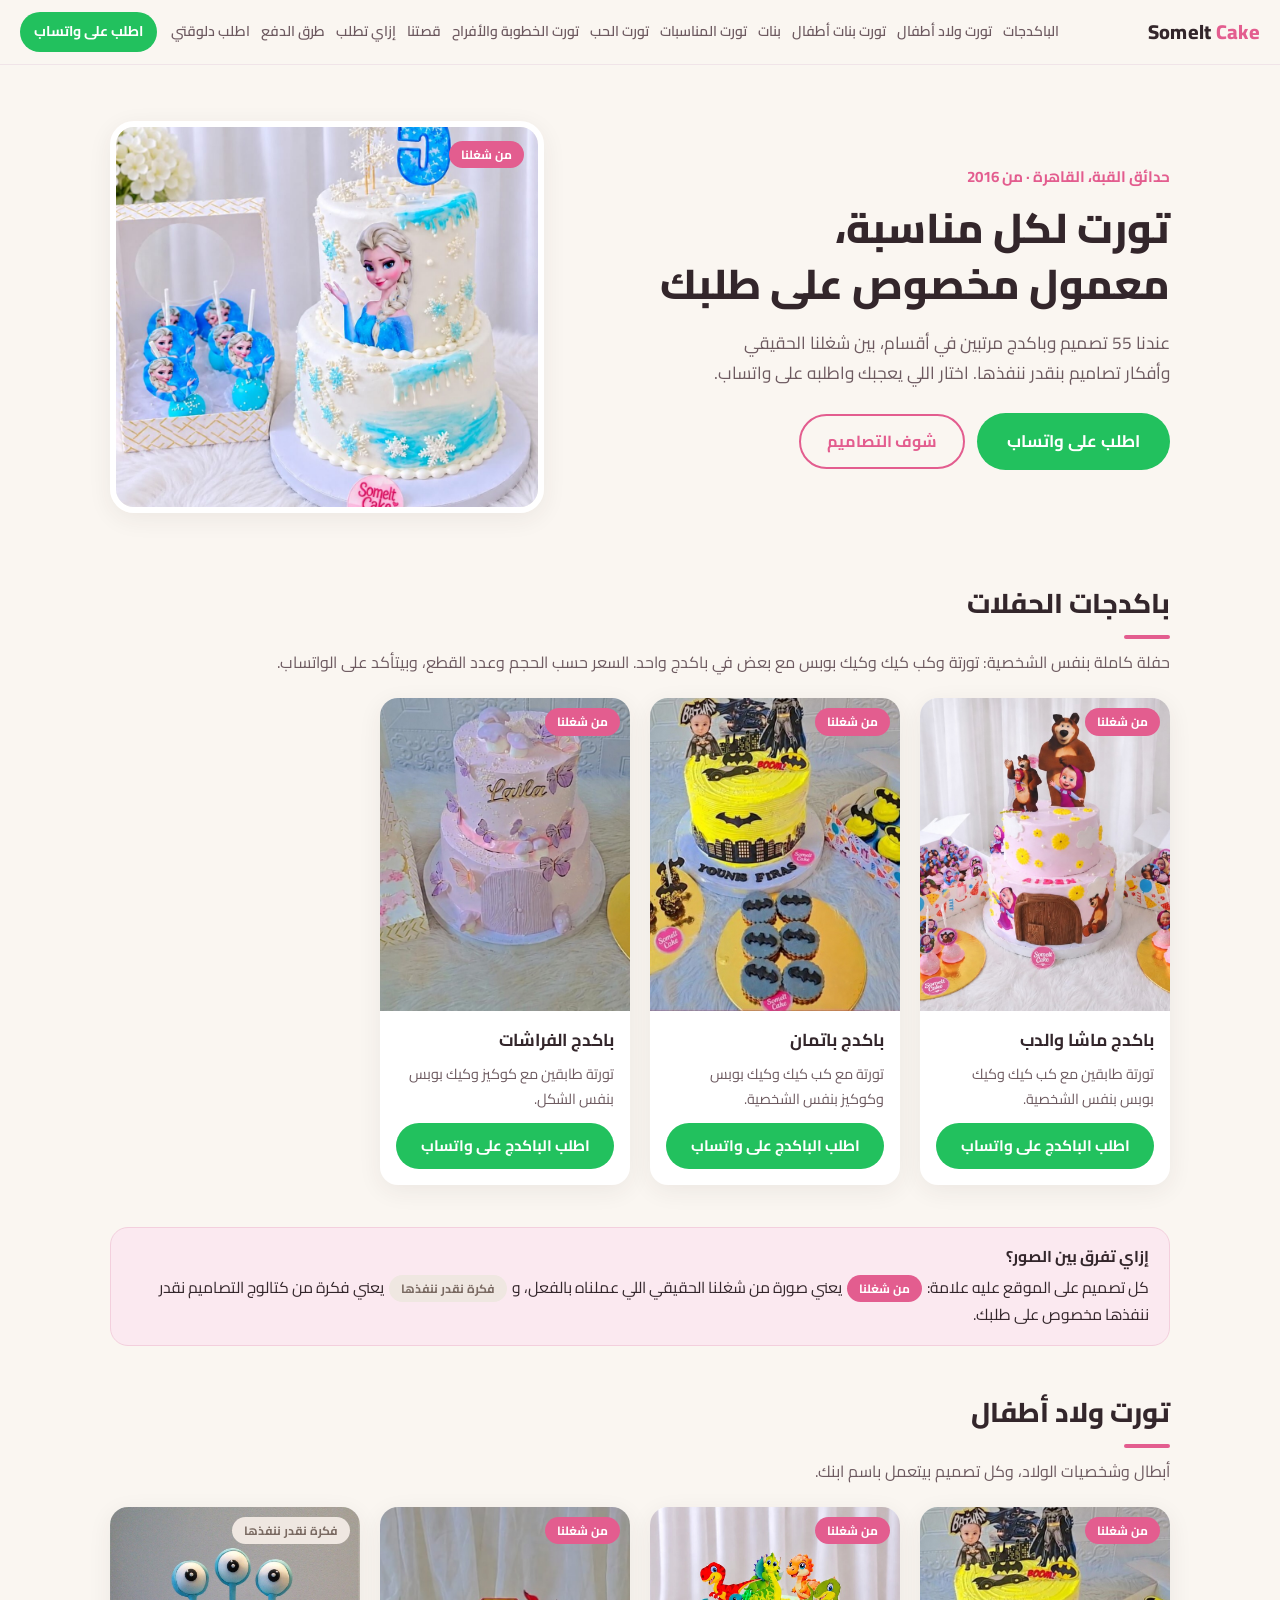
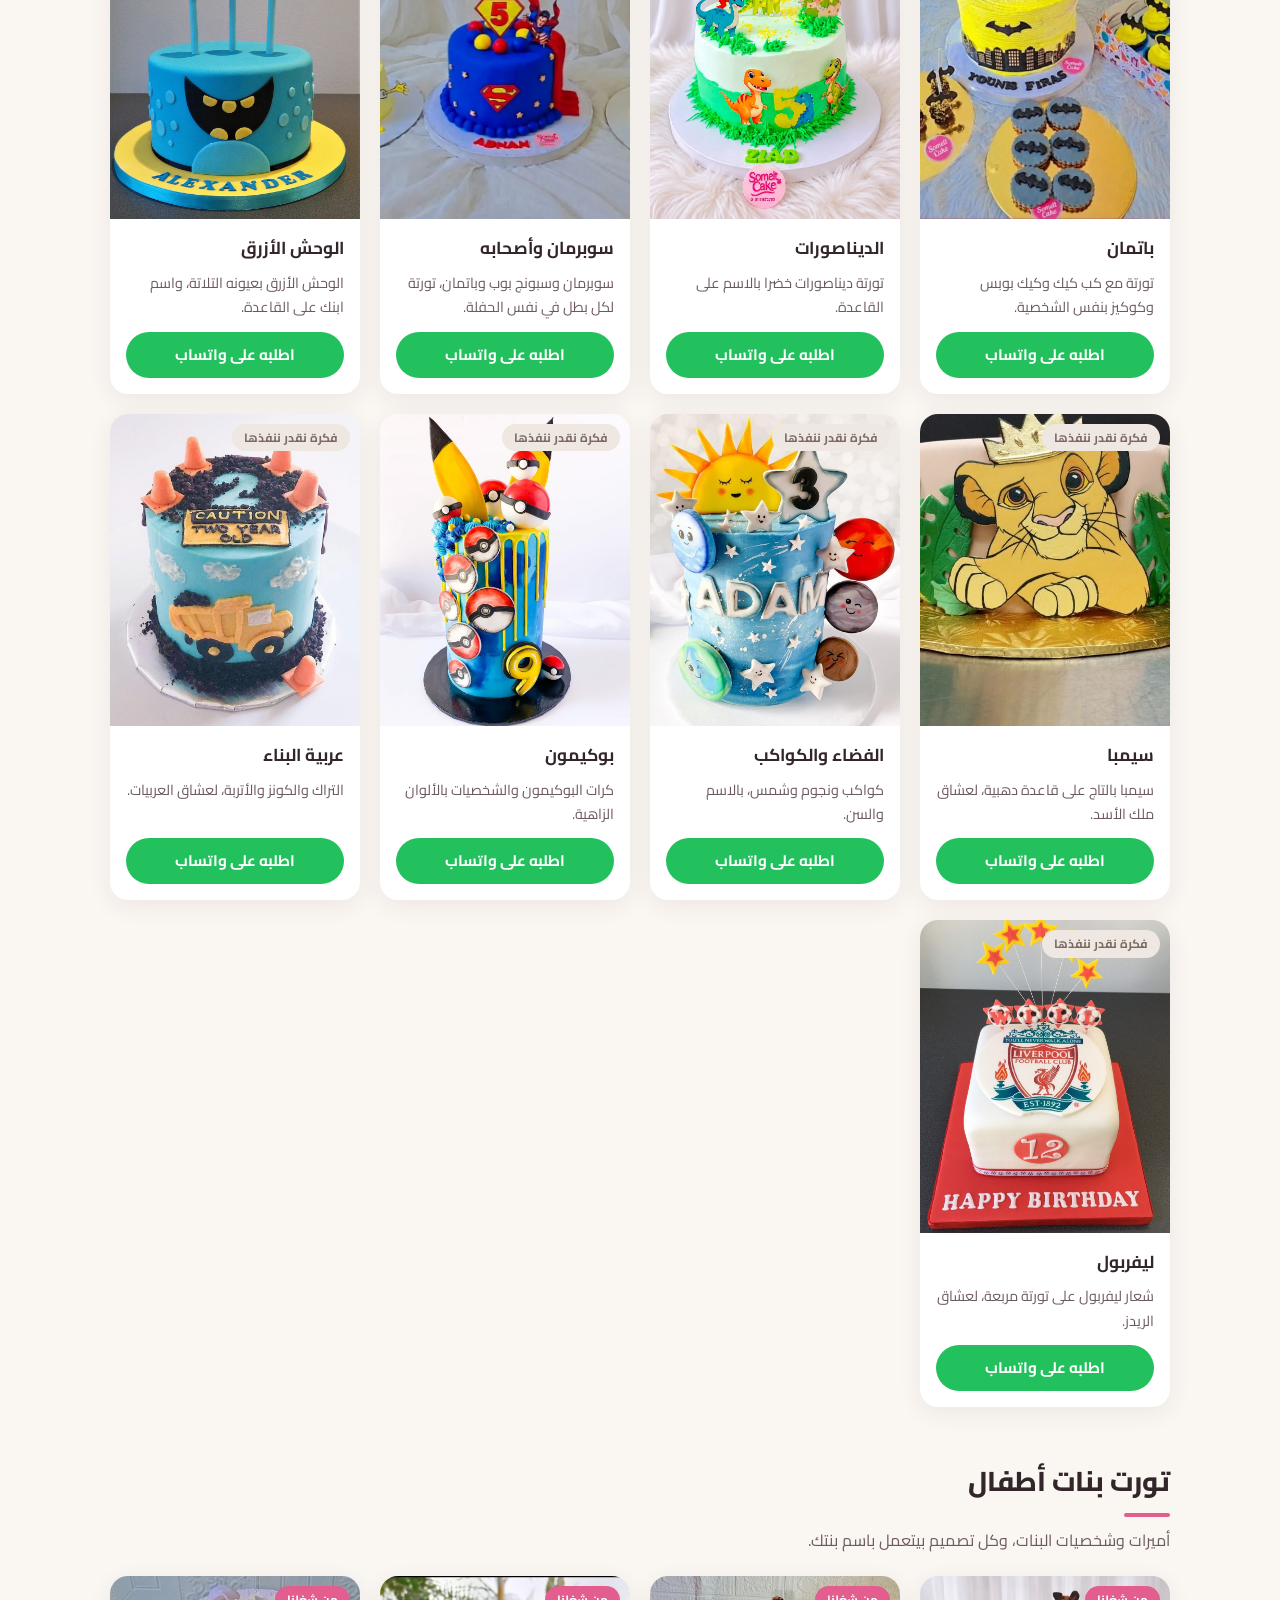
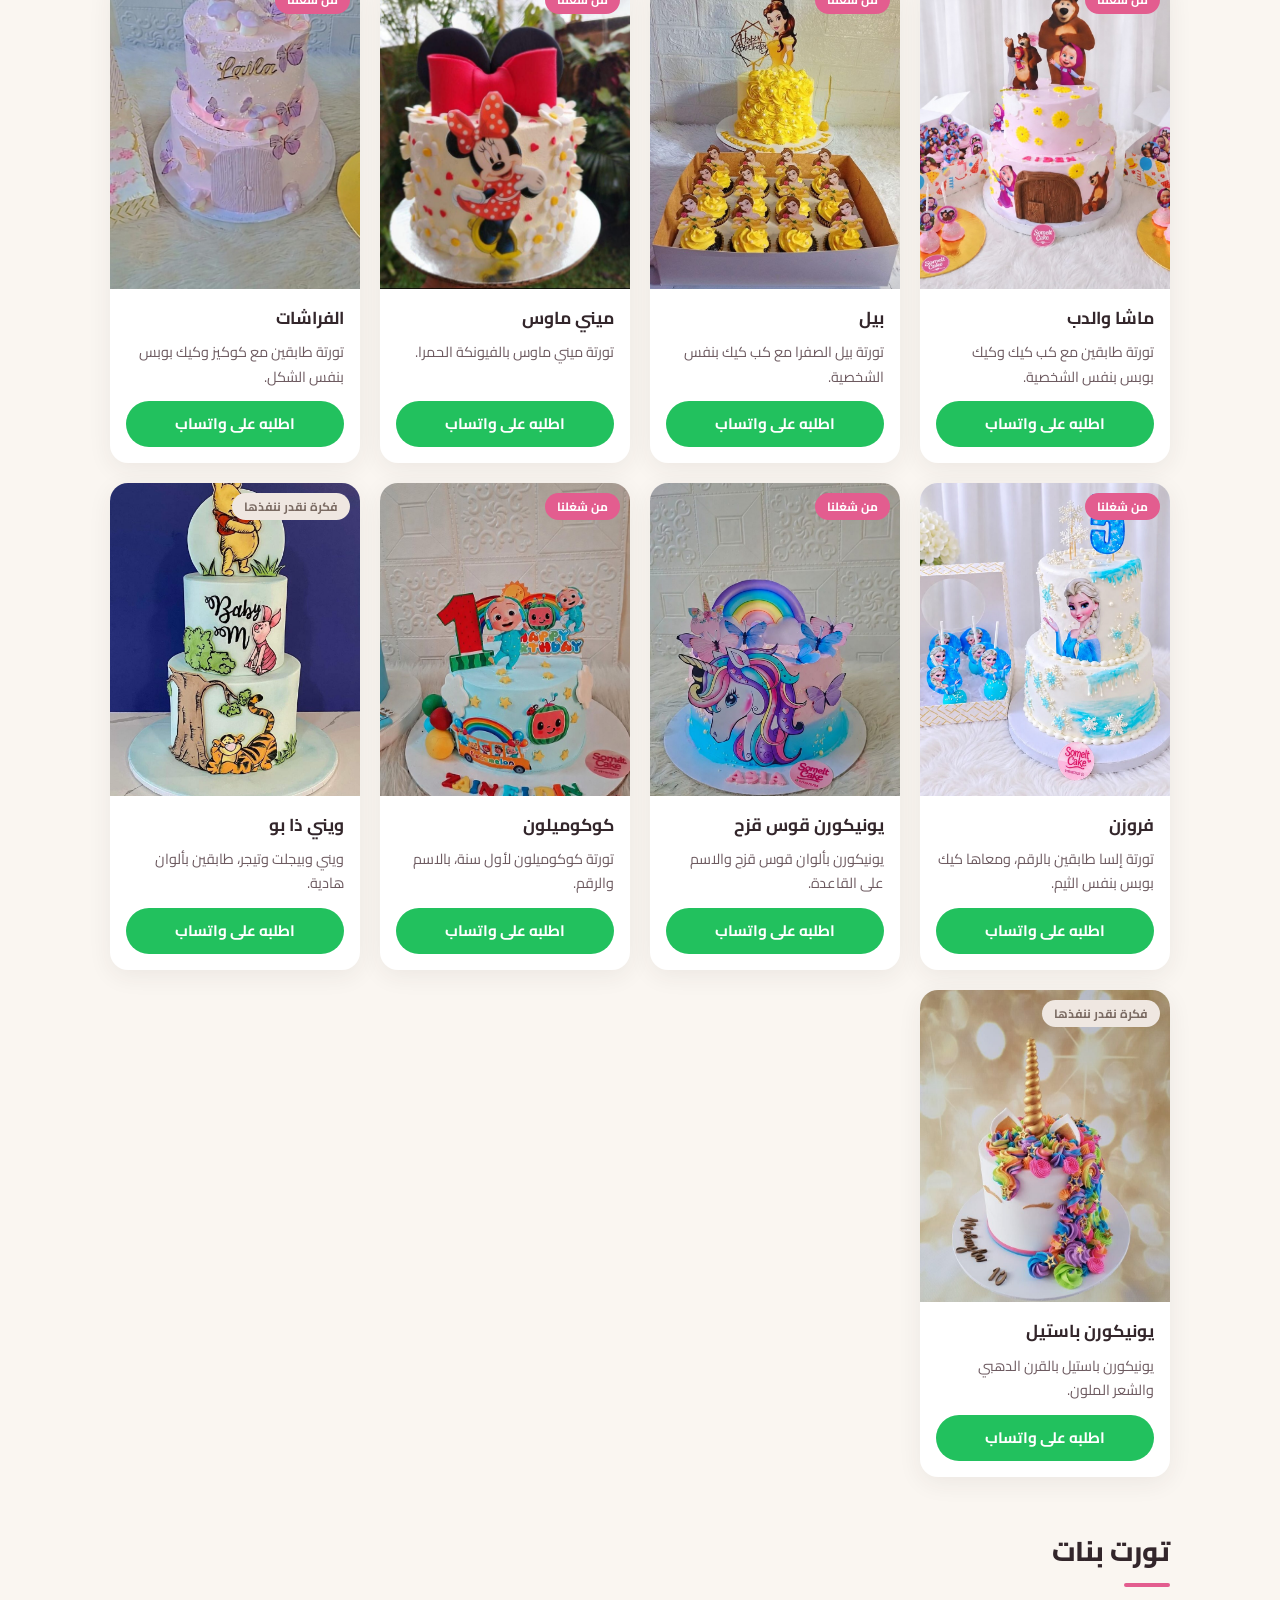
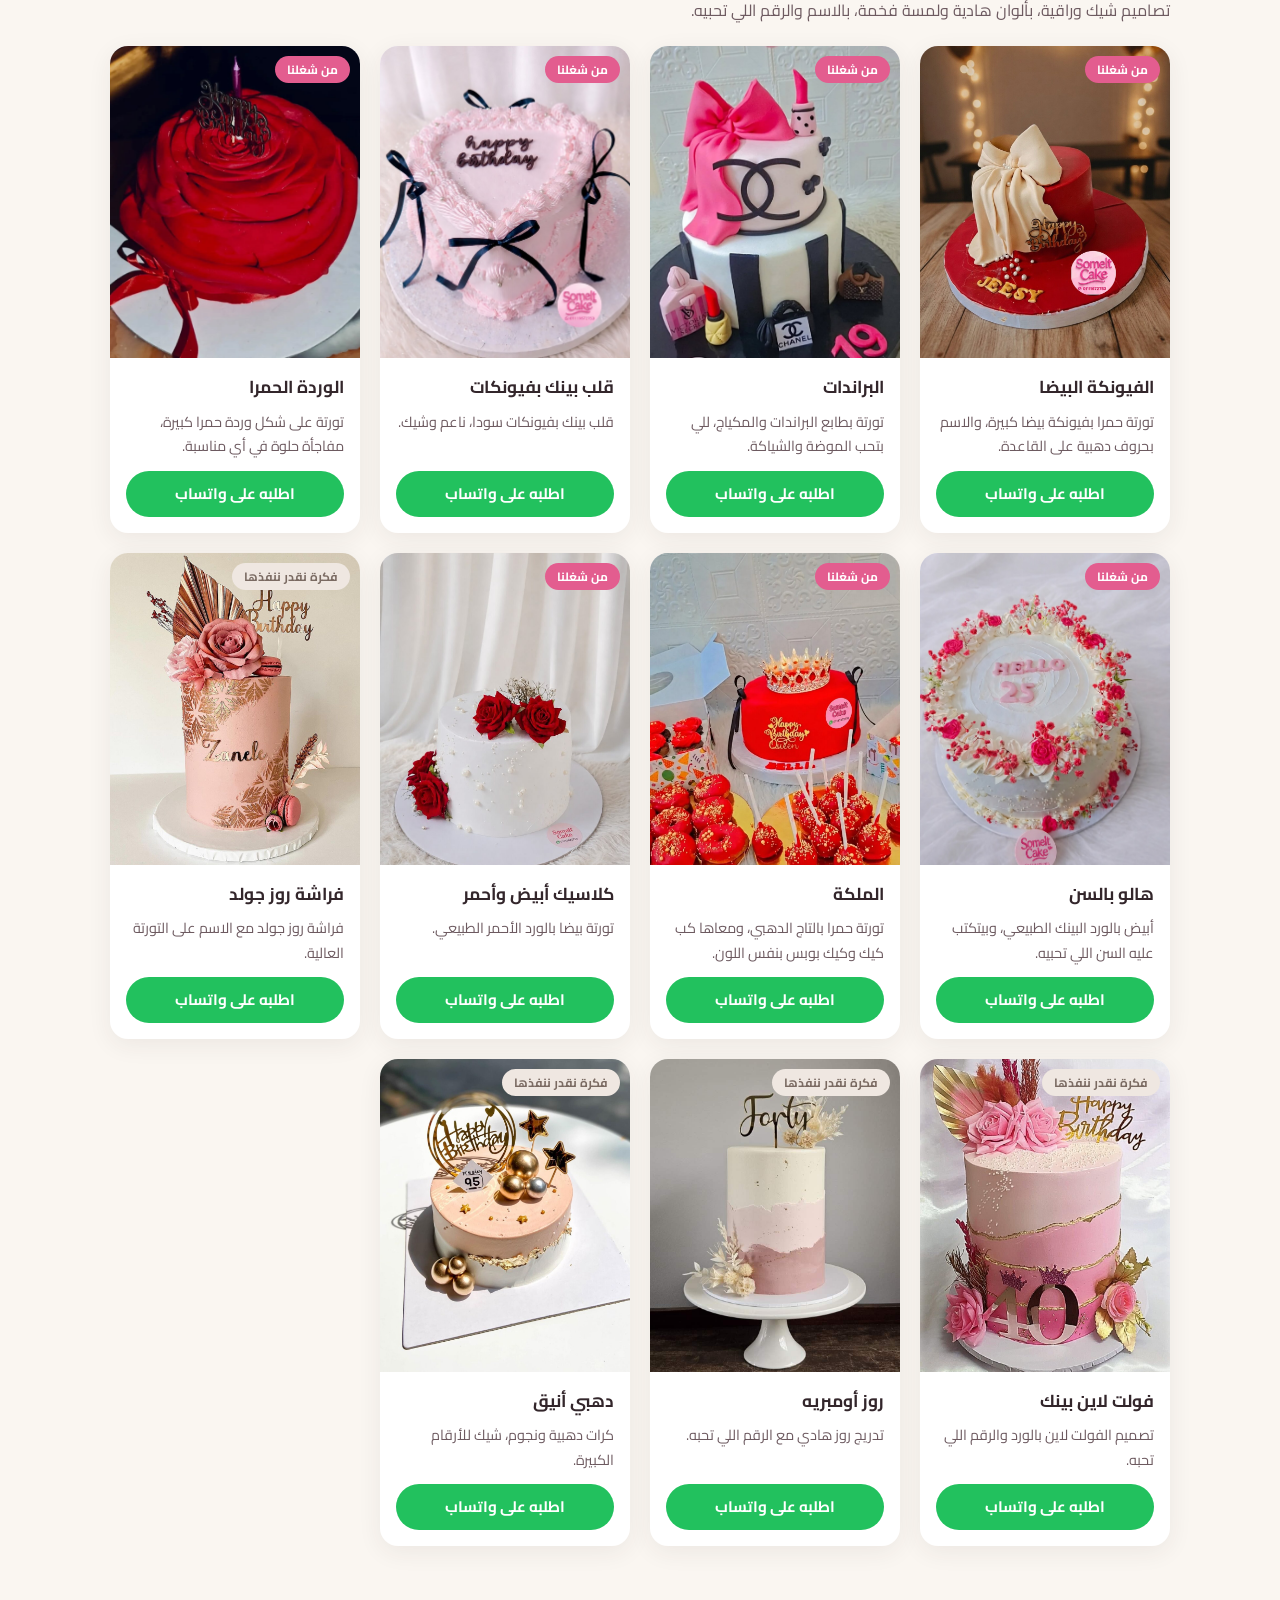
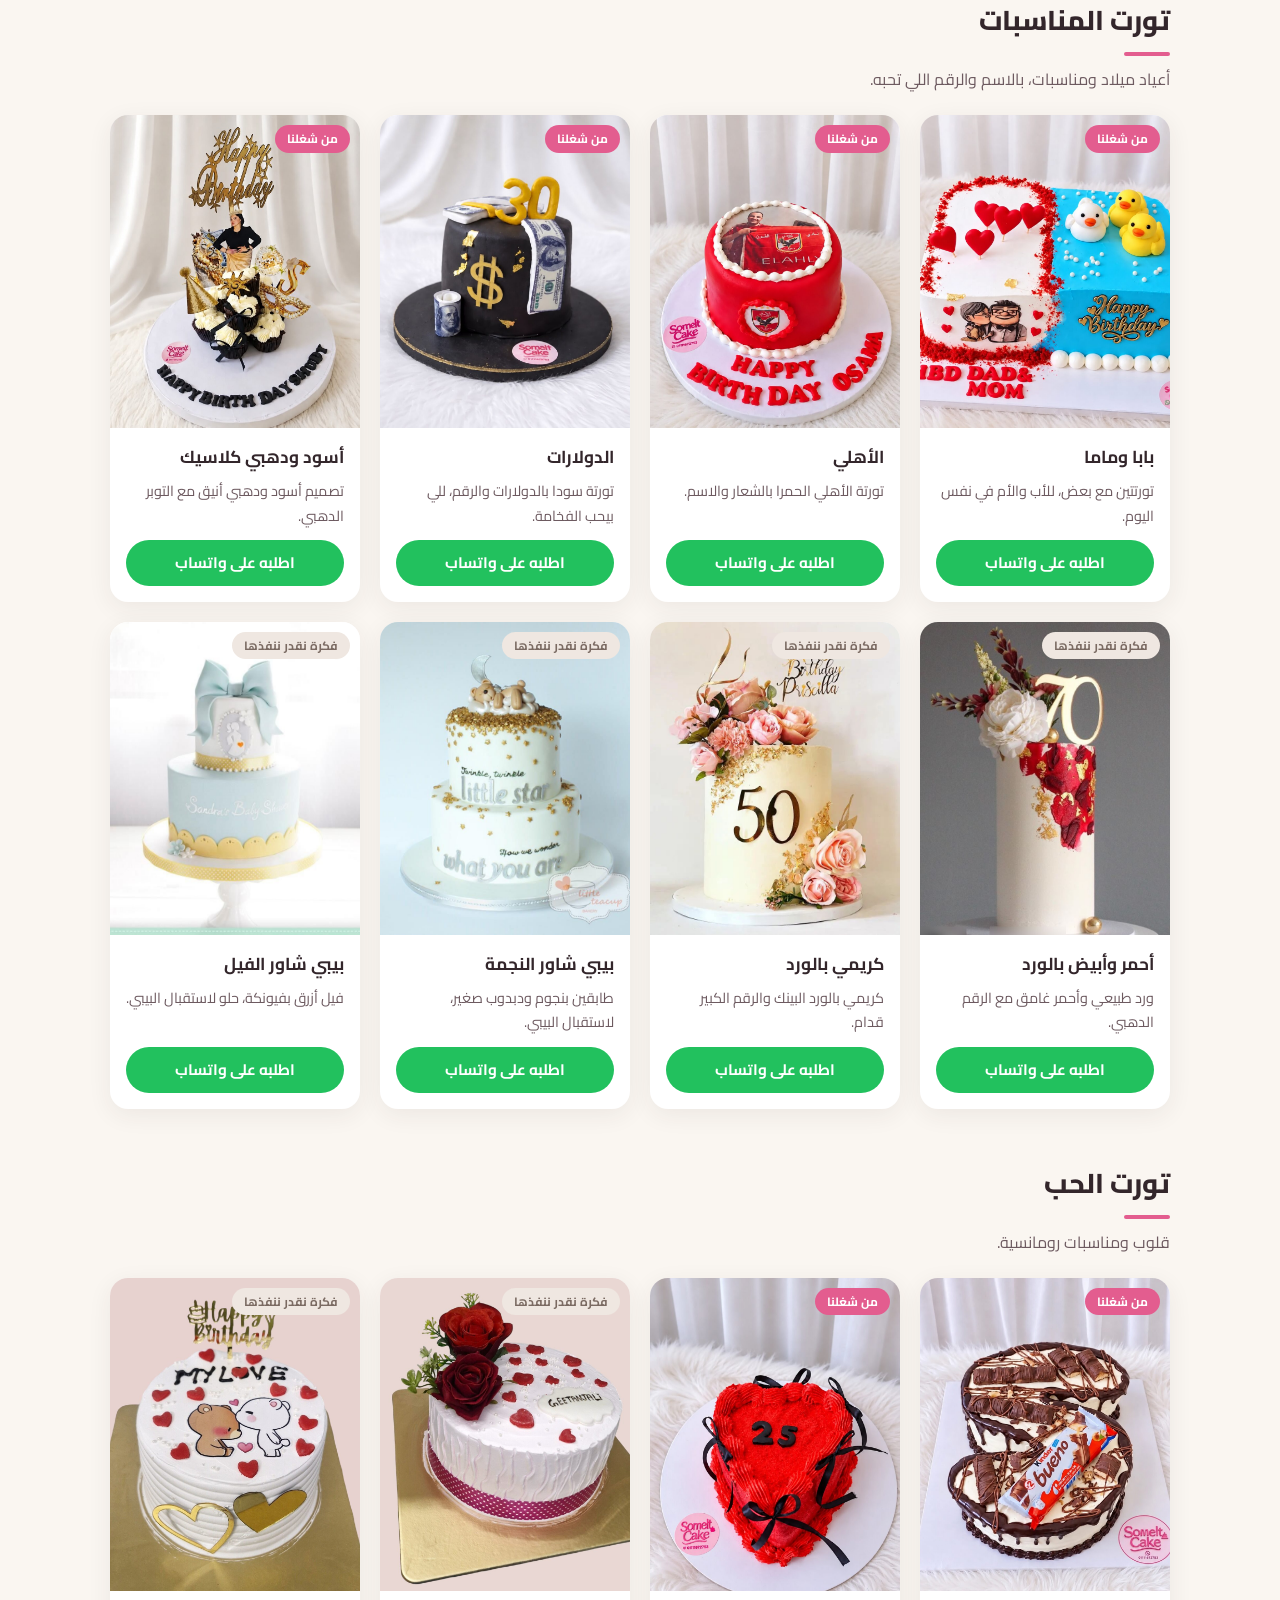
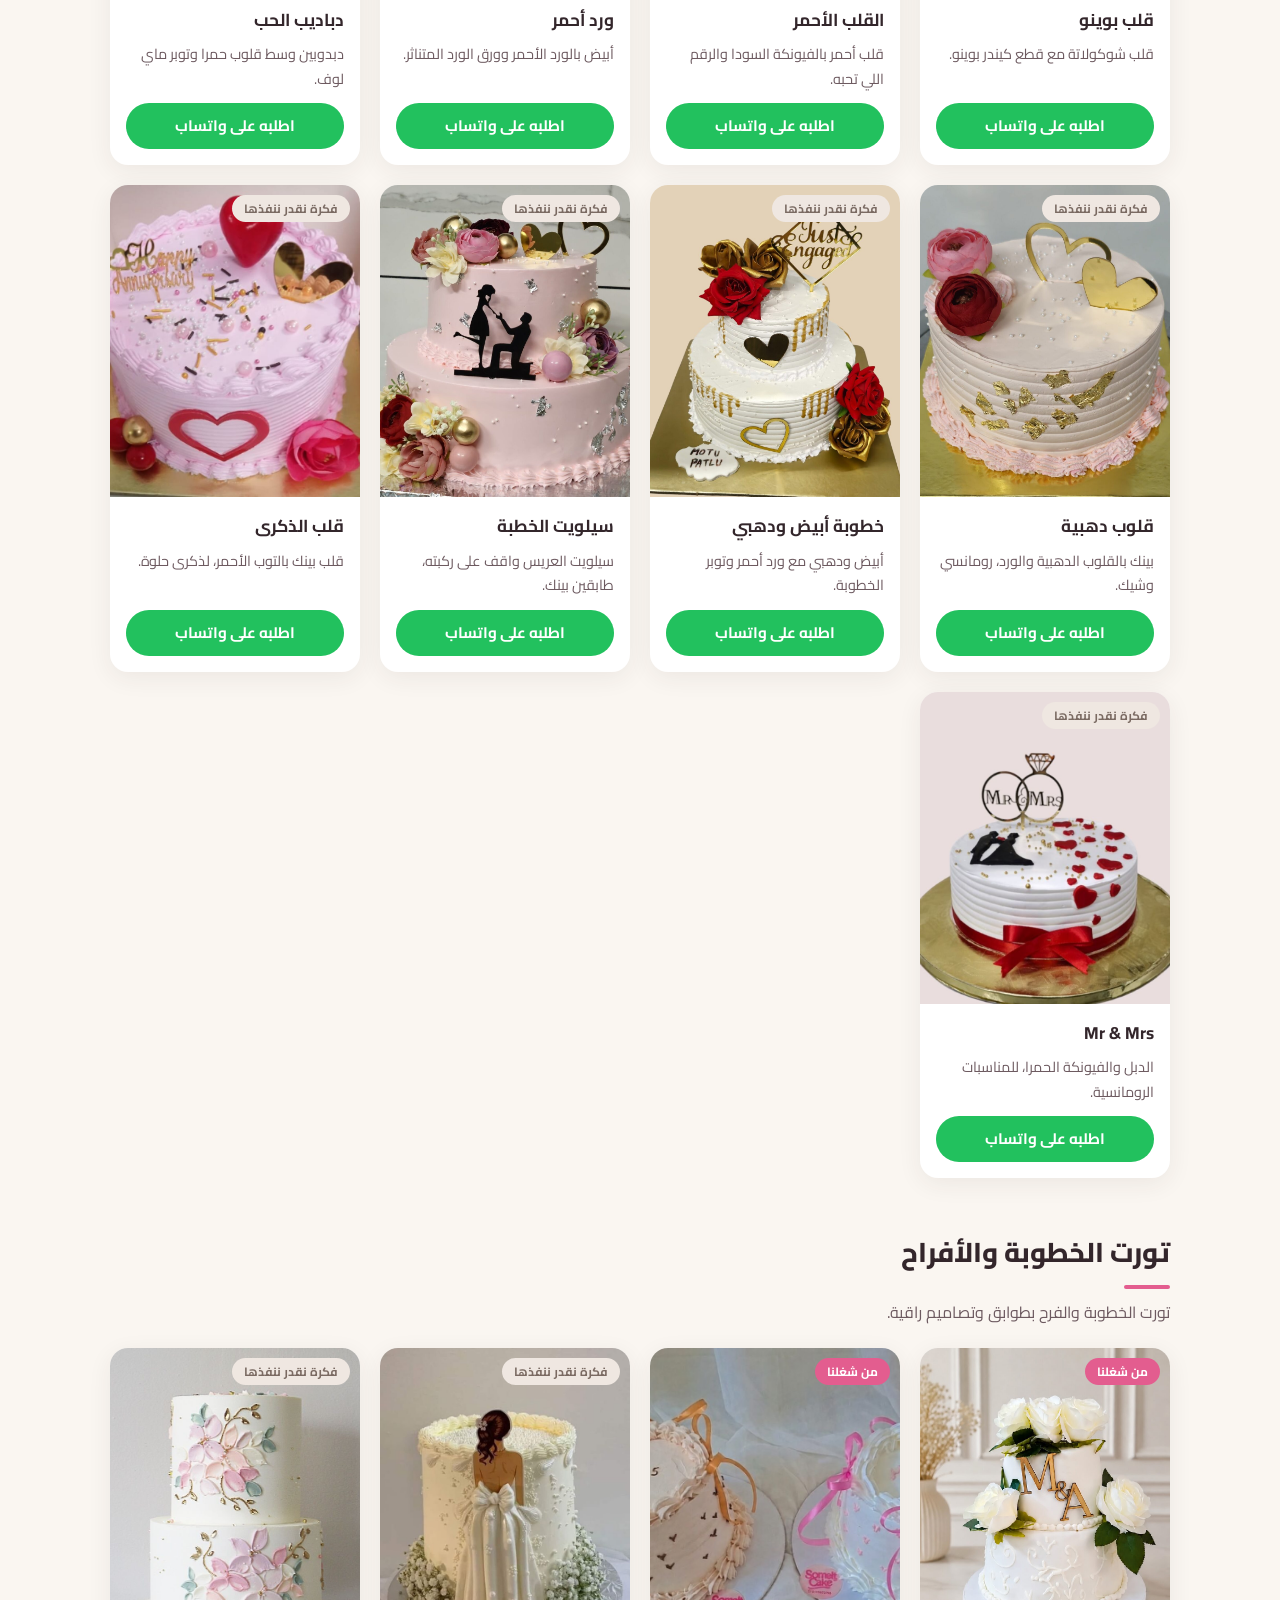
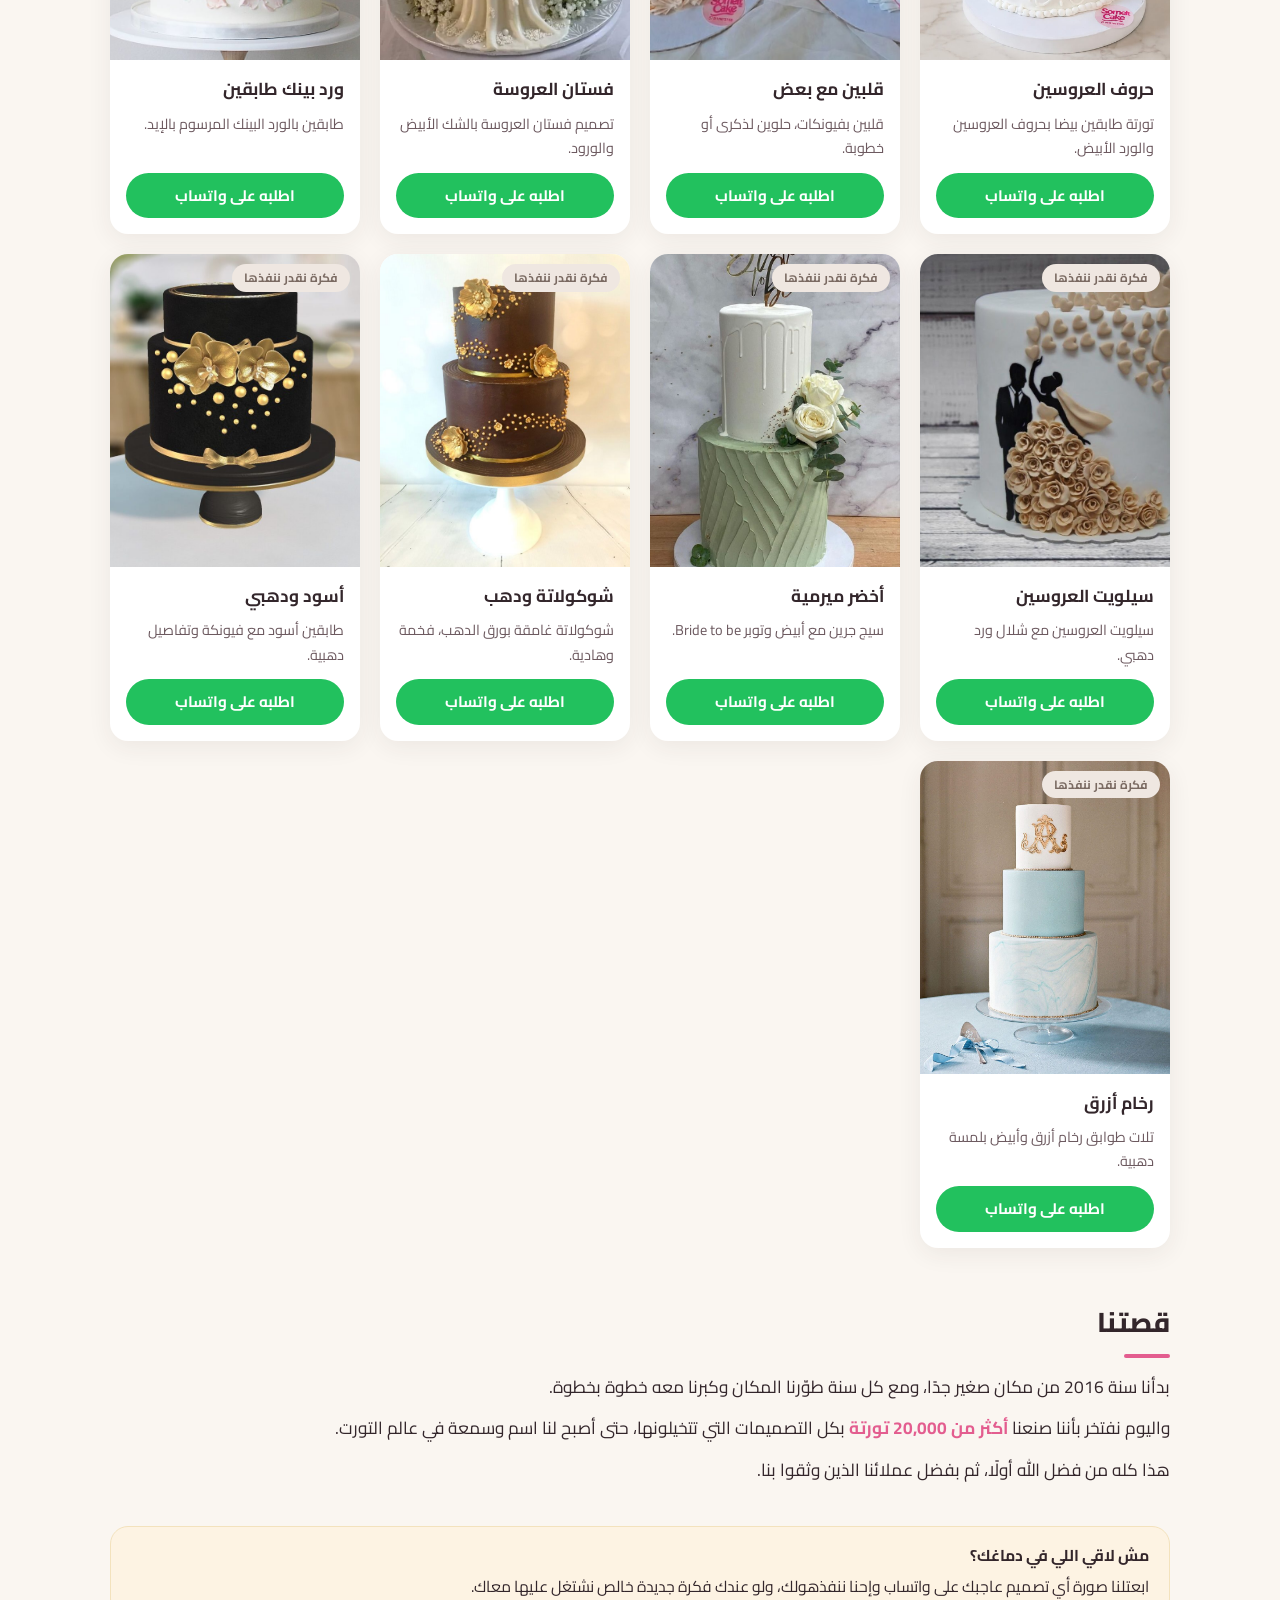
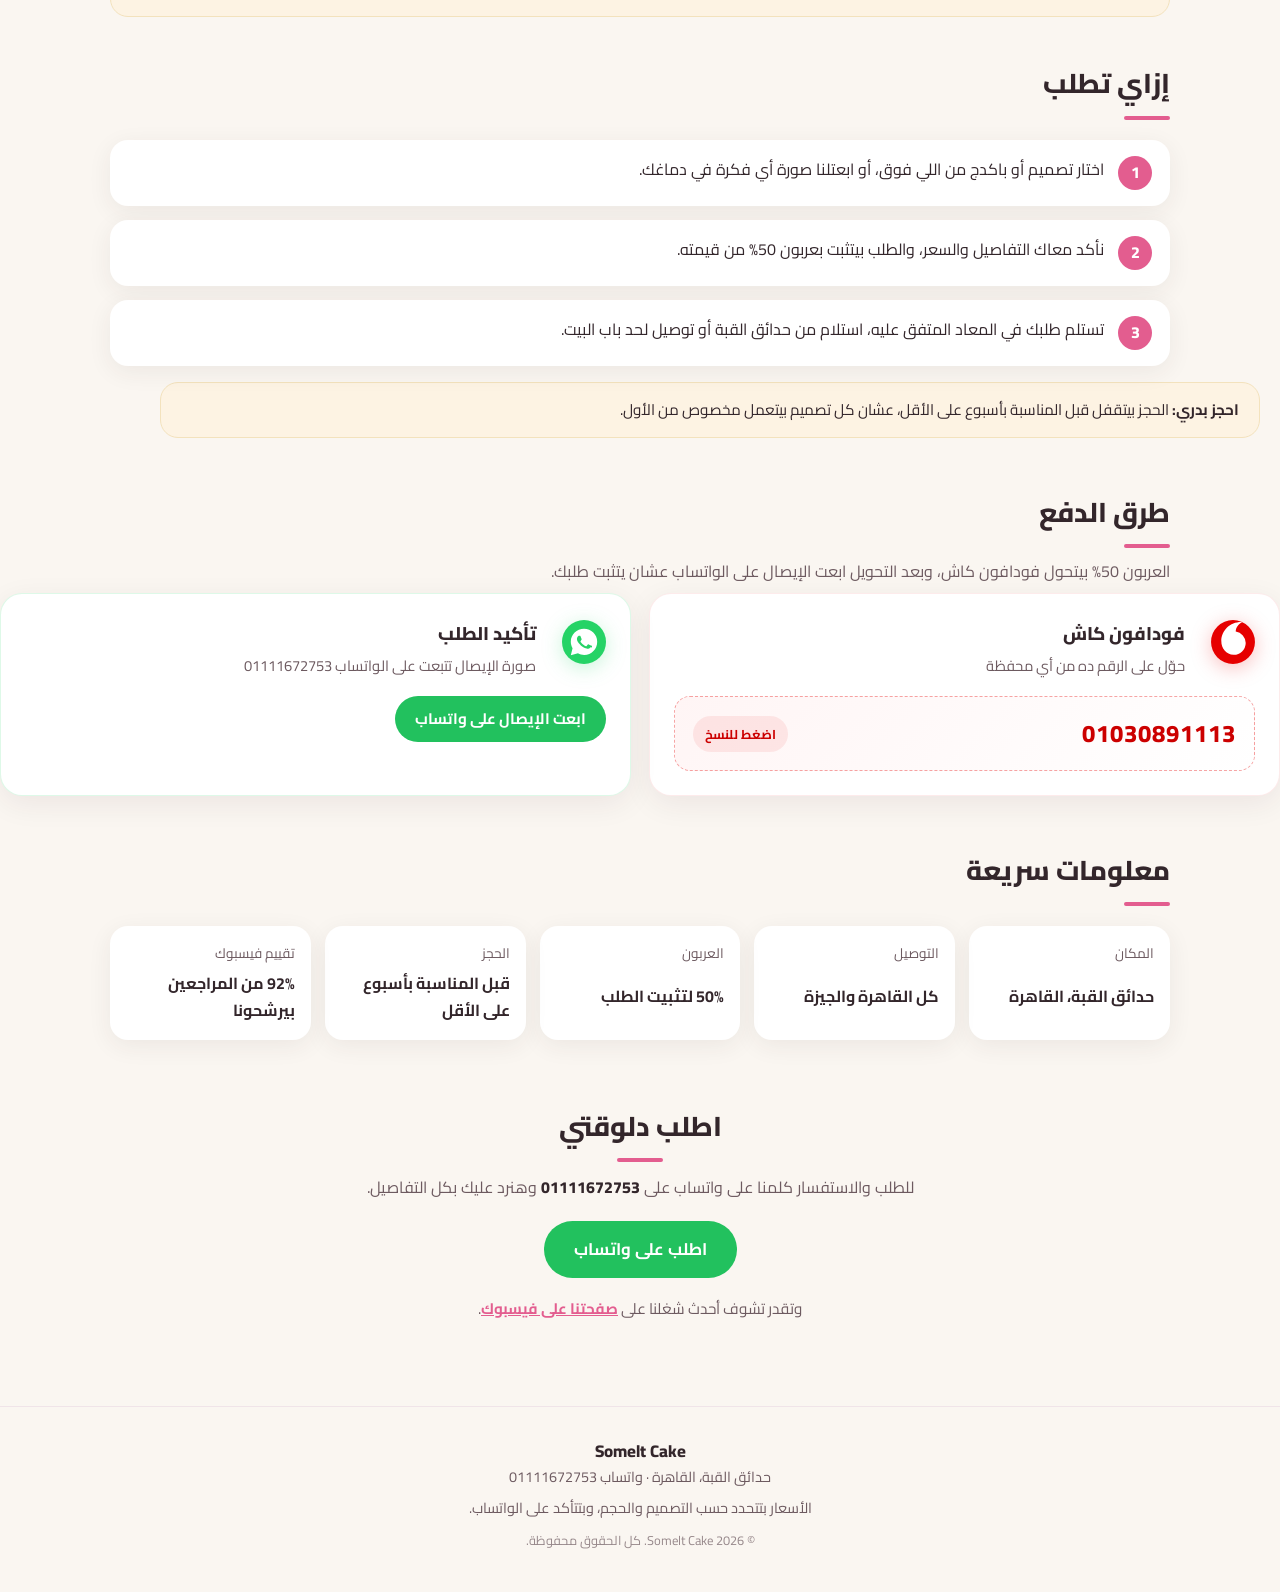
==== index.html @ de7ef9cd "Fix: explicit width/height on payment mark SVGs for mobile browsers" ====
<!DOCTYPE html>
<html lang="ar" dir="rtl">
<head>
<meta charset="UTF-8">
<meta name="viewport" content="width=device-width, initial-scale=1.0">
<title>Somelt Cake | تورت لكل مناسبة</title>
<meta name="description" content="تورت لكل مناسبة، معمول مخصوص على طلبك. 55 تصميم وباكدج من شغلنا وأفكار نقدر ننفذها. حدائق القبة، القاهرة. اطلب على واتساب 01111672753.">
<meta property="og:title" content="Somelt Cake | تورت لكل مناسبة">
<meta property="og:description" content="تورت لكل مناسبة، معمول مخصوص على طلبك. 55 تصميم وباكدج. اطلب على واتساب.">
<meta property="og:image" content="photos/frozen.jpg">
<meta property="og:type" content="website">
<link rel="icon" href="data:image/svg+xml,<svg xmlns=%22http://www.w3.org/2000/svg%22 viewBox=%220 0 100 100%22><text y=%22.9em%22 font-size=%2290%22>🎂</text></svg>">
<link rel="preconnect" href="https://fonts.googleapis.com">
<link rel="preconnect" href="https://fonts.gstatic.com" crossorigin>
<link href="https://fonts.googleapis.com/css2?family=Cairo:wght@400;600;700;800&display=swap" rel="stylesheet">
<link rel="stylesheet" href="style.css">
</head>
<body>

<header class="topbar">
  <div class="container topbar-inner">
    <a class="brand" href="#top">Somelt <span>Cake</span></a>
    <nav class="nav">
      <a href="#packages">الباكدجات</a>
      <a href="#boys">تورت ولاد أطفال</a><a href="#girls">تورت بنات أطفال</a><a href="#women">بنات</a><a href="#occasions">تورت المناسبات</a><a href="#love">تورت الحب</a><a href="#weddings">تورت الخطوبة والأفراح</a>
      <a href="#story">قصتنا</a>
      <a href="#order">إزاي تطلب</a>
      <a href="#payment">طرق الدفع</a>
      <a href="#contact">اطلب دلوقتي</a>
    </nav>
    <a class="wa-btn topbar-cta" href="https://wa.me/201111672753?text=%D8%A7%D9%84%D8%B3%D9%84%D8%A7%D9%85%20%D8%B9%D9%84%D9%8A%D9%83%D9%85%D8%8C%20%D8%B9%D8%A7%D9%8A%D8%B2%20%D8%A3%D8%B3%D8%AA%D9%81%D8%B3%D8%B1%20%D8%B9%D9%86%20%D8%AA%D8%B5%D9%85%D9%8A%D9%85%20%D8%AA%D9%88%D8%B1%D8%AA%D8%A9" target="_blank" rel="noopener">اطلب على واتساب</a>
    <button class="burger" id="burger" aria-label="القائمة" aria-expanded="false"><span></span><span></span><span></span></button>
  </div>
  <nav class="mobile-menu" id="mobileMenu">
    <a href="#packages">الباكدجات</a>
    <a href="#boys">تورت ولاد أطفال</a><a href="#girls">تورت بنات أطفال</a><a href="#women">بنات</a><a href="#occasions">تورت المناسبات</a><a href="#love">تورت الحب</a><a href="#weddings">تورت الخطوبة والأفراح</a>
    <a href="#story">قصتنا</a>
    <a href="#order">إزاي تطلب</a>
    <a href="#payment">طرق الدفع</a>
    <a href="#contact">اطلب دلوقتي</a>
  </nav>
</header>

<main id="top">

  <section class="hero">
    <div class="container hero-inner">
      <div class="hero-text">
        <p class="hero-kicker">حدائق القبة، القاهرة · من 2016</p>
        <h1>تورت لكل مناسبة،<br>معمول مخصوص على طلبك</h1>
        <p class="hero-sub">عندنا 55 تصميم وباكدج مرتبين في أقسام، بين شغلنا الحقيقي وأفكار تصاميم بنقدر ننفذها. اختار اللي يعجبك واطلبه على واتساب.</p>
        <div class="hero-actions">
          <a class="wa-btn big" href="https://wa.me/201111672753?text=%D8%A7%D9%84%D8%B3%D9%84%D8%A7%D9%85%20%D8%B9%D9%84%D9%8A%D9%83%D9%85%D8%8C%20%D8%B9%D8%A7%D9%8A%D8%B2%20%D8%A3%D8%B3%D8%AA%D9%81%D8%B3%D8%B1%20%D8%B9%D9%86%20%D8%AA%D8%B5%D9%85%D9%8A%D9%85%20%D8%AA%D9%88%D8%B1%D8%AA%D8%A9" target="_blank" rel="noopener">اطلب على واتساب</a>
          <a class="ghost-btn" href="#packages">شوف التصاميم</a>
        </div>
      </div>
      <div class="hero-photo">
        <img src="photos/frozen.jpg" alt="تورتة فروزن طابقين من شغل Somelt Cake">
        <span class="badge real">من شغلنا</span>
      </div>
    </div>
  </section>

  <section id="packages" class="section">
    <h2>باكدجات الحفلات</h2>
    <p class="section-note">حفلة كاملة بنفس الشخصية: تورتة وكب كيك وكيك بوبس مع بعض في باكدج واحد. السعر حسب الحجم وعدد القطع، وبيتأكد على الواتساب.</p>
    <div class="grid">
      <article class="card">
        <div class="card-photo">
          <img src="photos/masha.jpg" alt="باكدج ماشا والدب" loading="lazy">
          <span class="badge real">من شغلنا</span>
        </div>
        <div class="card-body">
          <h3>باكدج ماشا والدب</h3>
          <p>تورتة طابقين مع كب كيك وكيك بوبس بنفس الشخصية.</p>
          <a class="wa-btn" href="https://wa.me/201111672753?text=%D8%A7%D9%84%D8%B3%D9%84%D8%A7%D9%85%20%D8%B9%D9%84%D9%8A%D9%83%D9%85%D8%8C%20%D8%B9%D8%A7%D8%AC%D8%A8%D9%86%D9%8A%20%D8%A8%D8%A7%D9%83%D8%AF%D8%AC%20%D9%85%D8%A7%D8%B4%D8%A7%20%D9%88%D8%A7%D9%84%D8%AF%D8%A8%20%D9%85%D9%86%20%D8%A7%D9%84%D9%85%D9%88%D9%82%D8%B9%20%D9%88%D8%B9%D8%A7%D9%8A%D8%B2%20%D8%A3%D8%B3%D8%AA%D9%81%D8%B3%D8%B1%20%D8%B9%D9%86%D9%87" target="_blank" rel="noopener">اطلب الباكدج على واتساب</a>
        </div>
      </article>
      <article class="card">
        <div class="card-photo">
          <img src="photos/batman.jpg" alt="باكدج باتمان" loading="lazy">
          <span class="badge real">من شغلنا</span>
        </div>
        <div class="card-body">
          <h3>باكدج باتمان</h3>
          <p>تورتة مع كب كيك وكيك بوبس وكوكيز بنفس الشخصية.</p>
          <a class="wa-btn" href="https://wa.me/201111672753?text=%D8%A7%D9%84%D8%B3%D9%84%D8%A7%D9%85%20%D8%B9%D9%84%D9%8A%D9%83%D9%85%D8%8C%20%D8%B9%D8%A7%D8%AC%D8%A8%D9%86%D9%8A%20%D8%A8%D8%A7%D9%83%D8%AF%D8%AC%20%D8%A8%D8%A7%D8%AA%D9%85%D8%A7%D9%86%20%D9%85%D9%86%20%D8%A7%D9%84%D9%85%D9%88%D9%82%D8%B9%20%D9%88%D8%B9%D8%A7%D9%8A%D8%B2%20%D8%A3%D8%B3%D8%AA%D9%81%D8%B3%D8%B1%20%D8%B9%D9%86%D9%87" target="_blank" rel="noopener">اطلب الباكدج على واتساب</a>
        </div>
      </article>
      <article class="card">
        <div class="card-photo">
          <img src="photos/butterfly.jpg" alt="باكدج الفراشات" loading="lazy">
          <span class="badge real">من شغلنا</span>
        </div>
        <div class="card-body">
          <h3>باكدج الفراشات</h3>
          <p>تورتة طابقين مع كوكيز وكيك بوبس بنفس الشكل.</p>
          <a class="wa-btn" href="https://wa.me/201111672753?text=%D8%A7%D9%84%D8%B3%D9%84%D8%A7%D9%85%20%D8%B9%D9%84%D9%8A%D9%83%D9%85%D8%8C%20%D8%B9%D8%A7%D8%AC%D8%A8%D9%86%D9%8A%20%D8%A8%D8%A7%D9%83%D8%AF%D8%AC%20%D8%A7%D9%84%D9%81%D8%B1%D8%A7%D8%B4%D8%A7%D8%AA%20%D9%85%D9%86%20%D8%A7%D9%84%D9%85%D9%88%D9%82%D8%B9%20%D9%88%D8%B9%D8%A7%D9%8A%D8%B2%20%D8%A3%D8%B3%D8%AA%D9%81%D8%B3%D8%B1%20%D8%B9%D9%86%D9%87" target="_blank" rel="noopener">اطلب الباكدج على واتساب</a>
        </div>
      </article>
    </div>
  </section>

  <div class="container">
    <div class="labels-note">
      <strong>إزاي تفرق بين الصور؟</strong>
      كل تصميم على الموقع عليه علامة: <span class="badge real inline">من شغلنا</span> يعني صورة من شغلنا الحقيقي اللي عملناه بالفعل، و <span class="badge idea inline">فكرة نقدر ننفذها</span> يعني فكرة من كتالوج التصاميم نقدر ننفذها مخصوص على طلبك.
    </div>
  </div>


  <section id="boys" class="section">
    <h2>تورت ولاد أطفال</h2>
    <p class="section-note">أبطال وشخصيات الولاد، وكل تصميم بيتعمل باسم ابنك.</p>
    <div class="grid">
      <article class="card">
        <div class="card-photo">
          <img src="photos/batman.jpg" alt="باتمان" loading="lazy">
          <span class="badge real">من شغلنا</span>
        </div>
        <div class="card-body">
          <h3>باتمان</h3>
          <p>تورتة مع كب كيك وكيك بوبس وكوكيز بنفس الشخصية.</p>
          <a class="wa-btn" href="https://wa.me/201111672753?text=%D8%A7%D9%84%D8%B3%D9%84%D8%A7%D9%85%20%D8%B9%D9%84%D9%8A%D9%83%D9%85%D8%8C%20%D8%B9%D8%A7%D8%AC%D8%A8%D9%86%D9%8A%20%D8%AA%D8%B5%D9%85%D9%8A%D9%85%20%D8%A8%D8%A7%D8%AA%D9%85%D8%A7%D9%86%20%D9%85%D9%86%20%D8%A7%D9%84%D9%85%D9%88%D9%82%D8%B9%20%D9%88%D8%B9%D8%A7%D9%8A%D8%B2%20%D8%A3%D8%B3%D8%AA%D9%81%D8%B3%D8%B1%20%D8%B9%D9%86%D9%87" target="_blank" rel="noopener">اطلبه على واتساب</a>
        </div>
      </article>
      <article class="card">
        <div class="card-photo">
          <img src="photos/dinosaur.jpg" alt="الديناصورات" loading="lazy">
          <span class="badge real">من شغلنا</span>
        </div>
        <div class="card-body">
          <h3>الديناصورات</h3>
          <p>تورتة ديناصورات خضرا بالاسم على القاعدة.</p>
          <a class="wa-btn" href="https://wa.me/201111672753?text=%D8%A7%D9%84%D8%B3%D9%84%D8%A7%D9%85%20%D8%B9%D9%84%D9%8A%D9%83%D9%85%D8%8C%20%D8%B9%D8%A7%D8%AC%D8%A8%D9%86%D9%8A%20%D8%AA%D8%B5%D9%85%D9%8A%D9%85%20%D8%A7%D9%84%D8%AF%D9%8A%D9%86%D8%A7%D8%B5%D9%88%D8%B1%D8%A7%D8%AA%20%D9%85%D9%86%20%D8%A7%D9%84%D9%85%D9%88%D9%82%D8%B9%20%D9%88%D8%B9%D8%A7%D9%8A%D8%B2%20%D8%A3%D8%B3%D8%AA%D9%81%D8%B3%D8%B1%20%D8%B9%D9%86%D9%87" target="_blank" rel="noopener">اطلبه على واتساب</a>
        </div>
      </article>
      <article class="card">
        <div class="card-photo">
          <img src="photos/superman.jpg" alt="سوبرمان وأصحابه" loading="lazy">
          <span class="badge real">من شغلنا</span>
        </div>
        <div class="card-body">
          <h3>سوبرمان وأصحابه</h3>
          <p>سوبرمان وسبونج بوب وباتمان، تورتة لكل بطل في نفس الحفلة.</p>
          <a class="wa-btn" href="https://wa.me/201111672753?text=%D8%A7%D9%84%D8%B3%D9%84%D8%A7%D9%85%20%D8%B9%D9%84%D9%8A%D9%83%D9%85%D8%8C%20%D8%B9%D8%A7%D8%AC%D8%A8%D9%86%D9%8A%20%D8%AA%D8%B5%D9%85%D9%8A%D9%85%20%D8%B3%D9%88%D8%A8%D8%B1%D9%85%D8%A7%D9%86%20%D9%88%D8%A3%D8%B5%D8%AD%D8%A7%D8%A8%D9%87%20%D9%85%D9%86%20%D8%A7%D9%84%D9%85%D9%88%D9%82%D8%B9%20%D9%88%D8%B9%D8%A7%D9%8A%D8%B2%20%D8%A3%D8%B3%D8%AA%D9%81%D8%B3%D8%B1%20%D8%B9%D9%86%D9%87" target="_blank" rel="noopener">اطلبه على واتساب</a>
        </div>
      </article>
      <article class="card">
        <div class="card-photo">
          <img src="photos/monster.jpg" alt="الوحش الأزرق" loading="lazy">
          <span class="badge idea">فكرة نقدر ننفذها</span>
        </div>
        <div class="card-body">
          <h3>الوحش الأزرق</h3>
          <p>الوحش الأزرق بعيونه التلاتة، واسم ابنك على القاعدة.</p>
          <a class="wa-btn" href="https://wa.me/201111672753?text=%D8%A7%D9%84%D8%B3%D9%84%D8%A7%D9%85%20%D8%B9%D9%84%D9%8A%D9%83%D9%85%D8%8C%20%D8%B9%D8%A7%D8%AC%D8%A8%D9%86%D9%8A%20%D8%AA%D8%B5%D9%85%D9%8A%D9%85%20%D8%A7%D9%84%D9%88%D8%AD%D8%B4%20%D8%A7%D9%84%D8%A3%D8%B2%D8%B1%D9%82%20%D9%85%D9%86%20%D8%A7%D9%84%D9%85%D9%88%D9%82%D8%B9%20%D9%88%D8%B9%D8%A7%D9%8A%D8%B2%20%D8%A3%D8%B3%D8%AA%D9%81%D8%B3%D8%B1%20%D8%B9%D9%86%D9%87" target="_blank" rel="noopener">اطلبه على واتساب</a>
        </div>
      </article>
      <article class="card">
        <div class="card-photo">
          <img src="photos/simba.jpg" alt="سيمبا" loading="lazy">
          <span class="badge idea">فكرة نقدر ننفذها</span>
        </div>
        <div class="card-body">
          <h3>سيمبا</h3>
          <p>سيمبا بالتاج على قاعدة دهبية، لعشاق ملك الأسد.</p>
          <a class="wa-btn" href="https://wa.me/201111672753?text=%D8%A7%D9%84%D8%B3%D9%84%D8%A7%D9%85%20%D8%B9%D9%84%D9%8A%D9%83%D9%85%D8%8C%20%D8%B9%D8%A7%D8%AC%D8%A8%D9%86%D9%8A%20%D8%AA%D8%B5%D9%85%D9%8A%D9%85%20%D8%B3%D9%8A%D9%85%D8%A8%D8%A7%20%D9%85%D9%86%20%D8%A7%D9%84%D9%85%D9%88%D9%82%D8%B9%20%D9%88%D8%B9%D8%A7%D9%8A%D8%B2%20%D8%A3%D8%B3%D8%AA%D9%81%D8%B3%D8%B1%20%D8%B9%D9%86%D9%87" target="_blank" rel="noopener">اطلبه على واتساب</a>
        </div>
      </article>
      <article class="card">
        <div class="card-photo">
          <img src="photos/space.jpg" alt="الفضاء والكواكب" loading="lazy">
          <span class="badge idea">فكرة نقدر ننفذها</span>
        </div>
        <div class="card-body">
          <h3>الفضاء والكواكب</h3>
          <p>كواكب ونجوم وشمس، بالاسم والسن.</p>
          <a class="wa-btn" href="https://wa.me/201111672753?text=%D8%A7%D9%84%D8%B3%D9%84%D8%A7%D9%85%20%D8%B9%D9%84%D9%8A%D9%83%D9%85%D8%8C%20%D8%B9%D8%A7%D8%AC%D8%A8%D9%86%D9%8A%20%D8%AA%D8%B5%D9%85%D9%8A%D9%85%20%D8%A7%D9%84%D9%81%D8%B6%D8%A7%D8%A1%20%D9%88%D8%A7%D9%84%D9%83%D9%88%D8%A7%D9%83%D8%A8%20%D9%85%D9%86%20%D8%A7%D9%84%D9%85%D9%88%D9%82%D8%B9%20%D9%88%D8%B9%D8%A7%D9%8A%D8%B2%20%D8%A3%D8%B3%D8%AA%D9%81%D8%B3%D8%B1%20%D8%B9%D9%86%D9%87" target="_blank" rel="noopener">اطلبه على واتساب</a>
        </div>
      </article>
      <article class="card">
        <div class="card-photo">
          <img src="photos/pokemon.jpg" alt="بوكيمون" loading="lazy">
          <span class="badge idea">فكرة نقدر ننفذها</span>
        </div>
        <div class="card-body">
          <h3>بوكيمون</h3>
          <p>كرات البوكيمون والشخصيات بالألوان الزاهية.</p>
          <a class="wa-btn" href="https://wa.me/201111672753?text=%D8%A7%D9%84%D8%B3%D9%84%D8%A7%D9%85%20%D8%B9%D9%84%D9%8A%D9%83%D9%85%D8%8C%20%D8%B9%D8%A7%D8%AC%D8%A8%D9%86%D9%8A%20%D8%AA%D8%B5%D9%85%D9%8A%D9%85%20%D8%A8%D9%88%D9%83%D9%8A%D9%85%D9%88%D9%86%20%D9%85%D9%86%20%D8%A7%D9%84%D9%85%D9%88%D9%82%D8%B9%20%D9%88%D8%B9%D8%A7%D9%8A%D8%B2%20%D8%A3%D8%B3%D8%AA%D9%81%D8%B3%D8%B1%20%D8%B9%D9%86%D9%87" target="_blank" rel="noopener">اطلبه على واتساب</a>
        </div>
      </article>
      <article class="card">
        <div class="card-photo">
          <img src="photos/truck.jpg" alt="عربية البناء" loading="lazy">
          <span class="badge idea">فكرة نقدر ننفذها</span>
        </div>
        <div class="card-body">
          <h3>عربية البناء</h3>
          <p>التراك والكونز والأتربة، لعشاق العربيات.</p>
          <a class="wa-btn" href="https://wa.me/201111672753?text=%D8%A7%D9%84%D8%B3%D9%84%D8%A7%D9%85%20%D8%B9%D9%84%D9%8A%D9%83%D9%85%D8%8C%20%D8%B9%D8%A7%D8%AC%D8%A8%D9%86%D9%8A%20%D8%AA%D8%B5%D9%85%D9%8A%D9%85%20%D8%B9%D8%B1%D8%A8%D9%8A%D8%A9%20%D8%A7%D9%84%D8%A8%D9%86%D8%A7%D8%A1%20%D9%85%D9%86%20%D8%A7%D9%84%D9%85%D9%88%D9%82%D8%B9%20%D9%88%D8%B9%D8%A7%D9%8A%D8%B2%20%D8%A3%D8%B3%D8%AA%D9%81%D8%B3%D8%B1%20%D8%B9%D9%86%D9%87" target="_blank" rel="noopener">اطلبه على واتساب</a>
        </div>
      </article>
      <article class="card">
        <div class="card-photo">
          <img src="photos/liverpool.jpg" alt="ليفربول" loading="lazy">
          <span class="badge idea">فكرة نقدر ننفذها</span>
        </div>
        <div class="card-body">
          <h3>ليفربول</h3>
          <p>شعار ليفربول على تورتة مربعة، لعشاق الريدز.</p>
          <a class="wa-btn" href="https://wa.me/201111672753?text=%D8%A7%D9%84%D8%B3%D9%84%D8%A7%D9%85%20%D8%B9%D9%84%D9%8A%D9%83%D9%85%D8%8C%20%D8%B9%D8%A7%D8%AC%D8%A8%D9%86%D9%8A%20%D8%AA%D8%B5%D9%85%D9%8A%D9%85%20%D9%84%D9%8A%D9%81%D8%B1%D8%A8%D9%88%D9%84%20%D9%85%D9%86%20%D8%A7%D9%84%D9%85%D9%88%D9%82%D8%B9%20%D9%88%D8%B9%D8%A7%D9%8A%D8%B2%20%D8%A3%D8%B3%D8%AA%D9%81%D8%B3%D8%B1%20%D8%B9%D9%86%D9%87" target="_blank" rel="noopener">اطلبه على واتساب</a>
        </div>
      </article>
    </div>
  </section>

  <section id="girls" class="section">
    <h2>تورت بنات أطفال</h2>
    <p class="section-note">أميرات وشخصيات البنات، وكل تصميم بيتعمل باسم بنتك.</p>
    <div class="grid">
      <article class="card">
        <div class="card-photo">
          <img src="photos/masha.jpg" alt="ماشا والدب" loading="lazy">
          <span class="badge real">من شغلنا</span>
        </div>
        <div class="card-body">
          <h3>ماشا والدب</h3>
          <p>تورتة طابقين مع كب كيك وكيك بوبس بنفس الشخصية.</p>
          <a class="wa-btn" href="https://wa.me/201111672753?text=%D8%A7%D9%84%D8%B3%D9%84%D8%A7%D9%85%20%D8%B9%D9%84%D9%8A%D9%83%D9%85%D8%8C%20%D8%B9%D8%A7%D8%AC%D8%A8%D9%86%D9%8A%20%D8%AA%D8%B5%D9%85%D9%8A%D9%85%20%D9%85%D8%A7%D8%B4%D8%A7%20%D9%88%D8%A7%D9%84%D8%AF%D8%A8%20%D9%85%D9%86%20%D8%A7%D9%84%D9%85%D9%88%D9%82%D8%B9%20%D9%88%D8%B9%D8%A7%D9%8A%D8%B2%20%D8%A3%D8%B3%D8%AA%D9%81%D8%B3%D8%B1%20%D8%B9%D9%86%D9%87" target="_blank" rel="noopener">اطلبه على واتساب</a>
        </div>
      </article>
      <article class="card">
        <div class="card-photo">
          <img src="photos/belle.jpg" alt="بيل" loading="lazy">
          <span class="badge real">من شغلنا</span>
        </div>
        <div class="card-body">
          <h3>بيل</h3>
          <p>تورتة بيل الصفرا مع كب كيك بنفس الشخصية.</p>
          <a class="wa-btn" href="https://wa.me/201111672753?text=%D8%A7%D9%84%D8%B3%D9%84%D8%A7%D9%85%20%D8%B9%D9%84%D9%8A%D9%83%D9%85%D8%8C%20%D8%B9%D8%A7%D8%AC%D8%A8%D9%86%D9%8A%20%D8%AA%D8%B5%D9%85%D9%8A%D9%85%20%D8%A8%D9%8A%D9%84%20%D9%85%D9%86%20%D8%A7%D9%84%D9%85%D9%88%D9%82%D8%B9%20%D9%88%D8%B9%D8%A7%D9%8A%D8%B2%20%D8%A3%D8%B3%D8%AA%D9%81%D8%B3%D8%B1%20%D8%B9%D9%86%D9%87" target="_blank" rel="noopener">اطلبه على واتساب</a>
        </div>
      </article>
      <article class="card">
        <div class="card-photo">
          <img src="photos/minnie.jpg" alt="ميني ماوس" loading="lazy">
          <span class="badge real">من شغلنا</span>
        </div>
        <div class="card-body">
          <h3>ميني ماوس</h3>
          <p>تورتة ميني ماوس بالفيونكة الحمرا.</p>
          <a class="wa-btn" href="https://wa.me/201111672753?text=%D8%A7%D9%84%D8%B3%D9%84%D8%A7%D9%85%20%D8%B9%D9%84%D9%8A%D9%83%D9%85%D8%8C%20%D8%B9%D8%A7%D8%AC%D8%A8%D9%86%D9%8A%20%D8%AA%D8%B5%D9%85%D9%8A%D9%85%20%D9%85%D9%8A%D9%86%D9%8A%20%D9%85%D8%A7%D9%88%D8%B3%20%D9%85%D9%86%20%D8%A7%D9%84%D9%85%D9%88%D9%82%D8%B9%20%D9%88%D8%B9%D8%A7%D9%8A%D8%B2%20%D8%A3%D8%B3%D8%AA%D9%81%D8%B3%D8%B1%20%D8%B9%D9%86%D9%87" target="_blank" rel="noopener">اطلبه على واتساب</a>
        </div>
      </article>
      <article class="card">
        <div class="card-photo">
          <img src="photos/butterfly.jpg" alt="الفراشات" loading="lazy">
          <span class="badge real">من شغلنا</span>
        </div>
        <div class="card-body">
          <h3>الفراشات</h3>
          <p>تورتة طابقين مع كوكيز وكيك بوبس بنفس الشكل.</p>
          <a class="wa-btn" href="https://wa.me/201111672753?text=%D8%A7%D9%84%D8%B3%D9%84%D8%A7%D9%85%20%D8%B9%D9%84%D9%8A%D9%83%D9%85%D8%8C%20%D8%B9%D8%A7%D8%AC%D8%A8%D9%86%D9%8A%20%D8%AA%D8%B5%D9%85%D9%8A%D9%85%20%D8%A7%D9%84%D9%81%D8%B1%D8%A7%D8%B4%D8%A7%D8%AA%20%D9%85%D9%86%20%D8%A7%D9%84%D9%85%D9%88%D9%82%D8%B9%20%D9%88%D8%B9%D8%A7%D9%8A%D8%B2%20%D8%A3%D8%B3%D8%AA%D9%81%D8%B3%D8%B1%20%D8%B9%D9%86%D9%87" target="_blank" rel="noopener">اطلبه على واتساب</a>
        </div>
      </article>
      <article class="card">
        <div class="card-photo">
          <img src="photos/frozen.jpg" alt="فروزن" loading="lazy">
          <span class="badge real">من شغلنا</span>
        </div>
        <div class="card-body">
          <h3>فروزن</h3>
          <p>تورتة إلسا طابقين بالرقم، ومعاها كيك بوبس بنفس الثيم.</p>
          <a class="wa-btn" href="https://wa.me/201111672753?text=%D8%A7%D9%84%D8%B3%D9%84%D8%A7%D9%85%20%D8%B9%D9%84%D9%8A%D9%83%D9%85%D8%8C%20%D8%B9%D8%A7%D8%AC%D8%A8%D9%86%D9%8A%20%D8%AA%D8%B5%D9%85%D9%8A%D9%85%20%D9%81%D8%B1%D9%88%D8%B2%D9%86%20%D9%85%D9%86%20%D8%A7%D9%84%D9%85%D9%88%D9%82%D8%B9%20%D9%88%D8%B9%D8%A7%D9%8A%D8%B2%20%D8%A3%D8%B3%D8%AA%D9%81%D8%B3%D8%B1%20%D8%B9%D9%86%D9%87" target="_blank" rel="noopener">اطلبه على واتساب</a>
        </div>
      </article>
      <article class="card">
        <div class="card-photo">
          <img src="photos/rainbow-unicorn.jpg" alt="يونيكورن قوس قزح" loading="lazy">
          <span class="badge real">من شغلنا</span>
        </div>
        <div class="card-body">
          <h3>يونيكورن قوس قزح</h3>
          <p>يونيكورن بألوان قوس قزح والاسم على القاعدة.</p>
          <a class="wa-btn" href="https://wa.me/201111672753?text=%D8%A7%D9%84%D8%B3%D9%84%D8%A7%D9%85%20%D8%B9%D9%84%D9%8A%D9%83%D9%85%D8%8C%20%D8%B9%D8%A7%D8%AC%D8%A8%D9%86%D9%8A%20%D8%AA%D8%B5%D9%85%D9%8A%D9%85%20%D9%8A%D9%88%D9%86%D9%8A%D9%83%D9%88%D8%B1%D9%86%20%D9%82%D9%88%D8%B3%20%D9%82%D8%B2%D8%AD%20%D9%85%D9%86%20%D8%A7%D9%84%D9%85%D9%88%D9%82%D8%B9%20%D9%88%D8%B9%D8%A7%D9%8A%D8%B2%20%D8%A3%D8%B3%D8%AA%D9%81%D8%B3%D8%B1%20%D8%B9%D9%86%D9%87" target="_blank" rel="noopener">اطلبه على واتساب</a>
        </div>
      </article>
      <article class="card">
        <div class="card-photo">
          <img src="photos/cocomelon.jpg" alt="كوكوميلون" loading="lazy">
          <span class="badge real">من شغلنا</span>
        </div>
        <div class="card-body">
          <h3>كوكوميلون</h3>
          <p>تورتة كوكوميلون لأول سنة، بالاسم والرقم.</p>
          <a class="wa-btn" href="https://wa.me/201111672753?text=%D8%A7%D9%84%D8%B3%D9%84%D8%A7%D9%85%20%D8%B9%D9%84%D9%8A%D9%83%D9%85%D8%8C%20%D8%B9%D8%A7%D8%AC%D8%A8%D9%86%D9%8A%20%D8%AA%D8%B5%D9%85%D9%8A%D9%85%20%D9%83%D9%88%D9%83%D9%88%D9%85%D9%8A%D9%84%D9%88%D9%86%20%D9%85%D9%86%20%D8%A7%D9%84%D9%85%D9%88%D9%82%D8%B9%20%D9%88%D8%B9%D8%A7%D9%8A%D8%B2%20%D8%A3%D8%B3%D8%AA%D9%81%D8%B3%D8%B1%20%D8%B9%D9%86%D9%87" target="_blank" rel="noopener">اطلبه على واتساب</a>
        </div>
      </article>
      <article class="card">
        <div class="card-photo">
          <img src="photos/winnie.jpg" alt="ويني ذا بو" loading="lazy">
          <span class="badge idea">فكرة نقدر ننفذها</span>
        </div>
        <div class="card-body">
          <h3>ويني ذا بو</h3>
          <p>ويني وبيجلت وتيجر، طابقين بألوان هادية.</p>
          <a class="wa-btn" href="https://wa.me/201111672753?text=%D8%A7%D9%84%D8%B3%D9%84%D8%A7%D9%85%20%D8%B9%D9%84%D9%8A%D9%83%D9%85%D8%8C%20%D8%B9%D8%A7%D8%AC%D8%A8%D9%86%D9%8A%20%D8%AA%D8%B5%D9%85%D9%8A%D9%85%20%D9%88%D9%8A%D9%86%D9%8A%20%D8%B0%D8%A7%20%D8%A8%D9%88%20%D9%85%D9%86%20%D8%A7%D9%84%D9%85%D9%88%D9%82%D8%B9%20%D9%88%D8%B9%D8%A7%D9%8A%D8%B2%20%D8%A3%D8%B3%D8%AA%D9%81%D8%B3%D8%B1%20%D8%B9%D9%86%D9%87" target="_blank" rel="noopener">اطلبه على واتساب</a>
        </div>
      </article>
      <article class="card">
        <div class="card-photo">
          <img src="photos/unicorn.jpg" alt="يونيكورن باستيل" loading="lazy">
          <span class="badge idea">فكرة نقدر ننفذها</span>
        </div>
        <div class="card-body">
          <h3>يونيكورن باستيل</h3>
          <p>يونيكورن باستيل بالقرن الدهبي والشعر الملون.</p>
          <a class="wa-btn" href="https://wa.me/201111672753?text=%D8%A7%D9%84%D8%B3%D9%84%D8%A7%D9%85%20%D8%B9%D9%84%D9%8A%D9%83%D9%85%D8%8C%20%D8%B9%D8%A7%D8%AC%D8%A8%D9%86%D9%8A%20%D8%AA%D8%B5%D9%85%D9%8A%D9%85%20%D9%8A%D9%88%D9%86%D9%8A%D9%83%D9%88%D8%B1%D9%86%20%D8%A8%D8%A7%D8%B3%D8%AA%D9%8A%D9%84%20%D9%85%D9%86%20%D8%A7%D9%84%D9%85%D9%88%D9%82%D8%B9%20%D9%88%D8%B9%D8%A7%D9%8A%D8%B2%20%D8%A3%D8%B3%D8%AA%D9%81%D8%B3%D8%B1%20%D8%B9%D9%86%D9%87" target="_blank" rel="noopener">اطلبه على واتساب</a>
        </div>
      </article>
    </div>
  </section>

  <section id="women" class="section">
    <h2>تورت بنات</h2>
    <p class="section-note">تصاميم شيك وراقية، بألوان هادية ولمسة فخمة، بالاسم والرقم اللي تحبيه.</p>
    <div class="grid">
      <article class="card">
        <div class="card-photo">
          <img src="photos/women-red-bow.jpg" alt="الفيونكة البيضا" loading="lazy">
          <span class="badge real">من شغلنا</span>
        </div>
        <div class="card-body">
          <h3>الفيونكة البيضا</h3>
          <p>تورتة حمرا بفيونكة بيضا كبيرة، والاسم بحروف دهبية على القاعدة.</p>
          <a class="wa-btn" href="https://wa.me/201111672753?text=%D8%A7%D9%84%D8%B3%D9%84%D8%A7%D9%85%20%D8%B9%D9%84%D9%8A%D9%83%D9%85%D8%8C%20%D8%B9%D8%A7%D8%AC%D8%A8%D9%86%D9%8A%20%D8%AA%D8%B5%D9%85%D9%8A%D9%85%20%D8%A7%D9%84%D9%81%D9%8A%D9%88%D9%86%D9%83%D8%A9%20%D8%A7%D9%84%D8%A8%D9%8A%D8%B6%D8%A7%20%D9%85%D9%86%20%D8%A7%D9%84%D9%85%D9%88%D9%82%D8%B9%20%D9%88%D8%B9%D8%A7%D9%8A%D8%B2%20%D8%A3%D8%B3%D8%AA%D9%81%D8%B3%D8%B1%20%D8%B9%D9%86%D9%87" target="_blank" rel="noopener">اطلبه على واتساب</a>
        </div>
      </article>
      <article class="card">
        <div class="card-photo">
          <img src="photos/women-chanel.jpg" alt="البراندات" loading="lazy">
          <span class="badge real">من شغلنا</span>
        </div>
        <div class="card-body">
          <h3>البراندات</h3>
          <p>تورتة بطابع البراندات والمكياج، للي بتحب الموضة والشياكة.</p>
          <a class="wa-btn" href="https://wa.me/201111672753?text=%D8%A7%D9%84%D8%B3%D9%84%D8%A7%D9%85%20%D8%B9%D9%84%D9%8A%D9%83%D9%85%D8%8C%20%D8%B9%D8%A7%D8%AC%D8%A8%D9%86%D9%8A%20%D8%AA%D8%B5%D9%85%D9%8A%D9%85%20%D8%A7%D9%84%D8%A8%D8%B1%D8%A7%D9%86%D8%AF%D8%A7%D8%AA%20%D9%85%D9%86%20%D8%A7%D9%84%D9%85%D9%88%D9%82%D8%B9%20%D9%88%D8%B9%D8%A7%D9%8A%D8%B2%20%D8%A3%D8%B3%D8%AA%D9%81%D8%B3%D8%B1%20%D8%B9%D9%86%D9%87" target="_blank" rel="noopener">اطلبه على واتساب</a>
        </div>
      </article>
      <article class="card">
        <div class="card-photo">
          <img src="photos/women-pink-bows.jpg" alt="قلب بينك بفيونكات" loading="lazy">
          <span class="badge real">من شغلنا</span>
        </div>
        <div class="card-body">
          <h3>قلب بينك بفيونكات</h3>
          <p>قلب بينك بفيونكات سودا، ناعم وشيك.</p>
          <a class="wa-btn" href="https://wa.me/201111672753?text=%D8%A7%D9%84%D8%B3%D9%84%D8%A7%D9%85%20%D8%B9%D9%84%D9%8A%D9%83%D9%85%D8%8C%20%D8%B9%D8%A7%D8%AC%D8%A8%D9%86%D9%8A%20%D8%AA%D8%B5%D9%85%D9%8A%D9%85%20%D9%82%D9%84%D8%A8%20%D8%A8%D9%8A%D9%86%D9%83%20%D8%A8%D9%81%D9%8A%D9%88%D9%86%D9%83%D8%A7%D8%AA%20%D9%85%D9%86%20%D8%A7%D9%84%D9%85%D9%88%D9%82%D8%B9%20%D9%88%D8%B9%D8%A7%D9%8A%D8%B2%20%D8%A3%D8%B3%D8%AA%D9%81%D8%B3%D8%B1%20%D8%B9%D9%86%D9%87" target="_blank" rel="noopener">اطلبه على واتساب</a>
        </div>
      </article>
      <article class="card">
        <div class="card-photo">
          <img src="photos/women-red-rose.jpg" alt="الوردة الحمرا" loading="lazy">
          <span class="badge real">من شغلنا</span>
        </div>
        <div class="card-body">
          <h3>الوردة الحمرا</h3>
          <p>تورتة على شكل وردة حمرا كبيرة، مفاجأة حلوة في أي مناسبة.</p>
          <a class="wa-btn" href="https://wa.me/201111672753?text=%D8%A7%D9%84%D8%B3%D9%84%D8%A7%D9%85%20%D8%B9%D9%84%D9%8A%D9%83%D9%85%D8%8C%20%D8%B9%D8%A7%D8%AC%D8%A8%D9%86%D9%8A%20%D8%AA%D8%B5%D9%85%D9%8A%D9%85%20%D8%A7%D9%84%D9%88%D8%B1%D8%AF%D8%A9%20%D8%A7%D9%84%D8%AD%D9%85%D8%B1%D8%A7%20%D9%85%D9%86%20%D8%A7%D9%84%D9%85%D9%88%D9%82%D8%B9%20%D9%88%D8%B9%D8%A7%D9%8A%D8%B2%20%D8%A3%D8%B3%D8%AA%D9%81%D8%B3%D8%B1%20%D8%B9%D9%86%D9%87" target="_blank" rel="noopener">اطلبه على واتساب</a>
        </div>
      </article>
      <article class="card">
        <div class="card-photo">
          <img src="photos/women-hello23.jpg" alt="هالو بالسن" loading="lazy">
          <span class="badge real">من شغلنا</span>
        </div>
        <div class="card-body">
          <h3>هالو بالسن</h3>
          <p>أبيض بالورد البينك الطبيعي، وبيتكتب عليه السن اللي تحبيه.</p>
          <a class="wa-btn" href="https://wa.me/201111672753?text=%D8%A7%D9%84%D8%B3%D9%84%D8%A7%D9%85%20%D8%B9%D9%84%D9%8A%D9%83%D9%85%D8%8C%20%D8%B9%D8%A7%D8%AC%D8%A8%D9%86%D9%8A%20%D8%AA%D8%B5%D9%85%D9%8A%D9%85%20%D9%87%D8%A7%D9%84%D9%88%20%D8%A8%D8%A7%D9%84%D8%B3%D9%86%20%D9%85%D9%86%20%D8%A7%D9%84%D9%85%D9%88%D9%82%D8%B9%20%D9%88%D8%B9%D8%A7%D9%8A%D8%B2%20%D8%A3%D8%B3%D8%AA%D9%81%D8%B3%D8%B1%20%D8%B9%D9%86%D9%87" target="_blank" rel="noopener">اطلبه على واتساب</a>
        </div>
      </article>
      <article class="card">
        <div class="card-photo">
          <img src="photos/red-queen.jpg" alt="الملكة" loading="lazy">
          <span class="badge real">من شغلنا</span>
        </div>
        <div class="card-body">
          <h3>الملكة</h3>
          <p>تورتة حمرا بالتاج الدهبي، ومعاها كب كيك وكيك بوبس بنفس اللون.</p>
          <a class="wa-btn" href="https://wa.me/201111672753?text=%D8%A7%D9%84%D8%B3%D9%84%D8%A7%D9%85%20%D8%B9%D9%84%D9%8A%D9%83%D9%85%D8%8C%20%D8%B9%D8%A7%D8%AC%D8%A8%D9%86%D9%8A%20%D8%AA%D8%B5%D9%85%D9%8A%D9%85%20%D8%A7%D9%84%D9%85%D9%84%D9%83%D8%A9%20%D9%85%D9%86%20%D8%A7%D9%84%D9%85%D9%88%D9%82%D8%B9%20%D9%88%D8%B9%D8%A7%D9%8A%D8%B2%20%D8%A3%D8%B3%D8%AA%D9%81%D8%B3%D8%B1%20%D8%B9%D9%86%D9%87" target="_blank" rel="noopener">اطلبه على واتساب</a>
        </div>
      </article>
      <article class="card">
        <div class="card-photo">
          <img src="photos/white-red-roses.jpg" alt="كلاسيك أبيض وأحمر" loading="lazy">
          <span class="badge real">من شغلنا</span>
        </div>
        <div class="card-body">
          <h3>كلاسيك أبيض وأحمر</h3>
          <p>تورتة بيضا بالورد الأحمر الطبيعي.</p>
          <a class="wa-btn" href="https://wa.me/201111672753?text=%D8%A7%D9%84%D8%B3%D9%84%D8%A7%D9%85%20%D8%B9%D9%84%D9%8A%D9%83%D9%85%D8%8C%20%D8%B9%D8%A7%D8%AC%D8%A8%D9%86%D9%8A%20%D8%AA%D8%B5%D9%85%D9%8A%D9%85%20%D9%83%D9%84%D8%A7%D8%B3%D9%8A%D9%83%20%D8%A3%D8%A8%D9%8A%D8%B6%20%D9%88%D8%A3%D8%AD%D9%85%D8%B1%20%D9%85%D9%86%20%D8%A7%D9%84%D9%85%D9%88%D9%82%D8%B9%20%D9%88%D8%B9%D8%A7%D9%8A%D8%B2%20%D8%A3%D8%B3%D8%AA%D9%81%D8%B3%D8%B1%20%D8%B9%D9%86%D9%87" target="_blank" rel="noopener">اطلبه على واتساب</a>
        </div>
      </article>
      <article class="card">
        <div class="card-photo">
          <img src="photos/butterfly-rosegold.jpg" alt="فراشة روز جولد" loading="lazy">
          <span class="badge idea">فكرة نقدر ننفذها</span>
        </div>
        <div class="card-body">
          <h3>فراشة روز جولد</h3>
          <p>فراشة روز جولد مع الاسم على التورتة العالية.</p>
          <a class="wa-btn" href="https://wa.me/201111672753?text=%D8%A7%D9%84%D8%B3%D9%84%D8%A7%D9%85%20%D8%B9%D9%84%D9%8A%D9%83%D9%85%D8%8C%20%D8%B9%D8%A7%D8%AC%D8%A8%D9%86%D9%8A%20%D8%AA%D8%B5%D9%85%D9%8A%D9%85%20%D9%81%D8%B1%D8%A7%D8%B4%D8%A9%20%D8%B1%D9%88%D8%B2%20%D8%AC%D9%88%D9%84%D8%AF%20%D9%85%D9%86%20%D8%A7%D9%84%D9%85%D9%88%D9%82%D8%B9%20%D9%88%D8%B9%D8%A7%D9%8A%D8%B2%20%D8%A3%D8%B3%D8%AA%D9%81%D8%B3%D8%B1%20%D8%B9%D9%86%D9%87" target="_blank" rel="noopener">اطلبه على واتساب</a>
        </div>
      </article>
      <article class="card">
        <div class="card-photo">
          <img src="photos/faultline.jpg" alt="فولت لاين بينك" loading="lazy">
          <span class="badge idea">فكرة نقدر ننفذها</span>
        </div>
        <div class="card-body">
          <h3>فولت لاين بينك</h3>
          <p>تصميم الفولت لاين بالورد والرقم اللي تحبه.</p>
          <a class="wa-btn" href="https://wa.me/201111672753?text=%D8%A7%D9%84%D8%B3%D9%84%D8%A7%D9%85%20%D8%B9%D9%84%D9%8A%D9%83%D9%85%D8%8C%20%D8%B9%D8%A7%D8%AC%D8%A8%D9%86%D9%8A%20%D8%AA%D8%B5%D9%85%D9%8A%D9%85%20%D9%81%D9%88%D9%84%D8%AA%20%D9%84%D8%A7%D9%8A%D9%86%20%D8%A8%D9%8A%D9%86%D9%83%20%D9%85%D9%86%20%D8%A7%D9%84%D9%85%D9%88%D9%82%D8%B9%20%D9%88%D8%B9%D8%A7%D9%8A%D8%B2%20%D8%A3%D8%B3%D8%AA%D9%81%D8%B3%D8%B1%20%D8%B9%D9%86%D9%87" target="_blank" rel="noopener">اطلبه على واتساب</a>
        </div>
      </article>
      <article class="card">
        <div class="card-photo">
          <img src="photos/ombre-forty.jpg" alt="روز أومبريه" loading="lazy">
          <span class="badge idea">فكرة نقدر ننفذها</span>
        </div>
        <div class="card-body">
          <h3>روز أومبريه</h3>
          <p>تدريج روز هادي مع الرقم اللي تحبه.</p>
          <a class="wa-btn" href="https://wa.me/201111672753?text=%D8%A7%D9%84%D8%B3%D9%84%D8%A7%D9%85%20%D8%B9%D9%84%D9%8A%D9%83%D9%85%D8%8C%20%D8%B9%D8%A7%D8%AC%D8%A8%D9%86%D9%8A%20%D8%AA%D8%B5%D9%85%D9%8A%D9%85%20%D8%B1%D9%88%D8%B2%20%D8%A3%D9%88%D9%85%D8%A8%D8%B1%D9%8A%D9%87%20%D9%85%D9%86%20%D8%A7%D9%84%D9%85%D9%88%D9%82%D8%B9%20%D9%88%D8%B9%D8%A7%D9%8A%D8%B2%20%D8%A3%D8%B3%D8%AA%D9%81%D8%B3%D8%B1%20%D8%B9%D9%86%D9%87" target="_blank" rel="noopener">اطلبه على واتساب</a>
        </div>
      </article>
      <article class="card">
        <div class="card-photo">
          <img src="photos/gold-95.jpg" alt="دهبي أنيق" loading="lazy">
          <span class="badge idea">فكرة نقدر ننفذها</span>
        </div>
        <div class="card-body">
          <h3>دهبي أنيق</h3>
          <p>كرات دهبية ونجوم، شيك للأرقام الكبيرة.</p>
          <a class="wa-btn" href="https://wa.me/201111672753?text=%D8%A7%D9%84%D8%B3%D9%84%D8%A7%D9%85%20%D8%B9%D9%84%D9%8A%D9%83%D9%85%D8%8C%20%D8%B9%D8%A7%D8%AC%D8%A8%D9%86%D9%8A%20%D8%AA%D8%B5%D9%85%D9%8A%D9%85%20%D8%AF%D9%87%D8%A8%D9%8A%20%D8%A3%D9%86%D9%8A%D9%82%20%D9%85%D9%86%20%D8%A7%D9%84%D9%85%D9%88%D9%82%D8%B9%20%D9%88%D8%B9%D8%A7%D9%8A%D8%B2%20%D8%A3%D8%B3%D8%AA%D9%81%D8%B3%D8%B1%20%D8%B9%D9%86%D9%87" target="_blank" rel="noopener">اطلبه على واتساب</a>
        </div>
      </article>
    </div>
  </section>

  <section id="occasions" class="section">
    <h2>تورت المناسبات</h2>
    <p class="section-note">أعياد ميلاد ومناسبات، بالاسم والرقم اللي تحبه.</p>
    <div class="grid">
      <article class="card">
        <div class="card-photo">
          <img src="photos/dad-mom.jpg" alt="بابا وماما" loading="lazy">
          <span class="badge real">من شغلنا</span>
        </div>
        <div class="card-body">
          <h3>بابا وماما</h3>
          <p>تورتتين مع بعض، للأب والأم في نفس اليوم.</p>
          <a class="wa-btn" href="https://wa.me/201111672753?text=%D8%A7%D9%84%D8%B3%D9%84%D8%A7%D9%85%20%D8%B9%D9%84%D9%8A%D9%83%D9%85%D8%8C%20%D8%B9%D8%A7%D8%AC%D8%A8%D9%86%D9%8A%20%D8%AA%D8%B5%D9%85%D9%8A%D9%85%20%D8%A8%D8%A7%D8%A8%D8%A7%20%D9%88%D9%85%D8%A7%D9%85%D8%A7%20%D9%85%D9%86%20%D8%A7%D9%84%D9%85%D9%88%D9%82%D8%B9%20%D9%88%D8%B9%D8%A7%D9%8A%D8%B2%20%D8%A3%D8%B3%D8%AA%D9%81%D8%B3%D8%B1%20%D8%B9%D9%86%D9%87" target="_blank" rel="noopener">اطلبه على واتساب</a>
        </div>
      </article>
      <article class="card">
        <div class="card-photo">
          <img src="photos/ahly.jpg" alt="الأهلي" loading="lazy">
          <span class="badge real">من شغلنا</span>
        </div>
        <div class="card-body">
          <h3>الأهلي</h3>
          <p>تورتة الأهلي الحمرا بالشعار والاسم.</p>
          <a class="wa-btn" href="https://wa.me/201111672753?text=%D8%A7%D9%84%D8%B3%D9%84%D8%A7%D9%85%20%D8%B9%D9%84%D9%8A%D9%83%D9%85%D8%8C%20%D8%B9%D8%A7%D8%AC%D8%A8%D9%86%D9%8A%20%D8%AA%D8%B5%D9%85%D9%8A%D9%85%20%D8%A7%D9%84%D8%A3%D9%87%D9%84%D9%8A%20%D9%85%D9%86%20%D8%A7%D9%84%D9%85%D9%88%D9%82%D8%B9%20%D9%88%D8%B9%D8%A7%D9%8A%D8%B2%20%D8%A3%D8%B3%D8%AA%D9%81%D8%B3%D8%B1%20%D8%B9%D9%86%D9%87" target="_blank" rel="noopener">اطلبه على واتساب</a>
        </div>
      </article>
      <article class="card">
        <div class="card-photo">
          <img src="photos/money-30.jpg" alt="الدولارات" loading="lazy">
          <span class="badge real">من شغلنا</span>
        </div>
        <div class="card-body">
          <h3>الدولارات</h3>
          <p>تورتة سودا بالدولارات والرقم، للي بيحب الفخامة.</p>
          <a class="wa-btn" href="https://wa.me/201111672753?text=%D8%A7%D9%84%D8%B3%D9%84%D8%A7%D9%85%20%D8%B9%D9%84%D9%8A%D9%83%D9%85%D8%8C%20%D8%B9%D8%A7%D8%AC%D8%A8%D9%86%D9%8A%20%D8%AA%D8%B5%D9%85%D9%8A%D9%85%20%D8%A7%D9%84%D8%AF%D9%88%D9%84%D8%A7%D8%B1%D8%A7%D8%AA%20%D9%85%D9%86%20%D8%A7%D9%84%D9%85%D9%88%D9%82%D8%B9%20%D9%88%D8%B9%D8%A7%D9%8A%D8%B2%20%D8%A3%D8%B3%D8%AA%D9%81%D8%B3%D8%B1%20%D8%B9%D9%86%D9%87" target="_blank" rel="noopener">اطلبه على واتساب</a>
        </div>
      </article>
      <article class="card">
        <div class="card-photo">
          <img src="photos/gold-black-hb.jpg" alt="أسود ودهبي كلاسيك" loading="lazy">
          <span class="badge real">من شغلنا</span>
        </div>
        <div class="card-body">
          <h3>أسود ودهبي كلاسيك</h3>
          <p>تصميم أسود ودهبي أنيق مع التوبر الدهبي.</p>
          <a class="wa-btn" href="https://wa.me/201111672753?text=%D8%A7%D9%84%D8%B3%D9%84%D8%A7%D9%85%20%D8%B9%D9%84%D9%8A%D9%83%D9%85%D8%8C%20%D8%B9%D8%A7%D8%AC%D8%A8%D9%86%D9%8A%20%D8%AA%D8%B5%D9%85%D9%8A%D9%85%20%D8%A3%D8%B3%D9%88%D8%AF%20%D9%88%D8%AF%D9%87%D8%A8%D9%8A%20%D9%83%D9%84%D8%A7%D8%B3%D9%8A%D9%83%20%D9%85%D9%86%20%D8%A7%D9%84%D9%85%D9%88%D9%82%D8%B9%20%D9%88%D8%B9%D8%A7%D9%8A%D8%B2%20%D8%A3%D8%B3%D8%AA%D9%81%D8%B3%D8%B1%20%D8%B9%D9%86%D9%87" target="_blank" rel="noopener">اطلبه على واتساب</a>
        </div>
      </article>
      <article class="card">
        <div class="card-photo">
          <img src="photos/floral-70.jpg" alt="أحمر وأبيض بالورد" loading="lazy">
          <span class="badge idea">فكرة نقدر ننفذها</span>
        </div>
        <div class="card-body">
          <h3>أحمر وأبيض بالورد</h3>
          <p>ورد طبيعي وأحمر غامق مع الرقم الدهبي.</p>
          <a class="wa-btn" href="https://wa.me/201111672753?text=%D8%A7%D9%84%D8%B3%D9%84%D8%A7%D9%85%20%D8%B9%D9%84%D9%8A%D9%83%D9%85%D8%8C%20%D8%B9%D8%A7%D8%AC%D8%A8%D9%86%D9%8A%20%D8%AA%D8%B5%D9%85%D9%8A%D9%85%20%D8%A3%D8%AD%D9%85%D8%B1%20%D9%88%D8%A3%D8%A8%D9%8A%D8%B6%20%D8%A8%D8%A7%D9%84%D9%88%D8%B1%D8%AF%20%D9%85%D9%86%20%D8%A7%D9%84%D9%85%D9%88%D9%82%D8%B9%20%D9%88%D8%B9%D8%A7%D9%8A%D8%B2%20%D8%A3%D8%B3%D8%AA%D9%81%D8%B3%D8%B1%20%D8%B9%D9%86%D9%87" target="_blank" rel="noopener">اطلبه على واتساب</a>
        </div>
      </article>
      <article class="card">
        <div class="card-photo">
          <img src="photos/cream-50.jpg" alt="كريمي بالورد" loading="lazy">
          <span class="badge idea">فكرة نقدر ننفذها</span>
        </div>
        <div class="card-body">
          <h3>كريمي بالورد</h3>
          <p>كريمي بالورد البينك والرقم الكبير قدام.</p>
          <a class="wa-btn" href="https://wa.me/201111672753?text=%D8%A7%D9%84%D8%B3%D9%84%D8%A7%D9%85%20%D8%B9%D9%84%D9%8A%D9%83%D9%85%D8%8C%20%D8%B9%D8%A7%D8%AC%D8%A8%D9%86%D9%8A%20%D8%AA%D8%B5%D9%85%D9%8A%D9%85%20%D9%83%D8%B1%D9%8A%D9%85%D9%8A%20%D8%A8%D8%A7%D9%84%D9%88%D8%B1%D8%AF%20%D9%85%D9%86%20%D8%A7%D9%84%D9%85%D9%88%D9%82%D8%B9%20%D9%88%D8%B9%D8%A7%D9%8A%D8%B2%20%D8%A3%D8%B3%D8%AA%D9%81%D8%B3%D8%B1%20%D8%B9%D9%86%D9%87" target="_blank" rel="noopener">اطلبه على واتساب</a>
        </div>
      </article>
      <article class="card">
        <div class="card-photo">
          <img src="photos/babyshower-star.jpg" alt="بيبي شاور النجمة" loading="lazy">
          <span class="badge idea">فكرة نقدر ننفذها</span>
        </div>
        <div class="card-body">
          <h3>بيبي شاور النجمة</h3>
          <p>طابقين بنجوم ودبدوب صغير، لاستقبال البيبي.</p>
          <a class="wa-btn" href="https://wa.me/201111672753?text=%D8%A7%D9%84%D8%B3%D9%84%D8%A7%D9%85%20%D8%B9%D9%84%D9%8A%D9%83%D9%85%D8%8C%20%D8%B9%D8%A7%D8%AC%D8%A8%D9%86%D9%8A%20%D8%AA%D8%B5%D9%85%D9%8A%D9%85%20%D8%A8%D9%8A%D8%A8%D9%8A%20%D8%B4%D8%A7%D9%88%D8%B1%20%D8%A7%D9%84%D9%86%D8%AC%D9%85%D8%A9%20%D9%85%D9%86%20%D8%A7%D9%84%D9%85%D9%88%D9%82%D8%B9%20%D9%88%D8%B9%D8%A7%D9%8A%D8%B2%20%D8%A3%D8%B3%D8%AA%D9%81%D8%B3%D8%B1%20%D8%B9%D9%86%D9%87" target="_blank" rel="noopener">اطلبه على واتساب</a>
        </div>
      </article>
      <article class="card">
        <div class="card-photo">
          <img src="photos/babyshower-elephant.jpg" alt="بيبي شاور الفيل" loading="lazy">
          <span class="badge idea">فكرة نقدر ننفذها</span>
        </div>
        <div class="card-body">
          <h3>بيبي شاور الفيل</h3>
          <p>فيل أزرق بفيونكة، حلو لاستقبال البيبي.</p>
          <a class="wa-btn" href="https://wa.me/201111672753?text=%D8%A7%D9%84%D8%B3%D9%84%D8%A7%D9%85%20%D8%B9%D9%84%D9%8A%D9%83%D9%85%D8%8C%20%D8%B9%D8%A7%D8%AC%D8%A8%D9%86%D9%8A%20%D8%AA%D8%B5%D9%85%D9%8A%D9%85%20%D8%A8%D9%8A%D8%A8%D9%8A%20%D8%B4%D8%A7%D9%88%D8%B1%20%D8%A7%D9%84%D9%81%D9%8A%D9%84%20%D9%85%D9%86%20%D8%A7%D9%84%D9%85%D9%88%D9%82%D8%B9%20%D9%88%D8%B9%D8%A7%D9%8A%D8%B2%20%D8%A3%D8%B3%D8%AA%D9%81%D8%B3%D8%B1%20%D8%B9%D9%86%D9%87" target="_blank" rel="noopener">اطلبه على واتساب</a>
        </div>
      </article>
    </div>
  </section>

  <section id="love" class="section">
    <h2>تورت الحب</h2>
    <p class="section-note">قلوب ومناسبات رومانسية.</p>
    <div class="grid">
      <article class="card">
        <div class="card-photo">
          <img src="photos/bueno-heart.jpg" alt="قلب بوينو" loading="lazy">
          <span class="badge real">من شغلنا</span>
        </div>
        <div class="card-body">
          <h3>قلب بوينو</h3>
          <p>قلب شوكولاتة مع قطع كيندر بوينو.</p>
          <a class="wa-btn" href="https://wa.me/201111672753?text=%D8%A7%D9%84%D8%B3%D9%84%D8%A7%D9%85%20%D8%B9%D9%84%D9%8A%D9%83%D9%85%D8%8C%20%D8%B9%D8%A7%D8%AC%D8%A8%D9%86%D9%8A%20%D8%AA%D8%B5%D9%85%D9%8A%D9%85%20%D9%82%D9%84%D8%A8%20%D8%A8%D9%88%D9%8A%D9%86%D9%88%20%D9%85%D9%86%20%D8%A7%D9%84%D9%85%D9%88%D9%82%D8%B9%20%D9%88%D8%B9%D8%A7%D9%8A%D8%B2%20%D8%A3%D8%B3%D8%AA%D9%81%D8%B3%D8%B1%20%D8%B9%D9%86%D9%87" target="_blank" rel="noopener">اطلبه على واتساب</a>
        </div>
      </article>
      <article class="card">
        <div class="card-photo">
          <img src="photos/red-heart-25.jpg" alt="القلب الأحمر" loading="lazy">
          <span class="badge real">من شغلنا</span>
        </div>
        <div class="card-body">
          <h3>القلب الأحمر</h3>
          <p>قلب أحمر بالفيونكة السودا والرقم اللي تحبه.</p>
          <a class="wa-btn" href="https://wa.me/201111672753?text=%D8%A7%D9%84%D8%B3%D9%84%D8%A7%D9%85%20%D8%B9%D9%84%D9%8A%D9%83%D9%85%D8%8C%20%D8%B9%D8%A7%D8%AC%D8%A8%D9%86%D9%8A%20%D8%AA%D8%B5%D9%85%D9%8A%D9%85%20%D8%A7%D9%84%D9%82%D9%84%D8%A8%20%D8%A7%D9%84%D8%A3%D8%AD%D9%85%D8%B1%20%D9%85%D9%86%20%D8%A7%D9%84%D9%85%D9%88%D9%82%D8%B9%20%D9%88%D8%B9%D8%A7%D9%8A%D8%B2%20%D8%A3%D8%B3%D8%AA%D9%81%D8%B3%D8%B1%20%D8%B9%D9%86%D9%87" target="_blank" rel="noopener">اطلبه على واتساب</a>
        </div>
      </article>
      <article class="card">
        <div class="card-photo">
          <img src="photos/rose-petals.jpg" alt="ورد أحمر" loading="lazy">
          <span class="badge idea">فكرة نقدر ننفذها</span>
        </div>
        <div class="card-body">
          <h3>ورد أحمر</h3>
          <p>أبيض بالورد الأحمر وورق الورد المتناثر.</p>
          <a class="wa-btn" href="https://wa.me/201111672753?text=%D8%A7%D9%84%D8%B3%D9%84%D8%A7%D9%85%20%D8%B9%D9%84%D9%8A%D9%83%D9%85%D8%8C%20%D8%B9%D8%A7%D8%AC%D8%A8%D9%86%D9%8A%20%D8%AA%D8%B5%D9%85%D9%8A%D9%85%20%D9%88%D8%B1%D8%AF%20%D8%A3%D8%AD%D9%85%D8%B1%20%D9%85%D9%86%20%D8%A7%D9%84%D9%85%D9%88%D9%82%D8%B9%20%D9%88%D8%B9%D8%A7%D9%8A%D8%B2%20%D8%A3%D8%B3%D8%AA%D9%81%D8%B3%D8%B1%20%D8%B9%D9%86%D9%87" target="_blank" rel="noopener">اطلبه على واتساب</a>
        </div>
      </article>
      <article class="card">
        <div class="card-photo">
          <img src="photos/teddy.jpg" alt="دباديب الحب" loading="lazy">
          <span class="badge idea">فكرة نقدر ننفذها</span>
        </div>
        <div class="card-body">
          <h3>دباديب الحب</h3>
          <p>دبدوبين وسط قلوب حمرا وتوبر ماي لوف.</p>
          <a class="wa-btn" href="https://wa.me/201111672753?text=%D8%A7%D9%84%D8%B3%D9%84%D8%A7%D9%85%20%D8%B9%D9%84%D9%8A%D9%83%D9%85%D8%8C%20%D8%B9%D8%A7%D8%AC%D8%A8%D9%86%D9%8A%20%D8%AA%D8%B5%D9%85%D9%8A%D9%85%20%D8%AF%D8%A8%D8%A7%D8%AF%D9%8A%D8%A8%20%D8%A7%D9%84%D8%AD%D8%A8%20%D9%85%D9%86%20%D8%A7%D9%84%D9%85%D9%88%D9%82%D8%B9%20%D9%88%D8%B9%D8%A7%D9%8A%D8%B2%20%D8%A3%D8%B3%D8%AA%D9%81%D8%B3%D8%B1%20%D8%B9%D9%86%D9%87" target="_blank" rel="noopener">اطلبه على واتساب</a>
        </div>
      </article>
      <article class="card">
        <div class="card-photo">
          <img src="photos/pink-gold-hearts.jpg" alt="قلوب دهبية" loading="lazy">
          <span class="badge idea">فكرة نقدر ننفذها</span>
        </div>
        <div class="card-body">
          <h3>قلوب دهبية</h3>
          <p>بينك بالقلوب الدهبية والورد، رومانسي وشيك.</p>
          <a class="wa-btn" href="https://wa.me/201111672753?text=%D8%A7%D9%84%D8%B3%D9%84%D8%A7%D9%85%20%D8%B9%D9%84%D9%8A%D9%83%D9%85%D8%8C%20%D8%B9%D8%A7%D8%AC%D8%A8%D9%86%D9%8A%20%D8%AA%D8%B5%D9%85%D9%8A%D9%85%20%D9%82%D9%84%D9%88%D8%A8%20%D8%AF%D9%87%D8%A8%D9%8A%D8%A9%20%D9%85%D9%86%20%D8%A7%D9%84%D9%85%D9%88%D9%82%D8%B9%20%D9%88%D8%B9%D8%A7%D9%8A%D8%B2%20%D8%A3%D8%B3%D8%AA%D9%81%D8%B3%D8%B1%20%D8%B9%D9%86%D9%87" target="_blank" rel="noopener">اطلبه على واتساب</a>
        </div>
      </article>
      <article class="card">
        <div class="card-photo">
          <img src="photos/white-gold-hearts.jpg" alt="خطوبة أبيض ودهبي" loading="lazy">
          <span class="badge idea">فكرة نقدر ننفذها</span>
        </div>
        <div class="card-body">
          <h3>خطوبة أبيض ودهبي</h3>
          <p>أبيض ودهبي مع ورد أحمر وتوبر الخطوبة.</p>
          <a class="wa-btn" href="https://wa.me/201111672753?text=%D8%A7%D9%84%D8%B3%D9%84%D8%A7%D9%85%20%D8%B9%D9%84%D9%8A%D9%83%D9%85%D8%8C%20%D8%B9%D8%A7%D8%AC%D8%A8%D9%86%D9%8A%20%D8%AA%D8%B5%D9%85%D9%8A%D9%85%20%D8%AE%D8%B7%D9%88%D8%A8%D8%A9%20%D8%A3%D8%A8%D9%8A%D8%B6%20%D9%88%D8%AF%D9%87%D8%A8%D9%8A%20%D9%85%D9%86%20%D8%A7%D9%84%D9%85%D9%88%D9%82%D8%B9%20%D9%88%D8%B9%D8%A7%D9%8A%D8%B2%20%D8%A3%D8%B3%D8%AA%D9%81%D8%B3%D8%B1%20%D8%B9%D9%86%D9%87" target="_blank" rel="noopener">اطلبه على واتساب</a>
        </div>
      </article>
      <article class="card">
        <div class="card-photo">
          <img src="photos/proposal.jpg" alt="سيلويت الخطبة" loading="lazy">
          <span class="badge idea">فكرة نقدر ننفذها</span>
        </div>
        <div class="card-body">
          <h3>سيلويت الخطبة</h3>
          <p>سيلويت العريس واقف على ركبته، طابقين بينك.</p>
          <a class="wa-btn" href="https://wa.me/201111672753?text=%D8%A7%D9%84%D8%B3%D9%84%D8%A7%D9%85%20%D8%B9%D9%84%D9%8A%D9%83%D9%85%D8%8C%20%D8%B9%D8%A7%D8%AC%D8%A8%D9%86%D9%8A%20%D8%AA%D8%B5%D9%85%D9%8A%D9%85%20%D8%B3%D9%8A%D9%84%D9%88%D9%8A%D8%AA%20%D8%A7%D9%84%D8%AE%D8%B7%D8%A8%D8%A9%20%D9%85%D9%86%20%D8%A7%D9%84%D9%85%D9%88%D9%82%D8%B9%20%D9%88%D8%B9%D8%A7%D9%8A%D8%B2%20%D8%A3%D8%B3%D8%AA%D9%81%D8%B3%D8%B1%20%D8%B9%D9%86%D9%87" target="_blank" rel="noopener">اطلبه على واتساب</a>
        </div>
      </article>
      <article class="card">
        <div class="card-photo">
          <img src="photos/heart-anniversary.jpg" alt="قلب الذكرى" loading="lazy">
          <span class="badge idea">فكرة نقدر ننفذها</span>
        </div>
        <div class="card-body">
          <h3>قلب الذكرى</h3>
          <p>قلب بينك بالتوب الأحمر، لذكرى حلوة.</p>
          <a class="wa-btn" href="https://wa.me/201111672753?text=%D8%A7%D9%84%D8%B3%D9%84%D8%A7%D9%85%20%D8%B9%D9%84%D9%8A%D9%83%D9%85%D8%8C%20%D8%B9%D8%A7%D8%AC%D8%A8%D9%86%D9%8A%20%D8%AA%D8%B5%D9%85%D9%8A%D9%85%20%D9%82%D9%84%D8%A8%20%D8%A7%D9%84%D8%B0%D9%83%D8%B1%D9%89%20%D9%85%D9%86%20%D8%A7%D9%84%D9%85%D9%88%D9%82%D8%B9%20%D9%88%D8%B9%D8%A7%D9%8A%D8%B2%20%D8%A3%D8%B3%D8%AA%D9%81%D8%B3%D8%B1%20%D8%B9%D9%86%D9%87" target="_blank" rel="noopener">اطلبه على واتساب</a>
        </div>
      </article>
      <article class="card">
        <div class="card-photo">
          <img src="photos/mr-mrs.jpg" alt="Mr &amp; Mrs" loading="lazy">
          <span class="badge idea">فكرة نقدر ننفذها</span>
        </div>
        <div class="card-body">
          <h3>Mr &amp; Mrs</h3>
          <p>الدبل والفيونكة الحمرا، للمناسبات الرومانسية.</p>
          <a class="wa-btn" href="https://wa.me/201111672753?text=%D8%A7%D9%84%D8%B3%D9%84%D8%A7%D9%85%20%D8%B9%D9%84%D9%8A%D9%83%D9%85%D8%8C%20%D8%B9%D8%A7%D8%AC%D8%A8%D9%86%D9%8A%20%D8%AA%D8%B5%D9%85%D9%8A%D9%85%20Mr%20%26%20Mrs%20%D9%85%D9%86%20%D8%A7%D9%84%D9%85%D9%88%D9%82%D8%B9%20%D9%88%D8%B9%D8%A7%D9%8A%D8%B2%20%D8%A3%D8%B3%D8%AA%D9%81%D8%B3%D8%B1%20%D8%B9%D9%86%D9%87" target="_blank" rel="noopener">اطلبه على واتساب</a>
        </div>
      </article>
    </div>
  </section>

  <section id="weddings" class="section">
    <h2>تورت الخطوبة والأفراح</h2>
    <p class="section-note">تورت الخطوبة والفرح بطوابق وتصاميم راقية.</p>
    <div class="grid">
      <article class="card">
        <div class="card-photo">
          <img src="photos/ma-white.jpg" alt="حروف العروسين" loading="lazy">
          <span class="badge real">من شغلنا</span>
        </div>
        <div class="card-body">
          <h3>حروف العروسين</h3>
          <p>تورتة طابقين بيضا بحروف العروسين والورد الأبيض.</p>
          <a class="wa-btn" href="https://wa.me/201111672753?text=%D8%A7%D9%84%D8%B3%D9%84%D8%A7%D9%85%20%D8%B9%D9%84%D9%8A%D9%83%D9%85%D8%8C%20%D8%B9%D8%A7%D8%AC%D8%A8%D9%86%D9%8A%20%D8%AA%D8%B5%D9%85%D9%8A%D9%85%20%D8%AD%D8%B1%D9%88%D9%81%20%D8%A7%D9%84%D8%B9%D8%B1%D9%88%D8%B3%D9%8A%D9%86%20%D9%85%D9%86%20%D8%A7%D9%84%D9%85%D9%88%D9%82%D8%B9%20%D9%88%D8%B9%D8%A7%D9%8A%D8%B2%20%D8%A3%D8%B3%D8%AA%D9%81%D8%B3%D8%B1%20%D8%B9%D9%86%D9%87" target="_blank" rel="noopener">اطلبه على واتساب</a>
        </div>
      </article>
      <article class="card">
        <div class="card-photo">
          <img src="photos/two-hearts.jpg" alt="قلبين مع بعض" loading="lazy">
          <span class="badge real">من شغلنا</span>
        </div>
        <div class="card-body">
          <h3>قلبين مع بعض</h3>
          <p>قلبين بفيونكات، حلوين لذكرى أو خطوبة.</p>
          <a class="wa-btn" href="https://wa.me/201111672753?text=%D8%A7%D9%84%D8%B3%D9%84%D8%A7%D9%85%20%D8%B9%D9%84%D9%8A%D9%83%D9%85%D8%8C%20%D8%B9%D8%A7%D8%AC%D8%A8%D9%86%D9%8A%20%D8%AA%D8%B5%D9%85%D9%8A%D9%85%20%D9%82%D9%84%D8%A8%D9%8A%D9%86%20%D9%85%D8%B9%20%D8%A8%D8%B9%D8%B6%20%D9%85%D9%86%20%D8%A7%D9%84%D9%85%D9%88%D9%82%D8%B9%20%D9%88%D8%B9%D8%A7%D9%8A%D8%B2%20%D8%A3%D8%B3%D8%AA%D9%81%D8%B3%D8%B1%20%D8%B9%D9%86%D9%87" target="_blank" rel="noopener">اطلبه على واتساب</a>
        </div>
      </article>
      <article class="card">
        <div class="card-photo">
          <img src="photos/bride-dress.jpg" alt="فستان العروسة" loading="lazy">
          <span class="badge idea">فكرة نقدر ننفذها</span>
        </div>
        <div class="card-body">
          <h3>فستان العروسة</h3>
          <p>تصميم فستان العروسة بالشك الأبيض والورود.</p>
          <a class="wa-btn" href="https://wa.me/201111672753?text=%D8%A7%D9%84%D8%B3%D9%84%D8%A7%D9%85%20%D8%B9%D9%84%D9%8A%D9%83%D9%85%D8%8C%20%D8%B9%D8%A7%D8%AC%D8%A8%D9%86%D9%8A%20%D8%AA%D8%B5%D9%85%D9%8A%D9%85%20%D9%81%D8%B3%D8%AA%D8%A7%D9%86%20%D8%A7%D9%84%D8%B9%D8%B1%D9%88%D8%B3%D8%A9%20%D9%85%D9%86%20%D8%A7%D9%84%D9%85%D9%88%D9%82%D8%B9%20%D9%88%D8%B9%D8%A7%D9%8A%D8%B2%20%D8%A3%D8%B3%D8%AA%D9%81%D8%B3%D8%B1%20%D8%B9%D9%86%D9%87" target="_blank" rel="noopener">اطلبه على واتساب</a>
        </div>
      </article>
      <article class="card">
        <div class="card-photo">
          <img src="photos/pink-floral-2tier.jpg" alt="ورد بينك طابقين" loading="lazy">
          <span class="badge idea">فكرة نقدر ننفذها</span>
        </div>
        <div class="card-body">
          <h3>ورد بينك طابقين</h3>
          <p>طابقين بالورد البينك المرسوم بالإيد.</p>
          <a class="wa-btn" href="https://wa.me/201111672753?text=%D8%A7%D9%84%D8%B3%D9%84%D8%A7%D9%85%20%D8%B9%D9%84%D9%8A%D9%83%D9%85%D8%8C%20%D8%B9%D8%A7%D8%AC%D8%A8%D9%86%D9%8A%20%D8%AA%D8%B5%D9%85%D9%8A%D9%85%20%D9%88%D8%B1%D8%AF%20%D8%A8%D9%8A%D9%86%D9%83%20%D8%B7%D8%A7%D8%A8%D9%82%D9%8A%D9%86%20%D9%85%D9%86%20%D8%A7%D9%84%D9%85%D9%88%D9%82%D8%B9%20%D9%88%D8%B9%D8%A7%D9%8A%D8%B2%20%D8%A3%D8%B3%D8%AA%D9%81%D8%B3%D8%B1%20%D8%B9%D9%86%D9%87" target="_blank" rel="noopener">اطلبه على واتساب</a>
        </div>
      </article>
      <article class="card">
        <div class="card-photo">
          <img src="photos/gold-silhouette.jpg" alt="سيلويت العروسين" loading="lazy">
          <span class="badge idea">فكرة نقدر ننفذها</span>
        </div>
        <div class="card-body">
          <h3>سيلويت العروسين</h3>
          <p>سيلويت العروسين مع شلال ورد دهبي.</p>
          <a class="wa-btn" href="https://wa.me/201111672753?text=%D8%A7%D9%84%D8%B3%D9%84%D8%A7%D9%85%20%D8%B9%D9%84%D9%8A%D9%83%D9%85%D8%8C%20%D8%B9%D8%A7%D8%AC%D8%A8%D9%86%D9%8A%20%D8%AA%D8%B5%D9%85%D9%8A%D9%85%20%D8%B3%D9%8A%D9%84%D9%88%D9%8A%D8%AA%20%D8%A7%D9%84%D8%B9%D8%B1%D9%88%D8%B3%D9%8A%D9%86%20%D9%85%D9%86%20%D8%A7%D9%84%D9%85%D9%88%D9%82%D8%B9%20%D9%88%D8%B9%D8%A7%D9%8A%D8%B2%20%D8%A3%D8%B3%D8%AA%D9%81%D8%B3%D8%B1%20%D8%B9%D9%86%D9%87" target="_blank" rel="noopener">اطلبه على واتساب</a>
        </div>
      </article>
      <article class="card">
        <div class="card-photo">
          <img src="photos/sage-green.jpg" alt="أخضر ميرمية" loading="lazy">
          <span class="badge idea">فكرة نقدر ننفذها</span>
        </div>
        <div class="card-body">
          <h3>أخضر ميرمية</h3>
          <p>سيج جرين مع أبيض وتوبر Bride to be.</p>
          <a class="wa-btn" href="https://wa.me/201111672753?text=%D8%A7%D9%84%D8%B3%D9%84%D8%A7%D9%85%20%D8%B9%D9%84%D9%8A%D9%83%D9%85%D8%8C%20%D8%B9%D8%A7%D8%AC%D8%A8%D9%86%D9%8A%20%D8%AA%D8%B5%D9%85%D9%8A%D9%85%20%D8%A3%D8%AE%D8%B6%D8%B1%20%D9%85%D9%8A%D8%B1%D9%85%D9%8A%D8%A9%20%D9%85%D9%86%20%D8%A7%D9%84%D9%85%D9%88%D9%82%D8%B9%20%D9%88%D8%B9%D8%A7%D9%8A%D8%B2%20%D8%A3%D8%B3%D8%AA%D9%81%D8%B3%D8%B1%20%D8%B9%D9%86%D9%87" target="_blank" rel="noopener">اطلبه على واتساب</a>
        </div>
      </article>
      <article class="card">
        <div class="card-photo">
          <img src="photos/choco-gold.jpg" alt="شوكولاتة ودهب" loading="lazy">
          <span class="badge idea">فكرة نقدر ننفذها</span>
        </div>
        <div class="card-body">
          <h3>شوكولاتة ودهب</h3>
          <p>شوكولاتة غامقة بورق الدهب، فخمة وهادية.</p>
          <a class="wa-btn" href="https://wa.me/201111672753?text=%D8%A7%D9%84%D8%B3%D9%84%D8%A7%D9%85%20%D8%B9%D9%84%D9%8A%D9%83%D9%85%D8%8C%20%D8%B9%D8%A7%D8%AC%D8%A8%D9%86%D9%8A%20%D8%AA%D8%B5%D9%85%D9%8A%D9%85%20%D8%B4%D9%88%D9%83%D9%88%D9%84%D8%A7%D8%AA%D8%A9%20%D9%88%D8%AF%D9%87%D8%A8%20%D9%85%D9%86%20%D8%A7%D9%84%D9%85%D9%88%D9%82%D8%B9%20%D9%88%D8%B9%D8%A7%D9%8A%D8%B2%20%D8%A3%D8%B3%D8%AA%D9%81%D8%B3%D8%B1%20%D8%B9%D9%86%D9%87" target="_blank" rel="noopener">اطلبه على واتساب</a>
        </div>
      </article>
      <article class="card">
        <div class="card-photo">
          <img src="photos/black-gold.jpg" alt="أسود ودهبي" loading="lazy">
          <span class="badge idea">فكرة نقدر ننفذها</span>
        </div>
        <div class="card-body">
          <h3>أسود ودهبي</h3>
          <p>طابقين أسود مع فيونكة وتفاصيل دهبية.</p>
          <a class="wa-btn" href="https://wa.me/201111672753?text=%D8%A7%D9%84%D8%B3%D9%84%D8%A7%D9%85%20%D8%B9%D9%84%D9%8A%D9%83%D9%85%D8%8C%20%D8%B9%D8%A7%D8%AC%D8%A8%D9%86%D9%8A%20%D8%AA%D8%B5%D9%85%D9%8A%D9%85%20%D8%A3%D8%B3%D9%88%D8%AF%20%D9%88%D8%AF%D9%87%D8%A8%D9%8A%20%D9%85%D9%86%20%D8%A7%D9%84%D9%85%D9%88%D9%82%D8%B9%20%D9%88%D8%B9%D8%A7%D9%8A%D8%B2%20%D8%A3%D8%B3%D8%AA%D9%81%D8%B3%D8%B1%20%D8%B9%D9%86%D9%87" target="_blank" rel="noopener">اطلبه على واتساب</a>
        </div>
      </article>
      <article class="card">
        <div class="card-photo">
          <img src="photos/blue-marble.jpg" alt="رخام أزرق" loading="lazy">
          <span class="badge idea">فكرة نقدر ننفذها</span>
        </div>
        <div class="card-body">
          <h3>رخام أزرق</h3>
          <p>تلات طوابق رخام أزرق وأبيض بلمسة دهبية.</p>
          <a class="wa-btn" href="https://wa.me/201111672753?text=%D8%A7%D9%84%D8%B3%D9%84%D8%A7%D9%85%20%D8%B9%D9%84%D9%8A%D9%83%D9%85%D8%8C%20%D8%B9%D8%A7%D8%AC%D8%A8%D9%86%D9%8A%20%D8%AA%D8%B5%D9%85%D9%8A%D9%85%20%D8%B1%D8%AE%D8%A7%D9%85%20%D8%A3%D8%B2%D8%B1%D9%82%20%D9%85%D9%86%20%D8%A7%D9%84%D9%85%D9%88%D9%82%D8%B9%20%D9%88%D8%B9%D8%A7%D9%8A%D8%B2%20%D8%A3%D8%B3%D8%AA%D9%81%D8%B3%D8%B1%20%D8%B9%D9%86%D9%87" target="_blank" rel="noopener">اطلبه على واتساب</a>
        </div>
      </article>
    </div>
  </section>


  <section id="story" class="section story">
    <h2>قصتنا</h2>
    <div class="story-text">
      <p>بدأنا سنة 2016 من مكان صغير جدًا، ومع كل سنة طوّرنا المكان وكبرنا معه خطوة بخطوة.</p>
      <p>واليوم نفتخر بأننا صنعنا <strong>أكثر من 20,000 تورتة</strong> بكل التصميمات التي تتخيلونها، حتى أصبح لنا اسم وسمعة في عالم التورت.</p>
      <p>هذا كله من فضل الله أولًا، ثم بفضل عملائنا الذين وثقوا بنا.</p>
    </div>
  </section>

  <div class="container">
    <div class="idea-note">
      <strong>مش لاقي اللي في دماغك؟</strong>
      ابعتلنا صورة أي تصميم عاجبك على واتساب وإحنا ننفذهولك، ولو عندك فكرة جديدة خالص نشتغل عليها معاك.
    </div>
  </div>

  <section id="order" class="section">
    <h2>إزاي تطلب</h2>
    <ol class="steps"><li><span class="step-num">1</span><p>اختار تصميم أو باكدج من اللي فوق، أو ابعتلنا صورة أي فكرة في دماغك.</p></li><li><span class="step-num">2</span><p>نأكد معاك التفاصيل والسعر، والطلب بيتثبت بعربون 50% من قيمته.</p></li><li><span class="step-num">3</span><p>تستلم طلبك في المعاد المتفق عليه، استلام من حدائق القبة أو توصيل لحد باب البيت.</p></li>
    </ol>
    <div class="warning-note"><strong>احجز بدري:</strong> الحجز بيتقفل قبل المناسبة بأسبوع على الأقل، عشان كل تصميم بيتعمل مخصوص من الأول.</div>
  </section>

  <section id="payment" class="section">
    <h2>طرق الدفع</h2>
    <p class="section-note">العربون 50% بيتحول فودافون كاش، وبعد التحويل ابعت الإيصال على الواتساب عشان يتثبت طلبك.</p>
    <div class="pay-grid">
      <div class="pay-card">
        <div class="pay-brand">
          <span class="vf-mark" aria-hidden="true">
            <svg width="44" height="44" viewBox="0 0 48 48" xmlns="http://www.w3.org/2000/svg" style="width:44px;height:44px;flex:none">
              <path d="M47.95 23.952a23.993 23.993 0 0 1-24 24 23.907 23.907 0 0 1-23.9-24 23.886 23.886 0 0 1 23.9-23.9 23.972 23.972 0 0 1 24 23.9" fill="#E60000" fill-rule="evenodd"/>
              <path d="M37.877 25.142a13.023 13.023 0 0 1-13.222 12.822c-8.051 0-13.536-7.04-13.395-14.929 0-11.532 9.626-20.867 21.519-20.867q.743 0 1.472.049c-4.245 2.056-7.143 5.907-7.288 10.353a12.92 12.92 0 0 1 10.914 12.572" fill="#ffffff" fill-rule="evenodd"/>
            </svg>
          </span>
          <div class="pay-brand-text">
            <strong>فودافون كاش</strong>
            <span>حوّل على الرقم ده من أي محفظة</span>
          </div>
        </div>
        <button class="pay-number" id="vfNumber" type="button" data-number="01030891113" aria-label="انسخ رقم فودافون كاش">
          <span class="num" dir="ltr">01030891113</span>
          <span class="copy-tag" id="vfCopyTag">اضغط للنسخ</span>
        </button>
      </div>
      <div class="pay-card confirm">
        <div class="pay-brand">
          <span class="vf-mark wa" aria-hidden="true">
            <svg width="44" height="44" viewBox="0 0 100 100" xmlns="http://www.w3.org/2000/svg" style="width:44px;height:44px;flex:none">
              <circle cx="50" cy="50" r="50" fill="#25D366"/>
              <path fill="#fff" d="M50 20c-16.5 0-30 13.2-30 29.5 0 5.2 1.4 10.2 4 14.6L20 80l16.3-4.2c4.3 2.3 9.1 3.6 14.2 3.6C67 79.4 80 66.2 80 49.5S66.5 20 50 20zm14.8 41.8c-.6 1.7-3.5 3.2-4.9 3.3-1.3.1-2.9.4-9.4-2-7.9-3.3-13-11.2-13.4-11.7-.4-.5-3.2-4.3-3.2-8.1s2-5.7 2.8-6.5c.7-.8 1.6-1 2.1-1h1.5c.5 0 1.1-.2 1.8 1.4.6 1.5 2.2 5.3 2.4 5.7.2.4.3.9.1 1.4-.7 1.5-1.4 2.4-2.1 3.2-.4.4-.8.9-.3 1.7.5.8 2.3 3.7 4.9 6 3.4 3 6.2 3.9 7 4.3.9.4 1.4.3 1.9-.2.5-.6 2.2-2.5 2.8-3.4.6-.9 1.1-.7 1.9-.4.8.3 4.9 2.3 5.8 2.7.8.4 1.4.6 1.6 1 .2.3.2 1.8-.4 3.3z"/>
            </svg>
          </span>
          <div class="pay-brand-text">
            <strong>تأكيد الطلب</strong>
            <span>صورة الإيصال تتبعت على الواتساب <span dir="ltr">01111672753</span></span>
          </div>
        </div>
        <a class="wa-btn pay-wa" href="https://wa.me/201111672753?text=%D8%A7%D9%84%D8%B3%D9%84%D8%A7%D9%85%20%D8%B9%D9%84%D9%8A%D9%83%D9%85%D8%8C%20%D8%AD%D9%88%D9%84%D8%AA%20%D8%A7%D9%84%D8%B9%D8%B1%D8%A8%D9%88%D9%86%20%D9%81%D9%88%D8%AF%D8%A7%D9%81%D9%88%D9%86%20%D9%83%D8%A7%D8%B4%20%D9%88%D8%AF%D9%8A%20%D8%B5%D9%88%D8%B1%D8%A9%20%D8%A7%D9%84%D8%A5%D9%8A%D8%B5%D8%A7%D9%84" target="_blank" rel="noopener">ابعت الإيصال على واتساب</a>
      </div>
    </div>
  </section>

  <section class="section">
    <h2>معلومات سريعة</h2>
    <div class="facts"><div class="fact"><span class="fact-label">المكان</span><span class="fact-value">حدائق القبة، القاهرة</span></div><div class="fact"><span class="fact-label">التوصيل</span><span class="fact-value">كل القاهرة والجيزة</span></div><div class="fact"><span class="fact-label">العربون</span><span class="fact-value">50% لتثبيت الطلب</span></div><div class="fact"><span class="fact-label">الحجز</span><span class="fact-value">قبل المناسبة بأسبوع على الأقل</span></div><div class="fact"><span class="fact-label">تقييم فيسبوك</span><span class="fact-value">92% من المراجعين بيرشحونا</span></div>
    </div>
  </section>

  <section id="contact" class="section contact">
    <h2>اطلب دلوقتي</h2>
    <p>للطلب والاستفسار كلمنا على واتساب على <span dir="ltr" class="phone">01111672753</span> وهنرد عليك بكل التفاصيل.</p>
    <a class="wa-btn big" href="https://wa.me/201111672753?text=%D8%A7%D9%84%D8%B3%D9%84%D8%A7%D9%85%20%D8%B9%D9%84%D9%8A%D9%83%D9%85%D8%8C%20%D8%B9%D8%A7%D9%8A%D8%B2%20%D8%A3%D8%B3%D8%AA%D9%81%D8%B3%D8%B1%20%D8%B9%D9%86%20%D8%AA%D8%B5%D9%85%D9%8A%D9%85%20%D8%AA%D9%88%D8%B1%D8%AA%D8%A9" target="_blank" rel="noopener">اطلب على واتساب</a>
    <p class="fb-link">وتقدر تشوف أحدث شغلنا على <a href="https://www.facebook.com/share/1EM8kE3Ein/" target="_blank" rel="noopener">صفحتنا على فيسبوك</a>.</p>
  </section>

</main>

<footer class="footer">
  <div class="container">
    <p class="footer-brand">Somelt Cake</p>
    <p>حدائق القبة، القاهرة · واتساب <span dir="ltr">01111672753</span></p>
    <p class="footer-note">الأسعار بتتحدد حسب التصميم والحجم، وبتتأكد على الواتساب.</p>
    <p class="footer-copy">© 2026 Somelt Cake. كل الحقوق محفوظة.</p>
  </div>
</footer>

<script>
var _vf = document.getElementById('vfNumber');
if (_vf) _vf.addEventListener('click', function () {
  var tag = document.getElementById('vfCopyTag');
  var done = function () { tag.textContent = 'اتنسخ ✓'; setTimeout(function () { tag.textContent = 'اضغط للنسخ'; }, 1600); };
  if (navigator.clipboard && navigator.clipboard.writeText) { navigator.clipboard.writeText(_vf.dataset.number).then(done, done); }
  else { var t = document.createElement('textarea'); t.value = _vf.dataset.number; document.body.appendChild(t); t.select(); try { document.execCommand('copy'); } catch (e) {} t.remove(); done(); }
});
var _b = document.getElementById('burger'), _m = document.getElementById('mobileMenu');
_b.addEventListener('click', function () {
  var o = _m.classList.toggle('open');
  _b.setAttribute('aria-expanded', o ? 'true' : 'false');
});
_m.querySelectorAll('a').forEach(function (a) {
  a.addEventListener('click', function () {
    _m.classList.remove('open');
    _b.setAttribute('aria-expanded', 'false');
  });
});
</script>
</body>
</html>
---- style.css ----
:root {
  --cream: #faf6f1;
  --ink: #33262b;
  --ink-soft: #6d5a60;
  --pink: #e35d8f;
  --pink-soft: #fbe9f0;
  --wa: #22c15e;
  --card: #ffffff;
  --line: #f0e4e8;
  --radius: 18px;
  --shadow: 0 6px 24px rgba(51, 38, 43, 0.07);
}

* { margin: 0; padding: 0; box-sizing: border-box; }

html { scroll-behavior: smooth; }
section[id] { scroll-margin-top: 72px; }

body {
  font-family: 'Cairo', 'Segoe UI', Tahoma, sans-serif;
  background: var(--cream);
  color: var(--ink);
  line-height: 1.7;
}

img { display: block; max-width: 100%; }

.container { max-width: 1100px; margin: 0 auto; padding: 0 20px; }
.topbar .container { max-width: 1300px; }

/* ===== top bar ===== */
.topbar {
  position: sticky;
  top: 0;
  z-index: 50;
  background: rgba(250, 246, 241, 0.92);
  backdrop-filter: blur(10px);
  border-bottom: 1px solid var(--line);
}
.topbar-inner {
  display: flex;
  align-items: center;
  gap: 14px;
  padding-top: 12px;
  padding-bottom: 12px;
}
.brand {
  font-size: 1.25rem;
  font-weight: 800;
  color: var(--ink);
  text-decoration: none;
  letter-spacing: 0.3px;
  white-space: nowrap;
}
.brand span { color: var(--pink); }
.nav {
  display: flex;
  gap: 11px;
  margin-inline-start: auto;
  overflow-x: auto;
  scrollbar-width: none;
}
.nav::-webkit-scrollbar { display: none; }
.nav a {
  color: var(--ink-soft);
  text-decoration: none;
  font-size: 0.88rem;
  font-weight: 600;
  white-space: nowrap;
  transition: color 0.15s;
}
.nav a:hover { color: var(--pink); }
.topbar-cta { padding: 8px 14px !important; font-size: 0.88rem !important; white-space: nowrap; }

/* hamburger (mobile only) */
.burger { display: none; }
.mobile-menu { display: none; }

/* ===== hero ===== */
.hero { padding: 56px 0 24px; }
.hero-inner {
  display: grid;
  grid-template-columns: 1.15fr 0.85fr;
  gap: 40px;
  align-items: center;
}
.hero-kicker {
  color: var(--pink);
  font-weight: 700;
  font-size: 0.95rem;
  margin-bottom: 10px;
}
.hero h1 {
  font-size: 2.6rem;
  font-weight: 800;
  line-height: 1.35;
  margin-bottom: 16px;
}
.hero-sub {
  color: var(--ink-soft);
  font-size: 1.08rem;
  margin-bottom: 26px;
  max-width: 46ch;
}
.hero-actions { display: flex; gap: 12px; flex-wrap: wrap; align-items: center; }
.hero-photo {
  position: relative;
  border-radius: 24px;
  overflow: hidden;
  box-shadow: var(--shadow);
  border: 6px solid #fff;
}
.hero-photo img { width: 100%; height: 380px; object-fit: cover; }
.hero-photo .badge { position: absolute; top: 14px; right: 14px; }

/* ===== buttons ===== */
.wa-btn {
  display: inline-block;
  background: var(--wa);
  color: #fff;
  font-weight: 700;
  font-size: 0.95rem;
  text-decoration: none;
  padding: 10px 20px;
  border-radius: 999px;
  transition: transform 0.12s, box-shadow 0.12s;
  text-align: center;
}
.wa-btn:hover { transform: translateY(-1px); box-shadow: 0 6px 16px rgba(34, 193, 94, 0.3); }
.wa-btn.big { font-size: 1.05rem; padding: 14px 30px; }
.ghost-btn {
  display: inline-block;
  color: var(--pink);
  border: 2px solid var(--pink);
  font-weight: 700;
  font-size: 1rem;
  text-decoration: none;
  padding: 12px 26px;
  border-radius: 999px;
  transition: background 0.15s;
}
.ghost-btn:hover { background: var(--pink-soft); }

/* ===== badges ===== */
.badge {
  display: inline-block;
  font-size: 0.75rem;
  font-weight: 700;
  padding: 4px 12px;
  border-radius: 999px;
  line-height: 1.6;
}
.badge.real { background: var(--pink); color: #fff; }
.badge.idea { background: #efe7e1; color: #7a6a62; }
.badge.inline { margin: 0 2px; }

/* ===== sections ===== */
.section { padding: 44px 0 8px; }
.section h2 {
  font-size: 1.7rem;
  font-weight: 800;
  max-width: 1100px;
  margin: 0 auto;
  padding: 0 20px;
}
.section h2::after {
  content: '';
  display: block;
  width: 46px;
  height: 4px;
  background: var(--pink);
  border-radius: 2px;
  margin-top: 8px;
}
.section-note {
  color: var(--ink-soft);
  max-width: 1100px;
  margin: 10px auto 0;
  padding: 0 20px;
}
.grid {
  max-width: 1100px;
  margin: 22px auto 0;
  padding: 0 20px;
  display: grid;
  grid-template-columns: repeat(auto-fill, minmax(240px, 1fr));
  gap: 20px;
}

/* ===== cards ===== */
.card {
  background: var(--card);
  border-radius: var(--radius);
  overflow: hidden;
  box-shadow: var(--shadow);
  display: flex;
  flex-direction: column;
  transition: transform 0.15s;
}
.card:hover { transform: translateY(-3px); }
.card-photo { position: relative; background: #f4ece6; }
.card-photo img {
  width: 100%;
  aspect-ratio: 4 / 5;
  object-fit: cover;
}
.card-photo .badge { position: absolute; top: 10px; right: 10px; }
.card-body {
  padding: 14px 16px 16px;
  display: flex;
  flex-direction: column;
  gap: 8px;
  flex: 1;
}
.card-body h3 { font-size: 1.08rem; font-weight: 700; }
.card-body p { color: var(--ink-soft); font-size: 0.9rem; flex: 1; }
.card-body .wa-btn { align-self: stretch; margin-top: 4px; }

/* ===== notes ===== */
.labels-note, .idea-note {
  background: var(--pink-soft);
  border: 1px solid #f3cfdd;
  color: var(--ink);
  border-radius: var(--radius);
  padding: 16px 20px;
  margin-top: 34px;
  font-size: 0.98rem;
}
.idea-note { background: #fdf3e3; border-color: #f3e2bd; }
.labels-note strong, .idea-note strong { display: block; margin-bottom: 4px; }

/* ===== story ===== */
.story .story-text {
  max-width: 1100px;
  margin: 14px auto 0;
  padding: 0 20px;
  display: grid;
  gap: 12px;
  font-size: 1.08rem;
  color: var(--ink);
}
.story .story-text strong { color: var(--pink); }

/* ===== steps ===== */
.steps {
  max-width: 1100px;
  margin: 20px auto 0;
  padding: 0 20px;
  list-style: none;
  display: grid;
  gap: 14px;
}
.steps li {
  display: flex;
  gap: 14px;
  align-items: flex-start;
  background: var(--card);
  border-radius: var(--radius);
  box-shadow: var(--shadow);
  padding: 16px 18px;
}
.step-num {
  flex: none;
  width: 34px;
  height: 34px;
  border-radius: 50%;
  background: var(--pink);
  color: #fff;
  font-weight: 800;
  display: flex;
  align-items: center;
  justify-content: center;
}
.warning-note {
  max-width: 1100px;
  margin: 16px auto 0;
  padding: 14px 20px;
  margin-inline: 20px;
  background: #fdf3e3;
  border: 1px solid #f3e2bd;
  border-radius: var(--radius);
  font-size: 0.95rem;
}

/* ===== facts ===== */
.facts {
  max-width: 1100px;
  margin: 20px auto 0;
  padding: 0 20px;
  display: grid;
  grid-template-columns: repeat(auto-fit, minmax(180px, 1fr));
  gap: 14px;
}
.fact {
  background: var(--card);
  border-radius: var(--radius);
  box-shadow: var(--shadow);
  padding: 16px;
  display: grid;
  gap: 4px;
}
.fact-label { color: var(--ink-soft); font-size: 0.85rem; }
.fact-value { font-weight: 700; }

/* ===== contact ===== */
.contact {
  text-align: center;
  padding: 56px 20px 64px;
  max-width: 640px;
  margin: 0 auto;
}
.contact h2 { padding: 0; }
.contact h2::after { margin-inline: auto; }
.contact p { color: var(--ink-soft); margin: 12px 0 20px; }
.contact .phone { font-weight: 800; color: var(--ink); }
.fb-link { margin-top: 18px !important; font-size: 0.95rem; }
.fb-link a { color: var(--pink); font-weight: 700; }

/* ===== footer ===== */
.footer {
  border-top: 1px solid var(--line);
  padding: 30px 0 40px;
  text-align: center;
  color: var(--ink-soft);
  font-size: 0.9rem;
}
.footer-brand { font-weight: 800; color: var(--ink); font-size: 1.05rem; }
.footer-note { margin-top: 6px; }
.footer-copy { margin-top: 10px; font-size: 0.8rem; opacity: 0.7; }

/* ===== mobile ===== */
@media (max-width: 900px) {
  .nav { display: none; }
  .topbar-cta { margin-inline-start: auto; }
  .burger {
    display: flex;
    flex-direction: column;
    justify-content: center;
    gap: 5px;
    width: 40px;
    height: 40px;
    padding: 8px;
    background: #fff;
    border: 1px solid var(--line);
    border-radius: 12px;
    cursor: pointer;
    flex-shrink: 0;
  }
  .burger span { display: block; height: 2px; background: var(--ink); border-radius: 2px; }
  .mobile-menu {
    display: none;
    flex-direction: column;
    background: #fdfaf7;
    border-bottom: 1px solid var(--line);
    box-shadow: 0 12px 24px rgba(60, 30, 45, 0.08);
  }
  .mobile-menu.open { display: flex; }
  .mobile-menu a {
    padding: 14px 22px;
    color: var(--ink);
    text-decoration: none;
    font-weight: 700;
    font-size: 1rem;
    border-top: 1px solid var(--line);
  }
  .mobile-menu a:active { background: #f4ece6; }
  .hero-inner { grid-template-columns: 1fr; gap: 26px; }
  .hero { padding-top: 34px; }
  .hero h1 { font-size: 2rem; }
  .hero-photo img { height: 320px; }
  .grid { grid-template-columns: repeat(auto-fill, minmax(160px, 1fr)); gap: 14px; }
  .card-body h3 { font-size: 0.98rem; }
}

/* ===== payment methods ===== */
.pay-grid {
  display: grid;
  grid-template-columns: repeat(auto-fit, minmax(300px, 1fr));
  gap: 18px;
  margin-top: 8px;
}
.pay-card {
  background: #fff;
  border-radius: 22px;
  padding: 24px;
  box-shadow: 0 8px 30px rgba(60, 20, 40, 0.07);
  border: 1px solid rgba(230, 0, 0, 0.08);
  display: flex;
  flex-direction: column;
  gap: 18px;
}
.pay-card.confirm { border-color: rgba(37, 211, 102, 0.15); }
.pay-brand { display: flex; align-items: center; gap: 14px; }
.vf-mark { width: 56px; height: 56px; flex: 0 0 56px; filter: drop-shadow(0 4px 10px rgba(230, 0, 0, 0.25)); }
.vf-mark.wa { filter: drop-shadow(0 4px 10px rgba(37, 211, 102, 0.25)); }
.vf-mark svg { width: 100%; height: 100%; display: block; }
.pay-brand-text { display: flex; flex-direction: column; gap: 4px; }
.pay-brand-text strong { font-size: 1.15rem; font-weight: 800; }
.pay-brand-text span { color: var(--ink-soft); font-size: 0.92rem; }
.pay-number {
  display: flex; align-items: center; justify-content: space-between; gap: 12px;
  background: linear-gradient(135deg, #fff5f5, #fff);
  border: 1.5px dashed rgba(230, 0, 0, 0.35);
  border-radius: 16px;
  padding: 14px 18px;
  cursor: pointer;
  font-family: inherit;
  transition: transform 0.12s, box-shadow 0.12s;
}
.pay-number:hover { transform: translateY(-1px); box-shadow: 0 6px 18px rgba(230, 0, 0, 0.12); }
.pay-number .num { font-size: 1.5rem; font-weight: 800; letter-spacing: 1px; color: #c00; }
.pay-number .copy-tag {
  font-size: 0.8rem; font-weight: 700; color: #c00;
  background: rgba(230, 0, 0, 0.08); padding: 6px 12px; border-radius: 999px; white-space: nowrap;
}
.pay-wa { align-self: flex-start; }
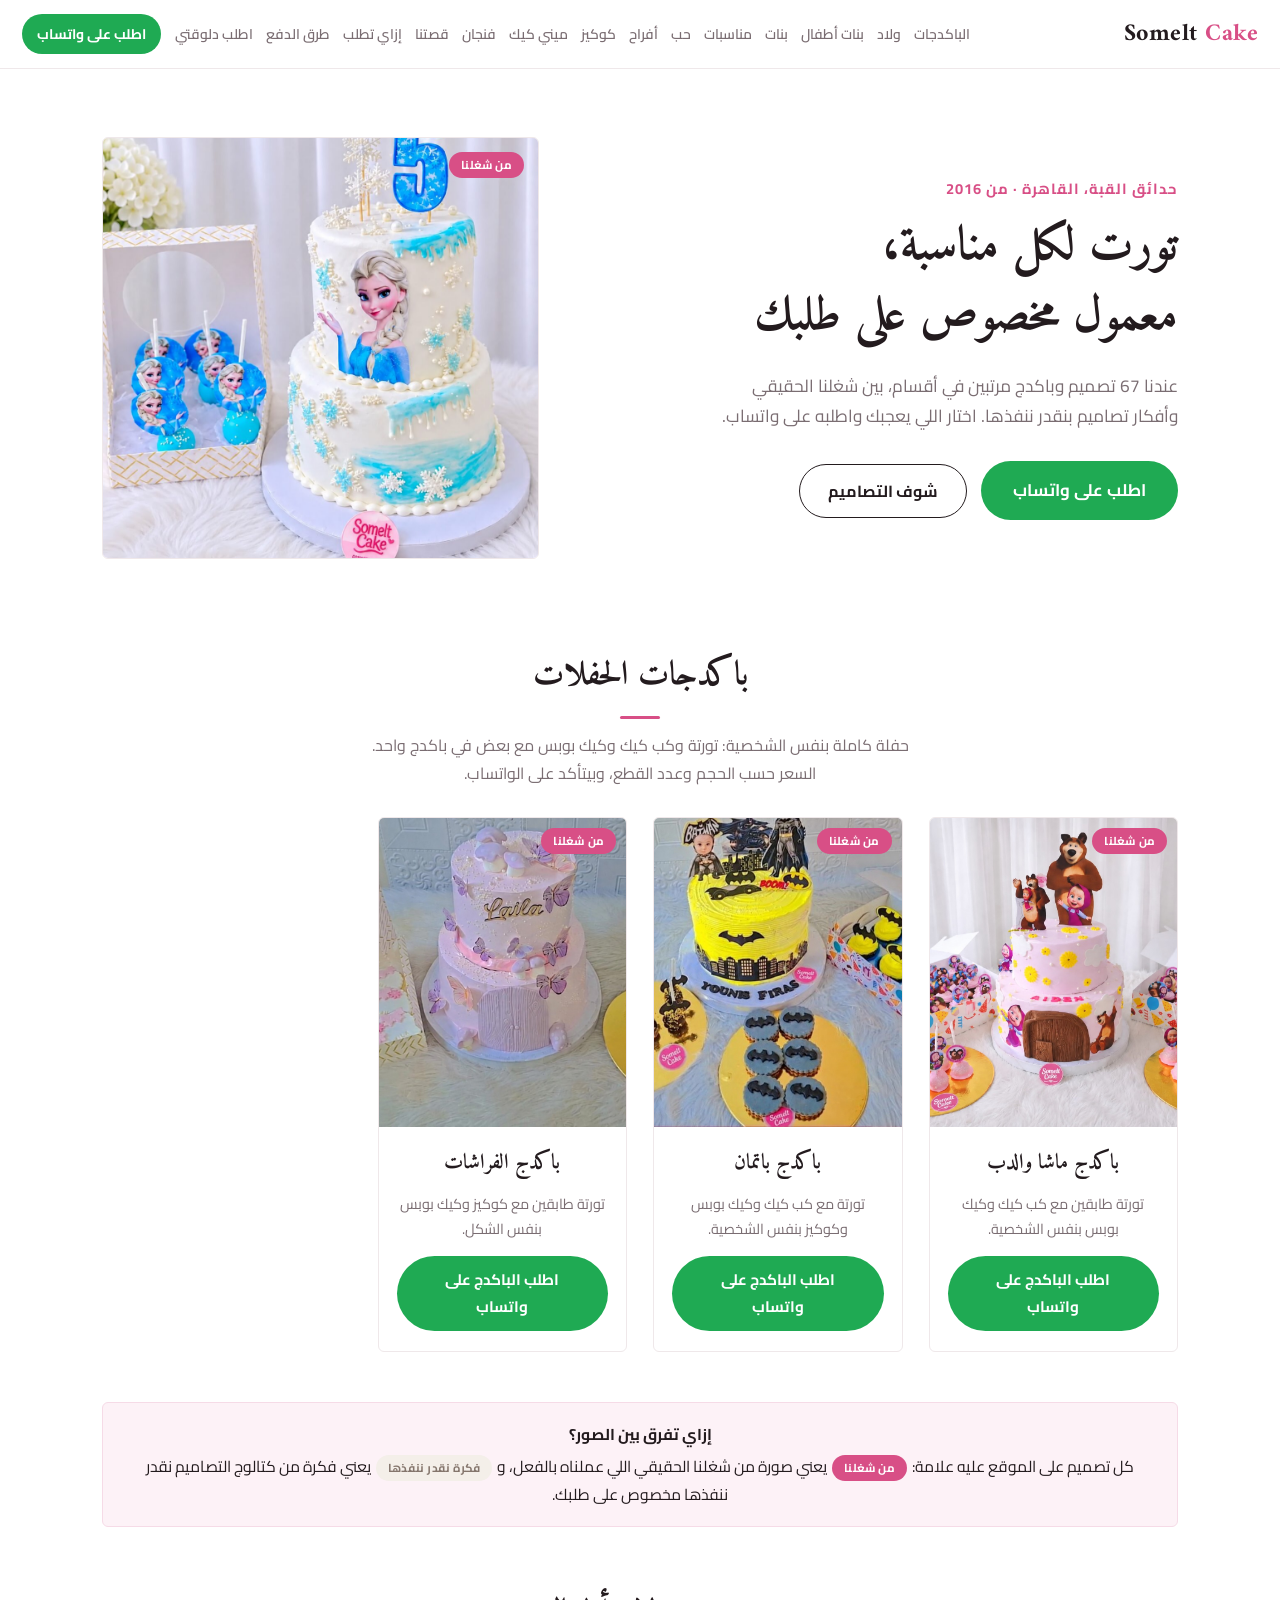
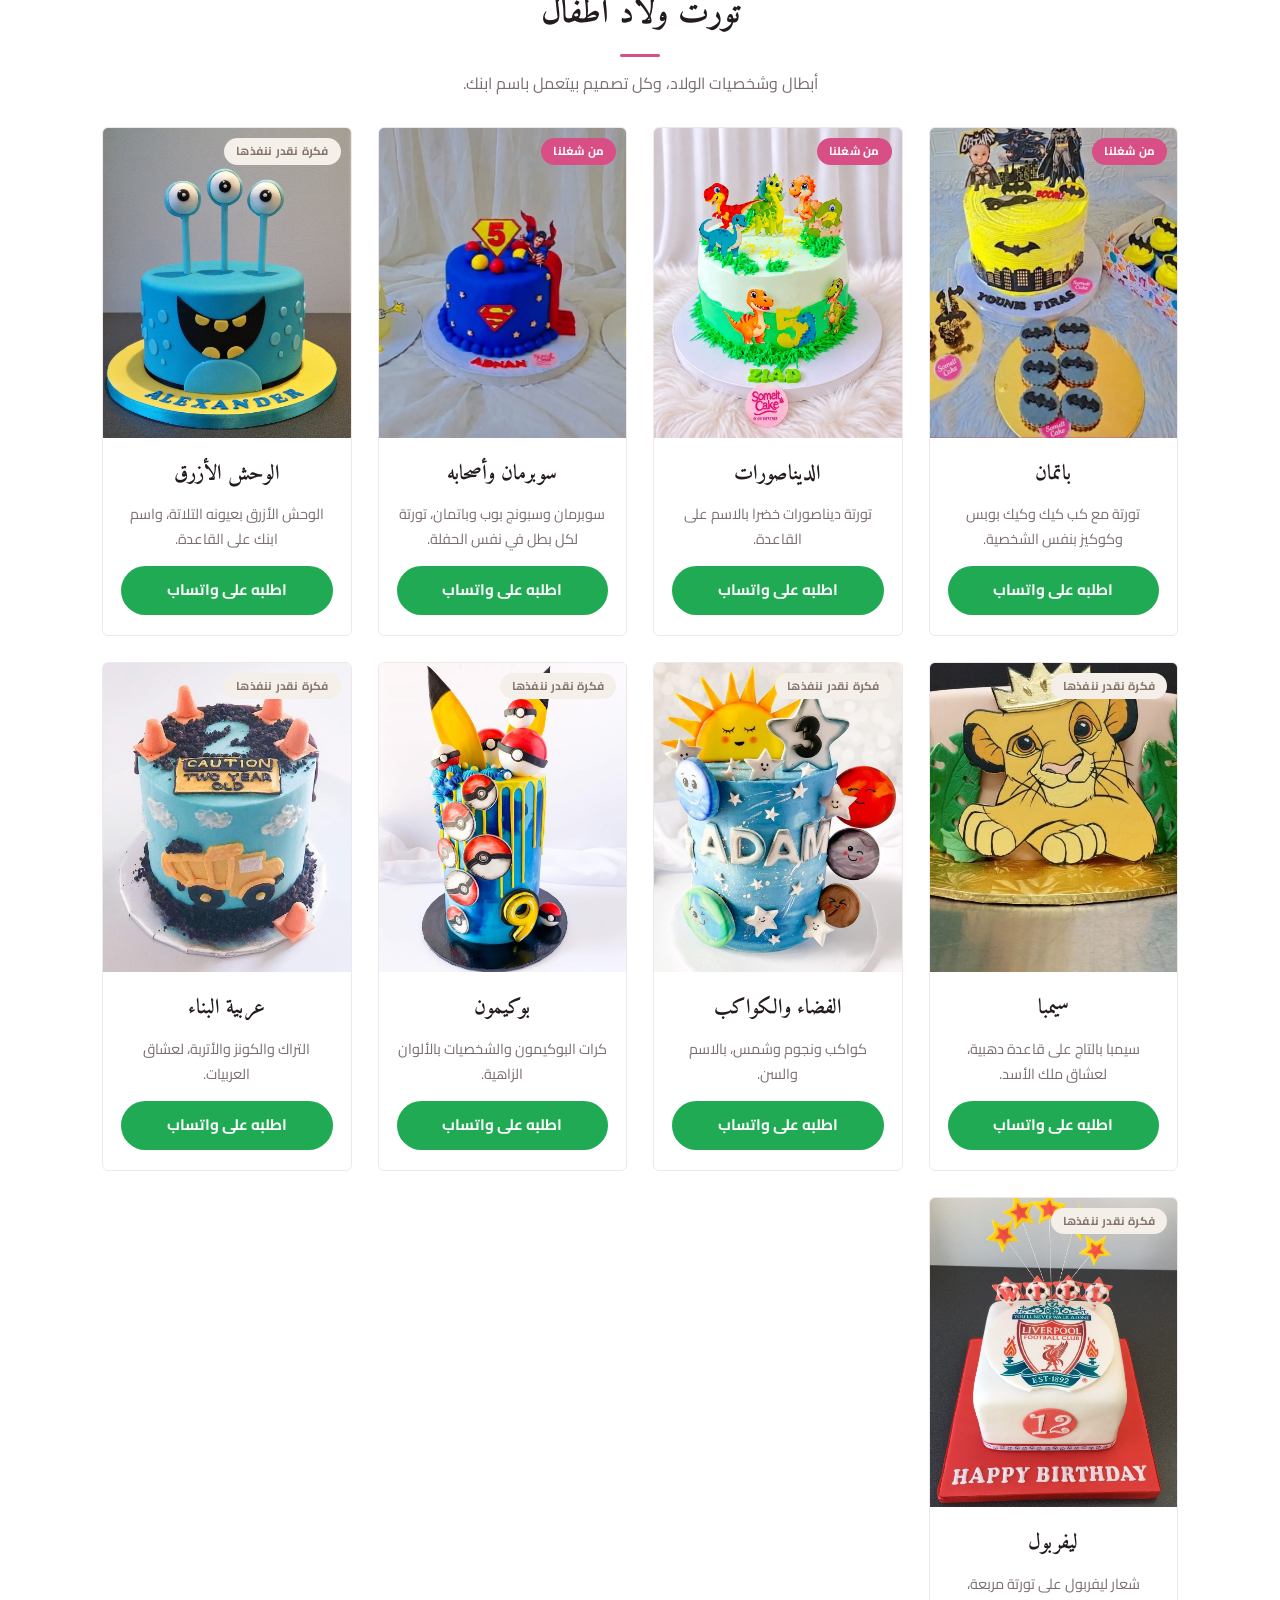
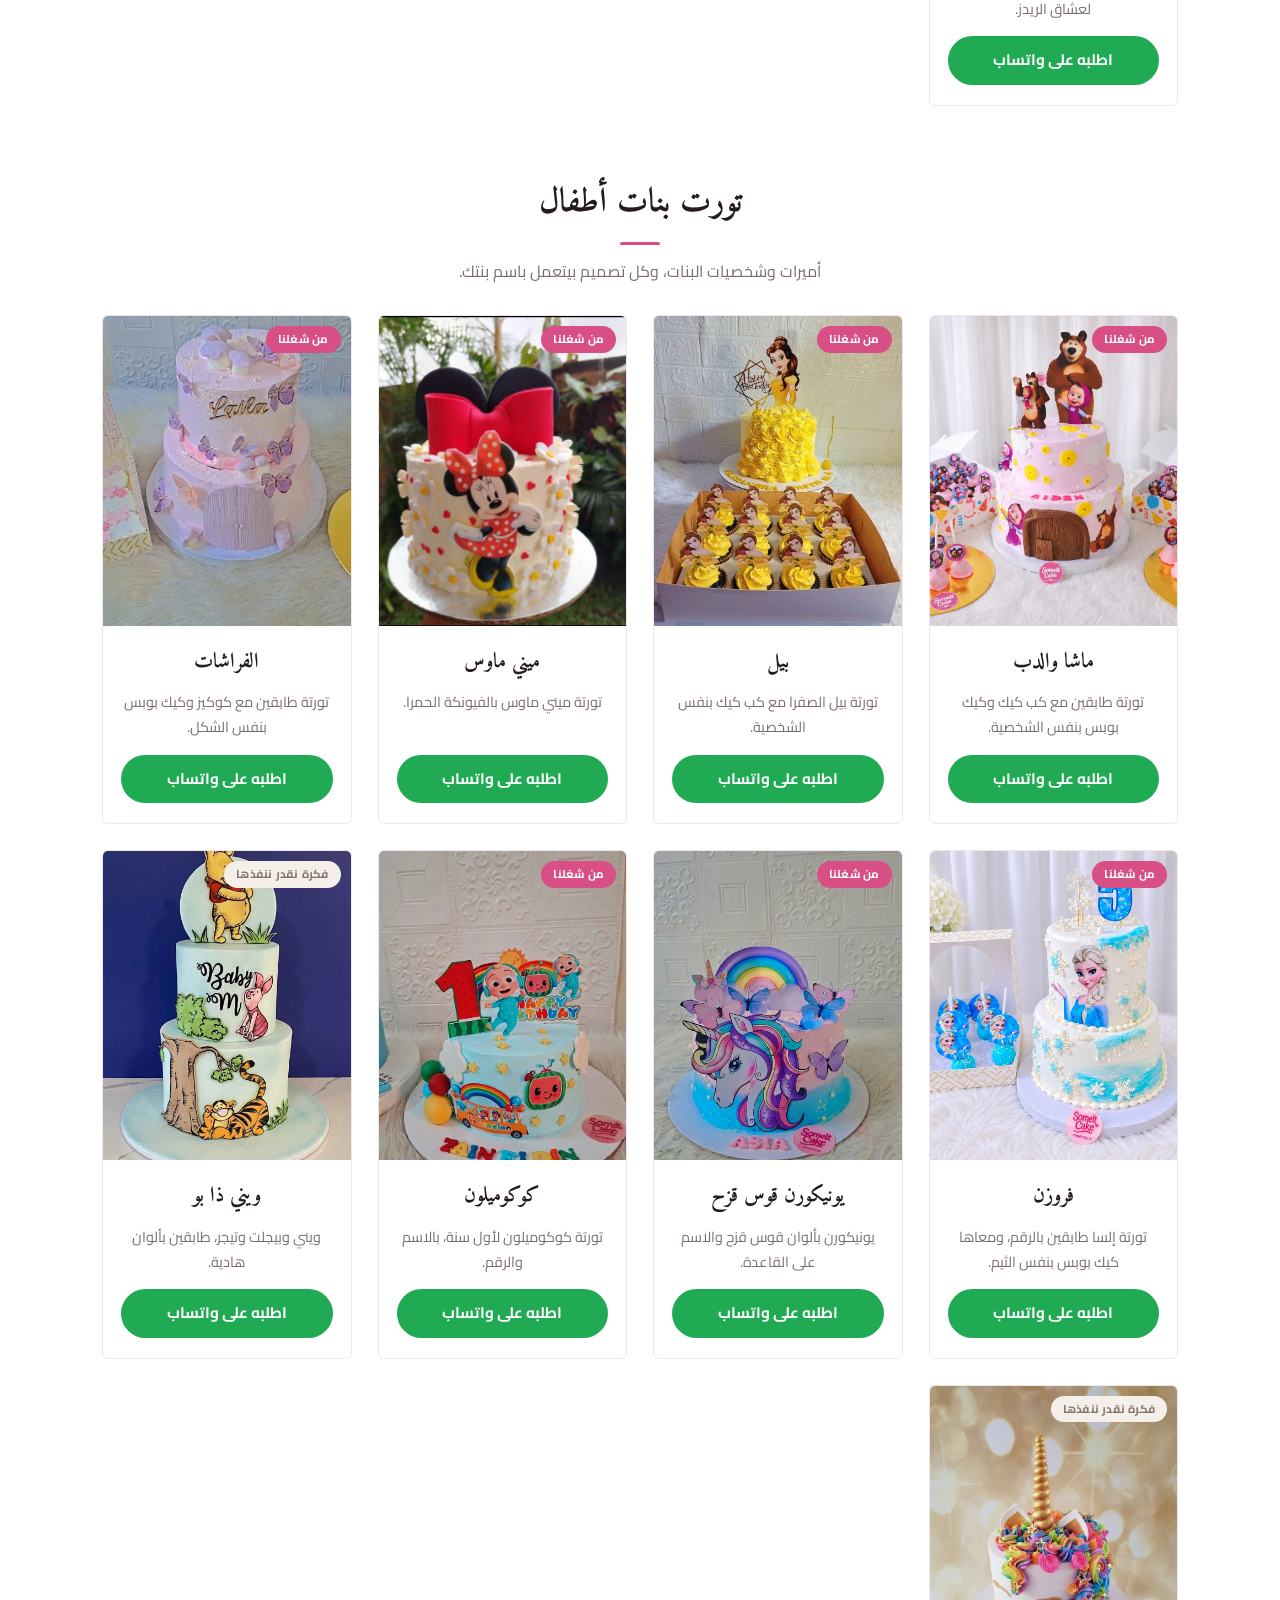
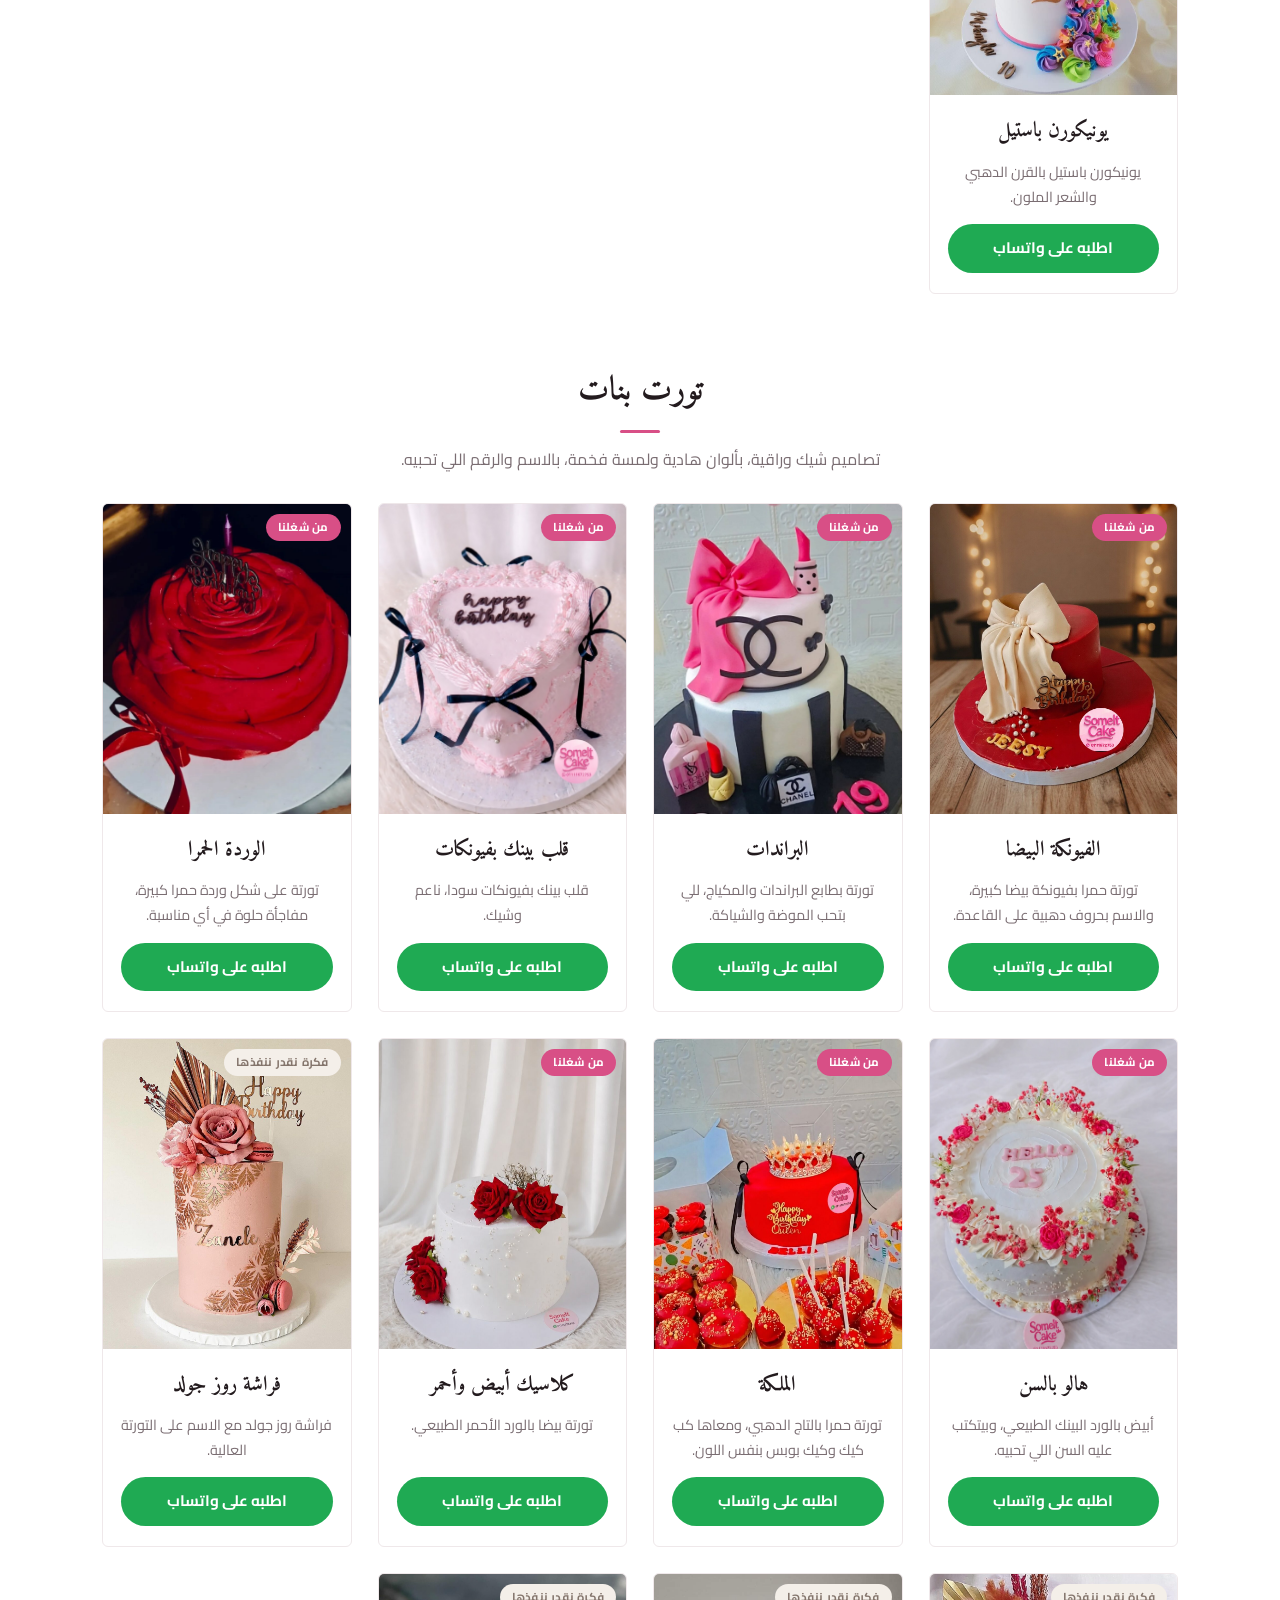
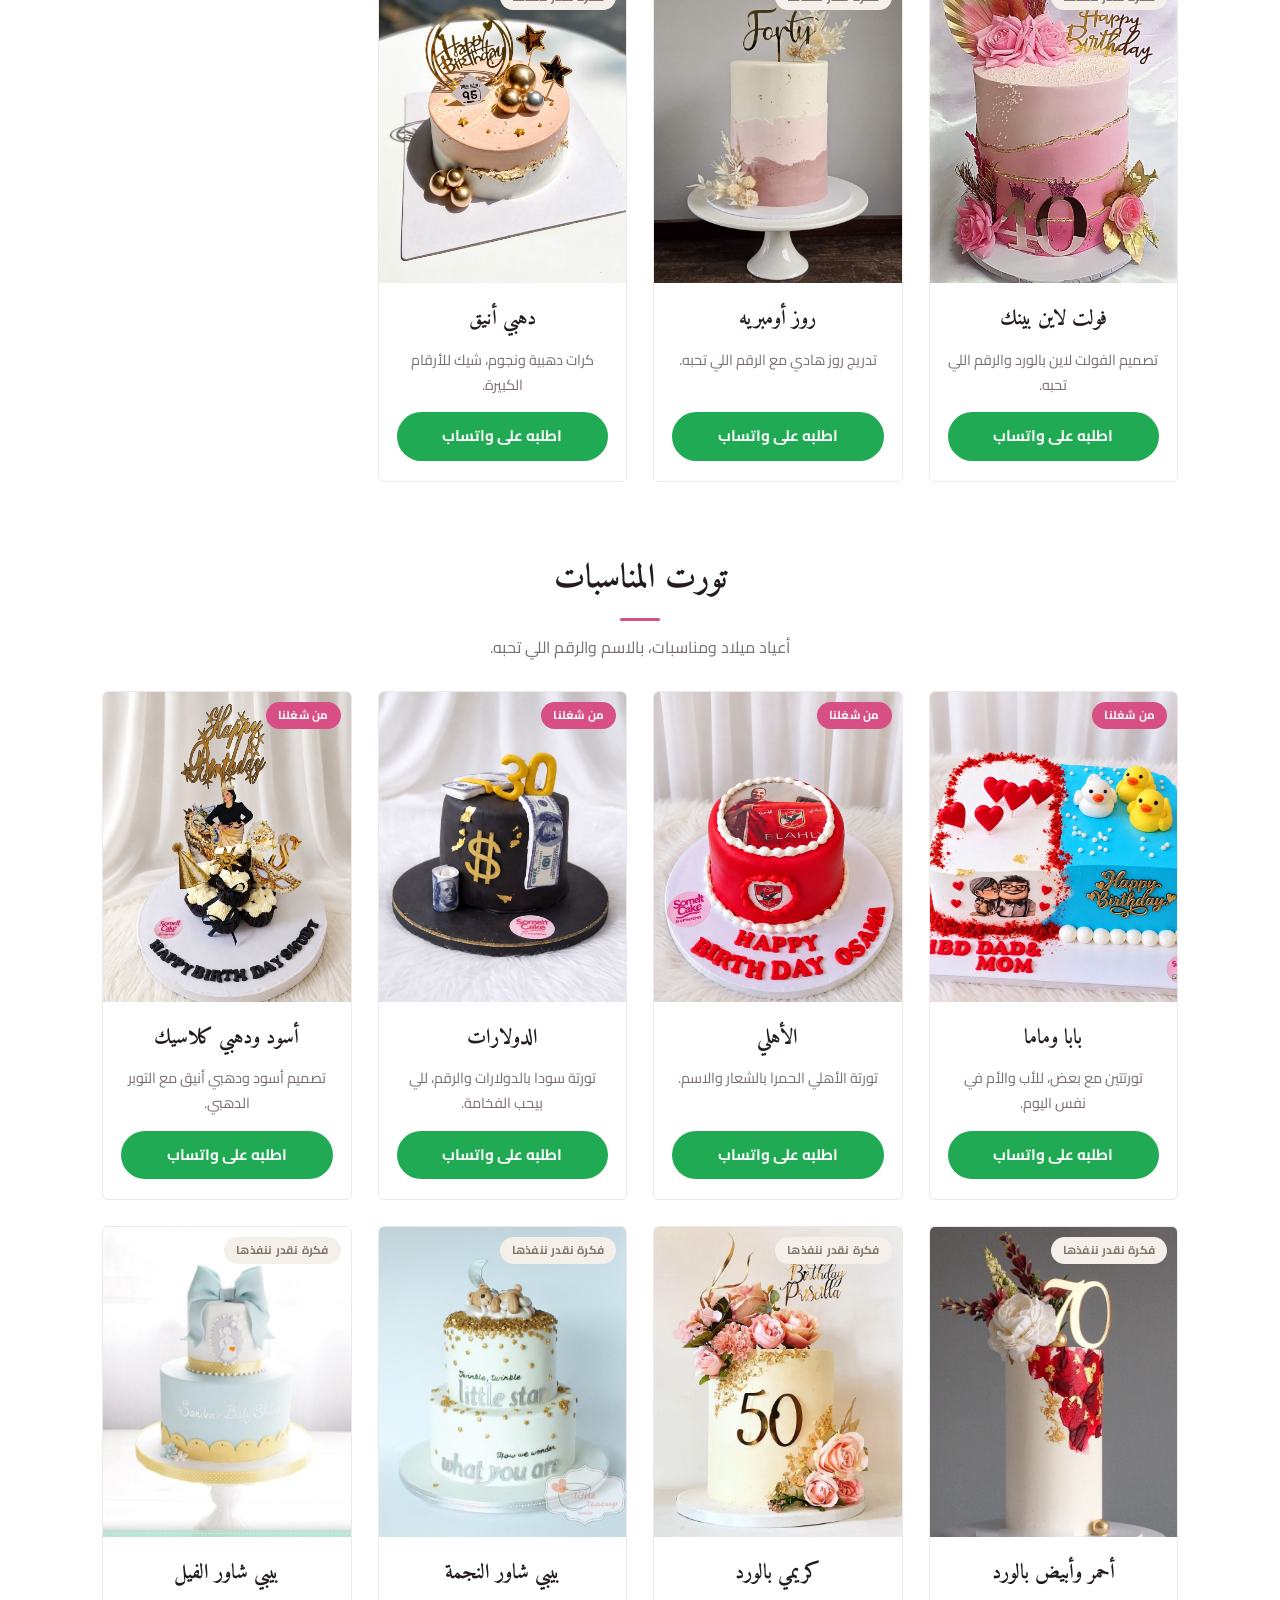
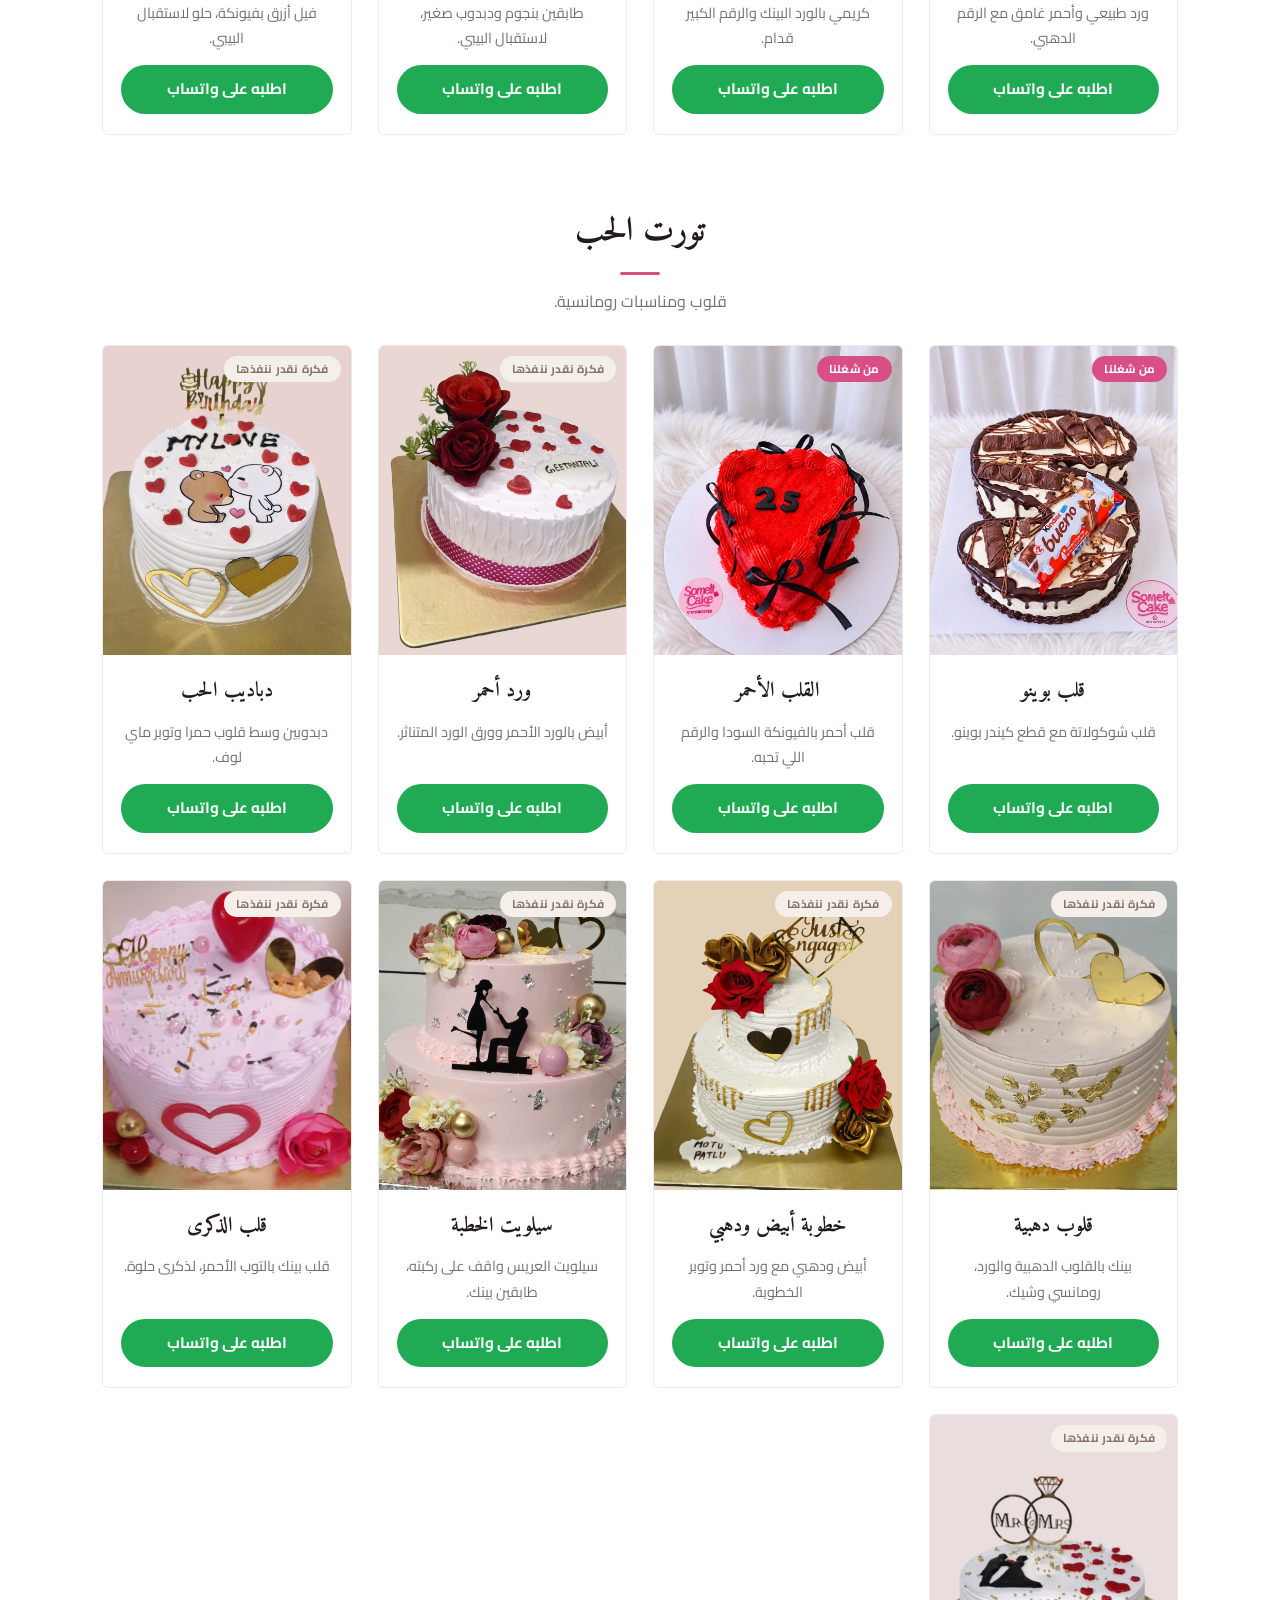
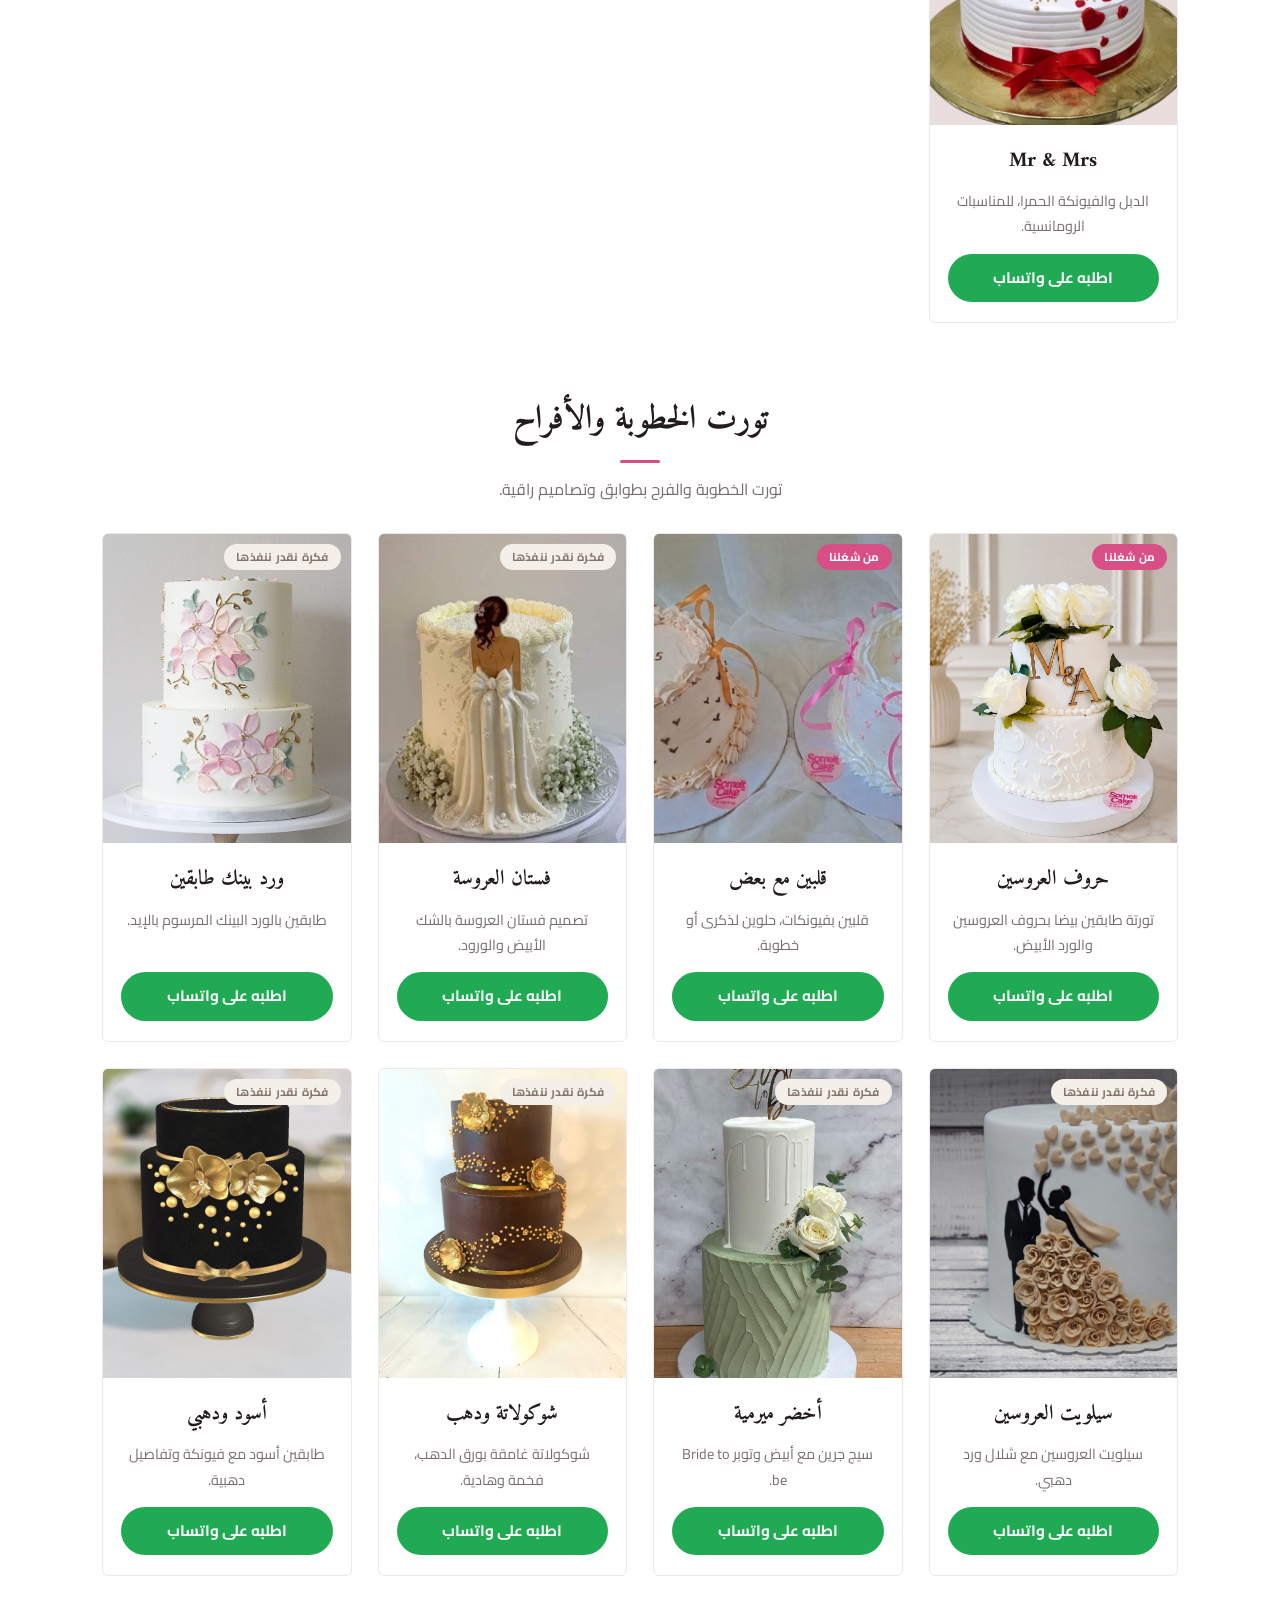
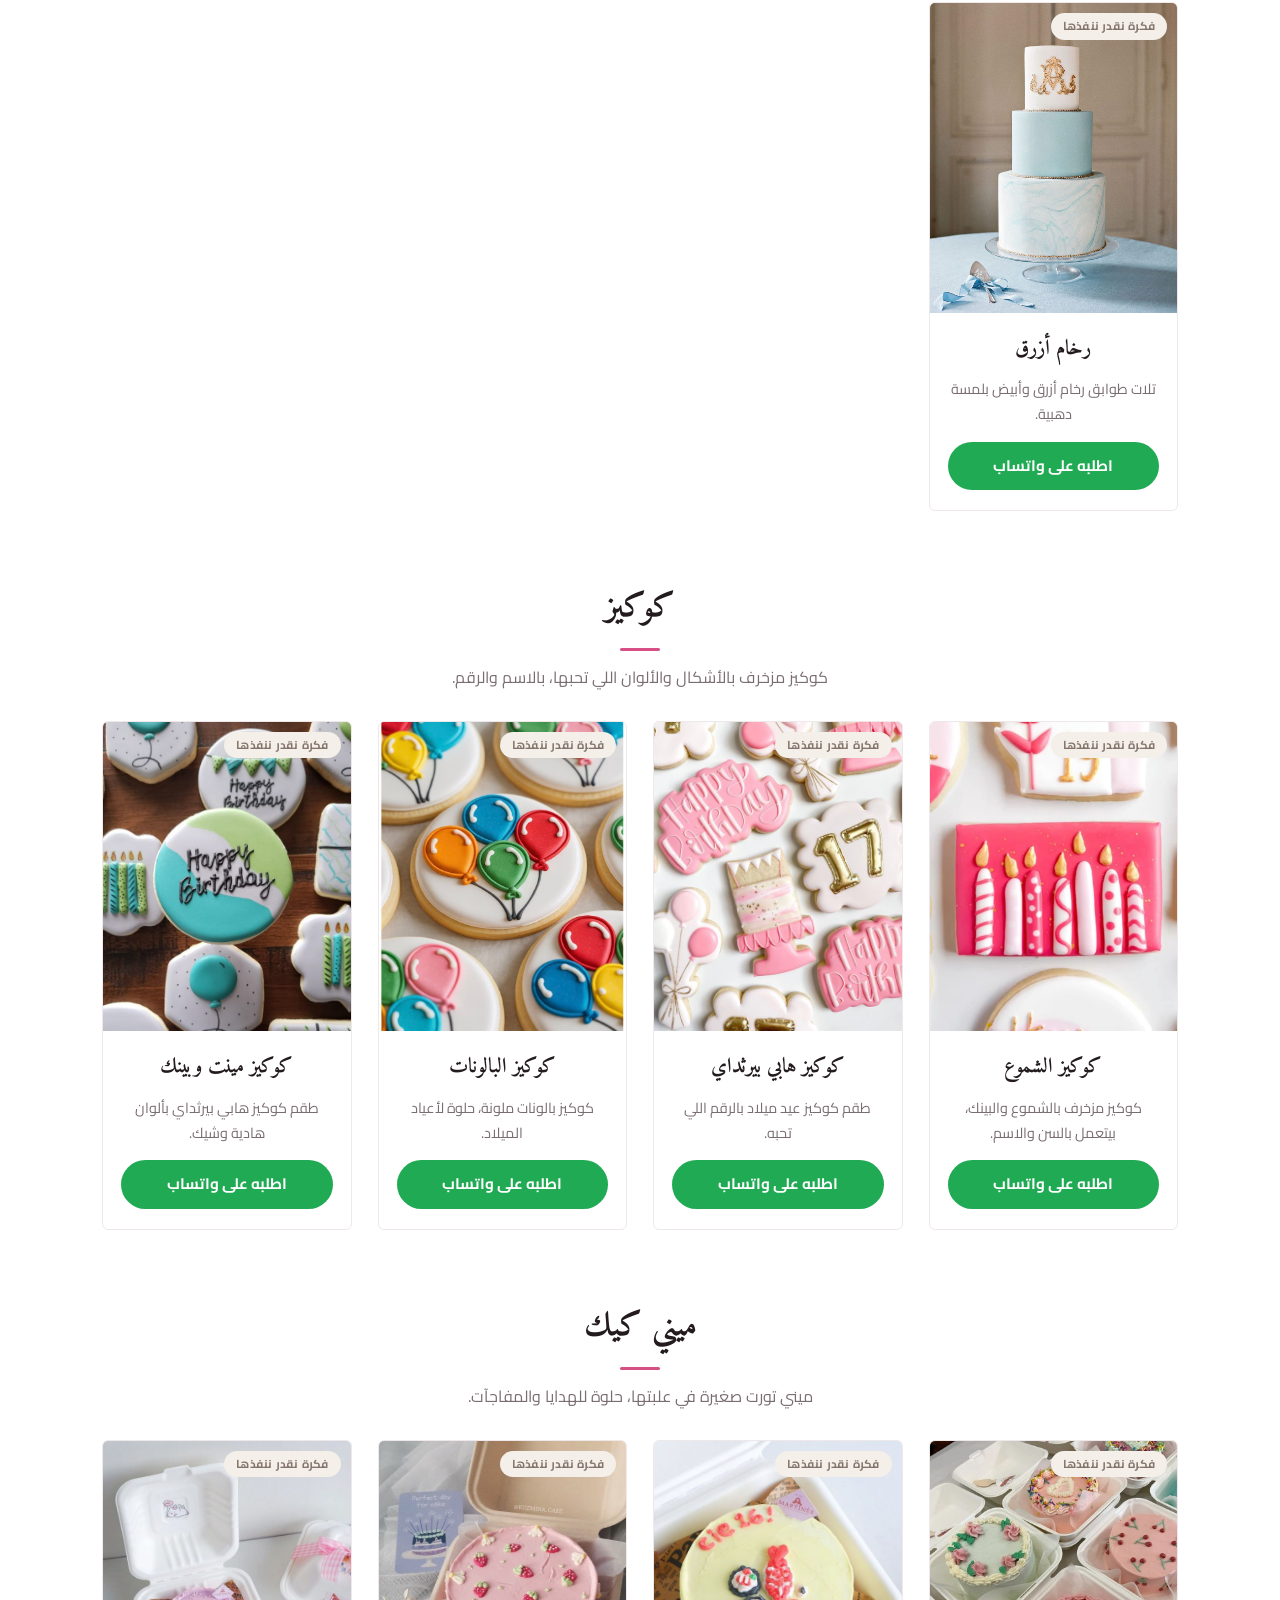
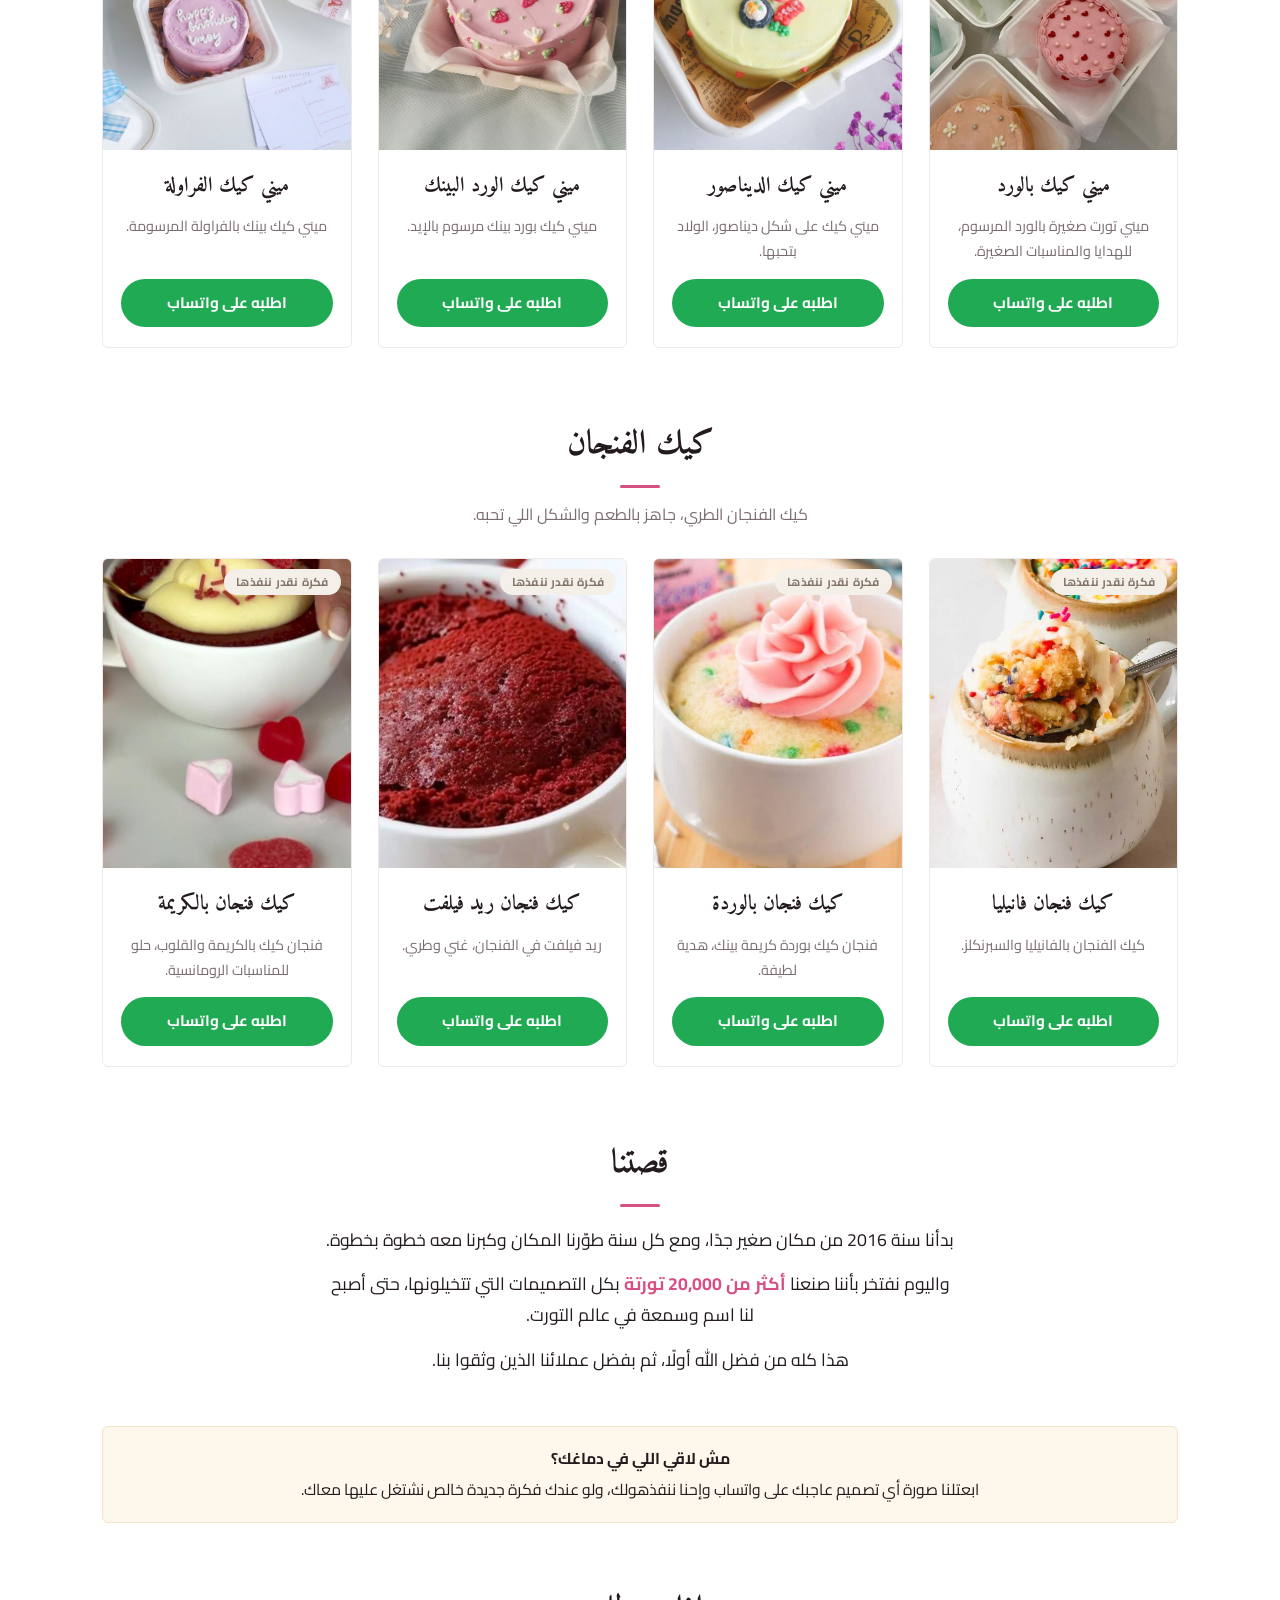
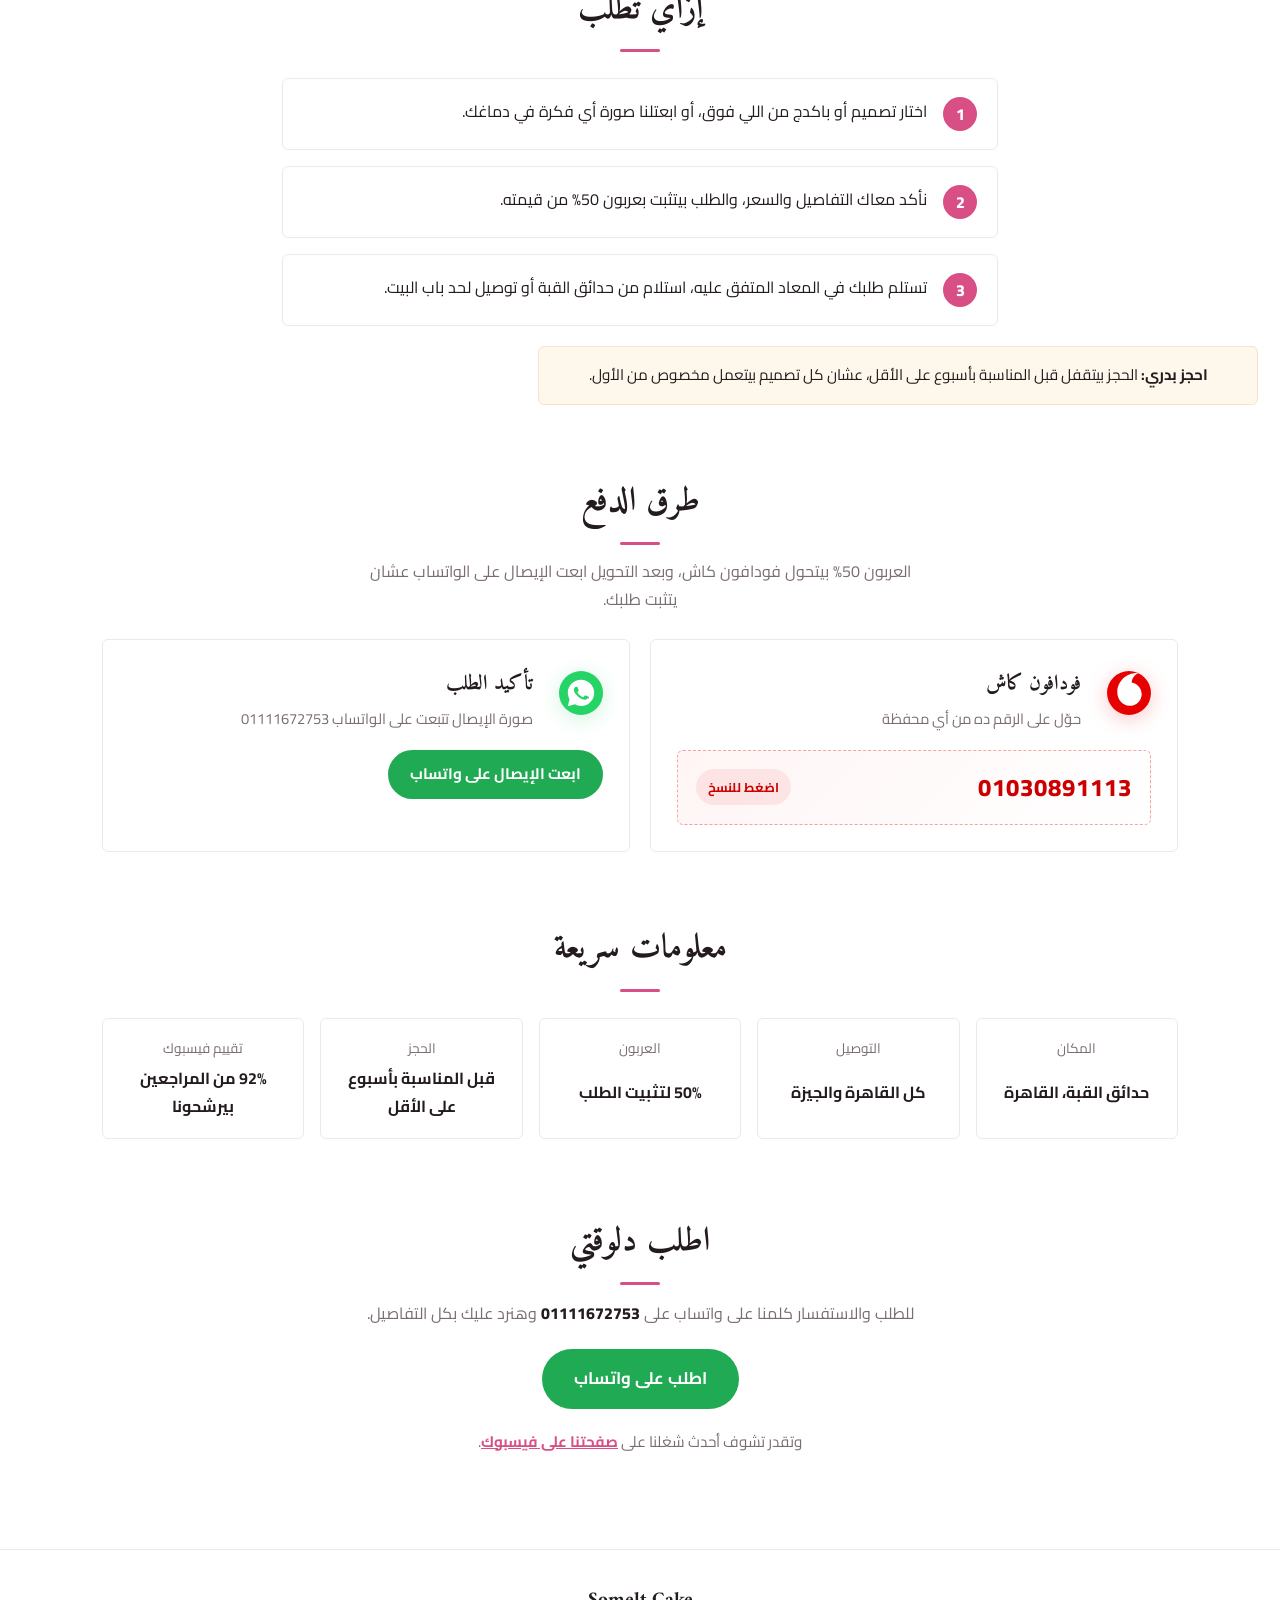
==== commit d529cc71: "Magnolia-style restyle + cookies, mini cakes, mug cake sections (67 designs)" ====
--- a/index.html
+++ b/index.html
@@ -4,15 +4,15 @@
 <meta charset="UTF-8">
 <meta name="viewport" content="width=device-width, initial-scale=1.0">
 <title>Somelt Cake | تورت لكل مناسبة</title>
-<meta name="description" content="تورت لكل مناسبة، معمول مخصوص على طلبك. 55 تصميم وباكدج من شغلنا وأفكار نقدر ننفذها. حدائق القبة، القاهرة. اطلب على واتساب 01111672753.">
+<meta name="description" content="تورت لكل مناسبة، معمول مخصوص على طلبك. 67 تصميم وباكدج من شغلنا وأفكار نقدر ننفذها. حدائق القبة، القاهرة. اطلب على واتساب 01111672753.">
 <meta property="og:title" content="Somelt Cake | تورت لكل مناسبة">
-<meta property="og:description" content="تورت لكل مناسبة، معمول مخصوص على طلبك. 55 تصميم وباكدج. اطلب على واتساب.">
+<meta property="og:description" content="تورت لكل مناسبة، معمول مخصوص على طلبك. 67 تصميم وباكدج. اطلب على واتساب.">
 <meta property="og:image" content="photos/frozen.jpg">
 <meta property="og:type" content="website">
 <link rel="icon" href="data:image/svg+xml,<svg xmlns=%22http://www.w3.org/2000/svg%22 viewBox=%220 0 100 100%22><text y=%22.9em%22 font-size=%2290%22>🎂</text></svg>">
 <link rel="preconnect" href="https://fonts.googleapis.com">
 <link rel="preconnect" href="https://fonts.gstatic.com" crossorigin>
-<link href="https://fonts.googleapis.com/css2?family=Cairo:wght@400;600;700;800&display=swap" rel="stylesheet">
+<link href="https://fonts.googleapis.com/css2?family=Cairo:wght@400;600;700;800&family=Amiri:ital,wght@0,400;0,700;1,400&display=swap" rel="stylesheet">
 <link rel="stylesheet" href="style.css">
 </head>
 <body>
@@ -22,7 +22,7 @@
     <a class="brand" href="#top">Somelt <span>Cake</span></a>
     <nav class="nav">
       <a href="#packages">الباكدجات</a>
-      <a href="#boys">تورت ولاد أطفال</a><a href="#girls">تورت بنات أطفال</a><a href="#women">بنات</a><a href="#occasions">تورت المناسبات</a><a href="#love">تورت الحب</a><a href="#weddings">تورت الخطوبة والأفراح</a>
+      <a href="#boys">ولاد</a><a href="#girls">بنات أطفال</a><a href="#women">بنات</a><a href="#occasions">مناسبات</a><a href="#love">حب</a><a href="#weddings">أفراح</a><a href="#cookies">كوكيز</a><a href="#minicakes">ميني كيك</a><a href="#mugcake">فنجان</a>
       <a href="#story">قصتنا</a>
       <a href="#order">إزاي تطلب</a>
       <a href="#payment">طرق الدفع</a>
@@ -33,7 +33,7 @@
   </div>
   <nav class="mobile-menu" id="mobileMenu">
     <a href="#packages">الباكدجات</a>
-    <a href="#boys">تورت ولاد أطفال</a><a href="#girls">تورت بنات أطفال</a><a href="#women">بنات</a><a href="#occasions">تورت المناسبات</a><a href="#love">تورت الحب</a><a href="#weddings">تورت الخطوبة والأفراح</a>
+    <a href="#boys">ولاد</a><a href="#girls">بنات أطفال</a><a href="#women">بنات</a><a href="#occasions">مناسبات</a><a href="#love">حب</a><a href="#weddings">أفراح</a><a href="#cookies">كوكيز</a><a href="#minicakes">ميني كيك</a><a href="#mugcake">فنجان</a>
     <a href="#story">قصتنا</a>
     <a href="#order">إزاي تطلب</a>
     <a href="#payment">طرق الدفع</a>
@@ -48,7 +48,7 @@
       <div class="hero-text">
         <p class="hero-kicker">حدائق القبة، القاهرة · من 2016</p>
         <h1>تورت لكل مناسبة،<br>معمول مخصوص على طلبك</h1>
-        <p class="hero-sub">عندنا 55 تصميم وباكدج مرتبين في أقسام، بين شغلنا الحقيقي وأفكار تصاميم بنقدر ننفذها. اختار اللي يعجبك واطلبه على واتساب.</p>
+        <p class="hero-sub">عندنا 67 تصميم وباكدج مرتبين في أقسام، بين شغلنا الحقيقي وأفكار تصاميم بنقدر ننفذها. اختار اللي يعجبك واطلبه على واتساب.</p>
         <div class="hero-actions">
           <a class="wa-btn big" href="https://wa.me/201111672753?text=%D8%A7%D9%84%D8%B3%D9%84%D8%A7%D9%85%20%D8%B9%D9%84%D9%8A%D9%83%D9%85%D8%8C%20%D8%B9%D8%A7%D9%8A%D8%B2%20%D8%A3%D8%B3%D8%AA%D9%81%D8%B3%D8%B1%20%D8%B9%D9%86%20%D8%AA%D8%B5%D9%85%D9%8A%D9%85%20%D8%AA%D9%88%D8%B1%D8%AA%D8%A9" target="_blank" rel="noopener">اطلب على واتساب</a>
           <a class="ghost-btn" href="#packages">شوف التصاميم</a>
@@ -751,6 +751,159 @@
           <h3>رخام أزرق</h3>
           <p>تلات طوابق رخام أزرق وأبيض بلمسة دهبية.</p>
           <a class="wa-btn" href="https://wa.me/201111672753?text=%D8%A7%D9%84%D8%B3%D9%84%D8%A7%D9%85%20%D8%B9%D9%84%D9%8A%D9%83%D9%85%D8%8C%20%D8%B9%D8%A7%D8%AC%D8%A8%D9%86%D9%8A%20%D8%AA%D8%B5%D9%85%D9%8A%D9%85%20%D8%B1%D8%AE%D8%A7%D9%85%20%D8%A3%D8%B2%D8%B1%D9%82%20%D9%85%D9%86%20%D8%A7%D9%84%D9%85%D9%88%D9%82%D8%B9%20%D9%88%D8%B9%D8%A7%D9%8A%D8%B2%20%D8%A3%D8%B3%D8%AA%D9%81%D8%B3%D8%B1%20%D8%B9%D9%86%D9%87" target="_blank" rel="noopener">اطلبه على واتساب</a>
+        </div>
+      </article>
+    </div>
+  </section>
+
+  <section id="cookies" class="section">
+    <h2>كوكيز</h2>
+    <p class="section-note">كوكيز مزخرف بالأشكال والألوان اللي تحبها، بالاسم والرقم.</p>
+    <div class="grid">
+      <article class="card">
+        <div class="card-photo">
+          <img src="photos/cookies-1.jpg" alt="كوكيز الشموع" loading="lazy">
+          <span class="badge idea">فكرة نقدر ننفذها</span>
+        </div>
+        <div class="card-body">
+          <h3>كوكيز الشموع</h3>
+          <p>كوكيز مزخرف بالشموع والبينك، بيتعمل بالسن والاسم.</p>
+          <a class="wa-btn" href="https://wa.me/201111672753?text=%D8%A7%D9%84%D8%B3%D9%84%D8%A7%D9%85%20%D8%B9%D9%84%D9%8A%D9%83%D9%85%D8%8C%20%D8%B9%D8%A7%D8%AC%D8%A8%D9%86%D9%8A%20%D8%AA%D8%B5%D9%85%D9%8A%D9%85%20%D9%83%D9%88%D9%83%D9%8A%D8%B2%20%D8%A7%D9%84%D8%B4%D9%85%D9%88%D8%B9%20%D9%85%D9%86%20%D8%A7%D9%84%D9%85%D9%88%D9%82%D8%B9%20%D9%88%D8%B9%D8%A7%D9%8A%D8%B2%20%D8%A3%D8%B3%D8%AA%D9%81%D8%B3%D8%B1%20%D8%B9%D9%86%D9%87" target="_blank" rel="noopener">اطلبه على واتساب</a>
+        </div>
+      </article>
+      <article class="card">
+        <div class="card-photo">
+          <img src="photos/cookies-2.jpg" alt="كوكيز هابي بيرثداي" loading="lazy">
+          <span class="badge idea">فكرة نقدر ننفذها</span>
+        </div>
+        <div class="card-body">
+          <h3>كوكيز هابي بيرثداي</h3>
+          <p>طقم كوكيز عيد ميلاد بالرقم اللي تحبه.</p>
+          <a class="wa-btn" href="https://wa.me/201111672753?text=%D8%A7%D9%84%D8%B3%D9%84%D8%A7%D9%85%20%D8%B9%D9%84%D9%8A%D9%83%D9%85%D8%8C%20%D8%B9%D8%A7%D8%AC%D8%A8%D9%86%D9%8A%20%D8%AA%D8%B5%D9%85%D9%8A%D9%85%20%D9%83%D9%88%D9%83%D9%8A%D8%B2%20%D9%87%D8%A7%D8%A8%D9%8A%20%D8%A8%D9%8A%D8%B1%D8%AB%D8%AF%D8%A7%D9%8A%20%D9%85%D9%86%20%D8%A7%D9%84%D9%85%D9%88%D9%82%D8%B9%20%D9%88%D8%B9%D8%A7%D9%8A%D8%B2%20%D8%A3%D8%B3%D8%AA%D9%81%D8%B3%D8%B1%20%D8%B9%D9%86%D9%87" target="_blank" rel="noopener">اطلبه على واتساب</a>
+        </div>
+      </article>
+      <article class="card">
+        <div class="card-photo">
+          <img src="photos/cookies-3.jpg" alt="كوكيز البالونات" loading="lazy">
+          <span class="badge idea">فكرة نقدر ننفذها</span>
+        </div>
+        <div class="card-body">
+          <h3>كوكيز البالونات</h3>
+          <p>كوكيز بالونات ملونة، حلوة لأعياد الميلاد.</p>
+          <a class="wa-btn" href="https://wa.me/201111672753?text=%D8%A7%D9%84%D8%B3%D9%84%D8%A7%D9%85%20%D8%B9%D9%84%D9%8A%D9%83%D9%85%D8%8C%20%D8%B9%D8%A7%D8%AC%D8%A8%D9%86%D9%8A%20%D8%AA%D8%B5%D9%85%D9%8A%D9%85%20%D9%83%D9%88%D9%83%D9%8A%D8%B2%20%D8%A7%D9%84%D8%A8%D8%A7%D9%84%D9%88%D9%86%D8%A7%D8%AA%20%D9%85%D9%86%20%D8%A7%D9%84%D9%85%D9%88%D9%82%D8%B9%20%D9%88%D8%B9%D8%A7%D9%8A%D8%B2%20%D8%A3%D8%B3%D8%AA%D9%81%D8%B3%D8%B1%20%D8%B9%D9%86%D9%87" target="_blank" rel="noopener">اطلبه على واتساب</a>
+        </div>
+      </article>
+      <article class="card">
+        <div class="card-photo">
+          <img src="photos/cookies-4.jpg" alt="كوكيز مينت وبينك" loading="lazy">
+          <span class="badge idea">فكرة نقدر ننفذها</span>
+        </div>
+        <div class="card-body">
+          <h3>كوكيز مينت وبينك</h3>
+          <p>طقم كوكيز هابي بيرثداي بألوان هادية وشيك.</p>
+          <a class="wa-btn" href="https://wa.me/201111672753?text=%D8%A7%D9%84%D8%B3%D9%84%D8%A7%D9%85%20%D8%B9%D9%84%D9%8A%D9%83%D9%85%D8%8C%20%D8%B9%D8%A7%D8%AC%D8%A8%D9%86%D9%8A%20%D8%AA%D8%B5%D9%85%D9%8A%D9%85%20%D9%83%D9%88%D9%83%D9%8A%D8%B2%20%D9%85%D9%8A%D9%86%D8%AA%20%D9%88%D8%A8%D9%8A%D9%86%D9%83%20%D9%85%D9%86%20%D8%A7%D9%84%D9%85%D9%88%D9%82%D8%B9%20%D9%88%D8%B9%D8%A7%D9%8A%D8%B2%20%D8%A3%D8%B3%D8%AA%D9%81%D8%B3%D8%B1%20%D8%B9%D9%86%D9%87" target="_blank" rel="noopener">اطلبه على واتساب</a>
+        </div>
+      </article>
+    </div>
+  </section>
+
+  <section id="minicakes" class="section">
+    <h2>ميني كيك</h2>
+    <p class="section-note">ميني تورت صغيرة في علبتها، حلوة للهدايا والمفاجآت.</p>
+    <div class="grid">
+      <article class="card">
+        <div class="card-photo">
+          <img src="photos/mini-1.jpg" alt="ميني كيك بالورد" loading="lazy">
+          <span class="badge idea">فكرة نقدر ننفذها</span>
+        </div>
+        <div class="card-body">
+          <h3>ميني كيك بالورد</h3>
+          <p>ميني تورت صغيرة بالورد المرسوم، للهدايا والمناسبات الصغيرة.</p>
+          <a class="wa-btn" href="https://wa.me/201111672753?text=%D8%A7%D9%84%D8%B3%D9%84%D8%A7%D9%85%20%D8%B9%D9%84%D9%8A%D9%83%D9%85%D8%8C%20%D8%B9%D8%A7%D8%AC%D8%A8%D9%86%D9%8A%20%D8%AA%D8%B5%D9%85%D9%8A%D9%85%20%D9%85%D9%8A%D9%86%D9%8A%20%D9%83%D9%8A%D9%83%20%D8%A8%D8%A7%D9%84%D9%88%D8%B1%D8%AF%20%D9%85%D9%86%20%D8%A7%D9%84%D9%85%D9%88%D9%82%D8%B9%20%D9%88%D8%B9%D8%A7%D9%8A%D8%B2%20%D8%A3%D8%B3%D8%AA%D9%81%D8%B3%D8%B1%20%D8%B9%D9%86%D9%87" target="_blank" rel="noopener">اطلبه على واتساب</a>
+        </div>
+      </article>
+      <article class="card">
+        <div class="card-photo">
+          <img src="photos/mini-2.jpg" alt="ميني كيك الديناصور" loading="lazy">
+          <span class="badge idea">فكرة نقدر ننفذها</span>
+        </div>
+        <div class="card-body">
+          <h3>ميني كيك الديناصور</h3>
+          <p>ميني كيك على شكل ديناصور، الولاد بتحبها.</p>
+          <a class="wa-btn" href="https://wa.me/201111672753?text=%D8%A7%D9%84%D8%B3%D9%84%D8%A7%D9%85%20%D8%B9%D9%84%D9%8A%D9%83%D9%85%D8%8C%20%D8%B9%D8%A7%D8%AC%D8%A8%D9%86%D9%8A%20%D8%AA%D8%B5%D9%85%D9%8A%D9%85%20%D9%85%D9%8A%D9%86%D9%8A%20%D9%83%D9%8A%D9%83%20%D8%A7%D9%84%D8%AF%D9%8A%D9%86%D8%A7%D8%B5%D9%88%D8%B1%20%D9%85%D9%86%20%D8%A7%D9%84%D9%85%D9%88%D9%82%D8%B9%20%D9%88%D8%B9%D8%A7%D9%8A%D8%B2%20%D8%A3%D8%B3%D8%AA%D9%81%D8%B3%D8%B1%20%D8%B9%D9%86%D9%87" target="_blank" rel="noopener">اطلبه على واتساب</a>
+        </div>
+      </article>
+      <article class="card">
+        <div class="card-photo">
+          <img src="photos/mini-3.jpg" alt="ميني كيك الورد البينك" loading="lazy">
+          <span class="badge idea">فكرة نقدر ننفذها</span>
+        </div>
+        <div class="card-body">
+          <h3>ميني كيك الورد البينك</h3>
+          <p>ميني كيك بورد بينك مرسوم بالإيد.</p>
+          <a class="wa-btn" href="https://wa.me/201111672753?text=%D8%A7%D9%84%D8%B3%D9%84%D8%A7%D9%85%20%D8%B9%D9%84%D9%8A%D9%83%D9%85%D8%8C%20%D8%B9%D8%A7%D8%AC%D8%A8%D9%86%D9%8A%20%D8%AA%D8%B5%D9%85%D9%8A%D9%85%20%D9%85%D9%8A%D9%86%D9%8A%20%D9%83%D9%8A%D9%83%20%D8%A7%D9%84%D9%88%D8%B1%D8%AF%20%D8%A7%D9%84%D8%A8%D9%8A%D9%86%D9%83%20%D9%85%D9%86%20%D8%A7%D9%84%D9%85%D9%88%D9%82%D8%B9%20%D9%88%D8%B9%D8%A7%D9%8A%D8%B2%20%D8%A3%D8%B3%D8%AA%D9%81%D8%B3%D8%B1%20%D8%B9%D9%86%D9%87" target="_blank" rel="noopener">اطلبه على واتساب</a>
+        </div>
+      </article>
+      <article class="card">
+        <div class="card-photo">
+          <img src="photos/mini-4.jpg" alt="ميني كيك الفراولة" loading="lazy">
+          <span class="badge idea">فكرة نقدر ننفذها</span>
+        </div>
+        <div class="card-body">
+          <h3>ميني كيك الفراولة</h3>
+          <p>ميني كيك بينك بالفراولة المرسومة.</p>
+          <a class="wa-btn" href="https://wa.me/201111672753?text=%D8%A7%D9%84%D8%B3%D9%84%D8%A7%D9%85%20%D8%B9%D9%84%D9%8A%D9%83%D9%85%D8%8C%20%D8%B9%D8%A7%D8%AC%D8%A8%D9%86%D9%8A%20%D8%AA%D8%B5%D9%85%D9%8A%D9%85%20%D9%85%D9%8A%D9%86%D9%8A%20%D9%83%D9%8A%D9%83%20%D8%A7%D9%84%D9%81%D8%B1%D8%A7%D9%88%D9%84%D8%A9%20%D9%85%D9%86%20%D8%A7%D9%84%D9%85%D9%88%D9%82%D8%B9%20%D9%88%D8%B9%D8%A7%D9%8A%D8%B2%20%D8%A3%D8%B3%D8%AA%D9%81%D8%B3%D8%B1%20%D8%B9%D9%86%D9%87" target="_blank" rel="noopener">اطلبه على واتساب</a>
+        </div>
+      </article>
+    </div>
+  </section>
+
+  <section id="mugcake" class="section">
+    <h2>كيك الفنجان</h2>
+    <p class="section-note">كيك الفنجان الطري، جاهز بالطعم والشكل اللي تحبه.</p>
+    <div class="grid">
+      <article class="card">
+        <div class="card-photo">
+          <img src="photos/mug-1.jpg" alt="كيك فنجان فانيليا" loading="lazy">
+          <span class="badge idea">فكرة نقدر ننفذها</span>
+        </div>
+        <div class="card-body">
+          <h3>كيك فنجان فانيليا</h3>
+          <p>كيك الفنجان بالفانيليا والسبرنكلز.</p>
+          <a class="wa-btn" href="https://wa.me/201111672753?text=%D8%A7%D9%84%D8%B3%D9%84%D8%A7%D9%85%20%D8%B9%D9%84%D9%8A%D9%83%D9%85%D8%8C%20%D8%B9%D8%A7%D8%AC%D8%A8%D9%86%D9%8A%20%D8%AA%D8%B5%D9%85%D9%8A%D9%85%20%D9%83%D9%8A%D9%83%20%D9%81%D9%86%D8%AC%D8%A7%D9%86%20%D9%81%D8%A7%D9%86%D9%8A%D9%84%D9%8A%D8%A7%20%D9%85%D9%86%20%D8%A7%D9%84%D9%85%D9%88%D9%82%D8%B9%20%D9%88%D8%B9%D8%A7%D9%8A%D8%B2%20%D8%A3%D8%B3%D8%AA%D9%81%D8%B3%D8%B1%20%D8%B9%D9%86%D9%87" target="_blank" rel="noopener">اطلبه على واتساب</a>
+        </div>
+      </article>
+      <article class="card">
+        <div class="card-photo">
+          <img src="photos/mug-2.jpg" alt="كيك فنجان بالوردة" loading="lazy">
+          <span class="badge idea">فكرة نقدر ننفذها</span>
+        </div>
+        <div class="card-body">
+          <h3>كيك فنجان بالوردة</h3>
+          <p>فنجان كيك بوردة كريمة بينك، هدية لطيفة.</p>
+          <a class="wa-btn" href="https://wa.me/201111672753?text=%D8%A7%D9%84%D8%B3%D9%84%D8%A7%D9%85%20%D8%B9%D9%84%D9%8A%D9%83%D9%85%D8%8C%20%D8%B9%D8%A7%D8%AC%D8%A8%D9%86%D9%8A%20%D8%AA%D8%B5%D9%85%D9%8A%D9%85%20%D9%83%D9%8A%D9%83%20%D9%81%D9%86%D8%AC%D8%A7%D9%86%20%D8%A8%D8%A7%D9%84%D9%88%D8%B1%D8%AF%D8%A9%20%D9%85%D9%86%20%D8%A7%D9%84%D9%85%D9%88%D9%82%D8%B9%20%D9%88%D8%B9%D8%A7%D9%8A%D8%B2%20%D8%A3%D8%B3%D8%AA%D9%81%D8%B3%D8%B1%20%D8%B9%D9%86%D9%87" target="_blank" rel="noopener">اطلبه على واتساب</a>
+        </div>
+      </article>
+      <article class="card">
+        <div class="card-photo">
+          <img src="photos/mug-3.jpg" alt="كيك فنجان ريد فيلفت" loading="lazy">
+          <span class="badge idea">فكرة نقدر ننفذها</span>
+        </div>
+        <div class="card-body">
+          <h3>كيك فنجان ريد فيلفت</h3>
+          <p>ريد فيلفت في الفنجان، غني وطري.</p>
+          <a class="wa-btn" href="https://wa.me/201111672753?text=%D8%A7%D9%84%D8%B3%D9%84%D8%A7%D9%85%20%D8%B9%D9%84%D9%8A%D9%83%D9%85%D8%8C%20%D8%B9%D8%A7%D8%AC%D8%A8%D9%86%D9%8A%20%D8%AA%D8%B5%D9%85%D9%8A%D9%85%20%D9%83%D9%8A%D9%83%20%D9%81%D9%86%D8%AC%D8%A7%D9%86%20%D8%B1%D9%8A%D8%AF%20%D9%81%D9%8A%D9%84%D9%81%D8%AA%20%D9%85%D9%86%20%D8%A7%D9%84%D9%85%D9%88%D9%82%D8%B9%20%D9%88%D8%B9%D8%A7%D9%8A%D8%B2%20%D8%A3%D8%B3%D8%AA%D9%81%D8%B3%D8%B1%20%D8%B9%D9%86%D9%87" target="_blank" rel="noopener">اطلبه على واتساب</a>
+        </div>
+      </article>
+      <article class="card">
+        <div class="card-photo">
+          <img src="photos/mug-4.jpg" alt="كيك فنجان بالكريمة" loading="lazy">
+          <span class="badge idea">فكرة نقدر ننفذها</span>
+        </div>
+        <div class="card-body">
+          <h3>كيك فنجان بالكريمة</h3>
+          <p>فنجان كيك بالكريمة والقلوب، حلو للمناسبات الرومانسية.</p>
+          <a class="wa-btn" href="https://wa.me/201111672753?text=%D8%A7%D9%84%D8%B3%D9%84%D8%A7%D9%85%20%D8%B9%D9%84%D9%8A%D9%83%D9%85%D8%8C%20%D8%B9%D8%A7%D8%AC%D8%A8%D9%86%D9%8A%20%D8%AA%D8%B5%D9%85%D9%8A%D9%85%20%D9%83%D9%8A%D9%83%20%D9%81%D9%86%D8%AC%D8%A7%D9%86%20%D8%A8%D8%A7%D9%84%D9%83%D8%B1%D9%8A%D9%85%D8%A9%20%D9%85%D9%86%20%D8%A7%D9%84%D9%85%D9%88%D9%82%D8%B9%20%D9%88%D8%B9%D8%A7%D9%8A%D8%B2%20%D8%A3%D8%B3%D8%AA%D9%81%D8%B3%D8%B1%20%D8%B9%D9%86%D9%87" target="_blank" rel="noopener">اطلبه على واتساب</a>
         </div>
       </article>
     </div>
--- a/style.css
+++ b/style.css
@@ -1,31 +1,33 @@
 :root {
-  --cream: #faf6f1;
-  --ink: #33262b;
-  --ink-soft: #6d5a60;
-  --pink: #e35d8f;
-  --pink-soft: #fbe9f0;
-  --wa: #22c15e;
+  --white: #ffffff;
+  --cream: #fdfbfa;
+  --ink: #231b1e;
+  --ink-soft: #7a6d72;
+  --pink: #d84f86;
+  --pink-soft: #fdf2f7;
+  --wa: #1faa53;
   --card: #ffffff;
-  --line: #f0e4e8;
-  --radius: 18px;
-  --shadow: 0 6px 24px rgba(51, 38, 43, 0.07);
+  --line: #efe8ea;
+  --radius: 14px;
+  --shadow: 0 10px 30px rgba(35, 27, 30, 0.06);
+  --serif: 'Amiri', 'Times New Roman', serif;
 }
 
 * { margin: 0; padding: 0; box-sizing: border-box; }
 
 html { scroll-behavior: smooth; }
-section[id] { scroll-margin-top: 72px; }
+section[id] { scroll-margin-top: 76px; }
 
 body {
   font-family: 'Cairo', 'Segoe UI', Tahoma, sans-serif;
-  background: var(--cream);
+  background: var(--white);
   color: var(--ink);
-  line-height: 1.7;
+  line-height: 1.75;
 }
 
 img { display: block; max-width: 100%; }
 
-.container { max-width: 1100px; margin: 0 auto; padding: 0 20px; }
+.container { max-width: 1120px; margin: 0 auto; padding: 0 22px; }
 .topbar .container { max-width: 1300px; }
 
 /* ===== top bar ===== */
@@ -33,7 +35,7 @@
   position: sticky;
   top: 0;
   z-index: 50;
-  background: rgba(250, 246, 241, 0.92);
+  background: rgba(255, 255, 255, 0.94);
   backdrop-filter: blur(10px);
   border-bottom: 1px solid var(--line);
 }
@@ -41,21 +43,22 @@
   display: flex;
   align-items: center;
   gap: 14px;
-  padding-top: 12px;
-  padding-bottom: 12px;
+  padding-top: 13px;
+  padding-bottom: 13px;
 }
 .brand {
-  font-size: 1.25rem;
-  font-weight: 800;
+  font-family: var(--serif);
+  font-size: 1.5rem;
+  font-weight: 700;
   color: var(--ink);
   text-decoration: none;
-  letter-spacing: 0.3px;
+  letter-spacing: 0.5px;
   white-space: nowrap;
 }
 .brand span { color: var(--pink); }
 .nav {
   display: flex;
-  gap: 11px;
+  gap: 13px;
   margin-inline-start: auto;
   overflow-x: auto;
   scrollbar-width: none;
@@ -64,53 +67,54 @@
 .nav a {
   color: var(--ink-soft);
   text-decoration: none;
-  font-size: 0.88rem;
+  font-size: 0.87rem;
   font-weight: 600;
   white-space: nowrap;
   transition: color 0.15s;
 }
 .nav a:hover { color: var(--pink); }
-.topbar-cta { padding: 8px 14px !important; font-size: 0.88rem !important; white-space: nowrap; }
+.topbar-cta { padding: 8px 15px !important; font-size: 0.87rem !important; white-space: nowrap; }
 
 /* hamburger (mobile only) */
 .burger { display: none; }
 .mobile-menu { display: none; }
 
 /* ===== hero ===== */
-.hero { padding: 56px 0 24px; }
+.hero { padding: 68px 0 30px; }
 .hero-inner {
   display: grid;
   grid-template-columns: 1.15fr 0.85fr;
-  gap: 40px;
+  gap: 48px;
   align-items: center;
 }
 .hero-kicker {
   color: var(--pink);
   font-weight: 700;
-  font-size: 0.95rem;
-  margin-bottom: 10px;
+  font-size: 0.92rem;
+  letter-spacing: 1px;
+  margin-bottom: 12px;
 }
 .hero h1 {
-  font-size: 2.6rem;
-  font-weight: 800;
-  line-height: 1.35;
-  margin-bottom: 16px;
+  font-family: var(--serif);
+  font-size: 3rem;
+  font-weight: 700;
+  line-height: 1.45;
+  margin-bottom: 18px;
 }
 .hero-sub {
   color: var(--ink-soft);
   font-size: 1.08rem;
-  margin-bottom: 26px;
+  margin-bottom: 30px;
   max-width: 46ch;
 }
-.hero-actions { display: flex; gap: 12px; flex-wrap: wrap; align-items: center; }
+.hero-actions { display: flex; gap: 14px; flex-wrap: wrap; align-items: center; }
 .hero-photo {
   position: relative;
-  border-radius: 24px;
+  border-radius: 6px;
   overflow: hidden;
-  box-shadow: var(--shadow);
-  border: 6px solid #fff;
-}
-.hero-photo img { width: 100%; height: 380px; object-fit: cover; }
+  border: 1px solid var(--line);
+}
+.hero-photo img { width: 100%; height: 420px; object-fit: cover; }
 .hero-photo .badge { position: absolute; top: 14px; right: 14px; }
 
 /* ===== buttons ===== */
@@ -121,84 +125,88 @@
   font-weight: 700;
   font-size: 0.95rem;
   text-decoration: none;
-  padding: 10px 20px;
+  padding: 11px 22px;
   border-radius: 999px;
   transition: transform 0.12s, box-shadow 0.12s;
   text-align: center;
 }
-.wa-btn:hover { transform: translateY(-1px); box-shadow: 0 6px 16px rgba(34, 193, 94, 0.3); }
-.wa-btn.big { font-size: 1.05rem; padding: 14px 30px; }
+.wa-btn:hover { transform: translateY(-1px); box-shadow: 0 6px 16px rgba(31, 170, 83, 0.28); }
+.wa-btn.big { font-size: 1.05rem; padding: 15px 32px; }
 .ghost-btn {
   display: inline-block;
-  color: var(--pink);
-  border: 2px solid var(--pink);
+  color: var(--ink);
+  border: 1.5px solid var(--ink);
   font-weight: 700;
   font-size: 1rem;
   text-decoration: none;
-  padding: 12px 26px;
+  padding: 12px 28px;
   border-radius: 999px;
-  transition: background 0.15s;
-}
-.ghost-btn:hover { background: var(--pink-soft); }
+  transition: color 0.15s, border-color 0.15s;
+}
+.ghost-btn:hover { color: var(--pink); border-color: var(--pink); }
 
 /* ===== badges ===== */
 .badge {
   display: inline-block;
-  font-size: 0.75rem;
+  font-size: 0.72rem;
   font-weight: 700;
   padding: 4px 12px;
   border-radius: 999px;
   line-height: 1.6;
+  letter-spacing: 0.2px;
 }
 .badge.real { background: var(--pink); color: #fff; }
-.badge.idea { background: #efe7e1; color: #7a6a62; }
+.badge.idea { background: #f4efe9; color: #84756c; }
 .badge.inline { margin: 0 2px; }
 
 /* ===== sections ===== */
-.section { padding: 44px 0 8px; }
+.section { padding: 58px 0 10px; }
 .section h2 {
-  font-size: 1.7rem;
-  font-weight: 800;
-  max-width: 1100px;
+  font-family: var(--serif);
+  font-size: 2.1rem;
+  font-weight: 700;
+  text-align: center;
+  max-width: 1120px;
   margin: 0 auto;
-  padding: 0 20px;
+  padding: 0 22px;
 }
 .section h2::after {
   content: '';
   display: block;
-  width: 46px;
-  height: 4px;
+  width: 40px;
+  height: 3px;
   background: var(--pink);
   border-radius: 2px;
-  margin-top: 8px;
+  margin: 10px auto 0;
 }
 .section-note {
   color: var(--ink-soft);
-  max-width: 1100px;
-  margin: 10px auto 0;
-  padding: 0 20px;
+  text-align: center;
+  max-width: 620px;
+  margin: 12px auto 0;
+  padding: 0 22px;
 }
 .grid {
-  max-width: 1100px;
-  margin: 22px auto 0;
-  padding: 0 20px;
-  display: grid;
-  grid-template-columns: repeat(auto-fill, minmax(240px, 1fr));
-  gap: 20px;
+  max-width: 1120px;
+  margin: 30px auto 0;
+  padding: 0 22px;
+  display: grid;
+  grid-template-columns: repeat(auto-fill, minmax(245px, 1fr));
+  gap: 26px;
 }
 
 /* ===== cards ===== */
 .card {
   background: var(--card);
-  border-radius: var(--radius);
+  border: 1px solid var(--line);
+  border-radius: 6px;
   overflow: hidden;
-  box-shadow: var(--shadow);
   display: flex;
   flex-direction: column;
-  transition: transform 0.15s;
-}
-.card:hover { transform: translateY(-3px); }
-.card-photo { position: relative; background: #f4ece6; }
+  transition: transform 0.18s, box-shadow 0.18s;
+}
+.card:hover { transform: translateY(-4px); box-shadow: var(--shadow); }
+.card-photo { position: relative; background: #f7f3f0; }
 .card-photo img {
   width: 100%;
   aspect-ratio: 4 / 5;
@@ -206,58 +214,65 @@
 }
 .card-photo .badge { position: absolute; top: 10px; right: 10px; }
 .card-body {
-  padding: 14px 16px 16px;
+  padding: 18px 18px 20px;
   display: flex;
   flex-direction: column;
-  gap: 8px;
+  gap: 9px;
   flex: 1;
-}
-.card-body h3 { font-size: 1.08rem; font-weight: 700; }
+  text-align: center;
+}
+.card-body h3 {
+  font-family: var(--serif);
+  font-size: 1.3rem;
+  font-weight: 700;
+}
 .card-body p { color: var(--ink-soft); font-size: 0.9rem; flex: 1; }
-.card-body .wa-btn { align-self: stretch; margin-top: 4px; }
+.card-body .wa-btn { align-self: stretch; margin-top: 6px; }
 
 /* ===== notes ===== */
 .labels-note, .idea-note {
   background: var(--pink-soft);
-  border: 1px solid #f3cfdd;
+  border: 1px solid #f6dbe7;
   color: var(--ink);
-  border-radius: var(--radius);
-  padding: 16px 20px;
-  margin-top: 34px;
+  border-radius: 6px;
+  padding: 18px 24px;
+  margin-top: 40px;
   font-size: 0.98rem;
-}
-.idea-note { background: #fdf3e3; border-color: #f3e2bd; }
+  text-align: center;
+}
+.idea-note { background: #fdf7ec; border-color: #f3e5c6; }
 .labels-note strong, .idea-note strong { display: block; margin-bottom: 4px; }
 
 /* ===== story ===== */
 .story .story-text {
-  max-width: 1100px;
-  margin: 14px auto 0;
-  padding: 0 20px;
-  display: grid;
-  gap: 12px;
-  font-size: 1.08rem;
+  max-width: 680px;
+  margin: 18px auto 0;
+  padding: 0 22px;
+  display: grid;
+  gap: 14px;
+  font-size: 1.1rem;
   color: var(--ink);
+  text-align: center;
 }
 .story .story-text strong { color: var(--pink); }
 
 /* ===== steps ===== */
 .steps {
-  max-width: 1100px;
-  margin: 20px auto 0;
-  padding: 0 20px;
+  max-width: 760px;
+  margin: 26px auto 0;
+  padding: 0 22px;
   list-style: none;
   display: grid;
-  gap: 14px;
+  gap: 16px;
 }
 .steps li {
   display: flex;
-  gap: 14px;
+  gap: 16px;
   align-items: flex-start;
   background: var(--card);
-  border-radius: var(--radius);
-  box-shadow: var(--shadow);
-  padding: 16px 18px;
+  border: 1px solid var(--line);
+  border-radius: 6px;
+  padding: 18px 20px;
 }
 .step-num {
   flex: none;
@@ -272,32 +287,34 @@
   justify-content: center;
 }
 .warning-note {
-  max-width: 1100px;
-  margin: 16px auto 0;
-  padding: 14px 20px;
-  margin-inline: 20px;
-  background: #fdf3e3;
-  border: 1px solid #f3e2bd;
-  border-radius: var(--radius);
+  max-width: 720px;
+  margin: 20px auto 0;
+  padding: 15px 22px;
+  margin-inline: 22px;
+  background: #fdf7ec;
+  border: 1px solid #f3e5c6;
+  border-radius: 6px;
   font-size: 0.95rem;
+  text-align: center;
 }
 
 /* ===== facts ===== */
 .facts {
-  max-width: 1100px;
-  margin: 20px auto 0;
-  padding: 0 20px;
+  max-width: 1120px;
+  margin: 26px auto 0;
+  padding: 0 22px;
   display: grid;
   grid-template-columns: repeat(auto-fit, minmax(180px, 1fr));
-  gap: 14px;
+  gap: 16px;
 }
 .fact {
   background: var(--card);
-  border-radius: var(--radius);
-  box-shadow: var(--shadow);
-  padding: 16px;
+  border: 1px solid var(--line);
+  border-radius: 6px;
+  padding: 18px;
   display: grid;
   gap: 4px;
+  text-align: center;
 }
 .fact-label { color: var(--ink-soft); font-size: 0.85rem; }
 .fact-value { font-weight: 700; }
@@ -305,26 +322,25 @@
 /* ===== contact ===== */
 .contact {
   text-align: center;
-  padding: 56px 20px 64px;
+  padding: 64px 22px 72px;
   max-width: 640px;
   margin: 0 auto;
 }
 .contact h2 { padding: 0; }
-.contact h2::after { margin-inline: auto; }
-.contact p { color: var(--ink-soft); margin: 12px 0 20px; }
+.contact p { color: var(--ink-soft); margin: 14px 0 22px; }
 .contact .phone { font-weight: 800; color: var(--ink); }
-.fb-link { margin-top: 18px !important; font-size: 0.95rem; }
+.fb-link { margin-top: 20px !important; font-size: 0.95rem; }
 .fb-link a { color: var(--pink); font-weight: 700; }
 
 /* ===== footer ===== */
 .footer {
   border-top: 1px solid var(--line);
-  padding: 30px 0 40px;
+  padding: 34px 0 44px;
   text-align: center;
   color: var(--ink-soft);
   font-size: 0.9rem;
 }
-.footer-brand { font-weight: 800; color: var(--ink); font-size: 1.05rem; }
+.footer-brand { font-family: var(--serif); font-weight: 700; color: var(--ink); font-size: 1.2rem; }
 .footer-note { margin-top: 6px; }
 .footer-copy { margin-top: 10px; font-size: 0.8rem; opacity: 0.7; }
 
@@ -342,7 +358,7 @@
     padding: 8px;
     background: #fff;
     border: 1px solid var(--line);
-    border-radius: 12px;
+    border-radius: 10px;
     cursor: pointer;
     flex-shrink: 0;
   }
@@ -350,9 +366,9 @@
   .mobile-menu {
     display: none;
     flex-direction: column;
-    background: #fdfaf7;
+    background: #fff;
     border-bottom: 1px solid var(--line);
-    box-shadow: 0 12px 24px rgba(60, 30, 45, 0.08);
+    box-shadow: 0 12px 24px rgba(35, 27, 30, 0.07);
   }
   .mobile-menu.open { display: flex; }
   .mobile-menu a {
@@ -363,45 +379,48 @@
     font-size: 1rem;
     border-top: 1px solid var(--line);
   }
-  .mobile-menu a:active { background: #f4ece6; }
-  .hero-inner { grid-template-columns: 1fr; gap: 26px; }
-  .hero { padding-top: 34px; }
-  .hero h1 { font-size: 2rem; }
-  .hero-photo img { height: 320px; }
-  .grid { grid-template-columns: repeat(auto-fill, minmax(160px, 1fr)); gap: 14px; }
-  .card-body h3 { font-size: 0.98rem; }
+  .mobile-menu a:active { background: var(--cream); }
+  .hero-inner { grid-template-columns: 1fr; gap: 28px; }
+  .hero { padding-top: 38px; }
+  .hero h1 { font-size: 2.15rem; }
+  .hero-photo img { height: 330px; }
+  .section h2 { font-size: 1.75rem; }
+  .grid { grid-template-columns: repeat(auto-fill, minmax(165px, 1fr)); gap: 16px; }
+  .card-body { padding: 14px 14px 16px; }
+  .card-body h3 { font-size: 1.1rem; }
 }
 
 /* ===== payment methods ===== */
 .pay-grid {
   display: grid;
   grid-template-columns: repeat(auto-fit, minmax(300px, 1fr));
-  gap: 18px;
-  margin-top: 8px;
+  gap: 20px;
+  margin-top: 26px;
+  max-width: 1120px;
+  margin-inline: auto;
+  padding: 0 22px;
 }
 .pay-card {
   background: #fff;
-  border-radius: 22px;
-  padding: 24px;
-  box-shadow: 0 8px 30px rgba(60, 20, 40, 0.07);
-  border: 1px solid rgba(230, 0, 0, 0.08);
+  border-radius: 6px;
+  padding: 26px;
+  border: 1px solid var(--line);
   display: flex;
   flex-direction: column;
   gap: 18px;
 }
-.pay-card.confirm { border-color: rgba(37, 211, 102, 0.15); }
 .pay-brand { display: flex; align-items: center; gap: 14px; }
-.vf-mark { width: 56px; height: 56px; flex: 0 0 56px; filter: drop-shadow(0 4px 10px rgba(230, 0, 0, 0.25)); }
-.vf-mark.wa { filter: drop-shadow(0 4px 10px rgba(37, 211, 102, 0.25)); }
+.vf-mark { width: 56px; height: 56px; flex: 0 0 56px; filter: drop-shadow(0 4px 10px rgba(230, 0, 0, 0.22)); }
+.vf-mark.wa { filter: drop-shadow(0 4px 10px rgba(37, 211, 102, 0.22)); }
 .vf-mark svg { width: 100%; height: 100%; display: block; }
 .pay-brand-text { display: flex; flex-direction: column; gap: 4px; }
-.pay-brand-text strong { font-size: 1.15rem; font-weight: 800; }
+.pay-brand-text strong { font-family: var(--serif); font-size: 1.3rem; font-weight: 700; }
 .pay-brand-text span { color: var(--ink-soft); font-size: 0.92rem; }
 .pay-number {
   display: flex; align-items: center; justify-content: space-between; gap: 12px;
   background: linear-gradient(135deg, #fff5f5, #fff);
   border: 1.5px dashed rgba(230, 0, 0, 0.35);
-  border-radius: 16px;
+  border-radius: 6px;
   padding: 14px 18px;
   cursor: pointer;
   font-family: inherit;
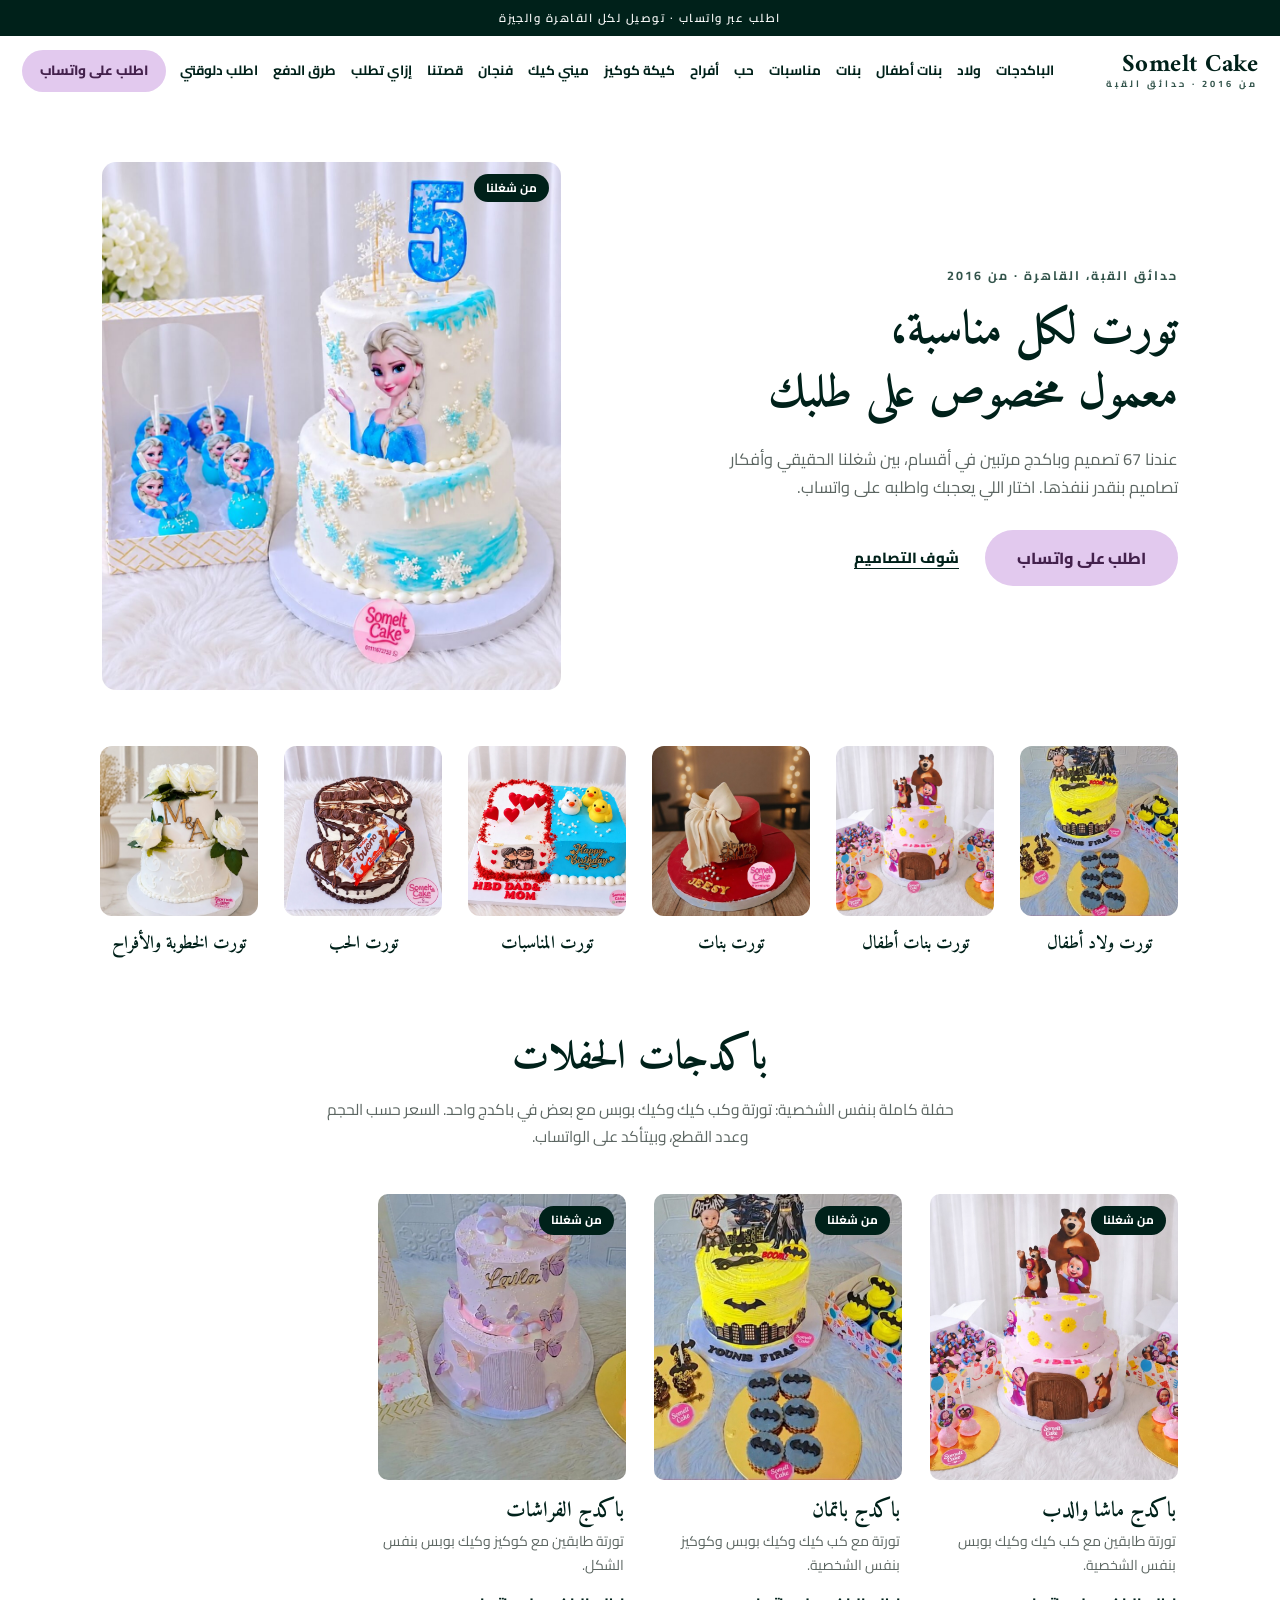
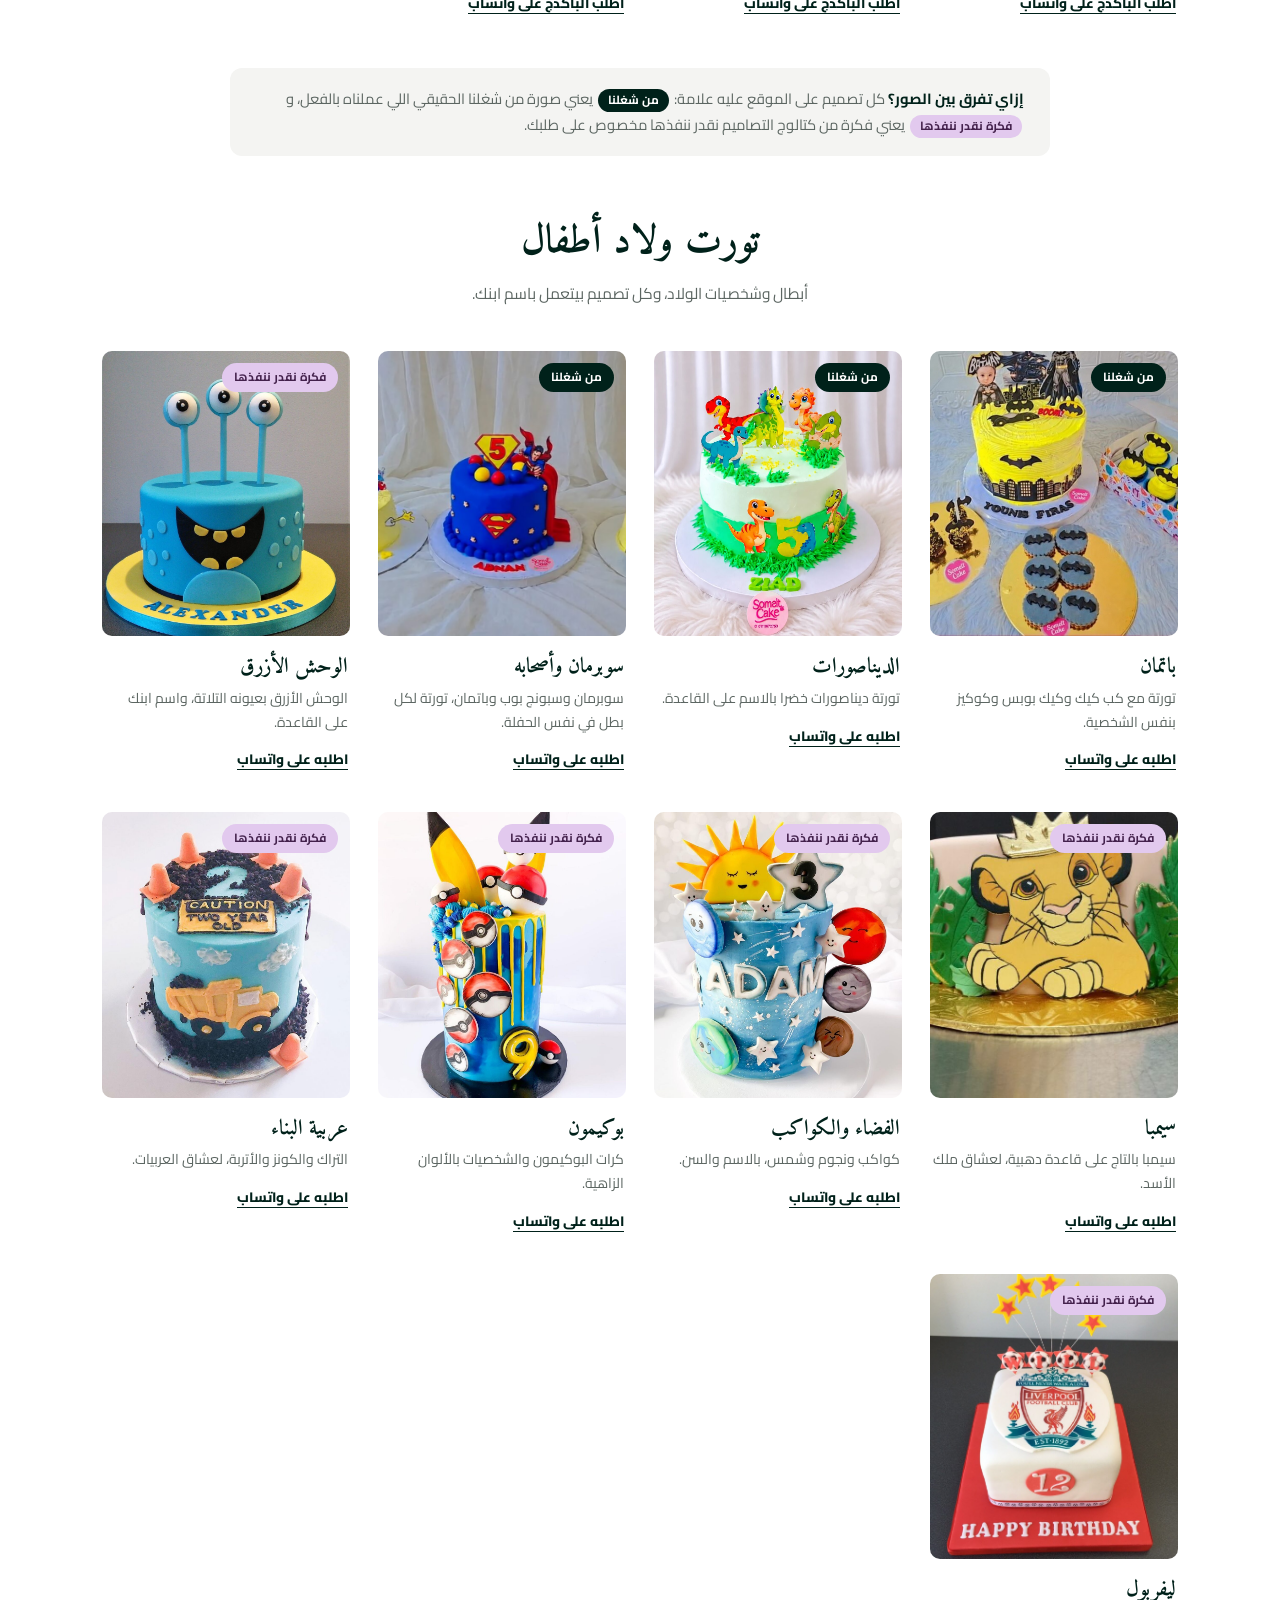
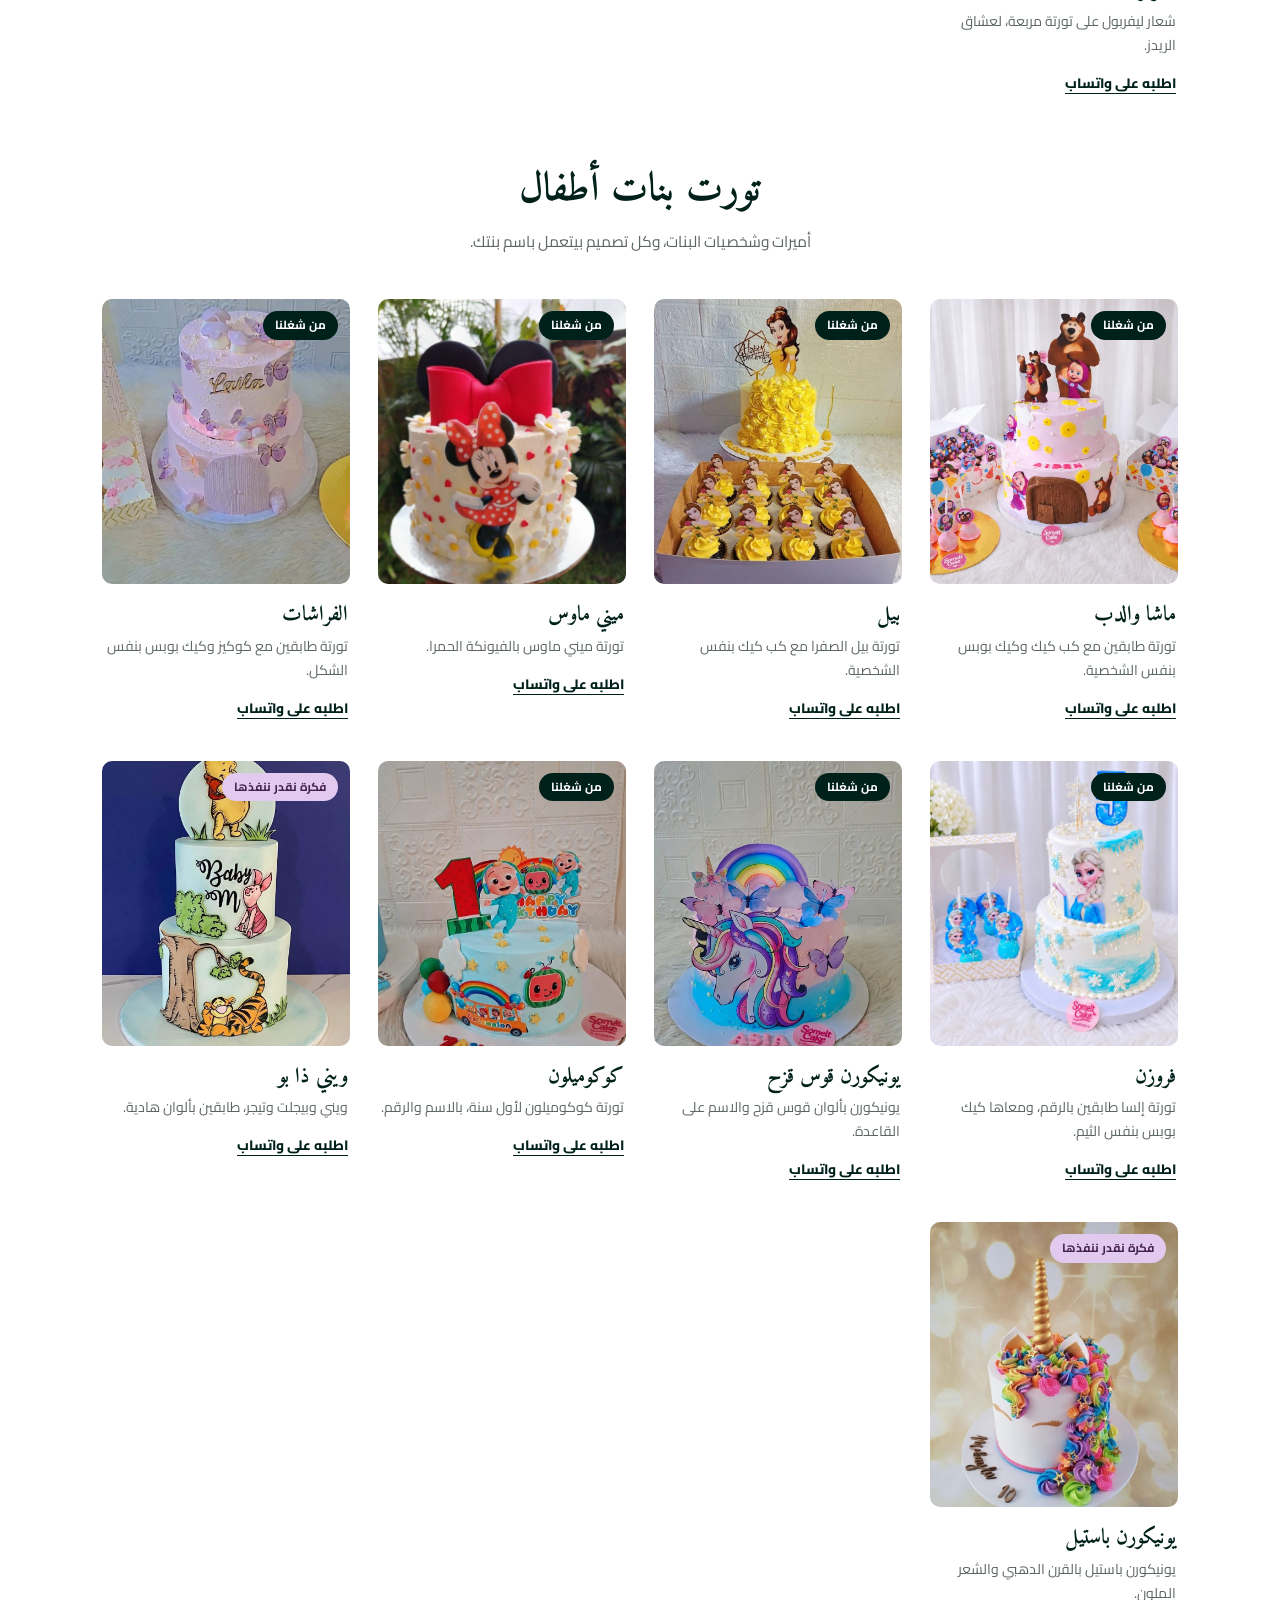
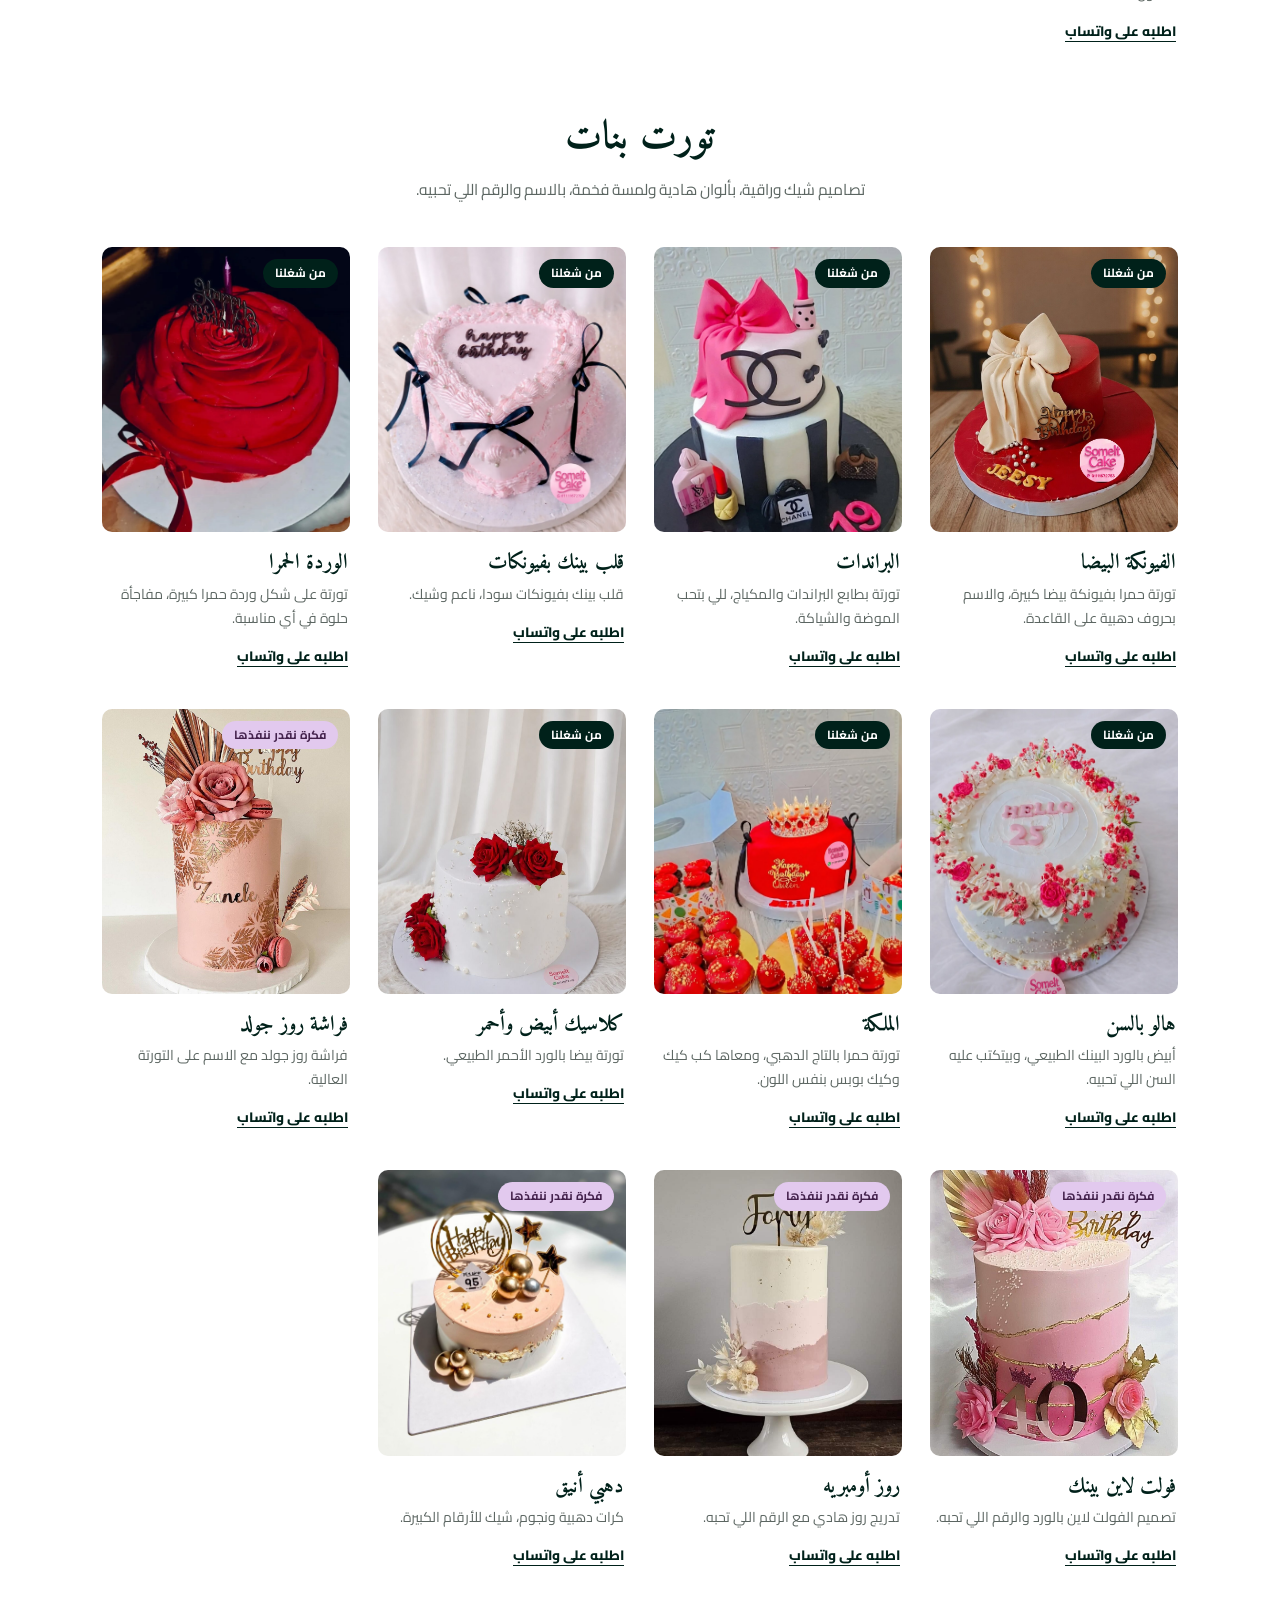
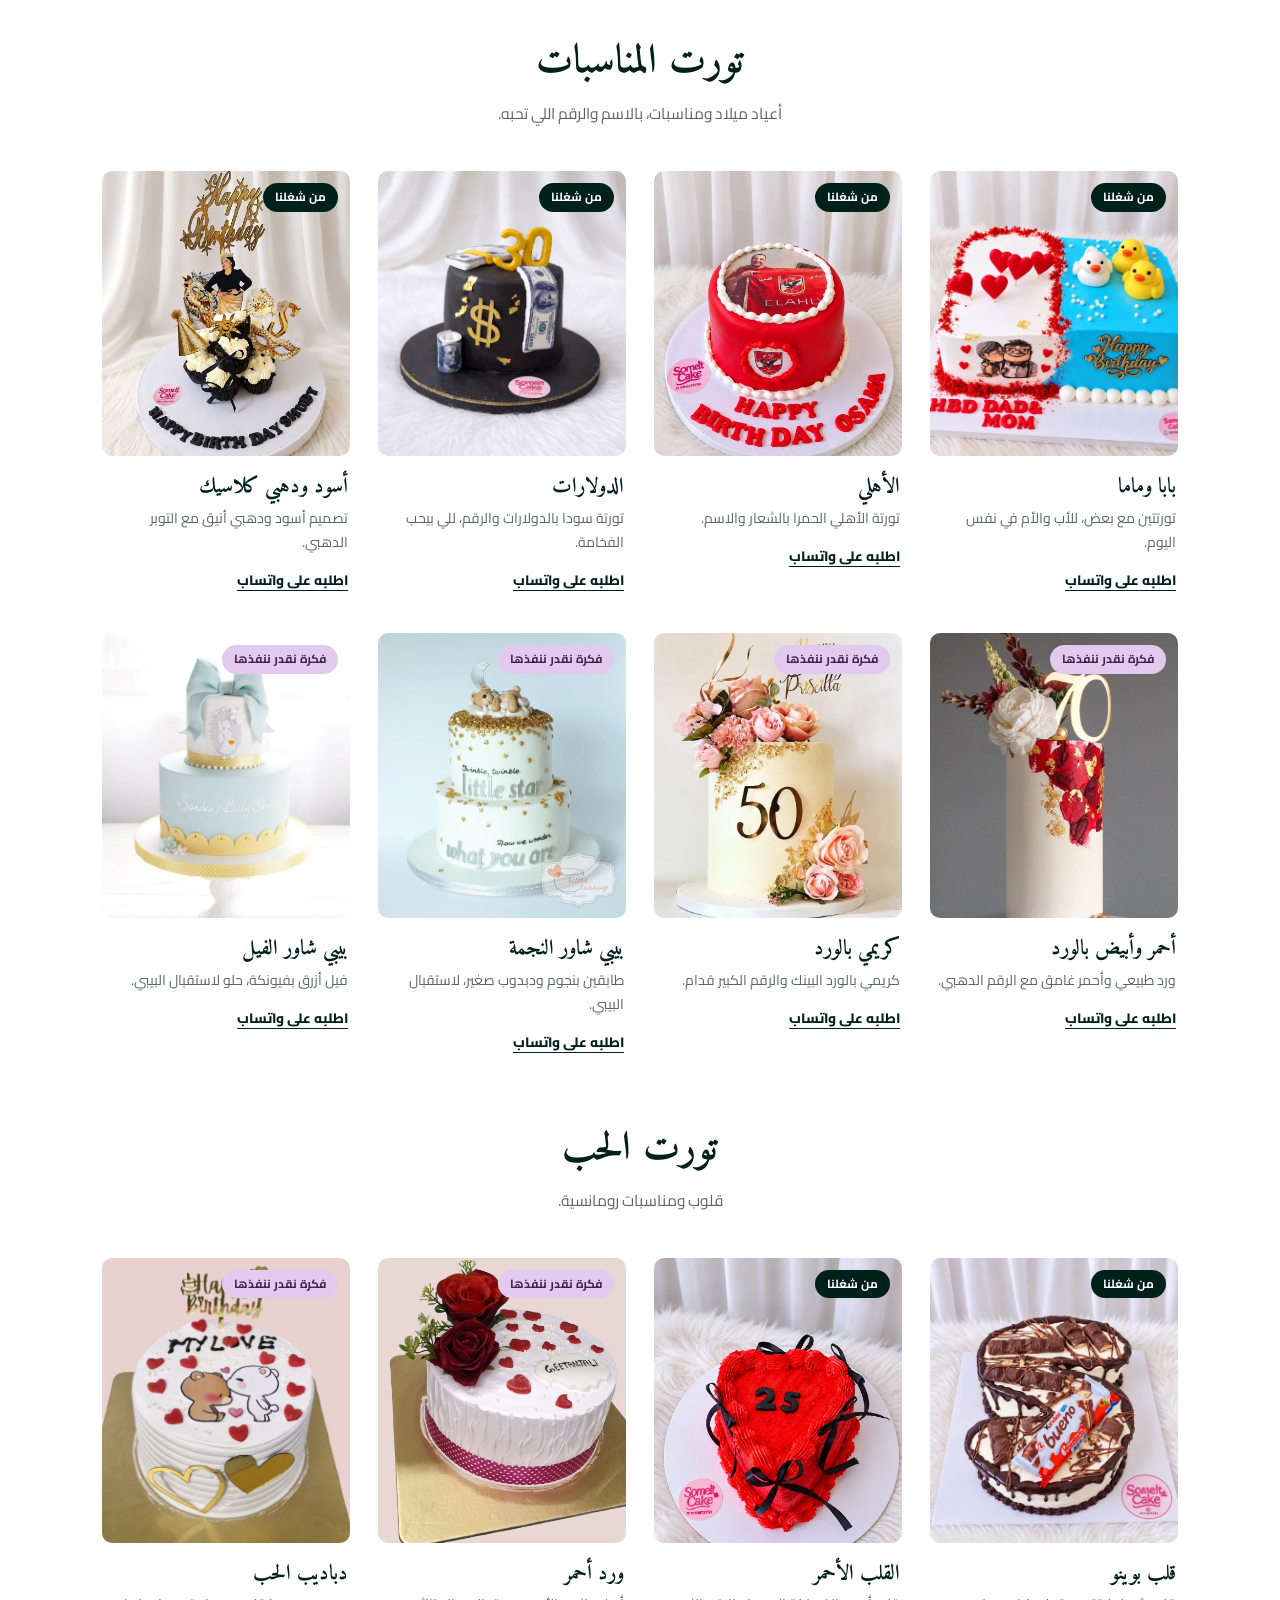
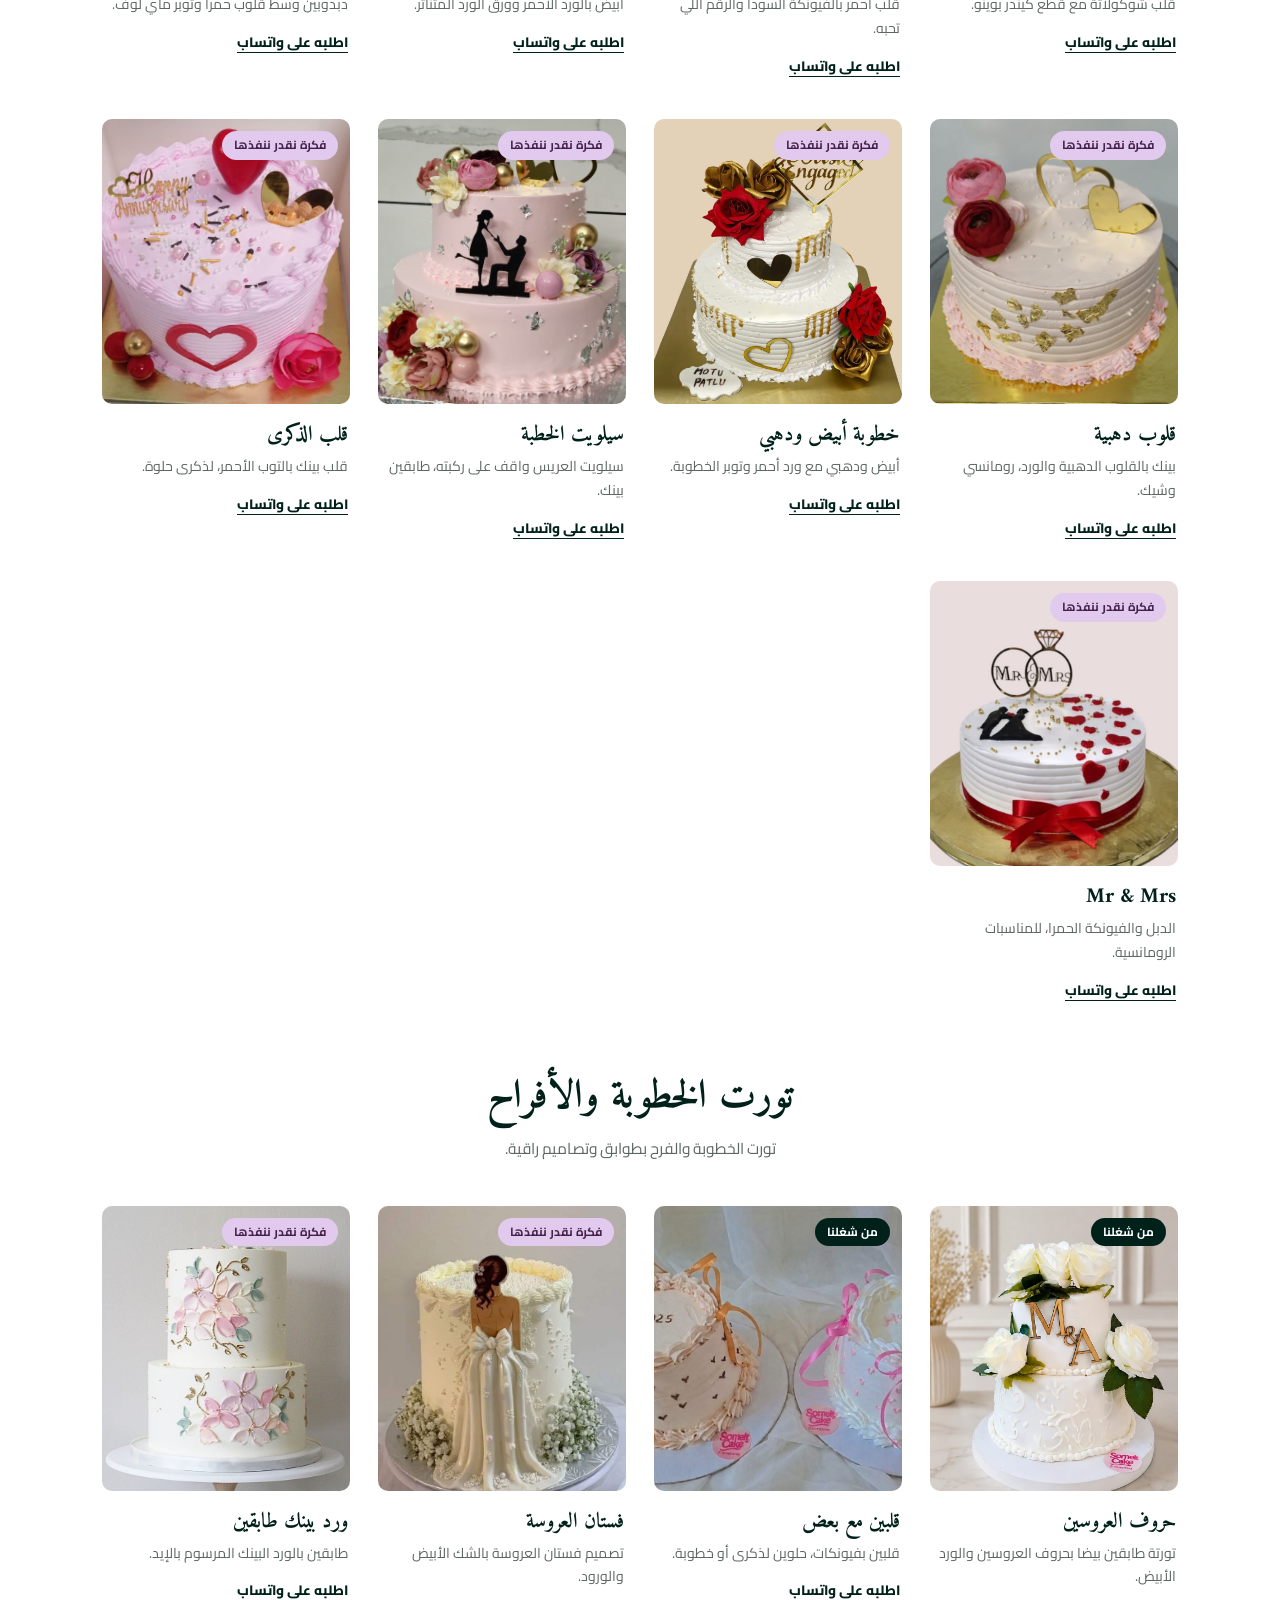
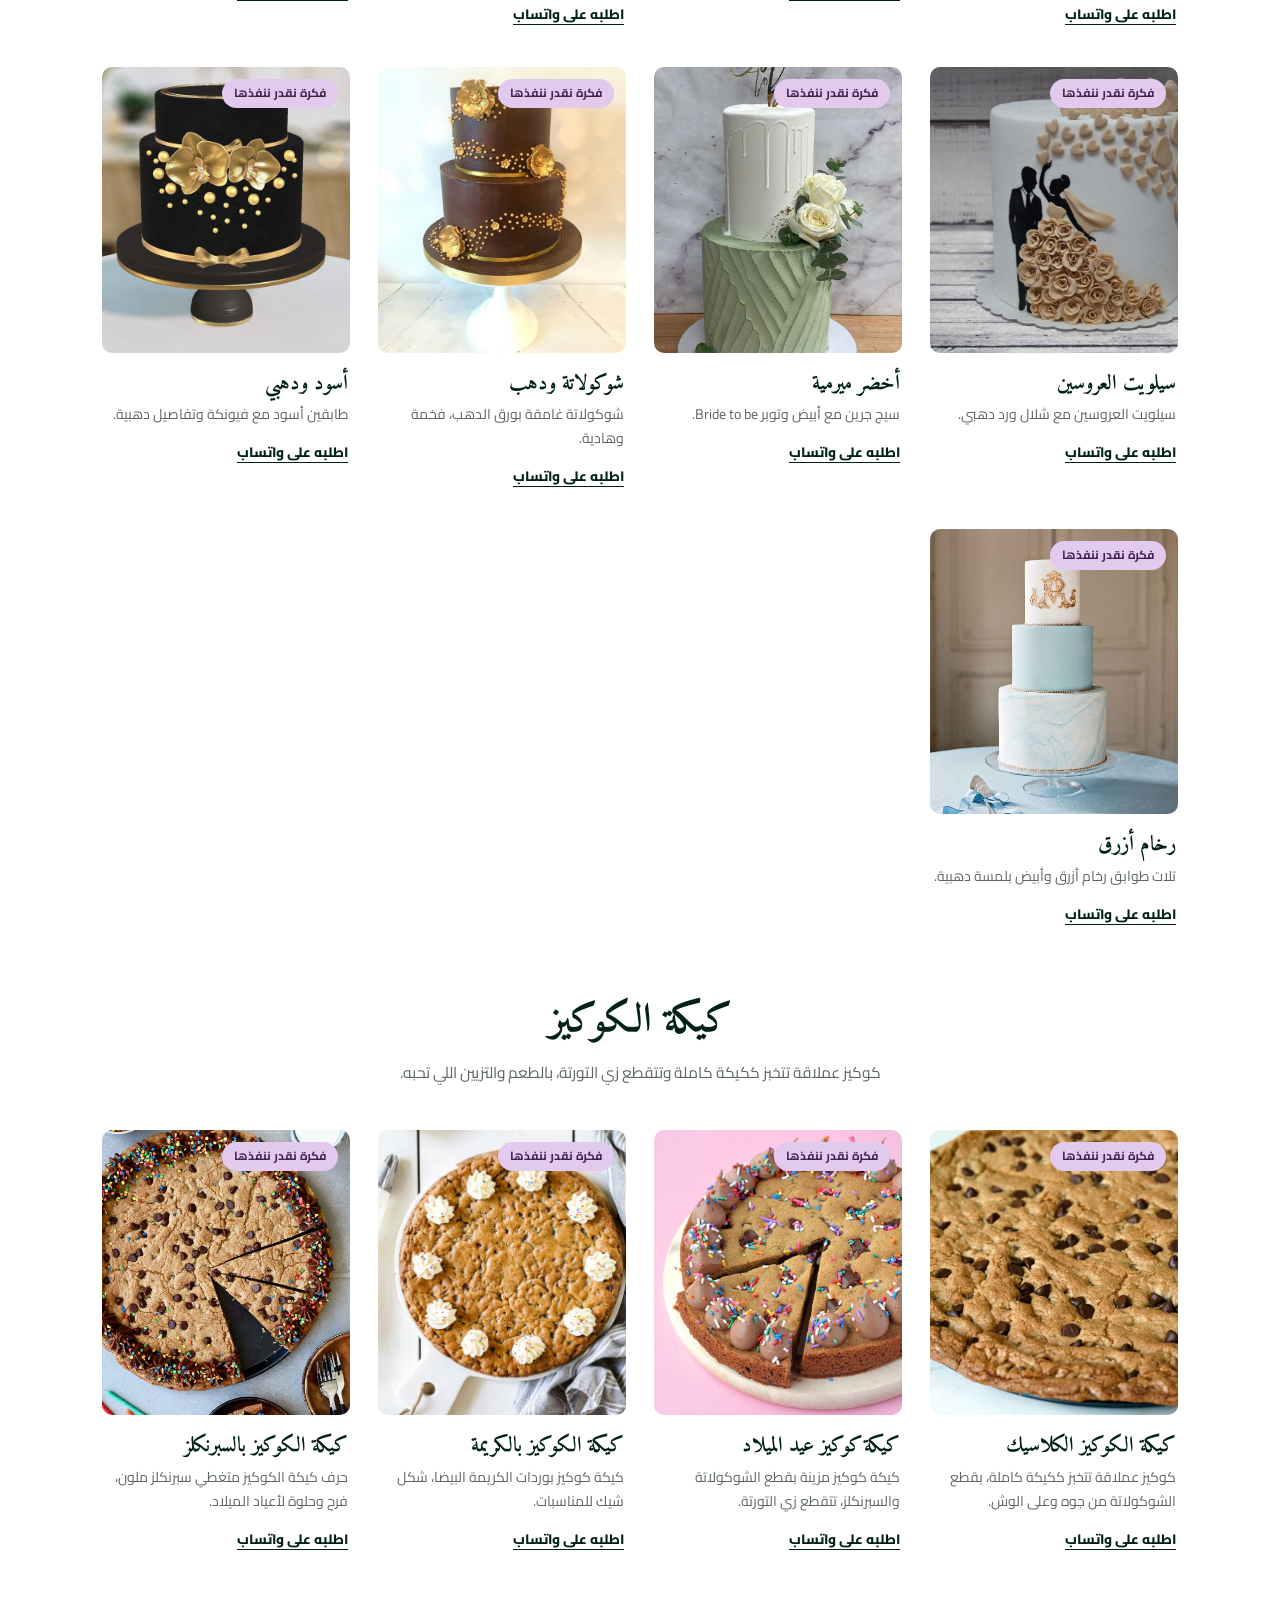
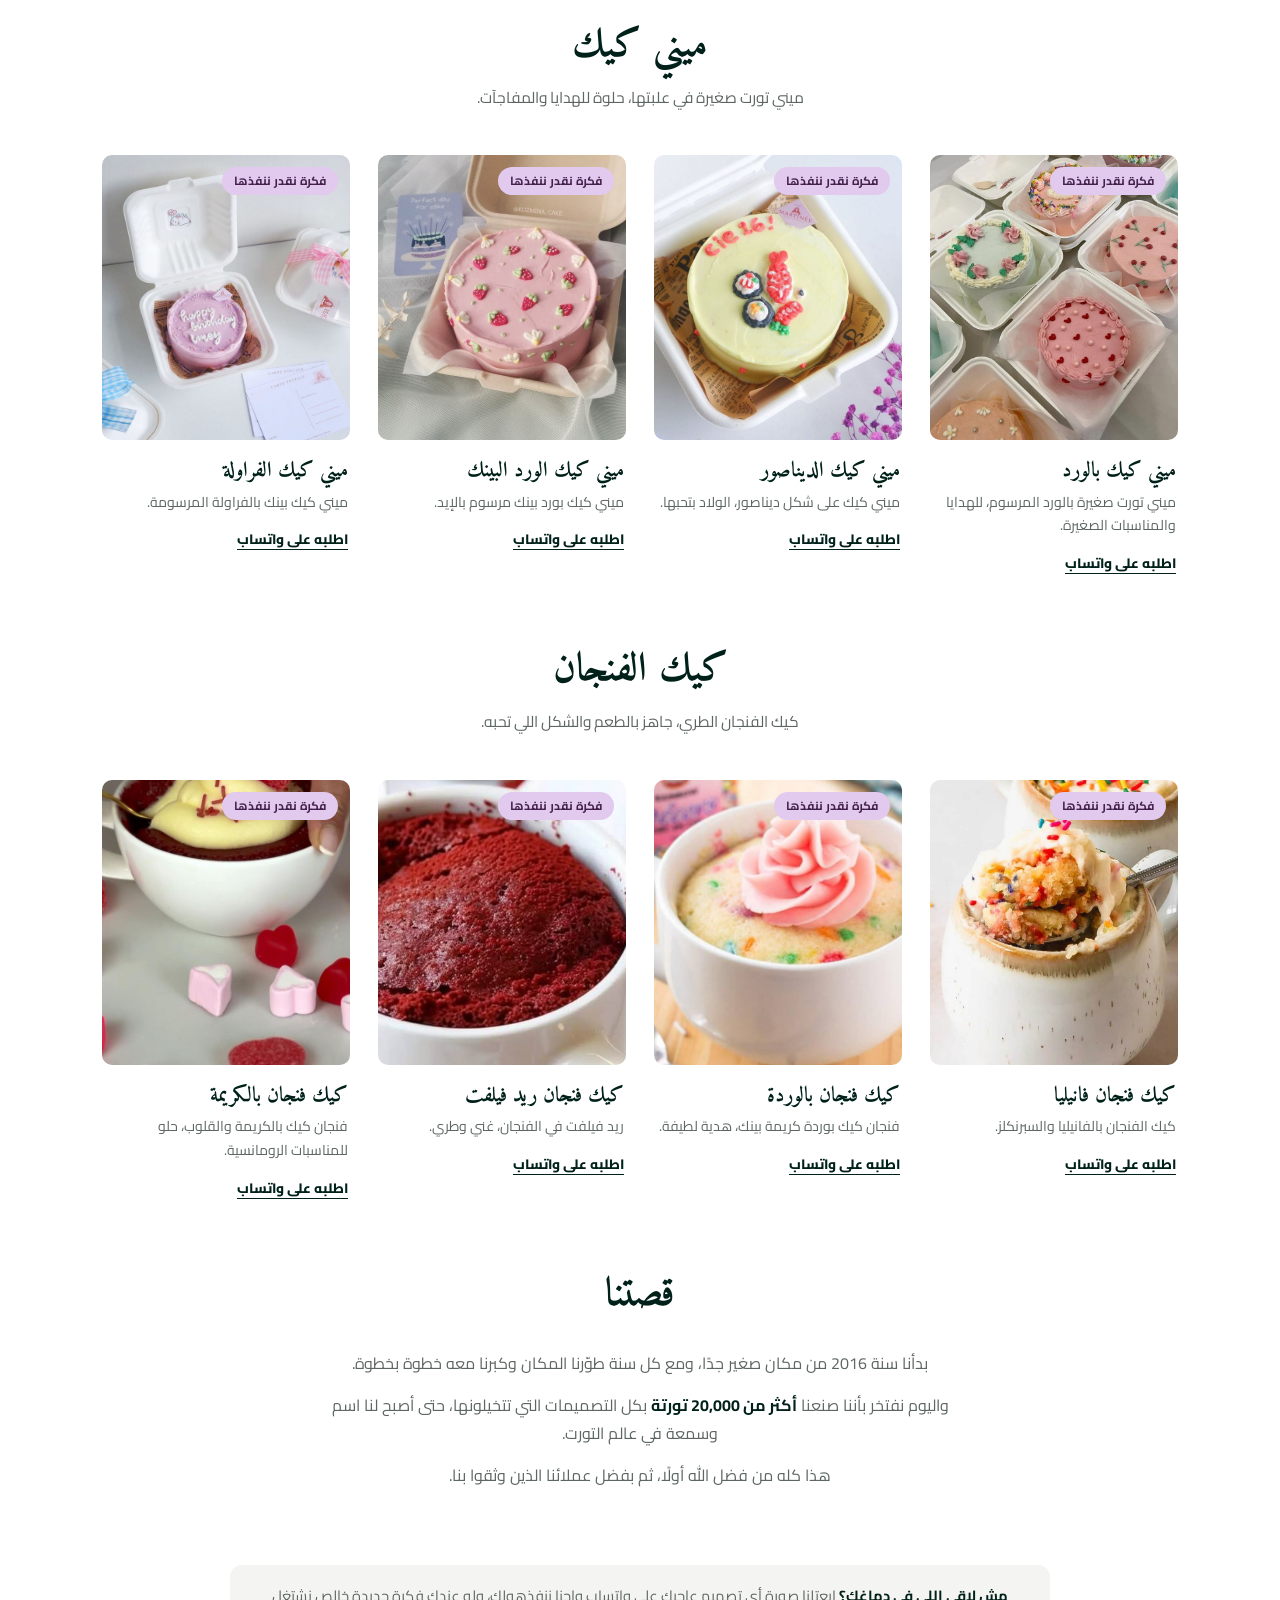
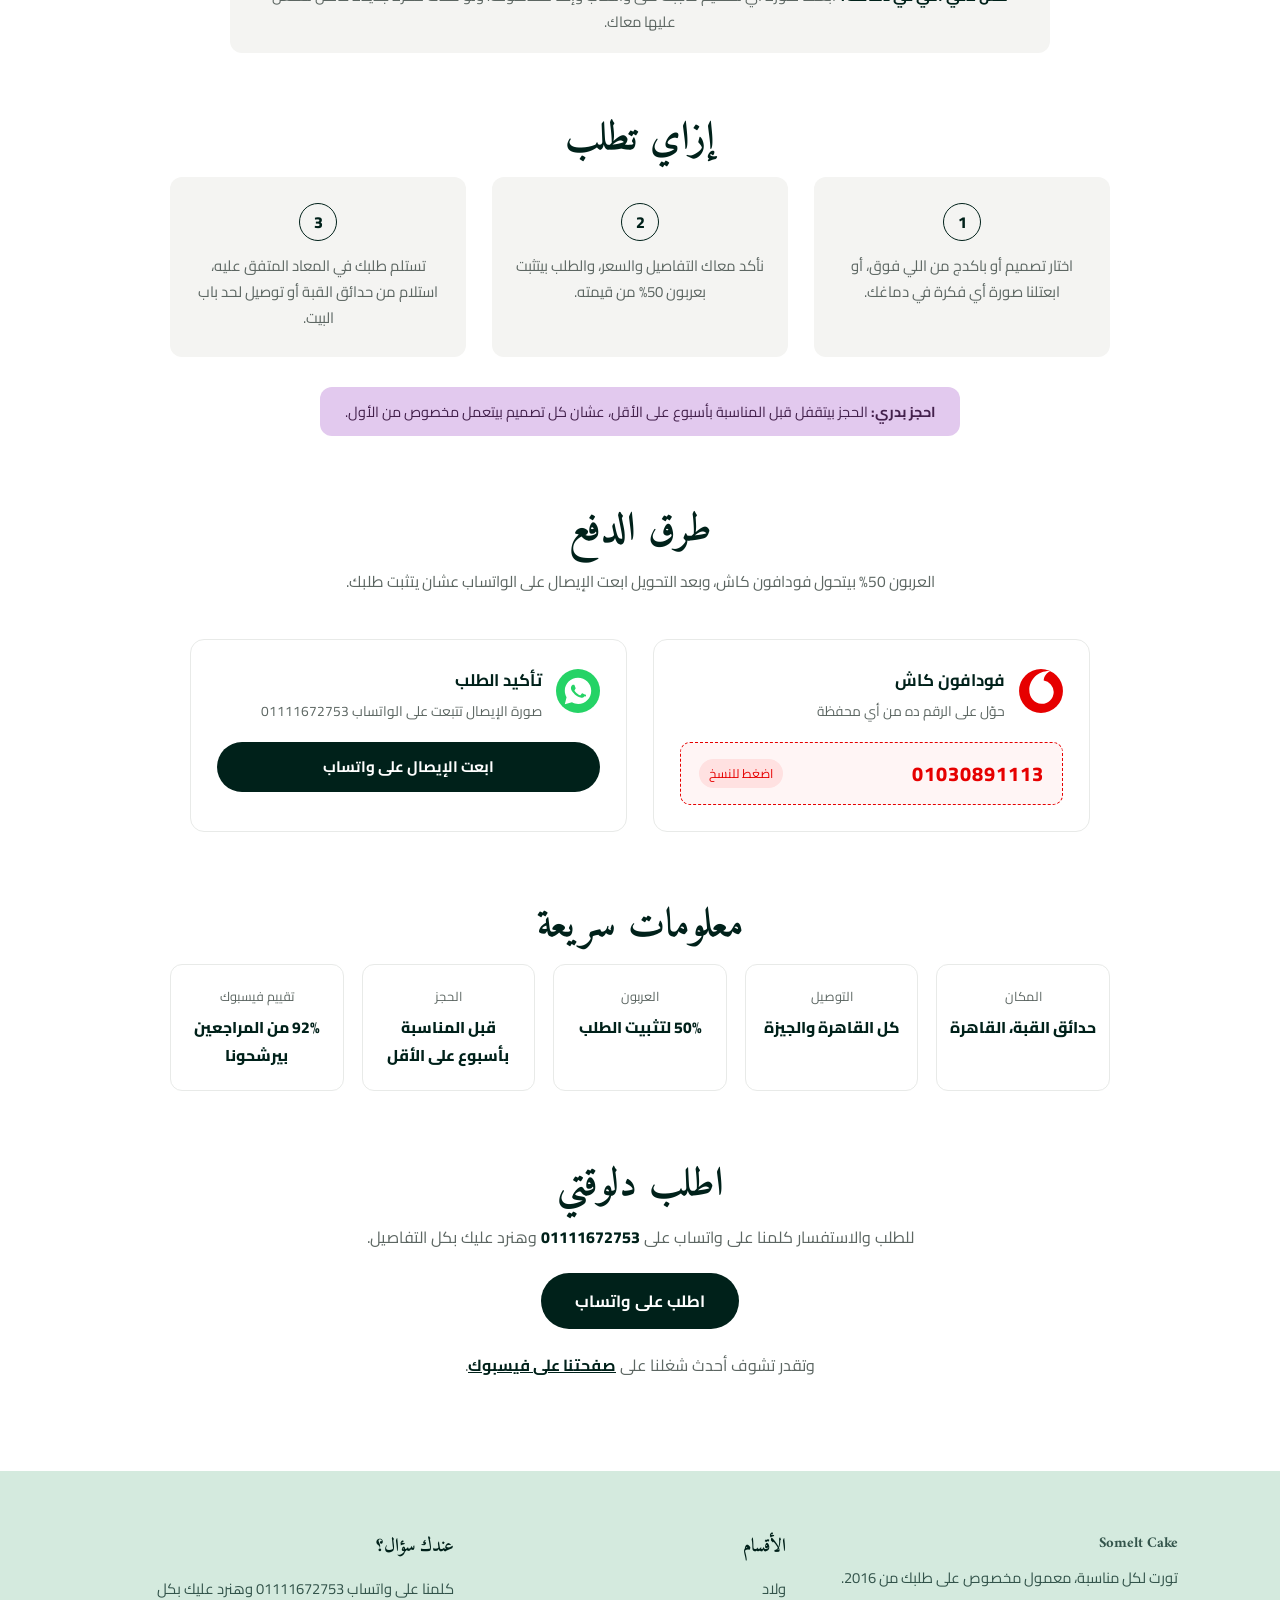
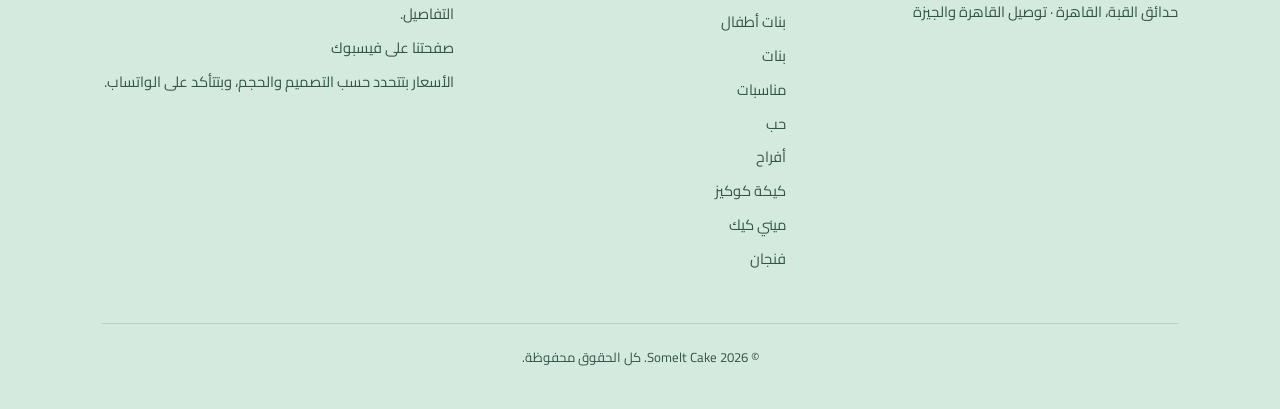
==== commit bae1fb64: "Faithful Magnolia-style restyle: dark green/lilac/mint palette, category strip, borderless cards, mi" ====
--- a/index.html
+++ b/index.html
@@ -18,22 +18,23 @@
 <body>
 
 <header class="topbar">
+  <div class="announce">اطلب عبر واتساب · توصيل لكل القاهرة والجيزة</div>
   <div class="container topbar-inner">
-    <a class="brand" href="#top">Somelt <span>Cake</span></a>
+    <a class="brand" href="#top">Somelt Cake<small>من 2016 · حدائق القبة</small></a>
     <nav class="nav">
       <a href="#packages">الباكدجات</a>
-      <a href="#boys">ولاد</a><a href="#girls">بنات أطفال</a><a href="#women">بنات</a><a href="#occasions">مناسبات</a><a href="#love">حب</a><a href="#weddings">أفراح</a><a href="#cookies">كوكيز</a><a href="#minicakes">ميني كيك</a><a href="#mugcake">فنجان</a>
+      <a href="#boys">ولاد</a><a href="#girls">بنات أطفال</a><a href="#women">بنات</a><a href="#occasions">مناسبات</a><a href="#love">حب</a><a href="#weddings">أفراح</a><a href="#cookies">كيكة كوكيز</a><a href="#minicakes">ميني كيك</a><a href="#mugcake">فنجان</a>
       <a href="#story">قصتنا</a>
       <a href="#order">إزاي تطلب</a>
       <a href="#payment">طرق الدفع</a>
       <a href="#contact">اطلب دلوقتي</a>
     </nav>
-    <a class="wa-btn topbar-cta" href="https://wa.me/201111672753?text=%D8%A7%D9%84%D8%B3%D9%84%D8%A7%D9%85%20%D8%B9%D9%84%D9%8A%D9%83%D9%85%D8%8C%20%D8%B9%D8%A7%D9%8A%D8%B2%20%D8%A3%D8%B3%D8%AA%D9%81%D8%B3%D8%B1%20%D8%B9%D9%86%20%D8%AA%D8%B5%D9%85%D9%8A%D9%85%20%D8%AA%D9%88%D8%B1%D8%AA%D8%A9" target="_blank" rel="noopener">اطلب على واتساب</a>
+    <a class="pill topbar-cta" href="https://wa.me/201111672753?text=%D8%A7%D9%84%D8%B3%D9%84%D8%A7%D9%85%20%D8%B9%D9%84%D9%8A%D9%83%D9%85%D8%8C%20%D8%B9%D8%A7%D9%8A%D8%B2%20%D8%A3%D8%B3%D8%AA%D9%81%D8%B3%D8%B1%20%D8%B9%D9%86%20%D8%AA%D8%B5%D9%85%D9%8A%D9%85%20%D8%AA%D9%88%D8%B1%D8%AA%D8%A9" target="_blank" rel="noopener">اطلب على واتساب</a>
     <button class="burger" id="burger" aria-label="القائمة" aria-expanded="false"><span></span><span></span><span></span></button>
   </div>
   <nav class="mobile-menu" id="mobileMenu">
     <a href="#packages">الباكدجات</a>
-    <a href="#boys">ولاد</a><a href="#girls">بنات أطفال</a><a href="#women">بنات</a><a href="#occasions">مناسبات</a><a href="#love">حب</a><a href="#weddings">أفراح</a><a href="#cookies">كوكيز</a><a href="#minicakes">ميني كيك</a><a href="#mugcake">فنجان</a>
+    <a href="#boys">ولاد</a><a href="#girls">بنات أطفال</a><a href="#women">بنات</a><a href="#occasions">مناسبات</a><a href="#love">حب</a><a href="#weddings">أفراح</a><a href="#cookies">كيكة كوكيز</a><a href="#minicakes">ميني كيك</a><a href="#mugcake">فنجان</a>
     <a href="#story">قصتنا</a>
     <a href="#order">إزاي تطلب</a>
     <a href="#payment">طرق الدفع</a>
@@ -50,8 +51,8 @@
         <h1>تورت لكل مناسبة،<br>معمول مخصوص على طلبك</h1>
         <p class="hero-sub">عندنا 67 تصميم وباكدج مرتبين في أقسام، بين شغلنا الحقيقي وأفكار تصاميم بنقدر ننفذها. اختار اللي يعجبك واطلبه على واتساب.</p>
         <div class="hero-actions">
-          <a class="wa-btn big" href="https://wa.me/201111672753?text=%D8%A7%D9%84%D8%B3%D9%84%D8%A7%D9%85%20%D8%B9%D9%84%D9%8A%D9%83%D9%85%D8%8C%20%D8%B9%D8%A7%D9%8A%D8%B2%20%D8%A3%D8%B3%D8%AA%D9%81%D8%B3%D8%B1%20%D8%B9%D9%86%20%D8%AA%D8%B5%D9%85%D9%8A%D9%85%20%D8%AA%D9%88%D8%B1%D8%AA%D8%A9" target="_blank" rel="noopener">اطلب على واتساب</a>
-          <a class="ghost-btn" href="#packages">شوف التصاميم</a>
+          <a class="pill" href="https://wa.me/201111672753?text=%D8%A7%D9%84%D8%B3%D9%84%D8%A7%D9%85%20%D8%B9%D9%84%D9%8A%D9%83%D9%85%D8%8C%20%D8%B9%D8%A7%D9%8A%D8%B2%20%D8%A3%D8%B3%D8%AA%D9%81%D8%B3%D8%B1%20%D8%B9%D9%86%20%D8%AA%D8%B5%D9%85%D9%8A%D9%85%20%D8%AA%D9%88%D8%B1%D8%AA%D8%A9" target="_blank" rel="noopener">اطلب على واتساب</a>
+          <a class="text-link" href="#packages">شوف التصاميم</a>
         </div>
       </div>
       <div class="hero-photo">
@@ -61,6 +62,10 @@
     </div>
   </section>
 
+  <section class="catstrip">
+    <div class="container cat-row"><a class="cat" href="#boys"><span class="cat-img"><img src="photos/batman.jpg" alt="تورت ولاد أطفال" loading="lazy"></span><span class="cat-name">تورت ولاد أطفال</span></a><a class="cat" href="#girls"><span class="cat-img"><img src="photos/masha.jpg" alt="تورت بنات أطفال" loading="lazy"></span><span class="cat-name">تورت بنات أطفال</span></a><a class="cat" href="#women"><span class="cat-img"><img src="photos/women-red-bow.jpg" alt="تورت بنات" loading="lazy"></span><span class="cat-name">تورت بنات</span></a><a class="cat" href="#occasions"><span class="cat-img"><img src="photos/dad-mom.jpg" alt="تورت المناسبات" loading="lazy"></span><span class="cat-name">تورت المناسبات</span></a><a class="cat" href="#love"><span class="cat-img"><img src="photos/bueno-heart.jpg" alt="تورت الحب" loading="lazy"></span><span class="cat-name">تورت الحب</span></a><a class="cat" href="#weddings"><span class="cat-img"><img src="photos/ma-white.jpg" alt="تورت الخطوبة والأفراح" loading="lazy"></span><span class="cat-name">تورت الخطوبة والأفراح</span></a><a class="cat" href="#cookies"><span class="cat-img"><img src="photos/cookies-1.jpg" alt="كيكة الكوكيز" loading="lazy"></span><span class="cat-name">كيكة الكوكيز</span></a><a class="cat" href="#minicakes"><span class="cat-img"><img src="photos/mini-1.jpg" alt="ميني كيك" loading="lazy"></span><span class="cat-name">ميني كيك</span></a><a class="cat" href="#mugcake"><span class="cat-img"><img src="photos/mug-1.jpg" alt="كيك الفنجان" loading="lazy"></span><span class="cat-name">كيك الفنجان</span></a></div>
+  </section>
+
   <section id="packages" class="section">
     <h2>باكدجات الحفلات</h2>
     <p class="section-note">حفلة كاملة بنفس الشخصية: تورتة وكب كيك وكيك بوبس مع بعض في باكدج واحد. السعر حسب الحجم وعدد القطع، وبيتأكد على الواتساب.</p>
@@ -73,7 +78,7 @@
         <div class="card-body">
           <h3>باكدج ماشا والدب</h3>
           <p>تورتة طابقين مع كب كيك وكيك بوبس بنفس الشخصية.</p>
-          <a class="wa-btn" href="https://wa.me/201111672753?text=%D8%A7%D9%84%D8%B3%D9%84%D8%A7%D9%85%20%D8%B9%D9%84%D9%8A%D9%83%D9%85%D8%8C%20%D8%B9%D8%A7%D8%AC%D8%A8%D9%86%D9%8A%20%D8%A8%D8%A7%D9%83%D8%AF%D8%AC%20%D9%85%D8%A7%D8%B4%D8%A7%20%D9%88%D8%A7%D9%84%D8%AF%D8%A8%20%D9%85%D9%86%20%D8%A7%D9%84%D9%85%D9%88%D9%82%D8%B9%20%D9%88%D8%B9%D8%A7%D9%8A%D8%B2%20%D8%A3%D8%B3%D8%AA%D9%81%D8%B3%D8%B1%20%D8%B9%D9%86%D9%87" target="_blank" rel="noopener">اطلب الباكدج على واتساب</a>
+          <a class="card-link" href="https://wa.me/201111672753?text=%D8%A7%D9%84%D8%B3%D9%84%D8%A7%D9%85%20%D8%B9%D9%84%D9%8A%D9%83%D9%85%D8%8C%20%D8%B9%D8%A7%D8%AC%D8%A8%D9%86%D9%8A%20%D8%A8%D8%A7%D9%83%D8%AF%D8%AC%20%D9%85%D8%A7%D8%B4%D8%A7%20%D9%88%D8%A7%D9%84%D8%AF%D8%A8%20%D9%85%D9%86%20%D8%A7%D9%84%D9%85%D9%88%D9%82%D8%B9%20%D9%88%D8%B9%D8%A7%D9%8A%D8%B2%20%D8%A3%D8%B3%D8%AA%D9%81%D8%B3%D8%B1%20%D8%B9%D9%86%D9%87" target="_blank" rel="noopener">اطلب الباكدج على واتساب</a>
         </div>
       </article>
       <article class="card">
@@ -84,7 +89,7 @@
         <div class="card-body">
           <h3>باكدج باتمان</h3>
           <p>تورتة مع كب كيك وكيك بوبس وكوكيز بنفس الشخصية.</p>
-          <a class="wa-btn" href="https://wa.me/201111672753?text=%D8%A7%D9%84%D8%B3%D9%84%D8%A7%D9%85%20%D8%B9%D9%84%D9%8A%D9%83%D9%85%D8%8C%20%D8%B9%D8%A7%D8%AC%D8%A8%D9%86%D9%8A%20%D8%A8%D8%A7%D9%83%D8%AF%D8%AC%20%D8%A8%D8%A7%D8%AA%D9%85%D8%A7%D9%86%20%D9%85%D9%86%20%D8%A7%D9%84%D9%85%D9%88%D9%82%D8%B9%20%D9%88%D8%B9%D8%A7%D9%8A%D8%B2%20%D8%A3%D8%B3%D8%AA%D9%81%D8%B3%D8%B1%20%D8%B9%D9%86%D9%87" target="_blank" rel="noopener">اطلب الباكدج على واتساب</a>
+          <a class="card-link" href="https://wa.me/201111672753?text=%D8%A7%D9%84%D8%B3%D9%84%D8%A7%D9%85%20%D8%B9%D9%84%D9%8A%D9%83%D9%85%D8%8C%20%D8%B9%D8%A7%D8%AC%D8%A8%D9%86%D9%8A%20%D8%A8%D8%A7%D9%83%D8%AF%D8%AC%20%D8%A8%D8%A7%D8%AA%D9%85%D8%A7%D9%86%20%D9%85%D9%86%20%D8%A7%D9%84%D9%85%D9%88%D9%82%D8%B9%20%D9%88%D8%B9%D8%A7%D9%8A%D8%B2%20%D8%A3%D8%B3%D8%AA%D9%81%D8%B3%D8%B1%20%D8%B9%D9%86%D9%87" target="_blank" rel="noopener">اطلب الباكدج على واتساب</a>
         </div>
       </article>
       <article class="card">
@@ -95,7 +100,7 @@
         <div class="card-body">
           <h3>باكدج الفراشات</h3>
           <p>تورتة طابقين مع كوكيز وكيك بوبس بنفس الشكل.</p>
-          <a class="wa-btn" href="https://wa.me/201111672753?text=%D8%A7%D9%84%D8%B3%D9%84%D8%A7%D9%85%20%D8%B9%D9%84%D9%8A%D9%83%D9%85%D8%8C%20%D8%B9%D8%A7%D8%AC%D8%A8%D9%86%D9%8A%20%D8%A8%D8%A7%D9%83%D8%AF%D8%AC%20%D8%A7%D9%84%D9%81%D8%B1%D8%A7%D8%B4%D8%A7%D8%AA%20%D9%85%D9%86%20%D8%A7%D9%84%D9%85%D9%88%D9%82%D8%B9%20%D9%88%D8%B9%D8%A7%D9%8A%D8%B2%20%D8%A3%D8%B3%D8%AA%D9%81%D8%B3%D8%B1%20%D8%B9%D9%86%D9%87" target="_blank" rel="noopener">اطلب الباكدج على واتساب</a>
+          <a class="card-link" href="https://wa.me/201111672753?text=%D8%A7%D9%84%D8%B3%D9%84%D8%A7%D9%85%20%D8%B9%D9%84%D9%8A%D9%83%D9%85%D8%8C%20%D8%B9%D8%A7%D8%AC%D8%A8%D9%86%D9%8A%20%D8%A8%D8%A7%D9%83%D8%AF%D8%AC%20%D8%A7%D9%84%D9%81%D8%B1%D8%A7%D8%B4%D8%A7%D8%AA%20%D9%85%D9%86%20%D8%A7%D9%84%D9%85%D9%88%D9%82%D8%B9%20%D9%88%D8%B9%D8%A7%D9%8A%D8%B2%20%D8%A3%D8%B3%D8%AA%D9%81%D8%B3%D8%B1%20%D8%B9%D9%86%D9%87" target="_blank" rel="noopener">اطلب الباكدج على واتساب</a>
         </div>
       </article>
     </div>
@@ -121,7 +126,7 @@
         <div class="card-body">
           <h3>باتمان</h3>
           <p>تورتة مع كب كيك وكيك بوبس وكوكيز بنفس الشخصية.</p>
-          <a class="wa-btn" href="https://wa.me/201111672753?text=%D8%A7%D9%84%D8%B3%D9%84%D8%A7%D9%85%20%D8%B9%D9%84%D9%8A%D9%83%D9%85%D8%8C%20%D8%B9%D8%A7%D8%AC%D8%A8%D9%86%D9%8A%20%D8%AA%D8%B5%D9%85%D9%8A%D9%85%20%D8%A8%D8%A7%D8%AA%D9%85%D8%A7%D9%86%20%D9%85%D9%86%20%D8%A7%D9%84%D9%85%D9%88%D9%82%D8%B9%20%D9%88%D8%B9%D8%A7%D9%8A%D8%B2%20%D8%A3%D8%B3%D8%AA%D9%81%D8%B3%D8%B1%20%D8%B9%D9%86%D9%87" target="_blank" rel="noopener">اطلبه على واتساب</a>
+          <a class="card-link" href="https://wa.me/201111672753?text=%D8%A7%D9%84%D8%B3%D9%84%D8%A7%D9%85%20%D8%B9%D9%84%D9%8A%D9%83%D9%85%D8%8C%20%D8%B9%D8%A7%D8%AC%D8%A8%D9%86%D9%8A%20%D8%AA%D8%B5%D9%85%D9%8A%D9%85%20%D8%A8%D8%A7%D8%AA%D9%85%D8%A7%D9%86%20%D9%85%D9%86%20%D8%A7%D9%84%D9%85%D9%88%D9%82%D8%B9%20%D9%88%D8%B9%D8%A7%D9%8A%D8%B2%20%D8%A3%D8%B3%D8%AA%D9%81%D8%B3%D8%B1%20%D8%B9%D9%86%D9%87" target="_blank" rel="noopener">اطلبه على واتساب</a>
         </div>
       </article>
       <article class="card">
@@ -132,7 +137,7 @@
         <div class="card-body">
           <h3>الديناصورات</h3>
           <p>تورتة ديناصورات خضرا بالاسم على القاعدة.</p>
-          <a class="wa-btn" href="https://wa.me/201111672753?text=%D8%A7%D9%84%D8%B3%D9%84%D8%A7%D9%85%20%D8%B9%D9%84%D9%8A%D9%83%D9%85%D8%8C%20%D8%B9%D8%A7%D8%AC%D8%A8%D9%86%D9%8A%20%D8%AA%D8%B5%D9%85%D9%8A%D9%85%20%D8%A7%D9%84%D8%AF%D9%8A%D9%86%D8%A7%D8%B5%D9%88%D8%B1%D8%A7%D8%AA%20%D9%85%D9%86%20%D8%A7%D9%84%D9%85%D9%88%D9%82%D8%B9%20%D9%88%D8%B9%D8%A7%D9%8A%D8%B2%20%D8%A3%D8%B3%D8%AA%D9%81%D8%B3%D8%B1%20%D8%B9%D9%86%D9%87" target="_blank" rel="noopener">اطلبه على واتساب</a>
+          <a class="card-link" href="https://wa.me/201111672753?text=%D8%A7%D9%84%D8%B3%D9%84%D8%A7%D9%85%20%D8%B9%D9%84%D9%8A%D9%83%D9%85%D8%8C%20%D8%B9%D8%A7%D8%AC%D8%A8%D9%86%D9%8A%20%D8%AA%D8%B5%D9%85%D9%8A%D9%85%20%D8%A7%D9%84%D8%AF%D9%8A%D9%86%D8%A7%D8%B5%D9%88%D8%B1%D8%A7%D8%AA%20%D9%85%D9%86%20%D8%A7%D9%84%D9%85%D9%88%D9%82%D8%B9%20%D9%88%D8%B9%D8%A7%D9%8A%D8%B2%20%D8%A3%D8%B3%D8%AA%D9%81%D8%B3%D8%B1%20%D8%B9%D9%86%D9%87" target="_blank" rel="noopener">اطلبه على واتساب</a>
         </div>
       </article>
       <article class="card">
@@ -143,7 +148,7 @@
         <div class="card-body">
           <h3>سوبرمان وأصحابه</h3>
           <p>سوبرمان وسبونج بوب وباتمان، تورتة لكل بطل في نفس الحفلة.</p>
-          <a class="wa-btn" href="https://wa.me/201111672753?text=%D8%A7%D9%84%D8%B3%D9%84%D8%A7%D9%85%20%D8%B9%D9%84%D9%8A%D9%83%D9%85%D8%8C%20%D8%B9%D8%A7%D8%AC%D8%A8%D9%86%D9%8A%20%D8%AA%D8%B5%D9%85%D9%8A%D9%85%20%D8%B3%D9%88%D8%A8%D8%B1%D9%85%D8%A7%D9%86%20%D9%88%D8%A3%D8%B5%D8%AD%D8%A7%D8%A8%D9%87%20%D9%85%D9%86%20%D8%A7%D9%84%D9%85%D9%88%D9%82%D8%B9%20%D9%88%D8%B9%D8%A7%D9%8A%D8%B2%20%D8%A3%D8%B3%D8%AA%D9%81%D8%B3%D8%B1%20%D8%B9%D9%86%D9%87" target="_blank" rel="noopener">اطلبه على واتساب</a>
+          <a class="card-link" href="https://wa.me/201111672753?text=%D8%A7%D9%84%D8%B3%D9%84%D8%A7%D9%85%20%D8%B9%D9%84%D9%8A%D9%83%D9%85%D8%8C%20%D8%B9%D8%A7%D8%AC%D8%A8%D9%86%D9%8A%20%D8%AA%D8%B5%D9%85%D9%8A%D9%85%20%D8%B3%D9%88%D8%A8%D8%B1%D9%85%D8%A7%D9%86%20%D9%88%D8%A3%D8%B5%D8%AD%D8%A7%D8%A8%D9%87%20%D9%85%D9%86%20%D8%A7%D9%84%D9%85%D9%88%D9%82%D8%B9%20%D9%88%D8%B9%D8%A7%D9%8A%D8%B2%20%D8%A3%D8%B3%D8%AA%D9%81%D8%B3%D8%B1%20%D8%B9%D9%86%D9%87" target="_blank" rel="noopener">اطلبه على واتساب</a>
         </div>
       </article>
       <article class="card">
@@ -154,7 +159,7 @@
         <div class="card-body">
           <h3>الوحش الأزرق</h3>
           <p>الوحش الأزرق بعيونه التلاتة، واسم ابنك على القاعدة.</p>
-          <a class="wa-btn" href="https://wa.me/201111672753?text=%D8%A7%D9%84%D8%B3%D9%84%D8%A7%D9%85%20%D8%B9%D9%84%D9%8A%D9%83%D9%85%D8%8C%20%D8%B9%D8%A7%D8%AC%D8%A8%D9%86%D9%8A%20%D8%AA%D8%B5%D9%85%D9%8A%D9%85%20%D8%A7%D9%84%D9%88%D8%AD%D8%B4%20%D8%A7%D9%84%D8%A3%D8%B2%D8%B1%D9%82%20%D9%85%D9%86%20%D8%A7%D9%84%D9%85%D9%88%D9%82%D8%B9%20%D9%88%D8%B9%D8%A7%D9%8A%D8%B2%20%D8%A3%D8%B3%D8%AA%D9%81%D8%B3%D8%B1%20%D8%B9%D9%86%D9%87" target="_blank" rel="noopener">اطلبه على واتساب</a>
+          <a class="card-link" href="https://wa.me/201111672753?text=%D8%A7%D9%84%D8%B3%D9%84%D8%A7%D9%85%20%D8%B9%D9%84%D9%8A%D9%83%D9%85%D8%8C%20%D8%B9%D8%A7%D8%AC%D8%A8%D9%86%D9%8A%20%D8%AA%D8%B5%D9%85%D9%8A%D9%85%20%D8%A7%D9%84%D9%88%D8%AD%D8%B4%20%D8%A7%D9%84%D8%A3%D8%B2%D8%B1%D9%82%20%D9%85%D9%86%20%D8%A7%D9%84%D9%85%D9%88%D9%82%D8%B9%20%D9%88%D8%B9%D8%A7%D9%8A%D8%B2%20%D8%A3%D8%B3%D8%AA%D9%81%D8%B3%D8%B1%20%D8%B9%D9%86%D9%87" target="_blank" rel="noopener">اطلبه على واتساب</a>
         </div>
       </article>
       <article class="card">
@@ -165,7 +170,7 @@
         <div class="card-body">
           <h3>سيمبا</h3>
           <p>سيمبا بالتاج على قاعدة دهبية، لعشاق ملك الأسد.</p>
-          <a class="wa-btn" href="https://wa.me/201111672753?text=%D8%A7%D9%84%D8%B3%D9%84%D8%A7%D9%85%20%D8%B9%D9%84%D9%8A%D9%83%D9%85%D8%8C%20%D8%B9%D8%A7%D8%AC%D8%A8%D9%86%D9%8A%20%D8%AA%D8%B5%D9%85%D9%8A%D9%85%20%D8%B3%D9%8A%D9%85%D8%A8%D8%A7%20%D9%85%D9%86%20%D8%A7%D9%84%D9%85%D9%88%D9%82%D8%B9%20%D9%88%D8%B9%D8%A7%D9%8A%D8%B2%20%D8%A3%D8%B3%D8%AA%D9%81%D8%B3%D8%B1%20%D8%B9%D9%86%D9%87" target="_blank" rel="noopener">اطلبه على واتساب</a>
+          <a class="card-link" href="https://wa.me/201111672753?text=%D8%A7%D9%84%D8%B3%D9%84%D8%A7%D9%85%20%D8%B9%D9%84%D9%8A%D9%83%D9%85%D8%8C%20%D8%B9%D8%A7%D8%AC%D8%A8%D9%86%D9%8A%20%D8%AA%D8%B5%D9%85%D9%8A%D9%85%20%D8%B3%D9%8A%D9%85%D8%A8%D8%A7%20%D9%85%D9%86%20%D8%A7%D9%84%D9%85%D9%88%D9%82%D8%B9%20%D9%88%D8%B9%D8%A7%D9%8A%D8%B2%20%D8%A3%D8%B3%D8%AA%D9%81%D8%B3%D8%B1%20%D8%B9%D9%86%D9%87" target="_blank" rel="noopener">اطلبه على واتساب</a>
         </div>
       </article>
       <article class="card">
@@ -176,7 +181,7 @@
         <div class="card-body">
           <h3>الفضاء والكواكب</h3>
           <p>كواكب ونجوم وشمس، بالاسم والسن.</p>
-          <a class="wa-btn" href="https://wa.me/201111672753?text=%D8%A7%D9%84%D8%B3%D9%84%D8%A7%D9%85%20%D8%B9%D9%84%D9%8A%D9%83%D9%85%D8%8C%20%D8%B9%D8%A7%D8%AC%D8%A8%D9%86%D9%8A%20%D8%AA%D8%B5%D9%85%D9%8A%D9%85%20%D8%A7%D9%84%D9%81%D8%B6%D8%A7%D8%A1%20%D9%88%D8%A7%D9%84%D9%83%D9%88%D8%A7%D9%83%D8%A8%20%D9%85%D9%86%20%D8%A7%D9%84%D9%85%D9%88%D9%82%D8%B9%20%D9%88%D8%B9%D8%A7%D9%8A%D8%B2%20%D8%A3%D8%B3%D8%AA%D9%81%D8%B3%D8%B1%20%D8%B9%D9%86%D9%87" target="_blank" rel="noopener">اطلبه على واتساب</a>
+          <a class="card-link" href="https://wa.me/201111672753?text=%D8%A7%D9%84%D8%B3%D9%84%D8%A7%D9%85%20%D8%B9%D9%84%D9%8A%D9%83%D9%85%D8%8C%20%D8%B9%D8%A7%D8%AC%D8%A8%D9%86%D9%8A%20%D8%AA%D8%B5%D9%85%D9%8A%D9%85%20%D8%A7%D9%84%D9%81%D8%B6%D8%A7%D8%A1%20%D9%88%D8%A7%D9%84%D9%83%D9%88%D8%A7%D9%83%D8%A8%20%D9%85%D9%86%20%D8%A7%D9%84%D9%85%D9%88%D9%82%D8%B9%20%D9%88%D8%B9%D8%A7%D9%8A%D8%B2%20%D8%A3%D8%B3%D8%AA%D9%81%D8%B3%D8%B1%20%D8%B9%D9%86%D9%87" target="_blank" rel="noopener">اطلبه على واتساب</a>
         </div>
       </article>
       <article class="card">
@@ -187,7 +192,7 @@
         <div class="card-body">
           <h3>بوكيمون</h3>
           <p>كرات البوكيمون والشخصيات بالألوان الزاهية.</p>
-          <a class="wa-btn" href="https://wa.me/201111672753?text=%D8%A7%D9%84%D8%B3%D9%84%D8%A7%D9%85%20%D8%B9%D9%84%D9%8A%D9%83%D9%85%D8%8C%20%D8%B9%D8%A7%D8%AC%D8%A8%D9%86%D9%8A%20%D8%AA%D8%B5%D9%85%D9%8A%D9%85%20%D8%A8%D9%88%D9%83%D9%8A%D9%85%D9%88%D9%86%20%D9%85%D9%86%20%D8%A7%D9%84%D9%85%D9%88%D9%82%D8%B9%20%D9%88%D8%B9%D8%A7%D9%8A%D8%B2%20%D8%A3%D8%B3%D8%AA%D9%81%D8%B3%D8%B1%20%D8%B9%D9%86%D9%87" target="_blank" rel="noopener">اطلبه على واتساب</a>
+          <a class="card-link" href="https://wa.me/201111672753?text=%D8%A7%D9%84%D8%B3%D9%84%D8%A7%D9%85%20%D8%B9%D9%84%D9%8A%D9%83%D9%85%D8%8C%20%D8%B9%D8%A7%D8%AC%D8%A8%D9%86%D9%8A%20%D8%AA%D8%B5%D9%85%D9%8A%D9%85%20%D8%A8%D9%88%D9%83%D9%8A%D9%85%D9%88%D9%86%20%D9%85%D9%86%20%D8%A7%D9%84%D9%85%D9%88%D9%82%D8%B9%20%D9%88%D8%B9%D8%A7%D9%8A%D8%B2%20%D8%A3%D8%B3%D8%AA%D9%81%D8%B3%D8%B1%20%D8%B9%D9%86%D9%87" target="_blank" rel="noopener">اطلبه على واتساب</a>
         </div>
       </article>
       <article class="card">
@@ -198,7 +203,7 @@
         <div class="card-body">
           <h3>عربية البناء</h3>
           <p>التراك والكونز والأتربة، لعشاق العربيات.</p>
-          <a class="wa-btn" href="https://wa.me/201111672753?text=%D8%A7%D9%84%D8%B3%D9%84%D8%A7%D9%85%20%D8%B9%D9%84%D9%8A%D9%83%D9%85%D8%8C%20%D8%B9%D8%A7%D8%AC%D8%A8%D9%86%D9%8A%20%D8%AA%D8%B5%D9%85%D9%8A%D9%85%20%D8%B9%D8%B1%D8%A8%D9%8A%D8%A9%20%D8%A7%D9%84%D8%A8%D9%86%D8%A7%D8%A1%20%D9%85%D9%86%20%D8%A7%D9%84%D9%85%D9%88%D9%82%D8%B9%20%D9%88%D8%B9%D8%A7%D9%8A%D8%B2%20%D8%A3%D8%B3%D8%AA%D9%81%D8%B3%D8%B1%20%D8%B9%D9%86%D9%87" target="_blank" rel="noopener">اطلبه على واتساب</a>
+          <a class="card-link" href="https://wa.me/201111672753?text=%D8%A7%D9%84%D8%B3%D9%84%D8%A7%D9%85%20%D8%B9%D9%84%D9%8A%D9%83%D9%85%D8%8C%20%D8%B9%D8%A7%D8%AC%D8%A8%D9%86%D9%8A%20%D8%AA%D8%B5%D9%85%D9%8A%D9%85%20%D8%B9%D8%B1%D8%A8%D9%8A%D8%A9%20%D8%A7%D9%84%D8%A8%D9%86%D8%A7%D8%A1%20%D9%85%D9%86%20%D8%A7%D9%84%D9%85%D9%88%D9%82%D8%B9%20%D9%88%D8%B9%D8%A7%D9%8A%D8%B2%20%D8%A3%D8%B3%D8%AA%D9%81%D8%B3%D8%B1%20%D8%B9%D9%86%D9%87" target="_blank" rel="noopener">اطلبه على واتساب</a>
         </div>
       </article>
       <article class="card">
@@ -209,7 +214,7 @@
         <div class="card-body">
           <h3>ليفربول</h3>
           <p>شعار ليفربول على تورتة مربعة، لعشاق الريدز.</p>
-          <a class="wa-btn" href="https://wa.me/201111672753?text=%D8%A7%D9%84%D8%B3%D9%84%D8%A7%D9%85%20%D8%B9%D9%84%D9%8A%D9%83%D9%85%D8%8C%20%D8%B9%D8%A7%D8%AC%D8%A8%D9%86%D9%8A%20%D8%AA%D8%B5%D9%85%D9%8A%D9%85%20%D9%84%D9%8A%D9%81%D8%B1%D8%A8%D9%88%D9%84%20%D9%85%D9%86%20%D8%A7%D9%84%D9%85%D9%88%D9%82%D8%B9%20%D9%88%D8%B9%D8%A7%D9%8A%D8%B2%20%D8%A3%D8%B3%D8%AA%D9%81%D8%B3%D8%B1%20%D8%B9%D9%86%D9%87" target="_blank" rel="noopener">اطلبه على واتساب</a>
+          <a class="card-link" href="https://wa.me/201111672753?text=%D8%A7%D9%84%D8%B3%D9%84%D8%A7%D9%85%20%D8%B9%D9%84%D9%8A%D9%83%D9%85%D8%8C%20%D8%B9%D8%A7%D8%AC%D8%A8%D9%86%D9%8A%20%D8%AA%D8%B5%D9%85%D9%8A%D9%85%20%D9%84%D9%8A%D9%81%D8%B1%D8%A8%D9%88%D9%84%20%D9%85%D9%86%20%D8%A7%D9%84%D9%85%D9%88%D9%82%D8%B9%20%D9%88%D8%B9%D8%A7%D9%8A%D8%B2%20%D8%A3%D8%B3%D8%AA%D9%81%D8%B3%D8%B1%20%D8%B9%D9%86%D9%87" target="_blank" rel="noopener">اطلبه على واتساب</a>
         </div>
       </article>
     </div>
@@ -227,7 +232,7 @@
         <div class="card-body">
           <h3>ماشا والدب</h3>
           <p>تورتة طابقين مع كب كيك وكيك بوبس بنفس الشخصية.</p>
-          <a class="wa-btn" href="https://wa.me/201111672753?text=%D8%A7%D9%84%D8%B3%D9%84%D8%A7%D9%85%20%D8%B9%D9%84%D9%8A%D9%83%D9%85%D8%8C%20%D8%B9%D8%A7%D8%AC%D8%A8%D9%86%D9%8A%20%D8%AA%D8%B5%D9%85%D9%8A%D9%85%20%D9%85%D8%A7%D8%B4%D8%A7%20%D9%88%D8%A7%D9%84%D8%AF%D8%A8%20%D9%85%D9%86%20%D8%A7%D9%84%D9%85%D9%88%D9%82%D8%B9%20%D9%88%D8%B9%D8%A7%D9%8A%D8%B2%20%D8%A3%D8%B3%D8%AA%D9%81%D8%B3%D8%B1%20%D8%B9%D9%86%D9%87" target="_blank" rel="noopener">اطلبه على واتساب</a>
+          <a class="card-link" href="https://wa.me/201111672753?text=%D8%A7%D9%84%D8%B3%D9%84%D8%A7%D9%85%20%D8%B9%D9%84%D9%8A%D9%83%D9%85%D8%8C%20%D8%B9%D8%A7%D8%AC%D8%A8%D9%86%D9%8A%20%D8%AA%D8%B5%D9%85%D9%8A%D9%85%20%D9%85%D8%A7%D8%B4%D8%A7%20%D9%88%D8%A7%D9%84%D8%AF%D8%A8%20%D9%85%D9%86%20%D8%A7%D9%84%D9%85%D9%88%D9%82%D8%B9%20%D9%88%D8%B9%D8%A7%D9%8A%D8%B2%20%D8%A3%D8%B3%D8%AA%D9%81%D8%B3%D8%B1%20%D8%B9%D9%86%D9%87" target="_blank" rel="noopener">اطلبه على واتساب</a>
         </div>
       </article>
       <article class="card">
@@ -238,7 +243,7 @@
         <div class="card-body">
           <h3>بيل</h3>
           <p>تورتة بيل الصفرا مع كب كيك بنفس الشخصية.</p>
-          <a class="wa-btn" href="https://wa.me/201111672753?text=%D8%A7%D9%84%D8%B3%D9%84%D8%A7%D9%85%20%D8%B9%D9%84%D9%8A%D9%83%D9%85%D8%8C%20%D8%B9%D8%A7%D8%AC%D8%A8%D9%86%D9%8A%20%D8%AA%D8%B5%D9%85%D9%8A%D9%85%20%D8%A8%D9%8A%D9%84%20%D9%85%D9%86%20%D8%A7%D9%84%D9%85%D9%88%D9%82%D8%B9%20%D9%88%D8%B9%D8%A7%D9%8A%D8%B2%20%D8%A3%D8%B3%D8%AA%D9%81%D8%B3%D8%B1%20%D8%B9%D9%86%D9%87" target="_blank" rel="noopener">اطلبه على واتساب</a>
+          <a class="card-link" href="https://wa.me/201111672753?text=%D8%A7%D9%84%D8%B3%D9%84%D8%A7%D9%85%20%D8%B9%D9%84%D9%8A%D9%83%D9%85%D8%8C%20%D8%B9%D8%A7%D8%AC%D8%A8%D9%86%D9%8A%20%D8%AA%D8%B5%D9%85%D9%8A%D9%85%20%D8%A8%D9%8A%D9%84%20%D9%85%D9%86%20%D8%A7%D9%84%D9%85%D9%88%D9%82%D8%B9%20%D9%88%D8%B9%D8%A7%D9%8A%D8%B2%20%D8%A3%D8%B3%D8%AA%D9%81%D8%B3%D8%B1%20%D8%B9%D9%86%D9%87" target="_blank" rel="noopener">اطلبه على واتساب</a>
         </div>
       </article>
       <article class="card">
@@ -249,7 +254,7 @@
         <div class="card-body">
           <h3>ميني ماوس</h3>
           <p>تورتة ميني ماوس بالفيونكة الحمرا.</p>
-          <a class="wa-btn" href="https://wa.me/201111672753?text=%D8%A7%D9%84%D8%B3%D9%84%D8%A7%D9%85%20%D8%B9%D9%84%D9%8A%D9%83%D9%85%D8%8C%20%D8%B9%D8%A7%D8%AC%D8%A8%D9%86%D9%8A%20%D8%AA%D8%B5%D9%85%D9%8A%D9%85%20%D9%85%D9%8A%D9%86%D9%8A%20%D9%85%D8%A7%D9%88%D8%B3%20%D9%85%D9%86%20%D8%A7%D9%84%D9%85%D9%88%D9%82%D8%B9%20%D9%88%D8%B9%D8%A7%D9%8A%D8%B2%20%D8%A3%D8%B3%D8%AA%D9%81%D8%B3%D8%B1%20%D8%B9%D9%86%D9%87" target="_blank" rel="noopener">اطلبه على واتساب</a>
+          <a class="card-link" href="https://wa.me/201111672753?text=%D8%A7%D9%84%D8%B3%D9%84%D8%A7%D9%85%20%D8%B9%D9%84%D9%8A%D9%83%D9%85%D8%8C%20%D8%B9%D8%A7%D8%AC%D8%A8%D9%86%D9%8A%20%D8%AA%D8%B5%D9%85%D9%8A%D9%85%20%D9%85%D9%8A%D9%86%D9%8A%20%D9%85%D8%A7%D9%88%D8%B3%20%D9%85%D9%86%20%D8%A7%D9%84%D9%85%D9%88%D9%82%D8%B9%20%D9%88%D8%B9%D8%A7%D9%8A%D8%B2%20%D8%A3%D8%B3%D8%AA%D9%81%D8%B3%D8%B1%20%D8%B9%D9%86%D9%87" target="_blank" rel="noopener">اطلبه على واتساب</a>
         </div>
       </article>
       <article class="card">
@@ -260,7 +265,7 @@
         <div class="card-body">
           <h3>الفراشات</h3>
           <p>تورتة طابقين مع كوكيز وكيك بوبس بنفس الشكل.</p>
-          <a class="wa-btn" href="https://wa.me/201111672753?text=%D8%A7%D9%84%D8%B3%D9%84%D8%A7%D9%85%20%D8%B9%D9%84%D9%8A%D9%83%D9%85%D8%8C%20%D8%B9%D8%A7%D8%AC%D8%A8%D9%86%D9%8A%20%D8%AA%D8%B5%D9%85%D9%8A%D9%85%20%D8%A7%D9%84%D9%81%D8%B1%D8%A7%D8%B4%D8%A7%D8%AA%20%D9%85%D9%86%20%D8%A7%D9%84%D9%85%D9%88%D9%82%D8%B9%20%D9%88%D8%B9%D8%A7%D9%8A%D8%B2%20%D8%A3%D8%B3%D8%AA%D9%81%D8%B3%D8%B1%20%D8%B9%D9%86%D9%87" target="_blank" rel="noopener">اطلبه على واتساب</a>
+          <a class="card-link" href="https://wa.me/201111672753?text=%D8%A7%D9%84%D8%B3%D9%84%D8%A7%D9%85%20%D8%B9%D9%84%D9%8A%D9%83%D9%85%D8%8C%20%D8%B9%D8%A7%D8%AC%D8%A8%D9%86%D9%8A%20%D8%AA%D8%B5%D9%85%D9%8A%D9%85%20%D8%A7%D9%84%D9%81%D8%B1%D8%A7%D8%B4%D8%A7%D8%AA%20%D9%85%D9%86%20%D8%A7%D9%84%D9%85%D9%88%D9%82%D8%B9%20%D9%88%D8%B9%D8%A7%D9%8A%D8%B2%20%D8%A3%D8%B3%D8%AA%D9%81%D8%B3%D8%B1%20%D8%B9%D9%86%D9%87" target="_blank" rel="noopener">اطلبه على واتساب</a>
         </div>
       </article>
       <article class="card">
@@ -271,7 +276,7 @@
         <div class="card-body">
           <h3>فروزن</h3>
           <p>تورتة إلسا طابقين بالرقم، ومعاها كيك بوبس بنفس الثيم.</p>
-          <a class="wa-btn" href="https://wa.me/201111672753?text=%D8%A7%D9%84%D8%B3%D9%84%D8%A7%D9%85%20%D8%B9%D9%84%D9%8A%D9%83%D9%85%D8%8C%20%D8%B9%D8%A7%D8%AC%D8%A8%D9%86%D9%8A%20%D8%AA%D8%B5%D9%85%D9%8A%D9%85%20%D9%81%D8%B1%D9%88%D8%B2%D9%86%20%D9%85%D9%86%20%D8%A7%D9%84%D9%85%D9%88%D9%82%D8%B9%20%D9%88%D8%B9%D8%A7%D9%8A%D8%B2%20%D8%A3%D8%B3%D8%AA%D9%81%D8%B3%D8%B1%20%D8%B9%D9%86%D9%87" target="_blank" rel="noopener">اطلبه على واتساب</a>
+          <a class="card-link" href="https://wa.me/201111672753?text=%D8%A7%D9%84%D8%B3%D9%84%D8%A7%D9%85%20%D8%B9%D9%84%D9%8A%D9%83%D9%85%D8%8C%20%D8%B9%D8%A7%D8%AC%D8%A8%D9%86%D9%8A%20%D8%AA%D8%B5%D9%85%D9%8A%D9%85%20%D9%81%D8%B1%D9%88%D8%B2%D9%86%20%D9%85%D9%86%20%D8%A7%D9%84%D9%85%D9%88%D9%82%D8%B9%20%D9%88%D8%B9%D8%A7%D9%8A%D8%B2%20%D8%A3%D8%B3%D8%AA%D9%81%D8%B3%D8%B1%20%D8%B9%D9%86%D9%87" target="_blank" rel="noopener">اطلبه على واتساب</a>
         </div>
       </article>
       <article class="card">
@@ -282,7 +287,7 @@
         <div class="card-body">
           <h3>يونيكورن قوس قزح</h3>
           <p>يونيكورن بألوان قوس قزح والاسم على القاعدة.</p>
-          <a class="wa-btn" href="https://wa.me/201111672753?text=%D8%A7%D9%84%D8%B3%D9%84%D8%A7%D9%85%20%D8%B9%D9%84%D9%8A%D9%83%D9%85%D8%8C%20%D8%B9%D8%A7%D8%AC%D8%A8%D9%86%D9%8A%20%D8%AA%D8%B5%D9%85%D9%8A%D9%85%20%D9%8A%D9%88%D9%86%D9%8A%D9%83%D9%88%D8%B1%D9%86%20%D9%82%D9%88%D8%B3%20%D9%82%D8%B2%D8%AD%20%D9%85%D9%86%20%D8%A7%D9%84%D9%85%D9%88%D9%82%D8%B9%20%D9%88%D8%B9%D8%A7%D9%8A%D8%B2%20%D8%A3%D8%B3%D8%AA%D9%81%D8%B3%D8%B1%20%D8%B9%D9%86%D9%87" target="_blank" rel="noopener">اطلبه على واتساب</a>
+          <a class="card-link" href="https://wa.me/201111672753?text=%D8%A7%D9%84%D8%B3%D9%84%D8%A7%D9%85%20%D8%B9%D9%84%D9%8A%D9%83%D9%85%D8%8C%20%D8%B9%D8%A7%D8%AC%D8%A8%D9%86%D9%8A%20%D8%AA%D8%B5%D9%85%D9%8A%D9%85%20%D9%8A%D9%88%D9%86%D9%8A%D9%83%D9%88%D8%B1%D9%86%20%D9%82%D9%88%D8%B3%20%D9%82%D8%B2%D8%AD%20%D9%85%D9%86%20%D8%A7%D9%84%D9%85%D9%88%D9%82%D8%B9%20%D9%88%D8%B9%D8%A7%D9%8A%D8%B2%20%D8%A3%D8%B3%D8%AA%D9%81%D8%B3%D8%B1%20%D8%B9%D9%86%D9%87" target="_blank" rel="noopener">اطلبه على واتساب</a>
         </div>
       </article>
       <article class="card">
@@ -293,7 +298,7 @@
         <div class="card-body">
           <h3>كوكوميلون</h3>
           <p>تورتة كوكوميلون لأول سنة، بالاسم والرقم.</p>
-          <a class="wa-btn" href="https://wa.me/201111672753?text=%D8%A7%D9%84%D8%B3%D9%84%D8%A7%D9%85%20%D8%B9%D9%84%D9%8A%D9%83%D9%85%D8%8C%20%D8%B9%D8%A7%D8%AC%D8%A8%D9%86%D9%8A%20%D8%AA%D8%B5%D9%85%D9%8A%D9%85%20%D9%83%D9%88%D9%83%D9%88%D9%85%D9%8A%D9%84%D9%88%D9%86%20%D9%85%D9%86%20%D8%A7%D9%84%D9%85%D9%88%D9%82%D8%B9%20%D9%88%D8%B9%D8%A7%D9%8A%D8%B2%20%D8%A3%D8%B3%D8%AA%D9%81%D8%B3%D8%B1%20%D8%B9%D9%86%D9%87" target="_blank" rel="noopener">اطلبه على واتساب</a>
+          <a class="card-link" href="https://wa.me/201111672753?text=%D8%A7%D9%84%D8%B3%D9%84%D8%A7%D9%85%20%D8%B9%D9%84%D9%8A%D9%83%D9%85%D8%8C%20%D8%B9%D8%A7%D8%AC%D8%A8%D9%86%D9%8A%20%D8%AA%D8%B5%D9%85%D9%8A%D9%85%20%D9%83%D9%88%D9%83%D9%88%D9%85%D9%8A%D9%84%D9%88%D9%86%20%D9%85%D9%86%20%D8%A7%D9%84%D9%85%D9%88%D9%82%D8%B9%20%D9%88%D8%B9%D8%A7%D9%8A%D8%B2%20%D8%A3%D8%B3%D8%AA%D9%81%D8%B3%D8%B1%20%D8%B9%D9%86%D9%87" target="_blank" rel="noopener">اطلبه على واتساب</a>
         </div>
       </article>
       <article class="card">
@@ -304,7 +309,7 @@
         <div class="card-body">
           <h3>ويني ذا بو</h3>
           <p>ويني وبيجلت وتيجر، طابقين بألوان هادية.</p>
-          <a class="wa-btn" href="https://wa.me/201111672753?text=%D8%A7%D9%84%D8%B3%D9%84%D8%A7%D9%85%20%D8%B9%D9%84%D9%8A%D9%83%D9%85%D8%8C%20%D8%B9%D8%A7%D8%AC%D8%A8%D9%86%D9%8A%20%D8%AA%D8%B5%D9%85%D9%8A%D9%85%20%D9%88%D9%8A%D9%86%D9%8A%20%D8%B0%D8%A7%20%D8%A8%D9%88%20%D9%85%D9%86%20%D8%A7%D9%84%D9%85%D9%88%D9%82%D8%B9%20%D9%88%D8%B9%D8%A7%D9%8A%D8%B2%20%D8%A3%D8%B3%D8%AA%D9%81%D8%B3%D8%B1%20%D8%B9%D9%86%D9%87" target="_blank" rel="noopener">اطلبه على واتساب</a>
+          <a class="card-link" href="https://wa.me/201111672753?text=%D8%A7%D9%84%D8%B3%D9%84%D8%A7%D9%85%20%D8%B9%D9%84%D9%8A%D9%83%D9%85%D8%8C%20%D8%B9%D8%A7%D8%AC%D8%A8%D9%86%D9%8A%20%D8%AA%D8%B5%D9%85%D9%8A%D9%85%20%D9%88%D9%8A%D9%86%D9%8A%20%D8%B0%D8%A7%20%D8%A8%D9%88%20%D9%85%D9%86%20%D8%A7%D9%84%D9%85%D9%88%D9%82%D8%B9%20%D9%88%D8%B9%D8%A7%D9%8A%D8%B2%20%D8%A3%D8%B3%D8%AA%D9%81%D8%B3%D8%B1%20%D8%B9%D9%86%D9%87" target="_blank" rel="noopener">اطلبه على واتساب</a>
         </div>
       </article>
       <article class="card">
@@ -315,7 +320,7 @@
         <div class="card-body">
           <h3>يونيكورن باستيل</h3>
           <p>يونيكورن باستيل بالقرن الدهبي والشعر الملون.</p>
-          <a class="wa-btn" href="https://wa.me/201111672753?text=%D8%A7%D9%84%D8%B3%D9%84%D8%A7%D9%85%20%D8%B9%D9%84%D9%8A%D9%83%D9%85%D8%8C%20%D8%B9%D8%A7%D8%AC%D8%A8%D9%86%D9%8A%20%D8%AA%D8%B5%D9%85%D9%8A%D9%85%20%D9%8A%D9%88%D9%86%D9%8A%D9%83%D9%88%D8%B1%D9%86%20%D8%A8%D8%A7%D8%B3%D8%AA%D9%8A%D9%84%20%D9%85%D9%86%20%D8%A7%D9%84%D9%85%D9%88%D9%82%D8%B9%20%D9%88%D8%B9%D8%A7%D9%8A%D8%B2%20%D8%A3%D8%B3%D8%AA%D9%81%D8%B3%D8%B1%20%D8%B9%D9%86%D9%87" target="_blank" rel="noopener">اطلبه على واتساب</a>
+          <a class="card-link" href="https://wa.me/201111672753?text=%D8%A7%D9%84%D8%B3%D9%84%D8%A7%D9%85%20%D8%B9%D9%84%D9%8A%D9%83%D9%85%D8%8C%20%D8%B9%D8%A7%D8%AC%D8%A8%D9%86%D9%8A%20%D8%AA%D8%B5%D9%85%D9%8A%D9%85%20%D9%8A%D9%88%D9%86%D9%8A%D9%83%D9%88%D8%B1%D9%86%20%D8%A8%D8%A7%D8%B3%D8%AA%D9%8A%D9%84%20%D9%85%D9%86%20%D8%A7%D9%84%D9%85%D9%88%D9%82%D8%B9%20%D9%88%D8%B9%D8%A7%D9%8A%D8%B2%20%D8%A3%D8%B3%D8%AA%D9%81%D8%B3%D8%B1%20%D8%B9%D9%86%D9%87" target="_blank" rel="noopener">اطلبه على واتساب</a>
         </div>
       </article>
     </div>
@@ -333,7 +338,7 @@
         <div class="card-body">
           <h3>الفيونكة البيضا</h3>
           <p>تورتة حمرا بفيونكة بيضا كبيرة، والاسم بحروف دهبية على القاعدة.</p>
-          <a class="wa-btn" href="https://wa.me/201111672753?text=%D8%A7%D9%84%D8%B3%D9%84%D8%A7%D9%85%20%D8%B9%D9%84%D9%8A%D9%83%D9%85%D8%8C%20%D8%B9%D8%A7%D8%AC%D8%A8%D9%86%D9%8A%20%D8%AA%D8%B5%D9%85%D9%8A%D9%85%20%D8%A7%D9%84%D9%81%D9%8A%D9%88%D9%86%D9%83%D8%A9%20%D8%A7%D9%84%D8%A8%D9%8A%D8%B6%D8%A7%20%D9%85%D9%86%20%D8%A7%D9%84%D9%85%D9%88%D9%82%D8%B9%20%D9%88%D8%B9%D8%A7%D9%8A%D8%B2%20%D8%A3%D8%B3%D8%AA%D9%81%D8%B3%D8%B1%20%D8%B9%D9%86%D9%87" target="_blank" rel="noopener">اطلبه على واتساب</a>
+          <a class="card-link" href="https://wa.me/201111672753?text=%D8%A7%D9%84%D8%B3%D9%84%D8%A7%D9%85%20%D8%B9%D9%84%D9%8A%D9%83%D9%85%D8%8C%20%D8%B9%D8%A7%D8%AC%D8%A8%D9%86%D9%8A%20%D8%AA%D8%B5%D9%85%D9%8A%D9%85%20%D8%A7%D9%84%D9%81%D9%8A%D9%88%D9%86%D9%83%D8%A9%20%D8%A7%D9%84%D8%A8%D9%8A%D8%B6%D8%A7%20%D9%85%D9%86%20%D8%A7%D9%84%D9%85%D9%88%D9%82%D8%B9%20%D9%88%D8%B9%D8%A7%D9%8A%D8%B2%20%D8%A3%D8%B3%D8%AA%D9%81%D8%B3%D8%B1%20%D8%B9%D9%86%D9%87" target="_blank" rel="noopener">اطلبه على واتساب</a>
         </div>
       </article>
       <article class="card">
@@ -344,7 +349,7 @@
         <div class="card-body">
           <h3>البراندات</h3>
           <p>تورتة بطابع البراندات والمكياج، للي بتحب الموضة والشياكة.</p>
-          <a class="wa-btn" href="https://wa.me/201111672753?text=%D8%A7%D9%84%D8%B3%D9%84%D8%A7%D9%85%20%D8%B9%D9%84%D9%8A%D9%83%D9%85%D8%8C%20%D8%B9%D8%A7%D8%AC%D8%A8%D9%86%D9%8A%20%D8%AA%D8%B5%D9%85%D9%8A%D9%85%20%D8%A7%D9%84%D8%A8%D8%B1%D8%A7%D9%86%D8%AF%D8%A7%D8%AA%20%D9%85%D9%86%20%D8%A7%D9%84%D9%85%D9%88%D9%82%D8%B9%20%D9%88%D8%B9%D8%A7%D9%8A%D8%B2%20%D8%A3%D8%B3%D8%AA%D9%81%D8%B3%D8%B1%20%D8%B9%D9%86%D9%87" target="_blank" rel="noopener">اطلبه على واتساب</a>
+          <a class="card-link" href="https://wa.me/201111672753?text=%D8%A7%D9%84%D8%B3%D9%84%D8%A7%D9%85%20%D8%B9%D9%84%D9%8A%D9%83%D9%85%D8%8C%20%D8%B9%D8%A7%D8%AC%D8%A8%D9%86%D9%8A%20%D8%AA%D8%B5%D9%85%D9%8A%D9%85%20%D8%A7%D9%84%D8%A8%D8%B1%D8%A7%D9%86%D8%AF%D8%A7%D8%AA%20%D9%85%D9%86%20%D8%A7%D9%84%D9%85%D9%88%D9%82%D8%B9%20%D9%88%D8%B9%D8%A7%D9%8A%D8%B2%20%D8%A3%D8%B3%D8%AA%D9%81%D8%B3%D8%B1%20%D8%B9%D9%86%D9%87" target="_blank" rel="noopener">اطلبه على واتساب</a>
         </div>
       </article>
       <article class="card">
@@ -355,7 +360,7 @@
         <div class="card-body">
           <h3>قلب بينك بفيونكات</h3>
           <p>قلب بينك بفيونكات سودا، ناعم وشيك.</p>
-          <a class="wa-btn" href="https://wa.me/201111672753?text=%D8%A7%D9%84%D8%B3%D9%84%D8%A7%D9%85%20%D8%B9%D9%84%D9%8A%D9%83%D9%85%D8%8C%20%D8%B9%D8%A7%D8%AC%D8%A8%D9%86%D9%8A%20%D8%AA%D8%B5%D9%85%D9%8A%D9%85%20%D9%82%D9%84%D8%A8%20%D8%A8%D9%8A%D9%86%D9%83%20%D8%A8%D9%81%D9%8A%D9%88%D9%86%D9%83%D8%A7%D8%AA%20%D9%85%D9%86%20%D8%A7%D9%84%D9%85%D9%88%D9%82%D8%B9%20%D9%88%D8%B9%D8%A7%D9%8A%D8%B2%20%D8%A3%D8%B3%D8%AA%D9%81%D8%B3%D8%B1%20%D8%B9%D9%86%D9%87" target="_blank" rel="noopener">اطلبه على واتساب</a>
+          <a class="card-link" href="https://wa.me/201111672753?text=%D8%A7%D9%84%D8%B3%D9%84%D8%A7%D9%85%20%D8%B9%D9%84%D9%8A%D9%83%D9%85%D8%8C%20%D8%B9%D8%A7%D8%AC%D8%A8%D9%86%D9%8A%20%D8%AA%D8%B5%D9%85%D9%8A%D9%85%20%D9%82%D9%84%D8%A8%20%D8%A8%D9%8A%D9%86%D9%83%20%D8%A8%D9%81%D9%8A%D9%88%D9%86%D9%83%D8%A7%D8%AA%20%D9%85%D9%86%20%D8%A7%D9%84%D9%85%D9%88%D9%82%D8%B9%20%D9%88%D8%B9%D8%A7%D9%8A%D8%B2%20%D8%A3%D8%B3%D8%AA%D9%81%D8%B3%D8%B1%20%D8%B9%D9%86%D9%87" target="_blank" rel="noopener">اطلبه على واتساب</a>
         </div>
       </article>
       <article class="card">
@@ -366,7 +371,7 @@
         <div class="card-body">
           <h3>الوردة الحمرا</h3>
           <p>تورتة على شكل وردة حمرا كبيرة، مفاجأة حلوة في أي مناسبة.</p>
-          <a class="wa-btn" href="https://wa.me/201111672753?text=%D8%A7%D9%84%D8%B3%D9%84%D8%A7%D9%85%20%D8%B9%D9%84%D9%8A%D9%83%D9%85%D8%8C%20%D8%B9%D8%A7%D8%AC%D8%A8%D9%86%D9%8A%20%D8%AA%D8%B5%D9%85%D9%8A%D9%85%20%D8%A7%D9%84%D9%88%D8%B1%D8%AF%D8%A9%20%D8%A7%D9%84%D8%AD%D9%85%D8%B1%D8%A7%20%D9%85%D9%86%20%D8%A7%D9%84%D9%85%D9%88%D9%82%D8%B9%20%D9%88%D8%B9%D8%A7%D9%8A%D8%B2%20%D8%A3%D8%B3%D8%AA%D9%81%D8%B3%D8%B1%20%D8%B9%D9%86%D9%87" target="_blank" rel="noopener">اطلبه على واتساب</a>
+          <a class="card-link" href="https://wa.me/201111672753?text=%D8%A7%D9%84%D8%B3%D9%84%D8%A7%D9%85%20%D8%B9%D9%84%D9%8A%D9%83%D9%85%D8%8C%20%D8%B9%D8%A7%D8%AC%D8%A8%D9%86%D9%8A%20%D8%AA%D8%B5%D9%85%D9%8A%D9%85%20%D8%A7%D9%84%D9%88%D8%B1%D8%AF%D8%A9%20%D8%A7%D9%84%D8%AD%D9%85%D8%B1%D8%A7%20%D9%85%D9%86%20%D8%A7%D9%84%D9%85%D9%88%D9%82%D8%B9%20%D9%88%D8%B9%D8%A7%D9%8A%D8%B2%20%D8%A3%D8%B3%D8%AA%D9%81%D8%B3%D8%B1%20%D8%B9%D9%86%D9%87" target="_blank" rel="noopener">اطلبه على واتساب</a>
         </div>
       </article>
       <article class="card">
@@ -377,7 +382,7 @@
         <div class="card-body">
           <h3>هالو بالسن</h3>
           <p>أبيض بالورد البينك الطبيعي، وبيتكتب عليه السن اللي تحبيه.</p>
-          <a class="wa-btn" href="https://wa.me/201111672753?text=%D8%A7%D9%84%D8%B3%D9%84%D8%A7%D9%85%20%D8%B9%D9%84%D9%8A%D9%83%D9%85%D8%8C%20%D8%B9%D8%A7%D8%AC%D8%A8%D9%86%D9%8A%20%D8%AA%D8%B5%D9%85%D9%8A%D9%85%20%D9%87%D8%A7%D9%84%D9%88%20%D8%A8%D8%A7%D9%84%D8%B3%D9%86%20%D9%85%D9%86%20%D8%A7%D9%84%D9%85%D9%88%D9%82%D8%B9%20%D9%88%D8%B9%D8%A7%D9%8A%D8%B2%20%D8%A3%D8%B3%D8%AA%D9%81%D8%B3%D8%B1%20%D8%B9%D9%86%D9%87" target="_blank" rel="noopener">اطلبه على واتساب</a>
+          <a class="card-link" href="https://wa.me/201111672753?text=%D8%A7%D9%84%D8%B3%D9%84%D8%A7%D9%85%20%D8%B9%D9%84%D9%8A%D9%83%D9%85%D8%8C%20%D8%B9%D8%A7%D8%AC%D8%A8%D9%86%D9%8A%20%D8%AA%D8%B5%D9%85%D9%8A%D9%85%20%D9%87%D8%A7%D9%84%D9%88%20%D8%A8%D8%A7%D9%84%D8%B3%D9%86%20%D9%85%D9%86%20%D8%A7%D9%84%D9%85%D9%88%D9%82%D8%B9%20%D9%88%D8%B9%D8%A7%D9%8A%D8%B2%20%D8%A3%D8%B3%D8%AA%D9%81%D8%B3%D8%B1%20%D8%B9%D9%86%D9%87" target="_blank" rel="noopener">اطلبه على واتساب</a>
         </div>
       </article>
       <article class="card">
@@ -388,7 +393,7 @@
         <div class="card-body">
           <h3>الملكة</h3>
           <p>تورتة حمرا بالتاج الدهبي، ومعاها كب كيك وكيك بوبس بنفس اللون.</p>
-          <a class="wa-btn" href="https://wa.me/201111672753?text=%D8%A7%D9%84%D8%B3%D9%84%D8%A7%D9%85%20%D8%B9%D9%84%D9%8A%D9%83%D9%85%D8%8C%20%D8%B9%D8%A7%D8%AC%D8%A8%D9%86%D9%8A%20%D8%AA%D8%B5%D9%85%D9%8A%D9%85%20%D8%A7%D9%84%D9%85%D9%84%D9%83%D8%A9%20%D9%85%D9%86%20%D8%A7%D9%84%D9%85%D9%88%D9%82%D8%B9%20%D9%88%D8%B9%D8%A7%D9%8A%D8%B2%20%D8%A3%D8%B3%D8%AA%D9%81%D8%B3%D8%B1%20%D8%B9%D9%86%D9%87" target="_blank" rel="noopener">اطلبه على واتساب</a>
+          <a class="card-link" href="https://wa.me/201111672753?text=%D8%A7%D9%84%D8%B3%D9%84%D8%A7%D9%85%20%D8%B9%D9%84%D9%8A%D9%83%D9%85%D8%8C%20%D8%B9%D8%A7%D8%AC%D8%A8%D9%86%D9%8A%20%D8%AA%D8%B5%D9%85%D9%8A%D9%85%20%D8%A7%D9%84%D9%85%D9%84%D9%83%D8%A9%20%D9%85%D9%86%20%D8%A7%D9%84%D9%85%D9%88%D9%82%D8%B9%20%D9%88%D8%B9%D8%A7%D9%8A%D8%B2%20%D8%A3%D8%B3%D8%AA%D9%81%D8%B3%D8%B1%20%D8%B9%D9%86%D9%87" target="_blank" rel="noopener">اطلبه على واتساب</a>
         </div>
       </article>
       <article class="card">
@@ -399,7 +404,7 @@
         <div class="card-body">
           <h3>كلاسيك أبيض وأحمر</h3>
           <p>تورتة بيضا بالورد الأحمر الطبيعي.</p>
-          <a class="wa-btn" href="https://wa.me/201111672753?text=%D8%A7%D9%84%D8%B3%D9%84%D8%A7%D9%85%20%D8%B9%D9%84%D9%8A%D9%83%D9%85%D8%8C%20%D8%B9%D8%A7%D8%AC%D8%A8%D9%86%D9%8A%20%D8%AA%D8%B5%D9%85%D9%8A%D9%85%20%D9%83%D9%84%D8%A7%D8%B3%D9%8A%D9%83%20%D8%A3%D8%A8%D9%8A%D8%B6%20%D9%88%D8%A3%D8%AD%D9%85%D8%B1%20%D9%85%D9%86%20%D8%A7%D9%84%D9%85%D9%88%D9%82%D8%B9%20%D9%88%D8%B9%D8%A7%D9%8A%D8%B2%20%D8%A3%D8%B3%D8%AA%D9%81%D8%B3%D8%B1%20%D8%B9%D9%86%D9%87" target="_blank" rel="noopener">اطلبه على واتساب</a>
+          <a class="card-link" href="https://wa.me/201111672753?text=%D8%A7%D9%84%D8%B3%D9%84%D8%A7%D9%85%20%D8%B9%D9%84%D9%8A%D9%83%D9%85%D8%8C%20%D8%B9%D8%A7%D8%AC%D8%A8%D9%86%D9%8A%20%D8%AA%D8%B5%D9%85%D9%8A%D9%85%20%D9%83%D9%84%D8%A7%D8%B3%D9%8A%D9%83%20%D8%A3%D8%A8%D9%8A%D8%B6%20%D9%88%D8%A3%D8%AD%D9%85%D8%B1%20%D9%85%D9%86%20%D8%A7%D9%84%D9%85%D9%88%D9%82%D8%B9%20%D9%88%D8%B9%D8%A7%D9%8A%D8%B2%20%D8%A3%D8%B3%D8%AA%D9%81%D8%B3%D8%B1%20%D8%B9%D9%86%D9%87" target="_blank" rel="noopener">اطلبه على واتساب</a>
         </div>
       </article>
       <article class="card">
@@ -410,7 +415,7 @@
         <div class="card-body">
           <h3>فراشة روز جولد</h3>
           <p>فراشة روز جولد مع الاسم على التورتة العالية.</p>
-          <a class="wa-btn" href="https://wa.me/201111672753?text=%D8%A7%D9%84%D8%B3%D9%84%D8%A7%D9%85%20%D8%B9%D9%84%D9%8A%D9%83%D9%85%D8%8C%20%D8%B9%D8%A7%D8%AC%D8%A8%D9%86%D9%8A%20%D8%AA%D8%B5%D9%85%D9%8A%D9%85%20%D9%81%D8%B1%D8%A7%D8%B4%D8%A9%20%D8%B1%D9%88%D8%B2%20%D8%AC%D9%88%D9%84%D8%AF%20%D9%85%D9%86%20%D8%A7%D9%84%D9%85%D9%88%D9%82%D8%B9%20%D9%88%D8%B9%D8%A7%D9%8A%D8%B2%20%D8%A3%D8%B3%D8%AA%D9%81%D8%B3%D8%B1%20%D8%B9%D9%86%D9%87" target="_blank" rel="noopener">اطلبه على واتساب</a>
+          <a class="card-link" href="https://wa.me/201111672753?text=%D8%A7%D9%84%D8%B3%D9%84%D8%A7%D9%85%20%D8%B9%D9%84%D9%8A%D9%83%D9%85%D8%8C%20%D8%B9%D8%A7%D8%AC%D8%A8%D9%86%D9%8A%20%D8%AA%D8%B5%D9%85%D9%8A%D9%85%20%D9%81%D8%B1%D8%A7%D8%B4%D8%A9%20%D8%B1%D9%88%D8%B2%20%D8%AC%D9%88%D9%84%D8%AF%20%D9%85%D9%86%20%D8%A7%D9%84%D9%85%D9%88%D9%82%D8%B9%20%D9%88%D8%B9%D8%A7%D9%8A%D8%B2%20%D8%A3%D8%B3%D8%AA%D9%81%D8%B3%D8%B1%20%D8%B9%D9%86%D9%87" target="_blank" rel="noopener">اطلبه على واتساب</a>
         </div>
       </article>
       <article class="card">
@@ -421,7 +426,7 @@
         <div class="card-body">
           <h3>فولت لاين بينك</h3>
           <p>تصميم الفولت لاين بالورد والرقم اللي تحبه.</p>
-          <a class="wa-btn" href="https://wa.me/201111672753?text=%D8%A7%D9%84%D8%B3%D9%84%D8%A7%D9%85%20%D8%B9%D9%84%D9%8A%D9%83%D9%85%D8%8C%20%D8%B9%D8%A7%D8%AC%D8%A8%D9%86%D9%8A%20%D8%AA%D8%B5%D9%85%D9%8A%D9%85%20%D9%81%D9%88%D9%84%D8%AA%20%D9%84%D8%A7%D9%8A%D9%86%20%D8%A8%D9%8A%D9%86%D9%83%20%D9%85%D9%86%20%D8%A7%D9%84%D9%85%D9%88%D9%82%D8%B9%20%D9%88%D8%B9%D8%A7%D9%8A%D8%B2%20%D8%A3%D8%B3%D8%AA%D9%81%D8%B3%D8%B1%20%D8%B9%D9%86%D9%87" target="_blank" rel="noopener">اطلبه على واتساب</a>
+          <a class="card-link" href="https://wa.me/201111672753?text=%D8%A7%D9%84%D8%B3%D9%84%D8%A7%D9%85%20%D8%B9%D9%84%D9%8A%D9%83%D9%85%D8%8C%20%D8%B9%D8%A7%D8%AC%D8%A8%D9%86%D9%8A%20%D8%AA%D8%B5%D9%85%D9%8A%D9%85%20%D9%81%D9%88%D9%84%D8%AA%20%D9%84%D8%A7%D9%8A%D9%86%20%D8%A8%D9%8A%D9%86%D9%83%20%D9%85%D9%86%20%D8%A7%D9%84%D9%85%D9%88%D9%82%D8%B9%20%D9%88%D8%B9%D8%A7%D9%8A%D8%B2%20%D8%A3%D8%B3%D8%AA%D9%81%D8%B3%D8%B1%20%D8%B9%D9%86%D9%87" target="_blank" rel="noopener">اطلبه على واتساب</a>
         </div>
       </article>
       <article class="card">
@@ -432,7 +437,7 @@
         <div class="card-body">
           <h3>روز أومبريه</h3>
           <p>تدريج روز هادي مع الرقم اللي تحبه.</p>
-          <a class="wa-btn" href="https://wa.me/201111672753?text=%D8%A7%D9%84%D8%B3%D9%84%D8%A7%D9%85%20%D8%B9%D9%84%D9%8A%D9%83%D9%85%D8%8C%20%D8%B9%D8%A7%D8%AC%D8%A8%D9%86%D9%8A%20%D8%AA%D8%B5%D9%85%D9%8A%D9%85%20%D8%B1%D9%88%D8%B2%20%D8%A3%D9%88%D9%85%D8%A8%D8%B1%D9%8A%D9%87%20%D9%85%D9%86%20%D8%A7%D9%84%D9%85%D9%88%D9%82%D8%B9%20%D9%88%D8%B9%D8%A7%D9%8A%D8%B2%20%D8%A3%D8%B3%D8%AA%D9%81%D8%B3%D8%B1%20%D8%B9%D9%86%D9%87" target="_blank" rel="noopener">اطلبه على واتساب</a>
+          <a class="card-link" href="https://wa.me/201111672753?text=%D8%A7%D9%84%D8%B3%D9%84%D8%A7%D9%85%20%D8%B9%D9%84%D9%8A%D9%83%D9%85%D8%8C%20%D8%B9%D8%A7%D8%AC%D8%A8%D9%86%D9%8A%20%D8%AA%D8%B5%D9%85%D9%8A%D9%85%20%D8%B1%D9%88%D8%B2%20%D8%A3%D9%88%D9%85%D8%A8%D8%B1%D9%8A%D9%87%20%D9%85%D9%86%20%D8%A7%D9%84%D9%85%D9%88%D9%82%D8%B9%20%D9%88%D8%B9%D8%A7%D9%8A%D8%B2%20%D8%A3%D8%B3%D8%AA%D9%81%D8%B3%D8%B1%20%D8%B9%D9%86%D9%87" target="_blank" rel="noopener">اطلبه على واتساب</a>
         </div>
       </article>
       <article class="card">
@@ -443,7 +448,7 @@
         <div class="card-body">
           <h3>دهبي أنيق</h3>
           <p>كرات دهبية ونجوم، شيك للأرقام الكبيرة.</p>
-          <a class="wa-btn" href="https://wa.me/201111672753?text=%D8%A7%D9%84%D8%B3%D9%84%D8%A7%D9%85%20%D8%B9%D9%84%D9%8A%D9%83%D9%85%D8%8C%20%D8%B9%D8%A7%D8%AC%D8%A8%D9%86%D9%8A%20%D8%AA%D8%B5%D9%85%D9%8A%D9%85%20%D8%AF%D9%87%D8%A8%D9%8A%20%D8%A3%D9%86%D9%8A%D9%82%20%D9%85%D9%86%20%D8%A7%D9%84%D9%85%D9%88%D9%82%D8%B9%20%D9%88%D8%B9%D8%A7%D9%8A%D8%B2%20%D8%A3%D8%B3%D8%AA%D9%81%D8%B3%D8%B1%20%D8%B9%D9%86%D9%87" target="_blank" rel="noopener">اطلبه على واتساب</a>
+          <a class="card-link" href="https://wa.me/201111672753?text=%D8%A7%D9%84%D8%B3%D9%84%D8%A7%D9%85%20%D8%B9%D9%84%D9%8A%D9%83%D9%85%D8%8C%20%D8%B9%D8%A7%D8%AC%D8%A8%D9%86%D9%8A%20%D8%AA%D8%B5%D9%85%D9%8A%D9%85%20%D8%AF%D9%87%D8%A8%D9%8A%20%D8%A3%D9%86%D9%8A%D9%82%20%D9%85%D9%86%20%D8%A7%D9%84%D9%85%D9%88%D9%82%D8%B9%20%D9%88%D8%B9%D8%A7%D9%8A%D8%B2%20%D8%A3%D8%B3%D8%AA%D9%81%D8%B3%D8%B1%20%D8%B9%D9%86%D9%87" target="_blank" rel="noopener">اطلبه على واتساب</a>
         </div>
       </article>
     </div>
@@ -461,7 +466,7 @@
         <div class="card-body">
           <h3>بابا وماما</h3>
           <p>تورتتين مع بعض، للأب والأم في نفس اليوم.</p>
-          <a class="wa-btn" href="https://wa.me/201111672753?text=%D8%A7%D9%84%D8%B3%D9%84%D8%A7%D9%85%20%D8%B9%D9%84%D9%8A%D9%83%D9%85%D8%8C%20%D8%B9%D8%A7%D8%AC%D8%A8%D9%86%D9%8A%20%D8%AA%D8%B5%D9%85%D9%8A%D9%85%20%D8%A8%D8%A7%D8%A8%D8%A7%20%D9%88%D9%85%D8%A7%D9%85%D8%A7%20%D9%85%D9%86%20%D8%A7%D9%84%D9%85%D9%88%D9%82%D8%B9%20%D9%88%D8%B9%D8%A7%D9%8A%D8%B2%20%D8%A3%D8%B3%D8%AA%D9%81%D8%B3%D8%B1%20%D8%B9%D9%86%D9%87" target="_blank" rel="noopener">اطلبه على واتساب</a>
+          <a class="card-link" href="https://wa.me/201111672753?text=%D8%A7%D9%84%D8%B3%D9%84%D8%A7%D9%85%20%D8%B9%D9%84%D9%8A%D9%83%D9%85%D8%8C%20%D8%B9%D8%A7%D8%AC%D8%A8%D9%86%D9%8A%20%D8%AA%D8%B5%D9%85%D9%8A%D9%85%20%D8%A8%D8%A7%D8%A8%D8%A7%20%D9%88%D9%85%D8%A7%D9%85%D8%A7%20%D9%85%D9%86%20%D8%A7%D9%84%D9%85%D9%88%D9%82%D8%B9%20%D9%88%D8%B9%D8%A7%D9%8A%D8%B2%20%D8%A3%D8%B3%D8%AA%D9%81%D8%B3%D8%B1%20%D8%B9%D9%86%D9%87" target="_blank" rel="noopener">اطلبه على واتساب</a>
         </div>
       </article>
       <article class="card">
@@ -472,7 +477,7 @@
         <div class="card-body">
           <h3>الأهلي</h3>
           <p>تورتة الأهلي الحمرا بالشعار والاسم.</p>
-          <a class="wa-btn" href="https://wa.me/201111672753?text=%D8%A7%D9%84%D8%B3%D9%84%D8%A7%D9%85%20%D8%B9%D9%84%D9%8A%D9%83%D9%85%D8%8C%20%D8%B9%D8%A7%D8%AC%D8%A8%D9%86%D9%8A%20%D8%AA%D8%B5%D9%85%D9%8A%D9%85%20%D8%A7%D9%84%D8%A3%D9%87%D9%84%D9%8A%20%D9%85%D9%86%20%D8%A7%D9%84%D9%85%D9%88%D9%82%D8%B9%20%D9%88%D8%B9%D8%A7%D9%8A%D8%B2%20%D8%A3%D8%B3%D8%AA%D9%81%D8%B3%D8%B1%20%D8%B9%D9%86%D9%87" target="_blank" rel="noopener">اطلبه على واتساب</a>
+          <a class="card-link" href="https://wa.me/201111672753?text=%D8%A7%D9%84%D8%B3%D9%84%D8%A7%D9%85%20%D8%B9%D9%84%D9%8A%D9%83%D9%85%D8%8C%20%D8%B9%D8%A7%D8%AC%D8%A8%D9%86%D9%8A%20%D8%AA%D8%B5%D9%85%D9%8A%D9%85%20%D8%A7%D9%84%D8%A3%D9%87%D9%84%D9%8A%20%D9%85%D9%86%20%D8%A7%D9%84%D9%85%D9%88%D9%82%D8%B9%20%D9%88%D8%B9%D8%A7%D9%8A%D8%B2%20%D8%A3%D8%B3%D8%AA%D9%81%D8%B3%D8%B1%20%D8%B9%D9%86%D9%87" target="_blank" rel="noopener">اطلبه على واتساب</a>
         </div>
       </article>
       <article class="card">
@@ -483,7 +488,7 @@
         <div class="card-body">
           <h3>الدولارات</h3>
           <p>تورتة سودا بالدولارات والرقم، للي بيحب الفخامة.</p>
-          <a class="wa-btn" href="https://wa.me/201111672753?text=%D8%A7%D9%84%D8%B3%D9%84%D8%A7%D9%85%20%D8%B9%D9%84%D9%8A%D9%83%D9%85%D8%8C%20%D8%B9%D8%A7%D8%AC%D8%A8%D9%86%D9%8A%20%D8%AA%D8%B5%D9%85%D9%8A%D9%85%20%D8%A7%D9%84%D8%AF%D9%88%D9%84%D8%A7%D8%B1%D8%A7%D8%AA%20%D9%85%D9%86%20%D8%A7%D9%84%D9%85%D9%88%D9%82%D8%B9%20%D9%88%D8%B9%D8%A7%D9%8A%D8%B2%20%D8%A3%D8%B3%D8%AA%D9%81%D8%B3%D8%B1%20%D8%B9%D9%86%D9%87" target="_blank" rel="noopener">اطلبه على واتساب</a>
+          <a class="card-link" href="https://wa.me/201111672753?text=%D8%A7%D9%84%D8%B3%D9%84%D8%A7%D9%85%20%D8%B9%D9%84%D9%8A%D9%83%D9%85%D8%8C%20%D8%B9%D8%A7%D8%AC%D8%A8%D9%86%D9%8A%20%D8%AA%D8%B5%D9%85%D9%8A%D9%85%20%D8%A7%D9%84%D8%AF%D9%88%D9%84%D8%A7%D8%B1%D8%A7%D8%AA%20%D9%85%D9%86%20%D8%A7%D9%84%D9%85%D9%88%D9%82%D8%B9%20%D9%88%D8%B9%D8%A7%D9%8A%D8%B2%20%D8%A3%D8%B3%D8%AA%D9%81%D8%B3%D8%B1%20%D8%B9%D9%86%D9%87" target="_blank" rel="noopener">اطلبه على واتساب</a>
         </div>
       </article>
       <article class="card">
@@ -494,7 +499,7 @@
         <div class="card-body">
           <h3>أسود ودهبي كلاسيك</h3>
           <p>تصميم أسود ودهبي أنيق مع التوبر الدهبي.</p>
-          <a class="wa-btn" href="https://wa.me/201111672753?text=%D8%A7%D9%84%D8%B3%D9%84%D8%A7%D9%85%20%D8%B9%D9%84%D9%8A%D9%83%D9%85%D8%8C%20%D8%B9%D8%A7%D8%AC%D8%A8%D9%86%D9%8A%20%D8%AA%D8%B5%D9%85%D9%8A%D9%85%20%D8%A3%D8%B3%D9%88%D8%AF%20%D9%88%D8%AF%D9%87%D8%A8%D9%8A%20%D9%83%D9%84%D8%A7%D8%B3%D9%8A%D9%83%20%D9%85%D9%86%20%D8%A7%D9%84%D9%85%D9%88%D9%82%D8%B9%20%D9%88%D8%B9%D8%A7%D9%8A%D8%B2%20%D8%A3%D8%B3%D8%AA%D9%81%D8%B3%D8%B1%20%D8%B9%D9%86%D9%87" target="_blank" rel="noopener">اطلبه على واتساب</a>
+          <a class="card-link" href="https://wa.me/201111672753?text=%D8%A7%D9%84%D8%B3%D9%84%D8%A7%D9%85%20%D8%B9%D9%84%D9%8A%D9%83%D9%85%D8%8C%20%D8%B9%D8%A7%D8%AC%D8%A8%D9%86%D9%8A%20%D8%AA%D8%B5%D9%85%D9%8A%D9%85%20%D8%A3%D8%B3%D9%88%D8%AF%20%D9%88%D8%AF%D9%87%D8%A8%D9%8A%20%D9%83%D9%84%D8%A7%D8%B3%D9%8A%D9%83%20%D9%85%D9%86%20%D8%A7%D9%84%D9%85%D9%88%D9%82%D8%B9%20%D9%88%D8%B9%D8%A7%D9%8A%D8%B2%20%D8%A3%D8%B3%D8%AA%D9%81%D8%B3%D8%B1%20%D8%B9%D9%86%D9%87" target="_blank" rel="noopener">اطلبه على واتساب</a>
         </div>
       </article>
       <article class="card">
@@ -505,7 +510,7 @@
         <div class="card-body">
           <h3>أحمر وأبيض بالورد</h3>
           <p>ورد طبيعي وأحمر غامق مع الرقم الدهبي.</p>
-          <a class="wa-btn" href="https://wa.me/201111672753?text=%D8%A7%D9%84%D8%B3%D9%84%D8%A7%D9%85%20%D8%B9%D9%84%D9%8A%D9%83%D9%85%D8%8C%20%D8%B9%D8%A7%D8%AC%D8%A8%D9%86%D9%8A%20%D8%AA%D8%B5%D9%85%D9%8A%D9%85%20%D8%A3%D8%AD%D9%85%D8%B1%20%D9%88%D8%A3%D8%A8%D9%8A%D8%B6%20%D8%A8%D8%A7%D9%84%D9%88%D8%B1%D8%AF%20%D9%85%D9%86%20%D8%A7%D9%84%D9%85%D9%88%D9%82%D8%B9%20%D9%88%D8%B9%D8%A7%D9%8A%D8%B2%20%D8%A3%D8%B3%D8%AA%D9%81%D8%B3%D8%B1%20%D8%B9%D9%86%D9%87" target="_blank" rel="noopener">اطلبه على واتساب</a>
+          <a class="card-link" href="https://wa.me/201111672753?text=%D8%A7%D9%84%D8%B3%D9%84%D8%A7%D9%85%20%D8%B9%D9%84%D9%8A%D9%83%D9%85%D8%8C%20%D8%B9%D8%A7%D8%AC%D8%A8%D9%86%D9%8A%20%D8%AA%D8%B5%D9%85%D9%8A%D9%85%20%D8%A3%D8%AD%D9%85%D8%B1%20%D9%88%D8%A3%D8%A8%D9%8A%D8%B6%20%D8%A8%D8%A7%D9%84%D9%88%D8%B1%D8%AF%20%D9%85%D9%86%20%D8%A7%D9%84%D9%85%D9%88%D9%82%D8%B9%20%D9%88%D8%B9%D8%A7%D9%8A%D8%B2%20%D8%A3%D8%B3%D8%AA%D9%81%D8%B3%D8%B1%20%D8%B9%D9%86%D9%87" target="_blank" rel="noopener">اطلبه على واتساب</a>
         </div>
       </article>
       <article class="card">
@@ -516,7 +521,7 @@
         <div class="card-body">
           <h3>كريمي بالورد</h3>
           <p>كريمي بالورد البينك والرقم الكبير قدام.</p>
-          <a class="wa-btn" href="https://wa.me/201111672753?text=%D8%A7%D9%84%D8%B3%D9%84%D8%A7%D9%85%20%D8%B9%D9%84%D9%8A%D9%83%D9%85%D8%8C%20%D8%B9%D8%A7%D8%AC%D8%A8%D9%86%D9%8A%20%D8%AA%D8%B5%D9%85%D9%8A%D9%85%20%D9%83%D8%B1%D9%8A%D9%85%D9%8A%20%D8%A8%D8%A7%D9%84%D9%88%D8%B1%D8%AF%20%D9%85%D9%86%20%D8%A7%D9%84%D9%85%D9%88%D9%82%D8%B9%20%D9%88%D8%B9%D8%A7%D9%8A%D8%B2%20%D8%A3%D8%B3%D8%AA%D9%81%D8%B3%D8%B1%20%D8%B9%D9%86%D9%87" target="_blank" rel="noopener">اطلبه على واتساب</a>
+          <a class="card-link" href="https://wa.me/201111672753?text=%D8%A7%D9%84%D8%B3%D9%84%D8%A7%D9%85%20%D8%B9%D9%84%D9%8A%D9%83%D9%85%D8%8C%20%D8%B9%D8%A7%D8%AC%D8%A8%D9%86%D9%8A%20%D8%AA%D8%B5%D9%85%D9%8A%D9%85%20%D9%83%D8%B1%D9%8A%D9%85%D9%8A%20%D8%A8%D8%A7%D9%84%D9%88%D8%B1%D8%AF%20%D9%85%D9%86%20%D8%A7%D9%84%D9%85%D9%88%D9%82%D8%B9%20%D9%88%D8%B9%D8%A7%D9%8A%D8%B2%20%D8%A3%D8%B3%D8%AA%D9%81%D8%B3%D8%B1%20%D8%B9%D9%86%D9%87" target="_blank" rel="noopener">اطلبه على واتساب</a>
         </div>
       </article>
       <article class="card">
@@ -527,7 +532,7 @@
         <div class="card-body">
           <h3>بيبي شاور النجمة</h3>
           <p>طابقين بنجوم ودبدوب صغير، لاستقبال البيبي.</p>
-          <a class="wa-btn" href="https://wa.me/201111672753?text=%D8%A7%D9%84%D8%B3%D9%84%D8%A7%D9%85%20%D8%B9%D9%84%D9%8A%D9%83%D9%85%D8%8C%20%D8%B9%D8%A7%D8%AC%D8%A8%D9%86%D9%8A%20%D8%AA%D8%B5%D9%85%D9%8A%D9%85%20%D8%A8%D9%8A%D8%A8%D9%8A%20%D8%B4%D8%A7%D9%88%D8%B1%20%D8%A7%D9%84%D9%86%D8%AC%D9%85%D8%A9%20%D9%85%D9%86%20%D8%A7%D9%84%D9%85%D9%88%D9%82%D8%B9%20%D9%88%D8%B9%D8%A7%D9%8A%D8%B2%20%D8%A3%D8%B3%D8%AA%D9%81%D8%B3%D8%B1%20%D8%B9%D9%86%D9%87" target="_blank" rel="noopener">اطلبه على واتساب</a>
+          <a class="card-link" href="https://wa.me/201111672753?text=%D8%A7%D9%84%D8%B3%D9%84%D8%A7%D9%85%20%D8%B9%D9%84%D9%8A%D9%83%D9%85%D8%8C%20%D8%B9%D8%A7%D8%AC%D8%A8%D9%86%D9%8A%20%D8%AA%D8%B5%D9%85%D9%8A%D9%85%20%D8%A8%D9%8A%D8%A8%D9%8A%20%D8%B4%D8%A7%D9%88%D8%B1%20%D8%A7%D9%84%D9%86%D8%AC%D9%85%D8%A9%20%D9%85%D9%86%20%D8%A7%D9%84%D9%85%D9%88%D9%82%D8%B9%20%D9%88%D8%B9%D8%A7%D9%8A%D8%B2%20%D8%A3%D8%B3%D8%AA%D9%81%D8%B3%D8%B1%20%D8%B9%D9%86%D9%87" target="_blank" rel="noopener">اطلبه على واتساب</a>
         </div>
       </article>
       <article class="card">
@@ -538,7 +543,7 @@
         <div class="card-body">
           <h3>بيبي شاور الفيل</h3>
           <p>فيل أزرق بفيونكة، حلو لاستقبال البيبي.</p>
-          <a class="wa-btn" href="https://wa.me/201111672753?text=%D8%A7%D9%84%D8%B3%D9%84%D8%A7%D9%85%20%D8%B9%D9%84%D9%8A%D9%83%D9%85%D8%8C%20%D8%B9%D8%A7%D8%AC%D8%A8%D9%86%D9%8A%20%D8%AA%D8%B5%D9%85%D9%8A%D9%85%20%D8%A8%D9%8A%D8%A8%D9%8A%20%D8%B4%D8%A7%D9%88%D8%B1%20%D8%A7%D9%84%D9%81%D9%8A%D9%84%20%D9%85%D9%86%20%D8%A7%D9%84%D9%85%D9%88%D9%82%D8%B9%20%D9%88%D8%B9%D8%A7%D9%8A%D8%B2%20%D8%A3%D8%B3%D8%AA%D9%81%D8%B3%D8%B1%20%D8%B9%D9%86%D9%87" target="_blank" rel="noopener">اطلبه على واتساب</a>
+          <a class="card-link" href="https://wa.me/201111672753?text=%D8%A7%D9%84%D8%B3%D9%84%D8%A7%D9%85%20%D8%B9%D9%84%D9%8A%D9%83%D9%85%D8%8C%20%D8%B9%D8%A7%D8%AC%D8%A8%D9%86%D9%8A%20%D8%AA%D8%B5%D9%85%D9%8A%D9%85%20%D8%A8%D9%8A%D8%A8%D9%8A%20%D8%B4%D8%A7%D9%88%D8%B1%20%D8%A7%D9%84%D9%81%D9%8A%D9%84%20%D9%85%D9%86%20%D8%A7%D9%84%D9%85%D9%88%D9%82%D8%B9%20%D9%88%D8%B9%D8%A7%D9%8A%D8%B2%20%D8%A3%D8%B3%D8%AA%D9%81%D8%B3%D8%B1%20%D8%B9%D9%86%D9%87" target="_blank" rel="noopener">اطلبه على واتساب</a>
         </div>
       </article>
     </div>
@@ -556,7 +561,7 @@
         <div class="card-body">
           <h3>قلب بوينو</h3>
           <p>قلب شوكولاتة مع قطع كيندر بوينو.</p>
-          <a class="wa-btn" href="https://wa.me/201111672753?text=%D8%A7%D9%84%D8%B3%D9%84%D8%A7%D9%85%20%D8%B9%D9%84%D9%8A%D9%83%D9%85%D8%8C%20%D8%B9%D8%A7%D8%AC%D8%A8%D9%86%D9%8A%20%D8%AA%D8%B5%D9%85%D9%8A%D9%85%20%D9%82%D9%84%D8%A8%20%D8%A8%D9%88%D9%8A%D9%86%D9%88%20%D9%85%D9%86%20%D8%A7%D9%84%D9%85%D9%88%D9%82%D8%B9%20%D9%88%D8%B9%D8%A7%D9%8A%D8%B2%20%D8%A3%D8%B3%D8%AA%D9%81%D8%B3%D8%B1%20%D8%B9%D9%86%D9%87" target="_blank" rel="noopener">اطلبه على واتساب</a>
+          <a class="card-link" href="https://wa.me/201111672753?text=%D8%A7%D9%84%D8%B3%D9%84%D8%A7%D9%85%20%D8%B9%D9%84%D9%8A%D9%83%D9%85%D8%8C%20%D8%B9%D8%A7%D8%AC%D8%A8%D9%86%D9%8A%20%D8%AA%D8%B5%D9%85%D9%8A%D9%85%20%D9%82%D9%84%D8%A8%20%D8%A8%D9%88%D9%8A%D9%86%D9%88%20%D9%85%D9%86%20%D8%A7%D9%84%D9%85%D9%88%D9%82%D8%B9%20%D9%88%D8%B9%D8%A7%D9%8A%D8%B2%20%D8%A3%D8%B3%D8%AA%D9%81%D8%B3%D8%B1%20%D8%B9%D9%86%D9%87" target="_blank" rel="noopener">اطلبه على واتساب</a>
         </div>
       </article>
       <article class="card">
@@ -567,7 +572,7 @@
         <div class="card-body">
           <h3>القلب الأحمر</h3>
           <p>قلب أحمر بالفيونكة السودا والرقم اللي تحبه.</p>
-          <a class="wa-btn" href="https://wa.me/201111672753?text=%D8%A7%D9%84%D8%B3%D9%84%D8%A7%D9%85%20%D8%B9%D9%84%D9%8A%D9%83%D9%85%D8%8C%20%D8%B9%D8%A7%D8%AC%D8%A8%D9%86%D9%8A%20%D8%AA%D8%B5%D9%85%D9%8A%D9%85%20%D8%A7%D9%84%D9%82%D9%84%D8%A8%20%D8%A7%D9%84%D8%A3%D8%AD%D9%85%D8%B1%20%D9%85%D9%86%20%D8%A7%D9%84%D9%85%D9%88%D9%82%D8%B9%20%D9%88%D8%B9%D8%A7%D9%8A%D8%B2%20%D8%A3%D8%B3%D8%AA%D9%81%D8%B3%D8%B1%20%D8%B9%D9%86%D9%87" target="_blank" rel="noopener">اطلبه على واتساب</a>
+          <a class="card-link" href="https://wa.me/201111672753?text=%D8%A7%D9%84%D8%B3%D9%84%D8%A7%D9%85%20%D8%B9%D9%84%D9%8A%D9%83%D9%85%D8%8C%20%D8%B9%D8%A7%D8%AC%D8%A8%D9%86%D9%8A%20%D8%AA%D8%B5%D9%85%D9%8A%D9%85%20%D8%A7%D9%84%D9%82%D9%84%D8%A8%20%D8%A7%D9%84%D8%A3%D8%AD%D9%85%D8%B1%20%D9%85%D9%86%20%D8%A7%D9%84%D9%85%D9%88%D9%82%D8%B9%20%D9%88%D8%B9%D8%A7%D9%8A%D8%B2%20%D8%A3%D8%B3%D8%AA%D9%81%D8%B3%D8%B1%20%D8%B9%D9%86%D9%87" target="_blank" rel="noopener">اطلبه على واتساب</a>
         </div>
       </article>
       <article class="card">
@@ -578,7 +583,7 @@
         <div class="card-body">
           <h3>ورد أحمر</h3>
           <p>أبيض بالورد الأحمر وورق الورد المتناثر.</p>
-          <a class="wa-btn" href="https://wa.me/201111672753?text=%D8%A7%D9%84%D8%B3%D9%84%D8%A7%D9%85%20%D8%B9%D9%84%D9%8A%D9%83%D9%85%D8%8C%20%D8%B9%D8%A7%D8%AC%D8%A8%D9%86%D9%8A%20%D8%AA%D8%B5%D9%85%D9%8A%D9%85%20%D9%88%D8%B1%D8%AF%20%D8%A3%D8%AD%D9%85%D8%B1%20%D9%85%D9%86%20%D8%A7%D9%84%D9%85%D9%88%D9%82%D8%B9%20%D9%88%D8%B9%D8%A7%D9%8A%D8%B2%20%D8%A3%D8%B3%D8%AA%D9%81%D8%B3%D8%B1%20%D8%B9%D9%86%D9%87" target="_blank" rel="noopener">اطلبه على واتساب</a>
+          <a class="card-link" href="https://wa.me/201111672753?text=%D8%A7%D9%84%D8%B3%D9%84%D8%A7%D9%85%20%D8%B9%D9%84%D9%8A%D9%83%D9%85%D8%8C%20%D8%B9%D8%A7%D8%AC%D8%A8%D9%86%D9%8A%20%D8%AA%D8%B5%D9%85%D9%8A%D9%85%20%D9%88%D8%B1%D8%AF%20%D8%A3%D8%AD%D9%85%D8%B1%20%D9%85%D9%86%20%D8%A7%D9%84%D9%85%D9%88%D9%82%D8%B9%20%D9%88%D8%B9%D8%A7%D9%8A%D8%B2%20%D8%A3%D8%B3%D8%AA%D9%81%D8%B3%D8%B1%20%D8%B9%D9%86%D9%87" target="_blank" rel="noopener">اطلبه على واتساب</a>
         </div>
       </article>
       <article class="card">
@@ -589,7 +594,7 @@
         <div class="card-body">
           <h3>دباديب الحب</h3>
           <p>دبدوبين وسط قلوب حمرا وتوبر ماي لوف.</p>
-          <a class="wa-btn" href="https://wa.me/201111672753?text=%D8%A7%D9%84%D8%B3%D9%84%D8%A7%D9%85%20%D8%B9%D9%84%D9%8A%D9%83%D9%85%D8%8C%20%D8%B9%D8%A7%D8%AC%D8%A8%D9%86%D9%8A%20%D8%AA%D8%B5%D9%85%D9%8A%D9%85%20%D8%AF%D8%A8%D8%A7%D8%AF%D9%8A%D8%A8%20%D8%A7%D9%84%D8%AD%D8%A8%20%D9%85%D9%86%20%D8%A7%D9%84%D9%85%D9%88%D9%82%D8%B9%20%D9%88%D8%B9%D8%A7%D9%8A%D8%B2%20%D8%A3%D8%B3%D8%AA%D9%81%D8%B3%D8%B1%20%D8%B9%D9%86%D9%87" target="_blank" rel="noopener">اطلبه على واتساب</a>
+          <a class="card-link" href="https://wa.me/201111672753?text=%D8%A7%D9%84%D8%B3%D9%84%D8%A7%D9%85%20%D8%B9%D9%84%D9%8A%D9%83%D9%85%D8%8C%20%D8%B9%D8%A7%D8%AC%D8%A8%D9%86%D9%8A%20%D8%AA%D8%B5%D9%85%D9%8A%D9%85%20%D8%AF%D8%A8%D8%A7%D8%AF%D9%8A%D8%A8%20%D8%A7%D9%84%D8%AD%D8%A8%20%D9%85%D9%86%20%D8%A7%D9%84%D9%85%D9%88%D9%82%D8%B9%20%D9%88%D8%B9%D8%A7%D9%8A%D8%B2%20%D8%A3%D8%B3%D8%AA%D9%81%D8%B3%D8%B1%20%D8%B9%D9%86%D9%87" target="_blank" rel="noopener">اطلبه على واتساب</a>
         </div>
       </article>
       <article class="card">
@@ -600,7 +605,7 @@
         <div class="card-body">
           <h3>قلوب دهبية</h3>
           <p>بينك بالقلوب الدهبية والورد، رومانسي وشيك.</p>
-          <a class="wa-btn" href="https://wa.me/201111672753?text=%D8%A7%D9%84%D8%B3%D9%84%D8%A7%D9%85%20%D8%B9%D9%84%D9%8A%D9%83%D9%85%D8%8C%20%D8%B9%D8%A7%D8%AC%D8%A8%D9%86%D9%8A%20%D8%AA%D8%B5%D9%85%D9%8A%D9%85%20%D9%82%D9%84%D9%88%D8%A8%20%D8%AF%D9%87%D8%A8%D9%8A%D8%A9%20%D9%85%D9%86%20%D8%A7%D9%84%D9%85%D9%88%D9%82%D8%B9%20%D9%88%D8%B9%D8%A7%D9%8A%D8%B2%20%D8%A3%D8%B3%D8%AA%D9%81%D8%B3%D8%B1%20%D8%B9%D9%86%D9%87" target="_blank" rel="noopener">اطلبه على واتساب</a>
+          <a class="card-link" href="https://wa.me/201111672753?text=%D8%A7%D9%84%D8%B3%D9%84%D8%A7%D9%85%20%D8%B9%D9%84%D9%8A%D9%83%D9%85%D8%8C%20%D8%B9%D8%A7%D8%AC%D8%A8%D9%86%D9%8A%20%D8%AA%D8%B5%D9%85%D9%8A%D9%85%20%D9%82%D9%84%D9%88%D8%A8%20%D8%AF%D9%87%D8%A8%D9%8A%D8%A9%20%D9%85%D9%86%20%D8%A7%D9%84%D9%85%D9%88%D9%82%D8%B9%20%D9%88%D8%B9%D8%A7%D9%8A%D8%B2%20%D8%A3%D8%B3%D8%AA%D9%81%D8%B3%D8%B1%20%D8%B9%D9%86%D9%87" target="_blank" rel="noopener">اطلبه على واتساب</a>
         </div>
       </article>
       <article class="card">
@@ -611,7 +616,7 @@
         <div class="card-body">
           <h3>خطوبة أبيض ودهبي</h3>
           <p>أبيض ودهبي مع ورد أحمر وتوبر الخطوبة.</p>
-          <a class="wa-btn" href="https://wa.me/201111672753?text=%D8%A7%D9%84%D8%B3%D9%84%D8%A7%D9%85%20%D8%B9%D9%84%D9%8A%D9%83%D9%85%D8%8C%20%D8%B9%D8%A7%D8%AC%D8%A8%D9%86%D9%8A%20%D8%AA%D8%B5%D9%85%D9%8A%D9%85%20%D8%AE%D8%B7%D9%88%D8%A8%D8%A9%20%D8%A3%D8%A8%D9%8A%D8%B6%20%D9%88%D8%AF%D9%87%D8%A8%D9%8A%20%D9%85%D9%86%20%D8%A7%D9%84%D9%85%D9%88%D9%82%D8%B9%20%D9%88%D8%B9%D8%A7%D9%8A%D8%B2%20%D8%A3%D8%B3%D8%AA%D9%81%D8%B3%D8%B1%20%D8%B9%D9%86%D9%87" target="_blank" rel="noopener">اطلبه على واتساب</a>
+          <a class="card-link" href="https://wa.me/201111672753?text=%D8%A7%D9%84%D8%B3%D9%84%D8%A7%D9%85%20%D8%B9%D9%84%D9%8A%D9%83%D9%85%D8%8C%20%D8%B9%D8%A7%D8%AC%D8%A8%D9%86%D9%8A%20%D8%AA%D8%B5%D9%85%D9%8A%D9%85%20%D8%AE%D8%B7%D9%88%D8%A8%D8%A9%20%D8%A3%D8%A8%D9%8A%D8%B6%20%D9%88%D8%AF%D9%87%D8%A8%D9%8A%20%D9%85%D9%86%20%D8%A7%D9%84%D9%85%D9%88%D9%82%D8%B9%20%D9%88%D8%B9%D8%A7%D9%8A%D8%B2%20%D8%A3%D8%B3%D8%AA%D9%81%D8%B3%D8%B1%20%D8%B9%D9%86%D9%87" target="_blank" rel="noopener">اطلبه على واتساب</a>
         </div>
       </article>
       <article class="card">
@@ -622,7 +627,7 @@
         <div class="card-body">
           <h3>سيلويت الخطبة</h3>
           <p>سيلويت العريس واقف على ركبته، طابقين بينك.</p>
-          <a class="wa-btn" href="https://wa.me/201111672753?text=%D8%A7%D9%84%D8%B3%D9%84%D8%A7%D9%85%20%D8%B9%D9%84%D9%8A%D9%83%D9%85%D8%8C%20%D8%B9%D8%A7%D8%AC%D8%A8%D9%86%D9%8A%20%D8%AA%D8%B5%D9%85%D9%8A%D9%85%20%D8%B3%D9%8A%D9%84%D9%88%D9%8A%D8%AA%20%D8%A7%D9%84%D8%AE%D8%B7%D8%A8%D8%A9%20%D9%85%D9%86%20%D8%A7%D9%84%D9%85%D9%88%D9%82%D8%B9%20%D9%88%D8%B9%D8%A7%D9%8A%D8%B2%20%D8%A3%D8%B3%D8%AA%D9%81%D8%B3%D8%B1%20%D8%B9%D9%86%D9%87" target="_blank" rel="noopener">اطلبه على واتساب</a>
+          <a class="card-link" href="https://wa.me/201111672753?text=%D8%A7%D9%84%D8%B3%D9%84%D8%A7%D9%85%20%D8%B9%D9%84%D9%8A%D9%83%D9%85%D8%8C%20%D8%B9%D8%A7%D8%AC%D8%A8%D9%86%D9%8A%20%D8%AA%D8%B5%D9%85%D9%8A%D9%85%20%D8%B3%D9%8A%D9%84%D9%88%D9%8A%D8%AA%20%D8%A7%D9%84%D8%AE%D8%B7%D8%A8%D8%A9%20%D9%85%D9%86%20%D8%A7%D9%84%D9%85%D9%88%D9%82%D8%B9%20%D9%88%D8%B9%D8%A7%D9%8A%D8%B2%20%D8%A3%D8%B3%D8%AA%D9%81%D8%B3%D8%B1%20%D8%B9%D9%86%D9%87" target="_blank" rel="noopener">اطلبه على واتساب</a>
         </div>
       </article>
       <article class="card">
@@ -633,7 +638,7 @@
         <div class="card-body">
           <h3>قلب الذكرى</h3>
           <p>قلب بينك بالتوب الأحمر، لذكرى حلوة.</p>
-          <a class="wa-btn" href="https://wa.me/201111672753?text=%D8%A7%D9%84%D8%B3%D9%84%D8%A7%D9%85%20%D8%B9%D9%84%D9%8A%D9%83%D9%85%D8%8C%20%D8%B9%D8%A7%D8%AC%D8%A8%D9%86%D9%8A%20%D8%AA%D8%B5%D9%85%D9%8A%D9%85%20%D9%82%D9%84%D8%A8%20%D8%A7%D9%84%D8%B0%D9%83%D8%B1%D9%89%20%D9%85%D9%86%20%D8%A7%D9%84%D9%85%D9%88%D9%82%D8%B9%20%D9%88%D8%B9%D8%A7%D9%8A%D8%B2%20%D8%A3%D8%B3%D8%AA%D9%81%D8%B3%D8%B1%20%D8%B9%D9%86%D9%87" target="_blank" rel="noopener">اطلبه على واتساب</a>
+          <a class="card-link" href="https://wa.me/201111672753?text=%D8%A7%D9%84%D8%B3%D9%84%D8%A7%D9%85%20%D8%B9%D9%84%D9%8A%D9%83%D9%85%D8%8C%20%D8%B9%D8%A7%D8%AC%D8%A8%D9%86%D9%8A%20%D8%AA%D8%B5%D9%85%D9%8A%D9%85%20%D9%82%D9%84%D8%A8%20%D8%A7%D9%84%D8%B0%D9%83%D8%B1%D9%89%20%D9%85%D9%86%20%D8%A7%D9%84%D9%85%D9%88%D9%82%D8%B9%20%D9%88%D8%B9%D8%A7%D9%8A%D8%B2%20%D8%A3%D8%B3%D8%AA%D9%81%D8%B3%D8%B1%20%D8%B9%D9%86%D9%87" target="_blank" rel="noopener">اطلبه على واتساب</a>
         </div>
       </article>
       <article class="card">
@@ -644,7 +649,7 @@
         <div class="card-body">
           <h3>Mr &amp; Mrs</h3>
           <p>الدبل والفيونكة الحمرا، للمناسبات الرومانسية.</p>
-          <a class="wa-btn" href="https://wa.me/201111672753?text=%D8%A7%D9%84%D8%B3%D9%84%D8%A7%D9%85%20%D8%B9%D9%84%D9%8A%D9%83%D9%85%D8%8C%20%D8%B9%D8%A7%D8%AC%D8%A8%D9%86%D9%8A%20%D8%AA%D8%B5%D9%85%D9%8A%D9%85%20Mr%20%26%20Mrs%20%D9%85%D9%86%20%D8%A7%D9%84%D9%85%D9%88%D9%82%D8%B9%20%D9%88%D8%B9%D8%A7%D9%8A%D8%B2%20%D8%A3%D8%B3%D8%AA%D9%81%D8%B3%D8%B1%20%D8%B9%D9%86%D9%87" target="_blank" rel="noopener">اطلبه على واتساب</a>
+          <a class="card-link" href="https://wa.me/201111672753?text=%D8%A7%D9%84%D8%B3%D9%84%D8%A7%D9%85%20%D8%B9%D9%84%D9%8A%D9%83%D9%85%D8%8C%20%D8%B9%D8%A7%D8%AC%D8%A8%D9%86%D9%8A%20%D8%AA%D8%B5%D9%85%D9%8A%D9%85%20Mr%20%26%20Mrs%20%D9%85%D9%86%20%D8%A7%D9%84%D9%85%D9%88%D9%82%D8%B9%20%D9%88%D8%B9%D8%A7%D9%8A%D8%B2%20%D8%A3%D8%B3%D8%AA%D9%81%D8%B3%D8%B1%20%D8%B9%D9%86%D9%87" target="_blank" rel="noopener">اطلبه على واتساب</a>
         </div>
       </article>
     </div>
@@ -662,7 +667,7 @@
         <div class="card-body">
           <h3>حروف العروسين</h3>
           <p>تورتة طابقين بيضا بحروف العروسين والورد الأبيض.</p>
-          <a class="wa-btn" href="https://wa.me/201111672753?text=%D8%A7%D9%84%D8%B3%D9%84%D8%A7%D9%85%20%D8%B9%D9%84%D9%8A%D9%83%D9%85%D8%8C%20%D8%B9%D8%A7%D8%AC%D8%A8%D9%86%D9%8A%20%D8%AA%D8%B5%D9%85%D9%8A%D9%85%20%D8%AD%D8%B1%D9%88%D9%81%20%D8%A7%D9%84%D8%B9%D8%B1%D9%88%D8%B3%D9%8A%D9%86%20%D9%85%D9%86%20%D8%A7%D9%84%D9%85%D9%88%D9%82%D8%B9%20%D9%88%D8%B9%D8%A7%D9%8A%D8%B2%20%D8%A3%D8%B3%D8%AA%D9%81%D8%B3%D8%B1%20%D8%B9%D9%86%D9%87" target="_blank" rel="noopener">اطلبه على واتساب</a>
+          <a class="card-link" href="https://wa.me/201111672753?text=%D8%A7%D9%84%D8%B3%D9%84%D8%A7%D9%85%20%D8%B9%D9%84%D9%8A%D9%83%D9%85%D8%8C%20%D8%B9%D8%A7%D8%AC%D8%A8%D9%86%D9%8A%20%D8%AA%D8%B5%D9%85%D9%8A%D9%85%20%D8%AD%D8%B1%D9%88%D9%81%20%D8%A7%D9%84%D8%B9%D8%B1%D9%88%D8%B3%D9%8A%D9%86%20%D9%85%D9%86%20%D8%A7%D9%84%D9%85%D9%88%D9%82%D8%B9%20%D9%88%D8%B9%D8%A7%D9%8A%D8%B2%20%D8%A3%D8%B3%D8%AA%D9%81%D8%B3%D8%B1%20%D8%B9%D9%86%D9%87" target="_blank" rel="noopener">اطلبه على واتساب</a>
         </div>
       </article>
       <article class="card">
@@ -673,7 +678,7 @@
         <div class="card-body">
           <h3>قلبين مع بعض</h3>
           <p>قلبين بفيونكات، حلوين لذكرى أو خطوبة.</p>
-          <a class="wa-btn" href="https://wa.me/201111672753?text=%D8%A7%D9%84%D8%B3%D9%84%D8%A7%D9%85%20%D8%B9%D9%84%D9%8A%D9%83%D9%85%D8%8C%20%D8%B9%D8%A7%D8%AC%D8%A8%D9%86%D9%8A%20%D8%AA%D8%B5%D9%85%D9%8A%D9%85%20%D9%82%D9%84%D8%A8%D9%8A%D9%86%20%D9%85%D8%B9%20%D8%A8%D8%B9%D8%B6%20%D9%85%D9%86%20%D8%A7%D9%84%D9%85%D9%88%D9%82%D8%B9%20%D9%88%D8%B9%D8%A7%D9%8A%D8%B2%20%D8%A3%D8%B3%D8%AA%D9%81%D8%B3%D8%B1%20%D8%B9%D9%86%D9%87" target="_blank" rel="noopener">اطلبه على واتساب</a>
+          <a class="card-link" href="https://wa.me/201111672753?text=%D8%A7%D9%84%D8%B3%D9%84%D8%A7%D9%85%20%D8%B9%D9%84%D9%8A%D9%83%D9%85%D8%8C%20%D8%B9%D8%A7%D8%AC%D8%A8%D9%86%D9%8A%20%D8%AA%D8%B5%D9%85%D9%8A%D9%85%20%D9%82%D9%84%D8%A8%D9%8A%D9%86%20%D9%85%D8%B9%20%D8%A8%D8%B9%D8%B6%20%D9%85%D9%86%20%D8%A7%D9%84%D9%85%D9%88%D9%82%D8%B9%20%D9%88%D8%B9%D8%A7%D9%8A%D8%B2%20%D8%A3%D8%B3%D8%AA%D9%81%D8%B3%D8%B1%20%D8%B9%D9%86%D9%87" target="_blank" rel="noopener">اطلبه على واتساب</a>
         </div>
       </article>
       <article class="card">
@@ -684,7 +689,7 @@
         <div class="card-body">
           <h3>فستان العروسة</h3>
           <p>تصميم فستان العروسة بالشك الأبيض والورود.</p>
-          <a class="wa-btn" href="https://wa.me/201111672753?text=%D8%A7%D9%84%D8%B3%D9%84%D8%A7%D9%85%20%D8%B9%D9%84%D9%8A%D9%83%D9%85%D8%8C%20%D8%B9%D8%A7%D8%AC%D8%A8%D9%86%D9%8A%20%D8%AA%D8%B5%D9%85%D9%8A%D9%85%20%D9%81%D8%B3%D8%AA%D8%A7%D9%86%20%D8%A7%D9%84%D8%B9%D8%B1%D9%88%D8%B3%D8%A9%20%D9%85%D9%86%20%D8%A7%D9%84%D9%85%D9%88%D9%82%D8%B9%20%D9%88%D8%B9%D8%A7%D9%8A%D8%B2%20%D8%A3%D8%B3%D8%AA%D9%81%D8%B3%D8%B1%20%D8%B9%D9%86%D9%87" target="_blank" rel="noopener">اطلبه على واتساب</a>
+          <a class="card-link" href="https://wa.me/201111672753?text=%D8%A7%D9%84%D8%B3%D9%84%D8%A7%D9%85%20%D8%B9%D9%84%D9%8A%D9%83%D9%85%D8%8C%20%D8%B9%D8%A7%D8%AC%D8%A8%D9%86%D9%8A%20%D8%AA%D8%B5%D9%85%D9%8A%D9%85%20%D9%81%D8%B3%D8%AA%D8%A7%D9%86%20%D8%A7%D9%84%D8%B9%D8%B1%D9%88%D8%B3%D8%A9%20%D9%85%D9%86%20%D8%A7%D9%84%D9%85%D9%88%D9%82%D8%B9%20%D9%88%D8%B9%D8%A7%D9%8A%D8%B2%20%D8%A3%D8%B3%D8%AA%D9%81%D8%B3%D8%B1%20%D8%B9%D9%86%D9%87" target="_blank" rel="noopener">اطلبه على واتساب</a>
         </div>
       </article>
       <article class="card">
@@ -695,7 +700,7 @@
         <div class="card-body">
           <h3>ورد بينك طابقين</h3>
           <p>طابقين بالورد البينك المرسوم بالإيد.</p>
-          <a class="wa-btn" href="https://wa.me/201111672753?text=%D8%A7%D9%84%D8%B3%D9%84%D8%A7%D9%85%20%D8%B9%D9%84%D9%8A%D9%83%D9%85%D8%8C%20%D8%B9%D8%A7%D8%AC%D8%A8%D9%86%D9%8A%20%D8%AA%D8%B5%D9%85%D9%8A%D9%85%20%D9%88%D8%B1%D8%AF%20%D8%A8%D9%8A%D9%86%D9%83%20%D8%B7%D8%A7%D8%A8%D9%82%D9%8A%D9%86%20%D9%85%D9%86%20%D8%A7%D9%84%D9%85%D9%88%D9%82%D8%B9%20%D9%88%D8%B9%D8%A7%D9%8A%D8%B2%20%D8%A3%D8%B3%D8%AA%D9%81%D8%B3%D8%B1%20%D8%B9%D9%86%D9%87" target="_blank" rel="noopener">اطلبه على واتساب</a>
+          <a class="card-link" href="https://wa.me/201111672753?text=%D8%A7%D9%84%D8%B3%D9%84%D8%A7%D9%85%20%D8%B9%D9%84%D9%8A%D9%83%D9%85%D8%8C%20%D8%B9%D8%A7%D8%AC%D8%A8%D9%86%D9%8A%20%D8%AA%D8%B5%D9%85%D9%8A%D9%85%20%D9%88%D8%B1%D8%AF%20%D8%A8%D9%8A%D9%86%D9%83%20%D8%B7%D8%A7%D8%A8%D9%82%D9%8A%D9%86%20%D9%85%D9%86%20%D8%A7%D9%84%D9%85%D9%88%D9%82%D8%B9%20%D9%88%D8%B9%D8%A7%D9%8A%D8%B2%20%D8%A3%D8%B3%D8%AA%D9%81%D8%B3%D8%B1%20%D8%B9%D9%86%D9%87" target="_blank" rel="noopener">اطلبه على واتساب</a>
         </div>
       </article>
       <article class="card">
@@ -706,7 +711,7 @@
         <div class="card-body">
           <h3>سيلويت العروسين</h3>
           <p>سيلويت العروسين مع شلال ورد دهبي.</p>
-          <a class="wa-btn" href="https://wa.me/201111672753?text=%D8%A7%D9%84%D8%B3%D9%84%D8%A7%D9%85%20%D8%B9%D9%84%D9%8A%D9%83%D9%85%D8%8C%20%D8%B9%D8%A7%D8%AC%D8%A8%D9%86%D9%8A%20%D8%AA%D8%B5%D9%85%D9%8A%D9%85%20%D8%B3%D9%8A%D9%84%D9%88%D9%8A%D8%AA%20%D8%A7%D9%84%D8%B9%D8%B1%D9%88%D8%B3%D9%8A%D9%86%20%D9%85%D9%86%20%D8%A7%D9%84%D9%85%D9%88%D9%82%D8%B9%20%D9%88%D8%B9%D8%A7%D9%8A%D8%B2%20%D8%A3%D8%B3%D8%AA%D9%81%D8%B3%D8%B1%20%D8%B9%D9%86%D9%87" target="_blank" rel="noopener">اطلبه على واتساب</a>
+          <a class="card-link" href="https://wa.me/201111672753?text=%D8%A7%D9%84%D8%B3%D9%84%D8%A7%D9%85%20%D8%B9%D9%84%D9%8A%D9%83%D9%85%D8%8C%20%D8%B9%D8%A7%D8%AC%D8%A8%D9%86%D9%8A%20%D8%AA%D8%B5%D9%85%D9%8A%D9%85%20%D8%B3%D9%8A%D9%84%D9%88%D9%8A%D8%AA%20%D8%A7%D9%84%D8%B9%D8%B1%D9%88%D8%B3%D9%8A%D9%86%20%D9%85%D9%86%20%D8%A7%D9%84%D9%85%D9%88%D9%82%D8%B9%20%D9%88%D8%B9%D8%A7%D9%8A%D8%B2%20%D8%A3%D8%B3%D8%AA%D9%81%D8%B3%D8%B1%20%D8%B9%D9%86%D9%87" target="_blank" rel="noopener">اطلبه على واتساب</a>
         </div>
       </article>
       <article class="card">
@@ -717,7 +722,7 @@
         <div class="card-body">
           <h3>أخضر ميرمية</h3>
           <p>سيج جرين مع أبيض وتوبر Bride to be.</p>
-          <a class="wa-btn" href="https://wa.me/201111672753?text=%D8%A7%D9%84%D8%B3%D9%84%D8%A7%D9%85%20%D8%B9%D9%84%D9%8A%D9%83%D9%85%D8%8C%20%D8%B9%D8%A7%D8%AC%D8%A8%D9%86%D9%8A%20%D8%AA%D8%B5%D9%85%D9%8A%D9%85%20%D8%A3%D8%AE%D8%B6%D8%B1%20%D9%85%D9%8A%D8%B1%D9%85%D9%8A%D8%A9%20%D9%85%D9%86%20%D8%A7%D9%84%D9%85%D9%88%D9%82%D8%B9%20%D9%88%D8%B9%D8%A7%D9%8A%D8%B2%20%D8%A3%D8%B3%D8%AA%D9%81%D8%B3%D8%B1%20%D8%B9%D9%86%D9%87" target="_blank" rel="noopener">اطلبه على واتساب</a>
+          <a class="card-link" href="https://wa.me/201111672753?text=%D8%A7%D9%84%D8%B3%D9%84%D8%A7%D9%85%20%D8%B9%D9%84%D9%8A%D9%83%D9%85%D8%8C%20%D8%B9%D8%A7%D8%AC%D8%A8%D9%86%D9%8A%20%D8%AA%D8%B5%D9%85%D9%8A%D9%85%20%D8%A3%D8%AE%D8%B6%D8%B1%20%D9%85%D9%8A%D8%B1%D9%85%D9%8A%D8%A9%20%D9%85%D9%86%20%D8%A7%D9%84%D9%85%D9%88%D9%82%D8%B9%20%D9%88%D8%B9%D8%A7%D9%8A%D8%B2%20%D8%A3%D8%B3%D8%AA%D9%81%D8%B3%D8%B1%20%D8%B9%D9%86%D9%87" target="_blank" rel="noopener">اطلبه على واتساب</a>
         </div>
       </article>
       <article class="card">
@@ -728,7 +733,7 @@
         <div class="card-body">
           <h3>شوكولاتة ودهب</h3>
           <p>شوكولاتة غامقة بورق الدهب، فخمة وهادية.</p>
-          <a class="wa-btn" href="https://wa.me/201111672753?text=%D8%A7%D9%84%D8%B3%D9%84%D8%A7%D9%85%20%D8%B9%D9%84%D9%8A%D9%83%D9%85%D8%8C%20%D8%B9%D8%A7%D8%AC%D8%A8%D9%86%D9%8A%20%D8%AA%D8%B5%D9%85%D9%8A%D9%85%20%D8%B4%D9%88%D9%83%D9%88%D9%84%D8%A7%D8%AA%D8%A9%20%D9%88%D8%AF%D9%87%D8%A8%20%D9%85%D9%86%20%D8%A7%D9%84%D9%85%D9%88%D9%82%D8%B9%20%D9%88%D8%B9%D8%A7%D9%8A%D8%B2%20%D8%A3%D8%B3%D8%AA%D9%81%D8%B3%D8%B1%20%D8%B9%D9%86%D9%87" target="_blank" rel="noopener">اطلبه على واتساب</a>
+          <a class="card-link" href="https://wa.me/201111672753?text=%D8%A7%D9%84%D8%B3%D9%84%D8%A7%D9%85%20%D8%B9%D9%84%D9%8A%D9%83%D9%85%D8%8C%20%D8%B9%D8%A7%D8%AC%D8%A8%D9%86%D9%8A%20%D8%AA%D8%B5%D9%85%D9%8A%D9%85%20%D8%B4%D9%88%D9%83%D9%88%D9%84%D8%A7%D8%AA%D8%A9%20%D9%88%D8%AF%D9%87%D8%A8%20%D9%85%D9%86%20%D8%A7%D9%84%D9%85%D9%88%D9%82%D8%B9%20%D9%88%D8%B9%D8%A7%D9%8A%D8%B2%20%D8%A3%D8%B3%D8%AA%D9%81%D8%B3%D8%B1%20%D8%B9%D9%86%D9%87" target="_blank" rel="noopener">اطلبه على واتساب</a>
         </div>
       </article>
       <article class="card">
@@ -739,7 +744,7 @@
         <div class="card-body">
           <h3>أسود ودهبي</h3>
           <p>طابقين أسود مع فيونكة وتفاصيل دهبية.</p>
-          <a class="wa-btn" href="https://wa.me/201111672753?text=%D8%A7%D9%84%D8%B3%D9%84%D8%A7%D9%85%20%D8%B9%D9%84%D9%8A%D9%83%D9%85%D8%8C%20%D8%B9%D8%A7%D8%AC%D8%A8%D9%86%D9%8A%20%D8%AA%D8%B5%D9%85%D9%8A%D9%85%20%D8%A3%D8%B3%D9%88%D8%AF%20%D9%88%D8%AF%D9%87%D8%A8%D9%8A%20%D9%85%D9%86%20%D8%A7%D9%84%D9%85%D9%88%D9%82%D8%B9%20%D9%88%D8%B9%D8%A7%D9%8A%D8%B2%20%D8%A3%D8%B3%D8%AA%D9%81%D8%B3%D8%B1%20%D8%B9%D9%86%D9%87" target="_blank" rel="noopener">اطلبه على واتساب</a>
+          <a class="card-link" href="https://wa.me/201111672753?text=%D8%A7%D9%84%D8%B3%D9%84%D8%A7%D9%85%20%D8%B9%D9%84%D9%8A%D9%83%D9%85%D8%8C%20%D8%B9%D8%A7%D8%AC%D8%A8%D9%86%D9%8A%20%D8%AA%D8%B5%D9%85%D9%8A%D9%85%20%D8%A3%D8%B3%D9%88%D8%AF%20%D9%88%D8%AF%D9%87%D8%A8%D9%8A%20%D9%85%D9%86%20%D8%A7%D9%84%D9%85%D9%88%D9%82%D8%B9%20%D9%88%D8%B9%D8%A7%D9%8A%D8%B2%20%D8%A3%D8%B3%D8%AA%D9%81%D8%B3%D8%B1%20%D8%B9%D9%86%D9%87" target="_blank" rel="noopener">اطلبه على واتساب</a>
         </div>
       </article>
       <article class="card">
@@ -750,58 +755,58 @@
         <div class="card-body">
           <h3>رخام أزرق</h3>
           <p>تلات طوابق رخام أزرق وأبيض بلمسة دهبية.</p>
-          <a class="wa-btn" href="https://wa.me/201111672753?text=%D8%A7%D9%84%D8%B3%D9%84%D8%A7%D9%85%20%D8%B9%D9%84%D9%8A%D9%83%D9%85%D8%8C%20%D8%B9%D8%A7%D8%AC%D8%A8%D9%86%D9%8A%20%D8%AA%D8%B5%D9%85%D9%8A%D9%85%20%D8%B1%D8%AE%D8%A7%D9%85%20%D8%A3%D8%B2%D8%B1%D9%82%20%D9%85%D9%86%20%D8%A7%D9%84%D9%85%D9%88%D9%82%D8%B9%20%D9%88%D8%B9%D8%A7%D9%8A%D8%B2%20%D8%A3%D8%B3%D8%AA%D9%81%D8%B3%D8%B1%20%D8%B9%D9%86%D9%87" target="_blank" rel="noopener">اطلبه على واتساب</a>
+          <a class="card-link" href="https://wa.me/201111672753?text=%D8%A7%D9%84%D8%B3%D9%84%D8%A7%D9%85%20%D8%B9%D9%84%D9%8A%D9%83%D9%85%D8%8C%20%D8%B9%D8%A7%D8%AC%D8%A8%D9%86%D9%8A%20%D8%AA%D8%B5%D9%85%D9%8A%D9%85%20%D8%B1%D8%AE%D8%A7%D9%85%20%D8%A3%D8%B2%D8%B1%D9%82%20%D9%85%D9%86%20%D8%A7%D9%84%D9%85%D9%88%D9%82%D8%B9%20%D9%88%D8%B9%D8%A7%D9%8A%D8%B2%20%D8%A3%D8%B3%D8%AA%D9%81%D8%B3%D8%B1%20%D8%B9%D9%86%D9%87" target="_blank" rel="noopener">اطلبه على واتساب</a>
         </div>
       </article>
     </div>
   </section>
 
   <section id="cookies" class="section">
-    <h2>كوكيز</h2>
-    <p class="section-note">كوكيز مزخرف بالأشكال والألوان اللي تحبها، بالاسم والرقم.</p>
+    <h2>كيكة الكوكيز</h2>
+    <p class="section-note">كوكيز عملاقة تتخبز ككيكة كاملة وتتقطع زي التورتة، بالطعم والتزيين اللي تحبه.</p>
     <div class="grid">
       <article class="card">
         <div class="card-photo">
-          <img src="photos/cookies-1.jpg" alt="كوكيز الشموع" loading="lazy">
-          <span class="badge idea">فكرة نقدر ننفذها</span>
-        </div>
-        <div class="card-body">
-          <h3>كوكيز الشموع</h3>
-          <p>كوكيز مزخرف بالشموع والبينك، بيتعمل بالسن والاسم.</p>
-          <a class="wa-btn" href="https://wa.me/201111672753?text=%D8%A7%D9%84%D8%B3%D9%84%D8%A7%D9%85%20%D8%B9%D9%84%D9%8A%D9%83%D9%85%D8%8C%20%D8%B9%D8%A7%D8%AC%D8%A8%D9%86%D9%8A%20%D8%AA%D8%B5%D9%85%D9%8A%D9%85%20%D9%83%D9%88%D9%83%D9%8A%D8%B2%20%D8%A7%D9%84%D8%B4%D9%85%D9%88%D8%B9%20%D9%85%D9%86%20%D8%A7%D9%84%D9%85%D9%88%D9%82%D8%B9%20%D9%88%D8%B9%D8%A7%D9%8A%D8%B2%20%D8%A3%D8%B3%D8%AA%D9%81%D8%B3%D8%B1%20%D8%B9%D9%86%D9%87" target="_blank" rel="noopener">اطلبه على واتساب</a>
-        </div>
-      </article>
-      <article class="card">
-        <div class="card-photo">
-          <img src="photos/cookies-2.jpg" alt="كوكيز هابي بيرثداي" loading="lazy">
-          <span class="badge idea">فكرة نقدر ننفذها</span>
-        </div>
-        <div class="card-body">
-          <h3>كوكيز هابي بيرثداي</h3>
-          <p>طقم كوكيز عيد ميلاد بالرقم اللي تحبه.</p>
-          <a class="wa-btn" href="https://wa.me/201111672753?text=%D8%A7%D9%84%D8%B3%D9%84%D8%A7%D9%85%20%D8%B9%D9%84%D9%8A%D9%83%D9%85%D8%8C%20%D8%B9%D8%A7%D8%AC%D8%A8%D9%86%D9%8A%20%D8%AA%D8%B5%D9%85%D9%8A%D9%85%20%D9%83%D9%88%D9%83%D9%8A%D8%B2%20%D9%87%D8%A7%D8%A8%D9%8A%20%D8%A8%D9%8A%D8%B1%D8%AB%D8%AF%D8%A7%D9%8A%20%D9%85%D9%86%20%D8%A7%D9%84%D9%85%D9%88%D9%82%D8%B9%20%D9%88%D8%B9%D8%A7%D9%8A%D8%B2%20%D8%A3%D8%B3%D8%AA%D9%81%D8%B3%D8%B1%20%D8%B9%D9%86%D9%87" target="_blank" rel="noopener">اطلبه على واتساب</a>
-        </div>
-      </article>
-      <article class="card">
-        <div class="card-photo">
-          <img src="photos/cookies-3.jpg" alt="كوكيز البالونات" loading="lazy">
-          <span class="badge idea">فكرة نقدر ننفذها</span>
-        </div>
-        <div class="card-body">
-          <h3>كوكيز البالونات</h3>
-          <p>كوكيز بالونات ملونة، حلوة لأعياد الميلاد.</p>
-          <a class="wa-btn" href="https://wa.me/201111672753?text=%D8%A7%D9%84%D8%B3%D9%84%D8%A7%D9%85%20%D8%B9%D9%84%D9%8A%D9%83%D9%85%D8%8C%20%D8%B9%D8%A7%D8%AC%D8%A8%D9%86%D9%8A%20%D8%AA%D8%B5%D9%85%D9%8A%D9%85%20%D9%83%D9%88%D9%83%D9%8A%D8%B2%20%D8%A7%D9%84%D8%A8%D8%A7%D9%84%D9%88%D9%86%D8%A7%D8%AA%20%D9%85%D9%86%20%D8%A7%D9%84%D9%85%D9%88%D9%82%D8%B9%20%D9%88%D8%B9%D8%A7%D9%8A%D8%B2%20%D8%A3%D8%B3%D8%AA%D9%81%D8%B3%D8%B1%20%D8%B9%D9%86%D9%87" target="_blank" rel="noopener">اطلبه على واتساب</a>
-        </div>
-      </article>
-      <article class="card">
-        <div class="card-photo">
-          <img src="photos/cookies-4.jpg" alt="كوكيز مينت وبينك" loading="lazy">
-          <span class="badge idea">فكرة نقدر ننفذها</span>
-        </div>
-        <div class="card-body">
-          <h3>كوكيز مينت وبينك</h3>
-          <p>طقم كوكيز هابي بيرثداي بألوان هادية وشيك.</p>
-          <a class="wa-btn" href="https://wa.me/201111672753?text=%D8%A7%D9%84%D8%B3%D9%84%D8%A7%D9%85%20%D8%B9%D9%84%D9%8A%D9%83%D9%85%D8%8C%20%D8%B9%D8%A7%D8%AC%D8%A8%D9%86%D9%8A%20%D8%AA%D8%B5%D9%85%D9%8A%D9%85%20%D9%83%D9%88%D9%83%D9%8A%D8%B2%20%D9%85%D9%8A%D9%86%D8%AA%20%D9%88%D8%A8%D9%8A%D9%86%D9%83%20%D9%85%D9%86%20%D8%A7%D9%84%D9%85%D9%88%D9%82%D8%B9%20%D9%88%D8%B9%D8%A7%D9%8A%D8%B2%20%D8%A3%D8%B3%D8%AA%D9%81%D8%B3%D8%B1%20%D8%B9%D9%86%D9%87" target="_blank" rel="noopener">اطلبه على واتساب</a>
+          <img src="photos/cookies-1.jpg" alt="كيكة الكوكيز الكلاسيك" loading="lazy">
+          <span class="badge idea">فكرة نقدر ننفذها</span>
+        </div>
+        <div class="card-body">
+          <h3>كيكة الكوكيز الكلاسيك</h3>
+          <p>كوكيز عملاقة تتخبز ككيكة كاملة، بقطع الشوكولاتة من جوه وعلى الوش.</p>
+          <a class="card-link" href="https://wa.me/201111672753?text=%D8%A7%D9%84%D8%B3%D9%84%D8%A7%D9%85%20%D8%B9%D9%84%D9%8A%D9%83%D9%85%D8%8C%20%D8%B9%D8%A7%D8%AC%D8%A8%D9%86%D9%8A%20%D8%AA%D8%B5%D9%85%D9%8A%D9%85%20%D9%83%D9%8A%D9%83%D8%A9%20%D8%A7%D9%84%D9%83%D9%88%D9%83%D9%8A%D8%B2%20%D8%A7%D9%84%D9%83%D9%84%D8%A7%D8%B3%D9%8A%D9%83%20%D9%85%D9%86%20%D8%A7%D9%84%D9%85%D9%88%D9%82%D8%B9%20%D9%88%D8%B9%D8%A7%D9%8A%D8%B2%20%D8%A3%D8%B3%D8%AA%D9%81%D8%B3%D8%B1%20%D8%B9%D9%86%D9%87" target="_blank" rel="noopener">اطلبه على واتساب</a>
+        </div>
+      </article>
+      <article class="card">
+        <div class="card-photo">
+          <img src="photos/cookies-2.jpg" alt="كيكة كوكيز عيد الميلاد" loading="lazy">
+          <span class="badge idea">فكرة نقدر ننفذها</span>
+        </div>
+        <div class="card-body">
+          <h3>كيكة كوكيز عيد الميلاد</h3>
+          <p>كيكة كوكيز مزينة بقطع الشوكولاتة والسبرنكلز، تتقطع زي التورتة.</p>
+          <a class="card-link" href="https://wa.me/201111672753?text=%D8%A7%D9%84%D8%B3%D9%84%D8%A7%D9%85%20%D8%B9%D9%84%D9%8A%D9%83%D9%85%D8%8C%20%D8%B9%D8%A7%D8%AC%D8%A8%D9%86%D9%8A%20%D8%AA%D8%B5%D9%85%D9%8A%D9%85%20%D9%83%D9%8A%D9%83%D8%A9%20%D9%83%D9%88%D9%83%D9%8A%D8%B2%20%D8%B9%D9%8A%D8%AF%20%D8%A7%D9%84%D9%85%D9%8A%D9%84%D8%A7%D8%AF%20%D9%85%D9%86%20%D8%A7%D9%84%D9%85%D9%88%D9%82%D8%B9%20%D9%88%D8%B9%D8%A7%D9%8A%D8%B2%20%D8%A3%D8%B3%D8%AA%D9%81%D8%B3%D8%B1%20%D8%B9%D9%86%D9%87" target="_blank" rel="noopener">اطلبه على واتساب</a>
+        </div>
+      </article>
+      <article class="card">
+        <div class="card-photo">
+          <img src="photos/cookies-3.jpg" alt="كيكة الكوكيز بالكريمة" loading="lazy">
+          <span class="badge idea">فكرة نقدر ننفذها</span>
+        </div>
+        <div class="card-body">
+          <h3>كيكة الكوكيز بالكريمة</h3>
+          <p>كيكة كوكيز بوردات الكريمة البيضا، شكل شيك للمناسبات.</p>
+          <a class="card-link" href="https://wa.me/201111672753?text=%D8%A7%D9%84%D8%B3%D9%84%D8%A7%D9%85%20%D8%B9%D9%84%D9%8A%D9%83%D9%85%D8%8C%20%D8%B9%D8%A7%D8%AC%D8%A8%D9%86%D9%8A%20%D8%AA%D8%B5%D9%85%D9%8A%D9%85%20%D9%83%D9%8A%D9%83%D8%A9%20%D8%A7%D9%84%D9%83%D9%88%D9%83%D9%8A%D8%B2%20%D8%A8%D8%A7%D9%84%D9%83%D8%B1%D9%8A%D9%85%D8%A9%20%D9%85%D9%86%20%D8%A7%D9%84%D9%85%D9%88%D9%82%D8%B9%20%D9%88%D8%B9%D8%A7%D9%8A%D8%B2%20%D8%A3%D8%B3%D8%AA%D9%81%D8%B3%D8%B1%20%D8%B9%D9%86%D9%87" target="_blank" rel="noopener">اطلبه على واتساب</a>
+        </div>
+      </article>
+      <article class="card">
+        <div class="card-photo">
+          <img src="photos/cookies-4.jpg" alt="كيكة الكوكيز بالسبرنكلز" loading="lazy">
+          <span class="badge idea">فكرة نقدر ننفذها</span>
+        </div>
+        <div class="card-body">
+          <h3>كيكة الكوكيز بالسبرنكلز</h3>
+          <p>حرف كيكة الكوكيز متغطي سبرنكلز ملون، فرح وحلوة لأعياد الميلاد.</p>
+          <a class="card-link" href="https://wa.me/201111672753?text=%D8%A7%D9%84%D8%B3%D9%84%D8%A7%D9%85%20%D8%B9%D9%84%D9%8A%D9%83%D9%85%D8%8C%20%D8%B9%D8%A7%D8%AC%D8%A8%D9%86%D9%8A%20%D8%AA%D8%B5%D9%85%D9%8A%D9%85%20%D9%83%D9%8A%D9%83%D8%A9%20%D8%A7%D9%84%D9%83%D9%88%D9%83%D9%8A%D8%B2%20%D8%A8%D8%A7%D9%84%D8%B3%D8%A8%D8%B1%D9%86%D9%83%D9%84%D8%B2%20%D9%85%D9%86%20%D8%A7%D9%84%D9%85%D9%88%D9%82%D8%B9%20%D9%88%D8%B9%D8%A7%D9%8A%D8%B2%20%D8%A3%D8%B3%D8%AA%D9%81%D8%B3%D8%B1%20%D8%B9%D9%86%D9%87" target="_blank" rel="noopener">اطلبه على واتساب</a>
         </div>
       </article>
     </div>
@@ -819,7 +824,7 @@
         <div class="card-body">
           <h3>ميني كيك بالورد</h3>
           <p>ميني تورت صغيرة بالورد المرسوم، للهدايا والمناسبات الصغيرة.</p>
-          <a class="wa-btn" href="https://wa.me/201111672753?text=%D8%A7%D9%84%D8%B3%D9%84%D8%A7%D9%85%20%D8%B9%D9%84%D9%8A%D9%83%D9%85%D8%8C%20%D8%B9%D8%A7%D8%AC%D8%A8%D9%86%D9%8A%20%D8%AA%D8%B5%D9%85%D9%8A%D9%85%20%D9%85%D9%8A%D9%86%D9%8A%20%D9%83%D9%8A%D9%83%20%D8%A8%D8%A7%D9%84%D9%88%D8%B1%D8%AF%20%D9%85%D9%86%20%D8%A7%D9%84%D9%85%D9%88%D9%82%D8%B9%20%D9%88%D8%B9%D8%A7%D9%8A%D8%B2%20%D8%A3%D8%B3%D8%AA%D9%81%D8%B3%D8%B1%20%D8%B9%D9%86%D9%87" target="_blank" rel="noopener">اطلبه على واتساب</a>
+          <a class="card-link" href="https://wa.me/201111672753?text=%D8%A7%D9%84%D8%B3%D9%84%D8%A7%D9%85%20%D8%B9%D9%84%D9%8A%D9%83%D9%85%D8%8C%20%D8%B9%D8%A7%D8%AC%D8%A8%D9%86%D9%8A%20%D8%AA%D8%B5%D9%85%D9%8A%D9%85%20%D9%85%D9%8A%D9%86%D9%8A%20%D9%83%D9%8A%D9%83%20%D8%A8%D8%A7%D9%84%D9%88%D8%B1%D8%AF%20%D9%85%D9%86%20%D8%A7%D9%84%D9%85%D9%88%D9%82%D8%B9%20%D9%88%D8%B9%D8%A7%D9%8A%D8%B2%20%D8%A3%D8%B3%D8%AA%D9%81%D8%B3%D8%B1%20%D8%B9%D9%86%D9%87" target="_blank" rel="noopener">اطلبه على واتساب</a>
         </div>
       </article>
       <article class="card">
@@ -830,7 +835,7 @@
         <div class="card-body">
           <h3>ميني كيك الديناصور</h3>
           <p>ميني كيك على شكل ديناصور، الولاد بتحبها.</p>
-          <a class="wa-btn" href="https://wa.me/201111672753?text=%D8%A7%D9%84%D8%B3%D9%84%D8%A7%D9%85%20%D8%B9%D9%84%D9%8A%D9%83%D9%85%D8%8C%20%D8%B9%D8%A7%D8%AC%D8%A8%D9%86%D9%8A%20%D8%AA%D8%B5%D9%85%D9%8A%D9%85%20%D9%85%D9%8A%D9%86%D9%8A%20%D9%83%D9%8A%D9%83%20%D8%A7%D9%84%D8%AF%D9%8A%D9%86%D8%A7%D8%B5%D9%88%D8%B1%20%D9%85%D9%86%20%D8%A7%D9%84%D9%85%D9%88%D9%82%D8%B9%20%D9%88%D8%B9%D8%A7%D9%8A%D8%B2%20%D8%A3%D8%B3%D8%AA%D9%81%D8%B3%D8%B1%20%D8%B9%D9%86%D9%87" target="_blank" rel="noopener">اطلبه على واتساب</a>
+          <a class="card-link" href="https://wa.me/201111672753?text=%D8%A7%D9%84%D8%B3%D9%84%D8%A7%D9%85%20%D8%B9%D9%84%D9%8A%D9%83%D9%85%D8%8C%20%D8%B9%D8%A7%D8%AC%D8%A8%D9%86%D9%8A%20%D8%AA%D8%B5%D9%85%D9%8A%D9%85%20%D9%85%D9%8A%D9%86%D9%8A%20%D9%83%D9%8A%D9%83%20%D8%A7%D9%84%D8%AF%D9%8A%D9%86%D8%A7%D8%B5%D9%88%D8%B1%20%D9%85%D9%86%20%D8%A7%D9%84%D9%85%D9%88%D9%82%D8%B9%20%D9%88%D8%B9%D8%A7%D9%8A%D8%B2%20%D8%A3%D8%B3%D8%AA%D9%81%D8%B3%D8%B1%20%D8%B9%D9%86%D9%87" target="_blank" rel="noopener">اطلبه على واتساب</a>
         </div>
       </article>
       <article class="card">
@@ -841,7 +846,7 @@
         <div class="card-body">
           <h3>ميني كيك الورد البينك</h3>
           <p>ميني كيك بورد بينك مرسوم بالإيد.</p>
-          <a class="wa-btn" href="https://wa.me/201111672753?text=%D8%A7%D9%84%D8%B3%D9%84%D8%A7%D9%85%20%D8%B9%D9%84%D9%8A%D9%83%D9%85%D8%8C%20%D8%B9%D8%A7%D8%AC%D8%A8%D9%86%D9%8A%20%D8%AA%D8%B5%D9%85%D9%8A%D9%85%20%D9%85%D9%8A%D9%86%D9%8A%20%D9%83%D9%8A%D9%83%20%D8%A7%D9%84%D9%88%D8%B1%D8%AF%20%D8%A7%D9%84%D8%A8%D9%8A%D9%86%D9%83%20%D9%85%D9%86%20%D8%A7%D9%84%D9%85%D9%88%D9%82%D8%B9%20%D9%88%D8%B9%D8%A7%D9%8A%D8%B2%20%D8%A3%D8%B3%D8%AA%D9%81%D8%B3%D8%B1%20%D8%B9%D9%86%D9%87" target="_blank" rel="noopener">اطلبه على واتساب</a>
+          <a class="card-link" href="https://wa.me/201111672753?text=%D8%A7%D9%84%D8%B3%D9%84%D8%A7%D9%85%20%D8%B9%D9%84%D9%8A%D9%83%D9%85%D8%8C%20%D8%B9%D8%A7%D8%AC%D8%A8%D9%86%D9%8A%20%D8%AA%D8%B5%D9%85%D9%8A%D9%85%20%D9%85%D9%8A%D9%86%D9%8A%20%D9%83%D9%8A%D9%83%20%D8%A7%D9%84%D9%88%D8%B1%D8%AF%20%D8%A7%D9%84%D8%A8%D9%8A%D9%86%D9%83%20%D9%85%D9%86%20%D8%A7%D9%84%D9%85%D9%88%D9%82%D8%B9%20%D9%88%D8%B9%D8%A7%D9%8A%D8%B2%20%D8%A3%D8%B3%D8%AA%D9%81%D8%B3%D8%B1%20%D8%B9%D9%86%D9%87" target="_blank" rel="noopener">اطلبه على واتساب</a>
         </div>
       </article>
       <article class="card">
@@ -852,7 +857,7 @@
         <div class="card-body">
           <h3>ميني كيك الفراولة</h3>
           <p>ميني كيك بينك بالفراولة المرسومة.</p>
-          <a class="wa-btn" href="https://wa.me/201111672753?text=%D8%A7%D9%84%D8%B3%D9%84%D8%A7%D9%85%20%D8%B9%D9%84%D9%8A%D9%83%D9%85%D8%8C%20%D8%B9%D8%A7%D8%AC%D8%A8%D9%86%D9%8A%20%D8%AA%D8%B5%D9%85%D9%8A%D9%85%20%D9%85%D9%8A%D9%86%D9%8A%20%D9%83%D9%8A%D9%83%20%D8%A7%D9%84%D9%81%D8%B1%D8%A7%D9%88%D9%84%D8%A9%20%D9%85%D9%86%20%D8%A7%D9%84%D9%85%D9%88%D9%82%D8%B9%20%D9%88%D8%B9%D8%A7%D9%8A%D8%B2%20%D8%A3%D8%B3%D8%AA%D9%81%D8%B3%D8%B1%20%D8%B9%D9%86%D9%87" target="_blank" rel="noopener">اطلبه على واتساب</a>
+          <a class="card-link" href="https://wa.me/201111672753?text=%D8%A7%D9%84%D8%B3%D9%84%D8%A7%D9%85%20%D8%B9%D9%84%D9%8A%D9%83%D9%85%D8%8C%20%D8%B9%D8%A7%D8%AC%D8%A8%D9%86%D9%8A%20%D8%AA%D8%B5%D9%85%D9%8A%D9%85%20%D9%85%D9%8A%D9%86%D9%8A%20%D9%83%D9%8A%D9%83%20%D8%A7%D9%84%D9%81%D8%B1%D8%A7%D9%88%D9%84%D8%A9%20%D9%85%D9%86%20%D8%A7%D9%84%D9%85%D9%88%D9%82%D8%B9%20%D9%88%D8%B9%D8%A7%D9%8A%D8%B2%20%D8%A3%D8%B3%D8%AA%D9%81%D8%B3%D8%B1%20%D8%B9%D9%86%D9%87" target="_blank" rel="noopener">اطلبه على واتساب</a>
         </div>
       </article>
     </div>
@@ -870,7 +875,7 @@
         <div class="card-body">
           <h3>كيك فنجان فانيليا</h3>
           <p>كيك الفنجان بالفانيليا والسبرنكلز.</p>
-          <a class="wa-btn" href="https://wa.me/201111672753?text=%D8%A7%D9%84%D8%B3%D9%84%D8%A7%D9%85%20%D8%B9%D9%84%D9%8A%D9%83%D9%85%D8%8C%20%D8%B9%D8%A7%D8%AC%D8%A8%D9%86%D9%8A%20%D8%AA%D8%B5%D9%85%D9%8A%D9%85%20%D9%83%D9%8A%D9%83%20%D9%81%D9%86%D8%AC%D8%A7%D9%86%20%D9%81%D8%A7%D9%86%D9%8A%D9%84%D9%8A%D8%A7%20%D9%85%D9%86%20%D8%A7%D9%84%D9%85%D9%88%D9%82%D8%B9%20%D9%88%D8%B9%D8%A7%D9%8A%D8%B2%20%D8%A3%D8%B3%D8%AA%D9%81%D8%B3%D8%B1%20%D8%B9%D9%86%D9%87" target="_blank" rel="noopener">اطلبه على واتساب</a>
+          <a class="card-link" href="https://wa.me/201111672753?text=%D8%A7%D9%84%D8%B3%D9%84%D8%A7%D9%85%20%D8%B9%D9%84%D9%8A%D9%83%D9%85%D8%8C%20%D8%B9%D8%A7%D8%AC%D8%A8%D9%86%D9%8A%20%D8%AA%D8%B5%D9%85%D9%8A%D9%85%20%D9%83%D9%8A%D9%83%20%D9%81%D9%86%D8%AC%D8%A7%D9%86%20%D9%81%D8%A7%D9%86%D9%8A%D9%84%D9%8A%D8%A7%20%D9%85%D9%86%20%D8%A7%D9%84%D9%85%D9%88%D9%82%D8%B9%20%D9%88%D8%B9%D8%A7%D9%8A%D8%B2%20%D8%A3%D8%B3%D8%AA%D9%81%D8%B3%D8%B1%20%D8%B9%D9%86%D9%87" target="_blank" rel="noopener">اطلبه على واتساب</a>
         </div>
       </article>
       <article class="card">
@@ -881,7 +886,7 @@
         <div class="card-body">
           <h3>كيك فنجان بالوردة</h3>
           <p>فنجان كيك بوردة كريمة بينك، هدية لطيفة.</p>
-          <a class="wa-btn" href="https://wa.me/201111672753?text=%D8%A7%D9%84%D8%B3%D9%84%D8%A7%D9%85%20%D8%B9%D9%84%D9%8A%D9%83%D9%85%D8%8C%20%D8%B9%D8%A7%D8%AC%D8%A8%D9%86%D9%8A%20%D8%AA%D8%B5%D9%85%D9%8A%D9%85%20%D9%83%D9%8A%D9%83%20%D9%81%D9%86%D8%AC%D8%A7%D9%86%20%D8%A8%D8%A7%D9%84%D9%88%D8%B1%D8%AF%D8%A9%20%D9%85%D9%86%20%D8%A7%D9%84%D9%85%D9%88%D9%82%D8%B9%20%D9%88%D8%B9%D8%A7%D9%8A%D8%B2%20%D8%A3%D8%B3%D8%AA%D9%81%D8%B3%D8%B1%20%D8%B9%D9%86%D9%87" target="_blank" rel="noopener">اطلبه على واتساب</a>
+          <a class="card-link" href="https://wa.me/201111672753?text=%D8%A7%D9%84%D8%B3%D9%84%D8%A7%D9%85%20%D8%B9%D9%84%D9%8A%D9%83%D9%85%D8%8C%20%D8%B9%D8%A7%D8%AC%D8%A8%D9%86%D9%8A%20%D8%AA%D8%B5%D9%85%D9%8A%D9%85%20%D9%83%D9%8A%D9%83%20%D9%81%D9%86%D8%AC%D8%A7%D9%86%20%D8%A8%D8%A7%D9%84%D9%88%D8%B1%D8%AF%D8%A9%20%D9%85%D9%86%20%D8%A7%D9%84%D9%85%D9%88%D9%82%D8%B9%20%D9%88%D8%B9%D8%A7%D9%8A%D8%B2%20%D8%A3%D8%B3%D8%AA%D9%81%D8%B3%D8%B1%20%D8%B9%D9%86%D9%87" target="_blank" rel="noopener">اطلبه على واتساب</a>
         </div>
       </article>
       <article class="card">
@@ -892,7 +897,7 @@
         <div class="card-body">
           <h3>كيك فنجان ريد فيلفت</h3>
           <p>ريد فيلفت في الفنجان، غني وطري.</p>
-          <a class="wa-btn" href="https://wa.me/201111672753?text=%D8%A7%D9%84%D8%B3%D9%84%D8%A7%D9%85%20%D8%B9%D9%84%D9%8A%D9%83%D9%85%D8%8C%20%D8%B9%D8%A7%D8%AC%D8%A8%D9%86%D9%8A%20%D8%AA%D8%B5%D9%85%D9%8A%D9%85%20%D9%83%D9%8A%D9%83%20%D9%81%D9%86%D8%AC%D8%A7%D9%86%20%D8%B1%D9%8A%D8%AF%20%D9%81%D9%8A%D9%84%D9%81%D8%AA%20%D9%85%D9%86%20%D8%A7%D9%84%D9%85%D9%88%D9%82%D8%B9%20%D9%88%D8%B9%D8%A7%D9%8A%D8%B2%20%D8%A3%D8%B3%D8%AA%D9%81%D8%B3%D8%B1%20%D8%B9%D9%86%D9%87" target="_blank" rel="noopener">اطلبه على واتساب</a>
+          <a class="card-link" href="https://wa.me/201111672753?text=%D8%A7%D9%84%D8%B3%D9%84%D8%A7%D9%85%20%D8%B9%D9%84%D9%8A%D9%83%D9%85%D8%8C%20%D8%B9%D8%A7%D8%AC%D8%A8%D9%86%D9%8A%20%D8%AA%D8%B5%D9%85%D9%8A%D9%85%20%D9%83%D9%8A%D9%83%20%D9%81%D9%86%D8%AC%D8%A7%D9%86%20%D8%B1%D9%8A%D8%AF%20%D9%81%D9%8A%D9%84%D9%81%D8%AA%20%D9%85%D9%86%20%D8%A7%D9%84%D9%85%D9%88%D9%82%D8%B9%20%D9%88%D8%B9%D8%A7%D9%8A%D8%B2%20%D8%A3%D8%B3%D8%AA%D9%81%D8%B3%D8%B1%20%D8%B9%D9%86%D9%87" target="_blank" rel="noopener">اطلبه على واتساب</a>
         </div>
       </article>
       <article class="card">
@@ -903,7 +908,7 @@
         <div class="card-body">
           <h3>كيك فنجان بالكريمة</h3>
           <p>فنجان كيك بالكريمة والقلوب، حلو للمناسبات الرومانسية.</p>
-          <a class="wa-btn" href="https://wa.me/201111672753?text=%D8%A7%D9%84%D8%B3%D9%84%D8%A7%D9%85%20%D8%B9%D9%84%D9%8A%D9%83%D9%85%D8%8C%20%D8%B9%D8%A7%D8%AC%D8%A8%D9%86%D9%8A%20%D8%AA%D8%B5%D9%85%D9%8A%D9%85%20%D9%83%D9%8A%D9%83%20%D9%81%D9%86%D8%AC%D8%A7%D9%86%20%D8%A8%D8%A7%D9%84%D9%83%D8%B1%D9%8A%D9%85%D8%A9%20%D9%85%D9%86%20%D8%A7%D9%84%D9%85%D9%88%D9%82%D8%B9%20%D9%88%D8%B9%D8%A7%D9%8A%D8%B2%20%D8%A3%D8%B3%D8%AA%D9%81%D8%B3%D8%B1%20%D8%B9%D9%86%D9%87" target="_blank" rel="noopener">اطلبه على واتساب</a>
+          <a class="card-link" href="https://wa.me/201111672753?text=%D8%A7%D9%84%D8%B3%D9%84%D8%A7%D9%85%20%D8%B9%D9%84%D9%8A%D9%83%D9%85%D8%8C%20%D8%B9%D8%A7%D8%AC%D8%A8%D9%86%D9%8A%20%D8%AA%D8%B5%D9%85%D9%8A%D9%85%20%D9%83%D9%8A%D9%83%20%D9%81%D9%86%D8%AC%D8%A7%D9%86%20%D8%A8%D8%A7%D9%84%D9%83%D8%B1%D9%8A%D9%85%D8%A9%20%D9%85%D9%86%20%D8%A7%D9%84%D9%85%D9%88%D9%82%D8%B9%20%D9%88%D8%B9%D8%A7%D9%8A%D8%B2%20%D8%A3%D8%B3%D8%AA%D9%81%D8%B3%D8%B1%20%D8%B9%D9%86%D9%87" target="_blank" rel="noopener">اطلبه على واتساب</a>
         </div>
       </article>
     </div>
@@ -990,10 +995,24 @@
 
 <footer class="footer">
   <div class="container">
-    <p class="footer-brand">Somelt Cake</p>
-    <p>حدائق القبة، القاهرة · واتساب <span dir="ltr">01111672753</span></p>
-    <p class="footer-note">الأسعار بتتحدد حسب التصميم والحجم، وبتتأكد على الواتساب.</p>
-    <p class="footer-copy">© 2026 Somelt Cake. كل الحقوق محفوظة.</p>
+    <div class="footer-inner">
+      <div class="footer-col">
+        <p class="footer-brand">Somelt Cake</p>
+        <p>تورت لكل مناسبة، معمول مخصوص على طلبك من 2016.</p>
+        <p>حدائق القبة، القاهرة · توصيل القاهرة والجيزة</p>
+      </div>
+      <div class="footer-col">
+        <h4>الأقسام</h4>
+        <a href="#boys">ولاد</a><a href="#girls">بنات أطفال</a><a href="#women">بنات</a><a href="#occasions">مناسبات</a><a href="#love">حب</a><a href="#weddings">أفراح</a><a href="#cookies">كيكة كوكيز</a><a href="#minicakes">ميني كيك</a><a href="#mugcake">فنجان</a>
+      </div>
+      <div class="footer-col">
+        <h4>عندك سؤال؟</h4>
+        <p>كلمنا على واتساب <span dir="ltr">01111672753</span> وهنرد عليك بكل التفاصيل.</p>
+        <a href="https://www.facebook.com/share/1EM8kE3Ein/" target="_blank" rel="noopener">صفحتنا على فيسبوك</a>
+        <p>الأسعار بتتحدد حسب التصميم والحجم، وبتتأكد على الواتساب.</p>
+      </div>
+    </div>
+    <p class="footer-bottom">© 2026 Somelt Cake. كل الحقوق محفوظة.</p>
   </div>
 </footer>
 
--- a/style.css
+++ b/style.css
@@ -1,27 +1,26 @@
 :root {
   --white: #ffffff;
-  --cream: #fdfbfa;
-  --ink: #231b1e;
-  --ink-soft: #7a6d72;
-  --pink: #d84f86;
-  --pink-soft: #fdf2f7;
-  --wa: #1faa53;
-  --card: #ffffff;
-  --line: #efe8ea;
-  --radius: 14px;
-  --shadow: 0 10px 30px rgba(35, 27, 30, 0.06);
+  --green: #00211a;
+  --green-soft: #33544b;
+  --lilac: #e2c9ee;
+  --purple: #43214c;
+  --mint: #d4eade;
+  --gray-bg: #f4f4f2;
+  --ink-soft: #5c6662;
+  --line: #e8eae8;
   --serif: 'Amiri', 'Times New Roman', serif;
+  --sans: 'Cairo', 'Segoe UI', Tahoma, sans-serif;
 }
 
 * { margin: 0; padding: 0; box-sizing: border-box; }
 
 html { scroll-behavior: smooth; }
-section[id] { scroll-margin-top: 76px; }
+section[id] { scroll-margin-top: 118px; }
 
 body {
-  font-family: 'Cairo', 'Segoe UI', Tahoma, sans-serif;
+  font-family: var(--sans);
   background: var(--white);
-  color: var(--ink);
+  color: var(--green);
   line-height: 1.75;
 }
 
@@ -29,407 +28,472 @@
 
 .container { max-width: 1120px; margin: 0 auto; padding: 0 22px; }
 .topbar .container { max-width: 1300px; }
+
+/* ===== announcement bar ===== */
+.announce {
+  background: var(--green);
+  color: #fff;
+  text-align: center;
+  font-size: 0.72rem;
+  font-weight: 600;
+  letter-spacing: 1.5px;
+  padding: 8px 12px;
+}
 
 /* ===== top bar ===== */
 .topbar {
   position: sticky;
   top: 0;
   z-index: 50;
-  background: rgba(255, 255, 255, 0.94);
+  background: rgba(255, 255, 255, 0.97);
   backdrop-filter: blur(10px);
-  border-bottom: 1px solid var(--line);
 }
 .topbar-inner {
   display: flex;
   align-items: center;
   gap: 14px;
-  padding-top: 13px;
-  padding-bottom: 13px;
+  padding-top: 14px;
+  padding-bottom: 14px;
 }
 .brand {
   font-family: var(--serif);
-  font-size: 1.5rem;
-  font-weight: 700;
-  color: var(--ink);
+  font-size: 1.55rem;
+  font-weight: 700;
+  color: var(--green);
   text-decoration: none;
   letter-spacing: 0.5px;
   white-space: nowrap;
-}
-.brand span { color: var(--pink); }
+  line-height: 1.1;
+}
+.brand small {
+  display: block;
+  font-family: var(--sans);
+  font-size: 0.58rem;
+  font-weight: 700;
+  letter-spacing: 3px;
+  color: var(--green-soft);
+}
 .nav {
   display: flex;
-  gap: 13px;
+  gap: 15px;
   margin-inline-start: auto;
   overflow-x: auto;
   scrollbar-width: none;
 }
 .nav::-webkit-scrollbar { display: none; }
 .nav a {
-  color: var(--ink-soft);
-  text-decoration: none;
-  font-size: 0.87rem;
-  font-weight: 600;
+  color: var(--green);
+  text-decoration: none;
+  font-size: 0.84rem;
+  font-weight: 700;
   white-space: nowrap;
-  transition: color 0.15s;
-}
-.nav a:hover { color: var(--pink); }
-.topbar-cta { padding: 8px 15px !important; font-size: 0.87rem !important; white-space: nowrap; }
+  transition: opacity 0.15s;
+}
+.nav a:hover { opacity: 0.55; }
+
+/* lilac pill (Magnolia ORDER ASAP style) */
+.pill {
+  display: inline-block;
+  background: var(--lilac);
+  color: var(--purple);
+  font-weight: 800;
+  text-decoration: none;
+  border-radius: 999px;
+  padding: 10px 22px;
+  font-size: 0.9rem;
+  white-space: nowrap;
+  transition: filter 0.15s;
+}
+.pill:hover { filter: brightness(0.95); }
+.topbar-cta { padding: 9px 18px; font-size: 0.84rem; }
 
 /* hamburger (mobile only) */
 .burger { display: none; }
 .mobile-menu { display: none; }
 
 /* ===== hero ===== */
-.hero { padding: 68px 0 30px; }
+.hero { padding: 56px 0 30px; }
 .hero-inner {
   display: grid;
-  grid-template-columns: 1.15fr 0.85fr;
-  gap: 48px;
+  grid-template-columns: 1.1fr 0.9fr;
+  gap: 56px;
   align-items: center;
 }
 .hero-kicker {
-  color: var(--pink);
-  font-weight: 700;
-  font-size: 0.92rem;
-  letter-spacing: 1px;
-  margin-bottom: 12px;
+  color: var(--green-soft);
+  font-weight: 700;
+  font-size: 0.78rem;
+  letter-spacing: 2px;
+  margin-bottom: 14px;
 }
 .hero h1 {
   font-family: var(--serif);
-  font-size: 3rem;
-  font-weight: 700;
-  line-height: 1.45;
+  font-size: 2.9rem;
+  line-height: 1.35;
+  font-weight: 700;
+  color: var(--green);
   margin-bottom: 18px;
 }
 .hero-sub {
   color: var(--ink-soft);
-  font-size: 1.08rem;
-  margin-bottom: 30px;
-  max-width: 46ch;
-}
-.hero-actions { display: flex; gap: 14px; flex-wrap: wrap; align-items: center; }
-.hero-photo {
+  font-size: 1.02rem;
+  margin-bottom: 28px;
+  max-width: 480px;
+}
+.hero-actions { display: flex; gap: 26px; align-items: center; flex-wrap: wrap; }
+.hero-actions .pill { padding: 14px 32px; font-size: 1rem; }
+.text-link {
+  color: var(--green);
+  font-weight: 800;
+  font-size: 0.92rem;
+  text-decoration: underline;
+  text-underline-offset: 5px;
+  white-space: nowrap;
+}
+.text-link:hover { opacity: 0.6; }
+.hero-photo { position: relative; }
+.hero-photo img {
+  width: 100%;
+  aspect-ratio: 4 / 4.6;
+  object-fit: cover;
+  border-radius: 14px;
+  background: var(--gray-bg);
+}
+
+/* ===== badges ===== */
+.badge {
+  position: absolute;
+  top: 12px;
+  inset-inline-start: 12px;
+  font-size: 0.74rem;
+  font-weight: 700;
+  padding: 4px 12px;
+  border-radius: 999px;
+}
+.badge.real { background: var(--green); color: #fff; }
+.badge.idea { background: var(--lilac); color: var(--purple); }
+.badge.inline { position: static; display: inline-block; padding: 1px 10px; margin: 0 2px; }
+
+/* ===== category strip (Magnolia category carousel) ===== */
+.catstrip { padding: 26px 0 10px; }
+.cat-row {
+  display: flex;
+  gap: 26px;
+  overflow-x: auto;
+  scrollbar-width: none;
+  padding-bottom: 6px;
+}
+.cat-row::-webkit-scrollbar { display: none; }
+.cat {
+  flex: 0 0 auto;
+  width: 158px;
+  text-decoration: none;
+  text-align: center;
+}
+.cat-img {
+  display: block;
+  border-radius: 12px;
+  overflow: hidden;
+  background: var(--gray-bg);
+  aspect-ratio: 1 / 1.08;
+  margin-bottom: 12px;
+}
+.cat-img img { width: 100%; height: 100%; object-fit: cover; transition: transform 0.3s; }
+.cat:hover .cat-img img { transform: scale(1.04); }
+.cat-name {
+  font-family: var(--serif);
+  font-size: 1.12rem;
+  font-weight: 700;
+  color: var(--green);
+  line-height: 1.4;
+}
+
+/* ===== sections ===== */
+.section { padding: 58px 0 8px; max-width: 1120px; margin: 0 auto; padding-inline: 22px; }
+.section h2 {
+  font-family: var(--serif);
+  font-size: 2.5rem;
+  font-weight: 700;
+  color: var(--green);
+  text-align: center;
+  margin-bottom: 10px;
+  line-height: 1.4;
+}
+.section-note {
+  text-align: center;
+  color: var(--ink-soft);
+  font-size: 0.97rem;
+  max-width: 640px;
+  margin: 0 auto 44px;
+}
+
+/* ===== grid + cards (borderless, Magnolia style) ===== */
+.grid {
+  display: grid;
+  grid-template-columns: repeat(auto-fill, minmax(232px, 1fr));
+  gap: 40px 28px;
+}
+.card {
+  background: var(--white);
+  border: none;
+}
+.card-photo {
   position: relative;
-  border-radius: 6px;
+  border-radius: 10px;
   overflow: hidden;
+  background: var(--gray-bg);
+  aspect-ratio: 1 / 1.15;
+}
+.card-photo img {
+  width: 100%;
+  height: 100%;
+  object-fit: cover;
+  transition: transform 0.3s;
+}
+.card:hover .card-photo img { transform: scale(1.03); }
+.card-body { padding: 16px 2px 0; }
+.card-body h3 {
+  font-family: var(--serif);
+  font-size: 1.32rem;
+  font-weight: 700;
+  color: var(--green);
+  line-height: 1.45;
+  margin-bottom: 4px;
+}
+.card-body p {
+  color: var(--ink-soft);
+  font-size: 0.88rem;
+  line-height: 1.7;
+  margin-bottom: 10px;
+  display: -webkit-box;
+  -webkit-line-clamp: 2;
+  -webkit-box-orient: vertical;
+  overflow: hidden;
+}
+.card-link {
+  color: var(--green);
+  font-weight: 800;
+  font-size: 0.85rem;
+  text-decoration: underline;
+  text-underline-offset: 5px;
+}
+.card-link:hover { opacity: 0.6; }
+
+/* ===== notes ===== */
+.labels-note, .idea-note {
+  max-width: 820px;
+  margin: 44px auto 0;
+  background: var(--gray-bg);
+  border-radius: 12px;
+  padding: 18px 26px;
+  font-size: 0.92rem;
+  color: var(--ink-soft);
+}
+.labels-note strong, .idea-note strong { color: var(--green); }
+.idea-note { text-align: center; margin-top: 54px; }
+.warning-note {
+  text-align: center;
+  color: var(--purple);
+  background: var(--lilac);
+  border-radius: 12px;
+  padding: 12px 20px;
+  max-width: 640px;
+  margin: 30px auto 0;
+  font-size: 0.9rem;
+}
+.warning-note strong { color: var(--purple); }
+
+/* ===== story ===== */
+.story { text-align: center; }
+.story-text { max-width: 640px; margin: 26px auto 0; color: var(--ink-soft); }
+.story-text p { margin-bottom: 14px; }
+.story-text strong { color: var(--green); }
+
+/* ===== steps ===== */
+.steps {
+  list-style: none;
+  display: grid;
+  grid-template-columns: repeat(auto-fit, minmax(240px, 1fr));
+  gap: 26px;
+  max-width: 940px;
+  margin: 0 auto;
+  counter-reset: step;
+}
+.steps li {
+  background: var(--gray-bg);
+  border-radius: 12px;
+  padding: 26px 22px;
+  text-align: center;
+}
+.step-num {
+  display: inline-flex;
+  align-items: center;
+  justify-content: center;
+  width: 38px;
+  height: 38px;
+  border-radius: 50%;
+  border: 1.5px solid var(--green);
+  color: var(--green);
+  font-weight: 800;
+  margin-bottom: 12px;
+}
+.steps p { color: var(--ink-soft); font-size: 0.93rem; }
+
+/* ===== payment ===== */
+.pay-grid {
+  display: grid;
+  grid-template-columns: repeat(auto-fit, minmax(320px, 1fr));
+  gap: 26px;
+  max-width: 900px;
+  margin: 0 auto;
+}
+.pay-card {
   border: 1px solid var(--line);
-}
-.hero-photo img { width: 100%; height: 420px; object-fit: cover; }
-.hero-photo .badge { position: absolute; top: 14px; right: 14px; }
-
-/* ===== buttons ===== */
+  border-radius: 14px;
+  padding: 26px;
+  background: var(--white);
+}
+.pay-brand { display: flex; align-items: center; gap: 14px; margin-bottom: 18px; }
+.pay-brand-text strong { display: block; font-size: 1.05rem; color: var(--green); }
+.pay-brand-text span { color: var(--ink-soft); font-size: 0.86rem; }
+.pay-number {
+  display: flex;
+  align-items: center;
+  justify-content: space-between;
+  gap: 12px;
+  width: 100%;
+  border: 1.5px dashed #e60000;
+  background: #fff5f5;
+  border-radius: 10px;
+  padding: 12px 18px;
+  cursor: pointer;
+  font-family: inherit;
+}
+.pay-number .num { font-size: 1.25rem; font-weight: 800; color: #e60000; letter-spacing: 1px; }
+.copy-tag { font-size: 0.78rem; color: #e60000; background: #ffe1e1; padding: 3px 10px; border-radius: 999px; }
+
+/* dark green button (Magnolia button style) */
 .wa-btn {
   display: inline-block;
-  background: var(--wa);
+  background: var(--green);
   color: #fff;
   font-weight: 700;
+  text-decoration: none;
+  border-radius: 999px;
+  padding: 12px 26px;
   font-size: 0.95rem;
-  text-decoration: none;
-  padding: 11px 22px;
-  border-radius: 999px;
-  transition: transform 0.12s, box-shadow 0.12s;
-  text-align: center;
-}
-.wa-btn:hover { transform: translateY(-1px); box-shadow: 0 6px 16px rgba(31, 170, 83, 0.28); }
-.wa-btn.big { font-size: 1.05rem; padding: 15px 32px; }
-.ghost-btn {
-  display: inline-block;
-  color: var(--ink);
-  border: 1.5px solid var(--ink);
-  font-weight: 700;
-  font-size: 1rem;
-  text-decoration: none;
-  padding: 12px 28px;
-  border-radius: 999px;
-  transition: color 0.15s, border-color 0.15s;
-}
-.ghost-btn:hover { color: var(--pink); border-color: var(--pink); }
-
-/* ===== badges ===== */
-.badge {
-  display: inline-block;
-  font-size: 0.72rem;
-  font-weight: 700;
-  padding: 4px 12px;
-  border-radius: 999px;
-  line-height: 1.6;
-  letter-spacing: 0.2px;
-}
-.badge.real { background: var(--pink); color: #fff; }
-.badge.idea { background: #f4efe9; color: #84756c; }
-.badge.inline { margin: 0 2px; }
-
-/* ===== sections ===== */
-.section { padding: 58px 0 10px; }
-.section h2 {
-  font-family: var(--serif);
-  font-size: 2.1rem;
-  font-weight: 700;
-  text-align: center;
-  max-width: 1120px;
-  margin: 0 auto;
-  padding: 0 22px;
-}
-.section h2::after {
-  content: '';
-  display: block;
-  width: 40px;
-  height: 3px;
-  background: var(--pink);
-  border-radius: 2px;
-  margin: 10px auto 0;
-}
-.section-note {
-  color: var(--ink-soft);
-  text-align: center;
-  max-width: 620px;
-  margin: 12px auto 0;
-  padding: 0 22px;
-}
-.grid {
-  max-width: 1120px;
-  margin: 30px auto 0;
-  padding: 0 22px;
-  display: grid;
-  grid-template-columns: repeat(auto-fill, minmax(245px, 1fr));
-  gap: 26px;
-}
-
-/* ===== cards ===== */
-.card {
-  background: var(--card);
-  border: 1px solid var(--line);
-  border-radius: 6px;
-  overflow: hidden;
-  display: flex;
-  flex-direction: column;
-  transition: transform 0.18s, box-shadow 0.18s;
-}
-.card:hover { transform: translateY(-4px); box-shadow: var(--shadow); }
-.card-photo { position: relative; background: #f7f3f0; }
-.card-photo img {
-  width: 100%;
-  aspect-ratio: 4 / 5;
-  object-fit: cover;
-}
-.card-photo .badge { position: absolute; top: 10px; right: 10px; }
-.card-body {
-  padding: 18px 18px 20px;
-  display: flex;
-  flex-direction: column;
-  gap: 9px;
-  flex: 1;
-  text-align: center;
-}
-.card-body h3 {
-  font-family: var(--serif);
-  font-size: 1.3rem;
-  font-weight: 700;
-}
-.card-body p { color: var(--ink-soft); font-size: 0.9rem; flex: 1; }
-.card-body .wa-btn { align-self: stretch; margin-top: 6px; }
-
-/* ===== notes ===== */
-.labels-note, .idea-note {
-  background: var(--pink-soft);
-  border: 1px solid #f6dbe7;
-  color: var(--ink);
-  border-radius: 6px;
-  padding: 18px 24px;
-  margin-top: 40px;
-  font-size: 0.98rem;
-  text-align: center;
-}
-.idea-note { background: #fdf7ec; border-color: #f3e5c6; }
-.labels-note strong, .idea-note strong { display: block; margin-bottom: 4px; }
-
-/* ===== story ===== */
-.story .story-text {
-  max-width: 680px;
-  margin: 18px auto 0;
-  padding: 0 22px;
-  display: grid;
-  gap: 14px;
-  font-size: 1.1rem;
-  color: var(--ink);
-  text-align: center;
-}
-.story .story-text strong { color: var(--pink); }
-
-/* ===== steps ===== */
-.steps {
-  max-width: 760px;
-  margin: 26px auto 0;
-  padding: 0 22px;
-  list-style: none;
-  display: grid;
-  gap: 16px;
-}
-.steps li {
-  display: flex;
-  gap: 16px;
-  align-items: flex-start;
-  background: var(--card);
-  border: 1px solid var(--line);
-  border-radius: 6px;
-  padding: 18px 20px;
-}
-.step-num {
-  flex: none;
-  width: 34px;
-  height: 34px;
-  border-radius: 50%;
-  background: var(--pink);
-  color: #fff;
-  font-weight: 800;
-  display: flex;
-  align-items: center;
-  justify-content: center;
-}
-.warning-note {
-  max-width: 720px;
-  margin: 20px auto 0;
-  padding: 15px 22px;
-  margin-inline: 22px;
-  background: #fdf7ec;
-  border: 1px solid #f3e5c6;
-  border-radius: 6px;
-  font-size: 0.95rem;
-  text-align: center;
-}
+  border: none;
+  cursor: pointer;
+  transition: opacity 0.15s;
+}
+.wa-btn:hover { opacity: 0.85; }
+.wa-btn.big { padding: 14px 34px; font-size: 1.02rem; }
+.pay-wa { width: 100%; text-align: center; }
 
 /* ===== facts ===== */
 .facts {
-  max-width: 1120px;
-  margin: 26px auto 0;
-  padding: 0 22px;
-  display: grid;
-  grid-template-columns: repeat(auto-fit, minmax(180px, 1fr));
-  gap: 16px;
+  display: grid;
+  grid-template-columns: repeat(auto-fit, minmax(170px, 1fr));
+  gap: 18px;
+  max-width: 940px;
+  margin: 0 auto;
 }
 .fact {
-  background: var(--card);
+  text-align: center;
+  padding: 20px 12px;
   border: 1px solid var(--line);
-  border-radius: 6px;
-  padding: 18px;
-  display: grid;
-  gap: 4px;
-  text-align: center;
-}
-.fact-label { color: var(--ink-soft); font-size: 0.85rem; }
-.fact-value { font-weight: 700; }
+  border-radius: 12px;
+}
+.fact-label { display: block; color: var(--ink-soft); font-size: 0.8rem; margin-bottom: 6px; }
+.fact-value { font-weight: 800; color: var(--green); font-size: 0.98rem; }
 
 /* ===== contact ===== */
-.contact {
-  text-align: center;
-  padding: 64px 22px 72px;
-  max-width: 640px;
-  margin: 0 auto;
-}
-.contact h2 { padding: 0; }
-.contact p { color: var(--ink-soft); margin: 14px 0 22px; }
-.contact .phone { font-weight: 800; color: var(--ink); }
-.fb-link { margin-top: 20px !important; font-size: 0.95rem; }
-.fb-link a { color: var(--pink); font-weight: 700; }
-
-/* ===== footer ===== */
+.contact { text-align: center; padding-bottom: 70px; }
+.contact p { color: var(--ink-soft); max-width: 560px; margin: 0 auto 22px; }
+.contact .phone { font-weight: 800; color: var(--green); }
+.contact .wa-btn { margin-bottom: 22px; }
+.fb-link a { color: var(--green); font-weight: 700; }
+
+/* ===== footer (Magnolia mint footer) ===== */
 .footer {
-  border-top: 1px solid var(--line);
-  padding: 34px 0 44px;
-  text-align: center;
-  color: var(--ink-soft);
-  font-size: 0.9rem;
-}
-.footer-brand { font-family: var(--serif); font-weight: 700; color: var(--ink); font-size: 1.2rem; }
-.footer-note { margin-top: 6px; }
-.footer-copy { margin-top: 10px; font-size: 0.8rem; opacity: 0.7; }
+  background: var(--mint);
+  padding: 60px 0 40px;
+}
+.footer-inner {
+  display: grid;
+  grid-template-columns: 1.2fr 1fr 1.2fr;
+  gap: 40px;
+}
+.footer-brand {
+  font-family: var(--serif);
+  font-size: 1.7rem;
+  font-weight: 700;
+  color: var(--green);
+  margin-bottom: 6px;
+}
+.footer-col h4 {
+  font-family: var(--serif);
+  font-size: 1.15rem;
+  color: var(--green);
+  margin-bottom: 12px;
+}
+.footer-col { text-align: start; }
+.footer-col a, .footer-col p {
+  display: block;
+  color: var(--green-soft);
+  text-decoration: none;
+  font-size: 0.92rem;
+  margin-bottom: 8px;
+}
+.footer-col a:hover { color: var(--green); }
+.footer-bottom {
+  text-align: center;
+  margin-top: 44px;
+  padding-top: 22px;
+  border-top: 1px solid rgba(0, 33, 26, 0.12);
+  color: var(--green-soft);
+  font-size: 0.82rem;
+}
 
 /* ===== mobile ===== */
-@media (max-width: 900px) {
-  .nav { display: none; }
-  .topbar-cta { margin-inline-start: auto; }
+@media (max-width: 860px) {
+  section[id] { scroll-margin-top: 108px; }
+  .nav, .topbar-cta { display: none; }
   .burger {
-    display: flex;
+    display: inline-flex;
     flex-direction: column;
-    justify-content: center;
     gap: 5px;
-    width: 40px;
-    height: 40px;
-    padding: 8px;
-    background: #fff;
-    border: 1px solid var(--line);
-    border-radius: 10px;
+    background: none;
+    border: none;
     cursor: pointer;
-    flex-shrink: 0;
+    padding: 6px;
   }
-  .burger span { display: block; height: 2px; background: var(--ink); border-radius: 2px; }
+  .burger span { width: 24px; height: 2.5px; background: var(--green); border-radius: 2px; }
   .mobile-menu {
     display: none;
     flex-direction: column;
-    background: #fff;
-    border-bottom: 1px solid var(--line);
-    box-shadow: 0 12px 24px rgba(35, 27, 30, 0.07);
+    background: var(--white);
+    border-top: 1px solid var(--line);
+    padding: 10px 22px 18px;
   }
   .mobile-menu.open { display: flex; }
   .mobile-menu a {
-    padding: 14px 22px;
-    color: var(--ink);
+    color: var(--green);
     text-decoration: none;
     font-weight: 700;
-    font-size: 1rem;
-    border-top: 1px solid var(--line);
+    padding: 11px 0;
+    border-bottom: 1px solid var(--line);
   }
-  .mobile-menu a:active { background: var(--cream); }
-  .hero-inner { grid-template-columns: 1fr; gap: 28px; }
-  .hero { padding-top: 38px; }
-  .hero h1 { font-size: 2.15rem; }
-  .hero-photo img { height: 330px; }
-  .section h2 { font-size: 1.75rem; }
-  .grid { grid-template-columns: repeat(auto-fill, minmax(165px, 1fr)); gap: 16px; }
-  .card-body { padding: 14px 14px 16px; }
-  .card-body h3 { font-size: 1.1rem; }
-}
-
-/* ===== payment methods ===== */
-.pay-grid {
-  display: grid;
-  grid-template-columns: repeat(auto-fit, minmax(300px, 1fr));
-  gap: 20px;
-  margin-top: 26px;
-  max-width: 1120px;
-  margin-inline: auto;
-  padding: 0 22px;
-}
-.pay-card {
-  background: #fff;
-  border-radius: 6px;
-  padding: 26px;
-  border: 1px solid var(--line);
-  display: flex;
-  flex-direction: column;
-  gap: 18px;
-}
-.pay-brand { display: flex; align-items: center; gap: 14px; }
-.vf-mark { width: 56px; height: 56px; flex: 0 0 56px; filter: drop-shadow(0 4px 10px rgba(230, 0, 0, 0.22)); }
-.vf-mark.wa { filter: drop-shadow(0 4px 10px rgba(37, 211, 102, 0.22)); }
-.vf-mark svg { width: 100%; height: 100%; display: block; }
-.pay-brand-text { display: flex; flex-direction: column; gap: 4px; }
-.pay-brand-text strong { font-family: var(--serif); font-size: 1.3rem; font-weight: 700; }
-.pay-brand-text span { color: var(--ink-soft); font-size: 0.92rem; }
-.pay-number {
-  display: flex; align-items: center; justify-content: space-between; gap: 12px;
-  background: linear-gradient(135deg, #fff5f5, #fff);
-  border: 1.5px dashed rgba(230, 0, 0, 0.35);
-  border-radius: 6px;
-  padding: 14px 18px;
-  cursor: pointer;
-  font-family: inherit;
-  transition: transform 0.12s, box-shadow 0.12s;
-}
-.pay-number:hover { transform: translateY(-1px); box-shadow: 0 6px 18px rgba(230, 0, 0, 0.12); }
-.pay-number .num { font-size: 1.5rem; font-weight: 800; letter-spacing: 1px; color: #c00; }
-.pay-number .copy-tag {
-  font-size: 0.8rem; font-weight: 700; color: #c00;
-  background: rgba(230, 0, 0, 0.08); padding: 6px 12px; border-radius: 999px; white-space: nowrap;
-}
-.pay-wa { align-self: flex-start; }
+  .mobile-menu a:last-child { border-bottom: none; }
+  .hero { padding: 36px 0 20px; }
+  .hero-inner { grid-template-columns: 1fr; gap: 30px; }
+  .hero h1 { font-size: 2.1rem; }
+  .hero-sub { max-width: none; }
+  .hero-photo img { aspect-ratio: 4 / 3.4; }
+  .section { padding: 44px 0 4px; }
+  .section h2 { font-size: 1.9rem; }
+  .grid { grid-template-columns: repeat(auto-fill, minmax(160px, 1fr)); gap: 26px 16px; }
+  .card-body h3 { font-size: 1.12rem; }
+  .cat { width: 128px; }
+  .footer-inner { grid-template-columns: 1fr; gap: 28px; text-align: center; }
+}
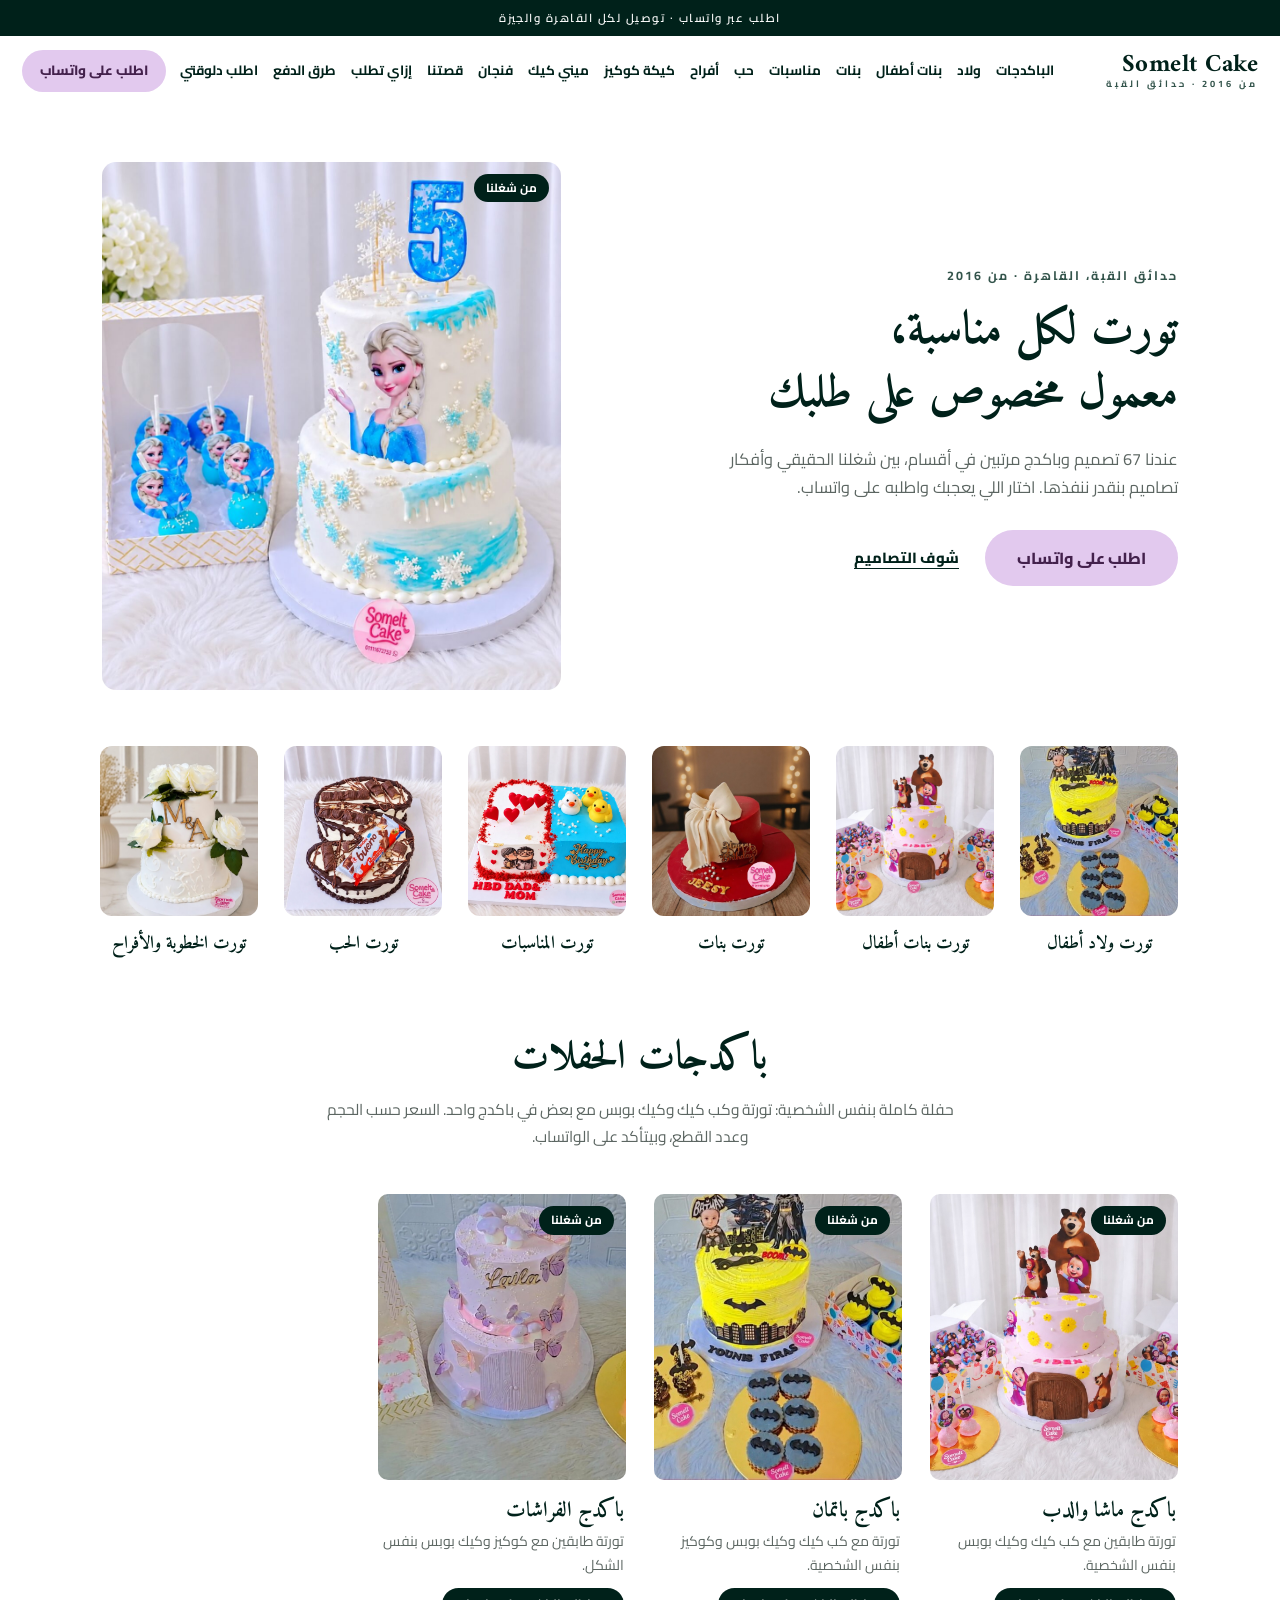
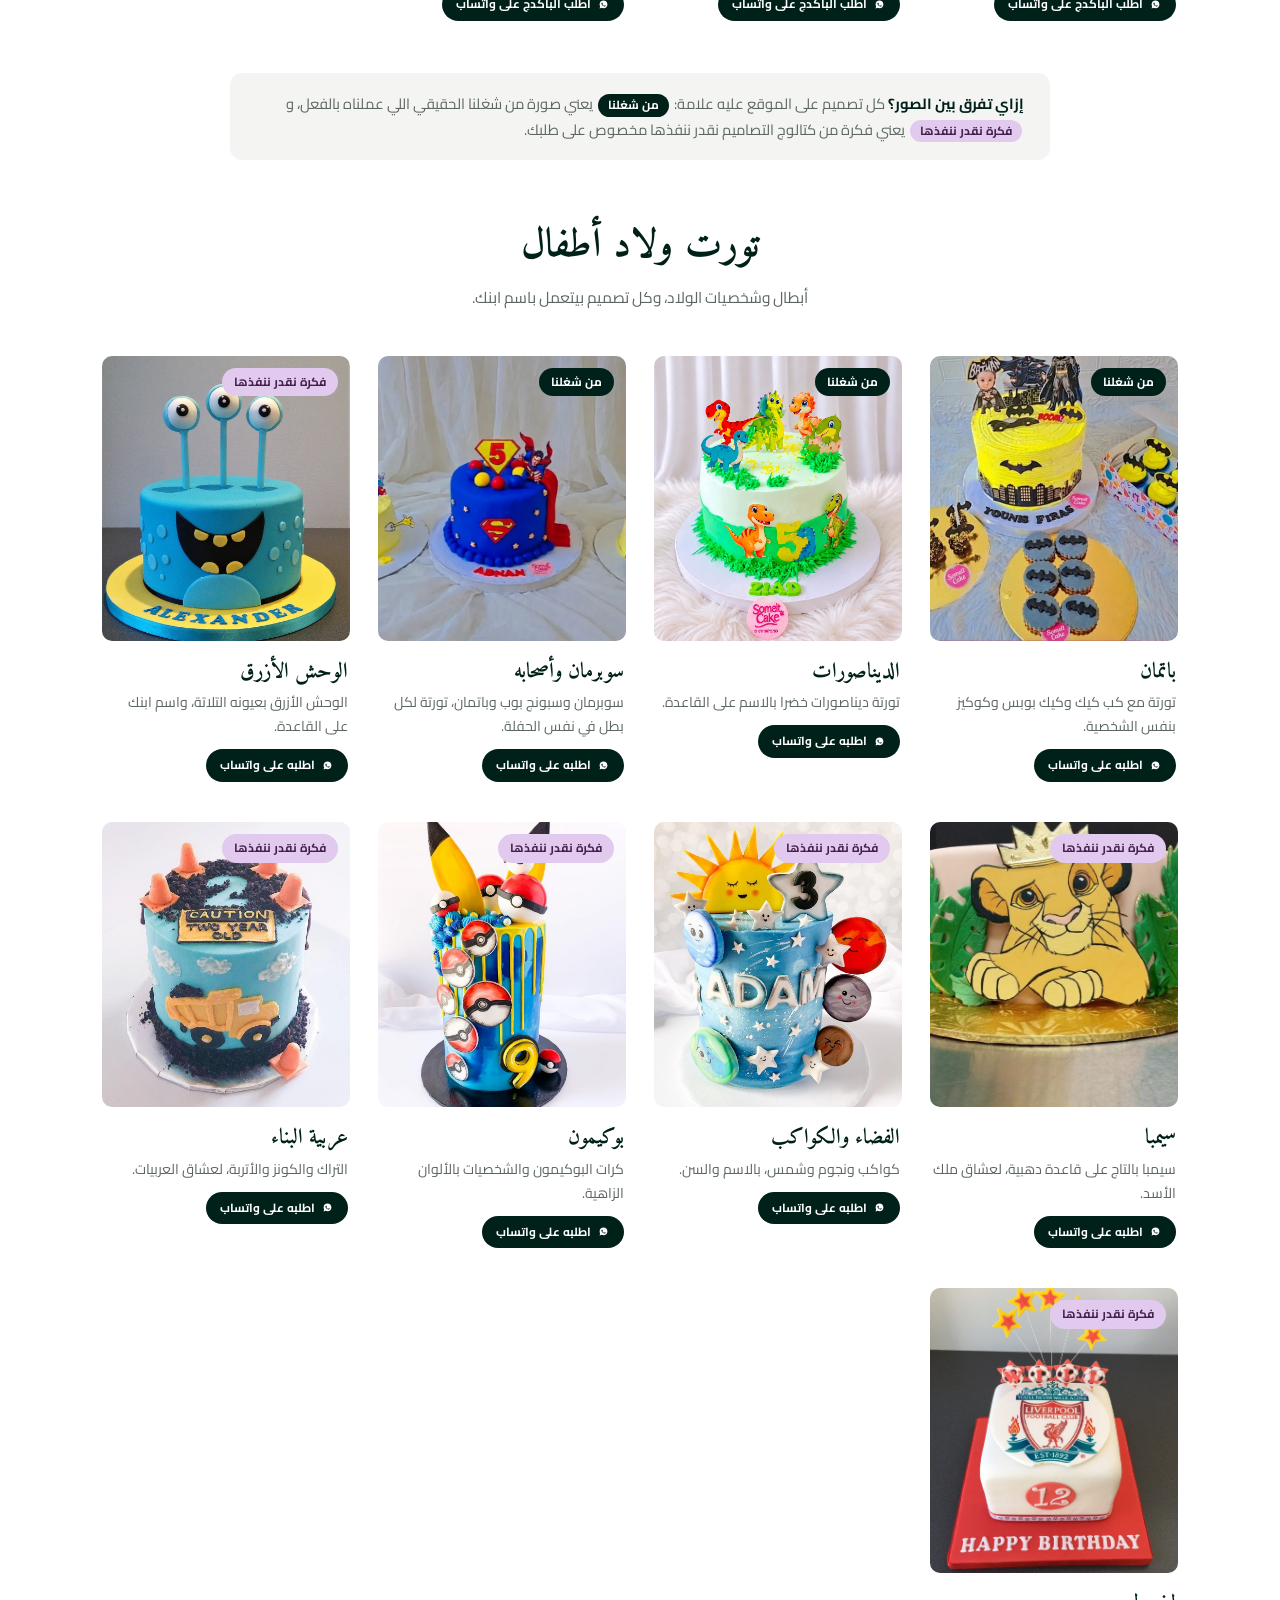
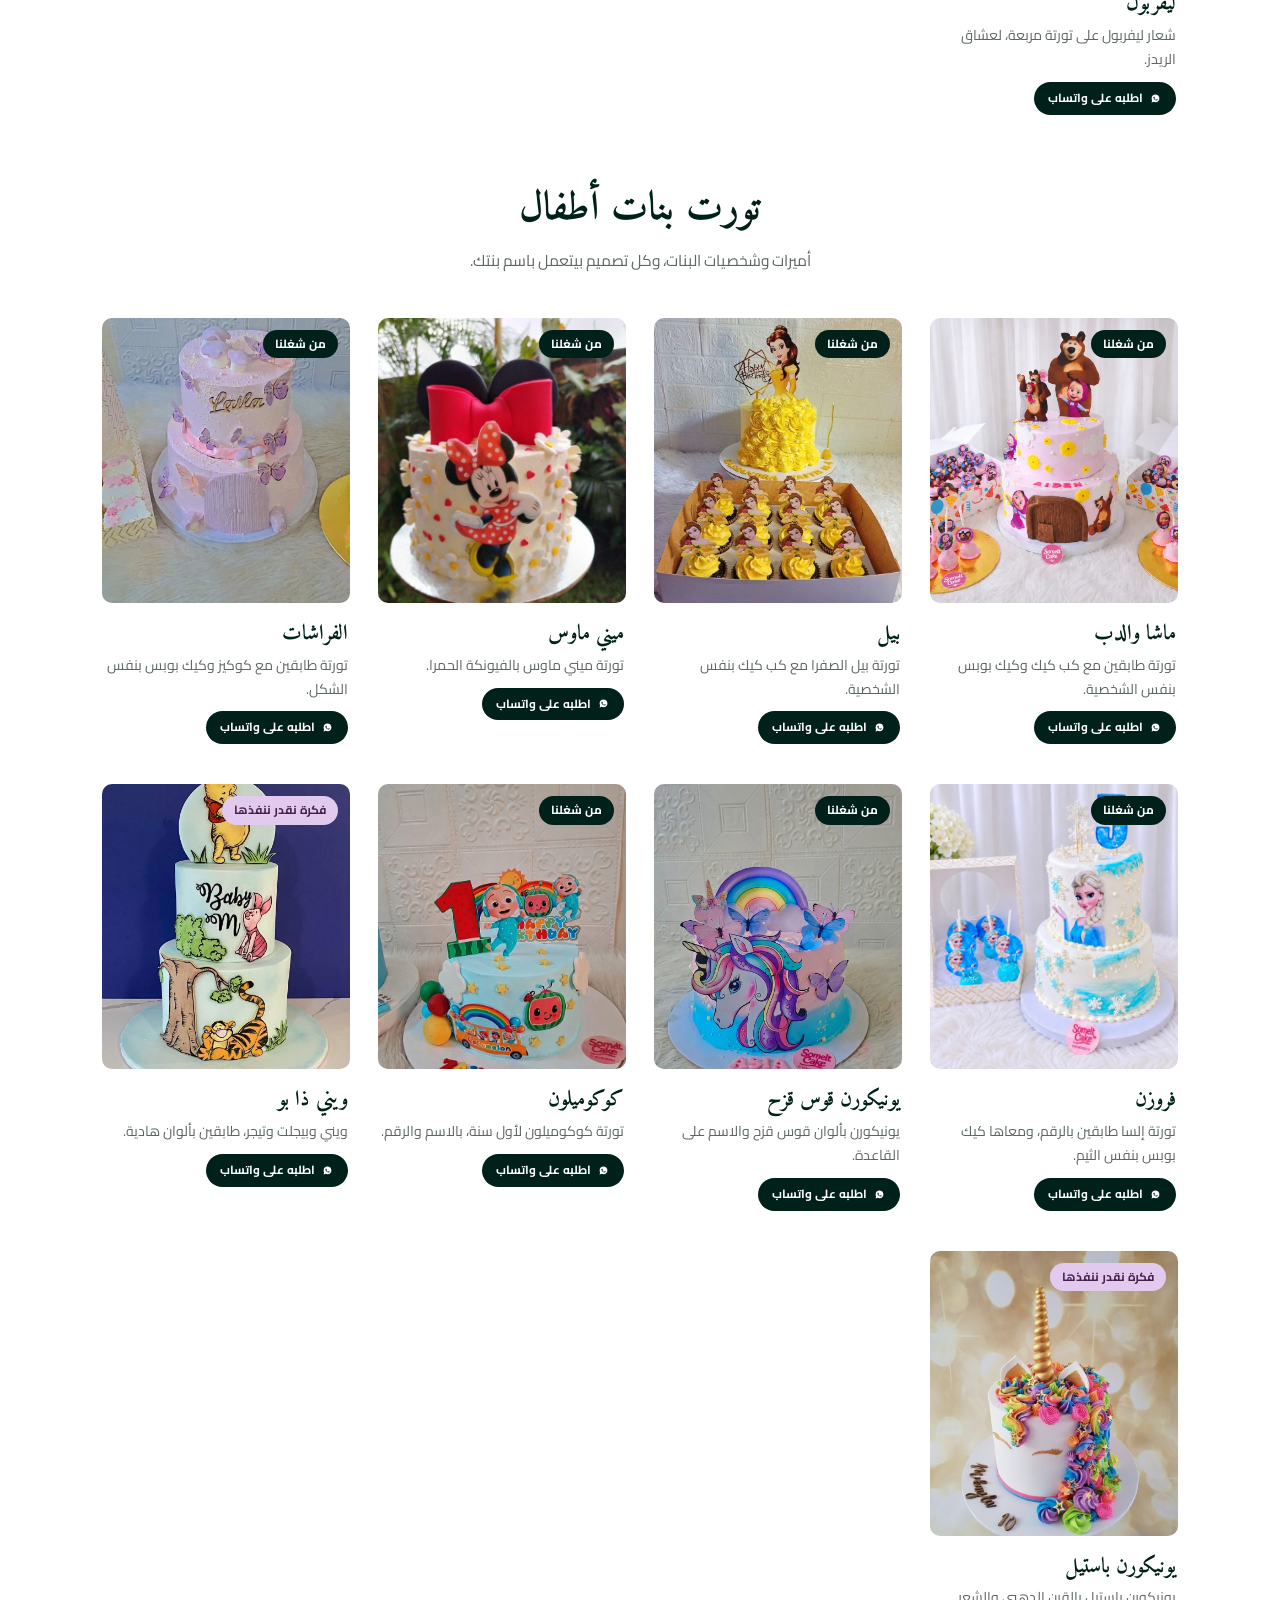
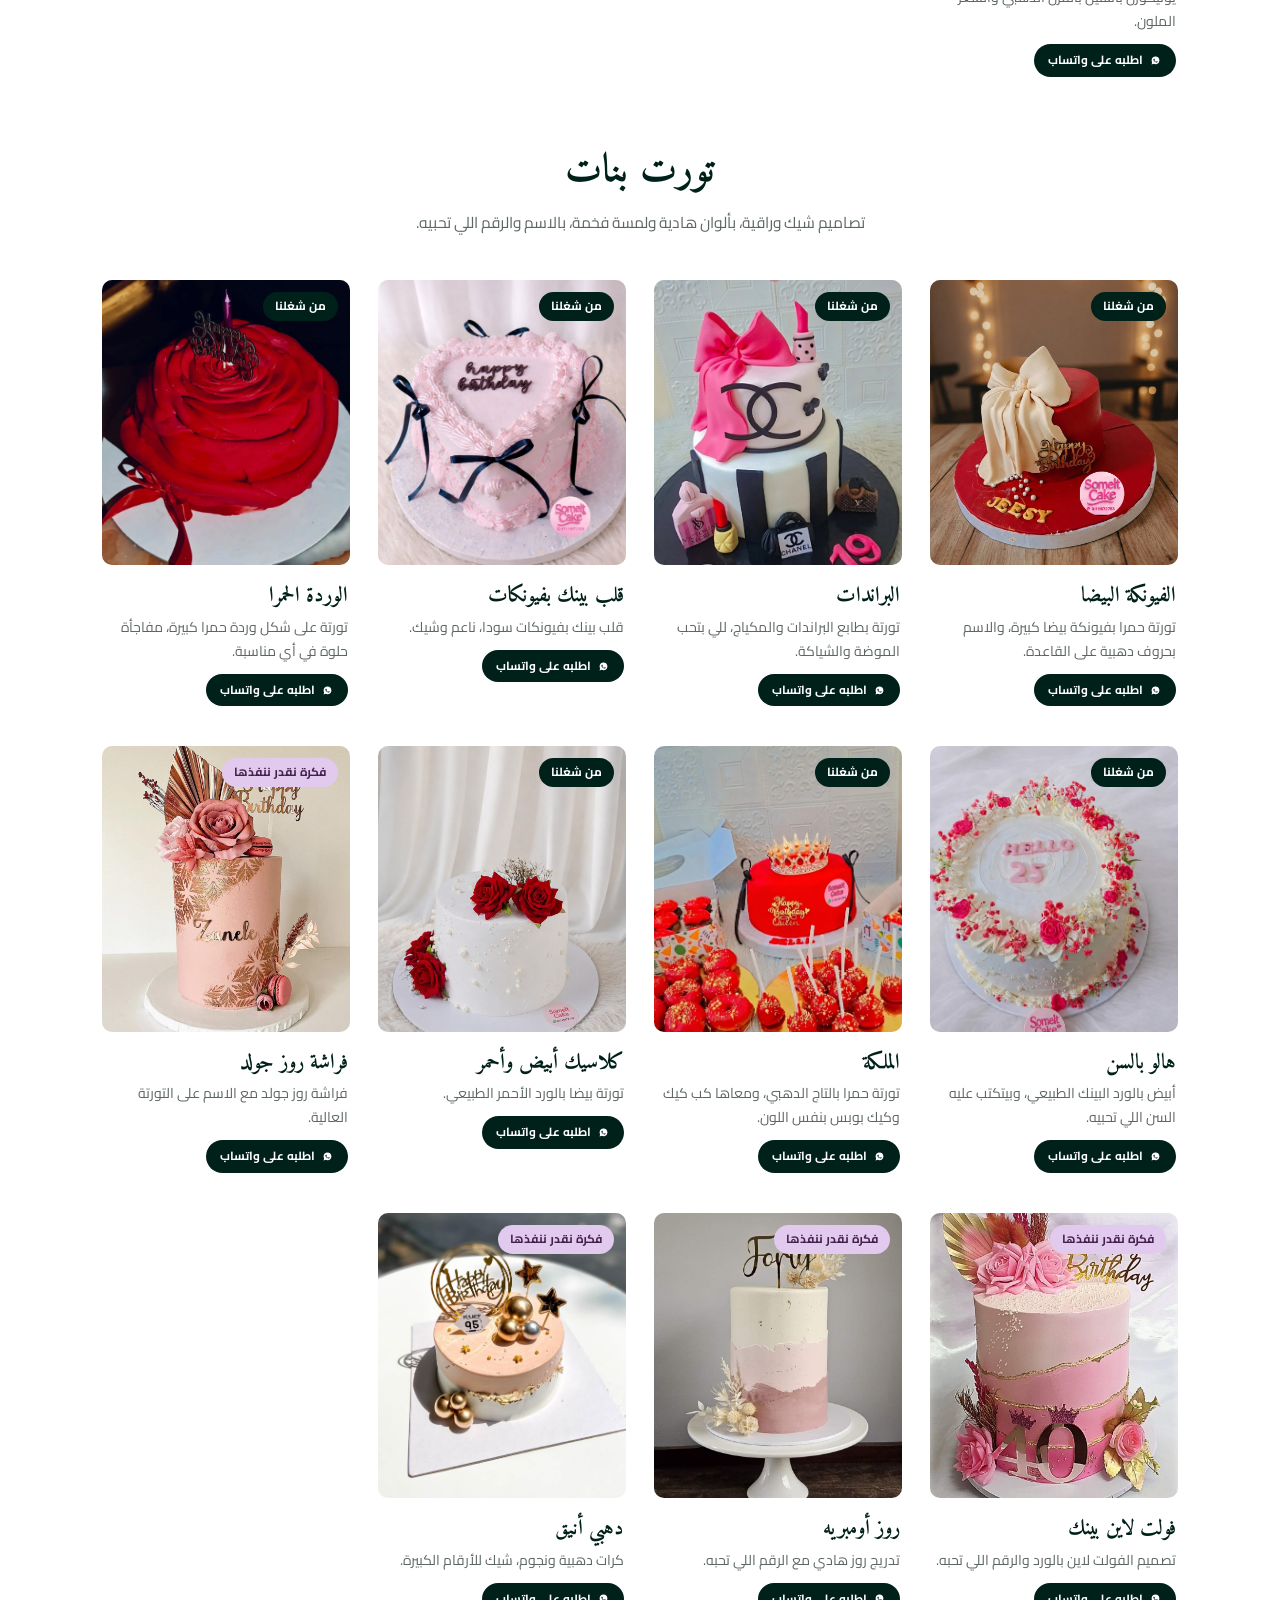
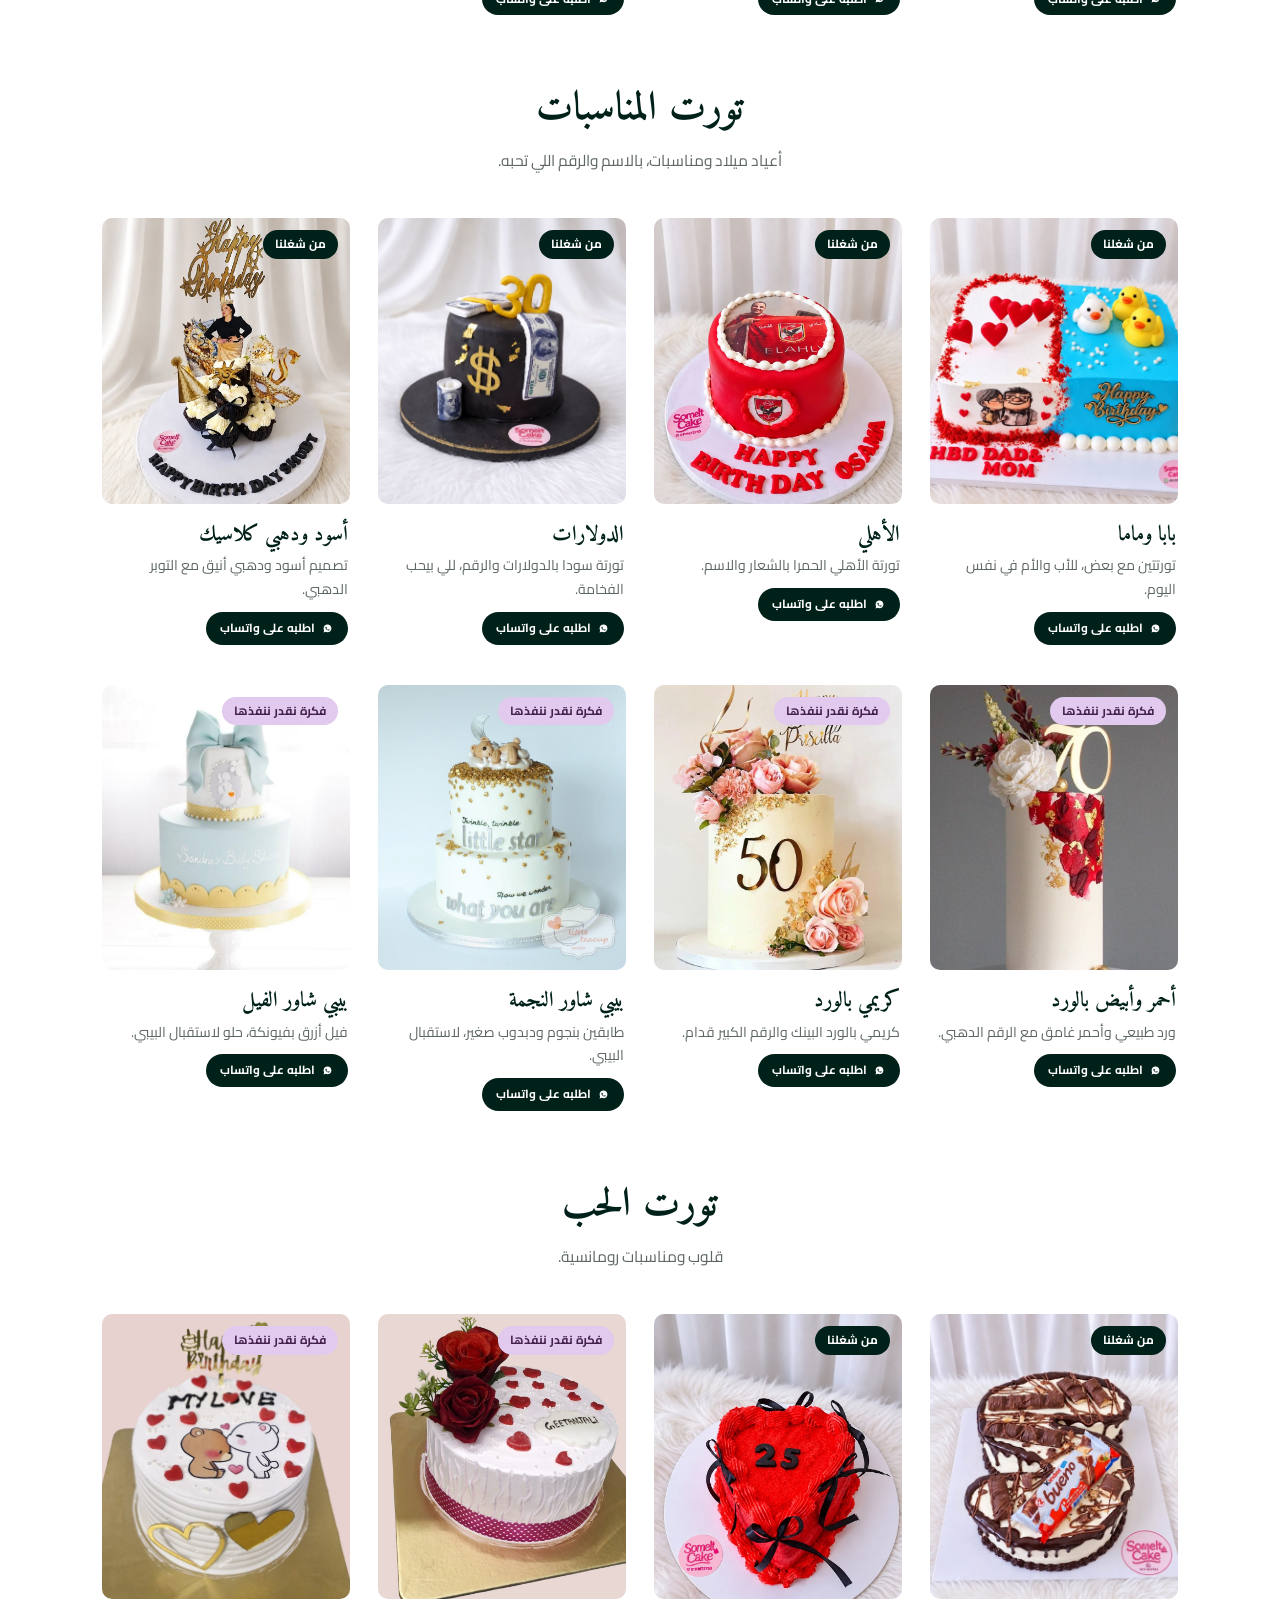
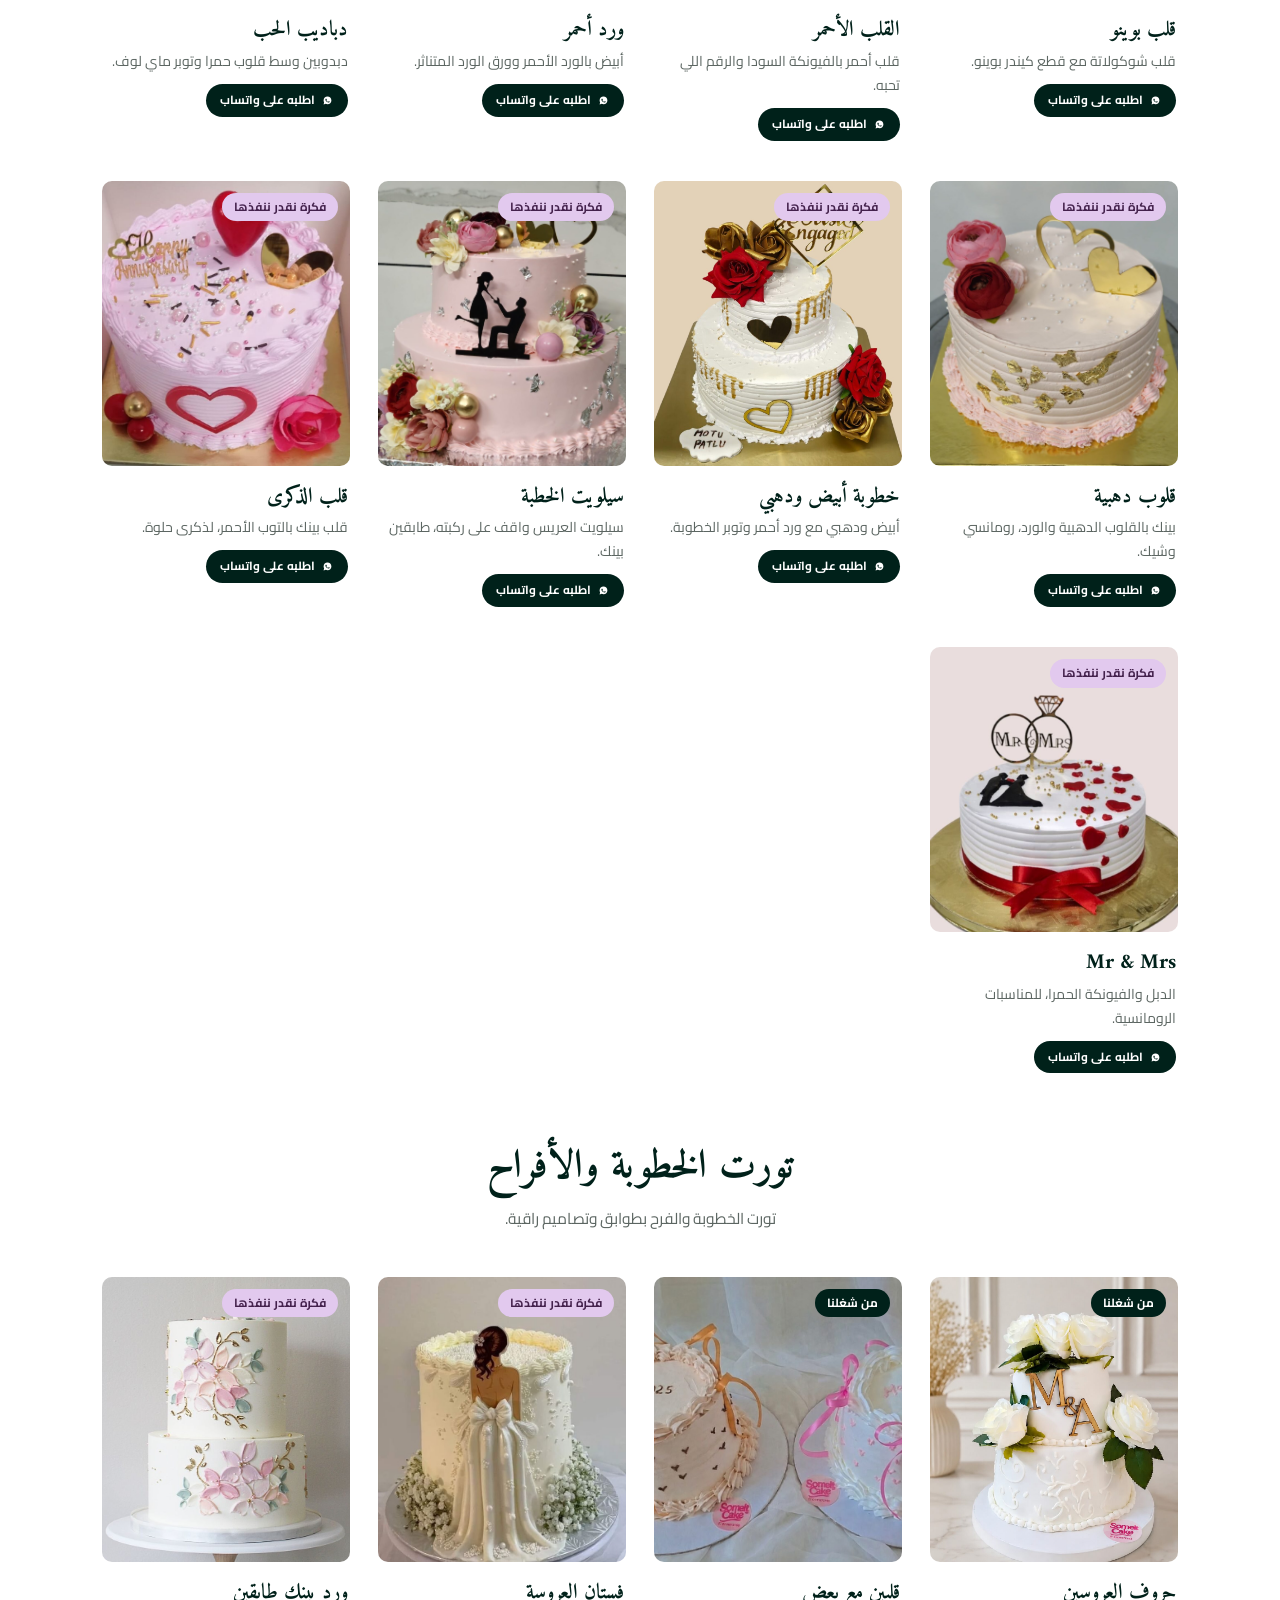
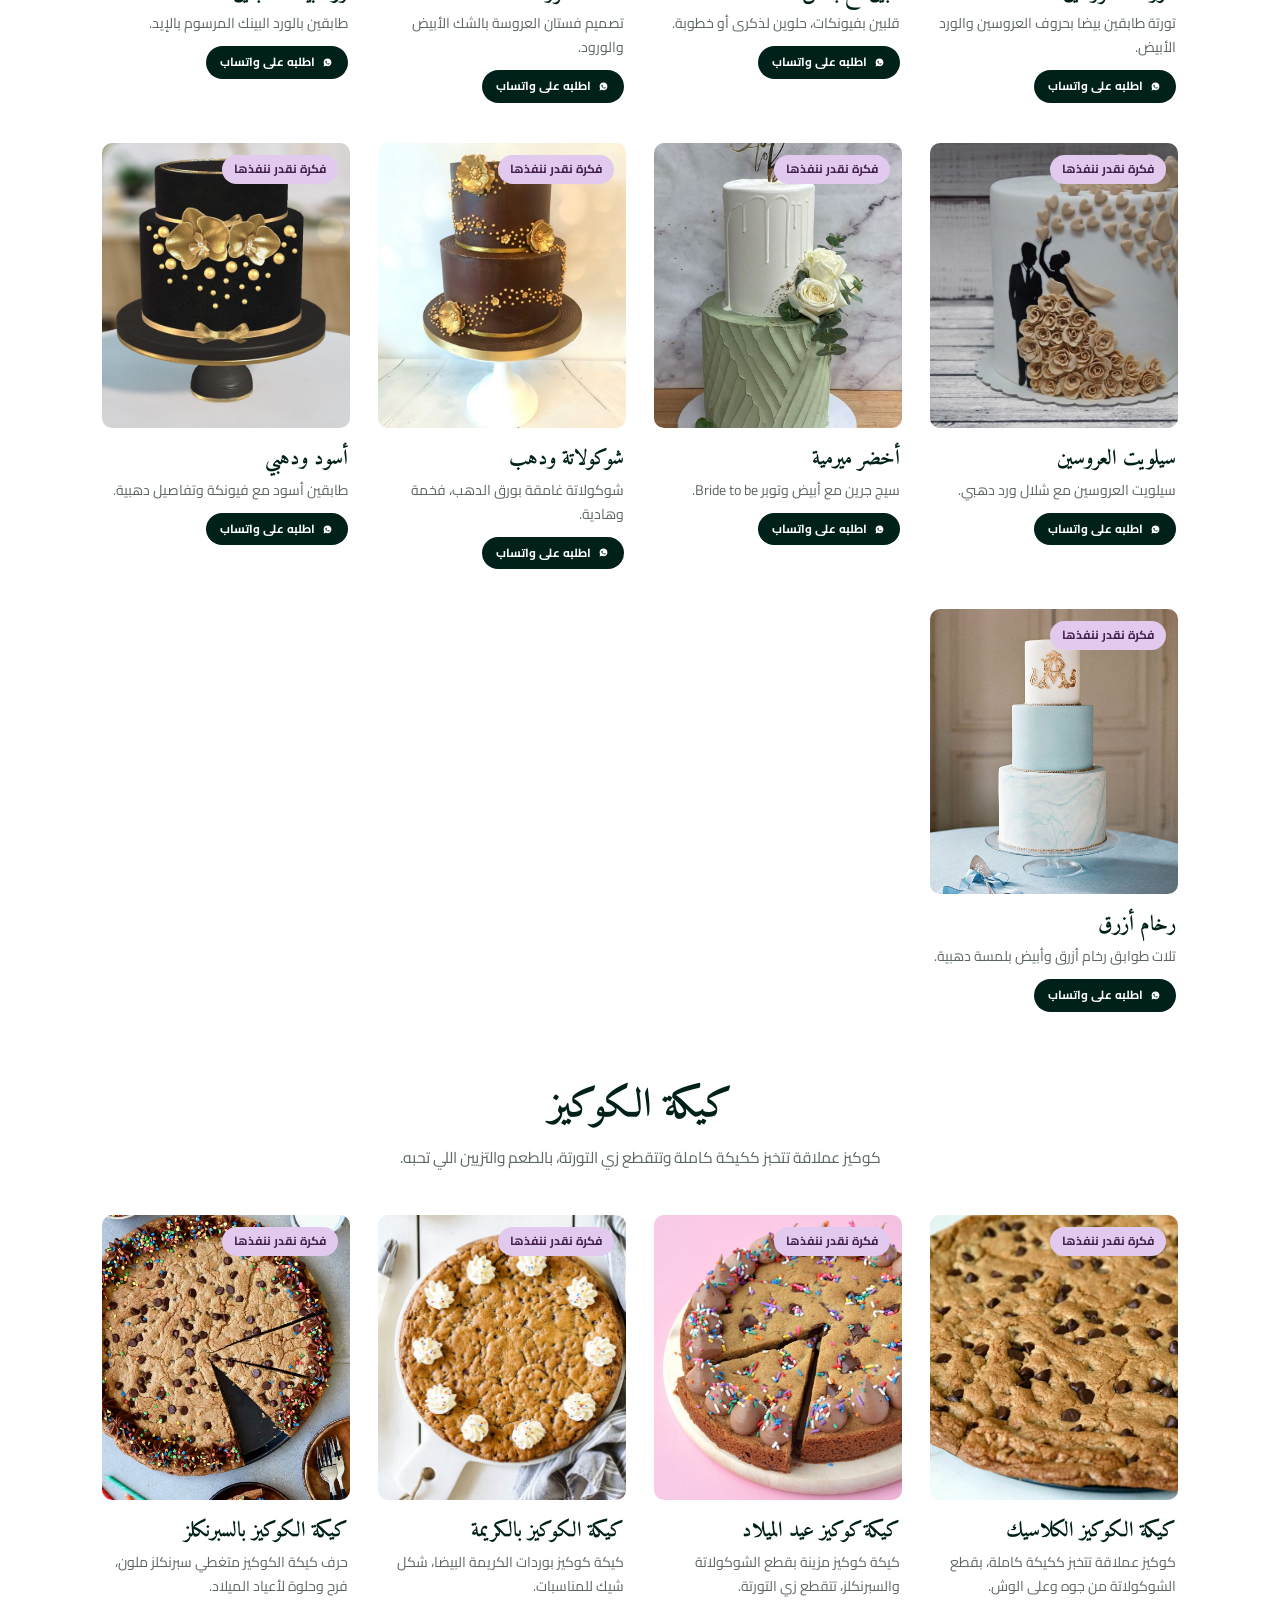
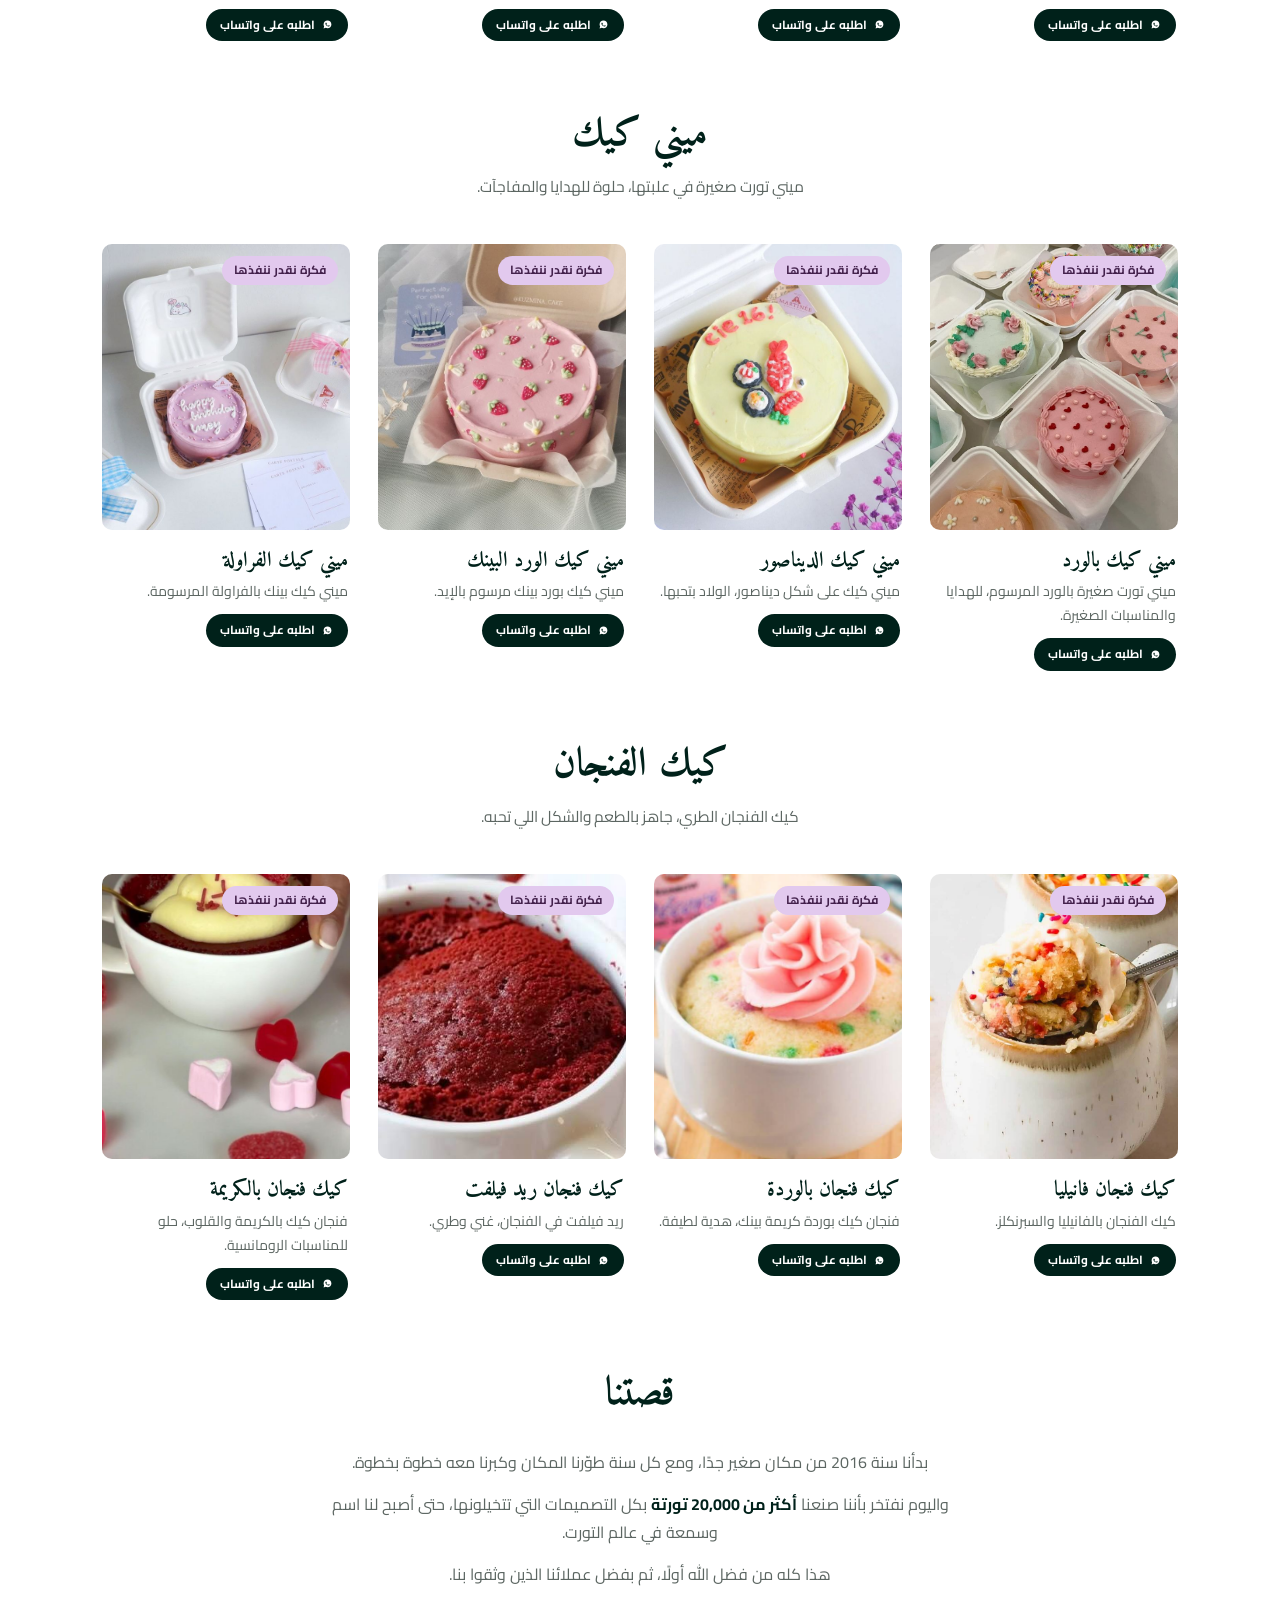
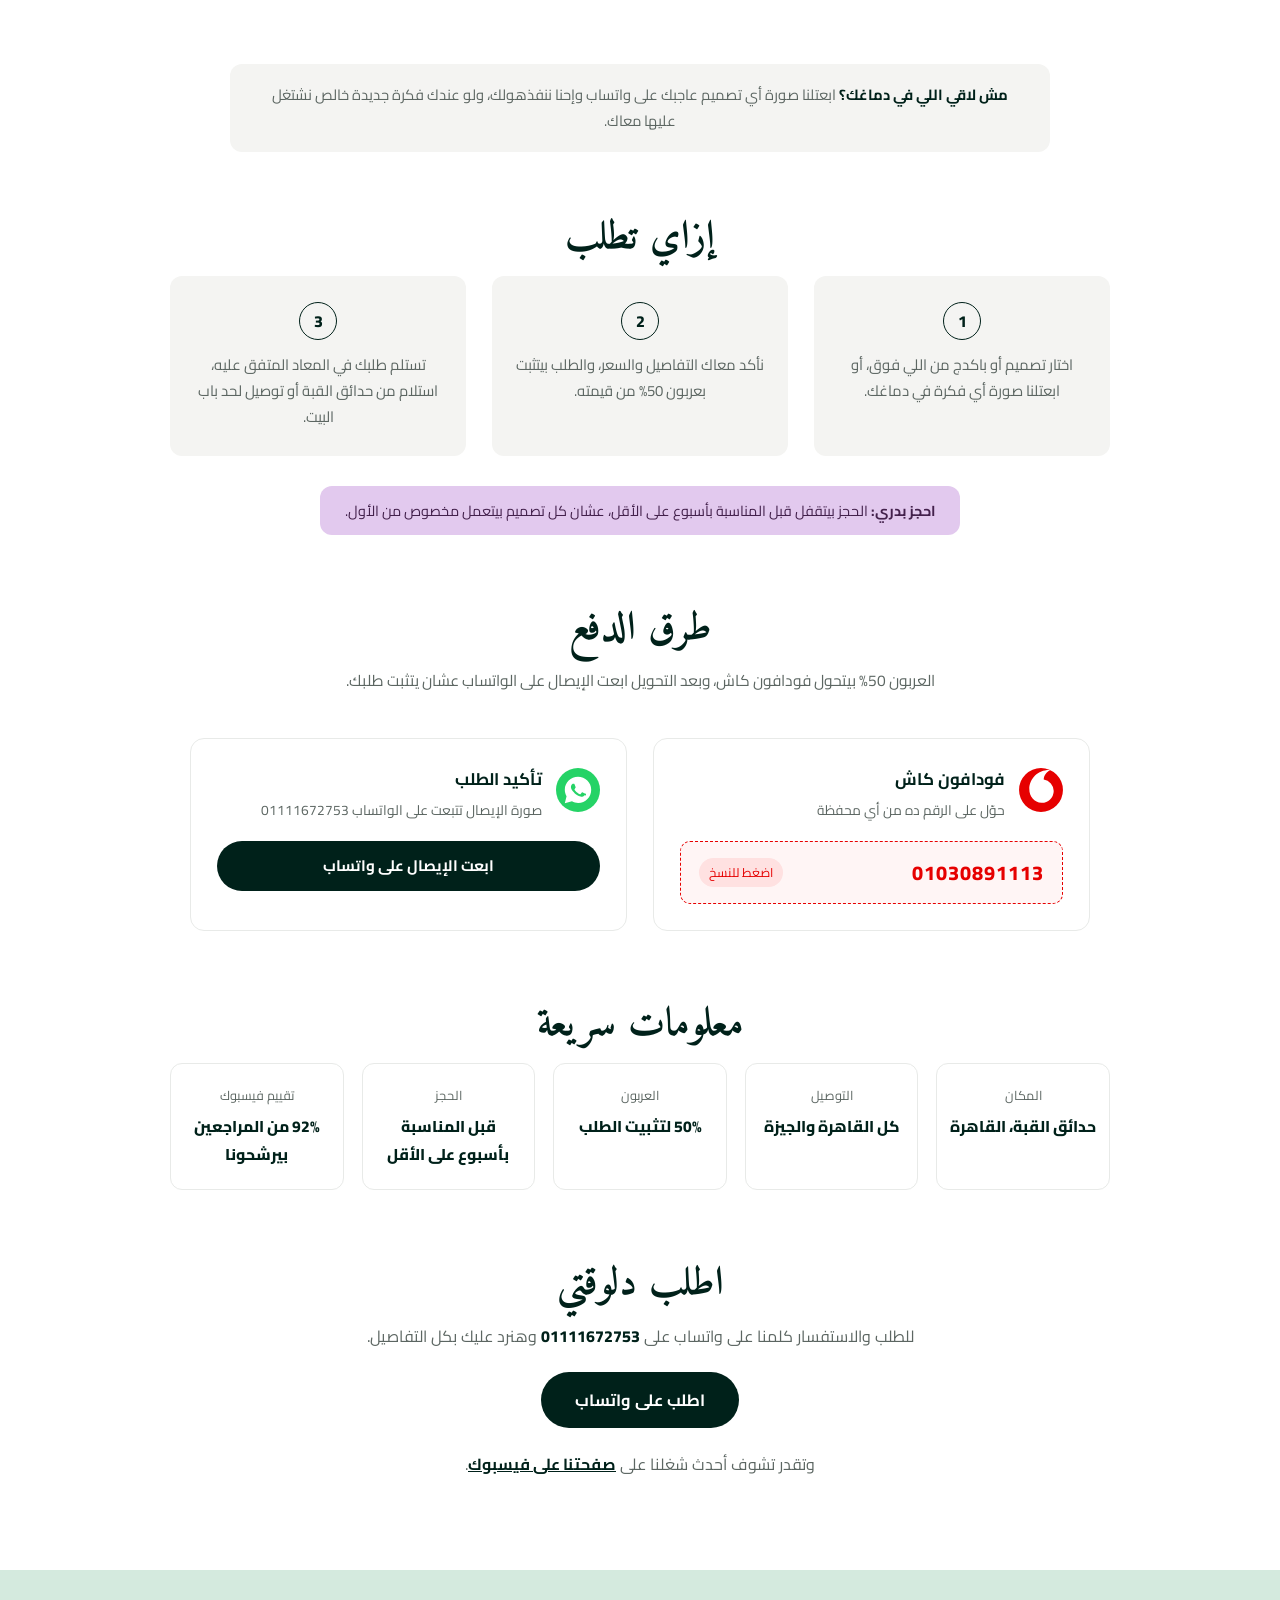
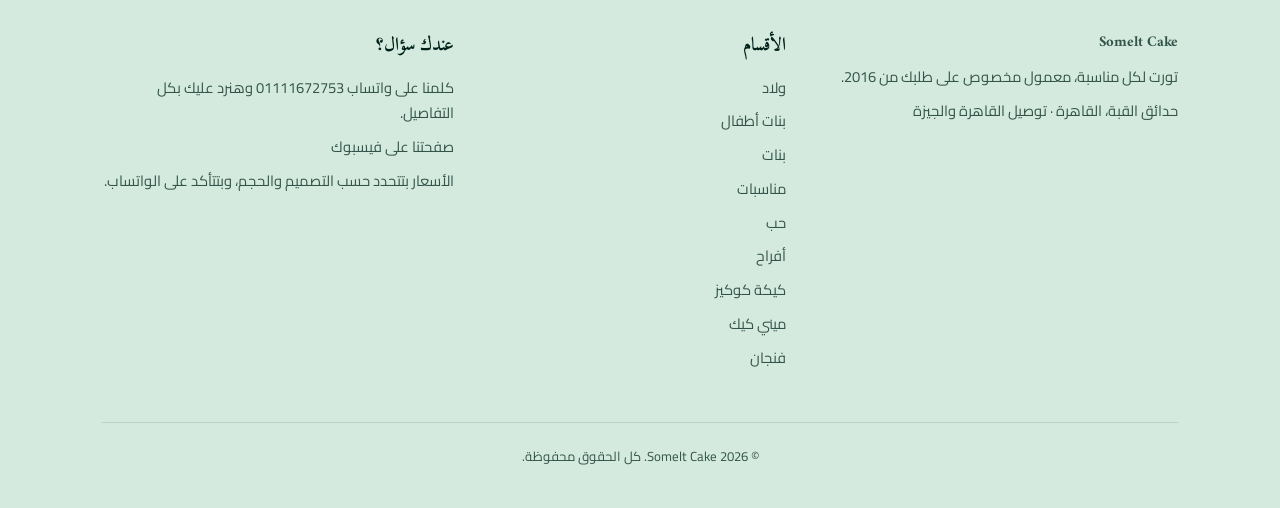
==== commit 43e76bbd: "Official WhatsApp glyph inside card CTA + detail order buttons" ====
--- a/index.html
+++ b/index.html
@@ -70,7 +70,7 @@
     <h2>باكدجات الحفلات</h2>
     <p class="section-note">حفلة كاملة بنفس الشخصية: تورتة وكب كيك وكيك بوبس مع بعض في باكدج واحد. السعر حسب الحجم وعدد القطع، وبيتأكد على الواتساب.</p>
     <div class="grid">
-      <article class="card">
+      <article class="card" data-key="masha">
         <div class="card-photo">
           <img src="photos/masha.jpg" alt="باكدج ماشا والدب" loading="lazy">
           <span class="badge real">من شغلنا</span>
@@ -78,10 +78,10 @@
         <div class="card-body">
           <h3>باكدج ماشا والدب</h3>
           <p>تورتة طابقين مع كب كيك وكيك بوبس بنفس الشخصية.</p>
-          <a class="card-link" href="https://wa.me/201111672753?text=%D8%A7%D9%84%D8%B3%D9%84%D8%A7%D9%85%20%D8%B9%D9%84%D9%8A%D9%83%D9%85%D8%8C%20%D8%B9%D8%A7%D8%AC%D8%A8%D9%86%D9%8A%20%D8%A8%D8%A7%D9%83%D8%AF%D8%AC%20%D9%85%D8%A7%D8%B4%D8%A7%20%D9%88%D8%A7%D9%84%D8%AF%D8%A8%20%D9%85%D9%86%20%D8%A7%D9%84%D9%85%D9%88%D9%82%D8%B9%20%D9%88%D8%B9%D8%A7%D9%8A%D8%B2%20%D8%A3%D8%B3%D8%AA%D9%81%D8%B3%D8%B1%20%D8%B9%D9%86%D9%87" target="_blank" rel="noopener">اطلب الباكدج على واتساب</a>
-        </div>
-      </article>
-      <article class="card">
+          <a class="card-link" href="https://wa.me/201111672753?text=%D8%A7%D9%84%D8%B3%D9%84%D8%A7%D9%85%20%D8%B9%D9%84%D9%8A%D9%83%D9%85%D8%8C%20%D8%B9%D8%A7%D8%AC%D8%A8%D9%86%D9%8A%20%D8%A8%D8%A7%D9%83%D8%AF%D8%AC%20%D9%85%D8%A7%D8%B4%D8%A7%20%D9%88%D8%A7%D9%84%D8%AF%D8%A8%20%D9%85%D9%86%20%D8%A7%D9%84%D9%85%D9%88%D9%82%D8%B9%20%D9%88%D8%B9%D8%A7%D9%8A%D8%B2%20%D8%A3%D8%B3%D8%AA%D9%81%D8%B3%D8%B1%20%D8%B9%D9%86%D9%87" target="_blank" rel="noopener"><svg class="wa-ic" width="13" height="13" viewBox="0 0 100 100" xmlns="http://www.w3.org/2000/svg" aria-hidden="true" style="width:13px;height:13px;flex:none"><path fill="#fff" d="M50 20c-16.5 0-30 13.2-30 29.5 0 5.2 1.4 10.2 4 14.6L20 80l16.3-4.2c4.3 2.3 9.1 3.6 14.2 3.6C67 79.4 80 66.2 80 49.5S66.5 20 50 20zm14.8 41.8c-.6 1.7-3.5 3.2-4.9 3.3-1.3.1-2.9.4-9.4-2-7.9-3.3-13-11.2-13.4-11.7-.4-.5-3.2-4.3-3.2-8.1s2-5.7 2.8-6.5c.7-.8 1.6-1 2.1-1h1.5c.5 0 1.1-.2 1.8 1.4.6 1.5 2.2 5.3 2.4 5.7.2.4.3.9.1 1.4-.7 1.5-1.4 2.4-2.1 3.2-.4.4-.8.9-.3 1.7.5.8 2.3 3.7 4.9 6 3.4 3 6.2 3.9 7 4.3.9.4 1.4.3 1.9-.2.5-.6 2.2-2.5 2.8-3.4.6-.9 1.1-.7 1.9-.4.8.3 4.9 2.3 5.8 2.7.8.4 1.4.6 1.6 1 .2.3.2 1.8-.4 3.3z"/></svg>اطلب الباكدج على واتساب</a>
+        </div>
+      </article>
+      <article class="card" data-key="batman">
         <div class="card-photo">
           <img src="photos/batman.jpg" alt="باكدج باتمان" loading="lazy">
           <span class="badge real">من شغلنا</span>
@@ -89,10 +89,10 @@
         <div class="card-body">
           <h3>باكدج باتمان</h3>
           <p>تورتة مع كب كيك وكيك بوبس وكوكيز بنفس الشخصية.</p>
-          <a class="card-link" href="https://wa.me/201111672753?text=%D8%A7%D9%84%D8%B3%D9%84%D8%A7%D9%85%20%D8%B9%D9%84%D9%8A%D9%83%D9%85%D8%8C%20%D8%B9%D8%A7%D8%AC%D8%A8%D9%86%D9%8A%20%D8%A8%D8%A7%D9%83%D8%AF%D8%AC%20%D8%A8%D8%A7%D8%AA%D9%85%D8%A7%D9%86%20%D9%85%D9%86%20%D8%A7%D9%84%D9%85%D9%88%D9%82%D8%B9%20%D9%88%D8%B9%D8%A7%D9%8A%D8%B2%20%D8%A3%D8%B3%D8%AA%D9%81%D8%B3%D8%B1%20%D8%B9%D9%86%D9%87" target="_blank" rel="noopener">اطلب الباكدج على واتساب</a>
-        </div>
-      </article>
-      <article class="card">
+          <a class="card-link" href="https://wa.me/201111672753?text=%D8%A7%D9%84%D8%B3%D9%84%D8%A7%D9%85%20%D8%B9%D9%84%D9%8A%D9%83%D9%85%D8%8C%20%D8%B9%D8%A7%D8%AC%D8%A8%D9%86%D9%8A%20%D8%A8%D8%A7%D9%83%D8%AF%D8%AC%20%D8%A8%D8%A7%D8%AA%D9%85%D8%A7%D9%86%20%D9%85%D9%86%20%D8%A7%D9%84%D9%85%D9%88%D9%82%D8%B9%20%D9%88%D8%B9%D8%A7%D9%8A%D8%B2%20%D8%A3%D8%B3%D8%AA%D9%81%D8%B3%D8%B1%20%D8%B9%D9%86%D9%87" target="_blank" rel="noopener"><svg class="wa-ic" width="13" height="13" viewBox="0 0 100 100" xmlns="http://www.w3.org/2000/svg" aria-hidden="true" style="width:13px;height:13px;flex:none"><path fill="#fff" d="M50 20c-16.5 0-30 13.2-30 29.5 0 5.2 1.4 10.2 4 14.6L20 80l16.3-4.2c4.3 2.3 9.1 3.6 14.2 3.6C67 79.4 80 66.2 80 49.5S66.5 20 50 20zm14.8 41.8c-.6 1.7-3.5 3.2-4.9 3.3-1.3.1-2.9.4-9.4-2-7.9-3.3-13-11.2-13.4-11.7-.4-.5-3.2-4.3-3.2-8.1s2-5.7 2.8-6.5c.7-.8 1.6-1 2.1-1h1.5c.5 0 1.1-.2 1.8 1.4.6 1.5 2.2 5.3 2.4 5.7.2.4.3.9.1 1.4-.7 1.5-1.4 2.4-2.1 3.2-.4.4-.8.9-.3 1.7.5.8 2.3 3.7 4.9 6 3.4 3 6.2 3.9 7 4.3.9.4 1.4.3 1.9-.2.5-.6 2.2-2.5 2.8-3.4.6-.9 1.1-.7 1.9-.4.8.3 4.9 2.3 5.8 2.7.8.4 1.4.6 1.6 1 .2.3.2 1.8-.4 3.3z"/></svg>اطلب الباكدج على واتساب</a>
+        </div>
+      </article>
+      <article class="card" data-key="butterfly">
         <div class="card-photo">
           <img src="photos/butterfly.jpg" alt="باكدج الفراشات" loading="lazy">
           <span class="badge real">من شغلنا</span>
@@ -100,7 +100,7 @@
         <div class="card-body">
           <h3>باكدج الفراشات</h3>
           <p>تورتة طابقين مع كوكيز وكيك بوبس بنفس الشكل.</p>
-          <a class="card-link" href="https://wa.me/201111672753?text=%D8%A7%D9%84%D8%B3%D9%84%D8%A7%D9%85%20%D8%B9%D9%84%D9%8A%D9%83%D9%85%D8%8C%20%D8%B9%D8%A7%D8%AC%D8%A8%D9%86%D9%8A%20%D8%A8%D8%A7%D9%83%D8%AF%D8%AC%20%D8%A7%D9%84%D9%81%D8%B1%D8%A7%D8%B4%D8%A7%D8%AA%20%D9%85%D9%86%20%D8%A7%D9%84%D9%85%D9%88%D9%82%D8%B9%20%D9%88%D8%B9%D8%A7%D9%8A%D8%B2%20%D8%A3%D8%B3%D8%AA%D9%81%D8%B3%D8%B1%20%D8%B9%D9%86%D9%87" target="_blank" rel="noopener">اطلب الباكدج على واتساب</a>
+          <a class="card-link" href="https://wa.me/201111672753?text=%D8%A7%D9%84%D8%B3%D9%84%D8%A7%D9%85%20%D8%B9%D9%84%D9%8A%D9%83%D9%85%D8%8C%20%D8%B9%D8%A7%D8%AC%D8%A8%D9%86%D9%8A%20%D8%A8%D8%A7%D9%83%D8%AF%D8%AC%20%D8%A7%D9%84%D9%81%D8%B1%D8%A7%D8%B4%D8%A7%D8%AA%20%D9%85%D9%86%20%D8%A7%D9%84%D9%85%D9%88%D9%82%D8%B9%20%D9%88%D8%B9%D8%A7%D9%8A%D8%B2%20%D8%A3%D8%B3%D8%AA%D9%81%D8%B3%D8%B1%20%D8%B9%D9%86%D9%87" target="_blank" rel="noopener"><svg class="wa-ic" width="13" height="13" viewBox="0 0 100 100" xmlns="http://www.w3.org/2000/svg" aria-hidden="true" style="width:13px;height:13px;flex:none"><path fill="#fff" d="M50 20c-16.5 0-30 13.2-30 29.5 0 5.2 1.4 10.2 4 14.6L20 80l16.3-4.2c4.3 2.3 9.1 3.6 14.2 3.6C67 79.4 80 66.2 80 49.5S66.5 20 50 20zm14.8 41.8c-.6 1.7-3.5 3.2-4.9 3.3-1.3.1-2.9.4-9.4-2-7.9-3.3-13-11.2-13.4-11.7-.4-.5-3.2-4.3-3.2-8.1s2-5.7 2.8-6.5c.7-.8 1.6-1 2.1-1h1.5c.5 0 1.1-.2 1.8 1.4.6 1.5 2.2 5.3 2.4 5.7.2.4.3.9.1 1.4-.7 1.5-1.4 2.4-2.1 3.2-.4.4-.8.9-.3 1.7.5.8 2.3 3.7 4.9 6 3.4 3 6.2 3.9 7 4.3.9.4 1.4.3 1.9-.2.5-.6 2.2-2.5 2.8-3.4.6-.9 1.1-.7 1.9-.4.8.3 4.9 2.3 5.8 2.7.8.4 1.4.6 1.6 1 .2.3.2 1.8-.4 3.3z"/></svg>اطلب الباكدج على واتساب</a>
         </div>
       </article>
     </div>
@@ -118,7 +118,7 @@
     <h2>تورت ولاد أطفال</h2>
     <p class="section-note">أبطال وشخصيات الولاد، وكل تصميم بيتعمل باسم ابنك.</p>
     <div class="grid">
-      <article class="card">
+      <article class="card" data-key="batman">
         <div class="card-photo">
           <img src="photos/batman.jpg" alt="باتمان" loading="lazy">
           <span class="badge real">من شغلنا</span>
@@ -126,10 +126,10 @@
         <div class="card-body">
           <h3>باتمان</h3>
           <p>تورتة مع كب كيك وكيك بوبس وكوكيز بنفس الشخصية.</p>
-          <a class="card-link" href="https://wa.me/201111672753?text=%D8%A7%D9%84%D8%B3%D9%84%D8%A7%D9%85%20%D8%B9%D9%84%D9%8A%D9%83%D9%85%D8%8C%20%D8%B9%D8%A7%D8%AC%D8%A8%D9%86%D9%8A%20%D8%AA%D8%B5%D9%85%D9%8A%D9%85%20%D8%A8%D8%A7%D8%AA%D9%85%D8%A7%D9%86%20%D9%85%D9%86%20%D8%A7%D9%84%D9%85%D9%88%D9%82%D8%B9%20%D9%88%D8%B9%D8%A7%D9%8A%D8%B2%20%D8%A3%D8%B3%D8%AA%D9%81%D8%B3%D8%B1%20%D8%B9%D9%86%D9%87" target="_blank" rel="noopener">اطلبه على واتساب</a>
-        </div>
-      </article>
-      <article class="card">
+          <a class="card-link" href="https://wa.me/201111672753?text=%D8%A7%D9%84%D8%B3%D9%84%D8%A7%D9%85%20%D8%B9%D9%84%D9%8A%D9%83%D9%85%D8%8C%20%D8%B9%D8%A7%D8%AC%D8%A8%D9%86%D9%8A%20%D8%AA%D8%B5%D9%85%D9%8A%D9%85%20%D8%A8%D8%A7%D8%AA%D9%85%D8%A7%D9%86%20%D9%85%D9%86%20%D8%A7%D9%84%D9%85%D9%88%D9%82%D8%B9%20%D9%88%D8%B9%D8%A7%D9%8A%D8%B2%20%D8%A3%D8%B3%D8%AA%D9%81%D8%B3%D8%B1%20%D8%B9%D9%86%D9%87" target="_blank" rel="noopener"><svg class="wa-ic" width="13" height="13" viewBox="0 0 100 100" xmlns="http://www.w3.org/2000/svg" aria-hidden="true" style="width:13px;height:13px;flex:none"><path fill="#fff" d="M50 20c-16.5 0-30 13.2-30 29.5 0 5.2 1.4 10.2 4 14.6L20 80l16.3-4.2c4.3 2.3 9.1 3.6 14.2 3.6C67 79.4 80 66.2 80 49.5S66.5 20 50 20zm14.8 41.8c-.6 1.7-3.5 3.2-4.9 3.3-1.3.1-2.9.4-9.4-2-7.9-3.3-13-11.2-13.4-11.7-.4-.5-3.2-4.3-3.2-8.1s2-5.7 2.8-6.5c.7-.8 1.6-1 2.1-1h1.5c.5 0 1.1-.2 1.8 1.4.6 1.5 2.2 5.3 2.4 5.7.2.4.3.9.1 1.4-.7 1.5-1.4 2.4-2.1 3.2-.4.4-.8.9-.3 1.7.5.8 2.3 3.7 4.9 6 3.4 3 6.2 3.9 7 4.3.9.4 1.4.3 1.9-.2.5-.6 2.2-2.5 2.8-3.4.6-.9 1.1-.7 1.9-.4.8.3 4.9 2.3 5.8 2.7.8.4 1.4.6 1.6 1 .2.3.2 1.8-.4 3.3z"/></svg>اطلبه على واتساب</a>
+        </div>
+      </article>
+      <article class="card" data-key="dinosaur">
         <div class="card-photo">
           <img src="photos/dinosaur.jpg" alt="الديناصورات" loading="lazy">
           <span class="badge real">من شغلنا</span>
@@ -137,10 +137,10 @@
         <div class="card-body">
           <h3>الديناصورات</h3>
           <p>تورتة ديناصورات خضرا بالاسم على القاعدة.</p>
-          <a class="card-link" href="https://wa.me/201111672753?text=%D8%A7%D9%84%D8%B3%D9%84%D8%A7%D9%85%20%D8%B9%D9%84%D9%8A%D9%83%D9%85%D8%8C%20%D8%B9%D8%A7%D8%AC%D8%A8%D9%86%D9%8A%20%D8%AA%D8%B5%D9%85%D9%8A%D9%85%20%D8%A7%D9%84%D8%AF%D9%8A%D9%86%D8%A7%D8%B5%D9%88%D8%B1%D8%A7%D8%AA%20%D9%85%D9%86%20%D8%A7%D9%84%D9%85%D9%88%D9%82%D8%B9%20%D9%88%D8%B9%D8%A7%D9%8A%D8%B2%20%D8%A3%D8%B3%D8%AA%D9%81%D8%B3%D8%B1%20%D8%B9%D9%86%D9%87" target="_blank" rel="noopener">اطلبه على واتساب</a>
-        </div>
-      </article>
-      <article class="card">
+          <a class="card-link" href="https://wa.me/201111672753?text=%D8%A7%D9%84%D8%B3%D9%84%D8%A7%D9%85%20%D8%B9%D9%84%D9%8A%D9%83%D9%85%D8%8C%20%D8%B9%D8%A7%D8%AC%D8%A8%D9%86%D9%8A%20%D8%AA%D8%B5%D9%85%D9%8A%D9%85%20%D8%A7%D9%84%D8%AF%D9%8A%D9%86%D8%A7%D8%B5%D9%88%D8%B1%D8%A7%D8%AA%20%D9%85%D9%86%20%D8%A7%D9%84%D9%85%D9%88%D9%82%D8%B9%20%D9%88%D8%B9%D8%A7%D9%8A%D8%B2%20%D8%A3%D8%B3%D8%AA%D9%81%D8%B3%D8%B1%20%D8%B9%D9%86%D9%87" target="_blank" rel="noopener"><svg class="wa-ic" width="13" height="13" viewBox="0 0 100 100" xmlns="http://www.w3.org/2000/svg" aria-hidden="true" style="width:13px;height:13px;flex:none"><path fill="#fff" d="M50 20c-16.5 0-30 13.2-30 29.5 0 5.2 1.4 10.2 4 14.6L20 80l16.3-4.2c4.3 2.3 9.1 3.6 14.2 3.6C67 79.4 80 66.2 80 49.5S66.5 20 50 20zm14.8 41.8c-.6 1.7-3.5 3.2-4.9 3.3-1.3.1-2.9.4-9.4-2-7.9-3.3-13-11.2-13.4-11.7-.4-.5-3.2-4.3-3.2-8.1s2-5.7 2.8-6.5c.7-.8 1.6-1 2.1-1h1.5c.5 0 1.1-.2 1.8 1.4.6 1.5 2.2 5.3 2.4 5.7.2.4.3.9.1 1.4-.7 1.5-1.4 2.4-2.1 3.2-.4.4-.8.9-.3 1.7.5.8 2.3 3.7 4.9 6 3.4 3 6.2 3.9 7 4.3.9.4 1.4.3 1.9-.2.5-.6 2.2-2.5 2.8-3.4.6-.9 1.1-.7 1.9-.4.8.3 4.9 2.3 5.8 2.7.8.4 1.4.6 1.6 1 .2.3.2 1.8-.4 3.3z"/></svg>اطلبه على واتساب</a>
+        </div>
+      </article>
+      <article class="card" data-key="superman">
         <div class="card-photo">
           <img src="photos/superman.jpg" alt="سوبرمان وأصحابه" loading="lazy">
           <span class="badge real">من شغلنا</span>
@@ -148,10 +148,10 @@
         <div class="card-body">
           <h3>سوبرمان وأصحابه</h3>
           <p>سوبرمان وسبونج بوب وباتمان، تورتة لكل بطل في نفس الحفلة.</p>
-          <a class="card-link" href="https://wa.me/201111672753?text=%D8%A7%D9%84%D8%B3%D9%84%D8%A7%D9%85%20%D8%B9%D9%84%D9%8A%D9%83%D9%85%D8%8C%20%D8%B9%D8%A7%D8%AC%D8%A8%D9%86%D9%8A%20%D8%AA%D8%B5%D9%85%D9%8A%D9%85%20%D8%B3%D9%88%D8%A8%D8%B1%D9%85%D8%A7%D9%86%20%D9%88%D8%A3%D8%B5%D8%AD%D8%A7%D8%A8%D9%87%20%D9%85%D9%86%20%D8%A7%D9%84%D9%85%D9%88%D9%82%D8%B9%20%D9%88%D8%B9%D8%A7%D9%8A%D8%B2%20%D8%A3%D8%B3%D8%AA%D9%81%D8%B3%D8%B1%20%D8%B9%D9%86%D9%87" target="_blank" rel="noopener">اطلبه على واتساب</a>
-        </div>
-      </article>
-      <article class="card">
+          <a class="card-link" href="https://wa.me/201111672753?text=%D8%A7%D9%84%D8%B3%D9%84%D8%A7%D9%85%20%D8%B9%D9%84%D9%8A%D9%83%D9%85%D8%8C%20%D8%B9%D8%A7%D8%AC%D8%A8%D9%86%D9%8A%20%D8%AA%D8%B5%D9%85%D9%8A%D9%85%20%D8%B3%D9%88%D8%A8%D8%B1%D9%85%D8%A7%D9%86%20%D9%88%D8%A3%D8%B5%D8%AD%D8%A7%D8%A8%D9%87%20%D9%85%D9%86%20%D8%A7%D9%84%D9%85%D9%88%D9%82%D8%B9%20%D9%88%D8%B9%D8%A7%D9%8A%D8%B2%20%D8%A3%D8%B3%D8%AA%D9%81%D8%B3%D8%B1%20%D8%B9%D9%86%D9%87" target="_blank" rel="noopener"><svg class="wa-ic" width="13" height="13" viewBox="0 0 100 100" xmlns="http://www.w3.org/2000/svg" aria-hidden="true" style="width:13px;height:13px;flex:none"><path fill="#fff" d="M50 20c-16.5 0-30 13.2-30 29.5 0 5.2 1.4 10.2 4 14.6L20 80l16.3-4.2c4.3 2.3 9.1 3.6 14.2 3.6C67 79.4 80 66.2 80 49.5S66.5 20 50 20zm14.8 41.8c-.6 1.7-3.5 3.2-4.9 3.3-1.3.1-2.9.4-9.4-2-7.9-3.3-13-11.2-13.4-11.7-.4-.5-3.2-4.3-3.2-8.1s2-5.7 2.8-6.5c.7-.8 1.6-1 2.1-1h1.5c.5 0 1.1-.2 1.8 1.4.6 1.5 2.2 5.3 2.4 5.7.2.4.3.9.1 1.4-.7 1.5-1.4 2.4-2.1 3.2-.4.4-.8.9-.3 1.7.5.8 2.3 3.7 4.9 6 3.4 3 6.2 3.9 7 4.3.9.4 1.4.3 1.9-.2.5-.6 2.2-2.5 2.8-3.4.6-.9 1.1-.7 1.9-.4.8.3 4.9 2.3 5.8 2.7.8.4 1.4.6 1.6 1 .2.3.2 1.8-.4 3.3z"/></svg>اطلبه على واتساب</a>
+        </div>
+      </article>
+      <article class="card" data-key="monster">
         <div class="card-photo">
           <img src="photos/monster.jpg" alt="الوحش الأزرق" loading="lazy">
           <span class="badge idea">فكرة نقدر ننفذها</span>
@@ -159,10 +159,10 @@
         <div class="card-body">
           <h3>الوحش الأزرق</h3>
           <p>الوحش الأزرق بعيونه التلاتة، واسم ابنك على القاعدة.</p>
-          <a class="card-link" href="https://wa.me/201111672753?text=%D8%A7%D9%84%D8%B3%D9%84%D8%A7%D9%85%20%D8%B9%D9%84%D9%8A%D9%83%D9%85%D8%8C%20%D8%B9%D8%A7%D8%AC%D8%A8%D9%86%D9%8A%20%D8%AA%D8%B5%D9%85%D9%8A%D9%85%20%D8%A7%D9%84%D9%88%D8%AD%D8%B4%20%D8%A7%D9%84%D8%A3%D8%B2%D8%B1%D9%82%20%D9%85%D9%86%20%D8%A7%D9%84%D9%85%D9%88%D9%82%D8%B9%20%D9%88%D8%B9%D8%A7%D9%8A%D8%B2%20%D8%A3%D8%B3%D8%AA%D9%81%D8%B3%D8%B1%20%D8%B9%D9%86%D9%87" target="_blank" rel="noopener">اطلبه على واتساب</a>
-        </div>
-      </article>
-      <article class="card">
+          <a class="card-link" href="https://wa.me/201111672753?text=%D8%A7%D9%84%D8%B3%D9%84%D8%A7%D9%85%20%D8%B9%D9%84%D9%8A%D9%83%D9%85%D8%8C%20%D8%B9%D8%A7%D8%AC%D8%A8%D9%86%D9%8A%20%D8%AA%D8%B5%D9%85%D9%8A%D9%85%20%D8%A7%D9%84%D9%88%D8%AD%D8%B4%20%D8%A7%D9%84%D8%A3%D8%B2%D8%B1%D9%82%20%D9%85%D9%86%20%D8%A7%D9%84%D9%85%D9%88%D9%82%D8%B9%20%D9%88%D8%B9%D8%A7%D9%8A%D8%B2%20%D8%A3%D8%B3%D8%AA%D9%81%D8%B3%D8%B1%20%D8%B9%D9%86%D9%87" target="_blank" rel="noopener"><svg class="wa-ic" width="13" height="13" viewBox="0 0 100 100" xmlns="http://www.w3.org/2000/svg" aria-hidden="true" style="width:13px;height:13px;flex:none"><path fill="#fff" d="M50 20c-16.5 0-30 13.2-30 29.5 0 5.2 1.4 10.2 4 14.6L20 80l16.3-4.2c4.3 2.3 9.1 3.6 14.2 3.6C67 79.4 80 66.2 80 49.5S66.5 20 50 20zm14.8 41.8c-.6 1.7-3.5 3.2-4.9 3.3-1.3.1-2.9.4-9.4-2-7.9-3.3-13-11.2-13.4-11.7-.4-.5-3.2-4.3-3.2-8.1s2-5.7 2.8-6.5c.7-.8 1.6-1 2.1-1h1.5c.5 0 1.1-.2 1.8 1.4.6 1.5 2.2 5.3 2.4 5.7.2.4.3.9.1 1.4-.7 1.5-1.4 2.4-2.1 3.2-.4.4-.8.9-.3 1.7.5.8 2.3 3.7 4.9 6 3.4 3 6.2 3.9 7 4.3.9.4 1.4.3 1.9-.2.5-.6 2.2-2.5 2.8-3.4.6-.9 1.1-.7 1.9-.4.8.3 4.9 2.3 5.8 2.7.8.4 1.4.6 1.6 1 .2.3.2 1.8-.4 3.3z"/></svg>اطلبه على واتساب</a>
+        </div>
+      </article>
+      <article class="card" data-key="simba">
         <div class="card-photo">
           <img src="photos/simba.jpg" alt="سيمبا" loading="lazy">
           <span class="badge idea">فكرة نقدر ننفذها</span>
@@ -170,10 +170,10 @@
         <div class="card-body">
           <h3>سيمبا</h3>
           <p>سيمبا بالتاج على قاعدة دهبية، لعشاق ملك الأسد.</p>
-          <a class="card-link" href="https://wa.me/201111672753?text=%D8%A7%D9%84%D8%B3%D9%84%D8%A7%D9%85%20%D8%B9%D9%84%D9%8A%D9%83%D9%85%D8%8C%20%D8%B9%D8%A7%D8%AC%D8%A8%D9%86%D9%8A%20%D8%AA%D8%B5%D9%85%D9%8A%D9%85%20%D8%B3%D9%8A%D9%85%D8%A8%D8%A7%20%D9%85%D9%86%20%D8%A7%D9%84%D9%85%D9%88%D9%82%D8%B9%20%D9%88%D8%B9%D8%A7%D9%8A%D8%B2%20%D8%A3%D8%B3%D8%AA%D9%81%D8%B3%D8%B1%20%D8%B9%D9%86%D9%87" target="_blank" rel="noopener">اطلبه على واتساب</a>
-        </div>
-      </article>
-      <article class="card">
+          <a class="card-link" href="https://wa.me/201111672753?text=%D8%A7%D9%84%D8%B3%D9%84%D8%A7%D9%85%20%D8%B9%D9%84%D9%8A%D9%83%D9%85%D8%8C%20%D8%B9%D8%A7%D8%AC%D8%A8%D9%86%D9%8A%20%D8%AA%D8%B5%D9%85%D9%8A%D9%85%20%D8%B3%D9%8A%D9%85%D8%A8%D8%A7%20%D9%85%D9%86%20%D8%A7%D9%84%D9%85%D9%88%D9%82%D8%B9%20%D9%88%D8%B9%D8%A7%D9%8A%D8%B2%20%D8%A3%D8%B3%D8%AA%D9%81%D8%B3%D8%B1%20%D8%B9%D9%86%D9%87" target="_blank" rel="noopener"><svg class="wa-ic" width="13" height="13" viewBox="0 0 100 100" xmlns="http://www.w3.org/2000/svg" aria-hidden="true" style="width:13px;height:13px;flex:none"><path fill="#fff" d="M50 20c-16.5 0-30 13.2-30 29.5 0 5.2 1.4 10.2 4 14.6L20 80l16.3-4.2c4.3 2.3 9.1 3.6 14.2 3.6C67 79.4 80 66.2 80 49.5S66.5 20 50 20zm14.8 41.8c-.6 1.7-3.5 3.2-4.9 3.3-1.3.1-2.9.4-9.4-2-7.9-3.3-13-11.2-13.4-11.7-.4-.5-3.2-4.3-3.2-8.1s2-5.7 2.8-6.5c.7-.8 1.6-1 2.1-1h1.5c.5 0 1.1-.2 1.8 1.4.6 1.5 2.2 5.3 2.4 5.7.2.4.3.9.1 1.4-.7 1.5-1.4 2.4-2.1 3.2-.4.4-.8.9-.3 1.7.5.8 2.3 3.7 4.9 6 3.4 3 6.2 3.9 7 4.3.9.4 1.4.3 1.9-.2.5-.6 2.2-2.5 2.8-3.4.6-.9 1.1-.7 1.9-.4.8.3 4.9 2.3 5.8 2.7.8.4 1.4.6 1.6 1 .2.3.2 1.8-.4 3.3z"/></svg>اطلبه على واتساب</a>
+        </div>
+      </article>
+      <article class="card" data-key="space">
         <div class="card-photo">
           <img src="photos/space.jpg" alt="الفضاء والكواكب" loading="lazy">
           <span class="badge idea">فكرة نقدر ننفذها</span>
@@ -181,10 +181,10 @@
         <div class="card-body">
           <h3>الفضاء والكواكب</h3>
           <p>كواكب ونجوم وشمس، بالاسم والسن.</p>
-          <a class="card-link" href="https://wa.me/201111672753?text=%D8%A7%D9%84%D8%B3%D9%84%D8%A7%D9%85%20%D8%B9%D9%84%D9%8A%D9%83%D9%85%D8%8C%20%D8%B9%D8%A7%D8%AC%D8%A8%D9%86%D9%8A%20%D8%AA%D8%B5%D9%85%D9%8A%D9%85%20%D8%A7%D9%84%D9%81%D8%B6%D8%A7%D8%A1%20%D9%88%D8%A7%D9%84%D9%83%D9%88%D8%A7%D9%83%D8%A8%20%D9%85%D9%86%20%D8%A7%D9%84%D9%85%D9%88%D9%82%D8%B9%20%D9%88%D8%B9%D8%A7%D9%8A%D8%B2%20%D8%A3%D8%B3%D8%AA%D9%81%D8%B3%D8%B1%20%D8%B9%D9%86%D9%87" target="_blank" rel="noopener">اطلبه على واتساب</a>
-        </div>
-      </article>
-      <article class="card">
+          <a class="card-link" href="https://wa.me/201111672753?text=%D8%A7%D9%84%D8%B3%D9%84%D8%A7%D9%85%20%D8%B9%D9%84%D9%8A%D9%83%D9%85%D8%8C%20%D8%B9%D8%A7%D8%AC%D8%A8%D9%86%D9%8A%20%D8%AA%D8%B5%D9%85%D9%8A%D9%85%20%D8%A7%D9%84%D9%81%D8%B6%D8%A7%D8%A1%20%D9%88%D8%A7%D9%84%D9%83%D9%88%D8%A7%D9%83%D8%A8%20%D9%85%D9%86%20%D8%A7%D9%84%D9%85%D9%88%D9%82%D8%B9%20%D9%88%D8%B9%D8%A7%D9%8A%D8%B2%20%D8%A3%D8%B3%D8%AA%D9%81%D8%B3%D8%B1%20%D8%B9%D9%86%D9%87" target="_blank" rel="noopener"><svg class="wa-ic" width="13" height="13" viewBox="0 0 100 100" xmlns="http://www.w3.org/2000/svg" aria-hidden="true" style="width:13px;height:13px;flex:none"><path fill="#fff" d="M50 20c-16.5 0-30 13.2-30 29.5 0 5.2 1.4 10.2 4 14.6L20 80l16.3-4.2c4.3 2.3 9.1 3.6 14.2 3.6C67 79.4 80 66.2 80 49.5S66.5 20 50 20zm14.8 41.8c-.6 1.7-3.5 3.2-4.9 3.3-1.3.1-2.9.4-9.4-2-7.9-3.3-13-11.2-13.4-11.7-.4-.5-3.2-4.3-3.2-8.1s2-5.7 2.8-6.5c.7-.8 1.6-1 2.1-1h1.5c.5 0 1.1-.2 1.8 1.4.6 1.5 2.2 5.3 2.4 5.7.2.4.3.9.1 1.4-.7 1.5-1.4 2.4-2.1 3.2-.4.4-.8.9-.3 1.7.5.8 2.3 3.7 4.9 6 3.4 3 6.2 3.9 7 4.3.9.4 1.4.3 1.9-.2.5-.6 2.2-2.5 2.8-3.4.6-.9 1.1-.7 1.9-.4.8.3 4.9 2.3 5.8 2.7.8.4 1.4.6 1.6 1 .2.3.2 1.8-.4 3.3z"/></svg>اطلبه على واتساب</a>
+        </div>
+      </article>
+      <article class="card" data-key="pokemon">
         <div class="card-photo">
           <img src="photos/pokemon.jpg" alt="بوكيمون" loading="lazy">
           <span class="badge idea">فكرة نقدر ننفذها</span>
@@ -192,10 +192,10 @@
         <div class="card-body">
           <h3>بوكيمون</h3>
           <p>كرات البوكيمون والشخصيات بالألوان الزاهية.</p>
-          <a class="card-link" href="https://wa.me/201111672753?text=%D8%A7%D9%84%D8%B3%D9%84%D8%A7%D9%85%20%D8%B9%D9%84%D9%8A%D9%83%D9%85%D8%8C%20%D8%B9%D8%A7%D8%AC%D8%A8%D9%86%D9%8A%20%D8%AA%D8%B5%D9%85%D9%8A%D9%85%20%D8%A8%D9%88%D9%83%D9%8A%D9%85%D9%88%D9%86%20%D9%85%D9%86%20%D8%A7%D9%84%D9%85%D9%88%D9%82%D8%B9%20%D9%88%D8%B9%D8%A7%D9%8A%D8%B2%20%D8%A3%D8%B3%D8%AA%D9%81%D8%B3%D8%B1%20%D8%B9%D9%86%D9%87" target="_blank" rel="noopener">اطلبه على واتساب</a>
-        </div>
-      </article>
-      <article class="card">
+          <a class="card-link" href="https://wa.me/201111672753?text=%D8%A7%D9%84%D8%B3%D9%84%D8%A7%D9%85%20%D8%B9%D9%84%D9%8A%D9%83%D9%85%D8%8C%20%D8%B9%D8%A7%D8%AC%D8%A8%D9%86%D9%8A%20%D8%AA%D8%B5%D9%85%D9%8A%D9%85%20%D8%A8%D9%88%D9%83%D9%8A%D9%85%D9%88%D9%86%20%D9%85%D9%86%20%D8%A7%D9%84%D9%85%D9%88%D9%82%D8%B9%20%D9%88%D8%B9%D8%A7%D9%8A%D8%B2%20%D8%A3%D8%B3%D8%AA%D9%81%D8%B3%D8%B1%20%D8%B9%D9%86%D9%87" target="_blank" rel="noopener"><svg class="wa-ic" width="13" height="13" viewBox="0 0 100 100" xmlns="http://www.w3.org/2000/svg" aria-hidden="true" style="width:13px;height:13px;flex:none"><path fill="#fff" d="M50 20c-16.5 0-30 13.2-30 29.5 0 5.2 1.4 10.2 4 14.6L20 80l16.3-4.2c4.3 2.3 9.1 3.6 14.2 3.6C67 79.4 80 66.2 80 49.5S66.5 20 50 20zm14.8 41.8c-.6 1.7-3.5 3.2-4.9 3.3-1.3.1-2.9.4-9.4-2-7.9-3.3-13-11.2-13.4-11.7-.4-.5-3.2-4.3-3.2-8.1s2-5.7 2.8-6.5c.7-.8 1.6-1 2.1-1h1.5c.5 0 1.1-.2 1.8 1.4.6 1.5 2.2 5.3 2.4 5.7.2.4.3.9.1 1.4-.7 1.5-1.4 2.4-2.1 3.2-.4.4-.8.9-.3 1.7.5.8 2.3 3.7 4.9 6 3.4 3 6.2 3.9 7 4.3.9.4 1.4.3 1.9-.2.5-.6 2.2-2.5 2.8-3.4.6-.9 1.1-.7 1.9-.4.8.3 4.9 2.3 5.8 2.7.8.4 1.4.6 1.6 1 .2.3.2 1.8-.4 3.3z"/></svg>اطلبه على واتساب</a>
+        </div>
+      </article>
+      <article class="card" data-key="truck">
         <div class="card-photo">
           <img src="photos/truck.jpg" alt="عربية البناء" loading="lazy">
           <span class="badge idea">فكرة نقدر ننفذها</span>
@@ -203,10 +203,10 @@
         <div class="card-body">
           <h3>عربية البناء</h3>
           <p>التراك والكونز والأتربة، لعشاق العربيات.</p>
-          <a class="card-link" href="https://wa.me/201111672753?text=%D8%A7%D9%84%D8%B3%D9%84%D8%A7%D9%85%20%D8%B9%D9%84%D9%8A%D9%83%D9%85%D8%8C%20%D8%B9%D8%A7%D8%AC%D8%A8%D9%86%D9%8A%20%D8%AA%D8%B5%D9%85%D9%8A%D9%85%20%D8%B9%D8%B1%D8%A8%D9%8A%D8%A9%20%D8%A7%D9%84%D8%A8%D9%86%D8%A7%D8%A1%20%D9%85%D9%86%20%D8%A7%D9%84%D9%85%D9%88%D9%82%D8%B9%20%D9%88%D8%B9%D8%A7%D9%8A%D8%B2%20%D8%A3%D8%B3%D8%AA%D9%81%D8%B3%D8%B1%20%D8%B9%D9%86%D9%87" target="_blank" rel="noopener">اطلبه على واتساب</a>
-        </div>
-      </article>
-      <article class="card">
+          <a class="card-link" href="https://wa.me/201111672753?text=%D8%A7%D9%84%D8%B3%D9%84%D8%A7%D9%85%20%D8%B9%D9%84%D9%8A%D9%83%D9%85%D8%8C%20%D8%B9%D8%A7%D8%AC%D8%A8%D9%86%D9%8A%20%D8%AA%D8%B5%D9%85%D9%8A%D9%85%20%D8%B9%D8%B1%D8%A8%D9%8A%D8%A9%20%D8%A7%D9%84%D8%A8%D9%86%D8%A7%D8%A1%20%D9%85%D9%86%20%D8%A7%D9%84%D9%85%D9%88%D9%82%D8%B9%20%D9%88%D8%B9%D8%A7%D9%8A%D8%B2%20%D8%A3%D8%B3%D8%AA%D9%81%D8%B3%D8%B1%20%D8%B9%D9%86%D9%87" target="_blank" rel="noopener"><svg class="wa-ic" width="13" height="13" viewBox="0 0 100 100" xmlns="http://www.w3.org/2000/svg" aria-hidden="true" style="width:13px;height:13px;flex:none"><path fill="#fff" d="M50 20c-16.5 0-30 13.2-30 29.5 0 5.2 1.4 10.2 4 14.6L20 80l16.3-4.2c4.3 2.3 9.1 3.6 14.2 3.6C67 79.4 80 66.2 80 49.5S66.5 20 50 20zm14.8 41.8c-.6 1.7-3.5 3.2-4.9 3.3-1.3.1-2.9.4-9.4-2-7.9-3.3-13-11.2-13.4-11.7-.4-.5-3.2-4.3-3.2-8.1s2-5.7 2.8-6.5c.7-.8 1.6-1 2.1-1h1.5c.5 0 1.1-.2 1.8 1.4.6 1.5 2.2 5.3 2.4 5.7.2.4.3.9.1 1.4-.7 1.5-1.4 2.4-2.1 3.2-.4.4-.8.9-.3 1.7.5.8 2.3 3.7 4.9 6 3.4 3 6.2 3.9 7 4.3.9.4 1.4.3 1.9-.2.5-.6 2.2-2.5 2.8-3.4.6-.9 1.1-.7 1.9-.4.8.3 4.9 2.3 5.8 2.7.8.4 1.4.6 1.6 1 .2.3.2 1.8-.4 3.3z"/></svg>اطلبه على واتساب</a>
+        </div>
+      </article>
+      <article class="card" data-key="liverpool">
         <div class="card-photo">
           <img src="photos/liverpool.jpg" alt="ليفربول" loading="lazy">
           <span class="badge idea">فكرة نقدر ننفذها</span>
@@ -214,7 +214,7 @@
         <div class="card-body">
           <h3>ليفربول</h3>
           <p>شعار ليفربول على تورتة مربعة، لعشاق الريدز.</p>
-          <a class="card-link" href="https://wa.me/201111672753?text=%D8%A7%D9%84%D8%B3%D9%84%D8%A7%D9%85%20%D8%B9%D9%84%D9%8A%D9%83%D9%85%D8%8C%20%D8%B9%D8%A7%D8%AC%D8%A8%D9%86%D9%8A%20%D8%AA%D8%B5%D9%85%D9%8A%D9%85%20%D9%84%D9%8A%D9%81%D8%B1%D8%A8%D9%88%D9%84%20%D9%85%D9%86%20%D8%A7%D9%84%D9%85%D9%88%D9%82%D8%B9%20%D9%88%D8%B9%D8%A7%D9%8A%D8%B2%20%D8%A3%D8%B3%D8%AA%D9%81%D8%B3%D8%B1%20%D8%B9%D9%86%D9%87" target="_blank" rel="noopener">اطلبه على واتساب</a>
+          <a class="card-link" href="https://wa.me/201111672753?text=%D8%A7%D9%84%D8%B3%D9%84%D8%A7%D9%85%20%D8%B9%D9%84%D9%8A%D9%83%D9%85%D8%8C%20%D8%B9%D8%A7%D8%AC%D8%A8%D9%86%D9%8A%20%D8%AA%D8%B5%D9%85%D9%8A%D9%85%20%D9%84%D9%8A%D9%81%D8%B1%D8%A8%D9%88%D9%84%20%D9%85%D9%86%20%D8%A7%D9%84%D9%85%D9%88%D9%82%D8%B9%20%D9%88%D8%B9%D8%A7%D9%8A%D8%B2%20%D8%A3%D8%B3%D8%AA%D9%81%D8%B3%D8%B1%20%D8%B9%D9%86%D9%87" target="_blank" rel="noopener"><svg class="wa-ic" width="13" height="13" viewBox="0 0 100 100" xmlns="http://www.w3.org/2000/svg" aria-hidden="true" style="width:13px;height:13px;flex:none"><path fill="#fff" d="M50 20c-16.5 0-30 13.2-30 29.5 0 5.2 1.4 10.2 4 14.6L20 80l16.3-4.2c4.3 2.3 9.1 3.6 14.2 3.6C67 79.4 80 66.2 80 49.5S66.5 20 50 20zm14.8 41.8c-.6 1.7-3.5 3.2-4.9 3.3-1.3.1-2.9.4-9.4-2-7.9-3.3-13-11.2-13.4-11.7-.4-.5-3.2-4.3-3.2-8.1s2-5.7 2.8-6.5c.7-.8 1.6-1 2.1-1h1.5c.5 0 1.1-.2 1.8 1.4.6 1.5 2.2 5.3 2.4 5.7.2.4.3.9.1 1.4-.7 1.5-1.4 2.4-2.1 3.2-.4.4-.8.9-.3 1.7.5.8 2.3 3.7 4.9 6 3.4 3 6.2 3.9 7 4.3.9.4 1.4.3 1.9-.2.5-.6 2.2-2.5 2.8-3.4.6-.9 1.1-.7 1.9-.4.8.3 4.9 2.3 5.8 2.7.8.4 1.4.6 1.6 1 .2.3.2 1.8-.4 3.3z"/></svg>اطلبه على واتساب</a>
         </div>
       </article>
     </div>
@@ -224,7 +224,7 @@
     <h2>تورت بنات أطفال</h2>
     <p class="section-note">أميرات وشخصيات البنات، وكل تصميم بيتعمل باسم بنتك.</p>
     <div class="grid">
-      <article class="card">
+      <article class="card" data-key="masha">
         <div class="card-photo">
           <img src="photos/masha.jpg" alt="ماشا والدب" loading="lazy">
           <span class="badge real">من شغلنا</span>
@@ -232,10 +232,10 @@
         <div class="card-body">
           <h3>ماشا والدب</h3>
           <p>تورتة طابقين مع كب كيك وكيك بوبس بنفس الشخصية.</p>
-          <a class="card-link" href="https://wa.me/201111672753?text=%D8%A7%D9%84%D8%B3%D9%84%D8%A7%D9%85%20%D8%B9%D9%84%D9%8A%D9%83%D9%85%D8%8C%20%D8%B9%D8%A7%D8%AC%D8%A8%D9%86%D9%8A%20%D8%AA%D8%B5%D9%85%D9%8A%D9%85%20%D9%85%D8%A7%D8%B4%D8%A7%20%D9%88%D8%A7%D9%84%D8%AF%D8%A8%20%D9%85%D9%86%20%D8%A7%D9%84%D9%85%D9%88%D9%82%D8%B9%20%D9%88%D8%B9%D8%A7%D9%8A%D8%B2%20%D8%A3%D8%B3%D8%AA%D9%81%D8%B3%D8%B1%20%D8%B9%D9%86%D9%87" target="_blank" rel="noopener">اطلبه على واتساب</a>
-        </div>
-      </article>
-      <article class="card">
+          <a class="card-link" href="https://wa.me/201111672753?text=%D8%A7%D9%84%D8%B3%D9%84%D8%A7%D9%85%20%D8%B9%D9%84%D9%8A%D9%83%D9%85%D8%8C%20%D8%B9%D8%A7%D8%AC%D8%A8%D9%86%D9%8A%20%D8%AA%D8%B5%D9%85%D9%8A%D9%85%20%D9%85%D8%A7%D8%B4%D8%A7%20%D9%88%D8%A7%D9%84%D8%AF%D8%A8%20%D9%85%D9%86%20%D8%A7%D9%84%D9%85%D9%88%D9%82%D8%B9%20%D9%88%D8%B9%D8%A7%D9%8A%D8%B2%20%D8%A3%D8%B3%D8%AA%D9%81%D8%B3%D8%B1%20%D8%B9%D9%86%D9%87" target="_blank" rel="noopener"><svg class="wa-ic" width="13" height="13" viewBox="0 0 100 100" xmlns="http://www.w3.org/2000/svg" aria-hidden="true" style="width:13px;height:13px;flex:none"><path fill="#fff" d="M50 20c-16.5 0-30 13.2-30 29.5 0 5.2 1.4 10.2 4 14.6L20 80l16.3-4.2c4.3 2.3 9.1 3.6 14.2 3.6C67 79.4 80 66.2 80 49.5S66.5 20 50 20zm14.8 41.8c-.6 1.7-3.5 3.2-4.9 3.3-1.3.1-2.9.4-9.4-2-7.9-3.3-13-11.2-13.4-11.7-.4-.5-3.2-4.3-3.2-8.1s2-5.7 2.8-6.5c.7-.8 1.6-1 2.1-1h1.5c.5 0 1.1-.2 1.8 1.4.6 1.5 2.2 5.3 2.4 5.7.2.4.3.9.1 1.4-.7 1.5-1.4 2.4-2.1 3.2-.4.4-.8.9-.3 1.7.5.8 2.3 3.7 4.9 6 3.4 3 6.2 3.9 7 4.3.9.4 1.4.3 1.9-.2.5-.6 2.2-2.5 2.8-3.4.6-.9 1.1-.7 1.9-.4.8.3 4.9 2.3 5.8 2.7.8.4 1.4.6 1.6 1 .2.3.2 1.8-.4 3.3z"/></svg>اطلبه على واتساب</a>
+        </div>
+      </article>
+      <article class="card" data-key="belle">
         <div class="card-photo">
           <img src="photos/belle.jpg" alt="بيل" loading="lazy">
           <span class="badge real">من شغلنا</span>
@@ -243,10 +243,10 @@
         <div class="card-body">
           <h3>بيل</h3>
           <p>تورتة بيل الصفرا مع كب كيك بنفس الشخصية.</p>
-          <a class="card-link" href="https://wa.me/201111672753?text=%D8%A7%D9%84%D8%B3%D9%84%D8%A7%D9%85%20%D8%B9%D9%84%D9%8A%D9%83%D9%85%D8%8C%20%D8%B9%D8%A7%D8%AC%D8%A8%D9%86%D9%8A%20%D8%AA%D8%B5%D9%85%D9%8A%D9%85%20%D8%A8%D9%8A%D9%84%20%D9%85%D9%86%20%D8%A7%D9%84%D9%85%D9%88%D9%82%D8%B9%20%D9%88%D8%B9%D8%A7%D9%8A%D8%B2%20%D8%A3%D8%B3%D8%AA%D9%81%D8%B3%D8%B1%20%D8%B9%D9%86%D9%87" target="_blank" rel="noopener">اطلبه على واتساب</a>
-        </div>
-      </article>
-      <article class="card">
+          <a class="card-link" href="https://wa.me/201111672753?text=%D8%A7%D9%84%D8%B3%D9%84%D8%A7%D9%85%20%D8%B9%D9%84%D9%8A%D9%83%D9%85%D8%8C%20%D8%B9%D8%A7%D8%AC%D8%A8%D9%86%D9%8A%20%D8%AA%D8%B5%D9%85%D9%8A%D9%85%20%D8%A8%D9%8A%D9%84%20%D9%85%D9%86%20%D8%A7%D9%84%D9%85%D9%88%D9%82%D8%B9%20%D9%88%D8%B9%D8%A7%D9%8A%D8%B2%20%D8%A3%D8%B3%D8%AA%D9%81%D8%B3%D8%B1%20%D8%B9%D9%86%D9%87" target="_blank" rel="noopener"><svg class="wa-ic" width="13" height="13" viewBox="0 0 100 100" xmlns="http://www.w3.org/2000/svg" aria-hidden="true" style="width:13px;height:13px;flex:none"><path fill="#fff" d="M50 20c-16.5 0-30 13.2-30 29.5 0 5.2 1.4 10.2 4 14.6L20 80l16.3-4.2c4.3 2.3 9.1 3.6 14.2 3.6C67 79.4 80 66.2 80 49.5S66.5 20 50 20zm14.8 41.8c-.6 1.7-3.5 3.2-4.9 3.3-1.3.1-2.9.4-9.4-2-7.9-3.3-13-11.2-13.4-11.7-.4-.5-3.2-4.3-3.2-8.1s2-5.7 2.8-6.5c.7-.8 1.6-1 2.1-1h1.5c.5 0 1.1-.2 1.8 1.4.6 1.5 2.2 5.3 2.4 5.7.2.4.3.9.1 1.4-.7 1.5-1.4 2.4-2.1 3.2-.4.4-.8.9-.3 1.7.5.8 2.3 3.7 4.9 6 3.4 3 6.2 3.9 7 4.3.9.4 1.4.3 1.9-.2.5-.6 2.2-2.5 2.8-3.4.6-.9 1.1-.7 1.9-.4.8.3 4.9 2.3 5.8 2.7.8.4 1.4.6 1.6 1 .2.3.2 1.8-.4 3.3z"/></svg>اطلبه على واتساب</a>
+        </div>
+      </article>
+      <article class="card" data-key="minnie">
         <div class="card-photo">
           <img src="photos/minnie.jpg" alt="ميني ماوس" loading="lazy">
           <span class="badge real">من شغلنا</span>
@@ -254,10 +254,10 @@
         <div class="card-body">
           <h3>ميني ماوس</h3>
           <p>تورتة ميني ماوس بالفيونكة الحمرا.</p>
-          <a class="card-link" href="https://wa.me/201111672753?text=%D8%A7%D9%84%D8%B3%D9%84%D8%A7%D9%85%20%D8%B9%D9%84%D9%8A%D9%83%D9%85%D8%8C%20%D8%B9%D8%A7%D8%AC%D8%A8%D9%86%D9%8A%20%D8%AA%D8%B5%D9%85%D9%8A%D9%85%20%D9%85%D9%8A%D9%86%D9%8A%20%D9%85%D8%A7%D9%88%D8%B3%20%D9%85%D9%86%20%D8%A7%D9%84%D9%85%D9%88%D9%82%D8%B9%20%D9%88%D8%B9%D8%A7%D9%8A%D8%B2%20%D8%A3%D8%B3%D8%AA%D9%81%D8%B3%D8%B1%20%D8%B9%D9%86%D9%87" target="_blank" rel="noopener">اطلبه على واتساب</a>
-        </div>
-      </article>
-      <article class="card">
+          <a class="card-link" href="https://wa.me/201111672753?text=%D8%A7%D9%84%D8%B3%D9%84%D8%A7%D9%85%20%D8%B9%D9%84%D9%8A%D9%83%D9%85%D8%8C%20%D8%B9%D8%A7%D8%AC%D8%A8%D9%86%D9%8A%20%D8%AA%D8%B5%D9%85%D9%8A%D9%85%20%D9%85%D9%8A%D9%86%D9%8A%20%D9%85%D8%A7%D9%88%D8%B3%20%D9%85%D9%86%20%D8%A7%D9%84%D9%85%D9%88%D9%82%D8%B9%20%D9%88%D8%B9%D8%A7%D9%8A%D8%B2%20%D8%A3%D8%B3%D8%AA%D9%81%D8%B3%D8%B1%20%D8%B9%D9%86%D9%87" target="_blank" rel="noopener"><svg class="wa-ic" width="13" height="13" viewBox="0 0 100 100" xmlns="http://www.w3.org/2000/svg" aria-hidden="true" style="width:13px;height:13px;flex:none"><path fill="#fff" d="M50 20c-16.5 0-30 13.2-30 29.5 0 5.2 1.4 10.2 4 14.6L20 80l16.3-4.2c4.3 2.3 9.1 3.6 14.2 3.6C67 79.4 80 66.2 80 49.5S66.5 20 50 20zm14.8 41.8c-.6 1.7-3.5 3.2-4.9 3.3-1.3.1-2.9.4-9.4-2-7.9-3.3-13-11.2-13.4-11.7-.4-.5-3.2-4.3-3.2-8.1s2-5.7 2.8-6.5c.7-.8 1.6-1 2.1-1h1.5c.5 0 1.1-.2 1.8 1.4.6 1.5 2.2 5.3 2.4 5.7.2.4.3.9.1 1.4-.7 1.5-1.4 2.4-2.1 3.2-.4.4-.8.9-.3 1.7.5.8 2.3 3.7 4.9 6 3.4 3 6.2 3.9 7 4.3.9.4 1.4.3 1.9-.2.5-.6 2.2-2.5 2.8-3.4.6-.9 1.1-.7 1.9-.4.8.3 4.9 2.3 5.8 2.7.8.4 1.4.6 1.6 1 .2.3.2 1.8-.4 3.3z"/></svg>اطلبه على واتساب</a>
+        </div>
+      </article>
+      <article class="card" data-key="butterfly">
         <div class="card-photo">
           <img src="photos/butterfly.jpg" alt="الفراشات" loading="lazy">
           <span class="badge real">من شغلنا</span>
@@ -265,10 +265,10 @@
         <div class="card-body">
           <h3>الفراشات</h3>
           <p>تورتة طابقين مع كوكيز وكيك بوبس بنفس الشكل.</p>
-          <a class="card-link" href="https://wa.me/201111672753?text=%D8%A7%D9%84%D8%B3%D9%84%D8%A7%D9%85%20%D8%B9%D9%84%D9%8A%D9%83%D9%85%D8%8C%20%D8%B9%D8%A7%D8%AC%D8%A8%D9%86%D9%8A%20%D8%AA%D8%B5%D9%85%D9%8A%D9%85%20%D8%A7%D9%84%D9%81%D8%B1%D8%A7%D8%B4%D8%A7%D8%AA%20%D9%85%D9%86%20%D8%A7%D9%84%D9%85%D9%88%D9%82%D8%B9%20%D9%88%D8%B9%D8%A7%D9%8A%D8%B2%20%D8%A3%D8%B3%D8%AA%D9%81%D8%B3%D8%B1%20%D8%B9%D9%86%D9%87" target="_blank" rel="noopener">اطلبه على واتساب</a>
-        </div>
-      </article>
-      <article class="card">
+          <a class="card-link" href="https://wa.me/201111672753?text=%D8%A7%D9%84%D8%B3%D9%84%D8%A7%D9%85%20%D8%B9%D9%84%D9%8A%D9%83%D9%85%D8%8C%20%D8%B9%D8%A7%D8%AC%D8%A8%D9%86%D9%8A%20%D8%AA%D8%B5%D9%85%D9%8A%D9%85%20%D8%A7%D9%84%D9%81%D8%B1%D8%A7%D8%B4%D8%A7%D8%AA%20%D9%85%D9%86%20%D8%A7%D9%84%D9%85%D9%88%D9%82%D8%B9%20%D9%88%D8%B9%D8%A7%D9%8A%D8%B2%20%D8%A3%D8%B3%D8%AA%D9%81%D8%B3%D8%B1%20%D8%B9%D9%86%D9%87" target="_blank" rel="noopener"><svg class="wa-ic" width="13" height="13" viewBox="0 0 100 100" xmlns="http://www.w3.org/2000/svg" aria-hidden="true" style="width:13px;height:13px;flex:none"><path fill="#fff" d="M50 20c-16.5 0-30 13.2-30 29.5 0 5.2 1.4 10.2 4 14.6L20 80l16.3-4.2c4.3 2.3 9.1 3.6 14.2 3.6C67 79.4 80 66.2 80 49.5S66.5 20 50 20zm14.8 41.8c-.6 1.7-3.5 3.2-4.9 3.3-1.3.1-2.9.4-9.4-2-7.9-3.3-13-11.2-13.4-11.7-.4-.5-3.2-4.3-3.2-8.1s2-5.7 2.8-6.5c.7-.8 1.6-1 2.1-1h1.5c.5 0 1.1-.2 1.8 1.4.6 1.5 2.2 5.3 2.4 5.7.2.4.3.9.1 1.4-.7 1.5-1.4 2.4-2.1 3.2-.4.4-.8.9-.3 1.7.5.8 2.3 3.7 4.9 6 3.4 3 6.2 3.9 7 4.3.9.4 1.4.3 1.9-.2.5-.6 2.2-2.5 2.8-3.4.6-.9 1.1-.7 1.9-.4.8.3 4.9 2.3 5.8 2.7.8.4 1.4.6 1.6 1 .2.3.2 1.8-.4 3.3z"/></svg>اطلبه على واتساب</a>
+        </div>
+      </article>
+      <article class="card" data-key="frozen">
         <div class="card-photo">
           <img src="photos/frozen.jpg" alt="فروزن" loading="lazy">
           <span class="badge real">من شغلنا</span>
@@ -276,10 +276,10 @@
         <div class="card-body">
           <h3>فروزن</h3>
           <p>تورتة إلسا طابقين بالرقم، ومعاها كيك بوبس بنفس الثيم.</p>
-          <a class="card-link" href="https://wa.me/201111672753?text=%D8%A7%D9%84%D8%B3%D9%84%D8%A7%D9%85%20%D8%B9%D9%84%D9%8A%D9%83%D9%85%D8%8C%20%D8%B9%D8%A7%D8%AC%D8%A8%D9%86%D9%8A%20%D8%AA%D8%B5%D9%85%D9%8A%D9%85%20%D9%81%D8%B1%D9%88%D8%B2%D9%86%20%D9%85%D9%86%20%D8%A7%D9%84%D9%85%D9%88%D9%82%D8%B9%20%D9%88%D8%B9%D8%A7%D9%8A%D8%B2%20%D8%A3%D8%B3%D8%AA%D9%81%D8%B3%D8%B1%20%D8%B9%D9%86%D9%87" target="_blank" rel="noopener">اطلبه على واتساب</a>
-        </div>
-      </article>
-      <article class="card">
+          <a class="card-link" href="https://wa.me/201111672753?text=%D8%A7%D9%84%D8%B3%D9%84%D8%A7%D9%85%20%D8%B9%D9%84%D9%8A%D9%83%D9%85%D8%8C%20%D8%B9%D8%A7%D8%AC%D8%A8%D9%86%D9%8A%20%D8%AA%D8%B5%D9%85%D9%8A%D9%85%20%D9%81%D8%B1%D9%88%D8%B2%D9%86%20%D9%85%D9%86%20%D8%A7%D9%84%D9%85%D9%88%D9%82%D8%B9%20%D9%88%D8%B9%D8%A7%D9%8A%D8%B2%20%D8%A3%D8%B3%D8%AA%D9%81%D8%B3%D8%B1%20%D8%B9%D9%86%D9%87" target="_blank" rel="noopener"><svg class="wa-ic" width="13" height="13" viewBox="0 0 100 100" xmlns="http://www.w3.org/2000/svg" aria-hidden="true" style="width:13px;height:13px;flex:none"><path fill="#fff" d="M50 20c-16.5 0-30 13.2-30 29.5 0 5.2 1.4 10.2 4 14.6L20 80l16.3-4.2c4.3 2.3 9.1 3.6 14.2 3.6C67 79.4 80 66.2 80 49.5S66.5 20 50 20zm14.8 41.8c-.6 1.7-3.5 3.2-4.9 3.3-1.3.1-2.9.4-9.4-2-7.9-3.3-13-11.2-13.4-11.7-.4-.5-3.2-4.3-3.2-8.1s2-5.7 2.8-6.5c.7-.8 1.6-1 2.1-1h1.5c.5 0 1.1-.2 1.8 1.4.6 1.5 2.2 5.3 2.4 5.7.2.4.3.9.1 1.4-.7 1.5-1.4 2.4-2.1 3.2-.4.4-.8.9-.3 1.7.5.8 2.3 3.7 4.9 6 3.4 3 6.2 3.9 7 4.3.9.4 1.4.3 1.9-.2.5-.6 2.2-2.5 2.8-3.4.6-.9 1.1-.7 1.9-.4.8.3 4.9 2.3 5.8 2.7.8.4 1.4.6 1.6 1 .2.3.2 1.8-.4 3.3z"/></svg>اطلبه على واتساب</a>
+        </div>
+      </article>
+      <article class="card" data-key="rainbowUnicorn">
         <div class="card-photo">
           <img src="photos/rainbow-unicorn.jpg" alt="يونيكورن قوس قزح" loading="lazy">
           <span class="badge real">من شغلنا</span>
@@ -287,10 +287,10 @@
         <div class="card-body">
           <h3>يونيكورن قوس قزح</h3>
           <p>يونيكورن بألوان قوس قزح والاسم على القاعدة.</p>
-          <a class="card-link" href="https://wa.me/201111672753?text=%D8%A7%D9%84%D8%B3%D9%84%D8%A7%D9%85%20%D8%B9%D9%84%D9%8A%D9%83%D9%85%D8%8C%20%D8%B9%D8%A7%D8%AC%D8%A8%D9%86%D9%8A%20%D8%AA%D8%B5%D9%85%D9%8A%D9%85%20%D9%8A%D9%88%D9%86%D9%8A%D9%83%D9%88%D8%B1%D9%86%20%D9%82%D9%88%D8%B3%20%D9%82%D8%B2%D8%AD%20%D9%85%D9%86%20%D8%A7%D9%84%D9%85%D9%88%D9%82%D8%B9%20%D9%88%D8%B9%D8%A7%D9%8A%D8%B2%20%D8%A3%D8%B3%D8%AA%D9%81%D8%B3%D8%B1%20%D8%B9%D9%86%D9%87" target="_blank" rel="noopener">اطلبه على واتساب</a>
-        </div>
-      </article>
-      <article class="card">
+          <a class="card-link" href="https://wa.me/201111672753?text=%D8%A7%D9%84%D8%B3%D9%84%D8%A7%D9%85%20%D8%B9%D9%84%D9%8A%D9%83%D9%85%D8%8C%20%D8%B9%D8%A7%D8%AC%D8%A8%D9%86%D9%8A%20%D8%AA%D8%B5%D9%85%D9%8A%D9%85%20%D9%8A%D9%88%D9%86%D9%8A%D9%83%D9%88%D8%B1%D9%86%20%D9%82%D9%88%D8%B3%20%D9%82%D8%B2%D8%AD%20%D9%85%D9%86%20%D8%A7%D9%84%D9%85%D9%88%D9%82%D8%B9%20%D9%88%D8%B9%D8%A7%D9%8A%D8%B2%20%D8%A3%D8%B3%D8%AA%D9%81%D8%B3%D8%B1%20%D8%B9%D9%86%D9%87" target="_blank" rel="noopener"><svg class="wa-ic" width="13" height="13" viewBox="0 0 100 100" xmlns="http://www.w3.org/2000/svg" aria-hidden="true" style="width:13px;height:13px;flex:none"><path fill="#fff" d="M50 20c-16.5 0-30 13.2-30 29.5 0 5.2 1.4 10.2 4 14.6L20 80l16.3-4.2c4.3 2.3 9.1 3.6 14.2 3.6C67 79.4 80 66.2 80 49.5S66.5 20 50 20zm14.8 41.8c-.6 1.7-3.5 3.2-4.9 3.3-1.3.1-2.9.4-9.4-2-7.9-3.3-13-11.2-13.4-11.7-.4-.5-3.2-4.3-3.2-8.1s2-5.7 2.8-6.5c.7-.8 1.6-1 2.1-1h1.5c.5 0 1.1-.2 1.8 1.4.6 1.5 2.2 5.3 2.4 5.7.2.4.3.9.1 1.4-.7 1.5-1.4 2.4-2.1 3.2-.4.4-.8.9-.3 1.7.5.8 2.3 3.7 4.9 6 3.4 3 6.2 3.9 7 4.3.9.4 1.4.3 1.9-.2.5-.6 2.2-2.5 2.8-3.4.6-.9 1.1-.7 1.9-.4.8.3 4.9 2.3 5.8 2.7.8.4 1.4.6 1.6 1 .2.3.2 1.8-.4 3.3z"/></svg>اطلبه على واتساب</a>
+        </div>
+      </article>
+      <article class="card" data-key="cocomelon">
         <div class="card-photo">
           <img src="photos/cocomelon.jpg" alt="كوكوميلون" loading="lazy">
           <span class="badge real">من شغلنا</span>
@@ -298,10 +298,10 @@
         <div class="card-body">
           <h3>كوكوميلون</h3>
           <p>تورتة كوكوميلون لأول سنة، بالاسم والرقم.</p>
-          <a class="card-link" href="https://wa.me/201111672753?text=%D8%A7%D9%84%D8%B3%D9%84%D8%A7%D9%85%20%D8%B9%D9%84%D9%8A%D9%83%D9%85%D8%8C%20%D8%B9%D8%A7%D8%AC%D8%A8%D9%86%D9%8A%20%D8%AA%D8%B5%D9%85%D9%8A%D9%85%20%D9%83%D9%88%D9%83%D9%88%D9%85%D9%8A%D9%84%D9%88%D9%86%20%D9%85%D9%86%20%D8%A7%D9%84%D9%85%D9%88%D9%82%D8%B9%20%D9%88%D8%B9%D8%A7%D9%8A%D8%B2%20%D8%A3%D8%B3%D8%AA%D9%81%D8%B3%D8%B1%20%D8%B9%D9%86%D9%87" target="_blank" rel="noopener">اطلبه على واتساب</a>
-        </div>
-      </article>
-      <article class="card">
+          <a class="card-link" href="https://wa.me/201111672753?text=%D8%A7%D9%84%D8%B3%D9%84%D8%A7%D9%85%20%D8%B9%D9%84%D9%8A%D9%83%D9%85%D8%8C%20%D8%B9%D8%A7%D8%AC%D8%A8%D9%86%D9%8A%20%D8%AA%D8%B5%D9%85%D9%8A%D9%85%20%D9%83%D9%88%D9%83%D9%88%D9%85%D9%8A%D9%84%D9%88%D9%86%20%D9%85%D9%86%20%D8%A7%D9%84%D9%85%D9%88%D9%82%D8%B9%20%D9%88%D8%B9%D8%A7%D9%8A%D8%B2%20%D8%A3%D8%B3%D8%AA%D9%81%D8%B3%D8%B1%20%D8%B9%D9%86%D9%87" target="_blank" rel="noopener"><svg class="wa-ic" width="13" height="13" viewBox="0 0 100 100" xmlns="http://www.w3.org/2000/svg" aria-hidden="true" style="width:13px;height:13px;flex:none"><path fill="#fff" d="M50 20c-16.5 0-30 13.2-30 29.5 0 5.2 1.4 10.2 4 14.6L20 80l16.3-4.2c4.3 2.3 9.1 3.6 14.2 3.6C67 79.4 80 66.2 80 49.5S66.5 20 50 20zm14.8 41.8c-.6 1.7-3.5 3.2-4.9 3.3-1.3.1-2.9.4-9.4-2-7.9-3.3-13-11.2-13.4-11.7-.4-.5-3.2-4.3-3.2-8.1s2-5.7 2.8-6.5c.7-.8 1.6-1 2.1-1h1.5c.5 0 1.1-.2 1.8 1.4.6 1.5 2.2 5.3 2.4 5.7.2.4.3.9.1 1.4-.7 1.5-1.4 2.4-2.1 3.2-.4.4-.8.9-.3 1.7.5.8 2.3 3.7 4.9 6 3.4 3 6.2 3.9 7 4.3.9.4 1.4.3 1.9-.2.5-.6 2.2-2.5 2.8-3.4.6-.9 1.1-.7 1.9-.4.8.3 4.9 2.3 5.8 2.7.8.4 1.4.6 1.6 1 .2.3.2 1.8-.4 3.3z"/></svg>اطلبه على واتساب</a>
+        </div>
+      </article>
+      <article class="card" data-key="winnie">
         <div class="card-photo">
           <img src="photos/winnie.jpg" alt="ويني ذا بو" loading="lazy">
           <span class="badge idea">فكرة نقدر ننفذها</span>
@@ -309,10 +309,10 @@
         <div class="card-body">
           <h3>ويني ذا بو</h3>
           <p>ويني وبيجلت وتيجر، طابقين بألوان هادية.</p>
-          <a class="card-link" href="https://wa.me/201111672753?text=%D8%A7%D9%84%D8%B3%D9%84%D8%A7%D9%85%20%D8%B9%D9%84%D9%8A%D9%83%D9%85%D8%8C%20%D8%B9%D8%A7%D8%AC%D8%A8%D9%86%D9%8A%20%D8%AA%D8%B5%D9%85%D9%8A%D9%85%20%D9%88%D9%8A%D9%86%D9%8A%20%D8%B0%D8%A7%20%D8%A8%D9%88%20%D9%85%D9%86%20%D8%A7%D9%84%D9%85%D9%88%D9%82%D8%B9%20%D9%88%D8%B9%D8%A7%D9%8A%D8%B2%20%D8%A3%D8%B3%D8%AA%D9%81%D8%B3%D8%B1%20%D8%B9%D9%86%D9%87" target="_blank" rel="noopener">اطلبه على واتساب</a>
-        </div>
-      </article>
-      <article class="card">
+          <a class="card-link" href="https://wa.me/201111672753?text=%D8%A7%D9%84%D8%B3%D9%84%D8%A7%D9%85%20%D8%B9%D9%84%D9%8A%D9%83%D9%85%D8%8C%20%D8%B9%D8%A7%D8%AC%D8%A8%D9%86%D9%8A%20%D8%AA%D8%B5%D9%85%D9%8A%D9%85%20%D9%88%D9%8A%D9%86%D9%8A%20%D8%B0%D8%A7%20%D8%A8%D9%88%20%D9%85%D9%86%20%D8%A7%D9%84%D9%85%D9%88%D9%82%D8%B9%20%D9%88%D8%B9%D8%A7%D9%8A%D8%B2%20%D8%A3%D8%B3%D8%AA%D9%81%D8%B3%D8%B1%20%D8%B9%D9%86%D9%87" target="_blank" rel="noopener"><svg class="wa-ic" width="13" height="13" viewBox="0 0 100 100" xmlns="http://www.w3.org/2000/svg" aria-hidden="true" style="width:13px;height:13px;flex:none"><path fill="#fff" d="M50 20c-16.5 0-30 13.2-30 29.5 0 5.2 1.4 10.2 4 14.6L20 80l16.3-4.2c4.3 2.3 9.1 3.6 14.2 3.6C67 79.4 80 66.2 80 49.5S66.5 20 50 20zm14.8 41.8c-.6 1.7-3.5 3.2-4.9 3.3-1.3.1-2.9.4-9.4-2-7.9-3.3-13-11.2-13.4-11.7-.4-.5-3.2-4.3-3.2-8.1s2-5.7 2.8-6.5c.7-.8 1.6-1 2.1-1h1.5c.5 0 1.1-.2 1.8 1.4.6 1.5 2.2 5.3 2.4 5.7.2.4.3.9.1 1.4-.7 1.5-1.4 2.4-2.1 3.2-.4.4-.8.9-.3 1.7.5.8 2.3 3.7 4.9 6 3.4 3 6.2 3.9 7 4.3.9.4 1.4.3 1.9-.2.5-.6 2.2-2.5 2.8-3.4.6-.9 1.1-.7 1.9-.4.8.3 4.9 2.3 5.8 2.7.8.4 1.4.6 1.6 1 .2.3.2 1.8-.4 3.3z"/></svg>اطلبه على واتساب</a>
+        </div>
+      </article>
+      <article class="card" data-key="unicorn">
         <div class="card-photo">
           <img src="photos/unicorn.jpg" alt="يونيكورن باستيل" loading="lazy">
           <span class="badge idea">فكرة نقدر ننفذها</span>
@@ -320,7 +320,7 @@
         <div class="card-body">
           <h3>يونيكورن باستيل</h3>
           <p>يونيكورن باستيل بالقرن الدهبي والشعر الملون.</p>
-          <a class="card-link" href="https://wa.me/201111672753?text=%D8%A7%D9%84%D8%B3%D9%84%D8%A7%D9%85%20%D8%B9%D9%84%D9%8A%D9%83%D9%85%D8%8C%20%D8%B9%D8%A7%D8%AC%D8%A8%D9%86%D9%8A%20%D8%AA%D8%B5%D9%85%D9%8A%D9%85%20%D9%8A%D9%88%D9%86%D9%8A%D9%83%D9%88%D8%B1%D9%86%20%D8%A8%D8%A7%D8%B3%D8%AA%D9%8A%D9%84%20%D9%85%D9%86%20%D8%A7%D9%84%D9%85%D9%88%D9%82%D8%B9%20%D9%88%D8%B9%D8%A7%D9%8A%D8%B2%20%D8%A3%D8%B3%D8%AA%D9%81%D8%B3%D8%B1%20%D8%B9%D9%86%D9%87" target="_blank" rel="noopener">اطلبه على واتساب</a>
+          <a class="card-link" href="https://wa.me/201111672753?text=%D8%A7%D9%84%D8%B3%D9%84%D8%A7%D9%85%20%D8%B9%D9%84%D9%8A%D9%83%D9%85%D8%8C%20%D8%B9%D8%A7%D8%AC%D8%A8%D9%86%D9%8A%20%D8%AA%D8%B5%D9%85%D9%8A%D9%85%20%D9%8A%D9%88%D9%86%D9%8A%D9%83%D9%88%D8%B1%D9%86%20%D8%A8%D8%A7%D8%B3%D8%AA%D9%8A%D9%84%20%D9%85%D9%86%20%D8%A7%D9%84%D9%85%D9%88%D9%82%D8%B9%20%D9%88%D8%B9%D8%A7%D9%8A%D8%B2%20%D8%A3%D8%B3%D8%AA%D9%81%D8%B3%D8%B1%20%D8%B9%D9%86%D9%87" target="_blank" rel="noopener"><svg class="wa-ic" width="13" height="13" viewBox="0 0 100 100" xmlns="http://www.w3.org/2000/svg" aria-hidden="true" style="width:13px;height:13px;flex:none"><path fill="#fff" d="M50 20c-16.5 0-30 13.2-30 29.5 0 5.2 1.4 10.2 4 14.6L20 80l16.3-4.2c4.3 2.3 9.1 3.6 14.2 3.6C67 79.4 80 66.2 80 49.5S66.5 20 50 20zm14.8 41.8c-.6 1.7-3.5 3.2-4.9 3.3-1.3.1-2.9.4-9.4-2-7.9-3.3-13-11.2-13.4-11.7-.4-.5-3.2-4.3-3.2-8.1s2-5.7 2.8-6.5c.7-.8 1.6-1 2.1-1h1.5c.5 0 1.1-.2 1.8 1.4.6 1.5 2.2 5.3 2.4 5.7.2.4.3.9.1 1.4-.7 1.5-1.4 2.4-2.1 3.2-.4.4-.8.9-.3 1.7.5.8 2.3 3.7 4.9 6 3.4 3 6.2 3.9 7 4.3.9.4 1.4.3 1.9-.2.5-.6 2.2-2.5 2.8-3.4.6-.9 1.1-.7 1.9-.4.8.3 4.9 2.3 5.8 2.7.8.4 1.4.6 1.6 1 .2.3.2 1.8-.4 3.3z"/></svg>اطلبه على واتساب</a>
         </div>
       </article>
     </div>
@@ -330,7 +330,7 @@
     <h2>تورت بنات</h2>
     <p class="section-note">تصاميم شيك وراقية، بألوان هادية ولمسة فخمة، بالاسم والرقم اللي تحبيه.</p>
     <div class="grid">
-      <article class="card">
+      <article class="card" data-key="womenRedBow">
         <div class="card-photo">
           <img src="photos/women-red-bow.jpg" alt="الفيونكة البيضا" loading="lazy">
           <span class="badge real">من شغلنا</span>
@@ -338,10 +338,10 @@
         <div class="card-body">
           <h3>الفيونكة البيضا</h3>
           <p>تورتة حمرا بفيونكة بيضا كبيرة، والاسم بحروف دهبية على القاعدة.</p>
-          <a class="card-link" href="https://wa.me/201111672753?text=%D8%A7%D9%84%D8%B3%D9%84%D8%A7%D9%85%20%D8%B9%D9%84%D9%8A%D9%83%D9%85%D8%8C%20%D8%B9%D8%A7%D8%AC%D8%A8%D9%86%D9%8A%20%D8%AA%D8%B5%D9%85%D9%8A%D9%85%20%D8%A7%D9%84%D9%81%D9%8A%D9%88%D9%86%D9%83%D8%A9%20%D8%A7%D9%84%D8%A8%D9%8A%D8%B6%D8%A7%20%D9%85%D9%86%20%D8%A7%D9%84%D9%85%D9%88%D9%82%D8%B9%20%D9%88%D8%B9%D8%A7%D9%8A%D8%B2%20%D8%A3%D8%B3%D8%AA%D9%81%D8%B3%D8%B1%20%D8%B9%D9%86%D9%87" target="_blank" rel="noopener">اطلبه على واتساب</a>
-        </div>
-      </article>
-      <article class="card">
+          <a class="card-link" href="https://wa.me/201111672753?text=%D8%A7%D9%84%D8%B3%D9%84%D8%A7%D9%85%20%D8%B9%D9%84%D9%8A%D9%83%D9%85%D8%8C%20%D8%B9%D8%A7%D8%AC%D8%A8%D9%86%D9%8A%20%D8%AA%D8%B5%D9%85%D9%8A%D9%85%20%D8%A7%D9%84%D9%81%D9%8A%D9%88%D9%86%D9%83%D8%A9%20%D8%A7%D9%84%D8%A8%D9%8A%D8%B6%D8%A7%20%D9%85%D9%86%20%D8%A7%D9%84%D9%85%D9%88%D9%82%D8%B9%20%D9%88%D8%B9%D8%A7%D9%8A%D8%B2%20%D8%A3%D8%B3%D8%AA%D9%81%D8%B3%D8%B1%20%D8%B9%D9%86%D9%87" target="_blank" rel="noopener"><svg class="wa-ic" width="13" height="13" viewBox="0 0 100 100" xmlns="http://www.w3.org/2000/svg" aria-hidden="true" style="width:13px;height:13px;flex:none"><path fill="#fff" d="M50 20c-16.5 0-30 13.2-30 29.5 0 5.2 1.4 10.2 4 14.6L20 80l16.3-4.2c4.3 2.3 9.1 3.6 14.2 3.6C67 79.4 80 66.2 80 49.5S66.5 20 50 20zm14.8 41.8c-.6 1.7-3.5 3.2-4.9 3.3-1.3.1-2.9.4-9.4-2-7.9-3.3-13-11.2-13.4-11.7-.4-.5-3.2-4.3-3.2-8.1s2-5.7 2.8-6.5c.7-.8 1.6-1 2.1-1h1.5c.5 0 1.1-.2 1.8 1.4.6 1.5 2.2 5.3 2.4 5.7.2.4.3.9.1 1.4-.7 1.5-1.4 2.4-2.1 3.2-.4.4-.8.9-.3 1.7.5.8 2.3 3.7 4.9 6 3.4 3 6.2 3.9 7 4.3.9.4 1.4.3 1.9-.2.5-.6 2.2-2.5 2.8-3.4.6-.9 1.1-.7 1.9-.4.8.3 4.9 2.3 5.8 2.7.8.4 1.4.6 1.6 1 .2.3.2 1.8-.4 3.3z"/></svg>اطلبه على واتساب</a>
+        </div>
+      </article>
+      <article class="card" data-key="chanel">
         <div class="card-photo">
           <img src="photos/women-chanel.jpg" alt="البراندات" loading="lazy">
           <span class="badge real">من شغلنا</span>
@@ -349,10 +349,10 @@
         <div class="card-body">
           <h3>البراندات</h3>
           <p>تورتة بطابع البراندات والمكياج، للي بتحب الموضة والشياكة.</p>
-          <a class="card-link" href="https://wa.me/201111672753?text=%D8%A7%D9%84%D8%B3%D9%84%D8%A7%D9%85%20%D8%B9%D9%84%D9%8A%D9%83%D9%85%D8%8C%20%D8%B9%D8%A7%D8%AC%D8%A8%D9%86%D9%8A%20%D8%AA%D8%B5%D9%85%D9%8A%D9%85%20%D8%A7%D9%84%D8%A8%D8%B1%D8%A7%D9%86%D8%AF%D8%A7%D8%AA%20%D9%85%D9%86%20%D8%A7%D9%84%D9%85%D9%88%D9%82%D8%B9%20%D9%88%D8%B9%D8%A7%D9%8A%D8%B2%20%D8%A3%D8%B3%D8%AA%D9%81%D8%B3%D8%B1%20%D8%B9%D9%86%D9%87" target="_blank" rel="noopener">اطلبه على واتساب</a>
-        </div>
-      </article>
-      <article class="card">
+          <a class="card-link" href="https://wa.me/201111672753?text=%D8%A7%D9%84%D8%B3%D9%84%D8%A7%D9%85%20%D8%B9%D9%84%D9%8A%D9%83%D9%85%D8%8C%20%D8%B9%D8%A7%D8%AC%D8%A8%D9%86%D9%8A%20%D8%AA%D8%B5%D9%85%D9%8A%D9%85%20%D8%A7%D9%84%D8%A8%D8%B1%D8%A7%D9%86%D8%AF%D8%A7%D8%AA%20%D9%85%D9%86%20%D8%A7%D9%84%D9%85%D9%88%D9%82%D8%B9%20%D9%88%D8%B9%D8%A7%D9%8A%D8%B2%20%D8%A3%D8%B3%D8%AA%D9%81%D8%B3%D8%B1%20%D8%B9%D9%86%D9%87" target="_blank" rel="noopener"><svg class="wa-ic" width="13" height="13" viewBox="0 0 100 100" xmlns="http://www.w3.org/2000/svg" aria-hidden="true" style="width:13px;height:13px;flex:none"><path fill="#fff" d="M50 20c-16.5 0-30 13.2-30 29.5 0 5.2 1.4 10.2 4 14.6L20 80l16.3-4.2c4.3 2.3 9.1 3.6 14.2 3.6C67 79.4 80 66.2 80 49.5S66.5 20 50 20zm14.8 41.8c-.6 1.7-3.5 3.2-4.9 3.3-1.3.1-2.9.4-9.4-2-7.9-3.3-13-11.2-13.4-11.7-.4-.5-3.2-4.3-3.2-8.1s2-5.7 2.8-6.5c.7-.8 1.6-1 2.1-1h1.5c.5 0 1.1-.2 1.8 1.4.6 1.5 2.2 5.3 2.4 5.7.2.4.3.9.1 1.4-.7 1.5-1.4 2.4-2.1 3.2-.4.4-.8.9-.3 1.7.5.8 2.3 3.7 4.9 6 3.4 3 6.2 3.9 7 4.3.9.4 1.4.3 1.9-.2.5-.6 2.2-2.5 2.8-3.4.6-.9 1.1-.7 1.9-.4.8.3 4.9 2.3 5.8 2.7.8.4 1.4.6 1.6 1 .2.3.2 1.8-.4 3.3z"/></svg>اطلبه على واتساب</a>
+        </div>
+      </article>
+      <article class="card" data-key="pinkBows">
         <div class="card-photo">
           <img src="photos/women-pink-bows.jpg" alt="قلب بينك بفيونكات" loading="lazy">
           <span class="badge real">من شغلنا</span>
@@ -360,10 +360,10 @@
         <div class="card-body">
           <h3>قلب بينك بفيونكات</h3>
           <p>قلب بينك بفيونكات سودا، ناعم وشيك.</p>
-          <a class="card-link" href="https://wa.me/201111672753?text=%D8%A7%D9%84%D8%B3%D9%84%D8%A7%D9%85%20%D8%B9%D9%84%D9%8A%D9%83%D9%85%D8%8C%20%D8%B9%D8%A7%D8%AC%D8%A8%D9%86%D9%8A%20%D8%AA%D8%B5%D9%85%D9%8A%D9%85%20%D9%82%D9%84%D8%A8%20%D8%A8%D9%8A%D9%86%D9%83%20%D8%A8%D9%81%D9%8A%D9%88%D9%86%D9%83%D8%A7%D8%AA%20%D9%85%D9%86%20%D8%A7%D9%84%D9%85%D9%88%D9%82%D8%B9%20%D9%88%D8%B9%D8%A7%D9%8A%D8%B2%20%D8%A3%D8%B3%D8%AA%D9%81%D8%B3%D8%B1%20%D8%B9%D9%86%D9%87" target="_blank" rel="noopener">اطلبه على واتساب</a>
-        </div>
-      </article>
-      <article class="card">
+          <a class="card-link" href="https://wa.me/201111672753?text=%D8%A7%D9%84%D8%B3%D9%84%D8%A7%D9%85%20%D8%B9%D9%84%D9%8A%D9%83%D9%85%D8%8C%20%D8%B9%D8%A7%D8%AC%D8%A8%D9%86%D9%8A%20%D8%AA%D8%B5%D9%85%D9%8A%D9%85%20%D9%82%D9%84%D8%A8%20%D8%A8%D9%8A%D9%86%D9%83%20%D8%A8%D9%81%D9%8A%D9%88%D9%86%D9%83%D8%A7%D8%AA%20%D9%85%D9%86%20%D8%A7%D9%84%D9%85%D9%88%D9%82%D8%B9%20%D9%88%D8%B9%D8%A7%D9%8A%D8%B2%20%D8%A3%D8%B3%D8%AA%D9%81%D8%B3%D8%B1%20%D8%B9%D9%86%D9%87" target="_blank" rel="noopener"><svg class="wa-ic" width="13" height="13" viewBox="0 0 100 100" xmlns="http://www.w3.org/2000/svg" aria-hidden="true" style="width:13px;height:13px;flex:none"><path fill="#fff" d="M50 20c-16.5 0-30 13.2-30 29.5 0 5.2 1.4 10.2 4 14.6L20 80l16.3-4.2c4.3 2.3 9.1 3.6 14.2 3.6C67 79.4 80 66.2 80 49.5S66.5 20 50 20zm14.8 41.8c-.6 1.7-3.5 3.2-4.9 3.3-1.3.1-2.9.4-9.4-2-7.9-3.3-13-11.2-13.4-11.7-.4-.5-3.2-4.3-3.2-8.1s2-5.7 2.8-6.5c.7-.8 1.6-1 2.1-1h1.5c.5 0 1.1-.2 1.8 1.4.6 1.5 2.2 5.3 2.4 5.7.2.4.3.9.1 1.4-.7 1.5-1.4 2.4-2.1 3.2-.4.4-.8.9-.3 1.7.5.8 2.3 3.7 4.9 6 3.4 3 6.2 3.9 7 4.3.9.4 1.4.3 1.9-.2.5-.6 2.2-2.5 2.8-3.4.6-.9 1.1-.7 1.9-.4.8.3 4.9 2.3 5.8 2.7.8.4 1.4.6 1.6 1 .2.3.2 1.8-.4 3.3z"/></svg>اطلبه على واتساب</a>
+        </div>
+      </article>
+      <article class="card" data-key="redRose">
         <div class="card-photo">
           <img src="photos/women-red-rose.jpg" alt="الوردة الحمرا" loading="lazy">
           <span class="badge real">من شغلنا</span>
@@ -371,10 +371,10 @@
         <div class="card-body">
           <h3>الوردة الحمرا</h3>
           <p>تورتة على شكل وردة حمرا كبيرة، مفاجأة حلوة في أي مناسبة.</p>
-          <a class="card-link" href="https://wa.me/201111672753?text=%D8%A7%D9%84%D8%B3%D9%84%D8%A7%D9%85%20%D8%B9%D9%84%D9%8A%D9%83%D9%85%D8%8C%20%D8%B9%D8%A7%D8%AC%D8%A8%D9%86%D9%8A%20%D8%AA%D8%B5%D9%85%D9%8A%D9%85%20%D8%A7%D9%84%D9%88%D8%B1%D8%AF%D8%A9%20%D8%A7%D9%84%D8%AD%D9%85%D8%B1%D8%A7%20%D9%85%D9%86%20%D8%A7%D9%84%D9%85%D9%88%D9%82%D8%B9%20%D9%88%D8%B9%D8%A7%D9%8A%D8%B2%20%D8%A3%D8%B3%D8%AA%D9%81%D8%B3%D8%B1%20%D8%B9%D9%86%D9%87" target="_blank" rel="noopener">اطلبه على واتساب</a>
-        </div>
-      </article>
-      <article class="card">
+          <a class="card-link" href="https://wa.me/201111672753?text=%D8%A7%D9%84%D8%B3%D9%84%D8%A7%D9%85%20%D8%B9%D9%84%D9%8A%D9%83%D9%85%D8%8C%20%D8%B9%D8%A7%D8%AC%D8%A8%D9%86%D9%8A%20%D8%AA%D8%B5%D9%85%D9%8A%D9%85%20%D8%A7%D9%84%D9%88%D8%B1%D8%AF%D8%A9%20%D8%A7%D9%84%D8%AD%D9%85%D8%B1%D8%A7%20%D9%85%D9%86%20%D8%A7%D9%84%D9%85%D9%88%D9%82%D8%B9%20%D9%88%D8%B9%D8%A7%D9%8A%D8%B2%20%D8%A3%D8%B3%D8%AA%D9%81%D8%B3%D8%B1%20%D8%B9%D9%86%D9%87" target="_blank" rel="noopener"><svg class="wa-ic" width="13" height="13" viewBox="0 0 100 100" xmlns="http://www.w3.org/2000/svg" aria-hidden="true" style="width:13px;height:13px;flex:none"><path fill="#fff" d="M50 20c-16.5 0-30 13.2-30 29.5 0 5.2 1.4 10.2 4 14.6L20 80l16.3-4.2c4.3 2.3 9.1 3.6 14.2 3.6C67 79.4 80 66.2 80 49.5S66.5 20 50 20zm14.8 41.8c-.6 1.7-3.5 3.2-4.9 3.3-1.3.1-2.9.4-9.4-2-7.9-3.3-13-11.2-13.4-11.7-.4-.5-3.2-4.3-3.2-8.1s2-5.7 2.8-6.5c.7-.8 1.6-1 2.1-1h1.5c.5 0 1.1-.2 1.8 1.4.6 1.5 2.2 5.3 2.4 5.7.2.4.3.9.1 1.4-.7 1.5-1.4 2.4-2.1 3.2-.4.4-.8.9-.3 1.7.5.8 2.3 3.7 4.9 6 3.4 3 6.2 3.9 7 4.3.9.4 1.4.3 1.9-.2.5-.6 2.2-2.5 2.8-3.4.6-.9 1.1-.7 1.9-.4.8.3 4.9 2.3 5.8 2.7.8.4 1.4.6 1.6 1 .2.3.2 1.8-.4 3.3z"/></svg>اطلبه على واتساب</a>
+        </div>
+      </article>
+      <article class="card" data-key="hello23">
         <div class="card-photo">
           <img src="photos/women-hello23.jpg" alt="هالو بالسن" loading="lazy">
           <span class="badge real">من شغلنا</span>
@@ -382,10 +382,10 @@
         <div class="card-body">
           <h3>هالو بالسن</h3>
           <p>أبيض بالورد البينك الطبيعي، وبيتكتب عليه السن اللي تحبيه.</p>
-          <a class="card-link" href="https://wa.me/201111672753?text=%D8%A7%D9%84%D8%B3%D9%84%D8%A7%D9%85%20%D8%B9%D9%84%D9%8A%D9%83%D9%85%D8%8C%20%D8%B9%D8%A7%D8%AC%D8%A8%D9%86%D9%8A%20%D8%AA%D8%B5%D9%85%D9%8A%D9%85%20%D9%87%D8%A7%D9%84%D9%88%20%D8%A8%D8%A7%D9%84%D8%B3%D9%86%20%D9%85%D9%86%20%D8%A7%D9%84%D9%85%D9%88%D9%82%D8%B9%20%D9%88%D8%B9%D8%A7%D9%8A%D8%B2%20%D8%A3%D8%B3%D8%AA%D9%81%D8%B3%D8%B1%20%D8%B9%D9%86%D9%87" target="_blank" rel="noopener">اطلبه على واتساب</a>
-        </div>
-      </article>
-      <article class="card">
+          <a class="card-link" href="https://wa.me/201111672753?text=%D8%A7%D9%84%D8%B3%D9%84%D8%A7%D9%85%20%D8%B9%D9%84%D9%8A%D9%83%D9%85%D8%8C%20%D8%B9%D8%A7%D8%AC%D8%A8%D9%86%D9%8A%20%D8%AA%D8%B5%D9%85%D9%8A%D9%85%20%D9%87%D8%A7%D9%84%D9%88%20%D8%A8%D8%A7%D9%84%D8%B3%D9%86%20%D9%85%D9%86%20%D8%A7%D9%84%D9%85%D9%88%D9%82%D8%B9%20%D9%88%D8%B9%D8%A7%D9%8A%D8%B2%20%D8%A3%D8%B3%D8%AA%D9%81%D8%B3%D8%B1%20%D8%B9%D9%86%D9%87" target="_blank" rel="noopener"><svg class="wa-ic" width="13" height="13" viewBox="0 0 100 100" xmlns="http://www.w3.org/2000/svg" aria-hidden="true" style="width:13px;height:13px;flex:none"><path fill="#fff" d="M50 20c-16.5 0-30 13.2-30 29.5 0 5.2 1.4 10.2 4 14.6L20 80l16.3-4.2c4.3 2.3 9.1 3.6 14.2 3.6C67 79.4 80 66.2 80 49.5S66.5 20 50 20zm14.8 41.8c-.6 1.7-3.5 3.2-4.9 3.3-1.3.1-2.9.4-9.4-2-7.9-3.3-13-11.2-13.4-11.7-.4-.5-3.2-4.3-3.2-8.1s2-5.7 2.8-6.5c.7-.8 1.6-1 2.1-1h1.5c.5 0 1.1-.2 1.8 1.4.6 1.5 2.2 5.3 2.4 5.7.2.4.3.9.1 1.4-.7 1.5-1.4 2.4-2.1 3.2-.4.4-.8.9-.3 1.7.5.8 2.3 3.7 4.9 6 3.4 3 6.2 3.9 7 4.3.9.4 1.4.3 1.9-.2.5-.6 2.2-2.5 2.8-3.4.6-.9 1.1-.7 1.9-.4.8.3 4.9 2.3 5.8 2.7.8.4 1.4.6 1.6 1 .2.3.2 1.8-.4 3.3z"/></svg>اطلبه على واتساب</a>
+        </div>
+      </article>
+      <article class="card" data-key="redQueen">
         <div class="card-photo">
           <img src="photos/red-queen.jpg" alt="الملكة" loading="lazy">
           <span class="badge real">من شغلنا</span>
@@ -393,10 +393,10 @@
         <div class="card-body">
           <h3>الملكة</h3>
           <p>تورتة حمرا بالتاج الدهبي، ومعاها كب كيك وكيك بوبس بنفس اللون.</p>
-          <a class="card-link" href="https://wa.me/201111672753?text=%D8%A7%D9%84%D8%B3%D9%84%D8%A7%D9%85%20%D8%B9%D9%84%D9%8A%D9%83%D9%85%D8%8C%20%D8%B9%D8%A7%D8%AC%D8%A8%D9%86%D9%8A%20%D8%AA%D8%B5%D9%85%D9%8A%D9%85%20%D8%A7%D9%84%D9%85%D9%84%D9%83%D8%A9%20%D9%85%D9%86%20%D8%A7%D9%84%D9%85%D9%88%D9%82%D8%B9%20%D9%88%D8%B9%D8%A7%D9%8A%D8%B2%20%D8%A3%D8%B3%D8%AA%D9%81%D8%B3%D8%B1%20%D8%B9%D9%86%D9%87" target="_blank" rel="noopener">اطلبه على واتساب</a>
-        </div>
-      </article>
-      <article class="card">
+          <a class="card-link" href="https://wa.me/201111672753?text=%D8%A7%D9%84%D8%B3%D9%84%D8%A7%D9%85%20%D8%B9%D9%84%D9%8A%D9%83%D9%85%D8%8C%20%D8%B9%D8%A7%D8%AC%D8%A8%D9%86%D9%8A%20%D8%AA%D8%B5%D9%85%D9%8A%D9%85%20%D8%A7%D9%84%D9%85%D9%84%D9%83%D8%A9%20%D9%85%D9%86%20%D8%A7%D9%84%D9%85%D9%88%D9%82%D8%B9%20%D9%88%D8%B9%D8%A7%D9%8A%D8%B2%20%D8%A3%D8%B3%D8%AA%D9%81%D8%B3%D8%B1%20%D8%B9%D9%86%D9%87" target="_blank" rel="noopener"><svg class="wa-ic" width="13" height="13" viewBox="0 0 100 100" xmlns="http://www.w3.org/2000/svg" aria-hidden="true" style="width:13px;height:13px;flex:none"><path fill="#fff" d="M50 20c-16.5 0-30 13.2-30 29.5 0 5.2 1.4 10.2 4 14.6L20 80l16.3-4.2c4.3 2.3 9.1 3.6 14.2 3.6C67 79.4 80 66.2 80 49.5S66.5 20 50 20zm14.8 41.8c-.6 1.7-3.5 3.2-4.9 3.3-1.3.1-2.9.4-9.4-2-7.9-3.3-13-11.2-13.4-11.7-.4-.5-3.2-4.3-3.2-8.1s2-5.7 2.8-6.5c.7-.8 1.6-1 2.1-1h1.5c.5 0 1.1-.2 1.8 1.4.6 1.5 2.2 5.3 2.4 5.7.2.4.3.9.1 1.4-.7 1.5-1.4 2.4-2.1 3.2-.4.4-.8.9-.3 1.7.5.8 2.3 3.7 4.9 6 3.4 3 6.2 3.9 7 4.3.9.4 1.4.3 1.9-.2.5-.6 2.2-2.5 2.8-3.4.6-.9 1.1-.7 1.9-.4.8.3 4.9 2.3 5.8 2.7.8.4 1.4.6 1.6 1 .2.3.2 1.8-.4 3.3z"/></svg>اطلبه على واتساب</a>
+        </div>
+      </article>
+      <article class="card" data-key="whiteRedRoses">
         <div class="card-photo">
           <img src="photos/white-red-roses.jpg" alt="كلاسيك أبيض وأحمر" loading="lazy">
           <span class="badge real">من شغلنا</span>
@@ -404,10 +404,10 @@
         <div class="card-body">
           <h3>كلاسيك أبيض وأحمر</h3>
           <p>تورتة بيضا بالورد الأحمر الطبيعي.</p>
-          <a class="card-link" href="https://wa.me/201111672753?text=%D8%A7%D9%84%D8%B3%D9%84%D8%A7%D9%85%20%D8%B9%D9%84%D9%8A%D9%83%D9%85%D8%8C%20%D8%B9%D8%A7%D8%AC%D8%A8%D9%86%D9%8A%20%D8%AA%D8%B5%D9%85%D9%8A%D9%85%20%D9%83%D9%84%D8%A7%D8%B3%D9%8A%D9%83%20%D8%A3%D8%A8%D9%8A%D8%B6%20%D9%88%D8%A3%D8%AD%D9%85%D8%B1%20%D9%85%D9%86%20%D8%A7%D9%84%D9%85%D9%88%D9%82%D8%B9%20%D9%88%D8%B9%D8%A7%D9%8A%D8%B2%20%D8%A3%D8%B3%D8%AA%D9%81%D8%B3%D8%B1%20%D8%B9%D9%86%D9%87" target="_blank" rel="noopener">اطلبه على واتساب</a>
-        </div>
-      </article>
-      <article class="card">
+          <a class="card-link" href="https://wa.me/201111672753?text=%D8%A7%D9%84%D8%B3%D9%84%D8%A7%D9%85%20%D8%B9%D9%84%D9%8A%D9%83%D9%85%D8%8C%20%D8%B9%D8%A7%D8%AC%D8%A8%D9%86%D9%8A%20%D8%AA%D8%B5%D9%85%D9%8A%D9%85%20%D9%83%D9%84%D8%A7%D8%B3%D9%8A%D9%83%20%D8%A3%D8%A8%D9%8A%D8%B6%20%D9%88%D8%A3%D8%AD%D9%85%D8%B1%20%D9%85%D9%86%20%D8%A7%D9%84%D9%85%D9%88%D9%82%D8%B9%20%D9%88%D8%B9%D8%A7%D9%8A%D8%B2%20%D8%A3%D8%B3%D8%AA%D9%81%D8%B3%D8%B1%20%D8%B9%D9%86%D9%87" target="_blank" rel="noopener"><svg class="wa-ic" width="13" height="13" viewBox="0 0 100 100" xmlns="http://www.w3.org/2000/svg" aria-hidden="true" style="width:13px;height:13px;flex:none"><path fill="#fff" d="M50 20c-16.5 0-30 13.2-30 29.5 0 5.2 1.4 10.2 4 14.6L20 80l16.3-4.2c4.3 2.3 9.1 3.6 14.2 3.6C67 79.4 80 66.2 80 49.5S66.5 20 50 20zm14.8 41.8c-.6 1.7-3.5 3.2-4.9 3.3-1.3.1-2.9.4-9.4-2-7.9-3.3-13-11.2-13.4-11.7-.4-.5-3.2-4.3-3.2-8.1s2-5.7 2.8-6.5c.7-.8 1.6-1 2.1-1h1.5c.5 0 1.1-.2 1.8 1.4.6 1.5 2.2 5.3 2.4 5.7.2.4.3.9.1 1.4-.7 1.5-1.4 2.4-2.1 3.2-.4.4-.8.9-.3 1.7.5.8 2.3 3.7 4.9 6 3.4 3 6.2 3.9 7 4.3.9.4 1.4.3 1.9-.2.5-.6 2.2-2.5 2.8-3.4.6-.9 1.1-.7 1.9-.4.8.3 4.9 2.3 5.8 2.7.8.4 1.4.6 1.6 1 .2.3.2 1.8-.4 3.3z"/></svg>اطلبه على واتساب</a>
+        </div>
+      </article>
+      <article class="card" data-key="butterflyRosegold">
         <div class="card-photo">
           <img src="photos/butterfly-rosegold.jpg" alt="فراشة روز جولد" loading="lazy">
           <span class="badge idea">فكرة نقدر ننفذها</span>
@@ -415,10 +415,10 @@
         <div class="card-body">
           <h3>فراشة روز جولد</h3>
           <p>فراشة روز جولد مع الاسم على التورتة العالية.</p>
-          <a class="card-link" href="https://wa.me/201111672753?text=%D8%A7%D9%84%D8%B3%D9%84%D8%A7%D9%85%20%D8%B9%D9%84%D9%8A%D9%83%D9%85%D8%8C%20%D8%B9%D8%A7%D8%AC%D8%A8%D9%86%D9%8A%20%D8%AA%D8%B5%D9%85%D9%8A%D9%85%20%D9%81%D8%B1%D8%A7%D8%B4%D8%A9%20%D8%B1%D9%88%D8%B2%20%D8%AC%D9%88%D9%84%D8%AF%20%D9%85%D9%86%20%D8%A7%D9%84%D9%85%D9%88%D9%82%D8%B9%20%D9%88%D8%B9%D8%A7%D9%8A%D8%B2%20%D8%A3%D8%B3%D8%AA%D9%81%D8%B3%D8%B1%20%D8%B9%D9%86%D9%87" target="_blank" rel="noopener">اطلبه على واتساب</a>
-        </div>
-      </article>
-      <article class="card">
+          <a class="card-link" href="https://wa.me/201111672753?text=%D8%A7%D9%84%D8%B3%D9%84%D8%A7%D9%85%20%D8%B9%D9%84%D9%8A%D9%83%D9%85%D8%8C%20%D8%B9%D8%A7%D8%AC%D8%A8%D9%86%D9%8A%20%D8%AA%D8%B5%D9%85%D9%8A%D9%85%20%D9%81%D8%B1%D8%A7%D8%B4%D8%A9%20%D8%B1%D9%88%D8%B2%20%D8%AC%D9%88%D9%84%D8%AF%20%D9%85%D9%86%20%D8%A7%D9%84%D9%85%D9%88%D9%82%D8%B9%20%D9%88%D8%B9%D8%A7%D9%8A%D8%B2%20%D8%A3%D8%B3%D8%AA%D9%81%D8%B3%D8%B1%20%D8%B9%D9%86%D9%87" target="_blank" rel="noopener"><svg class="wa-ic" width="13" height="13" viewBox="0 0 100 100" xmlns="http://www.w3.org/2000/svg" aria-hidden="true" style="width:13px;height:13px;flex:none"><path fill="#fff" d="M50 20c-16.5 0-30 13.2-30 29.5 0 5.2 1.4 10.2 4 14.6L20 80l16.3-4.2c4.3 2.3 9.1 3.6 14.2 3.6C67 79.4 80 66.2 80 49.5S66.5 20 50 20zm14.8 41.8c-.6 1.7-3.5 3.2-4.9 3.3-1.3.1-2.9.4-9.4-2-7.9-3.3-13-11.2-13.4-11.7-.4-.5-3.2-4.3-3.2-8.1s2-5.7 2.8-6.5c.7-.8 1.6-1 2.1-1h1.5c.5 0 1.1-.2 1.8 1.4.6 1.5 2.2 5.3 2.4 5.7.2.4.3.9.1 1.4-.7 1.5-1.4 2.4-2.1 3.2-.4.4-.8.9-.3 1.7.5.8 2.3 3.7 4.9 6 3.4 3 6.2 3.9 7 4.3.9.4 1.4.3 1.9-.2.5-.6 2.2-2.5 2.8-3.4.6-.9 1.1-.7 1.9-.4.8.3 4.9 2.3 5.8 2.7.8.4 1.4.6 1.6 1 .2.3.2 1.8-.4 3.3z"/></svg>اطلبه على واتساب</a>
+        </div>
+      </article>
+      <article class="card" data-key="faultline">
         <div class="card-photo">
           <img src="photos/faultline.jpg" alt="فولت لاين بينك" loading="lazy">
           <span class="badge idea">فكرة نقدر ننفذها</span>
@@ -426,10 +426,10 @@
         <div class="card-body">
           <h3>فولت لاين بينك</h3>
           <p>تصميم الفولت لاين بالورد والرقم اللي تحبه.</p>
-          <a class="card-link" href="https://wa.me/201111672753?text=%D8%A7%D9%84%D8%B3%D9%84%D8%A7%D9%85%20%D8%B9%D9%84%D9%8A%D9%83%D9%85%D8%8C%20%D8%B9%D8%A7%D8%AC%D8%A8%D9%86%D9%8A%20%D8%AA%D8%B5%D9%85%D9%8A%D9%85%20%D9%81%D9%88%D9%84%D8%AA%20%D9%84%D8%A7%D9%8A%D9%86%20%D8%A8%D9%8A%D9%86%D9%83%20%D9%85%D9%86%20%D8%A7%D9%84%D9%85%D9%88%D9%82%D8%B9%20%D9%88%D8%B9%D8%A7%D9%8A%D8%B2%20%D8%A3%D8%B3%D8%AA%D9%81%D8%B3%D8%B1%20%D8%B9%D9%86%D9%87" target="_blank" rel="noopener">اطلبه على واتساب</a>
-        </div>
-      </article>
-      <article class="card">
+          <a class="card-link" href="https://wa.me/201111672753?text=%D8%A7%D9%84%D8%B3%D9%84%D8%A7%D9%85%20%D8%B9%D9%84%D9%8A%D9%83%D9%85%D8%8C%20%D8%B9%D8%A7%D8%AC%D8%A8%D9%86%D9%8A%20%D8%AA%D8%B5%D9%85%D9%8A%D9%85%20%D9%81%D9%88%D9%84%D8%AA%20%D9%84%D8%A7%D9%8A%D9%86%20%D8%A8%D9%8A%D9%86%D9%83%20%D9%85%D9%86%20%D8%A7%D9%84%D9%85%D9%88%D9%82%D8%B9%20%D9%88%D8%B9%D8%A7%D9%8A%D8%B2%20%D8%A3%D8%B3%D8%AA%D9%81%D8%B3%D8%B1%20%D8%B9%D9%86%D9%87" target="_blank" rel="noopener"><svg class="wa-ic" width="13" height="13" viewBox="0 0 100 100" xmlns="http://www.w3.org/2000/svg" aria-hidden="true" style="width:13px;height:13px;flex:none"><path fill="#fff" d="M50 20c-16.5 0-30 13.2-30 29.5 0 5.2 1.4 10.2 4 14.6L20 80l16.3-4.2c4.3 2.3 9.1 3.6 14.2 3.6C67 79.4 80 66.2 80 49.5S66.5 20 50 20zm14.8 41.8c-.6 1.7-3.5 3.2-4.9 3.3-1.3.1-2.9.4-9.4-2-7.9-3.3-13-11.2-13.4-11.7-.4-.5-3.2-4.3-3.2-8.1s2-5.7 2.8-6.5c.7-.8 1.6-1 2.1-1h1.5c.5 0 1.1-.2 1.8 1.4.6 1.5 2.2 5.3 2.4 5.7.2.4.3.9.1 1.4-.7 1.5-1.4 2.4-2.1 3.2-.4.4-.8.9-.3 1.7.5.8 2.3 3.7 4.9 6 3.4 3 6.2 3.9 7 4.3.9.4 1.4.3 1.9-.2.5-.6 2.2-2.5 2.8-3.4.6-.9 1.1-.7 1.9-.4.8.3 4.9 2.3 5.8 2.7.8.4 1.4.6 1.6 1 .2.3.2 1.8-.4 3.3z"/></svg>اطلبه على واتساب</a>
+        </div>
+      </article>
+      <article class="card" data-key="ombreForty">
         <div class="card-photo">
           <img src="photos/ombre-forty.jpg" alt="روز أومبريه" loading="lazy">
           <span class="badge idea">فكرة نقدر ننفذها</span>
@@ -437,10 +437,10 @@
         <div class="card-body">
           <h3>روز أومبريه</h3>
           <p>تدريج روز هادي مع الرقم اللي تحبه.</p>
-          <a class="card-link" href="https://wa.me/201111672753?text=%D8%A7%D9%84%D8%B3%D9%84%D8%A7%D9%85%20%D8%B9%D9%84%D9%8A%D9%83%D9%85%D8%8C%20%D8%B9%D8%A7%D8%AC%D8%A8%D9%86%D9%8A%20%D8%AA%D8%B5%D9%85%D9%8A%D9%85%20%D8%B1%D9%88%D8%B2%20%D8%A3%D9%88%D9%85%D8%A8%D8%B1%D9%8A%D9%87%20%D9%85%D9%86%20%D8%A7%D9%84%D9%85%D9%88%D9%82%D8%B9%20%D9%88%D8%B9%D8%A7%D9%8A%D8%B2%20%D8%A3%D8%B3%D8%AA%D9%81%D8%B3%D8%B1%20%D8%B9%D9%86%D9%87" target="_blank" rel="noopener">اطلبه على واتساب</a>
-        </div>
-      </article>
-      <article class="card">
+          <a class="card-link" href="https://wa.me/201111672753?text=%D8%A7%D9%84%D8%B3%D9%84%D8%A7%D9%85%20%D8%B9%D9%84%D9%8A%D9%83%D9%85%D8%8C%20%D8%B9%D8%A7%D8%AC%D8%A8%D9%86%D9%8A%20%D8%AA%D8%B5%D9%85%D9%8A%D9%85%20%D8%B1%D9%88%D8%B2%20%D8%A3%D9%88%D9%85%D8%A8%D8%B1%D9%8A%D9%87%20%D9%85%D9%86%20%D8%A7%D9%84%D9%85%D9%88%D9%82%D8%B9%20%D9%88%D8%B9%D8%A7%D9%8A%D8%B2%20%D8%A3%D8%B3%D8%AA%D9%81%D8%B3%D8%B1%20%D8%B9%D9%86%D9%87" target="_blank" rel="noopener"><svg class="wa-ic" width="13" height="13" viewBox="0 0 100 100" xmlns="http://www.w3.org/2000/svg" aria-hidden="true" style="width:13px;height:13px;flex:none"><path fill="#fff" d="M50 20c-16.5 0-30 13.2-30 29.5 0 5.2 1.4 10.2 4 14.6L20 80l16.3-4.2c4.3 2.3 9.1 3.6 14.2 3.6C67 79.4 80 66.2 80 49.5S66.5 20 50 20zm14.8 41.8c-.6 1.7-3.5 3.2-4.9 3.3-1.3.1-2.9.4-9.4-2-7.9-3.3-13-11.2-13.4-11.7-.4-.5-3.2-4.3-3.2-8.1s2-5.7 2.8-6.5c.7-.8 1.6-1 2.1-1h1.5c.5 0 1.1-.2 1.8 1.4.6 1.5 2.2 5.3 2.4 5.7.2.4.3.9.1 1.4-.7 1.5-1.4 2.4-2.1 3.2-.4.4-.8.9-.3 1.7.5.8 2.3 3.7 4.9 6 3.4 3 6.2 3.9 7 4.3.9.4 1.4.3 1.9-.2.5-.6 2.2-2.5 2.8-3.4.6-.9 1.1-.7 1.9-.4.8.3 4.9 2.3 5.8 2.7.8.4 1.4.6 1.6 1 .2.3.2 1.8-.4 3.3z"/></svg>اطلبه على واتساب</a>
+        </div>
+      </article>
+      <article class="card" data-key="gold95">
         <div class="card-photo">
           <img src="photos/gold-95.jpg" alt="دهبي أنيق" loading="lazy">
           <span class="badge idea">فكرة نقدر ننفذها</span>
@@ -448,7 +448,7 @@
         <div class="card-body">
           <h3>دهبي أنيق</h3>
           <p>كرات دهبية ونجوم، شيك للأرقام الكبيرة.</p>
-          <a class="card-link" href="https://wa.me/201111672753?text=%D8%A7%D9%84%D8%B3%D9%84%D8%A7%D9%85%20%D8%B9%D9%84%D9%8A%D9%83%D9%85%D8%8C%20%D8%B9%D8%A7%D8%AC%D8%A8%D9%86%D9%8A%20%D8%AA%D8%B5%D9%85%D9%8A%D9%85%20%D8%AF%D9%87%D8%A8%D9%8A%20%D8%A3%D9%86%D9%8A%D9%82%20%D9%85%D9%86%20%D8%A7%D9%84%D9%85%D9%88%D9%82%D8%B9%20%D9%88%D8%B9%D8%A7%D9%8A%D8%B2%20%D8%A3%D8%B3%D8%AA%D9%81%D8%B3%D8%B1%20%D8%B9%D9%86%D9%87" target="_blank" rel="noopener">اطلبه على واتساب</a>
+          <a class="card-link" href="https://wa.me/201111672753?text=%D8%A7%D9%84%D8%B3%D9%84%D8%A7%D9%85%20%D8%B9%D9%84%D9%8A%D9%83%D9%85%D8%8C%20%D8%B9%D8%A7%D8%AC%D8%A8%D9%86%D9%8A%20%D8%AA%D8%B5%D9%85%D9%8A%D9%85%20%D8%AF%D9%87%D8%A8%D9%8A%20%D8%A3%D9%86%D9%8A%D9%82%20%D9%85%D9%86%20%D8%A7%D9%84%D9%85%D9%88%D9%82%D8%B9%20%D9%88%D8%B9%D8%A7%D9%8A%D8%B2%20%D8%A3%D8%B3%D8%AA%D9%81%D8%B3%D8%B1%20%D8%B9%D9%86%D9%87" target="_blank" rel="noopener"><svg class="wa-ic" width="13" height="13" viewBox="0 0 100 100" xmlns="http://www.w3.org/2000/svg" aria-hidden="true" style="width:13px;height:13px;flex:none"><path fill="#fff" d="M50 20c-16.5 0-30 13.2-30 29.5 0 5.2 1.4 10.2 4 14.6L20 80l16.3-4.2c4.3 2.3 9.1 3.6 14.2 3.6C67 79.4 80 66.2 80 49.5S66.5 20 50 20zm14.8 41.8c-.6 1.7-3.5 3.2-4.9 3.3-1.3.1-2.9.4-9.4-2-7.9-3.3-13-11.2-13.4-11.7-.4-.5-3.2-4.3-3.2-8.1s2-5.7 2.8-6.5c.7-.8 1.6-1 2.1-1h1.5c.5 0 1.1-.2 1.8 1.4.6 1.5 2.2 5.3 2.4 5.7.2.4.3.9.1 1.4-.7 1.5-1.4 2.4-2.1 3.2-.4.4-.8.9-.3 1.7.5.8 2.3 3.7 4.9 6 3.4 3 6.2 3.9 7 4.3.9.4 1.4.3 1.9-.2.5-.6 2.2-2.5 2.8-3.4.6-.9 1.1-.7 1.9-.4.8.3 4.9 2.3 5.8 2.7.8.4 1.4.6 1.6 1 .2.3.2 1.8-.4 3.3z"/></svg>اطلبه على واتساب</a>
         </div>
       </article>
     </div>
@@ -458,7 +458,7 @@
     <h2>تورت المناسبات</h2>
     <p class="section-note">أعياد ميلاد ومناسبات، بالاسم والرقم اللي تحبه.</p>
     <div class="grid">
-      <article class="card">
+      <article class="card" data-key="dadMom">
         <div class="card-photo">
           <img src="photos/dad-mom.jpg" alt="بابا وماما" loading="lazy">
           <span class="badge real">من شغلنا</span>
@@ -466,10 +466,10 @@
         <div class="card-body">
           <h3>بابا وماما</h3>
           <p>تورتتين مع بعض، للأب والأم في نفس اليوم.</p>
-          <a class="card-link" href="https://wa.me/201111672753?text=%D8%A7%D9%84%D8%B3%D9%84%D8%A7%D9%85%20%D8%B9%D9%84%D9%8A%D9%83%D9%85%D8%8C%20%D8%B9%D8%A7%D8%AC%D8%A8%D9%86%D9%8A%20%D8%AA%D8%B5%D9%85%D9%8A%D9%85%20%D8%A8%D8%A7%D8%A8%D8%A7%20%D9%88%D9%85%D8%A7%D9%85%D8%A7%20%D9%85%D9%86%20%D8%A7%D9%84%D9%85%D9%88%D9%82%D8%B9%20%D9%88%D8%B9%D8%A7%D9%8A%D8%B2%20%D8%A3%D8%B3%D8%AA%D9%81%D8%B3%D8%B1%20%D8%B9%D9%86%D9%87" target="_blank" rel="noopener">اطلبه على واتساب</a>
-        </div>
-      </article>
-      <article class="card">
+          <a class="card-link" href="https://wa.me/201111672753?text=%D8%A7%D9%84%D8%B3%D9%84%D8%A7%D9%85%20%D8%B9%D9%84%D9%8A%D9%83%D9%85%D8%8C%20%D8%B9%D8%A7%D8%AC%D8%A8%D9%86%D9%8A%20%D8%AA%D8%B5%D9%85%D9%8A%D9%85%20%D8%A8%D8%A7%D8%A8%D8%A7%20%D9%88%D9%85%D8%A7%D9%85%D8%A7%20%D9%85%D9%86%20%D8%A7%D9%84%D9%85%D9%88%D9%82%D8%B9%20%D9%88%D8%B9%D8%A7%D9%8A%D8%B2%20%D8%A3%D8%B3%D8%AA%D9%81%D8%B3%D8%B1%20%D8%B9%D9%86%D9%87" target="_blank" rel="noopener"><svg class="wa-ic" width="13" height="13" viewBox="0 0 100 100" xmlns="http://www.w3.org/2000/svg" aria-hidden="true" style="width:13px;height:13px;flex:none"><path fill="#fff" d="M50 20c-16.5 0-30 13.2-30 29.5 0 5.2 1.4 10.2 4 14.6L20 80l16.3-4.2c4.3 2.3 9.1 3.6 14.2 3.6C67 79.4 80 66.2 80 49.5S66.5 20 50 20zm14.8 41.8c-.6 1.7-3.5 3.2-4.9 3.3-1.3.1-2.9.4-9.4-2-7.9-3.3-13-11.2-13.4-11.7-.4-.5-3.2-4.3-3.2-8.1s2-5.7 2.8-6.5c.7-.8 1.6-1 2.1-1h1.5c.5 0 1.1-.2 1.8 1.4.6 1.5 2.2 5.3 2.4 5.7.2.4.3.9.1 1.4-.7 1.5-1.4 2.4-2.1 3.2-.4.4-.8.9-.3 1.7.5.8 2.3 3.7 4.9 6 3.4 3 6.2 3.9 7 4.3.9.4 1.4.3 1.9-.2.5-.6 2.2-2.5 2.8-3.4.6-.9 1.1-.7 1.9-.4.8.3 4.9 2.3 5.8 2.7.8.4 1.4.6 1.6 1 .2.3.2 1.8-.4 3.3z"/></svg>اطلبه على واتساب</a>
+        </div>
+      </article>
+      <article class="card" data-key="ahly">
         <div class="card-photo">
           <img src="photos/ahly.jpg" alt="الأهلي" loading="lazy">
           <span class="badge real">من شغلنا</span>
@@ -477,10 +477,10 @@
         <div class="card-body">
           <h3>الأهلي</h3>
           <p>تورتة الأهلي الحمرا بالشعار والاسم.</p>
-          <a class="card-link" href="https://wa.me/201111672753?text=%D8%A7%D9%84%D8%B3%D9%84%D8%A7%D9%85%20%D8%B9%D9%84%D9%8A%D9%83%D9%85%D8%8C%20%D8%B9%D8%A7%D8%AC%D8%A8%D9%86%D9%8A%20%D8%AA%D8%B5%D9%85%D9%8A%D9%85%20%D8%A7%D9%84%D8%A3%D9%87%D9%84%D9%8A%20%D9%85%D9%86%20%D8%A7%D9%84%D9%85%D9%88%D9%82%D8%B9%20%D9%88%D8%B9%D8%A7%D9%8A%D8%B2%20%D8%A3%D8%B3%D8%AA%D9%81%D8%B3%D8%B1%20%D8%B9%D9%86%D9%87" target="_blank" rel="noopener">اطلبه على واتساب</a>
-        </div>
-      </article>
-      <article class="card">
+          <a class="card-link" href="https://wa.me/201111672753?text=%D8%A7%D9%84%D8%B3%D9%84%D8%A7%D9%85%20%D8%B9%D9%84%D9%8A%D9%83%D9%85%D8%8C%20%D8%B9%D8%A7%D8%AC%D8%A8%D9%86%D9%8A%20%D8%AA%D8%B5%D9%85%D9%8A%D9%85%20%D8%A7%D9%84%D8%A3%D9%87%D9%84%D9%8A%20%D9%85%D9%86%20%D8%A7%D9%84%D9%85%D9%88%D9%82%D8%B9%20%D9%88%D8%B9%D8%A7%D9%8A%D8%B2%20%D8%A3%D8%B3%D8%AA%D9%81%D8%B3%D8%B1%20%D8%B9%D9%86%D9%87" target="_blank" rel="noopener"><svg class="wa-ic" width="13" height="13" viewBox="0 0 100 100" xmlns="http://www.w3.org/2000/svg" aria-hidden="true" style="width:13px;height:13px;flex:none"><path fill="#fff" d="M50 20c-16.5 0-30 13.2-30 29.5 0 5.2 1.4 10.2 4 14.6L20 80l16.3-4.2c4.3 2.3 9.1 3.6 14.2 3.6C67 79.4 80 66.2 80 49.5S66.5 20 50 20zm14.8 41.8c-.6 1.7-3.5 3.2-4.9 3.3-1.3.1-2.9.4-9.4-2-7.9-3.3-13-11.2-13.4-11.7-.4-.5-3.2-4.3-3.2-8.1s2-5.7 2.8-6.5c.7-.8 1.6-1 2.1-1h1.5c.5 0 1.1-.2 1.8 1.4.6 1.5 2.2 5.3 2.4 5.7.2.4.3.9.1 1.4-.7 1.5-1.4 2.4-2.1 3.2-.4.4-.8.9-.3 1.7.5.8 2.3 3.7 4.9 6 3.4 3 6.2 3.9 7 4.3.9.4 1.4.3 1.9-.2.5-.6 2.2-2.5 2.8-3.4.6-.9 1.1-.7 1.9-.4.8.3 4.9 2.3 5.8 2.7.8.4 1.4.6 1.6 1 .2.3.2 1.8-.4 3.3z"/></svg>اطلبه على واتساب</a>
+        </div>
+      </article>
+      <article class="card" data-key="money30">
         <div class="card-photo">
           <img src="photos/money-30.jpg" alt="الدولارات" loading="lazy">
           <span class="badge real">من شغلنا</span>
@@ -488,10 +488,10 @@
         <div class="card-body">
           <h3>الدولارات</h3>
           <p>تورتة سودا بالدولارات والرقم، للي بيحب الفخامة.</p>
-          <a class="card-link" href="https://wa.me/201111672753?text=%D8%A7%D9%84%D8%B3%D9%84%D8%A7%D9%85%20%D8%B9%D9%84%D9%8A%D9%83%D9%85%D8%8C%20%D8%B9%D8%A7%D8%AC%D8%A8%D9%86%D9%8A%20%D8%AA%D8%B5%D9%85%D9%8A%D9%85%20%D8%A7%D9%84%D8%AF%D9%88%D9%84%D8%A7%D8%B1%D8%A7%D8%AA%20%D9%85%D9%86%20%D8%A7%D9%84%D9%85%D9%88%D9%82%D8%B9%20%D9%88%D8%B9%D8%A7%D9%8A%D8%B2%20%D8%A3%D8%B3%D8%AA%D9%81%D8%B3%D8%B1%20%D8%B9%D9%86%D9%87" target="_blank" rel="noopener">اطلبه على واتساب</a>
-        </div>
-      </article>
-      <article class="card">
+          <a class="card-link" href="https://wa.me/201111672753?text=%D8%A7%D9%84%D8%B3%D9%84%D8%A7%D9%85%20%D8%B9%D9%84%D9%8A%D9%83%D9%85%D8%8C%20%D8%B9%D8%A7%D8%AC%D8%A8%D9%86%D9%8A%20%D8%AA%D8%B5%D9%85%D9%8A%D9%85%20%D8%A7%D9%84%D8%AF%D9%88%D9%84%D8%A7%D8%B1%D8%A7%D8%AA%20%D9%85%D9%86%20%D8%A7%D9%84%D9%85%D9%88%D9%82%D8%B9%20%D9%88%D8%B9%D8%A7%D9%8A%D8%B2%20%D8%A3%D8%B3%D8%AA%D9%81%D8%B3%D8%B1%20%D8%B9%D9%86%D9%87" target="_blank" rel="noopener"><svg class="wa-ic" width="13" height="13" viewBox="0 0 100 100" xmlns="http://www.w3.org/2000/svg" aria-hidden="true" style="width:13px;height:13px;flex:none"><path fill="#fff" d="M50 20c-16.5 0-30 13.2-30 29.5 0 5.2 1.4 10.2 4 14.6L20 80l16.3-4.2c4.3 2.3 9.1 3.6 14.2 3.6C67 79.4 80 66.2 80 49.5S66.5 20 50 20zm14.8 41.8c-.6 1.7-3.5 3.2-4.9 3.3-1.3.1-2.9.4-9.4-2-7.9-3.3-13-11.2-13.4-11.7-.4-.5-3.2-4.3-3.2-8.1s2-5.7 2.8-6.5c.7-.8 1.6-1 2.1-1h1.5c.5 0 1.1-.2 1.8 1.4.6 1.5 2.2 5.3 2.4 5.7.2.4.3.9.1 1.4-.7 1.5-1.4 2.4-2.1 3.2-.4.4-.8.9-.3 1.7.5.8 2.3 3.7 4.9 6 3.4 3 6.2 3.9 7 4.3.9.4 1.4.3 1.9-.2.5-.6 2.2-2.5 2.8-3.4.6-.9 1.1-.7 1.9-.4.8.3 4.9 2.3 5.8 2.7.8.4 1.4.6 1.6 1 .2.3.2 1.8-.4 3.3z"/></svg>اطلبه على واتساب</a>
+        </div>
+      </article>
+      <article class="card" data-key="goldBlackHb">
         <div class="card-photo">
           <img src="photos/gold-black-hb.jpg" alt="أسود ودهبي كلاسيك" loading="lazy">
           <span class="badge real">من شغلنا</span>
@@ -499,10 +499,10 @@
         <div class="card-body">
           <h3>أسود ودهبي كلاسيك</h3>
           <p>تصميم أسود ودهبي أنيق مع التوبر الدهبي.</p>
-          <a class="card-link" href="https://wa.me/201111672753?text=%D8%A7%D9%84%D8%B3%D9%84%D8%A7%D9%85%20%D8%B9%D9%84%D9%8A%D9%83%D9%85%D8%8C%20%D8%B9%D8%A7%D8%AC%D8%A8%D9%86%D9%8A%20%D8%AA%D8%B5%D9%85%D9%8A%D9%85%20%D8%A3%D8%B3%D9%88%D8%AF%20%D9%88%D8%AF%D9%87%D8%A8%D9%8A%20%D9%83%D9%84%D8%A7%D8%B3%D9%8A%D9%83%20%D9%85%D9%86%20%D8%A7%D9%84%D9%85%D9%88%D9%82%D8%B9%20%D9%88%D8%B9%D8%A7%D9%8A%D8%B2%20%D8%A3%D8%B3%D8%AA%D9%81%D8%B3%D8%B1%20%D8%B9%D9%86%D9%87" target="_blank" rel="noopener">اطلبه على واتساب</a>
-        </div>
-      </article>
-      <article class="card">
+          <a class="card-link" href="https://wa.me/201111672753?text=%D8%A7%D9%84%D8%B3%D9%84%D8%A7%D9%85%20%D8%B9%D9%84%D9%8A%D9%83%D9%85%D8%8C%20%D8%B9%D8%A7%D8%AC%D8%A8%D9%86%D9%8A%20%D8%AA%D8%B5%D9%85%D9%8A%D9%85%20%D8%A3%D8%B3%D9%88%D8%AF%20%D9%88%D8%AF%D9%87%D8%A8%D9%8A%20%D9%83%D9%84%D8%A7%D8%B3%D9%8A%D9%83%20%D9%85%D9%86%20%D8%A7%D9%84%D9%85%D9%88%D9%82%D8%B9%20%D9%88%D8%B9%D8%A7%D9%8A%D8%B2%20%D8%A3%D8%B3%D8%AA%D9%81%D8%B3%D8%B1%20%D8%B9%D9%86%D9%87" target="_blank" rel="noopener"><svg class="wa-ic" width="13" height="13" viewBox="0 0 100 100" xmlns="http://www.w3.org/2000/svg" aria-hidden="true" style="width:13px;height:13px;flex:none"><path fill="#fff" d="M50 20c-16.5 0-30 13.2-30 29.5 0 5.2 1.4 10.2 4 14.6L20 80l16.3-4.2c4.3 2.3 9.1 3.6 14.2 3.6C67 79.4 80 66.2 80 49.5S66.5 20 50 20zm14.8 41.8c-.6 1.7-3.5 3.2-4.9 3.3-1.3.1-2.9.4-9.4-2-7.9-3.3-13-11.2-13.4-11.7-.4-.5-3.2-4.3-3.2-8.1s2-5.7 2.8-6.5c.7-.8 1.6-1 2.1-1h1.5c.5 0 1.1-.2 1.8 1.4.6 1.5 2.2 5.3 2.4 5.7.2.4.3.9.1 1.4-.7 1.5-1.4 2.4-2.1 3.2-.4.4-.8.9-.3 1.7.5.8 2.3 3.7 4.9 6 3.4 3 6.2 3.9 7 4.3.9.4 1.4.3 1.9-.2.5-.6 2.2-2.5 2.8-3.4.6-.9 1.1-.7 1.9-.4.8.3 4.9 2.3 5.8 2.7.8.4 1.4.6 1.6 1 .2.3.2 1.8-.4 3.3z"/></svg>اطلبه على واتساب</a>
+        </div>
+      </article>
+      <article class="card" data-key="floral70">
         <div class="card-photo">
           <img src="photos/floral-70.jpg" alt="أحمر وأبيض بالورد" loading="lazy">
           <span class="badge idea">فكرة نقدر ننفذها</span>
@@ -510,10 +510,10 @@
         <div class="card-body">
           <h3>أحمر وأبيض بالورد</h3>
           <p>ورد طبيعي وأحمر غامق مع الرقم الدهبي.</p>
-          <a class="card-link" href="https://wa.me/201111672753?text=%D8%A7%D9%84%D8%B3%D9%84%D8%A7%D9%85%20%D8%B9%D9%84%D9%8A%D9%83%D9%85%D8%8C%20%D8%B9%D8%A7%D8%AC%D8%A8%D9%86%D9%8A%20%D8%AA%D8%B5%D9%85%D9%8A%D9%85%20%D8%A3%D8%AD%D9%85%D8%B1%20%D9%88%D8%A3%D8%A8%D9%8A%D8%B6%20%D8%A8%D8%A7%D9%84%D9%88%D8%B1%D8%AF%20%D9%85%D9%86%20%D8%A7%D9%84%D9%85%D9%88%D9%82%D8%B9%20%D9%88%D8%B9%D8%A7%D9%8A%D8%B2%20%D8%A3%D8%B3%D8%AA%D9%81%D8%B3%D8%B1%20%D8%B9%D9%86%D9%87" target="_blank" rel="noopener">اطلبه على واتساب</a>
-        </div>
-      </article>
-      <article class="card">
+          <a class="card-link" href="https://wa.me/201111672753?text=%D8%A7%D9%84%D8%B3%D9%84%D8%A7%D9%85%20%D8%B9%D9%84%D9%8A%D9%83%D9%85%D8%8C%20%D8%B9%D8%A7%D8%AC%D8%A8%D9%86%D9%8A%20%D8%AA%D8%B5%D9%85%D9%8A%D9%85%20%D8%A3%D8%AD%D9%85%D8%B1%20%D9%88%D8%A3%D8%A8%D9%8A%D8%B6%20%D8%A8%D8%A7%D9%84%D9%88%D8%B1%D8%AF%20%D9%85%D9%86%20%D8%A7%D9%84%D9%85%D9%88%D9%82%D8%B9%20%D9%88%D8%B9%D8%A7%D9%8A%D8%B2%20%D8%A3%D8%B3%D8%AA%D9%81%D8%B3%D8%B1%20%D8%B9%D9%86%D9%87" target="_blank" rel="noopener"><svg class="wa-ic" width="13" height="13" viewBox="0 0 100 100" xmlns="http://www.w3.org/2000/svg" aria-hidden="true" style="width:13px;height:13px;flex:none"><path fill="#fff" d="M50 20c-16.5 0-30 13.2-30 29.5 0 5.2 1.4 10.2 4 14.6L20 80l16.3-4.2c4.3 2.3 9.1 3.6 14.2 3.6C67 79.4 80 66.2 80 49.5S66.5 20 50 20zm14.8 41.8c-.6 1.7-3.5 3.2-4.9 3.3-1.3.1-2.9.4-9.4-2-7.9-3.3-13-11.2-13.4-11.7-.4-.5-3.2-4.3-3.2-8.1s2-5.7 2.8-6.5c.7-.8 1.6-1 2.1-1h1.5c.5 0 1.1-.2 1.8 1.4.6 1.5 2.2 5.3 2.4 5.7.2.4.3.9.1 1.4-.7 1.5-1.4 2.4-2.1 3.2-.4.4-.8.9-.3 1.7.5.8 2.3 3.7 4.9 6 3.4 3 6.2 3.9 7 4.3.9.4 1.4.3 1.9-.2.5-.6 2.2-2.5 2.8-3.4.6-.9 1.1-.7 1.9-.4.8.3 4.9 2.3 5.8 2.7.8.4 1.4.6 1.6 1 .2.3.2 1.8-.4 3.3z"/></svg>اطلبه على واتساب</a>
+        </div>
+      </article>
+      <article class="card" data-key="cream50">
         <div class="card-photo">
           <img src="photos/cream-50.jpg" alt="كريمي بالورد" loading="lazy">
           <span class="badge idea">فكرة نقدر ننفذها</span>
@@ -521,10 +521,10 @@
         <div class="card-body">
           <h3>كريمي بالورد</h3>
           <p>كريمي بالورد البينك والرقم الكبير قدام.</p>
-          <a class="card-link" href="https://wa.me/201111672753?text=%D8%A7%D9%84%D8%B3%D9%84%D8%A7%D9%85%20%D8%B9%D9%84%D9%8A%D9%83%D9%85%D8%8C%20%D8%B9%D8%A7%D8%AC%D8%A8%D9%86%D9%8A%20%D8%AA%D8%B5%D9%85%D9%8A%D9%85%20%D9%83%D8%B1%D9%8A%D9%85%D9%8A%20%D8%A8%D8%A7%D9%84%D9%88%D8%B1%D8%AF%20%D9%85%D9%86%20%D8%A7%D9%84%D9%85%D9%88%D9%82%D8%B9%20%D9%88%D8%B9%D8%A7%D9%8A%D8%B2%20%D8%A3%D8%B3%D8%AA%D9%81%D8%B3%D8%B1%20%D8%B9%D9%86%D9%87" target="_blank" rel="noopener">اطلبه على واتساب</a>
-        </div>
-      </article>
-      <article class="card">
+          <a class="card-link" href="https://wa.me/201111672753?text=%D8%A7%D9%84%D8%B3%D9%84%D8%A7%D9%85%20%D8%B9%D9%84%D9%8A%D9%83%D9%85%D8%8C%20%D8%B9%D8%A7%D8%AC%D8%A8%D9%86%D9%8A%20%D8%AA%D8%B5%D9%85%D9%8A%D9%85%20%D9%83%D8%B1%D9%8A%D9%85%D9%8A%20%D8%A8%D8%A7%D9%84%D9%88%D8%B1%D8%AF%20%D9%85%D9%86%20%D8%A7%D9%84%D9%85%D9%88%D9%82%D8%B9%20%D9%88%D8%B9%D8%A7%D9%8A%D8%B2%20%D8%A3%D8%B3%D8%AA%D9%81%D8%B3%D8%B1%20%D8%B9%D9%86%D9%87" target="_blank" rel="noopener"><svg class="wa-ic" width="13" height="13" viewBox="0 0 100 100" xmlns="http://www.w3.org/2000/svg" aria-hidden="true" style="width:13px;height:13px;flex:none"><path fill="#fff" d="M50 20c-16.5 0-30 13.2-30 29.5 0 5.2 1.4 10.2 4 14.6L20 80l16.3-4.2c4.3 2.3 9.1 3.6 14.2 3.6C67 79.4 80 66.2 80 49.5S66.5 20 50 20zm14.8 41.8c-.6 1.7-3.5 3.2-4.9 3.3-1.3.1-2.9.4-9.4-2-7.9-3.3-13-11.2-13.4-11.7-.4-.5-3.2-4.3-3.2-8.1s2-5.7 2.8-6.5c.7-.8 1.6-1 2.1-1h1.5c.5 0 1.1-.2 1.8 1.4.6 1.5 2.2 5.3 2.4 5.7.2.4.3.9.1 1.4-.7 1.5-1.4 2.4-2.1 3.2-.4.4-.8.9-.3 1.7.5.8 2.3 3.7 4.9 6 3.4 3 6.2 3.9 7 4.3.9.4 1.4.3 1.9-.2.5-.6 2.2-2.5 2.8-3.4.6-.9 1.1-.7 1.9-.4.8.3 4.9 2.3 5.8 2.7.8.4 1.4.6 1.6 1 .2.3.2 1.8-.4 3.3z"/></svg>اطلبه على واتساب</a>
+        </div>
+      </article>
+      <article class="card" data-key="babyshowerStar">
         <div class="card-photo">
           <img src="photos/babyshower-star.jpg" alt="بيبي شاور النجمة" loading="lazy">
           <span class="badge idea">فكرة نقدر ننفذها</span>
@@ -532,10 +532,10 @@
         <div class="card-body">
           <h3>بيبي شاور النجمة</h3>
           <p>طابقين بنجوم ودبدوب صغير، لاستقبال البيبي.</p>
-          <a class="card-link" href="https://wa.me/201111672753?text=%D8%A7%D9%84%D8%B3%D9%84%D8%A7%D9%85%20%D8%B9%D9%84%D9%8A%D9%83%D9%85%D8%8C%20%D8%B9%D8%A7%D8%AC%D8%A8%D9%86%D9%8A%20%D8%AA%D8%B5%D9%85%D9%8A%D9%85%20%D8%A8%D9%8A%D8%A8%D9%8A%20%D8%B4%D8%A7%D9%88%D8%B1%20%D8%A7%D9%84%D9%86%D8%AC%D9%85%D8%A9%20%D9%85%D9%86%20%D8%A7%D9%84%D9%85%D9%88%D9%82%D8%B9%20%D9%88%D8%B9%D8%A7%D9%8A%D8%B2%20%D8%A3%D8%B3%D8%AA%D9%81%D8%B3%D8%B1%20%D8%B9%D9%86%D9%87" target="_blank" rel="noopener">اطلبه على واتساب</a>
-        </div>
-      </article>
-      <article class="card">
+          <a class="card-link" href="https://wa.me/201111672753?text=%D8%A7%D9%84%D8%B3%D9%84%D8%A7%D9%85%20%D8%B9%D9%84%D9%8A%D9%83%D9%85%D8%8C%20%D8%B9%D8%A7%D8%AC%D8%A8%D9%86%D9%8A%20%D8%AA%D8%B5%D9%85%D9%8A%D9%85%20%D8%A8%D9%8A%D8%A8%D9%8A%20%D8%B4%D8%A7%D9%88%D8%B1%20%D8%A7%D9%84%D9%86%D8%AC%D9%85%D8%A9%20%D9%85%D9%86%20%D8%A7%D9%84%D9%85%D9%88%D9%82%D8%B9%20%D9%88%D8%B9%D8%A7%D9%8A%D8%B2%20%D8%A3%D8%B3%D8%AA%D9%81%D8%B3%D8%B1%20%D8%B9%D9%86%D9%87" target="_blank" rel="noopener"><svg class="wa-ic" width="13" height="13" viewBox="0 0 100 100" xmlns="http://www.w3.org/2000/svg" aria-hidden="true" style="width:13px;height:13px;flex:none"><path fill="#fff" d="M50 20c-16.5 0-30 13.2-30 29.5 0 5.2 1.4 10.2 4 14.6L20 80l16.3-4.2c4.3 2.3 9.1 3.6 14.2 3.6C67 79.4 80 66.2 80 49.5S66.5 20 50 20zm14.8 41.8c-.6 1.7-3.5 3.2-4.9 3.3-1.3.1-2.9.4-9.4-2-7.9-3.3-13-11.2-13.4-11.7-.4-.5-3.2-4.3-3.2-8.1s2-5.7 2.8-6.5c.7-.8 1.6-1 2.1-1h1.5c.5 0 1.1-.2 1.8 1.4.6 1.5 2.2 5.3 2.4 5.7.2.4.3.9.1 1.4-.7 1.5-1.4 2.4-2.1 3.2-.4.4-.8.9-.3 1.7.5.8 2.3 3.7 4.9 6 3.4 3 6.2 3.9 7 4.3.9.4 1.4.3 1.9-.2.5-.6 2.2-2.5 2.8-3.4.6-.9 1.1-.7 1.9-.4.8.3 4.9 2.3 5.8 2.7.8.4 1.4.6 1.6 1 .2.3.2 1.8-.4 3.3z"/></svg>اطلبه على واتساب</a>
+        </div>
+      </article>
+      <article class="card" data-key="babyshowerElephant">
         <div class="card-photo">
           <img src="photos/babyshower-elephant.jpg" alt="بيبي شاور الفيل" loading="lazy">
           <span class="badge idea">فكرة نقدر ننفذها</span>
@@ -543,7 +543,7 @@
         <div class="card-body">
           <h3>بيبي شاور الفيل</h3>
           <p>فيل أزرق بفيونكة، حلو لاستقبال البيبي.</p>
-          <a class="card-link" href="https://wa.me/201111672753?text=%D8%A7%D9%84%D8%B3%D9%84%D8%A7%D9%85%20%D8%B9%D9%84%D9%8A%D9%83%D9%85%D8%8C%20%D8%B9%D8%A7%D8%AC%D8%A8%D9%86%D9%8A%20%D8%AA%D8%B5%D9%85%D9%8A%D9%85%20%D8%A8%D9%8A%D8%A8%D9%8A%20%D8%B4%D8%A7%D9%88%D8%B1%20%D8%A7%D9%84%D9%81%D9%8A%D9%84%20%D9%85%D9%86%20%D8%A7%D9%84%D9%85%D9%88%D9%82%D8%B9%20%D9%88%D8%B9%D8%A7%D9%8A%D8%B2%20%D8%A3%D8%B3%D8%AA%D9%81%D8%B3%D8%B1%20%D8%B9%D9%86%D9%87" target="_blank" rel="noopener">اطلبه على واتساب</a>
+          <a class="card-link" href="https://wa.me/201111672753?text=%D8%A7%D9%84%D8%B3%D9%84%D8%A7%D9%85%20%D8%B9%D9%84%D9%8A%D9%83%D9%85%D8%8C%20%D8%B9%D8%A7%D8%AC%D8%A8%D9%86%D9%8A%20%D8%AA%D8%B5%D9%85%D9%8A%D9%85%20%D8%A8%D9%8A%D8%A8%D9%8A%20%D8%B4%D8%A7%D9%88%D8%B1%20%D8%A7%D9%84%D9%81%D9%8A%D9%84%20%D9%85%D9%86%20%D8%A7%D9%84%D9%85%D9%88%D9%82%D8%B9%20%D9%88%D8%B9%D8%A7%D9%8A%D8%B2%20%D8%A3%D8%B3%D8%AA%D9%81%D8%B3%D8%B1%20%D8%B9%D9%86%D9%87" target="_blank" rel="noopener"><svg class="wa-ic" width="13" height="13" viewBox="0 0 100 100" xmlns="http://www.w3.org/2000/svg" aria-hidden="true" style="width:13px;height:13px;flex:none"><path fill="#fff" d="M50 20c-16.5 0-30 13.2-30 29.5 0 5.2 1.4 10.2 4 14.6L20 80l16.3-4.2c4.3 2.3 9.1 3.6 14.2 3.6C67 79.4 80 66.2 80 49.5S66.5 20 50 20zm14.8 41.8c-.6 1.7-3.5 3.2-4.9 3.3-1.3.1-2.9.4-9.4-2-7.9-3.3-13-11.2-13.4-11.7-.4-.5-3.2-4.3-3.2-8.1s2-5.7 2.8-6.5c.7-.8 1.6-1 2.1-1h1.5c.5 0 1.1-.2 1.8 1.4.6 1.5 2.2 5.3 2.4 5.7.2.4.3.9.1 1.4-.7 1.5-1.4 2.4-2.1 3.2-.4.4-.8.9-.3 1.7.5.8 2.3 3.7 4.9 6 3.4 3 6.2 3.9 7 4.3.9.4 1.4.3 1.9-.2.5-.6 2.2-2.5 2.8-3.4.6-.9 1.1-.7 1.9-.4.8.3 4.9 2.3 5.8 2.7.8.4 1.4.6 1.6 1 .2.3.2 1.8-.4 3.3z"/></svg>اطلبه على واتساب</a>
         </div>
       </article>
     </div>
@@ -553,7 +553,7 @@
     <h2>تورت الحب</h2>
     <p class="section-note">قلوب ومناسبات رومانسية.</p>
     <div class="grid">
-      <article class="card">
+      <article class="card" data-key="buenoHeart">
         <div class="card-photo">
           <img src="photos/bueno-heart.jpg" alt="قلب بوينو" loading="lazy">
           <span class="badge real">من شغلنا</span>
@@ -561,10 +561,10 @@
         <div class="card-body">
           <h3>قلب بوينو</h3>
           <p>قلب شوكولاتة مع قطع كيندر بوينو.</p>
-          <a class="card-link" href="https://wa.me/201111672753?text=%D8%A7%D9%84%D8%B3%D9%84%D8%A7%D9%85%20%D8%B9%D9%84%D9%8A%D9%83%D9%85%D8%8C%20%D8%B9%D8%A7%D8%AC%D8%A8%D9%86%D9%8A%20%D8%AA%D8%B5%D9%85%D9%8A%D9%85%20%D9%82%D9%84%D8%A8%20%D8%A8%D9%88%D9%8A%D9%86%D9%88%20%D9%85%D9%86%20%D8%A7%D9%84%D9%85%D9%88%D9%82%D8%B9%20%D9%88%D8%B9%D8%A7%D9%8A%D8%B2%20%D8%A3%D8%B3%D8%AA%D9%81%D8%B3%D8%B1%20%D8%B9%D9%86%D9%87" target="_blank" rel="noopener">اطلبه على واتساب</a>
-        </div>
-      </article>
-      <article class="card">
+          <a class="card-link" href="https://wa.me/201111672753?text=%D8%A7%D9%84%D8%B3%D9%84%D8%A7%D9%85%20%D8%B9%D9%84%D9%8A%D9%83%D9%85%D8%8C%20%D8%B9%D8%A7%D8%AC%D8%A8%D9%86%D9%8A%20%D8%AA%D8%B5%D9%85%D9%8A%D9%85%20%D9%82%D9%84%D8%A8%20%D8%A8%D9%88%D9%8A%D9%86%D9%88%20%D9%85%D9%86%20%D8%A7%D9%84%D9%85%D9%88%D9%82%D8%B9%20%D9%88%D8%B9%D8%A7%D9%8A%D8%B2%20%D8%A3%D8%B3%D8%AA%D9%81%D8%B3%D8%B1%20%D8%B9%D9%86%D9%87" target="_blank" rel="noopener"><svg class="wa-ic" width="13" height="13" viewBox="0 0 100 100" xmlns="http://www.w3.org/2000/svg" aria-hidden="true" style="width:13px;height:13px;flex:none"><path fill="#fff" d="M50 20c-16.5 0-30 13.2-30 29.5 0 5.2 1.4 10.2 4 14.6L20 80l16.3-4.2c4.3 2.3 9.1 3.6 14.2 3.6C67 79.4 80 66.2 80 49.5S66.5 20 50 20zm14.8 41.8c-.6 1.7-3.5 3.2-4.9 3.3-1.3.1-2.9.4-9.4-2-7.9-3.3-13-11.2-13.4-11.7-.4-.5-3.2-4.3-3.2-8.1s2-5.7 2.8-6.5c.7-.8 1.6-1 2.1-1h1.5c.5 0 1.1-.2 1.8 1.4.6 1.5 2.2 5.3 2.4 5.7.2.4.3.9.1 1.4-.7 1.5-1.4 2.4-2.1 3.2-.4.4-.8.9-.3 1.7.5.8 2.3 3.7 4.9 6 3.4 3 6.2 3.9 7 4.3.9.4 1.4.3 1.9-.2.5-.6 2.2-2.5 2.8-3.4.6-.9 1.1-.7 1.9-.4.8.3 4.9 2.3 5.8 2.7.8.4 1.4.6 1.6 1 .2.3.2 1.8-.4 3.3z"/></svg>اطلبه على واتساب</a>
+        </div>
+      </article>
+      <article class="card" data-key="redHeart25">
         <div class="card-photo">
           <img src="photos/red-heart-25.jpg" alt="القلب الأحمر" loading="lazy">
           <span class="badge real">من شغلنا</span>
@@ -572,10 +572,10 @@
         <div class="card-body">
           <h3>القلب الأحمر</h3>
           <p>قلب أحمر بالفيونكة السودا والرقم اللي تحبه.</p>
-          <a class="card-link" href="https://wa.me/201111672753?text=%D8%A7%D9%84%D8%B3%D9%84%D8%A7%D9%85%20%D8%B9%D9%84%D9%8A%D9%83%D9%85%D8%8C%20%D8%B9%D8%A7%D8%AC%D8%A8%D9%86%D9%8A%20%D8%AA%D8%B5%D9%85%D9%8A%D9%85%20%D8%A7%D9%84%D9%82%D9%84%D8%A8%20%D8%A7%D9%84%D8%A3%D8%AD%D9%85%D8%B1%20%D9%85%D9%86%20%D8%A7%D9%84%D9%85%D9%88%D9%82%D8%B9%20%D9%88%D8%B9%D8%A7%D9%8A%D8%B2%20%D8%A3%D8%B3%D8%AA%D9%81%D8%B3%D8%B1%20%D8%B9%D9%86%D9%87" target="_blank" rel="noopener">اطلبه على واتساب</a>
-        </div>
-      </article>
-      <article class="card">
+          <a class="card-link" href="https://wa.me/201111672753?text=%D8%A7%D9%84%D8%B3%D9%84%D8%A7%D9%85%20%D8%B9%D9%84%D9%8A%D9%83%D9%85%D8%8C%20%D8%B9%D8%A7%D8%AC%D8%A8%D9%86%D9%8A%20%D8%AA%D8%B5%D9%85%D9%8A%D9%85%20%D8%A7%D9%84%D9%82%D9%84%D8%A8%20%D8%A7%D9%84%D8%A3%D8%AD%D9%85%D8%B1%20%D9%85%D9%86%20%D8%A7%D9%84%D9%85%D9%88%D9%82%D8%B9%20%D9%88%D8%B9%D8%A7%D9%8A%D8%B2%20%D8%A3%D8%B3%D8%AA%D9%81%D8%B3%D8%B1%20%D8%B9%D9%86%D9%87" target="_blank" rel="noopener"><svg class="wa-ic" width="13" height="13" viewBox="0 0 100 100" xmlns="http://www.w3.org/2000/svg" aria-hidden="true" style="width:13px;height:13px;flex:none"><path fill="#fff" d="M50 20c-16.5 0-30 13.2-30 29.5 0 5.2 1.4 10.2 4 14.6L20 80l16.3-4.2c4.3 2.3 9.1 3.6 14.2 3.6C67 79.4 80 66.2 80 49.5S66.5 20 50 20zm14.8 41.8c-.6 1.7-3.5 3.2-4.9 3.3-1.3.1-2.9.4-9.4-2-7.9-3.3-13-11.2-13.4-11.7-.4-.5-3.2-4.3-3.2-8.1s2-5.7 2.8-6.5c.7-.8 1.6-1 2.1-1h1.5c.5 0 1.1-.2 1.8 1.4.6 1.5 2.2 5.3 2.4 5.7.2.4.3.9.1 1.4-.7 1.5-1.4 2.4-2.1 3.2-.4.4-.8.9-.3 1.7.5.8 2.3 3.7 4.9 6 3.4 3 6.2 3.9 7 4.3.9.4 1.4.3 1.9-.2.5-.6 2.2-2.5 2.8-3.4.6-.9 1.1-.7 1.9-.4.8.3 4.9 2.3 5.8 2.7.8.4 1.4.6 1.6 1 .2.3.2 1.8-.4 3.3z"/></svg>اطلبه على واتساب</a>
+        </div>
+      </article>
+      <article class="card" data-key="rosePetals">
         <div class="card-photo">
           <img src="photos/rose-petals.jpg" alt="ورد أحمر" loading="lazy">
           <span class="badge idea">فكرة نقدر ننفذها</span>
@@ -583,10 +583,10 @@
         <div class="card-body">
           <h3>ورد أحمر</h3>
           <p>أبيض بالورد الأحمر وورق الورد المتناثر.</p>
-          <a class="card-link" href="https://wa.me/201111672753?text=%D8%A7%D9%84%D8%B3%D9%84%D8%A7%D9%85%20%D8%B9%D9%84%D9%8A%D9%83%D9%85%D8%8C%20%D8%B9%D8%A7%D8%AC%D8%A8%D9%86%D9%8A%20%D8%AA%D8%B5%D9%85%D9%8A%D9%85%20%D9%88%D8%B1%D8%AF%20%D8%A3%D8%AD%D9%85%D8%B1%20%D9%85%D9%86%20%D8%A7%D9%84%D9%85%D9%88%D9%82%D8%B9%20%D9%88%D8%B9%D8%A7%D9%8A%D8%B2%20%D8%A3%D8%B3%D8%AA%D9%81%D8%B3%D8%B1%20%D8%B9%D9%86%D9%87" target="_blank" rel="noopener">اطلبه على واتساب</a>
-        </div>
-      </article>
-      <article class="card">
+          <a class="card-link" href="https://wa.me/201111672753?text=%D8%A7%D9%84%D8%B3%D9%84%D8%A7%D9%85%20%D8%B9%D9%84%D9%8A%D9%83%D9%85%D8%8C%20%D8%B9%D8%A7%D8%AC%D8%A8%D9%86%D9%8A%20%D8%AA%D8%B5%D9%85%D9%8A%D9%85%20%D9%88%D8%B1%D8%AF%20%D8%A3%D8%AD%D9%85%D8%B1%20%D9%85%D9%86%20%D8%A7%D9%84%D9%85%D9%88%D9%82%D8%B9%20%D9%88%D8%B9%D8%A7%D9%8A%D8%B2%20%D8%A3%D8%B3%D8%AA%D9%81%D8%B3%D8%B1%20%D8%B9%D9%86%D9%87" target="_blank" rel="noopener"><svg class="wa-ic" width="13" height="13" viewBox="0 0 100 100" xmlns="http://www.w3.org/2000/svg" aria-hidden="true" style="width:13px;height:13px;flex:none"><path fill="#fff" d="M50 20c-16.5 0-30 13.2-30 29.5 0 5.2 1.4 10.2 4 14.6L20 80l16.3-4.2c4.3 2.3 9.1 3.6 14.2 3.6C67 79.4 80 66.2 80 49.5S66.5 20 50 20zm14.8 41.8c-.6 1.7-3.5 3.2-4.9 3.3-1.3.1-2.9.4-9.4-2-7.9-3.3-13-11.2-13.4-11.7-.4-.5-3.2-4.3-3.2-8.1s2-5.7 2.8-6.5c.7-.8 1.6-1 2.1-1h1.5c.5 0 1.1-.2 1.8 1.4.6 1.5 2.2 5.3 2.4 5.7.2.4.3.9.1 1.4-.7 1.5-1.4 2.4-2.1 3.2-.4.4-.8.9-.3 1.7.5.8 2.3 3.7 4.9 6 3.4 3 6.2 3.9 7 4.3.9.4 1.4.3 1.9-.2.5-.6 2.2-2.5 2.8-3.4.6-.9 1.1-.7 1.9-.4.8.3 4.9 2.3 5.8 2.7.8.4 1.4.6 1.6 1 .2.3.2 1.8-.4 3.3z"/></svg>اطلبه على واتساب</a>
+        </div>
+      </article>
+      <article class="card" data-key="teddy">
         <div class="card-photo">
           <img src="photos/teddy.jpg" alt="دباديب الحب" loading="lazy">
           <span class="badge idea">فكرة نقدر ننفذها</span>
@@ -594,10 +594,10 @@
         <div class="card-body">
           <h3>دباديب الحب</h3>
           <p>دبدوبين وسط قلوب حمرا وتوبر ماي لوف.</p>
-          <a class="card-link" href="https://wa.me/201111672753?text=%D8%A7%D9%84%D8%B3%D9%84%D8%A7%D9%85%20%D8%B9%D9%84%D9%8A%D9%83%D9%85%D8%8C%20%D8%B9%D8%A7%D8%AC%D8%A8%D9%86%D9%8A%20%D8%AA%D8%B5%D9%85%D9%8A%D9%85%20%D8%AF%D8%A8%D8%A7%D8%AF%D9%8A%D8%A8%20%D8%A7%D9%84%D8%AD%D8%A8%20%D9%85%D9%86%20%D8%A7%D9%84%D9%85%D9%88%D9%82%D8%B9%20%D9%88%D8%B9%D8%A7%D9%8A%D8%B2%20%D8%A3%D8%B3%D8%AA%D9%81%D8%B3%D8%B1%20%D8%B9%D9%86%D9%87" target="_blank" rel="noopener">اطلبه على واتساب</a>
-        </div>
-      </article>
-      <article class="card">
+          <a class="card-link" href="https://wa.me/201111672753?text=%D8%A7%D9%84%D8%B3%D9%84%D8%A7%D9%85%20%D8%B9%D9%84%D9%8A%D9%83%D9%85%D8%8C%20%D8%B9%D8%A7%D8%AC%D8%A8%D9%86%D9%8A%20%D8%AA%D8%B5%D9%85%D9%8A%D9%85%20%D8%AF%D8%A8%D8%A7%D8%AF%D9%8A%D8%A8%20%D8%A7%D9%84%D8%AD%D8%A8%20%D9%85%D9%86%20%D8%A7%D9%84%D9%85%D9%88%D9%82%D8%B9%20%D9%88%D8%B9%D8%A7%D9%8A%D8%B2%20%D8%A3%D8%B3%D8%AA%D9%81%D8%B3%D8%B1%20%D8%B9%D9%86%D9%87" target="_blank" rel="noopener"><svg class="wa-ic" width="13" height="13" viewBox="0 0 100 100" xmlns="http://www.w3.org/2000/svg" aria-hidden="true" style="width:13px;height:13px;flex:none"><path fill="#fff" d="M50 20c-16.5 0-30 13.2-30 29.5 0 5.2 1.4 10.2 4 14.6L20 80l16.3-4.2c4.3 2.3 9.1 3.6 14.2 3.6C67 79.4 80 66.2 80 49.5S66.5 20 50 20zm14.8 41.8c-.6 1.7-3.5 3.2-4.9 3.3-1.3.1-2.9.4-9.4-2-7.9-3.3-13-11.2-13.4-11.7-.4-.5-3.2-4.3-3.2-8.1s2-5.7 2.8-6.5c.7-.8 1.6-1 2.1-1h1.5c.5 0 1.1-.2 1.8 1.4.6 1.5 2.2 5.3 2.4 5.7.2.4.3.9.1 1.4-.7 1.5-1.4 2.4-2.1 3.2-.4.4-.8.9-.3 1.7.5.8 2.3 3.7 4.9 6 3.4 3 6.2 3.9 7 4.3.9.4 1.4.3 1.9-.2.5-.6 2.2-2.5 2.8-3.4.6-.9 1.1-.7 1.9-.4.8.3 4.9 2.3 5.8 2.7.8.4 1.4.6 1.6 1 .2.3.2 1.8-.4 3.3z"/></svg>اطلبه على واتساب</a>
+        </div>
+      </article>
+      <article class="card" data-key="pinkGoldHearts">
         <div class="card-photo">
           <img src="photos/pink-gold-hearts.jpg" alt="قلوب دهبية" loading="lazy">
           <span class="badge idea">فكرة نقدر ننفذها</span>
@@ -605,10 +605,10 @@
         <div class="card-body">
           <h3>قلوب دهبية</h3>
           <p>بينك بالقلوب الدهبية والورد، رومانسي وشيك.</p>
-          <a class="card-link" href="https://wa.me/201111672753?text=%D8%A7%D9%84%D8%B3%D9%84%D8%A7%D9%85%20%D8%B9%D9%84%D9%8A%D9%83%D9%85%D8%8C%20%D8%B9%D8%A7%D8%AC%D8%A8%D9%86%D9%8A%20%D8%AA%D8%B5%D9%85%D9%8A%D9%85%20%D9%82%D9%84%D9%88%D8%A8%20%D8%AF%D9%87%D8%A8%D9%8A%D8%A9%20%D9%85%D9%86%20%D8%A7%D9%84%D9%85%D9%88%D9%82%D8%B9%20%D9%88%D8%B9%D8%A7%D9%8A%D8%B2%20%D8%A3%D8%B3%D8%AA%D9%81%D8%B3%D8%B1%20%D8%B9%D9%86%D9%87" target="_blank" rel="noopener">اطلبه على واتساب</a>
-        </div>
-      </article>
-      <article class="card">
+          <a class="card-link" href="https://wa.me/201111672753?text=%D8%A7%D9%84%D8%B3%D9%84%D8%A7%D9%85%20%D8%B9%D9%84%D9%8A%D9%83%D9%85%D8%8C%20%D8%B9%D8%A7%D8%AC%D8%A8%D9%86%D9%8A%20%D8%AA%D8%B5%D9%85%D9%8A%D9%85%20%D9%82%D9%84%D9%88%D8%A8%20%D8%AF%D9%87%D8%A8%D9%8A%D8%A9%20%D9%85%D9%86%20%D8%A7%D9%84%D9%85%D9%88%D9%82%D8%B9%20%D9%88%D8%B9%D8%A7%D9%8A%D8%B2%20%D8%A3%D8%B3%D8%AA%D9%81%D8%B3%D8%B1%20%D8%B9%D9%86%D9%87" target="_blank" rel="noopener"><svg class="wa-ic" width="13" height="13" viewBox="0 0 100 100" xmlns="http://www.w3.org/2000/svg" aria-hidden="true" style="width:13px;height:13px;flex:none"><path fill="#fff" d="M50 20c-16.5 0-30 13.2-30 29.5 0 5.2 1.4 10.2 4 14.6L20 80l16.3-4.2c4.3 2.3 9.1 3.6 14.2 3.6C67 79.4 80 66.2 80 49.5S66.5 20 50 20zm14.8 41.8c-.6 1.7-3.5 3.2-4.9 3.3-1.3.1-2.9.4-9.4-2-7.9-3.3-13-11.2-13.4-11.7-.4-.5-3.2-4.3-3.2-8.1s2-5.7 2.8-6.5c.7-.8 1.6-1 2.1-1h1.5c.5 0 1.1-.2 1.8 1.4.6 1.5 2.2 5.3 2.4 5.7.2.4.3.9.1 1.4-.7 1.5-1.4 2.4-2.1 3.2-.4.4-.8.9-.3 1.7.5.8 2.3 3.7 4.9 6 3.4 3 6.2 3.9 7 4.3.9.4 1.4.3 1.9-.2.5-.6 2.2-2.5 2.8-3.4.6-.9 1.1-.7 1.9-.4.8.3 4.9 2.3 5.8 2.7.8.4 1.4.6 1.6 1 .2.3.2 1.8-.4 3.3z"/></svg>اطلبه على واتساب</a>
+        </div>
+      </article>
+      <article class="card" data-key="whiteGoldHearts">
         <div class="card-photo">
           <img src="photos/white-gold-hearts.jpg" alt="خطوبة أبيض ودهبي" loading="lazy">
           <span class="badge idea">فكرة نقدر ننفذها</span>
@@ -616,10 +616,10 @@
         <div class="card-body">
           <h3>خطوبة أبيض ودهبي</h3>
           <p>أبيض ودهبي مع ورد أحمر وتوبر الخطوبة.</p>
-          <a class="card-link" href="https://wa.me/201111672753?text=%D8%A7%D9%84%D8%B3%D9%84%D8%A7%D9%85%20%D8%B9%D9%84%D9%8A%D9%83%D9%85%D8%8C%20%D8%B9%D8%A7%D8%AC%D8%A8%D9%86%D9%8A%20%D8%AA%D8%B5%D9%85%D9%8A%D9%85%20%D8%AE%D8%B7%D9%88%D8%A8%D8%A9%20%D8%A3%D8%A8%D9%8A%D8%B6%20%D9%88%D8%AF%D9%87%D8%A8%D9%8A%20%D9%85%D9%86%20%D8%A7%D9%84%D9%85%D9%88%D9%82%D8%B9%20%D9%88%D8%B9%D8%A7%D9%8A%D8%B2%20%D8%A3%D8%B3%D8%AA%D9%81%D8%B3%D8%B1%20%D8%B9%D9%86%D9%87" target="_blank" rel="noopener">اطلبه على واتساب</a>
-        </div>
-      </article>
-      <article class="card">
+          <a class="card-link" href="https://wa.me/201111672753?text=%D8%A7%D9%84%D8%B3%D9%84%D8%A7%D9%85%20%D8%B9%D9%84%D9%8A%D9%83%D9%85%D8%8C%20%D8%B9%D8%A7%D8%AC%D8%A8%D9%86%D9%8A%20%D8%AA%D8%B5%D9%85%D9%8A%D9%85%20%D8%AE%D8%B7%D9%88%D8%A8%D8%A9%20%D8%A3%D8%A8%D9%8A%D8%B6%20%D9%88%D8%AF%D9%87%D8%A8%D9%8A%20%D9%85%D9%86%20%D8%A7%D9%84%D9%85%D9%88%D9%82%D8%B9%20%D9%88%D8%B9%D8%A7%D9%8A%D8%B2%20%D8%A3%D8%B3%D8%AA%D9%81%D8%B3%D8%B1%20%D8%B9%D9%86%D9%87" target="_blank" rel="noopener"><svg class="wa-ic" width="13" height="13" viewBox="0 0 100 100" xmlns="http://www.w3.org/2000/svg" aria-hidden="true" style="width:13px;height:13px;flex:none"><path fill="#fff" d="M50 20c-16.5 0-30 13.2-30 29.5 0 5.2 1.4 10.2 4 14.6L20 80l16.3-4.2c4.3 2.3 9.1 3.6 14.2 3.6C67 79.4 80 66.2 80 49.5S66.5 20 50 20zm14.8 41.8c-.6 1.7-3.5 3.2-4.9 3.3-1.3.1-2.9.4-9.4-2-7.9-3.3-13-11.2-13.4-11.7-.4-.5-3.2-4.3-3.2-8.1s2-5.7 2.8-6.5c.7-.8 1.6-1 2.1-1h1.5c.5 0 1.1-.2 1.8 1.4.6 1.5 2.2 5.3 2.4 5.7.2.4.3.9.1 1.4-.7 1.5-1.4 2.4-2.1 3.2-.4.4-.8.9-.3 1.7.5.8 2.3 3.7 4.9 6 3.4 3 6.2 3.9 7 4.3.9.4 1.4.3 1.9-.2.5-.6 2.2-2.5 2.8-3.4.6-.9 1.1-.7 1.9-.4.8.3 4.9 2.3 5.8 2.7.8.4 1.4.6 1.6 1 .2.3.2 1.8-.4 3.3z"/></svg>اطلبه على واتساب</a>
+        </div>
+      </article>
+      <article class="card" data-key="proposal">
         <div class="card-photo">
           <img src="photos/proposal.jpg" alt="سيلويت الخطبة" loading="lazy">
           <span class="badge idea">فكرة نقدر ننفذها</span>
@@ -627,10 +627,10 @@
         <div class="card-body">
           <h3>سيلويت الخطبة</h3>
           <p>سيلويت العريس واقف على ركبته، طابقين بينك.</p>
-          <a class="card-link" href="https://wa.me/201111672753?text=%D8%A7%D9%84%D8%B3%D9%84%D8%A7%D9%85%20%D8%B9%D9%84%D9%8A%D9%83%D9%85%D8%8C%20%D8%B9%D8%A7%D8%AC%D8%A8%D9%86%D9%8A%20%D8%AA%D8%B5%D9%85%D9%8A%D9%85%20%D8%B3%D9%8A%D9%84%D9%88%D9%8A%D8%AA%20%D8%A7%D9%84%D8%AE%D8%B7%D8%A8%D8%A9%20%D9%85%D9%86%20%D8%A7%D9%84%D9%85%D9%88%D9%82%D8%B9%20%D9%88%D8%B9%D8%A7%D9%8A%D8%B2%20%D8%A3%D8%B3%D8%AA%D9%81%D8%B3%D8%B1%20%D8%B9%D9%86%D9%87" target="_blank" rel="noopener">اطلبه على واتساب</a>
-        </div>
-      </article>
-      <article class="card">
+          <a class="card-link" href="https://wa.me/201111672753?text=%D8%A7%D9%84%D8%B3%D9%84%D8%A7%D9%85%20%D8%B9%D9%84%D9%8A%D9%83%D9%85%D8%8C%20%D8%B9%D8%A7%D8%AC%D8%A8%D9%86%D9%8A%20%D8%AA%D8%B5%D9%85%D9%8A%D9%85%20%D8%B3%D9%8A%D9%84%D9%88%D9%8A%D8%AA%20%D8%A7%D9%84%D8%AE%D8%B7%D8%A8%D8%A9%20%D9%85%D9%86%20%D8%A7%D9%84%D9%85%D9%88%D9%82%D8%B9%20%D9%88%D8%B9%D8%A7%D9%8A%D8%B2%20%D8%A3%D8%B3%D8%AA%D9%81%D8%B3%D8%B1%20%D8%B9%D9%86%D9%87" target="_blank" rel="noopener"><svg class="wa-ic" width="13" height="13" viewBox="0 0 100 100" xmlns="http://www.w3.org/2000/svg" aria-hidden="true" style="width:13px;height:13px;flex:none"><path fill="#fff" d="M50 20c-16.5 0-30 13.2-30 29.5 0 5.2 1.4 10.2 4 14.6L20 80l16.3-4.2c4.3 2.3 9.1 3.6 14.2 3.6C67 79.4 80 66.2 80 49.5S66.5 20 50 20zm14.8 41.8c-.6 1.7-3.5 3.2-4.9 3.3-1.3.1-2.9.4-9.4-2-7.9-3.3-13-11.2-13.4-11.7-.4-.5-3.2-4.3-3.2-8.1s2-5.7 2.8-6.5c.7-.8 1.6-1 2.1-1h1.5c.5 0 1.1-.2 1.8 1.4.6 1.5 2.2 5.3 2.4 5.7.2.4.3.9.1 1.4-.7 1.5-1.4 2.4-2.1 3.2-.4.4-.8.9-.3 1.7.5.8 2.3 3.7 4.9 6 3.4 3 6.2 3.9 7 4.3.9.4 1.4.3 1.9-.2.5-.6 2.2-2.5 2.8-3.4.6-.9 1.1-.7 1.9-.4.8.3 4.9 2.3 5.8 2.7.8.4 1.4.6 1.6 1 .2.3.2 1.8-.4 3.3z"/></svg>اطلبه على واتساب</a>
+        </div>
+      </article>
+      <article class="card" data-key="heartAnniversary">
         <div class="card-photo">
           <img src="photos/heart-anniversary.jpg" alt="قلب الذكرى" loading="lazy">
           <span class="badge idea">فكرة نقدر ننفذها</span>
@@ -638,10 +638,10 @@
         <div class="card-body">
           <h3>قلب الذكرى</h3>
           <p>قلب بينك بالتوب الأحمر، لذكرى حلوة.</p>
-          <a class="card-link" href="https://wa.me/201111672753?text=%D8%A7%D9%84%D8%B3%D9%84%D8%A7%D9%85%20%D8%B9%D9%84%D9%8A%D9%83%D9%85%D8%8C%20%D8%B9%D8%A7%D8%AC%D8%A8%D9%86%D9%8A%20%D8%AA%D8%B5%D9%85%D9%8A%D9%85%20%D9%82%D9%84%D8%A8%20%D8%A7%D9%84%D8%B0%D9%83%D8%B1%D9%89%20%D9%85%D9%86%20%D8%A7%D9%84%D9%85%D9%88%D9%82%D8%B9%20%D9%88%D8%B9%D8%A7%D9%8A%D8%B2%20%D8%A3%D8%B3%D8%AA%D9%81%D8%B3%D8%B1%20%D8%B9%D9%86%D9%87" target="_blank" rel="noopener">اطلبه على واتساب</a>
-        </div>
-      </article>
-      <article class="card">
+          <a class="card-link" href="https://wa.me/201111672753?text=%D8%A7%D9%84%D8%B3%D9%84%D8%A7%D9%85%20%D8%B9%D9%84%D9%8A%D9%83%D9%85%D8%8C%20%D8%B9%D8%A7%D8%AC%D8%A8%D9%86%D9%8A%20%D8%AA%D8%B5%D9%85%D9%8A%D9%85%20%D9%82%D9%84%D8%A8%20%D8%A7%D9%84%D8%B0%D9%83%D8%B1%D9%89%20%D9%85%D9%86%20%D8%A7%D9%84%D9%85%D9%88%D9%82%D8%B9%20%D9%88%D8%B9%D8%A7%D9%8A%D8%B2%20%D8%A3%D8%B3%D8%AA%D9%81%D8%B3%D8%B1%20%D8%B9%D9%86%D9%87" target="_blank" rel="noopener"><svg class="wa-ic" width="13" height="13" viewBox="0 0 100 100" xmlns="http://www.w3.org/2000/svg" aria-hidden="true" style="width:13px;height:13px;flex:none"><path fill="#fff" d="M50 20c-16.5 0-30 13.2-30 29.5 0 5.2 1.4 10.2 4 14.6L20 80l16.3-4.2c4.3 2.3 9.1 3.6 14.2 3.6C67 79.4 80 66.2 80 49.5S66.5 20 50 20zm14.8 41.8c-.6 1.7-3.5 3.2-4.9 3.3-1.3.1-2.9.4-9.4-2-7.9-3.3-13-11.2-13.4-11.7-.4-.5-3.2-4.3-3.2-8.1s2-5.7 2.8-6.5c.7-.8 1.6-1 2.1-1h1.5c.5 0 1.1-.2 1.8 1.4.6 1.5 2.2 5.3 2.4 5.7.2.4.3.9.1 1.4-.7 1.5-1.4 2.4-2.1 3.2-.4.4-.8.9-.3 1.7.5.8 2.3 3.7 4.9 6 3.4 3 6.2 3.9 7 4.3.9.4 1.4.3 1.9-.2.5-.6 2.2-2.5 2.8-3.4.6-.9 1.1-.7 1.9-.4.8.3 4.9 2.3 5.8 2.7.8.4 1.4.6 1.6 1 .2.3.2 1.8-.4 3.3z"/></svg>اطلبه على واتساب</a>
+        </div>
+      </article>
+      <article class="card" data-key="mrMrs">
         <div class="card-photo">
           <img src="photos/mr-mrs.jpg" alt="Mr &amp; Mrs" loading="lazy">
           <span class="badge idea">فكرة نقدر ننفذها</span>
@@ -649,7 +649,7 @@
         <div class="card-body">
           <h3>Mr &amp; Mrs</h3>
           <p>الدبل والفيونكة الحمرا، للمناسبات الرومانسية.</p>
-          <a class="card-link" href="https://wa.me/201111672753?text=%D8%A7%D9%84%D8%B3%D9%84%D8%A7%D9%85%20%D8%B9%D9%84%D9%8A%D9%83%D9%85%D8%8C%20%D8%B9%D8%A7%D8%AC%D8%A8%D9%86%D9%8A%20%D8%AA%D8%B5%D9%85%D9%8A%D9%85%20Mr%20%26%20Mrs%20%D9%85%D9%86%20%D8%A7%D9%84%D9%85%D9%88%D9%82%D8%B9%20%D9%88%D8%B9%D8%A7%D9%8A%D8%B2%20%D8%A3%D8%B3%D8%AA%D9%81%D8%B3%D8%B1%20%D8%B9%D9%86%D9%87" target="_blank" rel="noopener">اطلبه على واتساب</a>
+          <a class="card-link" href="https://wa.me/201111672753?text=%D8%A7%D9%84%D8%B3%D9%84%D8%A7%D9%85%20%D8%B9%D9%84%D9%8A%D9%83%D9%85%D8%8C%20%D8%B9%D8%A7%D8%AC%D8%A8%D9%86%D9%8A%20%D8%AA%D8%B5%D9%85%D9%8A%D9%85%20Mr%20%26%20Mrs%20%D9%85%D9%86%20%D8%A7%D9%84%D9%85%D9%88%D9%82%D8%B9%20%D9%88%D8%B9%D8%A7%D9%8A%D8%B2%20%D8%A3%D8%B3%D8%AA%D9%81%D8%B3%D8%B1%20%D8%B9%D9%86%D9%87" target="_blank" rel="noopener"><svg class="wa-ic" width="13" height="13" viewBox="0 0 100 100" xmlns="http://www.w3.org/2000/svg" aria-hidden="true" style="width:13px;height:13px;flex:none"><path fill="#fff" d="M50 20c-16.5 0-30 13.2-30 29.5 0 5.2 1.4 10.2 4 14.6L20 80l16.3-4.2c4.3 2.3 9.1 3.6 14.2 3.6C67 79.4 80 66.2 80 49.5S66.5 20 50 20zm14.8 41.8c-.6 1.7-3.5 3.2-4.9 3.3-1.3.1-2.9.4-9.4-2-7.9-3.3-13-11.2-13.4-11.7-.4-.5-3.2-4.3-3.2-8.1s2-5.7 2.8-6.5c.7-.8 1.6-1 2.1-1h1.5c.5 0 1.1-.2 1.8 1.4.6 1.5 2.2 5.3 2.4 5.7.2.4.3.9.1 1.4-.7 1.5-1.4 2.4-2.1 3.2-.4.4-.8.9-.3 1.7.5.8 2.3 3.7 4.9 6 3.4 3 6.2 3.9 7 4.3.9.4 1.4.3 1.9-.2.5-.6 2.2-2.5 2.8-3.4.6-.9 1.1-.7 1.9-.4.8.3 4.9 2.3 5.8 2.7.8.4 1.4.6 1.6 1 .2.3.2 1.8-.4 3.3z"/></svg>اطلبه على واتساب</a>
         </div>
       </article>
     </div>
@@ -659,7 +659,7 @@
     <h2>تورت الخطوبة والأفراح</h2>
     <p class="section-note">تورت الخطوبة والفرح بطوابق وتصاميم راقية.</p>
     <div class="grid">
-      <article class="card">
+      <article class="card" data-key="maWhite">
         <div class="card-photo">
           <img src="photos/ma-white.jpg" alt="حروف العروسين" loading="lazy">
           <span class="badge real">من شغلنا</span>
@@ -667,10 +667,10 @@
         <div class="card-body">
           <h3>حروف العروسين</h3>
           <p>تورتة طابقين بيضا بحروف العروسين والورد الأبيض.</p>
-          <a class="card-link" href="https://wa.me/201111672753?text=%D8%A7%D9%84%D8%B3%D9%84%D8%A7%D9%85%20%D8%B9%D9%84%D9%8A%D9%83%D9%85%D8%8C%20%D8%B9%D8%A7%D8%AC%D8%A8%D9%86%D9%8A%20%D8%AA%D8%B5%D9%85%D9%8A%D9%85%20%D8%AD%D8%B1%D9%88%D9%81%20%D8%A7%D9%84%D8%B9%D8%B1%D9%88%D8%B3%D9%8A%D9%86%20%D9%85%D9%86%20%D8%A7%D9%84%D9%85%D9%88%D9%82%D8%B9%20%D9%88%D8%B9%D8%A7%D9%8A%D8%B2%20%D8%A3%D8%B3%D8%AA%D9%81%D8%B3%D8%B1%20%D8%B9%D9%86%D9%87" target="_blank" rel="noopener">اطلبه على واتساب</a>
-        </div>
-      </article>
-      <article class="card">
+          <a class="card-link" href="https://wa.me/201111672753?text=%D8%A7%D9%84%D8%B3%D9%84%D8%A7%D9%85%20%D8%B9%D9%84%D9%8A%D9%83%D9%85%D8%8C%20%D8%B9%D8%A7%D8%AC%D8%A8%D9%86%D9%8A%20%D8%AA%D8%B5%D9%85%D9%8A%D9%85%20%D8%AD%D8%B1%D9%88%D9%81%20%D8%A7%D9%84%D8%B9%D8%B1%D9%88%D8%B3%D9%8A%D9%86%20%D9%85%D9%86%20%D8%A7%D9%84%D9%85%D9%88%D9%82%D8%B9%20%D9%88%D8%B9%D8%A7%D9%8A%D8%B2%20%D8%A3%D8%B3%D8%AA%D9%81%D8%B3%D8%B1%20%D8%B9%D9%86%D9%87" target="_blank" rel="noopener"><svg class="wa-ic" width="13" height="13" viewBox="0 0 100 100" xmlns="http://www.w3.org/2000/svg" aria-hidden="true" style="width:13px;height:13px;flex:none"><path fill="#fff" d="M50 20c-16.5 0-30 13.2-30 29.5 0 5.2 1.4 10.2 4 14.6L20 80l16.3-4.2c4.3 2.3 9.1 3.6 14.2 3.6C67 79.4 80 66.2 80 49.5S66.5 20 50 20zm14.8 41.8c-.6 1.7-3.5 3.2-4.9 3.3-1.3.1-2.9.4-9.4-2-7.9-3.3-13-11.2-13.4-11.7-.4-.5-3.2-4.3-3.2-8.1s2-5.7 2.8-6.5c.7-.8 1.6-1 2.1-1h1.5c.5 0 1.1-.2 1.8 1.4.6 1.5 2.2 5.3 2.4 5.7.2.4.3.9.1 1.4-.7 1.5-1.4 2.4-2.1 3.2-.4.4-.8.9-.3 1.7.5.8 2.3 3.7 4.9 6 3.4 3 6.2 3.9 7 4.3.9.4 1.4.3 1.9-.2.5-.6 2.2-2.5 2.8-3.4.6-.9 1.1-.7 1.9-.4.8.3 4.9 2.3 5.8 2.7.8.4 1.4.6 1.6 1 .2.3.2 1.8-.4 3.3z"/></svg>اطلبه على واتساب</a>
+        </div>
+      </article>
+      <article class="card" data-key="twoHearts">
         <div class="card-photo">
           <img src="photos/two-hearts.jpg" alt="قلبين مع بعض" loading="lazy">
           <span class="badge real">من شغلنا</span>
@@ -678,10 +678,10 @@
         <div class="card-body">
           <h3>قلبين مع بعض</h3>
           <p>قلبين بفيونكات، حلوين لذكرى أو خطوبة.</p>
-          <a class="card-link" href="https://wa.me/201111672753?text=%D8%A7%D9%84%D8%B3%D9%84%D8%A7%D9%85%20%D8%B9%D9%84%D9%8A%D9%83%D9%85%D8%8C%20%D8%B9%D8%A7%D8%AC%D8%A8%D9%86%D9%8A%20%D8%AA%D8%B5%D9%85%D9%8A%D9%85%20%D9%82%D9%84%D8%A8%D9%8A%D9%86%20%D9%85%D8%B9%20%D8%A8%D8%B9%D8%B6%20%D9%85%D9%86%20%D8%A7%D9%84%D9%85%D9%88%D9%82%D8%B9%20%D9%88%D8%B9%D8%A7%D9%8A%D8%B2%20%D8%A3%D8%B3%D8%AA%D9%81%D8%B3%D8%B1%20%D8%B9%D9%86%D9%87" target="_blank" rel="noopener">اطلبه على واتساب</a>
-        </div>
-      </article>
-      <article class="card">
+          <a class="card-link" href="https://wa.me/201111672753?text=%D8%A7%D9%84%D8%B3%D9%84%D8%A7%D9%85%20%D8%B9%D9%84%D9%8A%D9%83%D9%85%D8%8C%20%D8%B9%D8%A7%D8%AC%D8%A8%D9%86%D9%8A%20%D8%AA%D8%B5%D9%85%D9%8A%D9%85%20%D9%82%D9%84%D8%A8%D9%8A%D9%86%20%D9%85%D8%B9%20%D8%A8%D8%B9%D8%B6%20%D9%85%D9%86%20%D8%A7%D9%84%D9%85%D9%88%D9%82%D8%B9%20%D9%88%D8%B9%D8%A7%D9%8A%D8%B2%20%D8%A3%D8%B3%D8%AA%D9%81%D8%B3%D8%B1%20%D8%B9%D9%86%D9%87" target="_blank" rel="noopener"><svg class="wa-ic" width="13" height="13" viewBox="0 0 100 100" xmlns="http://www.w3.org/2000/svg" aria-hidden="true" style="width:13px;height:13px;flex:none"><path fill="#fff" d="M50 20c-16.5 0-30 13.2-30 29.5 0 5.2 1.4 10.2 4 14.6L20 80l16.3-4.2c4.3 2.3 9.1 3.6 14.2 3.6C67 79.4 80 66.2 80 49.5S66.5 20 50 20zm14.8 41.8c-.6 1.7-3.5 3.2-4.9 3.3-1.3.1-2.9.4-9.4-2-7.9-3.3-13-11.2-13.4-11.7-.4-.5-3.2-4.3-3.2-8.1s2-5.7 2.8-6.5c.7-.8 1.6-1 2.1-1h1.5c.5 0 1.1-.2 1.8 1.4.6 1.5 2.2 5.3 2.4 5.7.2.4.3.9.1 1.4-.7 1.5-1.4 2.4-2.1 3.2-.4.4-.8.9-.3 1.7.5.8 2.3 3.7 4.9 6 3.4 3 6.2 3.9 7 4.3.9.4 1.4.3 1.9-.2.5-.6 2.2-2.5 2.8-3.4.6-.9 1.1-.7 1.9-.4.8.3 4.9 2.3 5.8 2.7.8.4 1.4.6 1.6 1 .2.3.2 1.8-.4 3.3z"/></svg>اطلبه على واتساب</a>
+        </div>
+      </article>
+      <article class="card" data-key="brideDress">
         <div class="card-photo">
           <img src="photos/bride-dress.jpg" alt="فستان العروسة" loading="lazy">
           <span class="badge idea">فكرة نقدر ننفذها</span>
@@ -689,10 +689,10 @@
         <div class="card-body">
           <h3>فستان العروسة</h3>
           <p>تصميم فستان العروسة بالشك الأبيض والورود.</p>
-          <a class="card-link" href="https://wa.me/201111672753?text=%D8%A7%D9%84%D8%B3%D9%84%D8%A7%D9%85%20%D8%B9%D9%84%D9%8A%D9%83%D9%85%D8%8C%20%D8%B9%D8%A7%D8%AC%D8%A8%D9%86%D9%8A%20%D8%AA%D8%B5%D9%85%D9%8A%D9%85%20%D9%81%D8%B3%D8%AA%D8%A7%D9%86%20%D8%A7%D9%84%D8%B9%D8%B1%D9%88%D8%B3%D8%A9%20%D9%85%D9%86%20%D8%A7%D9%84%D9%85%D9%88%D9%82%D8%B9%20%D9%88%D8%B9%D8%A7%D9%8A%D8%B2%20%D8%A3%D8%B3%D8%AA%D9%81%D8%B3%D8%B1%20%D8%B9%D9%86%D9%87" target="_blank" rel="noopener">اطلبه على واتساب</a>
-        </div>
-      </article>
-      <article class="card">
+          <a class="card-link" href="https://wa.me/201111672753?text=%D8%A7%D9%84%D8%B3%D9%84%D8%A7%D9%85%20%D8%B9%D9%84%D9%8A%D9%83%D9%85%D8%8C%20%D8%B9%D8%A7%D8%AC%D8%A8%D9%86%D9%8A%20%D8%AA%D8%B5%D9%85%D9%8A%D9%85%20%D9%81%D8%B3%D8%AA%D8%A7%D9%86%20%D8%A7%D9%84%D8%B9%D8%B1%D9%88%D8%B3%D8%A9%20%D9%85%D9%86%20%D8%A7%D9%84%D9%85%D9%88%D9%82%D8%B9%20%D9%88%D8%B9%D8%A7%D9%8A%D8%B2%20%D8%A3%D8%B3%D8%AA%D9%81%D8%B3%D8%B1%20%D8%B9%D9%86%D9%87" target="_blank" rel="noopener"><svg class="wa-ic" width="13" height="13" viewBox="0 0 100 100" xmlns="http://www.w3.org/2000/svg" aria-hidden="true" style="width:13px;height:13px;flex:none"><path fill="#fff" d="M50 20c-16.5 0-30 13.2-30 29.5 0 5.2 1.4 10.2 4 14.6L20 80l16.3-4.2c4.3 2.3 9.1 3.6 14.2 3.6C67 79.4 80 66.2 80 49.5S66.5 20 50 20zm14.8 41.8c-.6 1.7-3.5 3.2-4.9 3.3-1.3.1-2.9.4-9.4-2-7.9-3.3-13-11.2-13.4-11.7-.4-.5-3.2-4.3-3.2-8.1s2-5.7 2.8-6.5c.7-.8 1.6-1 2.1-1h1.5c.5 0 1.1-.2 1.8 1.4.6 1.5 2.2 5.3 2.4 5.7.2.4.3.9.1 1.4-.7 1.5-1.4 2.4-2.1 3.2-.4.4-.8.9-.3 1.7.5.8 2.3 3.7 4.9 6 3.4 3 6.2 3.9 7 4.3.9.4 1.4.3 1.9-.2.5-.6 2.2-2.5 2.8-3.4.6-.9 1.1-.7 1.9-.4.8.3 4.9 2.3 5.8 2.7.8.4 1.4.6 1.6 1 .2.3.2 1.8-.4 3.3z"/></svg>اطلبه على واتساب</a>
+        </div>
+      </article>
+      <article class="card" data-key="pinkFloral2tier">
         <div class="card-photo">
           <img src="photos/pink-floral-2tier.jpg" alt="ورد بينك طابقين" loading="lazy">
           <span class="badge idea">فكرة نقدر ننفذها</span>
@@ -700,10 +700,10 @@
         <div class="card-body">
           <h3>ورد بينك طابقين</h3>
           <p>طابقين بالورد البينك المرسوم بالإيد.</p>
-          <a class="card-link" href="https://wa.me/201111672753?text=%D8%A7%D9%84%D8%B3%D9%84%D8%A7%D9%85%20%D8%B9%D9%84%D9%8A%D9%83%D9%85%D8%8C%20%D8%B9%D8%A7%D8%AC%D8%A8%D9%86%D9%8A%20%D8%AA%D8%B5%D9%85%D9%8A%D9%85%20%D9%88%D8%B1%D8%AF%20%D8%A8%D9%8A%D9%86%D9%83%20%D8%B7%D8%A7%D8%A8%D9%82%D9%8A%D9%86%20%D9%85%D9%86%20%D8%A7%D9%84%D9%85%D9%88%D9%82%D8%B9%20%D9%88%D8%B9%D8%A7%D9%8A%D8%B2%20%D8%A3%D8%B3%D8%AA%D9%81%D8%B3%D8%B1%20%D8%B9%D9%86%D9%87" target="_blank" rel="noopener">اطلبه على واتساب</a>
-        </div>
-      </article>
-      <article class="card">
+          <a class="card-link" href="https://wa.me/201111672753?text=%D8%A7%D9%84%D8%B3%D9%84%D8%A7%D9%85%20%D8%B9%D9%84%D9%8A%D9%83%D9%85%D8%8C%20%D8%B9%D8%A7%D8%AC%D8%A8%D9%86%D9%8A%20%D8%AA%D8%B5%D9%85%D9%8A%D9%85%20%D9%88%D8%B1%D8%AF%20%D8%A8%D9%8A%D9%86%D9%83%20%D8%B7%D8%A7%D8%A8%D9%82%D9%8A%D9%86%20%D9%85%D9%86%20%D8%A7%D9%84%D9%85%D9%88%D9%82%D8%B9%20%D9%88%D8%B9%D8%A7%D9%8A%D8%B2%20%D8%A3%D8%B3%D8%AA%D9%81%D8%B3%D8%B1%20%D8%B9%D9%86%D9%87" target="_blank" rel="noopener"><svg class="wa-ic" width="13" height="13" viewBox="0 0 100 100" xmlns="http://www.w3.org/2000/svg" aria-hidden="true" style="width:13px;height:13px;flex:none"><path fill="#fff" d="M50 20c-16.5 0-30 13.2-30 29.5 0 5.2 1.4 10.2 4 14.6L20 80l16.3-4.2c4.3 2.3 9.1 3.6 14.2 3.6C67 79.4 80 66.2 80 49.5S66.5 20 50 20zm14.8 41.8c-.6 1.7-3.5 3.2-4.9 3.3-1.3.1-2.9.4-9.4-2-7.9-3.3-13-11.2-13.4-11.7-.4-.5-3.2-4.3-3.2-8.1s2-5.7 2.8-6.5c.7-.8 1.6-1 2.1-1h1.5c.5 0 1.1-.2 1.8 1.4.6 1.5 2.2 5.3 2.4 5.7.2.4.3.9.1 1.4-.7 1.5-1.4 2.4-2.1 3.2-.4.4-.8.9-.3 1.7.5.8 2.3 3.7 4.9 6 3.4 3 6.2 3.9 7 4.3.9.4 1.4.3 1.9-.2.5-.6 2.2-2.5 2.8-3.4.6-.9 1.1-.7 1.9-.4.8.3 4.9 2.3 5.8 2.7.8.4 1.4.6 1.6 1 .2.3.2 1.8-.4 3.3z"/></svg>اطلبه على واتساب</a>
+        </div>
+      </article>
+      <article class="card" data-key="goldSilhouette">
         <div class="card-photo">
           <img src="photos/gold-silhouette.jpg" alt="سيلويت العروسين" loading="lazy">
           <span class="badge idea">فكرة نقدر ننفذها</span>
@@ -711,10 +711,10 @@
         <div class="card-body">
           <h3>سيلويت العروسين</h3>
           <p>سيلويت العروسين مع شلال ورد دهبي.</p>
-          <a class="card-link" href="https://wa.me/201111672753?text=%D8%A7%D9%84%D8%B3%D9%84%D8%A7%D9%85%20%D8%B9%D9%84%D9%8A%D9%83%D9%85%D8%8C%20%D8%B9%D8%A7%D8%AC%D8%A8%D9%86%D9%8A%20%D8%AA%D8%B5%D9%85%D9%8A%D9%85%20%D8%B3%D9%8A%D9%84%D9%88%D9%8A%D8%AA%20%D8%A7%D9%84%D8%B9%D8%B1%D9%88%D8%B3%D9%8A%D9%86%20%D9%85%D9%86%20%D8%A7%D9%84%D9%85%D9%88%D9%82%D8%B9%20%D9%88%D8%B9%D8%A7%D9%8A%D8%B2%20%D8%A3%D8%B3%D8%AA%D9%81%D8%B3%D8%B1%20%D8%B9%D9%86%D9%87" target="_blank" rel="noopener">اطلبه على واتساب</a>
-        </div>
-      </article>
-      <article class="card">
+          <a class="card-link" href="https://wa.me/201111672753?text=%D8%A7%D9%84%D8%B3%D9%84%D8%A7%D9%85%20%D8%B9%D9%84%D9%8A%D9%83%D9%85%D8%8C%20%D8%B9%D8%A7%D8%AC%D8%A8%D9%86%D9%8A%20%D8%AA%D8%B5%D9%85%D9%8A%D9%85%20%D8%B3%D9%8A%D9%84%D9%88%D9%8A%D8%AA%20%D8%A7%D9%84%D8%B9%D8%B1%D9%88%D8%B3%D9%8A%D9%86%20%D9%85%D9%86%20%D8%A7%D9%84%D9%85%D9%88%D9%82%D8%B9%20%D9%88%D8%B9%D8%A7%D9%8A%D8%B2%20%D8%A3%D8%B3%D8%AA%D9%81%D8%B3%D8%B1%20%D8%B9%D9%86%D9%87" target="_blank" rel="noopener"><svg class="wa-ic" width="13" height="13" viewBox="0 0 100 100" xmlns="http://www.w3.org/2000/svg" aria-hidden="true" style="width:13px;height:13px;flex:none"><path fill="#fff" d="M50 20c-16.5 0-30 13.2-30 29.5 0 5.2 1.4 10.2 4 14.6L20 80l16.3-4.2c4.3 2.3 9.1 3.6 14.2 3.6C67 79.4 80 66.2 80 49.5S66.5 20 50 20zm14.8 41.8c-.6 1.7-3.5 3.2-4.9 3.3-1.3.1-2.9.4-9.4-2-7.9-3.3-13-11.2-13.4-11.7-.4-.5-3.2-4.3-3.2-8.1s2-5.7 2.8-6.5c.7-.8 1.6-1 2.1-1h1.5c.5 0 1.1-.2 1.8 1.4.6 1.5 2.2 5.3 2.4 5.7.2.4.3.9.1 1.4-.7 1.5-1.4 2.4-2.1 3.2-.4.4-.8.9-.3 1.7.5.8 2.3 3.7 4.9 6 3.4 3 6.2 3.9 7 4.3.9.4 1.4.3 1.9-.2.5-.6 2.2-2.5 2.8-3.4.6-.9 1.1-.7 1.9-.4.8.3 4.9 2.3 5.8 2.7.8.4 1.4.6 1.6 1 .2.3.2 1.8-.4 3.3z"/></svg>اطلبه على واتساب</a>
+        </div>
+      </article>
+      <article class="card" data-key="sageGreen">
         <div class="card-photo">
           <img src="photos/sage-green.jpg" alt="أخضر ميرمية" loading="lazy">
           <span class="badge idea">فكرة نقدر ننفذها</span>
@@ -722,10 +722,10 @@
         <div class="card-body">
           <h3>أخضر ميرمية</h3>
           <p>سيج جرين مع أبيض وتوبر Bride to be.</p>
-          <a class="card-link" href="https://wa.me/201111672753?text=%D8%A7%D9%84%D8%B3%D9%84%D8%A7%D9%85%20%D8%B9%D9%84%D9%8A%D9%83%D9%85%D8%8C%20%D8%B9%D8%A7%D8%AC%D8%A8%D9%86%D9%8A%20%D8%AA%D8%B5%D9%85%D9%8A%D9%85%20%D8%A3%D8%AE%D8%B6%D8%B1%20%D9%85%D9%8A%D8%B1%D9%85%D9%8A%D8%A9%20%D9%85%D9%86%20%D8%A7%D9%84%D9%85%D9%88%D9%82%D8%B9%20%D9%88%D8%B9%D8%A7%D9%8A%D8%B2%20%D8%A3%D8%B3%D8%AA%D9%81%D8%B3%D8%B1%20%D8%B9%D9%86%D9%87" target="_blank" rel="noopener">اطلبه على واتساب</a>
-        </div>
-      </article>
-      <article class="card">
+          <a class="card-link" href="https://wa.me/201111672753?text=%D8%A7%D9%84%D8%B3%D9%84%D8%A7%D9%85%20%D8%B9%D9%84%D9%8A%D9%83%D9%85%D8%8C%20%D8%B9%D8%A7%D8%AC%D8%A8%D9%86%D9%8A%20%D8%AA%D8%B5%D9%85%D9%8A%D9%85%20%D8%A3%D8%AE%D8%B6%D8%B1%20%D9%85%D9%8A%D8%B1%D9%85%D9%8A%D8%A9%20%D9%85%D9%86%20%D8%A7%D9%84%D9%85%D9%88%D9%82%D8%B9%20%D9%88%D8%B9%D8%A7%D9%8A%D8%B2%20%D8%A3%D8%B3%D8%AA%D9%81%D8%B3%D8%B1%20%D8%B9%D9%86%D9%87" target="_blank" rel="noopener"><svg class="wa-ic" width="13" height="13" viewBox="0 0 100 100" xmlns="http://www.w3.org/2000/svg" aria-hidden="true" style="width:13px;height:13px;flex:none"><path fill="#fff" d="M50 20c-16.5 0-30 13.2-30 29.5 0 5.2 1.4 10.2 4 14.6L20 80l16.3-4.2c4.3 2.3 9.1 3.6 14.2 3.6C67 79.4 80 66.2 80 49.5S66.5 20 50 20zm14.8 41.8c-.6 1.7-3.5 3.2-4.9 3.3-1.3.1-2.9.4-9.4-2-7.9-3.3-13-11.2-13.4-11.7-.4-.5-3.2-4.3-3.2-8.1s2-5.7 2.8-6.5c.7-.8 1.6-1 2.1-1h1.5c.5 0 1.1-.2 1.8 1.4.6 1.5 2.2 5.3 2.4 5.7.2.4.3.9.1 1.4-.7 1.5-1.4 2.4-2.1 3.2-.4.4-.8.9-.3 1.7.5.8 2.3 3.7 4.9 6 3.4 3 6.2 3.9 7 4.3.9.4 1.4.3 1.9-.2.5-.6 2.2-2.5 2.8-3.4.6-.9 1.1-.7 1.9-.4.8.3 4.9 2.3 5.8 2.7.8.4 1.4.6 1.6 1 .2.3.2 1.8-.4 3.3z"/></svg>اطلبه على واتساب</a>
+        </div>
+      </article>
+      <article class="card" data-key="chocoGold">
         <div class="card-photo">
           <img src="photos/choco-gold.jpg" alt="شوكولاتة ودهب" loading="lazy">
           <span class="badge idea">فكرة نقدر ننفذها</span>
@@ -733,10 +733,10 @@
         <div class="card-body">
           <h3>شوكولاتة ودهب</h3>
           <p>شوكولاتة غامقة بورق الدهب، فخمة وهادية.</p>
-          <a class="card-link" href="https://wa.me/201111672753?text=%D8%A7%D9%84%D8%B3%D9%84%D8%A7%D9%85%20%D8%B9%D9%84%D9%8A%D9%83%D9%85%D8%8C%20%D8%B9%D8%A7%D8%AC%D8%A8%D9%86%D9%8A%20%D8%AA%D8%B5%D9%85%D9%8A%D9%85%20%D8%B4%D9%88%D9%83%D9%88%D9%84%D8%A7%D8%AA%D8%A9%20%D9%88%D8%AF%D9%87%D8%A8%20%D9%85%D9%86%20%D8%A7%D9%84%D9%85%D9%88%D9%82%D8%B9%20%D9%88%D8%B9%D8%A7%D9%8A%D8%B2%20%D8%A3%D8%B3%D8%AA%D9%81%D8%B3%D8%B1%20%D8%B9%D9%86%D9%87" target="_blank" rel="noopener">اطلبه على واتساب</a>
-        </div>
-      </article>
-      <article class="card">
+          <a class="card-link" href="https://wa.me/201111672753?text=%D8%A7%D9%84%D8%B3%D9%84%D8%A7%D9%85%20%D8%B9%D9%84%D9%8A%D9%83%D9%85%D8%8C%20%D8%B9%D8%A7%D8%AC%D8%A8%D9%86%D9%8A%20%D8%AA%D8%B5%D9%85%D9%8A%D9%85%20%D8%B4%D9%88%D9%83%D9%88%D9%84%D8%A7%D8%AA%D8%A9%20%D9%88%D8%AF%D9%87%D8%A8%20%D9%85%D9%86%20%D8%A7%D9%84%D9%85%D9%88%D9%82%D8%B9%20%D9%88%D8%B9%D8%A7%D9%8A%D8%B2%20%D8%A3%D8%B3%D8%AA%D9%81%D8%B3%D8%B1%20%D8%B9%D9%86%D9%87" target="_blank" rel="noopener"><svg class="wa-ic" width="13" height="13" viewBox="0 0 100 100" xmlns="http://www.w3.org/2000/svg" aria-hidden="true" style="width:13px;height:13px;flex:none"><path fill="#fff" d="M50 20c-16.5 0-30 13.2-30 29.5 0 5.2 1.4 10.2 4 14.6L20 80l16.3-4.2c4.3 2.3 9.1 3.6 14.2 3.6C67 79.4 80 66.2 80 49.5S66.5 20 50 20zm14.8 41.8c-.6 1.7-3.5 3.2-4.9 3.3-1.3.1-2.9.4-9.4-2-7.9-3.3-13-11.2-13.4-11.7-.4-.5-3.2-4.3-3.2-8.1s2-5.7 2.8-6.5c.7-.8 1.6-1 2.1-1h1.5c.5 0 1.1-.2 1.8 1.4.6 1.5 2.2 5.3 2.4 5.7.2.4.3.9.1 1.4-.7 1.5-1.4 2.4-2.1 3.2-.4.4-.8.9-.3 1.7.5.8 2.3 3.7 4.9 6 3.4 3 6.2 3.9 7 4.3.9.4 1.4.3 1.9-.2.5-.6 2.2-2.5 2.8-3.4.6-.9 1.1-.7 1.9-.4.8.3 4.9 2.3 5.8 2.7.8.4 1.4.6 1.6 1 .2.3.2 1.8-.4 3.3z"/></svg>اطلبه على واتساب</a>
+        </div>
+      </article>
+      <article class="card" data-key="blackGold">
         <div class="card-photo">
           <img src="photos/black-gold.jpg" alt="أسود ودهبي" loading="lazy">
           <span class="badge idea">فكرة نقدر ننفذها</span>
@@ -744,10 +744,10 @@
         <div class="card-body">
           <h3>أسود ودهبي</h3>
           <p>طابقين أسود مع فيونكة وتفاصيل دهبية.</p>
-          <a class="card-link" href="https://wa.me/201111672753?text=%D8%A7%D9%84%D8%B3%D9%84%D8%A7%D9%85%20%D8%B9%D9%84%D9%8A%D9%83%D9%85%D8%8C%20%D8%B9%D8%A7%D8%AC%D8%A8%D9%86%D9%8A%20%D8%AA%D8%B5%D9%85%D9%8A%D9%85%20%D8%A3%D8%B3%D9%88%D8%AF%20%D9%88%D8%AF%D9%87%D8%A8%D9%8A%20%D9%85%D9%86%20%D8%A7%D9%84%D9%85%D9%88%D9%82%D8%B9%20%D9%88%D8%B9%D8%A7%D9%8A%D8%B2%20%D8%A3%D8%B3%D8%AA%D9%81%D8%B3%D8%B1%20%D8%B9%D9%86%D9%87" target="_blank" rel="noopener">اطلبه على واتساب</a>
-        </div>
-      </article>
-      <article class="card">
+          <a class="card-link" href="https://wa.me/201111672753?text=%D8%A7%D9%84%D8%B3%D9%84%D8%A7%D9%85%20%D8%B9%D9%84%D9%8A%D9%83%D9%85%D8%8C%20%D8%B9%D8%A7%D8%AC%D8%A8%D9%86%D9%8A%20%D8%AA%D8%B5%D9%85%D9%8A%D9%85%20%D8%A3%D8%B3%D9%88%D8%AF%20%D9%88%D8%AF%D9%87%D8%A8%D9%8A%20%D9%85%D9%86%20%D8%A7%D9%84%D9%85%D9%88%D9%82%D8%B9%20%D9%88%D8%B9%D8%A7%D9%8A%D8%B2%20%D8%A3%D8%B3%D8%AA%D9%81%D8%B3%D8%B1%20%D8%B9%D9%86%D9%87" target="_blank" rel="noopener"><svg class="wa-ic" width="13" height="13" viewBox="0 0 100 100" xmlns="http://www.w3.org/2000/svg" aria-hidden="true" style="width:13px;height:13px;flex:none"><path fill="#fff" d="M50 20c-16.5 0-30 13.2-30 29.5 0 5.2 1.4 10.2 4 14.6L20 80l16.3-4.2c4.3 2.3 9.1 3.6 14.2 3.6C67 79.4 80 66.2 80 49.5S66.5 20 50 20zm14.8 41.8c-.6 1.7-3.5 3.2-4.9 3.3-1.3.1-2.9.4-9.4-2-7.9-3.3-13-11.2-13.4-11.7-.4-.5-3.2-4.3-3.2-8.1s2-5.7 2.8-6.5c.7-.8 1.6-1 2.1-1h1.5c.5 0 1.1-.2 1.8 1.4.6 1.5 2.2 5.3 2.4 5.7.2.4.3.9.1 1.4-.7 1.5-1.4 2.4-2.1 3.2-.4.4-.8.9-.3 1.7.5.8 2.3 3.7 4.9 6 3.4 3 6.2 3.9 7 4.3.9.4 1.4.3 1.9-.2.5-.6 2.2-2.5 2.8-3.4.6-.9 1.1-.7 1.9-.4.8.3 4.9 2.3 5.8 2.7.8.4 1.4.6 1.6 1 .2.3.2 1.8-.4 3.3z"/></svg>اطلبه على واتساب</a>
+        </div>
+      </article>
+      <article class="card" data-key="blueMarble">
         <div class="card-photo">
           <img src="photos/blue-marble.jpg" alt="رخام أزرق" loading="lazy">
           <span class="badge idea">فكرة نقدر ننفذها</span>
@@ -755,7 +755,7 @@
         <div class="card-body">
           <h3>رخام أزرق</h3>
           <p>تلات طوابق رخام أزرق وأبيض بلمسة دهبية.</p>
-          <a class="card-link" href="https://wa.me/201111672753?text=%D8%A7%D9%84%D8%B3%D9%84%D8%A7%D9%85%20%D8%B9%D9%84%D9%8A%D9%83%D9%85%D8%8C%20%D8%B9%D8%A7%D8%AC%D8%A8%D9%86%D9%8A%20%D8%AA%D8%B5%D9%85%D9%8A%D9%85%20%D8%B1%D8%AE%D8%A7%D9%85%20%D8%A3%D8%B2%D8%B1%D9%82%20%D9%85%D9%86%20%D8%A7%D9%84%D9%85%D9%88%D9%82%D8%B9%20%D9%88%D8%B9%D8%A7%D9%8A%D8%B2%20%D8%A3%D8%B3%D8%AA%D9%81%D8%B3%D8%B1%20%D8%B9%D9%86%D9%87" target="_blank" rel="noopener">اطلبه على واتساب</a>
+          <a class="card-link" href="https://wa.me/201111672753?text=%D8%A7%D9%84%D8%B3%D9%84%D8%A7%D9%85%20%D8%B9%D9%84%D9%8A%D9%83%D9%85%D8%8C%20%D8%B9%D8%A7%D8%AC%D8%A8%D9%86%D9%8A%20%D8%AA%D8%B5%D9%85%D9%8A%D9%85%20%D8%B1%D8%AE%D8%A7%D9%85%20%D8%A3%D8%B2%D8%B1%D9%82%20%D9%85%D9%86%20%D8%A7%D9%84%D9%85%D9%88%D9%82%D8%B9%20%D9%88%D8%B9%D8%A7%D9%8A%D8%B2%20%D8%A3%D8%B3%D8%AA%D9%81%D8%B3%D8%B1%20%D8%B9%D9%86%D9%87" target="_blank" rel="noopener"><svg class="wa-ic" width="13" height="13" viewBox="0 0 100 100" xmlns="http://www.w3.org/2000/svg" aria-hidden="true" style="width:13px;height:13px;flex:none"><path fill="#fff" d="M50 20c-16.5 0-30 13.2-30 29.5 0 5.2 1.4 10.2 4 14.6L20 80l16.3-4.2c4.3 2.3 9.1 3.6 14.2 3.6C67 79.4 80 66.2 80 49.5S66.5 20 50 20zm14.8 41.8c-.6 1.7-3.5 3.2-4.9 3.3-1.3.1-2.9.4-9.4-2-7.9-3.3-13-11.2-13.4-11.7-.4-.5-3.2-4.3-3.2-8.1s2-5.7 2.8-6.5c.7-.8 1.6-1 2.1-1h1.5c.5 0 1.1-.2 1.8 1.4.6 1.5 2.2 5.3 2.4 5.7.2.4.3.9.1 1.4-.7 1.5-1.4 2.4-2.1 3.2-.4.4-.8.9-.3 1.7.5.8 2.3 3.7 4.9 6 3.4 3 6.2 3.9 7 4.3.9.4 1.4.3 1.9-.2.5-.6 2.2-2.5 2.8-3.4.6-.9 1.1-.7 1.9-.4.8.3 4.9 2.3 5.8 2.7.8.4 1.4.6 1.6 1 .2.3.2 1.8-.4 3.3z"/></svg>اطلبه على واتساب</a>
         </div>
       </article>
     </div>
@@ -765,7 +765,7 @@
     <h2>كيكة الكوكيز</h2>
     <p class="section-note">كوكيز عملاقة تتخبز ككيكة كاملة وتتقطع زي التورتة، بالطعم والتزيين اللي تحبه.</p>
     <div class="grid">
-      <article class="card">
+      <article class="card" data-key="cookieClassic">
         <div class="card-photo">
           <img src="photos/cookies-1.jpg" alt="كيكة الكوكيز الكلاسيك" loading="lazy">
           <span class="badge idea">فكرة نقدر ننفذها</span>
@@ -773,10 +773,10 @@
         <div class="card-body">
           <h3>كيكة الكوكيز الكلاسيك</h3>
           <p>كوكيز عملاقة تتخبز ككيكة كاملة، بقطع الشوكولاتة من جوه وعلى الوش.</p>
-          <a class="card-link" href="https://wa.me/201111672753?text=%D8%A7%D9%84%D8%B3%D9%84%D8%A7%D9%85%20%D8%B9%D9%84%D9%8A%D9%83%D9%85%D8%8C%20%D8%B9%D8%A7%D8%AC%D8%A8%D9%86%D9%8A%20%D8%AA%D8%B5%D9%85%D9%8A%D9%85%20%D9%83%D9%8A%D9%83%D8%A9%20%D8%A7%D9%84%D9%83%D9%88%D9%83%D9%8A%D8%B2%20%D8%A7%D9%84%D9%83%D9%84%D8%A7%D8%B3%D9%8A%D9%83%20%D9%85%D9%86%20%D8%A7%D9%84%D9%85%D9%88%D9%82%D8%B9%20%D9%88%D8%B9%D8%A7%D9%8A%D8%B2%20%D8%A3%D8%B3%D8%AA%D9%81%D8%B3%D8%B1%20%D8%B9%D9%86%D9%87" target="_blank" rel="noopener">اطلبه على واتساب</a>
-        </div>
-      </article>
-      <article class="card">
+          <a class="card-link" href="https://wa.me/201111672753?text=%D8%A7%D9%84%D8%B3%D9%84%D8%A7%D9%85%20%D8%B9%D9%84%D9%8A%D9%83%D9%85%D8%8C%20%D8%B9%D8%A7%D8%AC%D8%A8%D9%86%D9%8A%20%D8%AA%D8%B5%D9%85%D9%8A%D9%85%20%D9%83%D9%8A%D9%83%D8%A9%20%D8%A7%D9%84%D9%83%D9%88%D9%83%D9%8A%D8%B2%20%D8%A7%D9%84%D9%83%D9%84%D8%A7%D8%B3%D9%8A%D9%83%20%D9%85%D9%86%20%D8%A7%D9%84%D9%85%D9%88%D9%82%D8%B9%20%D9%88%D8%B9%D8%A7%D9%8A%D8%B2%20%D8%A3%D8%B3%D8%AA%D9%81%D8%B3%D8%B1%20%D8%B9%D9%86%D9%87" target="_blank" rel="noopener"><svg class="wa-ic" width="13" height="13" viewBox="0 0 100 100" xmlns="http://www.w3.org/2000/svg" aria-hidden="true" style="width:13px;height:13px;flex:none"><path fill="#fff" d="M50 20c-16.5 0-30 13.2-30 29.5 0 5.2 1.4 10.2 4 14.6L20 80l16.3-4.2c4.3 2.3 9.1 3.6 14.2 3.6C67 79.4 80 66.2 80 49.5S66.5 20 50 20zm14.8 41.8c-.6 1.7-3.5 3.2-4.9 3.3-1.3.1-2.9.4-9.4-2-7.9-3.3-13-11.2-13.4-11.7-.4-.5-3.2-4.3-3.2-8.1s2-5.7 2.8-6.5c.7-.8 1.6-1 2.1-1h1.5c.5 0 1.1-.2 1.8 1.4.6 1.5 2.2 5.3 2.4 5.7.2.4.3.9.1 1.4-.7 1.5-1.4 2.4-2.1 3.2-.4.4-.8.9-.3 1.7.5.8 2.3 3.7 4.9 6 3.4 3 6.2 3.9 7 4.3.9.4 1.4.3 1.9-.2.5-.6 2.2-2.5 2.8-3.4.6-.9 1.1-.7 1.9-.4.8.3 4.9 2.3 5.8 2.7.8.4 1.4.6 1.6 1 .2.3.2 1.8-.4 3.3z"/></svg>اطلبه على واتساب</a>
+        </div>
+      </article>
+      <article class="card" data-key="cookieBirthday">
         <div class="card-photo">
           <img src="photos/cookies-2.jpg" alt="كيكة كوكيز عيد الميلاد" loading="lazy">
           <span class="badge idea">فكرة نقدر ننفذها</span>
@@ -784,10 +784,10 @@
         <div class="card-body">
           <h3>كيكة كوكيز عيد الميلاد</h3>
           <p>كيكة كوكيز مزينة بقطع الشوكولاتة والسبرنكلز، تتقطع زي التورتة.</p>
-          <a class="card-link" href="https://wa.me/201111672753?text=%D8%A7%D9%84%D8%B3%D9%84%D8%A7%D9%85%20%D8%B9%D9%84%D9%8A%D9%83%D9%85%D8%8C%20%D8%B9%D8%A7%D8%AC%D8%A8%D9%86%D9%8A%20%D8%AA%D8%B5%D9%85%D9%8A%D9%85%20%D9%83%D9%8A%D9%83%D8%A9%20%D9%83%D9%88%D9%83%D9%8A%D8%B2%20%D8%B9%D9%8A%D8%AF%20%D8%A7%D9%84%D9%85%D9%8A%D9%84%D8%A7%D8%AF%20%D9%85%D9%86%20%D8%A7%D9%84%D9%85%D9%88%D9%82%D8%B9%20%D9%88%D8%B9%D8%A7%D9%8A%D8%B2%20%D8%A3%D8%B3%D8%AA%D9%81%D8%B3%D8%B1%20%D8%B9%D9%86%D9%87" target="_blank" rel="noopener">اطلبه على واتساب</a>
-        </div>
-      </article>
-      <article class="card">
+          <a class="card-link" href="https://wa.me/201111672753?text=%D8%A7%D9%84%D8%B3%D9%84%D8%A7%D9%85%20%D8%B9%D9%84%D9%8A%D9%83%D9%85%D8%8C%20%D8%B9%D8%A7%D8%AC%D8%A8%D9%86%D9%8A%20%D8%AA%D8%B5%D9%85%D9%8A%D9%85%20%D9%83%D9%8A%D9%83%D8%A9%20%D9%83%D9%88%D9%83%D9%8A%D8%B2%20%D8%B9%D9%8A%D8%AF%20%D8%A7%D9%84%D9%85%D9%8A%D9%84%D8%A7%D8%AF%20%D9%85%D9%86%20%D8%A7%D9%84%D9%85%D9%88%D9%82%D8%B9%20%D9%88%D8%B9%D8%A7%D9%8A%D8%B2%20%D8%A3%D8%B3%D8%AA%D9%81%D8%B3%D8%B1%20%D8%B9%D9%86%D9%87" target="_blank" rel="noopener"><svg class="wa-ic" width="13" height="13" viewBox="0 0 100 100" xmlns="http://www.w3.org/2000/svg" aria-hidden="true" style="width:13px;height:13px;flex:none"><path fill="#fff" d="M50 20c-16.5 0-30 13.2-30 29.5 0 5.2 1.4 10.2 4 14.6L20 80l16.3-4.2c4.3 2.3 9.1 3.6 14.2 3.6C67 79.4 80 66.2 80 49.5S66.5 20 50 20zm14.8 41.8c-.6 1.7-3.5 3.2-4.9 3.3-1.3.1-2.9.4-9.4-2-7.9-3.3-13-11.2-13.4-11.7-.4-.5-3.2-4.3-3.2-8.1s2-5.7 2.8-6.5c.7-.8 1.6-1 2.1-1h1.5c.5 0 1.1-.2 1.8 1.4.6 1.5 2.2 5.3 2.4 5.7.2.4.3.9.1 1.4-.7 1.5-1.4 2.4-2.1 3.2-.4.4-.8.9-.3 1.7.5.8 2.3 3.7 4.9 6 3.4 3 6.2 3.9 7 4.3.9.4 1.4.3 1.9-.2.5-.6 2.2-2.5 2.8-3.4.6-.9 1.1-.7 1.9-.4.8.3 4.9 2.3 5.8 2.7.8.4 1.4.6 1.6 1 .2.3.2 1.8-.4 3.3z"/></svg>اطلبه على واتساب</a>
+        </div>
+      </article>
+      <article class="card" data-key="cookieCream">
         <div class="card-photo">
           <img src="photos/cookies-3.jpg" alt="كيكة الكوكيز بالكريمة" loading="lazy">
           <span class="badge idea">فكرة نقدر ننفذها</span>
@@ -795,10 +795,10 @@
         <div class="card-body">
           <h3>كيكة الكوكيز بالكريمة</h3>
           <p>كيكة كوكيز بوردات الكريمة البيضا، شكل شيك للمناسبات.</p>
-          <a class="card-link" href="https://wa.me/201111672753?text=%D8%A7%D9%84%D8%B3%D9%84%D8%A7%D9%85%20%D8%B9%D9%84%D9%8A%D9%83%D9%85%D8%8C%20%D8%B9%D8%A7%D8%AC%D8%A8%D9%86%D9%8A%20%D8%AA%D8%B5%D9%85%D9%8A%D9%85%20%D9%83%D9%8A%D9%83%D8%A9%20%D8%A7%D9%84%D9%83%D9%88%D9%83%D9%8A%D8%B2%20%D8%A8%D8%A7%D9%84%D9%83%D8%B1%D9%8A%D9%85%D8%A9%20%D9%85%D9%86%20%D8%A7%D9%84%D9%85%D9%88%D9%82%D8%B9%20%D9%88%D8%B9%D8%A7%D9%8A%D8%B2%20%D8%A3%D8%B3%D8%AA%D9%81%D8%B3%D8%B1%20%D8%B9%D9%86%D9%87" target="_blank" rel="noopener">اطلبه على واتساب</a>
-        </div>
-      </article>
-      <article class="card">
+          <a class="card-link" href="https://wa.me/201111672753?text=%D8%A7%D9%84%D8%B3%D9%84%D8%A7%D9%85%20%D8%B9%D9%84%D9%8A%D9%83%D9%85%D8%8C%20%D8%B9%D8%A7%D8%AC%D8%A8%D9%86%D9%8A%20%D8%AA%D8%B5%D9%85%D9%8A%D9%85%20%D9%83%D9%8A%D9%83%D8%A9%20%D8%A7%D9%84%D9%83%D9%88%D9%83%D9%8A%D8%B2%20%D8%A8%D8%A7%D9%84%D9%83%D8%B1%D9%8A%D9%85%D8%A9%20%D9%85%D9%86%20%D8%A7%D9%84%D9%85%D9%88%D9%82%D8%B9%20%D9%88%D8%B9%D8%A7%D9%8A%D8%B2%20%D8%A3%D8%B3%D8%AA%D9%81%D8%B3%D8%B1%20%D8%B9%D9%86%D9%87" target="_blank" rel="noopener"><svg class="wa-ic" width="13" height="13" viewBox="0 0 100 100" xmlns="http://www.w3.org/2000/svg" aria-hidden="true" style="width:13px;height:13px;flex:none"><path fill="#fff" d="M50 20c-16.5 0-30 13.2-30 29.5 0 5.2 1.4 10.2 4 14.6L20 80l16.3-4.2c4.3 2.3 9.1 3.6 14.2 3.6C67 79.4 80 66.2 80 49.5S66.5 20 50 20zm14.8 41.8c-.6 1.7-3.5 3.2-4.9 3.3-1.3.1-2.9.4-9.4-2-7.9-3.3-13-11.2-13.4-11.7-.4-.5-3.2-4.3-3.2-8.1s2-5.7 2.8-6.5c.7-.8 1.6-1 2.1-1h1.5c.5 0 1.1-.2 1.8 1.4.6 1.5 2.2 5.3 2.4 5.7.2.4.3.9.1 1.4-.7 1.5-1.4 2.4-2.1 3.2-.4.4-.8.9-.3 1.7.5.8 2.3 3.7 4.9 6 3.4 3 6.2 3.9 7 4.3.9.4 1.4.3 1.9-.2.5-.6 2.2-2.5 2.8-3.4.6-.9 1.1-.7 1.9-.4.8.3 4.9 2.3 5.8 2.7.8.4 1.4.6 1.6 1 .2.3.2 1.8-.4 3.3z"/></svg>اطلبه على واتساب</a>
+        </div>
+      </article>
+      <article class="card" data-key="cookieSprinkles">
         <div class="card-photo">
           <img src="photos/cookies-4.jpg" alt="كيكة الكوكيز بالسبرنكلز" loading="lazy">
           <span class="badge idea">فكرة نقدر ننفذها</span>
@@ -806,7 +806,7 @@
         <div class="card-body">
           <h3>كيكة الكوكيز بالسبرنكلز</h3>
           <p>حرف كيكة الكوكيز متغطي سبرنكلز ملون، فرح وحلوة لأعياد الميلاد.</p>
-          <a class="card-link" href="https://wa.me/201111672753?text=%D8%A7%D9%84%D8%B3%D9%84%D8%A7%D9%85%20%D8%B9%D9%84%D9%8A%D9%83%D9%85%D8%8C%20%D8%B9%D8%A7%D8%AC%D8%A8%D9%86%D9%8A%20%D8%AA%D8%B5%D9%85%D9%8A%D9%85%20%D9%83%D9%8A%D9%83%D8%A9%20%D8%A7%D9%84%D9%83%D9%88%D9%83%D9%8A%D8%B2%20%D8%A8%D8%A7%D9%84%D8%B3%D8%A8%D8%B1%D9%86%D9%83%D9%84%D8%B2%20%D9%85%D9%86%20%D8%A7%D9%84%D9%85%D9%88%D9%82%D8%B9%20%D9%88%D8%B9%D8%A7%D9%8A%D8%B2%20%D8%A3%D8%B3%D8%AA%D9%81%D8%B3%D8%B1%20%D8%B9%D9%86%D9%87" target="_blank" rel="noopener">اطلبه على واتساب</a>
+          <a class="card-link" href="https://wa.me/201111672753?text=%D8%A7%D9%84%D8%B3%D9%84%D8%A7%D9%85%20%D8%B9%D9%84%D9%8A%D9%83%D9%85%D8%8C%20%D8%B9%D8%A7%D8%AC%D8%A8%D9%86%D9%8A%20%D8%AA%D8%B5%D9%85%D9%8A%D9%85%20%D9%83%D9%8A%D9%83%D8%A9%20%D8%A7%D9%84%D9%83%D9%88%D9%83%D9%8A%D8%B2%20%D8%A8%D8%A7%D9%84%D8%B3%D8%A8%D8%B1%D9%86%D9%83%D9%84%D8%B2%20%D9%85%D9%86%20%D8%A7%D9%84%D9%85%D9%88%D9%82%D8%B9%20%D9%88%D8%B9%D8%A7%D9%8A%D8%B2%20%D8%A3%D8%B3%D8%AA%D9%81%D8%B3%D8%B1%20%D8%B9%D9%86%D9%87" target="_blank" rel="noopener"><svg class="wa-ic" width="13" height="13" viewBox="0 0 100 100" xmlns="http://www.w3.org/2000/svg" aria-hidden="true" style="width:13px;height:13px;flex:none"><path fill="#fff" d="M50 20c-16.5 0-30 13.2-30 29.5 0 5.2 1.4 10.2 4 14.6L20 80l16.3-4.2c4.3 2.3 9.1 3.6 14.2 3.6C67 79.4 80 66.2 80 49.5S66.5 20 50 20zm14.8 41.8c-.6 1.7-3.5 3.2-4.9 3.3-1.3.1-2.9.4-9.4-2-7.9-3.3-13-11.2-13.4-11.7-.4-.5-3.2-4.3-3.2-8.1s2-5.7 2.8-6.5c.7-.8 1.6-1 2.1-1h1.5c.5 0 1.1-.2 1.8 1.4.6 1.5 2.2 5.3 2.4 5.7.2.4.3.9.1 1.4-.7 1.5-1.4 2.4-2.1 3.2-.4.4-.8.9-.3 1.7.5.8 2.3 3.7 4.9 6 3.4 3 6.2 3.9 7 4.3.9.4 1.4.3 1.9-.2.5-.6 2.2-2.5 2.8-3.4.6-.9 1.1-.7 1.9-.4.8.3 4.9 2.3 5.8 2.7.8.4 1.4.6 1.6 1 .2.3.2 1.8-.4 3.3z"/></svg>اطلبه على واتساب</a>
         </div>
       </article>
     </div>
@@ -816,7 +816,7 @@
     <h2>ميني كيك</h2>
     <p class="section-note">ميني تورت صغيرة في علبتها، حلوة للهدايا والمفاجآت.</p>
     <div class="grid">
-      <article class="card">
+      <article class="card" data-key="miniFloral">
         <div class="card-photo">
           <img src="photos/mini-1.jpg" alt="ميني كيك بالورد" loading="lazy">
           <span class="badge idea">فكرة نقدر ننفذها</span>
@@ -824,10 +824,10 @@
         <div class="card-body">
           <h3>ميني كيك بالورد</h3>
           <p>ميني تورت صغيرة بالورد المرسوم، للهدايا والمناسبات الصغيرة.</p>
-          <a class="card-link" href="https://wa.me/201111672753?text=%D8%A7%D9%84%D8%B3%D9%84%D8%A7%D9%85%20%D8%B9%D9%84%D9%8A%D9%83%D9%85%D8%8C%20%D8%B9%D8%A7%D8%AC%D8%A8%D9%86%D9%8A%20%D8%AA%D8%B5%D9%85%D9%8A%D9%85%20%D9%85%D9%8A%D9%86%D9%8A%20%D9%83%D9%8A%D9%83%20%D8%A8%D8%A7%D9%84%D9%88%D8%B1%D8%AF%20%D9%85%D9%86%20%D8%A7%D9%84%D9%85%D9%88%D9%82%D8%B9%20%D9%88%D8%B9%D8%A7%D9%8A%D8%B2%20%D8%A3%D8%B3%D8%AA%D9%81%D8%B3%D8%B1%20%D8%B9%D9%86%D9%87" target="_blank" rel="noopener">اطلبه على واتساب</a>
-        </div>
-      </article>
-      <article class="card">
+          <a class="card-link" href="https://wa.me/201111672753?text=%D8%A7%D9%84%D8%B3%D9%84%D8%A7%D9%85%20%D8%B9%D9%84%D9%8A%D9%83%D9%85%D8%8C%20%D8%B9%D8%A7%D8%AC%D8%A8%D9%86%D9%8A%20%D8%AA%D8%B5%D9%85%D9%8A%D9%85%20%D9%85%D9%8A%D9%86%D9%8A%20%D9%83%D9%8A%D9%83%20%D8%A8%D8%A7%D9%84%D9%88%D8%B1%D8%AF%20%D9%85%D9%86%20%D8%A7%D9%84%D9%85%D9%88%D9%82%D8%B9%20%D9%88%D8%B9%D8%A7%D9%8A%D8%B2%20%D8%A3%D8%B3%D8%AA%D9%81%D8%B3%D8%B1%20%D8%B9%D9%86%D9%87" target="_blank" rel="noopener"><svg class="wa-ic" width="13" height="13" viewBox="0 0 100 100" xmlns="http://www.w3.org/2000/svg" aria-hidden="true" style="width:13px;height:13px;flex:none"><path fill="#fff" d="M50 20c-16.5 0-30 13.2-30 29.5 0 5.2 1.4 10.2 4 14.6L20 80l16.3-4.2c4.3 2.3 9.1 3.6 14.2 3.6C67 79.4 80 66.2 80 49.5S66.5 20 50 20zm14.8 41.8c-.6 1.7-3.5 3.2-4.9 3.3-1.3.1-2.9.4-9.4-2-7.9-3.3-13-11.2-13.4-11.7-.4-.5-3.2-4.3-3.2-8.1s2-5.7 2.8-6.5c.7-.8 1.6-1 2.1-1h1.5c.5 0 1.1-.2 1.8 1.4.6 1.5 2.2 5.3 2.4 5.7.2.4.3.9.1 1.4-.7 1.5-1.4 2.4-2.1 3.2-.4.4-.8.9-.3 1.7.5.8 2.3 3.7 4.9 6 3.4 3 6.2 3.9 7 4.3.9.4 1.4.3 1.9-.2.5-.6 2.2-2.5 2.8-3.4.6-.9 1.1-.7 1.9-.4.8.3 4.9 2.3 5.8 2.7.8.4 1.4.6 1.6 1 .2.3.2 1.8-.4 3.3z"/></svg>اطلبه على واتساب</a>
+        </div>
+      </article>
+      <article class="card" data-key="miniDino">
         <div class="card-photo">
           <img src="photos/mini-2.jpg" alt="ميني كيك الديناصور" loading="lazy">
           <span class="badge idea">فكرة نقدر ننفذها</span>
@@ -835,10 +835,10 @@
         <div class="card-body">
           <h3>ميني كيك الديناصور</h3>
           <p>ميني كيك على شكل ديناصور، الولاد بتحبها.</p>
-          <a class="card-link" href="https://wa.me/201111672753?text=%D8%A7%D9%84%D8%B3%D9%84%D8%A7%D9%85%20%D8%B9%D9%84%D9%8A%D9%83%D9%85%D8%8C%20%D8%B9%D8%A7%D8%AC%D8%A8%D9%86%D9%8A%20%D8%AA%D8%B5%D9%85%D9%8A%D9%85%20%D9%85%D9%8A%D9%86%D9%8A%20%D9%83%D9%8A%D9%83%20%D8%A7%D9%84%D8%AF%D9%8A%D9%86%D8%A7%D8%B5%D9%88%D8%B1%20%D9%85%D9%86%20%D8%A7%D9%84%D9%85%D9%88%D9%82%D8%B9%20%D9%88%D8%B9%D8%A7%D9%8A%D8%B2%20%D8%A3%D8%B3%D8%AA%D9%81%D8%B3%D8%B1%20%D8%B9%D9%86%D9%87" target="_blank" rel="noopener">اطلبه على واتساب</a>
-        </div>
-      </article>
-      <article class="card">
+          <a class="card-link" href="https://wa.me/201111672753?text=%D8%A7%D9%84%D8%B3%D9%84%D8%A7%D9%85%20%D8%B9%D9%84%D9%8A%D9%83%D9%85%D8%8C%20%D8%B9%D8%A7%D8%AC%D8%A8%D9%86%D9%8A%20%D8%AA%D8%B5%D9%85%D9%8A%D9%85%20%D9%85%D9%8A%D9%86%D9%8A%20%D9%83%D9%8A%D9%83%20%D8%A7%D9%84%D8%AF%D9%8A%D9%86%D8%A7%D8%B5%D9%88%D8%B1%20%D9%85%D9%86%20%D8%A7%D9%84%D9%85%D9%88%D9%82%D8%B9%20%D9%88%D8%B9%D8%A7%D9%8A%D8%B2%20%D8%A3%D8%B3%D8%AA%D9%81%D8%B3%D8%B1%20%D8%B9%D9%86%D9%87" target="_blank" rel="noopener"><svg class="wa-ic" width="13" height="13" viewBox="0 0 100 100" xmlns="http://www.w3.org/2000/svg" aria-hidden="true" style="width:13px;height:13px;flex:none"><path fill="#fff" d="M50 20c-16.5 0-30 13.2-30 29.5 0 5.2 1.4 10.2 4 14.6L20 80l16.3-4.2c4.3 2.3 9.1 3.6 14.2 3.6C67 79.4 80 66.2 80 49.5S66.5 20 50 20zm14.8 41.8c-.6 1.7-3.5 3.2-4.9 3.3-1.3.1-2.9.4-9.4-2-7.9-3.3-13-11.2-13.4-11.7-.4-.5-3.2-4.3-3.2-8.1s2-5.7 2.8-6.5c.7-.8 1.6-1 2.1-1h1.5c.5 0 1.1-.2 1.8 1.4.6 1.5 2.2 5.3 2.4 5.7.2.4.3.9.1 1.4-.7 1.5-1.4 2.4-2.1 3.2-.4.4-.8.9-.3 1.7.5.8 2.3 3.7 4.9 6 3.4 3 6.2 3.9 7 4.3.9.4 1.4.3 1.9-.2.5-.6 2.2-2.5 2.8-3.4.6-.9 1.1-.7 1.9-.4.8.3 4.9 2.3 5.8 2.7.8.4 1.4.6 1.6 1 .2.3.2 1.8-.4 3.3z"/></svg>اطلبه على واتساب</a>
+        </div>
+      </article>
+      <article class="card" data-key="miniRoses">
         <div class="card-photo">
           <img src="photos/mini-3.jpg" alt="ميني كيك الورد البينك" loading="lazy">
           <span class="badge idea">فكرة نقدر ننفذها</span>
@@ -846,10 +846,10 @@
         <div class="card-body">
           <h3>ميني كيك الورد البينك</h3>
           <p>ميني كيك بورد بينك مرسوم بالإيد.</p>
-          <a class="card-link" href="https://wa.me/201111672753?text=%D8%A7%D9%84%D8%B3%D9%84%D8%A7%D9%85%20%D8%B9%D9%84%D9%8A%D9%83%D9%85%D8%8C%20%D8%B9%D8%A7%D8%AC%D8%A8%D9%86%D9%8A%20%D8%AA%D8%B5%D9%85%D9%8A%D9%85%20%D9%85%D9%8A%D9%86%D9%8A%20%D9%83%D9%8A%D9%83%20%D8%A7%D9%84%D9%88%D8%B1%D8%AF%20%D8%A7%D9%84%D8%A8%D9%8A%D9%86%D9%83%20%D9%85%D9%86%20%D8%A7%D9%84%D9%85%D9%88%D9%82%D8%B9%20%D9%88%D8%B9%D8%A7%D9%8A%D8%B2%20%D8%A3%D8%B3%D8%AA%D9%81%D8%B3%D8%B1%20%D8%B9%D9%86%D9%87" target="_blank" rel="noopener">اطلبه على واتساب</a>
-        </div>
-      </article>
-      <article class="card">
+          <a class="card-link" href="https://wa.me/201111672753?text=%D8%A7%D9%84%D8%B3%D9%84%D8%A7%D9%85%20%D8%B9%D9%84%D9%8A%D9%83%D9%85%D8%8C%20%D8%B9%D8%A7%D8%AC%D8%A8%D9%86%D9%8A%20%D8%AA%D8%B5%D9%85%D9%8A%D9%85%20%D9%85%D9%8A%D9%86%D9%8A%20%D9%83%D9%8A%D9%83%20%D8%A7%D9%84%D9%88%D8%B1%D8%AF%20%D8%A7%D9%84%D8%A8%D9%8A%D9%86%D9%83%20%D9%85%D9%86%20%D8%A7%D9%84%D9%85%D9%88%D9%82%D8%B9%20%D9%88%D8%B9%D8%A7%D9%8A%D8%B2%20%D8%A3%D8%B3%D8%AA%D9%81%D8%B3%D8%B1%20%D8%B9%D9%86%D9%87" target="_blank" rel="noopener"><svg class="wa-ic" width="13" height="13" viewBox="0 0 100 100" xmlns="http://www.w3.org/2000/svg" aria-hidden="true" style="width:13px;height:13px;flex:none"><path fill="#fff" d="M50 20c-16.5 0-30 13.2-30 29.5 0 5.2 1.4 10.2 4 14.6L20 80l16.3-4.2c4.3 2.3 9.1 3.6 14.2 3.6C67 79.4 80 66.2 80 49.5S66.5 20 50 20zm14.8 41.8c-.6 1.7-3.5 3.2-4.9 3.3-1.3.1-2.9.4-9.4-2-7.9-3.3-13-11.2-13.4-11.7-.4-.5-3.2-4.3-3.2-8.1s2-5.7 2.8-6.5c.7-.8 1.6-1 2.1-1h1.5c.5 0 1.1-.2 1.8 1.4.6 1.5 2.2 5.3 2.4 5.7.2.4.3.9.1 1.4-.7 1.5-1.4 2.4-2.1 3.2-.4.4-.8.9-.3 1.7.5.8 2.3 3.7 4.9 6 3.4 3 6.2 3.9 7 4.3.9.4 1.4.3 1.9-.2.5-.6 2.2-2.5 2.8-3.4.6-.9 1.1-.7 1.9-.4.8.3 4.9 2.3 5.8 2.7.8.4 1.4.6 1.6 1 .2.3.2 1.8-.4 3.3z"/></svg>اطلبه على واتساب</a>
+        </div>
+      </article>
+      <article class="card" data-key="miniStrawberry">
         <div class="card-photo">
           <img src="photos/mini-4.jpg" alt="ميني كيك الفراولة" loading="lazy">
           <span class="badge idea">فكرة نقدر ننفذها</span>
@@ -857,7 +857,7 @@
         <div class="card-body">
           <h3>ميني كيك الفراولة</h3>
           <p>ميني كيك بينك بالفراولة المرسومة.</p>
-          <a class="card-link" href="https://wa.me/201111672753?text=%D8%A7%D9%84%D8%B3%D9%84%D8%A7%D9%85%20%D8%B9%D9%84%D9%8A%D9%83%D9%85%D8%8C%20%D8%B9%D8%A7%D8%AC%D8%A8%D9%86%D9%8A%20%D8%AA%D8%B5%D9%85%D9%8A%D9%85%20%D9%85%D9%8A%D9%86%D9%8A%20%D9%83%D9%8A%D9%83%20%D8%A7%D9%84%D9%81%D8%B1%D8%A7%D9%88%D9%84%D8%A9%20%D9%85%D9%86%20%D8%A7%D9%84%D9%85%D9%88%D9%82%D8%B9%20%D9%88%D8%B9%D8%A7%D9%8A%D8%B2%20%D8%A3%D8%B3%D8%AA%D9%81%D8%B3%D8%B1%20%D8%B9%D9%86%D9%87" target="_blank" rel="noopener">اطلبه على واتساب</a>
+          <a class="card-link" href="https://wa.me/201111672753?text=%D8%A7%D9%84%D8%B3%D9%84%D8%A7%D9%85%20%D8%B9%D9%84%D9%8A%D9%83%D9%85%D8%8C%20%D8%B9%D8%A7%D8%AC%D8%A8%D9%86%D9%8A%20%D8%AA%D8%B5%D9%85%D9%8A%D9%85%20%D9%85%D9%8A%D9%86%D9%8A%20%D9%83%D9%8A%D9%83%20%D8%A7%D9%84%D9%81%D8%B1%D8%A7%D9%88%D9%84%D8%A9%20%D9%85%D9%86%20%D8%A7%D9%84%D9%85%D9%88%D9%82%D8%B9%20%D9%88%D8%B9%D8%A7%D9%8A%D8%B2%20%D8%A3%D8%B3%D8%AA%D9%81%D8%B3%D8%B1%20%D8%B9%D9%86%D9%87" target="_blank" rel="noopener"><svg class="wa-ic" width="13" height="13" viewBox="0 0 100 100" xmlns="http://www.w3.org/2000/svg" aria-hidden="true" style="width:13px;height:13px;flex:none"><path fill="#fff" d="M50 20c-16.5 0-30 13.2-30 29.5 0 5.2 1.4 10.2 4 14.6L20 80l16.3-4.2c4.3 2.3 9.1 3.6 14.2 3.6C67 79.4 80 66.2 80 49.5S66.5 20 50 20zm14.8 41.8c-.6 1.7-3.5 3.2-4.9 3.3-1.3.1-2.9.4-9.4-2-7.9-3.3-13-11.2-13.4-11.7-.4-.5-3.2-4.3-3.2-8.1s2-5.7 2.8-6.5c.7-.8 1.6-1 2.1-1h1.5c.5 0 1.1-.2 1.8 1.4.6 1.5 2.2 5.3 2.4 5.7.2.4.3.9.1 1.4-.7 1.5-1.4 2.4-2.1 3.2-.4.4-.8.9-.3 1.7.5.8 2.3 3.7 4.9 6 3.4 3 6.2 3.9 7 4.3.9.4 1.4.3 1.9-.2.5-.6 2.2-2.5 2.8-3.4.6-.9 1.1-.7 1.9-.4.8.3 4.9 2.3 5.8 2.7.8.4 1.4.6 1.6 1 .2.3.2 1.8-.4 3.3z"/></svg>اطلبه على واتساب</a>
         </div>
       </article>
     </div>
@@ -867,7 +867,7 @@
     <h2>كيك الفنجان</h2>
     <p class="section-note">كيك الفنجان الطري، جاهز بالطعم والشكل اللي تحبه.</p>
     <div class="grid">
-      <article class="card">
+      <article class="card" data-key="mugVanilla">
         <div class="card-photo">
           <img src="photos/mug-1.jpg" alt="كيك فنجان فانيليا" loading="lazy">
           <span class="badge idea">فكرة نقدر ننفذها</span>
@@ -875,10 +875,10 @@
         <div class="card-body">
           <h3>كيك فنجان فانيليا</h3>
           <p>كيك الفنجان بالفانيليا والسبرنكلز.</p>
-          <a class="card-link" href="https://wa.me/201111672753?text=%D8%A7%D9%84%D8%B3%D9%84%D8%A7%D9%85%20%D8%B9%D9%84%D9%8A%D9%83%D9%85%D8%8C%20%D8%B9%D8%A7%D8%AC%D8%A8%D9%86%D9%8A%20%D8%AA%D8%B5%D9%85%D9%8A%D9%85%20%D9%83%D9%8A%D9%83%20%D9%81%D9%86%D8%AC%D8%A7%D9%86%20%D9%81%D8%A7%D9%86%D9%8A%D9%84%D9%8A%D8%A7%20%D9%85%D9%86%20%D8%A7%D9%84%D9%85%D9%88%D9%82%D8%B9%20%D9%88%D8%B9%D8%A7%D9%8A%D8%B2%20%D8%A3%D8%B3%D8%AA%D9%81%D8%B3%D8%B1%20%D8%B9%D9%86%D9%87" target="_blank" rel="noopener">اطلبه على واتساب</a>
-        </div>
-      </article>
-      <article class="card">
+          <a class="card-link" href="https://wa.me/201111672753?text=%D8%A7%D9%84%D8%B3%D9%84%D8%A7%D9%85%20%D8%B9%D9%84%D9%8A%D9%83%D9%85%D8%8C%20%D8%B9%D8%A7%D8%AC%D8%A8%D9%86%D9%8A%20%D8%AA%D8%B5%D9%85%D9%8A%D9%85%20%D9%83%D9%8A%D9%83%20%D9%81%D9%86%D8%AC%D8%A7%D9%86%20%D9%81%D8%A7%D9%86%D9%8A%D9%84%D9%8A%D8%A7%20%D9%85%D9%86%20%D8%A7%D9%84%D9%85%D9%88%D9%82%D8%B9%20%D9%88%D8%B9%D8%A7%D9%8A%D8%B2%20%D8%A3%D8%B3%D8%AA%D9%81%D8%B3%D8%B1%20%D8%B9%D9%86%D9%87" target="_blank" rel="noopener"><svg class="wa-ic" width="13" height="13" viewBox="0 0 100 100" xmlns="http://www.w3.org/2000/svg" aria-hidden="true" style="width:13px;height:13px;flex:none"><path fill="#fff" d="M50 20c-16.5 0-30 13.2-30 29.5 0 5.2 1.4 10.2 4 14.6L20 80l16.3-4.2c4.3 2.3 9.1 3.6 14.2 3.6C67 79.4 80 66.2 80 49.5S66.5 20 50 20zm14.8 41.8c-.6 1.7-3.5 3.2-4.9 3.3-1.3.1-2.9.4-9.4-2-7.9-3.3-13-11.2-13.4-11.7-.4-.5-3.2-4.3-3.2-8.1s2-5.7 2.8-6.5c.7-.8 1.6-1 2.1-1h1.5c.5 0 1.1-.2 1.8 1.4.6 1.5 2.2 5.3 2.4 5.7.2.4.3.9.1 1.4-.7 1.5-1.4 2.4-2.1 3.2-.4.4-.8.9-.3 1.7.5.8 2.3 3.7 4.9 6 3.4 3 6.2 3.9 7 4.3.9.4 1.4.3 1.9-.2.5-.6 2.2-2.5 2.8-3.4.6-.9 1.1-.7 1.9-.4.8.3 4.9 2.3 5.8 2.7.8.4 1.4.6 1.6 1 .2.3.2 1.8-.4 3.3z"/></svg>اطلبه على واتساب</a>
+        </div>
+      </article>
+      <article class="card" data-key="mugRose">
         <div class="card-photo">
           <img src="photos/mug-2.jpg" alt="كيك فنجان بالوردة" loading="lazy">
           <span class="badge idea">فكرة نقدر ننفذها</span>
@@ -886,10 +886,10 @@
         <div class="card-body">
           <h3>كيك فنجان بالوردة</h3>
           <p>فنجان كيك بوردة كريمة بينك، هدية لطيفة.</p>
-          <a class="card-link" href="https://wa.me/201111672753?text=%D8%A7%D9%84%D8%B3%D9%84%D8%A7%D9%85%20%D8%B9%D9%84%D9%8A%D9%83%D9%85%D8%8C%20%D8%B9%D8%A7%D8%AC%D8%A8%D9%86%D9%8A%20%D8%AA%D8%B5%D9%85%D9%8A%D9%85%20%D9%83%D9%8A%D9%83%20%D9%81%D9%86%D8%AC%D8%A7%D9%86%20%D8%A8%D8%A7%D9%84%D9%88%D8%B1%D8%AF%D8%A9%20%D9%85%D9%86%20%D8%A7%D9%84%D9%85%D9%88%D9%82%D8%B9%20%D9%88%D8%B9%D8%A7%D9%8A%D8%B2%20%D8%A3%D8%B3%D8%AA%D9%81%D8%B3%D8%B1%20%D8%B9%D9%86%D9%87" target="_blank" rel="noopener">اطلبه على واتساب</a>
-        </div>
-      </article>
-      <article class="card">
+          <a class="card-link" href="https://wa.me/201111672753?text=%D8%A7%D9%84%D8%B3%D9%84%D8%A7%D9%85%20%D8%B9%D9%84%D9%8A%D9%83%D9%85%D8%8C%20%D8%B9%D8%A7%D8%AC%D8%A8%D9%86%D9%8A%20%D8%AA%D8%B5%D9%85%D9%8A%D9%85%20%D9%83%D9%8A%D9%83%20%D9%81%D9%86%D8%AC%D8%A7%D9%86%20%D8%A8%D8%A7%D9%84%D9%88%D8%B1%D8%AF%D8%A9%20%D9%85%D9%86%20%D8%A7%D9%84%D9%85%D9%88%D9%82%D8%B9%20%D9%88%D8%B9%D8%A7%D9%8A%D8%B2%20%D8%A3%D8%B3%D8%AA%D9%81%D8%B3%D8%B1%20%D8%B9%D9%86%D9%87" target="_blank" rel="noopener"><svg class="wa-ic" width="13" height="13" viewBox="0 0 100 100" xmlns="http://www.w3.org/2000/svg" aria-hidden="true" style="width:13px;height:13px;flex:none"><path fill="#fff" d="M50 20c-16.5 0-30 13.2-30 29.5 0 5.2 1.4 10.2 4 14.6L20 80l16.3-4.2c4.3 2.3 9.1 3.6 14.2 3.6C67 79.4 80 66.2 80 49.5S66.5 20 50 20zm14.8 41.8c-.6 1.7-3.5 3.2-4.9 3.3-1.3.1-2.9.4-9.4-2-7.9-3.3-13-11.2-13.4-11.7-.4-.5-3.2-4.3-3.2-8.1s2-5.7 2.8-6.5c.7-.8 1.6-1 2.1-1h1.5c.5 0 1.1-.2 1.8 1.4.6 1.5 2.2 5.3 2.4 5.7.2.4.3.9.1 1.4-.7 1.5-1.4 2.4-2.1 3.2-.4.4-.8.9-.3 1.7.5.8 2.3 3.7 4.9 6 3.4 3 6.2 3.9 7 4.3.9.4 1.4.3 1.9-.2.5-.6 2.2-2.5 2.8-3.4.6-.9 1.1-.7 1.9-.4.8.3 4.9 2.3 5.8 2.7.8.4 1.4.6 1.6 1 .2.3.2 1.8-.4 3.3z"/></svg>اطلبه على واتساب</a>
+        </div>
+      </article>
+      <article class="card" data-key="mugRedvelvet">
         <div class="card-photo">
           <img src="photos/mug-3.jpg" alt="كيك فنجان ريد فيلفت" loading="lazy">
           <span class="badge idea">فكرة نقدر ننفذها</span>
@@ -897,10 +897,10 @@
         <div class="card-body">
           <h3>كيك فنجان ريد فيلفت</h3>
           <p>ريد فيلفت في الفنجان، غني وطري.</p>
-          <a class="card-link" href="https://wa.me/201111672753?text=%D8%A7%D9%84%D8%B3%D9%84%D8%A7%D9%85%20%D8%B9%D9%84%D9%8A%D9%83%D9%85%D8%8C%20%D8%B9%D8%A7%D8%AC%D8%A8%D9%86%D9%8A%20%D8%AA%D8%B5%D9%85%D9%8A%D9%85%20%D9%83%D9%8A%D9%83%20%D9%81%D9%86%D8%AC%D8%A7%D9%86%20%D8%B1%D9%8A%D8%AF%20%D9%81%D9%8A%D9%84%D9%81%D8%AA%20%D9%85%D9%86%20%D8%A7%D9%84%D9%85%D9%88%D9%82%D8%B9%20%D9%88%D8%B9%D8%A7%D9%8A%D8%B2%20%D8%A3%D8%B3%D8%AA%D9%81%D8%B3%D8%B1%20%D8%B9%D9%86%D9%87" target="_blank" rel="noopener">اطلبه على واتساب</a>
-        </div>
-      </article>
-      <article class="card">
+          <a class="card-link" href="https://wa.me/201111672753?text=%D8%A7%D9%84%D8%B3%D9%84%D8%A7%D9%85%20%D8%B9%D9%84%D9%8A%D9%83%D9%85%D8%8C%20%D8%B9%D8%A7%D8%AC%D8%A8%D9%86%D9%8A%20%D8%AA%D8%B5%D9%85%D9%8A%D9%85%20%D9%83%D9%8A%D9%83%20%D9%81%D9%86%D8%AC%D8%A7%D9%86%20%D8%B1%D9%8A%D8%AF%20%D9%81%D9%8A%D9%84%D9%81%D8%AA%20%D9%85%D9%86%20%D8%A7%D9%84%D9%85%D9%88%D9%82%D8%B9%20%D9%88%D8%B9%D8%A7%D9%8A%D8%B2%20%D8%A3%D8%B3%D8%AA%D9%81%D8%B3%D8%B1%20%D8%B9%D9%86%D9%87" target="_blank" rel="noopener"><svg class="wa-ic" width="13" height="13" viewBox="0 0 100 100" xmlns="http://www.w3.org/2000/svg" aria-hidden="true" style="width:13px;height:13px;flex:none"><path fill="#fff" d="M50 20c-16.5 0-30 13.2-30 29.5 0 5.2 1.4 10.2 4 14.6L20 80l16.3-4.2c4.3 2.3 9.1 3.6 14.2 3.6C67 79.4 80 66.2 80 49.5S66.5 20 50 20zm14.8 41.8c-.6 1.7-3.5 3.2-4.9 3.3-1.3.1-2.9.4-9.4-2-7.9-3.3-13-11.2-13.4-11.7-.4-.5-3.2-4.3-3.2-8.1s2-5.7 2.8-6.5c.7-.8 1.6-1 2.1-1h1.5c.5 0 1.1-.2 1.8 1.4.6 1.5 2.2 5.3 2.4 5.7.2.4.3.9.1 1.4-.7 1.5-1.4 2.4-2.1 3.2-.4.4-.8.9-.3 1.7.5.8 2.3 3.7 4.9 6 3.4 3 6.2 3.9 7 4.3.9.4 1.4.3 1.9-.2.5-.6 2.2-2.5 2.8-3.4.6-.9 1.1-.7 1.9-.4.8.3 4.9 2.3 5.8 2.7.8.4 1.4.6 1.6 1 .2.3.2 1.8-.4 3.3z"/></svg>اطلبه على واتساب</a>
+        </div>
+      </article>
+      <article class="card" data-key="mugCream">
         <div class="card-photo">
           <img src="photos/mug-4.jpg" alt="كيك فنجان بالكريمة" loading="lazy">
           <span class="badge idea">فكرة نقدر ننفذها</span>
@@ -908,7 +908,7 @@
         <div class="card-body">
           <h3>كيك فنجان بالكريمة</h3>
           <p>فنجان كيك بالكريمة والقلوب، حلو للمناسبات الرومانسية.</p>
-          <a class="card-link" href="https://wa.me/201111672753?text=%D8%A7%D9%84%D8%B3%D9%84%D8%A7%D9%85%20%D8%B9%D9%84%D9%8A%D9%83%D9%85%D8%8C%20%D8%B9%D8%A7%D8%AC%D8%A8%D9%86%D9%8A%20%D8%AA%D8%B5%D9%85%D9%8A%D9%85%20%D9%83%D9%8A%D9%83%20%D9%81%D9%86%D8%AC%D8%A7%D9%86%20%D8%A8%D8%A7%D9%84%D9%83%D8%B1%D9%8A%D9%85%D8%A9%20%D9%85%D9%86%20%D8%A7%D9%84%D9%85%D9%88%D9%82%D8%B9%20%D9%88%D8%B9%D8%A7%D9%8A%D8%B2%20%D8%A3%D8%B3%D8%AA%D9%81%D8%B3%D8%B1%20%D8%B9%D9%86%D9%87" target="_blank" rel="noopener">اطلبه على واتساب</a>
+          <a class="card-link" href="https://wa.me/201111672753?text=%D8%A7%D9%84%D8%B3%D9%84%D8%A7%D9%85%20%D8%B9%D9%84%D9%8A%D9%83%D9%85%D8%8C%20%D8%B9%D8%A7%D8%AC%D8%A8%D9%86%D9%8A%20%D8%AA%D8%B5%D9%85%D9%8A%D9%85%20%D9%83%D9%8A%D9%83%20%D9%81%D9%86%D8%AC%D8%A7%D9%86%20%D8%A8%D8%A7%D9%84%D9%83%D8%B1%D9%8A%D9%85%D8%A9%20%D9%85%D9%86%20%D8%A7%D9%84%D9%85%D9%88%D9%82%D8%B9%20%D9%88%D8%B9%D8%A7%D9%8A%D8%B2%20%D8%A3%D8%B3%D8%AA%D9%81%D8%B3%D8%B1%20%D8%B9%D9%86%D9%87" target="_blank" rel="noopener"><svg class="wa-ic" width="13" height="13" viewBox="0 0 100 100" xmlns="http://www.w3.org/2000/svg" aria-hidden="true" style="width:13px;height:13px;flex:none"><path fill="#fff" d="M50 20c-16.5 0-30 13.2-30 29.5 0 5.2 1.4 10.2 4 14.6L20 80l16.3-4.2c4.3 2.3 9.1 3.6 14.2 3.6C67 79.4 80 66.2 80 49.5S66.5 20 50 20zm14.8 41.8c-.6 1.7-3.5 3.2-4.9 3.3-1.3.1-2.9.4-9.4-2-7.9-3.3-13-11.2-13.4-11.7-.4-.5-3.2-4.3-3.2-8.1s2-5.7 2.8-6.5c.7-.8 1.6-1 2.1-1h1.5c.5 0 1.1-.2 1.8 1.4.6 1.5 2.2 5.3 2.4 5.7.2.4.3.9.1 1.4-.7 1.5-1.4 2.4-2.1 3.2-.4.4-.8.9-.3 1.7.5.8 2.3 3.7 4.9 6 3.4 3 6.2 3.9 7 4.3.9.4 1.4.3 1.9-.2.5-.6 2.2-2.5 2.8-3.4.6-.9 1.1-.7 1.9-.4.8.3 4.9 2.3 5.8 2.7.8.4 1.4.6 1.6 1 .2.3.2 1.8-.4 3.3z"/></svg>اطلبه على واتساب</a>
         </div>
       </article>
     </div>
@@ -992,6 +992,39 @@
   </section>
 
 </main>
+
+
+<div class="detail-overlay" id="detailOverlay" role="dialog" aria-modal="true" aria-label="تفاصيل التصميم">
+  <button class="detail-close" id="dClose" aria-label="رجوع">&#10005;</button>
+  <div class="container detail-inner">
+    <div class="detail-photo">
+      <img id="dPhoto" src="" alt="">
+      <span class="badge" id="dBadge"></span>
+    </div>
+    <div class="detail-info">
+      <h2 id="dName"></h2>
+      <p class="detail-desc" id="dDetail"></p>
+      <div class="fillings">
+        <h3>الحشوات المتاحة</h3>
+        <div class="filling-chips">
+          <span>كريمة سادة</span>
+          <span>كريمة فراولة</span>
+          <span>شوكلت موز</span>
+          <span>شوكلت سادة</span>
+        </div>
+        <p class="filling-note">وتقدر تضيف مكسرات إكسترا على أي حشوة.</p>
+      </div>
+      <ul class="detail-points">
+        <li>التصميم بيتعمل مخصوص على طلبك، وبيتأكد السعر على الواتساب حسب الحجم.</li>
+        <li>عربون 50% لتثبيت الطلب، والحجز قبل المناسبة بأسبوع على الأقل.</li>
+        <li>توصيل لكل القاهرة والجيزة، أو استلام من حدائق القبة.</li>
+      </ul>
+      <a class="wa-btn big" id="dOrder" href="#" target="_blank" rel="noopener"><svg class="wa-ic" width="17" height="17" viewBox="0 0 100 100" xmlns="http://www.w3.org/2000/svg" aria-hidden="true" style="width:17px;height:17px;flex:none"><path fill="#fff" d="M50 20c-16.5 0-30 13.2-30 29.5 0 5.2 1.4 10.2 4 14.6L20 80l16.3-4.2c4.3 2.3 9.1 3.6 14.2 3.6C67 79.4 80 66.2 80 49.5S66.5 20 50 20zm14.8 41.8c-.6 1.7-3.5 3.2-4.9 3.3-1.3.1-2.9.4-9.4-2-7.9-3.3-13-11.2-13.4-11.7-.4-.5-3.2-4.3-3.2-8.1s2-5.7 2.8-6.5c.7-.8 1.6-1 2.1-1h1.5c.5 0 1.1-.2 1.8 1.4.6 1.5 2.2 5.3 2.4 5.7.2.4.3.9.1 1.4-.7 1.5-1.4 2.4-2.1 3.2-.4.4-.8.9-.3 1.7.5.8 2.3 3.7 4.9 6 3.4 3 6.2 3.9 7 4.3.9.4 1.4.3 1.9-.2.5-.6 2.2-2.5 2.8-3.4.6-.9 1.1-.7 1.9-.4.8.3 4.9 2.3 5.8 2.7.8.4 1.4.6 1.6 1 .2.3.2 1.8-.4 3.3z"/></svg>اطلبها على واتساب</a>
+      <button class="text-link detail-back" id="dBack" type="button">رجوع للتصاميم</button>
+    </div>
+  </div>
+</div>
+
 
 <footer class="footer">
   <div class="container">
@@ -1016,7 +1049,7 @@
   </div>
 </footer>
 
-<script>
+<script>var DESIGNS = {"masha": {"name": "ماشا والدب", "detail": "تورتة طابقين مع كب كيك وكيك بوبس بنفس الشخصية.", "badge": "من شغلنا", "photo": "photos/masha.jpg", "link": "https://wa.me/201111672753?text=%D8%A7%D9%84%D8%B3%D9%84%D8%A7%D9%85%20%D8%B9%D9%84%D9%8A%D9%83%D9%85%D8%8C%20%D8%B9%D8%A7%D8%AC%D8%A8%D9%86%D9%8A%20%D8%AA%D8%B5%D9%85%D9%8A%D9%85%20%D9%85%D8%A7%D8%B4%D8%A7%20%D9%88%D8%A7%D9%84%D8%AF%D8%A8%20%D9%85%D9%86%20%D8%A7%D9%84%D9%85%D9%88%D9%82%D8%B9%20%D9%88%D8%B9%D8%A7%D9%8A%D8%B2%20%D8%A3%D8%B3%D8%AA%D9%81%D8%B3%D8%B1%20%D8%B9%D9%86%D9%87"}, "batman": {"name": "باتمان", "detail": "تورتة مع كب كيك وكيك بوبس وكوكيز بنفس الشخصية.", "badge": "من شغلنا", "photo": "photos/batman.jpg", "link": "https://wa.me/201111672753?text=%D8%A7%D9%84%D8%B3%D9%84%D8%A7%D9%85%20%D8%B9%D9%84%D9%8A%D9%83%D9%85%D8%8C%20%D8%B9%D8%A7%D8%AC%D8%A8%D9%86%D9%8A%20%D8%AA%D8%B5%D9%85%D9%8A%D9%85%20%D8%A8%D8%A7%D8%AA%D9%85%D8%A7%D9%86%20%D9%85%D9%86%20%D8%A7%D9%84%D9%85%D9%88%D9%82%D8%B9%20%D9%88%D8%B9%D8%A7%D9%8A%D8%B2%20%D8%A3%D8%B3%D8%AA%D9%81%D8%B3%D8%B1%20%D8%B9%D9%86%D9%87"}, "butterfly": {"name": "الفراشات", "detail": "تورتة طابقين مع كوكيز وكيك بوبس بنفس الشكل.", "badge": "من شغلنا", "photo": "photos/butterfly.jpg", "link": "https://wa.me/201111672753?text=%D8%A7%D9%84%D8%B3%D9%84%D8%A7%D9%85%20%D8%B9%D9%84%D9%8A%D9%83%D9%85%D8%8C%20%D8%B9%D8%A7%D8%AC%D8%A8%D9%86%D9%8A%20%D8%AA%D8%B5%D9%85%D9%8A%D9%85%20%D8%A7%D9%84%D9%81%D8%B1%D8%A7%D8%B4%D8%A7%D8%AA%20%D9%85%D9%86%20%D8%A7%D9%84%D9%85%D9%88%D9%82%D8%B9%20%D9%88%D8%B9%D8%A7%D9%8A%D8%B2%20%D8%A3%D8%B3%D8%AA%D9%81%D8%B3%D8%B1%20%D8%B9%D9%86%D9%87"}, "dinosaur": {"name": "الديناصورات", "detail": "تورتة ديناصورات خضرا بالاسم على القاعدة.", "badge": "من شغلنا", "photo": "photos/dinosaur.jpg", "link": "https://wa.me/201111672753?text=%D8%A7%D9%84%D8%B3%D9%84%D8%A7%D9%85%20%D8%B9%D9%84%D9%8A%D9%83%D9%85%D8%8C%20%D8%B9%D8%A7%D8%AC%D8%A8%D9%86%D9%8A%20%D8%AA%D8%B5%D9%85%D9%8A%D9%85%20%D8%A7%D9%84%D8%AF%D9%8A%D9%86%D8%A7%D8%B5%D9%88%D8%B1%D8%A7%D8%AA%20%D9%85%D9%86%20%D8%A7%D9%84%D9%85%D9%88%D9%82%D8%B9%20%D9%88%D8%B9%D8%A7%D9%8A%D8%B2%20%D8%A3%D8%B3%D8%AA%D9%81%D8%B3%D8%B1%20%D8%B9%D9%86%D9%87"}, "superman": {"name": "سوبرمان وأصحابه", "detail": "سوبرمان وسبونج بوب وباتمان، تورتة لكل بطل في نفس الحفلة.", "badge": "من شغلنا", "photo": "photos/superman.jpg", "link": "https://wa.me/201111672753?text=%D8%A7%D9%84%D8%B3%D9%84%D8%A7%D9%85%20%D8%B9%D9%84%D9%8A%D9%83%D9%85%D8%8C%20%D8%B9%D8%A7%D8%AC%D8%A8%D9%86%D9%8A%20%D8%AA%D8%B5%D9%85%D9%8A%D9%85%20%D8%B3%D9%88%D8%A8%D8%B1%D9%85%D8%A7%D9%86%20%D9%88%D8%A3%D8%B5%D8%AD%D8%A7%D8%A8%D9%87%20%D9%85%D9%86%20%D8%A7%D9%84%D9%85%D9%88%D9%82%D8%B9%20%D9%88%D8%B9%D8%A7%D9%8A%D8%B2%20%D8%A3%D8%B3%D8%AA%D9%81%D8%B3%D8%B1%20%D8%B9%D9%86%D9%87"}, "belle": {"name": "بيل", "detail": "تورتة بيل الصفرا مع كب كيك بنفس الشخصية.", "badge": "من شغلنا", "photo": "photos/belle.jpg", "link": "https://wa.me/201111672753?text=%D8%A7%D9%84%D8%B3%D9%84%D8%A7%D9%85%20%D8%B9%D9%84%D9%8A%D9%83%D9%85%D8%8C%20%D8%B9%D8%A7%D8%AC%D8%A8%D9%86%D9%8A%20%D8%AA%D8%B5%D9%85%D9%8A%D9%85%20%D8%A8%D9%8A%D9%84%20%D9%85%D9%86%20%D8%A7%D9%84%D9%85%D9%88%D9%82%D8%B9%20%D9%88%D8%B9%D8%A7%D9%8A%D8%B2%20%D8%A3%D8%B3%D8%AA%D9%81%D8%B3%D8%B1%20%D8%B9%D9%86%D9%87"}, "minnie": {"name": "ميني ماوس", "detail": "تورتة ميني ماوس بالفيونكة الحمرا.", "badge": "من شغلنا", "photo": "photos/minnie.jpg", "link": "https://wa.me/201111672753?text=%D8%A7%D9%84%D8%B3%D9%84%D8%A7%D9%85%20%D8%B9%D9%84%D9%8A%D9%83%D9%85%D8%8C%20%D8%B9%D8%A7%D8%AC%D8%A8%D9%86%D9%8A%20%D8%AA%D8%B5%D9%85%D9%8A%D9%85%20%D9%85%D9%8A%D9%86%D9%8A%20%D9%85%D8%A7%D9%88%D8%B3%20%D9%85%D9%86%20%D8%A7%D9%84%D9%85%D9%88%D9%82%D8%B9%20%D9%88%D8%B9%D8%A7%D9%8A%D8%B2%20%D8%A3%D8%B3%D8%AA%D9%81%D8%B3%D8%B1%20%D8%B9%D9%86%D9%87"}, "frozen": {"name": "فروزن", "detail": "تورتة إلسا طابقين بالرقم، ومعاها كيك بوبس بنفس الثيم.", "badge": "من شغلنا", "photo": "photos/frozen.jpg", "link": "https://wa.me/201111672753?text=%D8%A7%D9%84%D8%B3%D9%84%D8%A7%D9%85%20%D8%B9%D9%84%D9%8A%D9%83%D9%85%D8%8C%20%D8%B9%D8%A7%D8%AC%D8%A8%D9%86%D9%8A%20%D8%AA%D8%B5%D9%85%D9%8A%D9%85%20%D9%81%D8%B1%D9%88%D8%B2%D9%86%20%D9%85%D9%86%20%D8%A7%D9%84%D9%85%D9%88%D9%82%D8%B9%20%D9%88%D8%B9%D8%A7%D9%8A%D8%B2%20%D8%A3%D8%B3%D8%AA%D9%81%D8%B3%D8%B1%20%D8%B9%D9%86%D9%87"}, "rainbowUnicorn": {"name": "يونيكورن قوس قزح", "detail": "يونيكورن بألوان قوس قزح والاسم على القاعدة.", "badge": "من شغلنا", "photo": "photos/rainbow-unicorn.jpg", "link": "https://wa.me/201111672753?text=%D8%A7%D9%84%D8%B3%D9%84%D8%A7%D9%85%20%D8%B9%D9%84%D9%8A%D9%83%D9%85%D8%8C%20%D8%B9%D8%A7%D8%AC%D8%A8%D9%86%D9%8A%20%D8%AA%D8%B5%D9%85%D9%8A%D9%85%20%D9%8A%D9%88%D9%86%D9%8A%D9%83%D9%88%D8%B1%D9%86%20%D9%82%D9%88%D8%B3%20%D9%82%D8%B2%D8%AD%20%D9%85%D9%86%20%D8%A7%D9%84%D9%85%D9%88%D9%82%D8%B9%20%D9%88%D8%B9%D8%A7%D9%8A%D8%B2%20%D8%A3%D8%B3%D8%AA%D9%81%D8%B3%D8%B1%20%D8%B9%D9%86%D9%87"}, "cocomelon": {"name": "كوكوميلون", "detail": "تورتة كوكوميلون لأول سنة، بالاسم والرقم.", "badge": "من شغلنا", "photo": "photos/cocomelon.jpg", "link": "https://wa.me/201111672753?text=%D8%A7%D9%84%D8%B3%D9%84%D8%A7%D9%85%20%D8%B9%D9%84%D9%8A%D9%83%D9%85%D8%8C%20%D8%B9%D8%A7%D8%AC%D8%A8%D9%86%D9%8A%20%D8%AA%D8%B5%D9%85%D9%8A%D9%85%20%D9%83%D9%88%D9%83%D9%88%D9%85%D9%8A%D9%84%D9%88%D9%86%20%D9%85%D9%86%20%D8%A7%D9%84%D9%85%D9%88%D9%82%D8%B9%20%D9%88%D8%B9%D8%A7%D9%8A%D8%B2%20%D8%A3%D8%B3%D8%AA%D9%81%D8%B3%D8%B1%20%D8%B9%D9%86%D9%87"}, "dadMom": {"name": "بابا وماما", "detail": "تورتتين مع بعض، للأب والأم في نفس اليوم.", "badge": "من شغلنا", "photo": "photos/dad-mom.jpg", "link": "https://wa.me/201111672753?text=%D8%A7%D9%84%D8%B3%D9%84%D8%A7%D9%85%20%D8%B9%D9%84%D9%8A%D9%83%D9%85%D8%8C%20%D8%B9%D8%A7%D8%AC%D8%A8%D9%86%D9%8A%20%D8%AA%D8%B5%D9%85%D9%8A%D9%85%20%D8%A8%D8%A7%D8%A8%D8%A7%20%D9%88%D9%85%D8%A7%D9%85%D8%A7%20%D9%85%D9%86%20%D8%A7%D9%84%D9%85%D9%88%D9%82%D8%B9%20%D9%88%D8%B9%D8%A7%D9%8A%D8%B2%20%D8%A3%D8%B3%D8%AA%D9%81%D8%B3%D8%B1%20%D8%B9%D9%86%D9%87"}, "ahly": {"name": "الأهلي", "detail": "تورتة الأهلي الحمرا بالشعار والاسم.", "badge": "من شغلنا", "photo": "photos/ahly.jpg", "link": "https://wa.me/201111672753?text=%D8%A7%D9%84%D8%B3%D9%84%D8%A7%D9%85%20%D8%B9%D9%84%D9%8A%D9%83%D9%85%D8%8C%20%D8%B9%D8%A7%D8%AC%D8%A8%D9%86%D9%8A%20%D8%AA%D8%B5%D9%85%D9%8A%D9%85%20%D8%A7%D9%84%D8%A3%D9%87%D9%84%D9%8A%20%D9%85%D9%86%20%D8%A7%D9%84%D9%85%D9%88%D9%82%D8%B9%20%D9%88%D8%B9%D8%A7%D9%8A%D8%B2%20%D8%A3%D8%B3%D8%AA%D9%81%D8%B3%D8%B1%20%D8%B9%D9%86%D9%87"}, "money30": {"name": "الدولارات", "detail": "تورتة سودا بالدولارات والرقم، للي بيحب الفخامة.", "badge": "من شغلنا", "photo": "photos/money-30.jpg", "link": "https://wa.me/201111672753?text=%D8%A7%D9%84%D8%B3%D9%84%D8%A7%D9%85%20%D8%B9%D9%84%D9%8A%D9%83%D9%85%D8%8C%20%D8%B9%D8%A7%D8%AC%D8%A8%D9%86%D9%8A%20%D8%AA%D8%B5%D9%85%D9%8A%D9%85%20%D8%A7%D9%84%D8%AF%D9%88%D9%84%D8%A7%D8%B1%D8%A7%D8%AA%20%D9%85%D9%86%20%D8%A7%D9%84%D9%85%D9%88%D9%82%D8%B9%20%D9%88%D8%B9%D8%A7%D9%8A%D8%B2%20%D8%A3%D8%B3%D8%AA%D9%81%D8%B3%D8%B1%20%D8%B9%D9%86%D9%87"}, "goldBlackHb": {"name": "أسود ودهبي كلاسيك", "detail": "تصميم أسود ودهبي أنيق مع التوبر الدهبي.", "badge": "من شغلنا", "photo": "photos/gold-black-hb.jpg", "link": "https://wa.me/201111672753?text=%D8%A7%D9%84%D8%B3%D9%84%D8%A7%D9%85%20%D8%B9%D9%84%D9%8A%D9%83%D9%85%D8%8C%20%D8%B9%D8%A7%D8%AC%D8%A8%D9%86%D9%8A%20%D8%AA%D8%B5%D9%85%D9%8A%D9%85%20%D8%A3%D8%B3%D9%88%D8%AF%20%D9%88%D8%AF%D9%87%D8%A8%D9%8A%20%D9%83%D9%84%D8%A7%D8%B3%D9%8A%D9%83%20%D9%85%D9%86%20%D8%A7%D9%84%D9%85%D9%88%D9%82%D8%B9%20%D9%88%D8%B9%D8%A7%D9%8A%D8%B2%20%D8%A3%D8%B3%D8%AA%D9%81%D8%B3%D8%B1%20%D8%B9%D9%86%D9%87"}, "redQueen": {"name": "الملكة", "detail": "تورتة حمرا بالتاج الدهبي، ومعاها كب كيك وكيك بوبس بنفس اللون.", "badge": "من شغلنا", "photo": "photos/red-queen.jpg", "link": "https://wa.me/201111672753?text=%D8%A7%D9%84%D8%B3%D9%84%D8%A7%D9%85%20%D8%B9%D9%84%D9%8A%D9%83%D9%85%D8%8C%20%D8%B9%D8%A7%D8%AC%D8%A8%D9%86%D9%8A%20%D8%AA%D8%B5%D9%85%D9%8A%D9%85%20%D8%A7%D9%84%D9%85%D9%84%D9%83%D8%A9%20%D9%85%D9%86%20%D8%A7%D9%84%D9%85%D9%88%D9%82%D8%B9%20%D9%88%D8%B9%D8%A7%D9%8A%D8%B2%20%D8%A3%D8%B3%D8%AA%D9%81%D8%B3%D8%B1%20%D8%B9%D9%86%D9%87"}, "buenoHeart": {"name": "قلب بوينو", "detail": "قلب شوكولاتة مع قطع كيندر بوينو.", "badge": "من شغلنا", "photo": "photos/bueno-heart.jpg", "link": "https://wa.me/201111672753?text=%D8%A7%D9%84%D8%B3%D9%84%D8%A7%D9%85%20%D8%B9%D9%84%D9%8A%D9%83%D9%85%D8%8C%20%D8%B9%D8%A7%D8%AC%D8%A8%D9%86%D9%8A%20%D8%AA%D8%B5%D9%85%D9%8A%D9%85%20%D9%82%D9%84%D8%A8%20%D8%A8%D9%88%D9%8A%D9%86%D9%88%20%D9%85%D9%86%20%D8%A7%D9%84%D9%85%D9%88%D9%82%D8%B9%20%D9%88%D8%B9%D8%A7%D9%8A%D8%B2%20%D8%A3%D8%B3%D8%AA%D9%81%D8%B3%D8%B1%20%D8%B9%D9%86%D9%87"}, "redHeart25": {"name": "القلب الأحمر", "detail": "قلب أحمر بالفيونكة السودا والرقم اللي تحبه.", "badge": "من شغلنا", "photo": "photos/red-heart-25.jpg", "link": "https://wa.me/201111672753?text=%D8%A7%D9%84%D8%B3%D9%84%D8%A7%D9%85%20%D8%B9%D9%84%D9%8A%D9%83%D9%85%D8%8C%20%D8%B9%D8%A7%D8%AC%D8%A8%D9%86%D9%8A%20%D8%AA%D8%B5%D9%85%D9%8A%D9%85%20%D8%A7%D9%84%D9%82%D9%84%D8%A8%20%D8%A7%D9%84%D8%A3%D8%AD%D9%85%D8%B1%20%D9%85%D9%86%20%D8%A7%D9%84%D9%85%D9%88%D9%82%D8%B9%20%D9%88%D8%B9%D8%A7%D9%8A%D8%B2%20%D8%A3%D8%B3%D8%AA%D9%81%D8%B3%D8%B1%20%D8%B9%D9%86%D9%87"}, "whiteRedRoses": {"name": "كلاسيك أبيض وأحمر", "detail": "تورتة بيضا بالورد الأحمر الطبيعي.", "badge": "من شغلنا", "photo": "photos/white-red-roses.jpg", "link": "https://wa.me/201111672753?text=%D8%A7%D9%84%D8%B3%D9%84%D8%A7%D9%85%20%D8%B9%D9%84%D9%8A%D9%83%D9%85%D8%8C%20%D8%B9%D8%A7%D8%AC%D8%A8%D9%86%D9%8A%20%D8%AA%D8%B5%D9%85%D9%8A%D9%85%20%D9%83%D9%84%D8%A7%D8%B3%D9%8A%D9%83%20%D8%A3%D8%A8%D9%8A%D8%B6%20%D9%88%D8%A3%D8%AD%D9%85%D8%B1%20%D9%85%D9%86%20%D8%A7%D9%84%D9%85%D9%88%D9%82%D8%B9%20%D9%88%D8%B9%D8%A7%D9%8A%D8%B2%20%D8%A3%D8%B3%D8%AA%D9%81%D8%B3%D8%B1%20%D8%B9%D9%86%D9%87"}, "maWhite": {"name": "حروف العروسين", "detail": "تورتة طابقين بيضا بحروف العروسين والورد الأبيض.", "badge": "من شغلنا", "photo": "photos/ma-white.jpg", "link": "https://wa.me/201111672753?text=%D8%A7%D9%84%D8%B3%D9%84%D8%A7%D9%85%20%D8%B9%D9%84%D9%8A%D9%83%D9%85%D8%8C%20%D8%B9%D8%A7%D8%AC%D8%A8%D9%86%D9%8A%20%D8%AA%D8%B5%D9%85%D9%8A%D9%85%20%D8%AD%D8%B1%D9%88%D9%81%20%D8%A7%D9%84%D8%B9%D8%B1%D9%88%D8%B3%D9%8A%D9%86%20%D9%85%D9%86%20%D8%A7%D9%84%D9%85%D9%88%D9%82%D8%B9%20%D9%88%D8%B9%D8%A7%D9%8A%D8%B2%20%D8%A3%D8%B3%D8%AA%D9%81%D8%B3%D8%B1%20%D8%B9%D9%86%D9%87"}, "twoHearts": {"name": "قلبين مع بعض", "detail": "قلبين بفيونكات، حلوين لذكرى أو خطوبة.", "badge": "من شغلنا", "photo": "photos/two-hearts.jpg", "link": "https://wa.me/201111672753?text=%D8%A7%D9%84%D8%B3%D9%84%D8%A7%D9%85%20%D8%B9%D9%84%D9%8A%D9%83%D9%85%D8%8C%20%D8%B9%D8%A7%D8%AC%D8%A8%D9%86%D9%8A%20%D8%AA%D8%B5%D9%85%D9%8A%D9%85%20%D9%82%D9%84%D8%A8%D9%8A%D9%86%20%D9%85%D8%B9%20%D8%A8%D8%B9%D8%B6%20%D9%85%D9%86%20%D8%A7%D9%84%D9%85%D9%88%D9%82%D8%B9%20%D9%88%D8%B9%D8%A7%D9%8A%D8%B2%20%D8%A3%D8%B3%D8%AA%D9%81%D8%B3%D8%B1%20%D8%B9%D9%86%D9%87"}, "womenRedBow": {"name": "الفيونكة البيضا", "detail": "تورتة حمرا بفيونكة بيضا كبيرة، والاسم بحروف دهبية على القاعدة.", "badge": "من شغلنا", "photo": "photos/women-red-bow.jpg", "link": "https://wa.me/201111672753?text=%D8%A7%D9%84%D8%B3%D9%84%D8%A7%D9%85%20%D8%B9%D9%84%D9%8A%D9%83%D9%85%D8%8C%20%D8%B9%D8%A7%D8%AC%D8%A8%D9%86%D9%8A%20%D8%AA%D8%B5%D9%85%D9%8A%D9%85%20%D8%A7%D9%84%D9%81%D9%8A%D9%88%D9%86%D9%83%D8%A9%20%D8%A7%D9%84%D8%A8%D9%8A%D8%B6%D8%A7%20%D9%85%D9%86%20%D8%A7%D9%84%D9%85%D9%88%D9%82%D8%B9%20%D9%88%D8%B9%D8%A7%D9%8A%D8%B2%20%D8%A3%D8%B3%D8%AA%D9%81%D8%B3%D8%B1%20%D8%B9%D9%86%D9%87"}, "chanel": {"name": "البراندات", "detail": "تورتة بطابع البراندات والمكياج، للي بتحب الموضة والشياكة.", "badge": "من شغلنا", "photo": "photos/women-chanel.jpg", "link": "https://wa.me/201111672753?text=%D8%A7%D9%84%D8%B3%D9%84%D8%A7%D9%85%20%D8%B9%D9%84%D9%8A%D9%83%D9%85%D8%8C%20%D8%B9%D8%A7%D8%AC%D8%A8%D9%86%D9%8A%20%D8%AA%D8%B5%D9%85%D9%8A%D9%85%20%D8%A7%D9%84%D8%A8%D8%B1%D8%A7%D9%86%D8%AF%D8%A7%D8%AA%20%D9%85%D9%86%20%D8%A7%D9%84%D9%85%D9%88%D9%82%D8%B9%20%D9%88%D8%B9%D8%A7%D9%8A%D8%B2%20%D8%A3%D8%B3%D8%AA%D9%81%D8%B3%D8%B1%20%D8%B9%D9%86%D9%87"}, "pinkBows": {"name": "قلب بينك بفيونكات", "detail": "قلب بينك بفيونكات سودا، ناعم وشيك.", "badge": "من شغلنا", "photo": "photos/women-pink-bows.jpg", "link": "https://wa.me/201111672753?text=%D8%A7%D9%84%D8%B3%D9%84%D8%A7%D9%85%20%D8%B9%D9%84%D9%8A%D9%83%D9%85%D8%8C%20%D8%B9%D8%A7%D8%AC%D8%A8%D9%86%D9%8A%20%D8%AA%D8%B5%D9%85%D9%8A%D9%85%20%D9%82%D9%84%D8%A8%20%D8%A8%D9%8A%D9%86%D9%83%20%D8%A8%D9%81%D9%8A%D9%88%D9%86%D9%83%D8%A7%D8%AA%20%D9%85%D9%86%20%D8%A7%D9%84%D9%85%D9%88%D9%82%D8%B9%20%D9%88%D8%B9%D8%A7%D9%8A%D8%B2%20%D8%A3%D8%B3%D8%AA%D9%81%D8%B3%D8%B1%20%D8%B9%D9%86%D9%87"}, "redRose": {"name": "الوردة الحمرا", "detail": "تورتة على شكل وردة حمرا كبيرة، مفاجأة حلوة في أي مناسبة.", "badge": "من شغلنا", "photo": "photos/women-red-rose.jpg", "link": "https://wa.me/201111672753?text=%D8%A7%D9%84%D8%B3%D9%84%D8%A7%D9%85%20%D8%B9%D9%84%D9%8A%D9%83%D9%85%D8%8C%20%D8%B9%D8%A7%D8%AC%D8%A8%D9%86%D9%8A%20%D8%AA%D8%B5%D9%85%D9%8A%D9%85%20%D8%A7%D9%84%D9%88%D8%B1%D8%AF%D8%A9%20%D8%A7%D9%84%D8%AD%D9%85%D8%B1%D8%A7%20%D9%85%D9%86%20%D8%A7%D9%84%D9%85%D9%88%D9%82%D8%B9%20%D9%88%D8%B9%D8%A7%D9%8A%D8%B2%20%D8%A3%D8%B3%D8%AA%D9%81%D8%B3%D8%B1%20%D8%B9%D9%86%D9%87"}, "hello23": {"name": "هالو بالسن", "detail": "أبيض بالورد البينك الطبيعي، وبيتكتب عليه السن اللي تحبيه.", "badge": "من شغلنا", "photo": "photos/women-hello23.jpg", "link": "https://wa.me/201111672753?text=%D8%A7%D9%84%D8%B3%D9%84%D8%A7%D9%85%20%D8%B9%D9%84%D9%8A%D9%83%D9%85%D8%8C%20%D8%B9%D8%A7%D8%AC%D8%A8%D9%86%D9%8A%20%D8%AA%D8%B5%D9%85%D9%8A%D9%85%20%D9%87%D8%A7%D9%84%D9%88%20%D8%A8%D8%A7%D9%84%D8%B3%D9%86%20%D9%85%D9%86%20%D8%A7%D9%84%D9%85%D9%88%D9%82%D8%B9%20%D9%88%D8%B9%D8%A7%D9%8A%D8%B2%20%D8%A3%D8%B3%D8%AA%D9%81%D8%B3%D8%B1%20%D8%B9%D9%86%D9%87"}, "cookieClassic": {"name": "كيكة الكوكيز الكلاسيك", "detail": "كوكيز عملاقة تتخبز ككيكة كاملة، بقطع الشوكولاتة من جوه وعلى الوش.", "badge": "فكرة نقدر ننفذها", "photo": "photos/cookies-1.jpg", "link": "https://wa.me/201111672753?text=%D8%A7%D9%84%D8%B3%D9%84%D8%A7%D9%85%20%D8%B9%D9%84%D9%8A%D9%83%D9%85%D8%8C%20%D8%B9%D8%A7%D8%AC%D8%A8%D9%86%D9%8A%20%D8%AA%D8%B5%D9%85%D9%8A%D9%85%20%D9%83%D9%8A%D9%83%D8%A9%20%D8%A7%D9%84%D9%83%D9%88%D9%83%D9%8A%D8%B2%20%D8%A7%D9%84%D9%83%D9%84%D8%A7%D8%B3%D9%8A%D9%83%20%D9%85%D9%86%20%D8%A7%D9%84%D9%85%D9%88%D9%82%D8%B9%20%D9%88%D8%B9%D8%A7%D9%8A%D8%B2%20%D8%A3%D8%B3%D8%AA%D9%81%D8%B3%D8%B1%20%D8%B9%D9%86%D9%87"}, "cookieBirthday": {"name": "كيكة كوكيز عيد الميلاد", "detail": "كيكة كوكيز مزينة بقطع الشوكولاتة والسبرنكلز، تتقطع زي التورتة.", "badge": "فكرة نقدر ننفذها", "photo": "photos/cookies-2.jpg", "link": "https://wa.me/201111672753?text=%D8%A7%D9%84%D8%B3%D9%84%D8%A7%D9%85%20%D8%B9%D9%84%D9%8A%D9%83%D9%85%D8%8C%20%D8%B9%D8%A7%D8%AC%D8%A8%D9%86%D9%8A%20%D8%AA%D8%B5%D9%85%D9%8A%D9%85%20%D9%83%D9%8A%D9%83%D8%A9%20%D9%83%D9%88%D9%83%D9%8A%D8%B2%20%D8%B9%D9%8A%D8%AF%20%D8%A7%D9%84%D9%85%D9%8A%D9%84%D8%A7%D8%AF%20%D9%85%D9%86%20%D8%A7%D9%84%D9%85%D9%88%D9%82%D8%B9%20%D9%88%D8%B9%D8%A7%D9%8A%D8%B2%20%D8%A3%D8%B3%D8%AA%D9%81%D8%B3%D8%B1%20%D8%B9%D9%86%D9%87"}, "cookieCream": {"name": "كيكة الكوكيز بالكريمة", "detail": "كيكة كوكيز بوردات الكريمة البيضا، شكل شيك للمناسبات.", "badge": "فكرة نقدر ننفذها", "photo": "photos/cookies-3.jpg", "link": "https://wa.me/201111672753?text=%D8%A7%D9%84%D8%B3%D9%84%D8%A7%D9%85%20%D8%B9%D9%84%D9%8A%D9%83%D9%85%D8%8C%20%D8%B9%D8%A7%D8%AC%D8%A8%D9%86%D9%8A%20%D8%AA%D8%B5%D9%85%D9%8A%D9%85%20%D9%83%D9%8A%D9%83%D8%A9%20%D8%A7%D9%84%D9%83%D9%88%D9%83%D9%8A%D8%B2%20%D8%A8%D8%A7%D9%84%D9%83%D8%B1%D9%8A%D9%85%D8%A9%20%D9%85%D9%86%20%D8%A7%D9%84%D9%85%D9%88%D9%82%D8%B9%20%D9%88%D8%B9%D8%A7%D9%8A%D8%B2%20%D8%A3%D8%B3%D8%AA%D9%81%D8%B3%D8%B1%20%D8%B9%D9%86%D9%87"}, "cookieSprinkles": {"name": "كيكة الكوكيز بالسبرنكلز", "detail": "حرف كيكة الكوكيز متغطي سبرنكلز ملون، فرح وحلوة لأعياد الميلاد.", "badge": "فكرة نقدر ننفذها", "photo": "photos/cookies-4.jpg", "link": "https://wa.me/201111672753?text=%D8%A7%D9%84%D8%B3%D9%84%D8%A7%D9%85%20%D8%B9%D9%84%D9%8A%D9%83%D9%85%D8%8C%20%D8%B9%D8%A7%D8%AC%D8%A8%D9%86%D9%8A%20%D8%AA%D8%B5%D9%85%D9%8A%D9%85%20%D9%83%D9%8A%D9%83%D8%A9%20%D8%A7%D9%84%D9%83%D9%88%D9%83%D9%8A%D8%B2%20%D8%A8%D8%A7%D9%84%D8%B3%D8%A8%D8%B1%D9%86%D9%83%D9%84%D8%B2%20%D9%85%D9%86%20%D8%A7%D9%84%D9%85%D9%88%D9%82%D8%B9%20%D9%88%D8%B9%D8%A7%D9%8A%D8%B2%20%D8%A3%D8%B3%D8%AA%D9%81%D8%B3%D8%B1%20%D8%B9%D9%86%D9%87"}, "miniFloral": {"name": "ميني كيك بالورد", "detail": "ميني تورت صغيرة بالورد المرسوم، للهدايا والمناسبات الصغيرة.", "badge": "فكرة نقدر ننفذها", "photo": "photos/mini-1.jpg", "link": "https://wa.me/201111672753?text=%D8%A7%D9%84%D8%B3%D9%84%D8%A7%D9%85%20%D8%B9%D9%84%D9%8A%D9%83%D9%85%D8%8C%20%D8%B9%D8%A7%D8%AC%D8%A8%D9%86%D9%8A%20%D8%AA%D8%B5%D9%85%D9%8A%D9%85%20%D9%85%D9%8A%D9%86%D9%8A%20%D9%83%D9%8A%D9%83%20%D8%A8%D8%A7%D9%84%D9%88%D8%B1%D8%AF%20%D9%85%D9%86%20%D8%A7%D9%84%D9%85%D9%88%D9%82%D8%B9%20%D9%88%D8%B9%D8%A7%D9%8A%D8%B2%20%D8%A3%D8%B3%D8%AA%D9%81%D8%B3%D8%B1%20%D8%B9%D9%86%D9%87"}, "miniDino": {"name": "ميني كيك الديناصور", "detail": "ميني كيك على شكل ديناصور، الولاد بتحبها.", "badge": "فكرة نقدر ننفذها", "photo": "photos/mini-2.jpg", "link": "https://wa.me/201111672753?text=%D8%A7%D9%84%D8%B3%D9%84%D8%A7%D9%85%20%D8%B9%D9%84%D9%8A%D9%83%D9%85%D8%8C%20%D8%B9%D8%A7%D8%AC%D8%A8%D9%86%D9%8A%20%D8%AA%D8%B5%D9%85%D9%8A%D9%85%20%D9%85%D9%8A%D9%86%D9%8A%20%D9%83%D9%8A%D9%83%20%D8%A7%D9%84%D8%AF%D9%8A%D9%86%D8%A7%D8%B5%D9%88%D8%B1%20%D9%85%D9%86%20%D8%A7%D9%84%D9%85%D9%88%D9%82%D8%B9%20%D9%88%D8%B9%D8%A7%D9%8A%D8%B2%20%D8%A3%D8%B3%D8%AA%D9%81%D8%B3%D8%B1%20%D8%B9%D9%86%D9%87"}, "miniRoses": {"name": "ميني كيك الورد البينك", "detail": "ميني كيك بورد بينك مرسوم بالإيد.", "badge": "فكرة نقدر ننفذها", "photo": "photos/mini-3.jpg", "link": "https://wa.me/201111672753?text=%D8%A7%D9%84%D8%B3%D9%84%D8%A7%D9%85%20%D8%B9%D9%84%D9%8A%D9%83%D9%85%D8%8C%20%D8%B9%D8%A7%D8%AC%D8%A8%D9%86%D9%8A%20%D8%AA%D8%B5%D9%85%D9%8A%D9%85%20%D9%85%D9%8A%D9%86%D9%8A%20%D9%83%D9%8A%D9%83%20%D8%A7%D9%84%D9%88%D8%B1%D8%AF%20%D8%A7%D9%84%D8%A8%D9%8A%D9%86%D9%83%20%D9%85%D9%86%20%D8%A7%D9%84%D9%85%D9%88%D9%82%D8%B9%20%D9%88%D8%B9%D8%A7%D9%8A%D8%B2%20%D8%A3%D8%B3%D8%AA%D9%81%D8%B3%D8%B1%20%D8%B9%D9%86%D9%87"}, "miniStrawberry": {"name": "ميني كيك الفراولة", "detail": "ميني كيك بينك بالفراولة المرسومة.", "badge": "فكرة نقدر ننفذها", "photo": "photos/mini-4.jpg", "link": "https://wa.me/201111672753?text=%D8%A7%D9%84%D8%B3%D9%84%D8%A7%D9%85%20%D8%B9%D9%84%D9%8A%D9%83%D9%85%D8%8C%20%D8%B9%D8%A7%D8%AC%D8%A8%D9%86%D9%8A%20%D8%AA%D8%B5%D9%85%D9%8A%D9%85%20%D9%85%D9%8A%D9%86%D9%8A%20%D9%83%D9%8A%D9%83%20%D8%A7%D9%84%D9%81%D8%B1%D8%A7%D9%88%D9%84%D8%A9%20%D9%85%D9%86%20%D8%A7%D9%84%D9%85%D9%88%D9%82%D8%B9%20%D9%88%D8%B9%D8%A7%D9%8A%D8%B2%20%D8%A3%D8%B3%D8%AA%D9%81%D8%B3%D8%B1%20%D8%B9%D9%86%D9%87"}, "mugVanilla": {"name": "كيك فنجان فانيليا", "detail": "كيك الفنجان بالفانيليا والسبرنكلز.", "badge": "فكرة نقدر ننفذها", "photo": "photos/mug-1.jpg", "link": "https://wa.me/201111672753?text=%D8%A7%D9%84%D8%B3%D9%84%D8%A7%D9%85%20%D8%B9%D9%84%D9%8A%D9%83%D9%85%D8%8C%20%D8%B9%D8%A7%D8%AC%D8%A8%D9%86%D9%8A%20%D8%AA%D8%B5%D9%85%D9%8A%D9%85%20%D9%83%D9%8A%D9%83%20%D9%81%D9%86%D8%AC%D8%A7%D9%86%20%D9%81%D8%A7%D9%86%D9%8A%D9%84%D9%8A%D8%A7%20%D9%85%D9%86%20%D8%A7%D9%84%D9%85%D9%88%D9%82%D8%B9%20%D9%88%D8%B9%D8%A7%D9%8A%D8%B2%20%D8%A3%D8%B3%D8%AA%D9%81%D8%B3%D8%B1%20%D8%B9%D9%86%D9%87"}, "mugRose": {"name": "كيك فنجان بالوردة", "detail": "فنجان كيك بوردة كريمة بينك، هدية لطيفة.", "badge": "فكرة نقدر ننفذها", "photo": "photos/mug-2.jpg", "link": "https://wa.me/201111672753?text=%D8%A7%D9%84%D8%B3%D9%84%D8%A7%D9%85%20%D8%B9%D9%84%D9%8A%D9%83%D9%85%D8%8C%20%D8%B9%D8%A7%D8%AC%D8%A8%D9%86%D9%8A%20%D8%AA%D8%B5%D9%85%D9%8A%D9%85%20%D9%83%D9%8A%D9%83%20%D9%81%D9%86%D8%AC%D8%A7%D9%86%20%D8%A8%D8%A7%D9%84%D9%88%D8%B1%D8%AF%D8%A9%20%D9%85%D9%86%20%D8%A7%D9%84%D9%85%D9%88%D9%82%D8%B9%20%D9%88%D8%B9%D8%A7%D9%8A%D8%B2%20%D8%A3%D8%B3%D8%AA%D9%81%D8%B3%D8%B1%20%D8%B9%D9%86%D9%87"}, "mugRedvelvet": {"name": "كيك فنجان ريد فيلفت", "detail": "ريد فيلفت في الفنجان، غني وطري.", "badge": "فكرة نقدر ننفذها", "photo": "photos/mug-3.jpg", "link": "https://wa.me/201111672753?text=%D8%A7%D9%84%D8%B3%D9%84%D8%A7%D9%85%20%D8%B9%D9%84%D9%8A%D9%83%D9%85%D8%8C%20%D8%B9%D8%A7%D8%AC%D8%A8%D9%86%D9%8A%20%D8%AA%D8%B5%D9%85%D9%8A%D9%85%20%D9%83%D9%8A%D9%83%20%D9%81%D9%86%D8%AC%D8%A7%D9%86%20%D8%B1%D9%8A%D8%AF%20%D9%81%D9%8A%D9%84%D9%81%D8%AA%20%D9%85%D9%86%20%D8%A7%D9%84%D9%85%D9%88%D9%82%D8%B9%20%D9%88%D8%B9%D8%A7%D9%8A%D8%B2%20%D8%A3%D8%B3%D8%AA%D9%81%D8%B3%D8%B1%20%D8%B9%D9%86%D9%87"}, "mugCream": {"name": "كيك فنجان بالكريمة", "detail": "فنجان كيك بالكريمة والقلوب، حلو للمناسبات الرومانسية.", "badge": "فكرة نقدر ننفذها", "photo": "photos/mug-4.jpg", "link": "https://wa.me/201111672753?text=%D8%A7%D9%84%D8%B3%D9%84%D8%A7%D9%85%20%D8%B9%D9%84%D9%8A%D9%83%D9%85%D8%8C%20%D8%B9%D8%A7%D8%AC%D8%A8%D9%86%D9%8A%20%D8%AA%D8%B5%D9%85%D9%8A%D9%85%20%D9%83%D9%8A%D9%83%20%D9%81%D9%86%D8%AC%D8%A7%D9%86%20%D8%A8%D8%A7%D9%84%D9%83%D8%B1%D9%8A%D9%85%D8%A9%20%D9%85%D9%86%20%D8%A7%D9%84%D9%85%D9%88%D9%82%D8%B9%20%D9%88%D8%B9%D8%A7%D9%8A%D8%B2%20%D8%A3%D8%B3%D8%AA%D9%81%D8%B3%D8%B1%20%D8%B9%D9%86%D9%87"}, "monster": {"name": "الوحش الأزرق", "detail": "الوحش الأزرق بعيونه التلاتة، واسم ابنك على القاعدة.", "badge": "فكرة نقدر ننفذها", "photo": "photos/monster.jpg", "link": "https://wa.me/201111672753?text=%D8%A7%D9%84%D8%B3%D9%84%D8%A7%D9%85%20%D8%B9%D9%84%D9%8A%D9%83%D9%85%D8%8C%20%D8%B9%D8%A7%D8%AC%D8%A8%D9%86%D9%8A%20%D8%AA%D8%B5%D9%85%D9%8A%D9%85%20%D8%A7%D9%84%D9%88%D8%AD%D8%B4%20%D8%A7%D9%84%D8%A3%D8%B2%D8%B1%D9%82%20%D9%85%D9%86%20%D8%A7%D9%84%D9%85%D9%88%D9%82%D8%B9%20%D9%88%D8%B9%D8%A7%D9%8A%D8%B2%20%D8%A3%D8%B3%D8%AA%D9%81%D8%B3%D8%B1%20%D8%B9%D9%86%D9%87"}, "simba": {"name": "سيمبا", "detail": "سيمبا بالتاج على قاعدة دهبية، لعشاق ملك الأسد.", "badge": "فكرة نقدر ننفذها", "photo": "photos/simba.jpg", "link": "https://wa.me/201111672753?text=%D8%A7%D9%84%D8%B3%D9%84%D8%A7%D9%85%20%D8%B9%D9%84%D9%8A%D9%83%D9%85%D8%8C%20%D8%B9%D8%A7%D8%AC%D8%A8%D9%86%D9%8A%20%D8%AA%D8%B5%D9%85%D9%8A%D9%85%20%D8%B3%D9%8A%D9%85%D8%A8%D8%A7%20%D9%85%D9%86%20%D8%A7%D9%84%D9%85%D9%88%D9%82%D8%B9%20%D9%88%D8%B9%D8%A7%D9%8A%D8%B2%20%D8%A3%D8%B3%D8%AA%D9%81%D8%B3%D8%B1%20%D8%B9%D9%86%D9%87"}, "space": {"name": "الفضاء والكواكب", "detail": "كواكب ونجوم وشمس، بالاسم والسن.", "badge": "فكرة نقدر ننفذها", "photo": "photos/space.jpg", "link": "https://wa.me/201111672753?text=%D8%A7%D9%84%D8%B3%D9%84%D8%A7%D9%85%20%D8%B9%D9%84%D9%8A%D9%83%D9%85%D8%8C%20%D8%B9%D8%A7%D8%AC%D8%A8%D9%86%D9%8A%20%D8%AA%D8%B5%D9%85%D9%8A%D9%85%20%D8%A7%D9%84%D9%81%D8%B6%D8%A7%D8%A1%20%D9%88%D8%A7%D9%84%D9%83%D9%88%D8%A7%D9%83%D8%A8%20%D9%85%D9%86%20%D8%A7%D9%84%D9%85%D9%88%D9%82%D8%B9%20%D9%88%D8%B9%D8%A7%D9%8A%D8%B2%20%D8%A3%D8%B3%D8%AA%D9%81%D8%B3%D8%B1%20%D8%B9%D9%86%D9%87"}, "pokemon": {"name": "بوكيمون", "detail": "كرات البوكيمون والشخصيات بالألوان الزاهية.", "badge": "فكرة نقدر ننفذها", "photo": "photos/pokemon.jpg", "link": "https://wa.me/201111672753?text=%D8%A7%D9%84%D8%B3%D9%84%D8%A7%D9%85%20%D8%B9%D9%84%D9%8A%D9%83%D9%85%D8%8C%20%D8%B9%D8%A7%D8%AC%D8%A8%D9%86%D9%8A%20%D8%AA%D8%B5%D9%85%D9%8A%D9%85%20%D8%A8%D9%88%D9%83%D9%8A%D9%85%D9%88%D9%86%20%D9%85%D9%86%20%D8%A7%D9%84%D9%85%D9%88%D9%82%D8%B9%20%D9%88%D8%B9%D8%A7%D9%8A%D8%B2%20%D8%A3%D8%B3%D8%AA%D9%81%D8%B3%D8%B1%20%D8%B9%D9%86%D9%87"}, "truck": {"name": "عربية البناء", "detail": "التراك والكونز والأتربة، لعشاق العربيات.", "badge": "فكرة نقدر ننفذها", "photo": "photos/truck.jpg", "link": "https://wa.me/201111672753?text=%D8%A7%D9%84%D8%B3%D9%84%D8%A7%D9%85%20%D8%B9%D9%84%D9%8A%D9%83%D9%85%D8%8C%20%D8%B9%D8%A7%D8%AC%D8%A8%D9%86%D9%8A%20%D8%AA%D8%B5%D9%85%D9%8A%D9%85%20%D8%B9%D8%B1%D8%A8%D9%8A%D8%A9%20%D8%A7%D9%84%D8%A8%D9%86%D8%A7%D8%A1%20%D9%85%D9%86%20%D8%A7%D9%84%D9%85%D9%88%D9%82%D8%B9%20%D9%88%D8%B9%D8%A7%D9%8A%D8%B2%20%D8%A3%D8%B3%D8%AA%D9%81%D8%B3%D8%B1%20%D8%B9%D9%86%D9%87"}, "liverpool": {"name": "ليفربول", "detail": "شعار ليفربول على تورتة مربعة، لعشاق الريدز.", "badge": "فكرة نقدر ننفذها", "photo": "photos/liverpool.jpg", "link": "https://wa.me/201111672753?text=%D8%A7%D9%84%D8%B3%D9%84%D8%A7%D9%85%20%D8%B9%D9%84%D9%8A%D9%83%D9%85%D8%8C%20%D8%B9%D8%A7%D8%AC%D8%A8%D9%86%D9%8A%20%D8%AA%D8%B5%D9%85%D9%8A%D9%85%20%D9%84%D9%8A%D9%81%D8%B1%D8%A8%D9%88%D9%84%20%D9%85%D9%86%20%D8%A7%D9%84%D9%85%D9%88%D9%82%D8%B9%20%D9%88%D8%B9%D8%A7%D9%8A%D8%B2%20%D8%A3%D8%B3%D8%AA%D9%81%D8%B3%D8%B1%20%D8%B9%D9%86%D9%87"}, "winnie": {"name": "ويني ذا بو", "detail": "ويني وبيجلت وتيجر، طابقين بألوان هادية.", "badge": "فكرة نقدر ننفذها", "photo": "photos/winnie.jpg", "link": "https://wa.me/201111672753?text=%D8%A7%D9%84%D8%B3%D9%84%D8%A7%D9%85%20%D8%B9%D9%84%D9%8A%D9%83%D9%85%D8%8C%20%D8%B9%D8%A7%D8%AC%D8%A8%D9%86%D9%8A%20%D8%AA%D8%B5%D9%85%D9%8A%D9%85%20%D9%88%D9%8A%D9%86%D9%8A%20%D8%B0%D8%A7%20%D8%A8%D9%88%20%D9%85%D9%86%20%D8%A7%D9%84%D9%85%D9%88%D9%82%D8%B9%20%D9%88%D8%B9%D8%A7%D9%8A%D8%B2%20%D8%A3%D8%B3%D8%AA%D9%81%D8%B3%D8%B1%20%D8%B9%D9%86%D9%87"}, "unicorn": {"name": "يونيكورن باستيل", "detail": "يونيكورن باستيل بالقرن الدهبي والشعر الملون.", "badge": "فكرة نقدر ننفذها", "photo": "photos/unicorn.jpg", "link": "https://wa.me/201111672753?text=%D8%A7%D9%84%D8%B3%D9%84%D8%A7%D9%85%20%D8%B9%D9%84%D9%8A%D9%83%D9%85%D8%8C%20%D8%B9%D8%A7%D8%AC%D8%A8%D9%86%D9%8A%20%D8%AA%D8%B5%D9%85%D9%8A%D9%85%20%D9%8A%D9%88%D9%86%D9%8A%D9%83%D9%88%D8%B1%D9%86%20%D8%A8%D8%A7%D8%B3%D8%AA%D9%8A%D9%84%20%D9%85%D9%86%20%D8%A7%D9%84%D9%85%D9%88%D9%82%D8%B9%20%D9%88%D8%B9%D8%A7%D9%8A%D8%B2%20%D8%A3%D8%B3%D8%AA%D9%81%D8%B3%D8%B1%20%D8%B9%D9%86%D9%87"}, "ombreForty": {"name": "روز أومبريه", "detail": "تدريج روز هادي مع الرقم اللي تحبه.", "badge": "فكرة نقدر ننفذها", "photo": "photos/ombre-forty.jpg", "link": "https://wa.me/201111672753?text=%D8%A7%D9%84%D8%B3%D9%84%D8%A7%D9%85%20%D8%B9%D9%84%D9%8A%D9%83%D9%85%D8%8C%20%D8%B9%D8%A7%D8%AC%D8%A8%D9%86%D9%8A%20%D8%AA%D8%B5%D9%85%D9%8A%D9%85%20%D8%B1%D9%88%D8%B2%20%D8%A3%D9%88%D9%85%D8%A8%D8%B1%D9%8A%D9%87%20%D9%85%D9%86%20%D8%A7%D9%84%D9%85%D9%88%D9%82%D8%B9%20%D9%88%D8%B9%D8%A7%D9%8A%D8%B2%20%D8%A3%D8%B3%D8%AA%D9%81%D8%B3%D8%B1%20%D8%B9%D9%86%D9%87"}, "floral70": {"name": "أحمر وأبيض بالورد", "detail": "ورد طبيعي وأحمر غامق مع الرقم الدهبي.", "badge": "فكرة نقدر ننفذها", "photo": "photos/floral-70.jpg", "link": "https://wa.me/201111672753?text=%D8%A7%D9%84%D8%B3%D9%84%D8%A7%D9%85%20%D8%B9%D9%84%D9%8A%D9%83%D9%85%D8%8C%20%D8%B9%D8%A7%D8%AC%D8%A8%D9%86%D9%8A%20%D8%AA%D8%B5%D9%85%D9%8A%D9%85%20%D8%A3%D8%AD%D9%85%D8%B1%20%D9%88%D8%A3%D8%A8%D9%8A%D8%B6%20%D8%A8%D8%A7%D9%84%D9%88%D8%B1%D8%AF%20%D9%85%D9%86%20%D8%A7%D9%84%D9%85%D9%88%D9%82%D8%B9%20%D9%88%D8%B9%D8%A7%D9%8A%D8%B2%20%D8%A3%D8%B3%D8%AA%D9%81%D8%B3%D8%B1%20%D8%B9%D9%86%D9%87"}, "cream50": {"name": "كريمي بالورد", "detail": "كريمي بالورد البينك والرقم الكبير قدام.", "badge": "فكرة نقدر ننفذها", "photo": "photos/cream-50.jpg", "link": "https://wa.me/201111672753?text=%D8%A7%D9%84%D8%B3%D9%84%D8%A7%D9%85%20%D8%B9%D9%84%D9%8A%D9%83%D9%85%D8%8C%20%D8%B9%D8%A7%D8%AC%D8%A8%D9%86%D9%8A%20%D8%AA%D8%B5%D9%85%D9%8A%D9%85%20%D9%83%D8%B1%D9%8A%D9%85%D9%8A%20%D8%A8%D8%A7%D9%84%D9%88%D8%B1%D8%AF%20%D9%85%D9%86%20%D8%A7%D9%84%D9%85%D9%88%D9%82%D8%B9%20%D9%88%D8%B9%D8%A7%D9%8A%D8%B2%20%D8%A3%D8%B3%D8%AA%D9%81%D8%B3%D8%B1%20%D8%B9%D9%86%D9%87"}, "butterflyRosegold": {"name": "فراشة روز جولد", "detail": "فراشة روز جولد مع الاسم على التورتة العالية.", "badge": "فكرة نقدر ننفذها", "photo": "photos/butterfly-rosegold.jpg", "link": "https://wa.me/201111672753?text=%D8%A7%D9%84%D8%B3%D9%84%D8%A7%D9%85%20%D8%B9%D9%84%D9%8A%D9%83%D9%85%D8%8C%20%D8%B9%D8%A7%D8%AC%D8%A8%D9%86%D9%8A%20%D8%AA%D8%B5%D9%85%D9%8A%D9%85%20%D9%81%D8%B1%D8%A7%D8%B4%D8%A9%20%D8%B1%D9%88%D8%B2%20%D8%AC%D9%88%D9%84%D8%AF%20%D9%85%D9%86%20%D8%A7%D9%84%D9%85%D9%88%D9%82%D8%B9%20%D9%88%D8%B9%D8%A7%D9%8A%D8%B2%20%D8%A3%D8%B3%D8%AA%D9%81%D8%B3%D8%B1%20%D8%B9%D9%86%D9%87"}, "faultline": {"name": "فولت لاين بينك", "detail": "تصميم الفولت لاين بالورد والرقم اللي تحبه.", "badge": "فكرة نقدر ننفذها", "photo": "photos/faultline.jpg", "link": "https://wa.me/201111672753?text=%D8%A7%D9%84%D8%B3%D9%84%D8%A7%D9%85%20%D8%B9%D9%84%D9%8A%D9%83%D9%85%D8%8C%20%D8%B9%D8%A7%D8%AC%D8%A8%D9%86%D9%8A%20%D8%AA%D8%B5%D9%85%D9%8A%D9%85%20%D9%81%D9%88%D9%84%D8%AA%20%D9%84%D8%A7%D9%8A%D9%86%20%D8%A8%D9%8A%D9%86%D9%83%20%D9%85%D9%86%20%D8%A7%D9%84%D9%85%D9%88%D9%82%D8%B9%20%D9%88%D8%B9%D8%A7%D9%8A%D8%B2%20%D8%A3%D8%B3%D8%AA%D9%81%D8%B3%D8%B1%20%D8%B9%D9%86%D9%87"}, "gold95": {"name": "دهبي أنيق", "detail": "كرات دهبية ونجوم، شيك للأرقام الكبيرة.", "badge": "فكرة نقدر ننفذها", "photo": "photos/gold-95.jpg", "link": "https://wa.me/201111672753?text=%D8%A7%D9%84%D8%B3%D9%84%D8%A7%D9%85%20%D8%B9%D9%84%D9%8A%D9%83%D9%85%D8%8C%20%D8%B9%D8%A7%D8%AC%D8%A8%D9%86%D9%8A%20%D8%AA%D8%B5%D9%85%D9%8A%D9%85%20%D8%AF%D9%87%D8%A8%D9%8A%20%D8%A3%D9%86%D9%8A%D9%82%20%D9%85%D9%86%20%D8%A7%D9%84%D9%85%D9%88%D9%82%D8%B9%20%D9%88%D8%B9%D8%A7%D9%8A%D8%B2%20%D8%A3%D8%B3%D8%AA%D9%81%D8%B3%D8%B1%20%D8%B9%D9%86%D9%87"}, "babyshowerStar": {"name": "بيبي شاور النجمة", "detail": "طابقين بنجوم ودبدوب صغير، لاستقبال البيبي.", "badge": "فكرة نقدر ننفذها", "photo": "photos/babyshower-star.jpg", "link": "https://wa.me/201111672753?text=%D8%A7%D9%84%D8%B3%D9%84%D8%A7%D9%85%20%D8%B9%D9%84%D9%8A%D9%83%D9%85%D8%8C%20%D8%B9%D8%A7%D8%AC%D8%A8%D9%86%D9%8A%20%D8%AA%D8%B5%D9%85%D9%8A%D9%85%20%D8%A8%D9%8A%D8%A8%D9%8A%20%D8%B4%D8%A7%D9%88%D8%B1%20%D8%A7%D9%84%D9%86%D8%AC%D9%85%D8%A9%20%D9%85%D9%86%20%D8%A7%D9%84%D9%85%D9%88%D9%82%D8%B9%20%D9%88%D8%B9%D8%A7%D9%8A%D8%B2%20%D8%A3%D8%B3%D8%AA%D9%81%D8%B3%D8%B1%20%D8%B9%D9%86%D9%87"}, "babyshowerElephant": {"name": "بيبي شاور الفيل", "detail": "فيل أزرق بفيونكة، حلو لاستقبال البيبي.", "badge": "فكرة نقدر ننفذها", "photo": "photos/babyshower-elephant.jpg", "link": "https://wa.me/201111672753?text=%D8%A7%D9%84%D8%B3%D9%84%D8%A7%D9%85%20%D8%B9%D9%84%D9%8A%D9%83%D9%85%D8%8C%20%D8%B9%D8%A7%D8%AC%D8%A8%D9%86%D9%8A%20%D8%AA%D8%B5%D9%85%D9%8A%D9%85%20%D8%A8%D9%8A%D8%A8%D9%8A%20%D8%B4%D8%A7%D9%88%D8%B1%20%D8%A7%D9%84%D9%81%D9%8A%D9%84%20%D9%85%D9%86%20%D8%A7%D9%84%D9%85%D9%88%D9%82%D8%B9%20%D9%88%D8%B9%D8%A7%D9%8A%D8%B2%20%D8%A3%D8%B3%D8%AA%D9%81%D8%B3%D8%B1%20%D8%B9%D9%86%D9%87"}, "rosePetals": {"name": "ورد أحمر", "detail": "أبيض بالورد الأحمر وورق الورد المتناثر.", "badge": "فكرة نقدر ننفذها", "photo": "photos/rose-petals.jpg", "link": "https://wa.me/201111672753?text=%D8%A7%D9%84%D8%B3%D9%84%D8%A7%D9%85%20%D8%B9%D9%84%D9%8A%D9%83%D9%85%D8%8C%20%D8%B9%D8%A7%D8%AC%D8%A8%D9%86%D9%8A%20%D8%AA%D8%B5%D9%85%D9%8A%D9%85%20%D9%88%D8%B1%D8%AF%20%D8%A3%D8%AD%D9%85%D8%B1%20%D9%85%D9%86%20%D8%A7%D9%84%D9%85%D9%88%D9%82%D8%B9%20%D9%88%D8%B9%D8%A7%D9%8A%D8%B2%20%D8%A3%D8%B3%D8%AA%D9%81%D8%B3%D8%B1%20%D8%B9%D9%86%D9%87"}, "teddy": {"name": "دباديب الحب", "detail": "دبدوبين وسط قلوب حمرا وتوبر ماي لوف.", "badge": "فكرة نقدر ننفذها", "photo": "photos/teddy.jpg", "link": "https://wa.me/201111672753?text=%D8%A7%D9%84%D8%B3%D9%84%D8%A7%D9%85%20%D8%B9%D9%84%D9%8A%D9%83%D9%85%D8%8C%20%D8%B9%D8%A7%D8%AC%D8%A8%D9%86%D9%8A%20%D8%AA%D8%B5%D9%85%D9%8A%D9%85%20%D8%AF%D8%A8%D8%A7%D8%AF%D9%8A%D8%A8%20%D8%A7%D9%84%D8%AD%D8%A8%20%D9%85%D9%86%20%D8%A7%D9%84%D9%85%D9%88%D9%82%D8%B9%20%D9%88%D8%B9%D8%A7%D9%8A%D8%B2%20%D8%A3%D8%B3%D8%AA%D9%81%D8%B3%D8%B1%20%D8%B9%D9%86%D9%87"}, "pinkGoldHearts": {"name": "قلوب دهبية", "detail": "بينك بالقلوب الدهبية والورد، رومانسي وشيك.", "badge": "فكرة نقدر ننفذها", "photo": "photos/pink-gold-hearts.jpg", "link": "https://wa.me/201111672753?text=%D8%A7%D9%84%D8%B3%D9%84%D8%A7%D9%85%20%D8%B9%D9%84%D9%8A%D9%83%D9%85%D8%8C%20%D8%B9%D8%A7%D8%AC%D8%A8%D9%86%D9%8A%20%D8%AA%D8%B5%D9%85%D9%8A%D9%85%20%D9%82%D9%84%D9%88%D8%A8%20%D8%AF%D9%87%D8%A8%D9%8A%D8%A9%20%D9%85%D9%86%20%D8%A7%D9%84%D9%85%D9%88%D9%82%D8%B9%20%D9%88%D8%B9%D8%A7%D9%8A%D8%B2%20%D8%A3%D8%B3%D8%AA%D9%81%D8%B3%D8%B1%20%D8%B9%D9%86%D9%87"}, "whiteGoldHearts": {"name": "خطوبة أبيض ودهبي", "detail": "أبيض ودهبي مع ورد أحمر وتوبر الخطوبة.", "badge": "فكرة نقدر ننفذها", "photo": "photos/white-gold-hearts.jpg", "link": "https://wa.me/201111672753?text=%D8%A7%D9%84%D8%B3%D9%84%D8%A7%D9%85%20%D8%B9%D9%84%D9%8A%D9%83%D9%85%D8%8C%20%D8%B9%D8%A7%D8%AC%D8%A8%D9%86%D9%8A%20%D8%AA%D8%B5%D9%85%D9%8A%D9%85%20%D8%AE%D8%B7%D9%88%D8%A8%D8%A9%20%D8%A3%D8%A8%D9%8A%D8%B6%20%D9%88%D8%AF%D9%87%D8%A8%D9%8A%20%D9%85%D9%86%20%D8%A7%D9%84%D9%85%D9%88%D9%82%D8%B9%20%D9%88%D8%B9%D8%A7%D9%8A%D8%B2%20%D8%A3%D8%B3%D8%AA%D9%81%D8%B3%D8%B1%20%D8%B9%D9%86%D9%87"}, "proposal": {"name": "سيلويت الخطبة", "detail": "سيلويت العريس واقف على ركبته، طابقين بينك.", "badge": "فكرة نقدر ننفذها", "photo": "photos/proposal.jpg", "link": "https://wa.me/201111672753?text=%D8%A7%D9%84%D8%B3%D9%84%D8%A7%D9%85%20%D8%B9%D9%84%D9%8A%D9%83%D9%85%D8%8C%20%D8%B9%D8%A7%D8%AC%D8%A8%D9%86%D9%8A%20%D8%AA%D8%B5%D9%85%D9%8A%D9%85%20%D8%B3%D9%8A%D9%84%D9%88%D9%8A%D8%AA%20%D8%A7%D9%84%D8%AE%D8%B7%D8%A8%D8%A9%20%D9%85%D9%86%20%D8%A7%D9%84%D9%85%D9%88%D9%82%D8%B9%20%D9%88%D8%B9%D8%A7%D9%8A%D8%B2%20%D8%A3%D8%B3%D8%AA%D9%81%D8%B3%D8%B1%20%D8%B9%D9%86%D9%87"}, "heartAnniversary": {"name": "قلب الذكرى", "detail": "قلب بينك بالتوب الأحمر، لذكرى حلوة.", "badge": "فكرة نقدر ننفذها", "photo": "photos/heart-anniversary.jpg", "link": "https://wa.me/201111672753?text=%D8%A7%D9%84%D8%B3%D9%84%D8%A7%D9%85%20%D8%B9%D9%84%D9%8A%D9%83%D9%85%D8%8C%20%D8%B9%D8%A7%D8%AC%D8%A8%D9%86%D9%8A%20%D8%AA%D8%B5%D9%85%D9%8A%D9%85%20%D9%82%D9%84%D8%A8%20%D8%A7%D9%84%D8%B0%D9%83%D8%B1%D9%89%20%D9%85%D9%86%20%D8%A7%D9%84%D9%85%D9%88%D9%82%D8%B9%20%D9%88%D8%B9%D8%A7%D9%8A%D8%B2%20%D8%A3%D8%B3%D8%AA%D9%81%D8%B3%D8%B1%20%D8%B9%D9%86%D9%87"}, "mrMrs": {"name": "Mr & Mrs", "detail": "الدبل والفيونكة الحمرا، للمناسبات الرومانسية.", "badge": "فكرة نقدر ننفذها", "photo": "photos/mr-mrs.jpg", "link": "https://wa.me/201111672753?text=%D8%A7%D9%84%D8%B3%D9%84%D8%A7%D9%85%20%D8%B9%D9%84%D9%8A%D9%83%D9%85%D8%8C%20%D8%B9%D8%A7%D8%AC%D8%A8%D9%86%D9%8A%20%D8%AA%D8%B5%D9%85%D9%8A%D9%85%20Mr%20%26%20Mrs%20%D9%85%D9%86%20%D8%A7%D9%84%D9%85%D9%88%D9%82%D8%B9%20%D9%88%D8%B9%D8%A7%D9%8A%D8%B2%20%D8%A3%D8%B3%D8%AA%D9%81%D8%B3%D8%B1%20%D8%B9%D9%86%D9%87"}, "brideDress": {"name": "فستان العروسة", "detail": "تصميم فستان العروسة بالشك الأبيض والورود.", "badge": "فكرة نقدر ننفذها", "photo": "photos/bride-dress.jpg", "link": "https://wa.me/201111672753?text=%D8%A7%D9%84%D8%B3%D9%84%D8%A7%D9%85%20%D8%B9%D9%84%D9%8A%D9%83%D9%85%D8%8C%20%D8%B9%D8%A7%D8%AC%D8%A8%D9%86%D9%8A%20%D8%AA%D8%B5%D9%85%D9%8A%D9%85%20%D9%81%D8%B3%D8%AA%D8%A7%D9%86%20%D8%A7%D9%84%D8%B9%D8%B1%D9%88%D8%B3%D8%A9%20%D9%85%D9%86%20%D8%A7%D9%84%D9%85%D9%88%D9%82%D8%B9%20%D9%88%D8%B9%D8%A7%D9%8A%D8%B2%20%D8%A3%D8%B3%D8%AA%D9%81%D8%B3%D8%B1%20%D8%B9%D9%86%D9%87"}, "pinkFloral2tier": {"name": "ورد بينك طابقين", "detail": "طابقين بالورد البينك المرسوم بالإيد.", "badge": "فكرة نقدر ننفذها", "photo": "photos/pink-floral-2tier.jpg", "link": "https://wa.me/201111672753?text=%D8%A7%D9%84%D8%B3%D9%84%D8%A7%D9%85%20%D8%B9%D9%84%D9%8A%D9%83%D9%85%D8%8C%20%D8%B9%D8%A7%D8%AC%D8%A8%D9%86%D9%8A%20%D8%AA%D8%B5%D9%85%D9%8A%D9%85%20%D9%88%D8%B1%D8%AF%20%D8%A8%D9%8A%D9%86%D9%83%20%D8%B7%D8%A7%D8%A8%D9%82%D9%8A%D9%86%20%D9%85%D9%86%20%D8%A7%D9%84%D9%85%D9%88%D9%82%D8%B9%20%D9%88%D8%B9%D8%A7%D9%8A%D8%B2%20%D8%A3%D8%B3%D8%AA%D9%81%D8%B3%D8%B1%20%D8%B9%D9%86%D9%87"}, "goldSilhouette": {"name": "سيلويت العروسين", "detail": "سيلويت العروسين مع شلال ورد دهبي.", "badge": "فكرة نقدر ننفذها", "photo": "photos/gold-silhouette.jpg", "link": "https://wa.me/201111672753?text=%D8%A7%D9%84%D8%B3%D9%84%D8%A7%D9%85%20%D8%B9%D9%84%D9%8A%D9%83%D9%85%D8%8C%20%D8%B9%D8%A7%D8%AC%D8%A8%D9%86%D9%8A%20%D8%AA%D8%B5%D9%85%D9%8A%D9%85%20%D8%B3%D9%8A%D9%84%D9%88%D9%8A%D8%AA%20%D8%A7%D9%84%D8%B9%D8%B1%D9%88%D8%B3%D9%8A%D9%86%20%D9%85%D9%86%20%D8%A7%D9%84%D9%85%D9%88%D9%82%D8%B9%20%D9%88%D8%B9%D8%A7%D9%8A%D8%B2%20%D8%A3%D8%B3%D8%AA%D9%81%D8%B3%D8%B1%20%D8%B9%D9%86%D9%87"}, "sageGreen": {"name": "أخضر ميرمية", "detail": "سيج جرين مع أبيض وتوبر Bride to be.", "badge": "فكرة نقدر ننفذها", "photo": "photos/sage-green.jpg", "link": "https://wa.me/201111672753?text=%D8%A7%D9%84%D8%B3%D9%84%D8%A7%D9%85%20%D8%B9%D9%84%D9%8A%D9%83%D9%85%D8%8C%20%D8%B9%D8%A7%D8%AC%D8%A8%D9%86%D9%8A%20%D8%AA%D8%B5%D9%85%D9%8A%D9%85%20%D8%A3%D8%AE%D8%B6%D8%B1%20%D9%85%D9%8A%D8%B1%D9%85%D9%8A%D8%A9%20%D9%85%D9%86%20%D8%A7%D9%84%D9%85%D9%88%D9%82%D8%B9%20%D9%88%D8%B9%D8%A7%D9%8A%D8%B2%20%D8%A3%D8%B3%D8%AA%D9%81%D8%B3%D8%B1%20%D8%B9%D9%86%D9%87"}, "chocoGold": {"name": "شوكولاتة ودهب", "detail": "شوكولاتة غامقة بورق الدهب، فخمة وهادية.", "badge": "فكرة نقدر ننفذها", "photo": "photos/choco-gold.jpg", "link": "https://wa.me/201111672753?text=%D8%A7%D9%84%D8%B3%D9%84%D8%A7%D9%85%20%D8%B9%D9%84%D9%8A%D9%83%D9%85%D8%8C%20%D8%B9%D8%A7%D8%AC%D8%A8%D9%86%D9%8A%20%D8%AA%D8%B5%D9%85%D9%8A%D9%85%20%D8%B4%D9%88%D9%83%D9%88%D9%84%D8%A7%D8%AA%D8%A9%20%D9%88%D8%AF%D9%87%D8%A8%20%D9%85%D9%86%20%D8%A7%D9%84%D9%85%D9%88%D9%82%D8%B9%20%D9%88%D8%B9%D8%A7%D9%8A%D8%B2%20%D8%A3%D8%B3%D8%AA%D9%81%D8%B3%D8%B1%20%D8%B9%D9%86%D9%87"}, "blackGold": {"name": "أسود ودهبي", "detail": "طابقين أسود مع فيونكة وتفاصيل دهبية.", "badge": "فكرة نقدر ننفذها", "photo": "photos/black-gold.jpg", "link": "https://wa.me/201111672753?text=%D8%A7%D9%84%D8%B3%D9%84%D8%A7%D9%85%20%D8%B9%D9%84%D9%8A%D9%83%D9%85%D8%8C%20%D8%B9%D8%A7%D8%AC%D8%A8%D9%86%D9%8A%20%D8%AA%D8%B5%D9%85%D9%8A%D9%85%20%D8%A3%D8%B3%D9%88%D8%AF%20%D9%88%D8%AF%D9%87%D8%A8%D9%8A%20%D9%85%D9%86%20%D8%A7%D9%84%D9%85%D9%88%D9%82%D8%B9%20%D9%88%D8%B9%D8%A7%D9%8A%D8%B2%20%D8%A3%D8%B3%D8%AA%D9%81%D8%B3%D8%B1%20%D8%B9%D9%86%D9%87"}, "blueMarble": {"name": "رخام أزرق", "detail": "تلات طوابق رخام أزرق وأبيض بلمسة دهبية.", "badge": "فكرة نقدر ننفذها", "photo": "photos/blue-marble.jpg", "link": "https://wa.me/201111672753?text=%D8%A7%D9%84%D8%B3%D9%84%D8%A7%D9%85%20%D8%B9%D9%84%D9%8A%D9%83%D9%85%D8%8C%20%D8%B9%D8%A7%D8%AC%D8%A8%D9%86%D9%8A%20%D8%AA%D8%B5%D9%85%D9%8A%D9%85%20%D8%B1%D8%AE%D8%A7%D9%85%20%D8%A3%D8%B2%D8%B1%D9%82%20%D9%85%D9%86%20%D8%A7%D9%84%D9%85%D9%88%D9%82%D8%B9%20%D9%88%D8%B9%D8%A7%D9%8A%D8%B2%20%D8%A3%D8%B3%D8%AA%D9%81%D8%B3%D8%B1%20%D8%B9%D9%86%D9%87"}};
 var _vf = document.getElementById('vfNumber');
 if (_vf) _vf.addEventListener('click', function () {
   var tag = document.getElementById('vfCopyTag');
@@ -1035,6 +1068,53 @@
     _b.setAttribute('aria-expanded', 'false');
   });
 });
+var _ov = document.getElementById('detailOverlay');
+function openDetail(key) {
+  var d = DESIGNS[key];
+  if (!d) return;
+  var img = document.getElementById('dPhoto');
+  img.src = d.photo; img.alt = d.name;
+  var badge = document.getElementById('dBadge');
+  badge.textContent = d.badge;
+  badge.className = d.badge.indexOf('شغلنا') !== -1 ? 'badge real' : 'badge idea';
+  document.getElementById('dName').textContent = d.name;
+  document.getElementById('dDetail').textContent = d.detail;
+  document.getElementById('dOrder').href = d.link;
+  _ov.classList.add('open');
+  document.body.style.overflow = 'hidden';
+}
+function closeDetail() {
+  _ov.classList.remove('open');
+  document.body.style.overflow = '';
+}
+function route() {
+  if (location.hash.indexOf('#d=') === 0) openDetail(location.hash.slice(3));
+  else closeDetail();
+}
+window.addEventListener('hashchange', route);
+route();
+document.querySelectorAll('.card').forEach(function (c) {
+  c.addEventListener('click', function (e) {
+    if (e.target.closest('.card-link')) return;
+    location.hash = 'd=' + c.dataset.key;
+  });
+});
+function goBack() {
+  if (location.hash.indexOf('#d=') === 0) {
+    history.back();
+    setTimeout(function () {
+      if (_ov.classList.contains('open')) {
+        closeDetail();
+        history.replaceState(null, '', location.pathname + location.search);
+      }
+    }, 350);
+  } else closeDetail();
+}
+document.getElementById('dClose').addEventListener('click', goBack);
+document.getElementById('dBack').addEventListener('click', goBack);
+document.addEventListener('keydown', function (e) {
+  if (e.key === 'Escape' && _ov.classList.contains('open')) goBack();
+});
 </script>
 </body>
 </html>
--- a/style.css
+++ b/style.css
@@ -271,13 +271,17 @@
   overflow: hidden;
 }
 .card-link {
-  color: var(--green);
-  font-weight: 800;
-  font-size: 0.85rem;
-  text-decoration: underline;
-  text-underline-offset: 5px;
-}
-.card-link:hover { opacity: 0.6; }
+  display: inline-block;
+  background: var(--green);
+  color: #fff;
+  font-weight: 700;
+  font-size: 0.74rem;
+  text-decoration: none;
+  border-radius: 999px;
+  padding: 6px 14px;
+  transition: opacity 0.15s;
+}
+.card-link:hover { opacity: 0.82; }
 
 /* ===== notes ===== */
 .labels-note, .idea-note {
@@ -497,3 +501,123 @@
   .cat { width: 128px; }
   .footer-inner { grid-template-columns: 1fr; gap: 28px; text-align: center; }
 }
+
+/* ===== product detail overlay (Magnolia product page style) ===== */
+.card { cursor: pointer; }
+.detail-overlay {
+  position: fixed;
+  inset: 0;
+  z-index: 200;
+  background: var(--white);
+  overflow-y: auto;
+  display: none;
+}
+.detail-overlay.open { display: block; }
+.detail-close {
+  position: fixed;
+  top: 20px;
+  inset-inline-end: 22px;
+  width: 44px;
+  height: 44px;
+  border-radius: 50%;
+  border: 1.5px solid var(--green);
+  background: var(--white);
+  color: var(--green);
+  font-size: 1.1rem;
+  cursor: pointer;
+  z-index: 210;
+  transition: background 0.15s, color 0.15s;
+}
+.detail-close:hover { background: var(--green); color: #fff; }
+.detail-inner {
+  display: grid;
+  grid-template-columns: 1fr 1fr;
+  gap: 60px;
+  align-items: center;
+  max-width: 1060px;
+  padding-top: 80px;
+  padding-bottom: 80px;
+}
+.detail-photo {
+  position: relative;
+  border-radius: 14px;
+  overflow: hidden;
+  background: var(--gray-bg);
+  aspect-ratio: 1 / 1.12;
+}
+.detail-photo img { width: 100%; height: 100%; object-fit: cover; }
+.detail-info h2 {
+  font-family: var(--serif);
+  font-size: 2.4rem;
+  font-weight: 700;
+  color: var(--green);
+  line-height: 1.35;
+  margin-bottom: 14px;
+}
+.detail-desc {
+  color: var(--ink-soft);
+  font-size: 1.05rem;
+  margin-bottom: 22px;
+}
+.detail-points {
+  list-style: none;
+  margin-bottom: 30px;
+  border-top: 1px solid var(--line);
+}
+.detail-points li {
+  padding: 12px 0;
+  border-bottom: 1px solid var(--line);
+  color: var(--ink-soft);
+  font-size: 0.92rem;
+  padding-inline-start: 18px;
+  position: relative;
+}
+.detail-points li::before {
+  content: '';
+  position: absolute;
+  inset-inline-start: 0;
+  top: 20px;
+  width: 6px;
+  height: 6px;
+  border-radius: 50%;
+  background: var(--lilac);
+}
+.detail-info .wa-btn.big { display: block; text-align: center; margin-bottom: 18px; }
+.detail-back {
+  display: block;
+  margin: 0 auto;
+  background: none;
+  border: none;
+  cursor: pointer;
+  font-family: inherit;
+}
+
+@media (max-width: 860px) {
+  .detail-inner { grid-template-columns: 1fr; gap: 28px; padding-top: 76px; padding-bottom: 50px; }
+  .detail-photo { aspect-ratio: 4 / 3.6; }
+  .detail-info h2 { font-size: 1.8rem; }
+}
+
+/* ===== fillings block (detail view) ===== */
+.fillings { margin-bottom: 24px; }
+.fillings h3 {
+  font-family: var(--serif);
+  font-size: 1.25rem;
+  font-weight: 700;
+  color: var(--green);
+  margin-bottom: 12px;
+}
+.filling-chips { display: flex; flex-wrap: wrap; gap: 10px; margin-bottom: 10px; }
+.filling-chips span {
+  background: var(--lilac);
+  color: var(--purple);
+  font-weight: 700;
+  font-size: 0.85rem;
+  padding: 6px 16px;
+  border-radius: 999px;
+}
+.filling-note { color: var(--ink-soft); font-size: 0.85rem; }
+
+/* whatsapp icon inside buttons */
+.card-link { display: inline-flex; align-items: center; gap: 6px; }
+.wa-btn { display: inline-flex; align-items: center; justify-content: center; gap: 8px; }
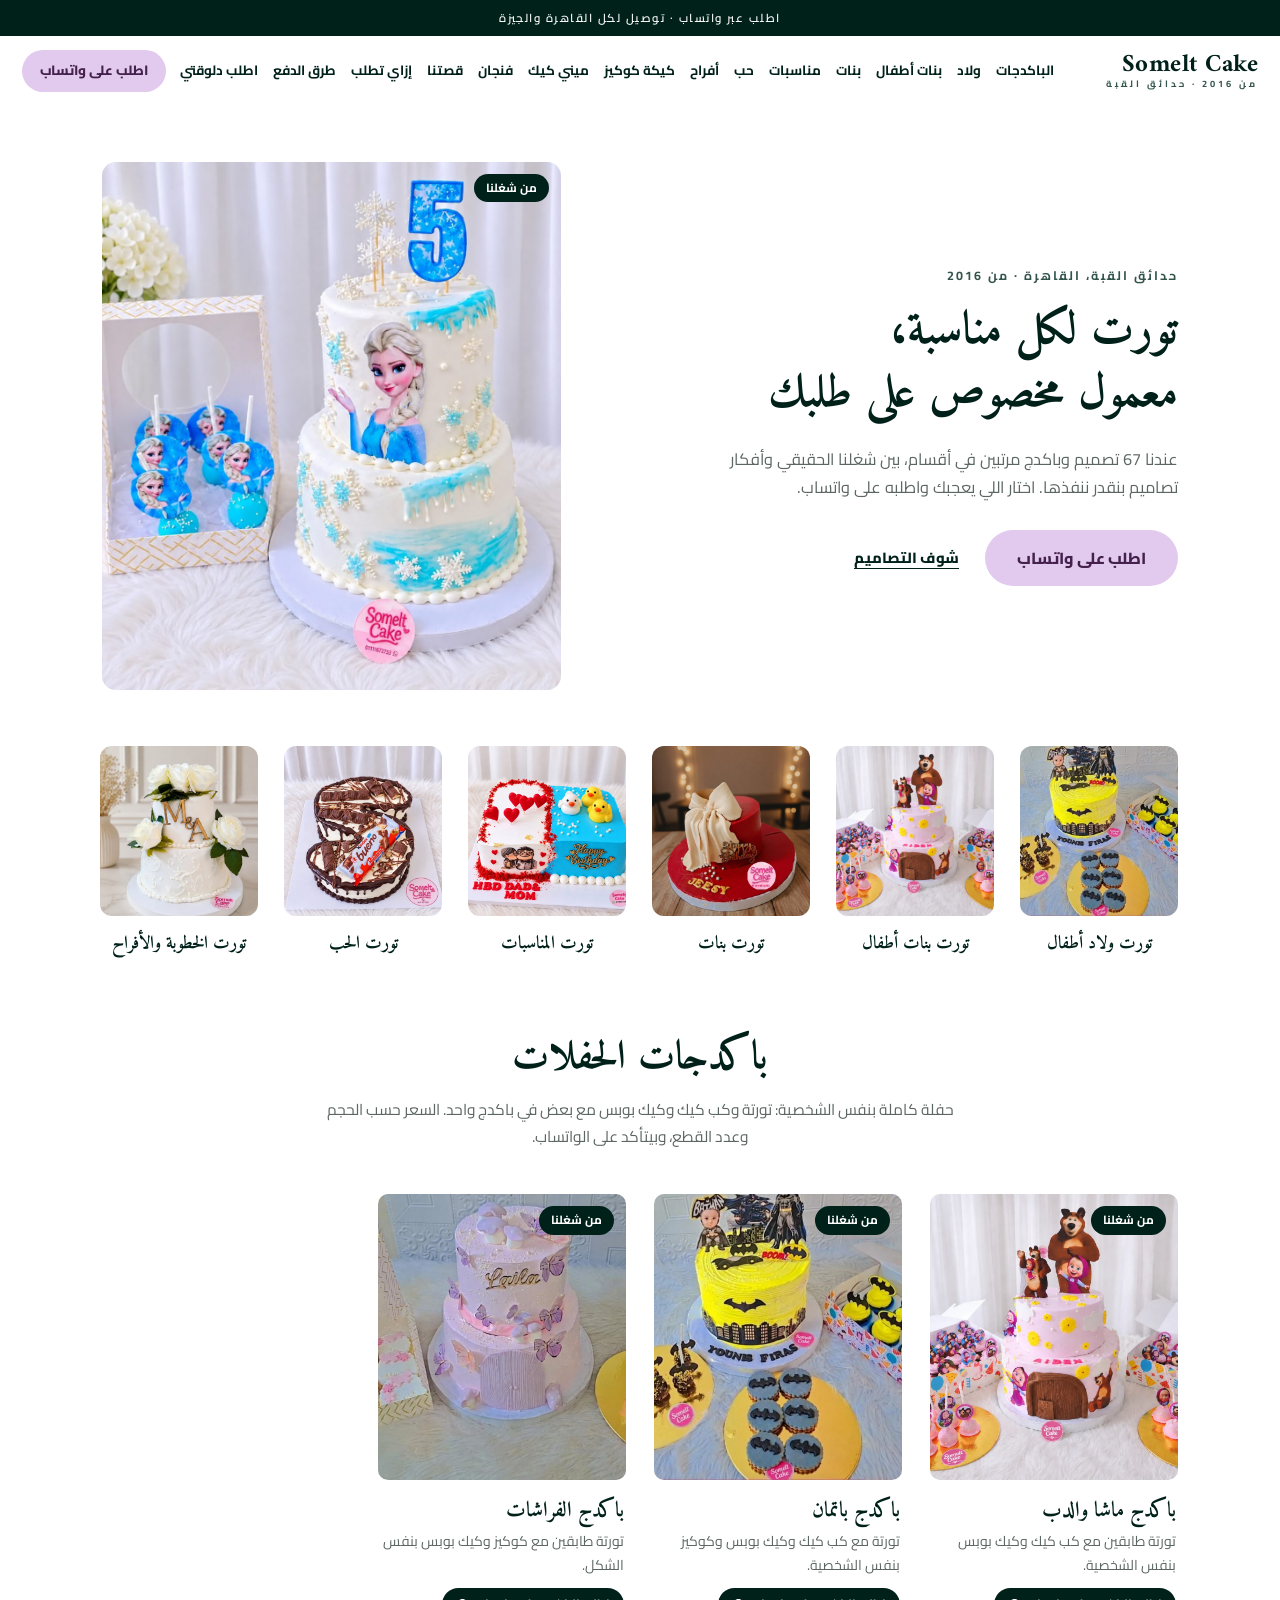
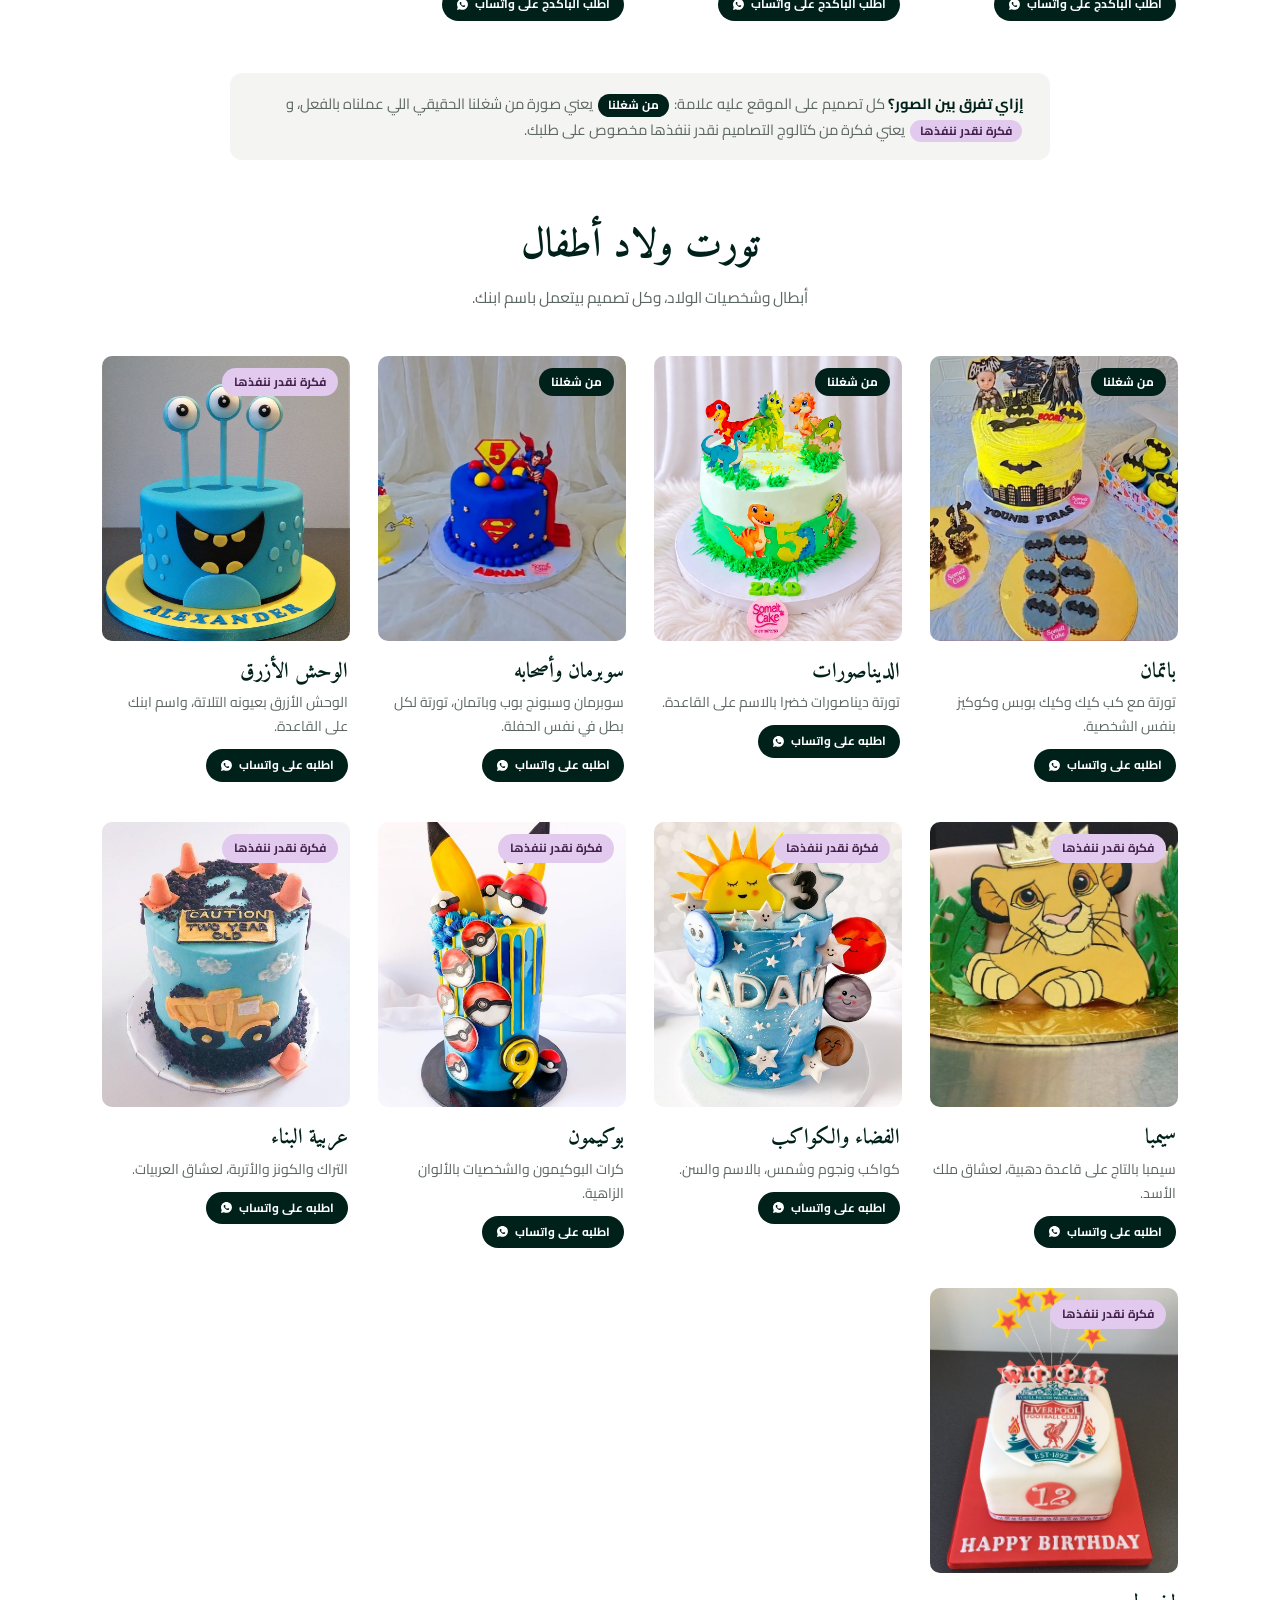
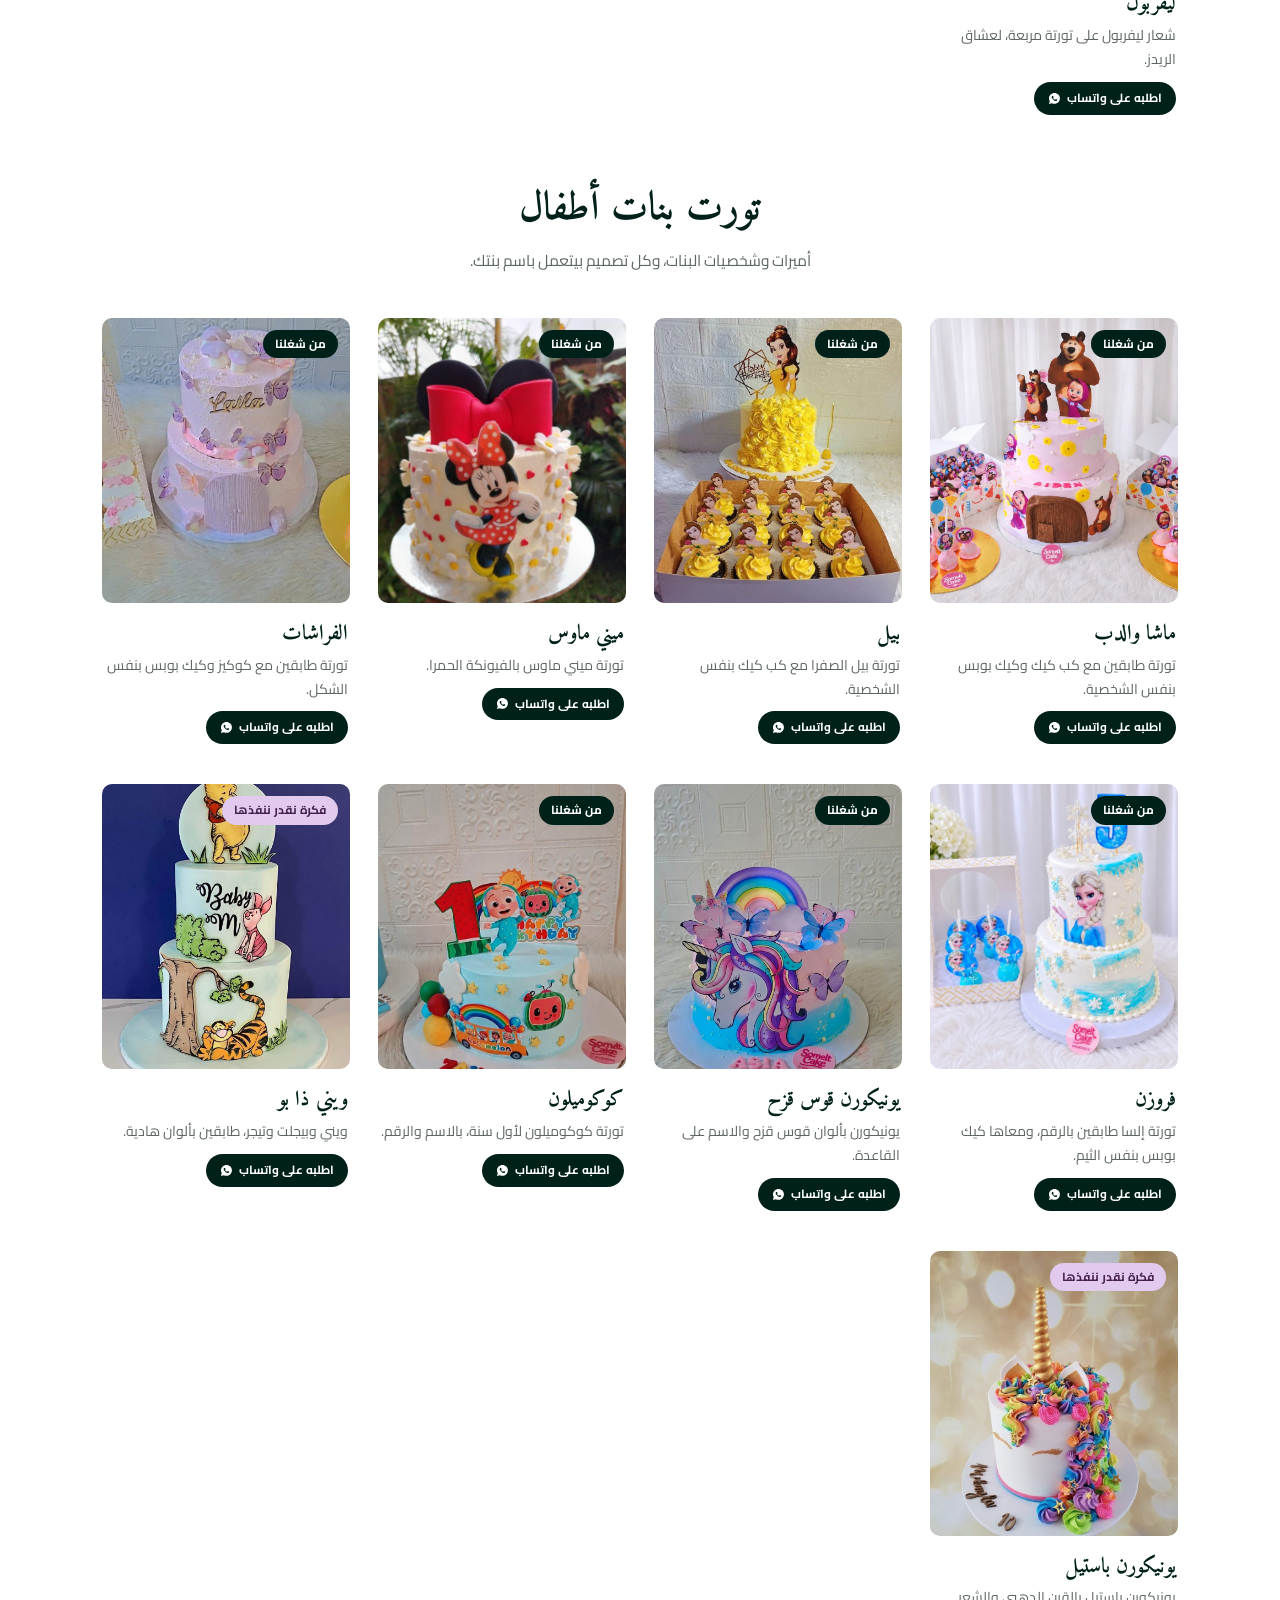
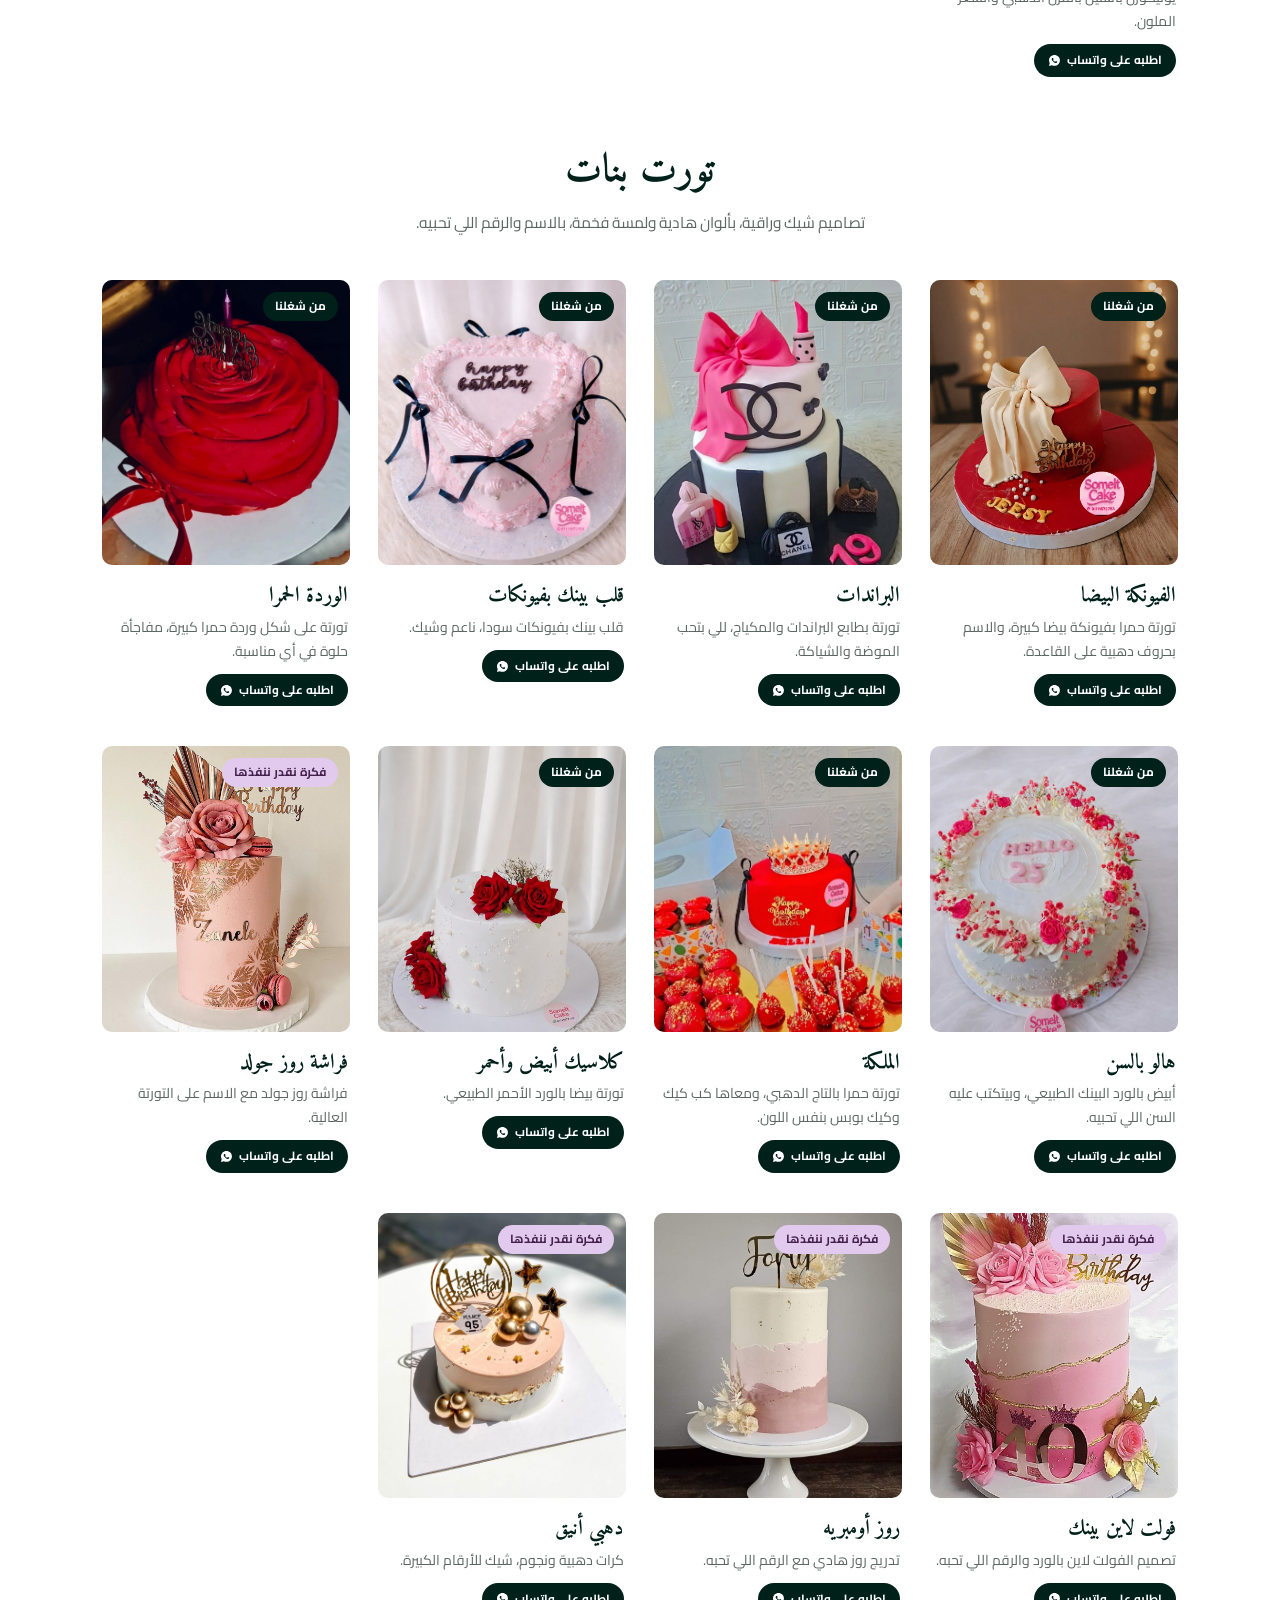
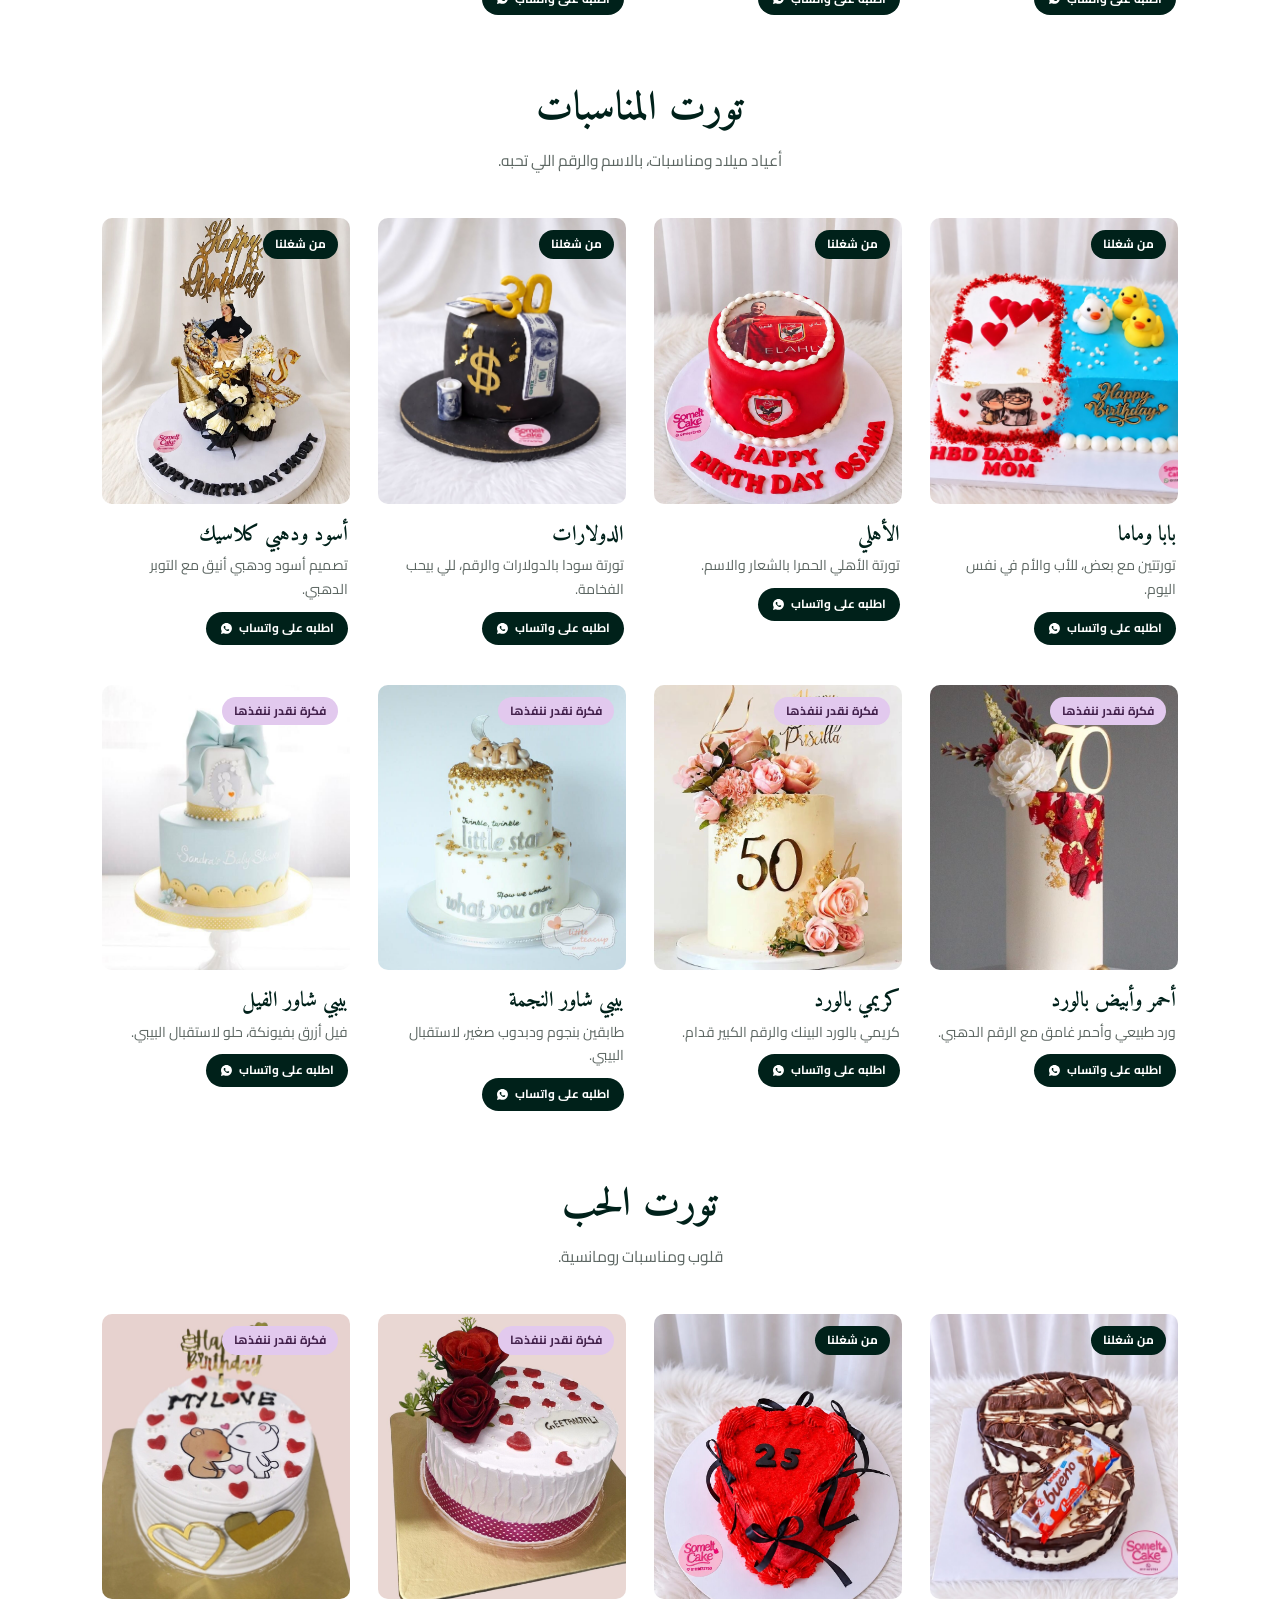
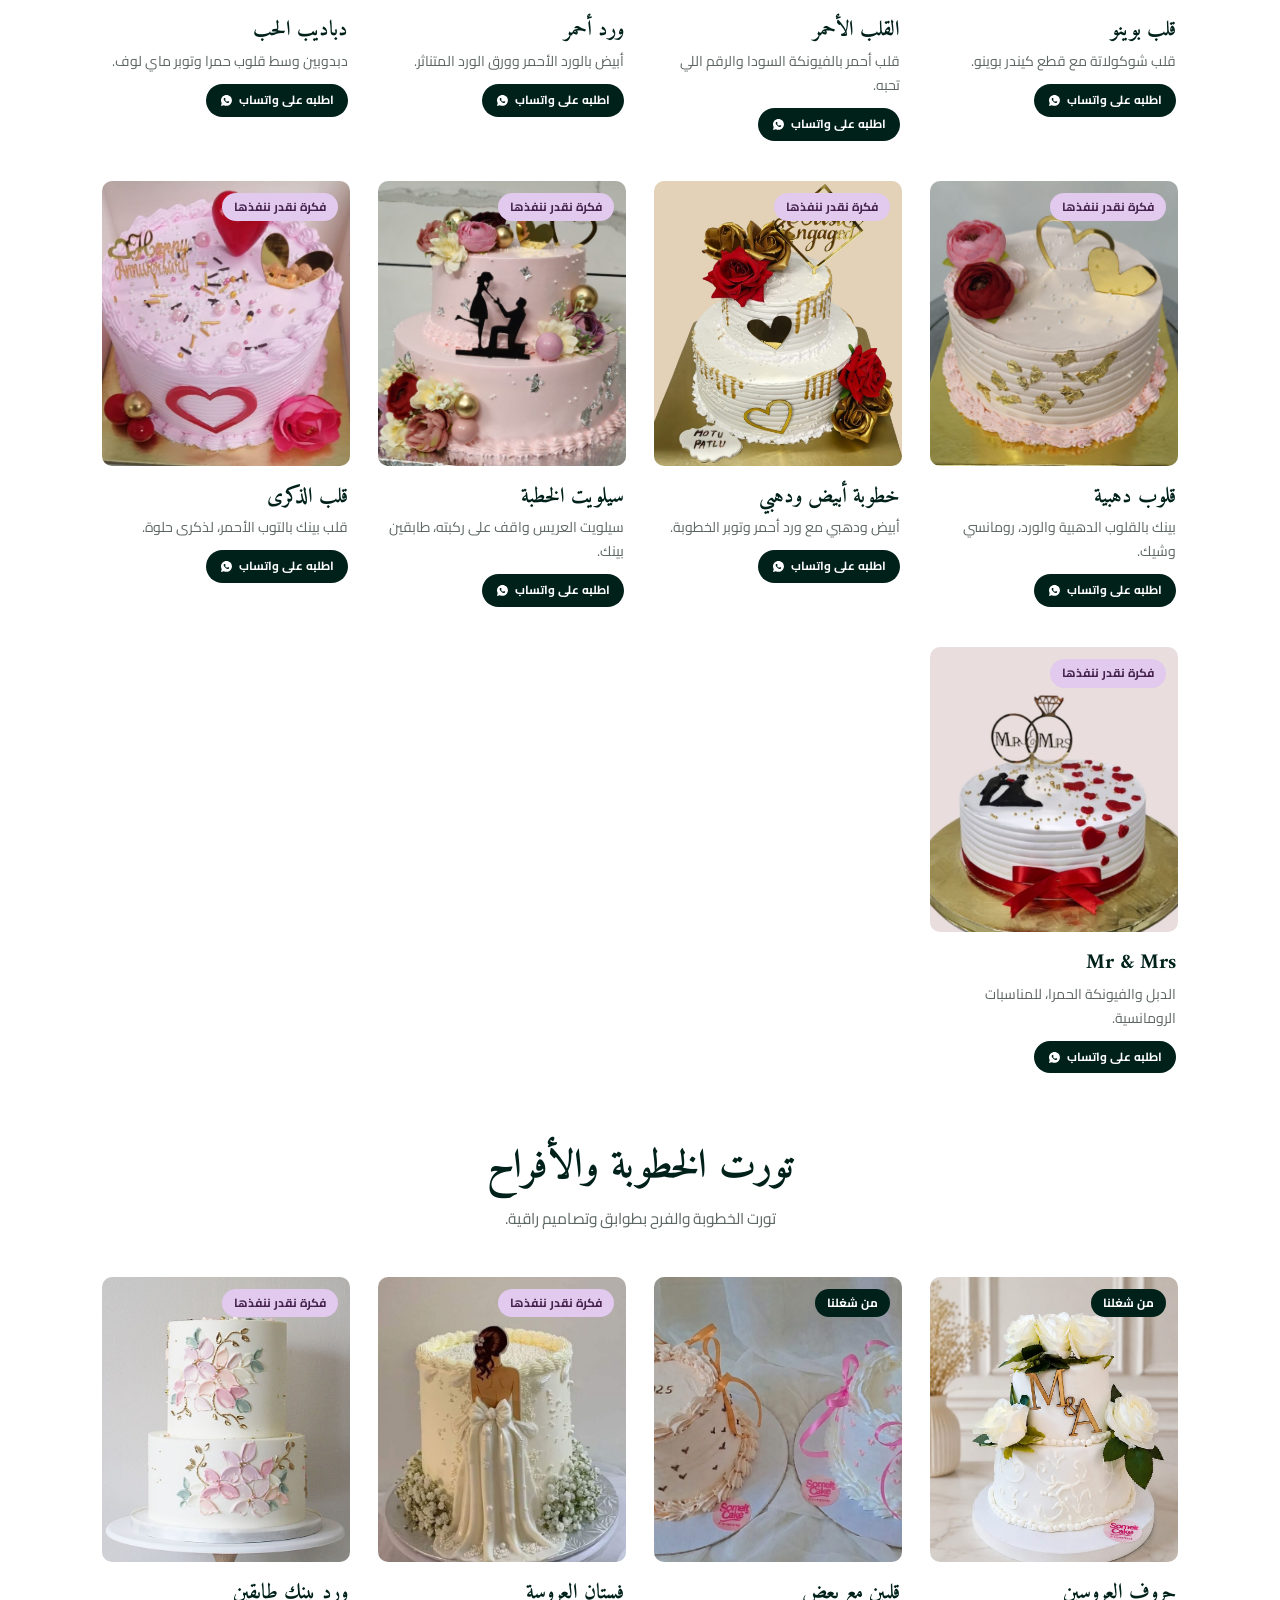
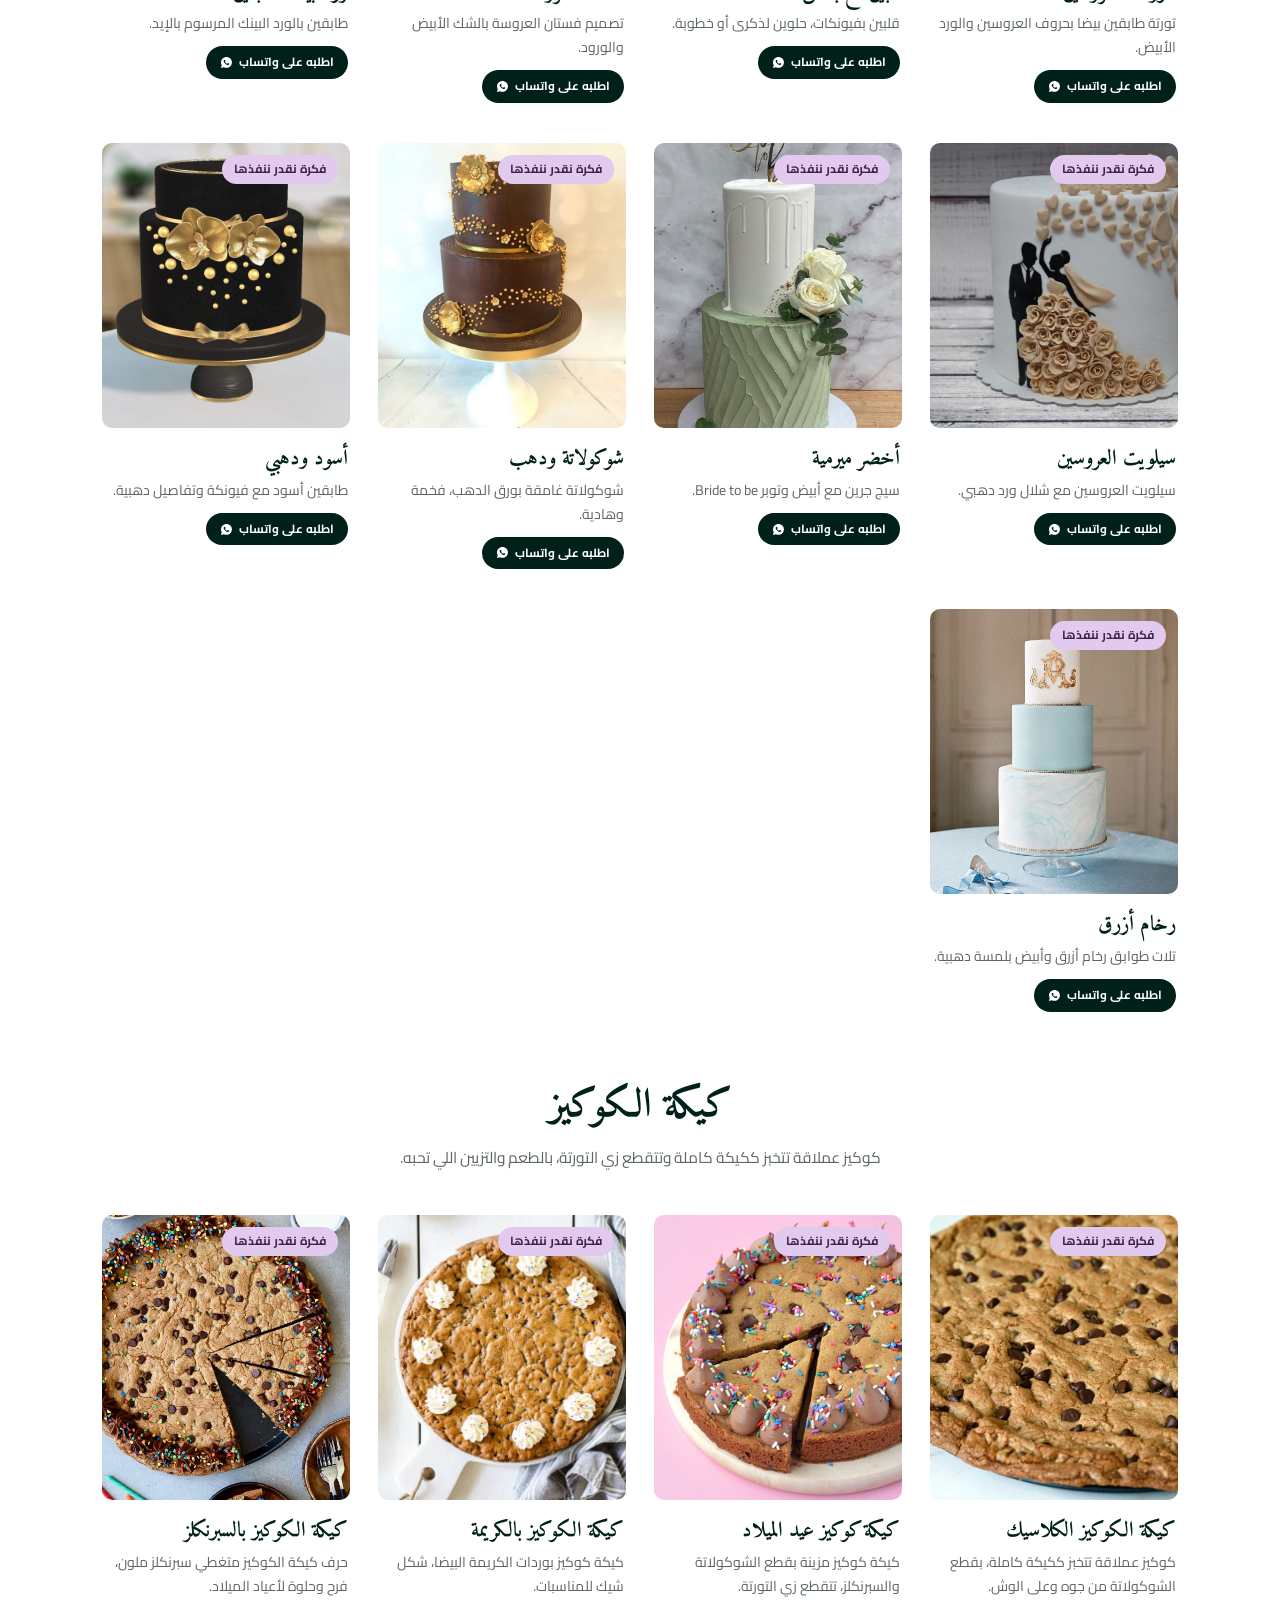
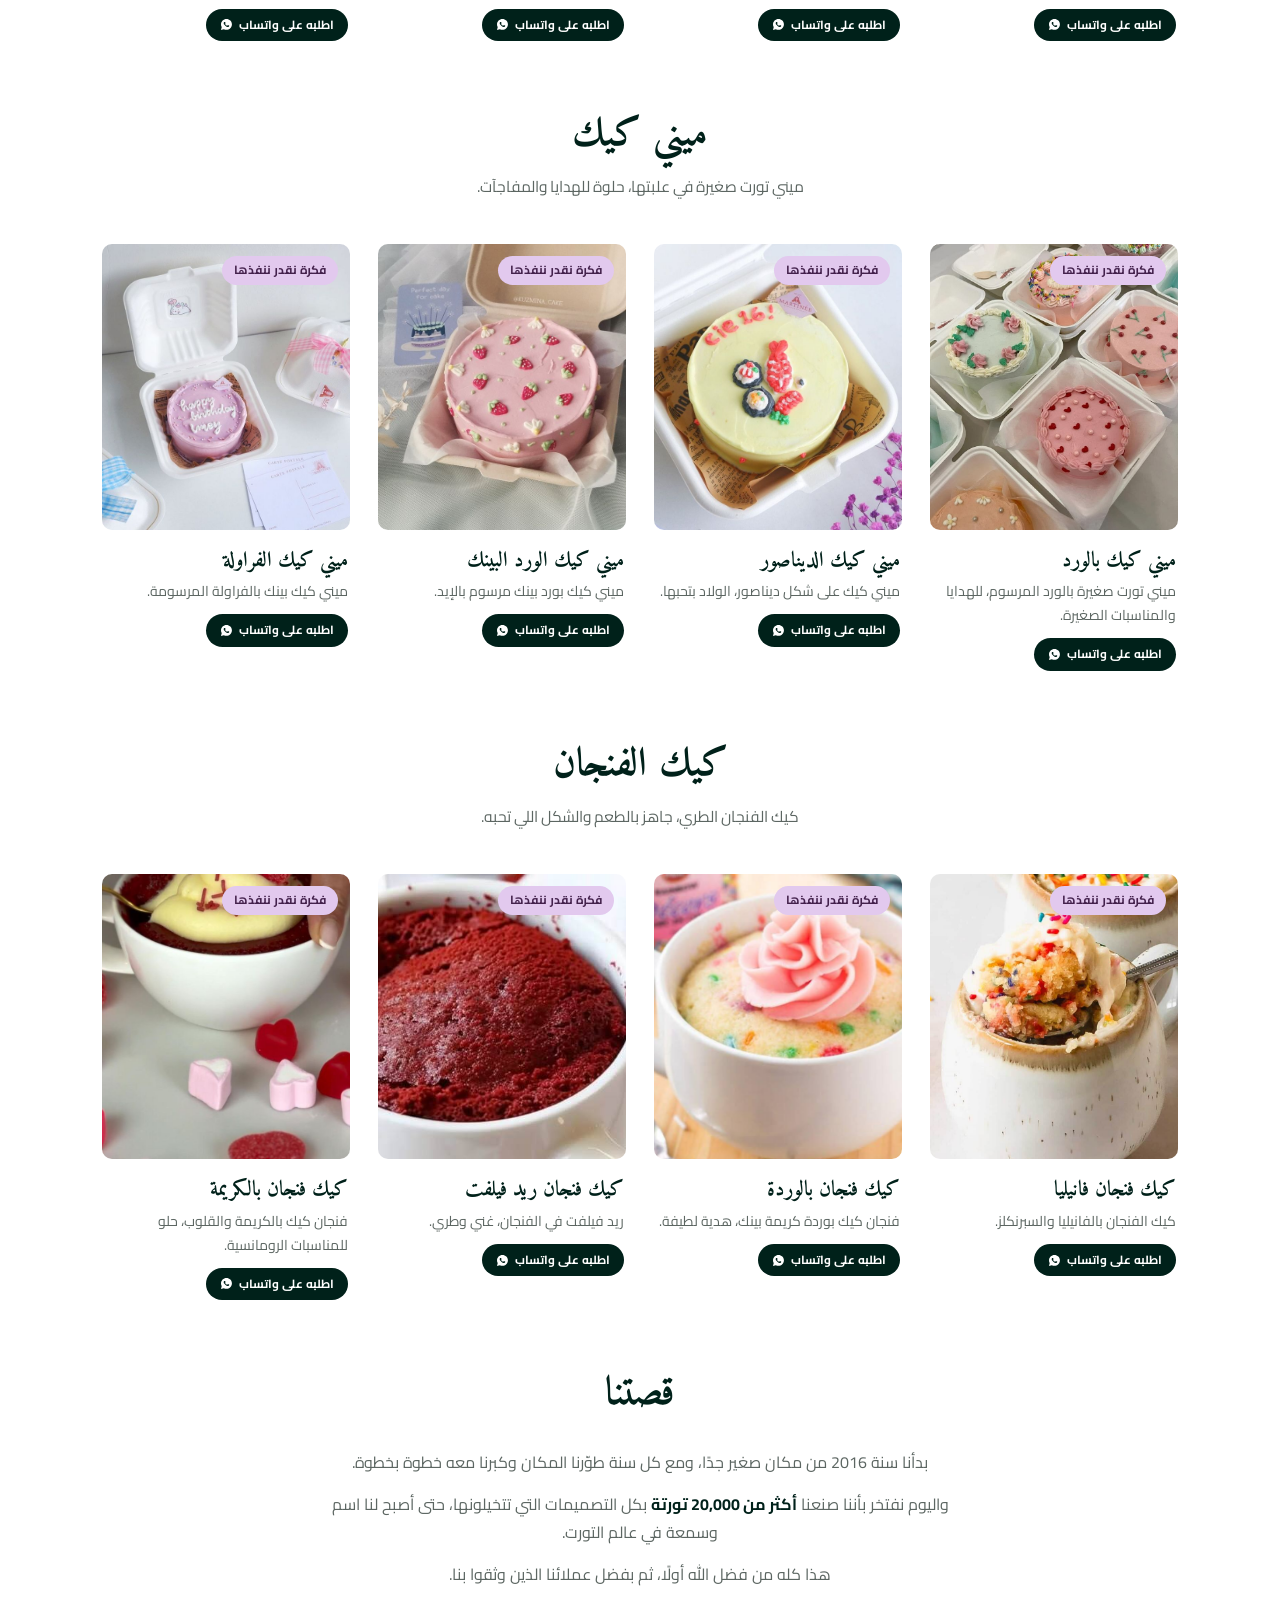
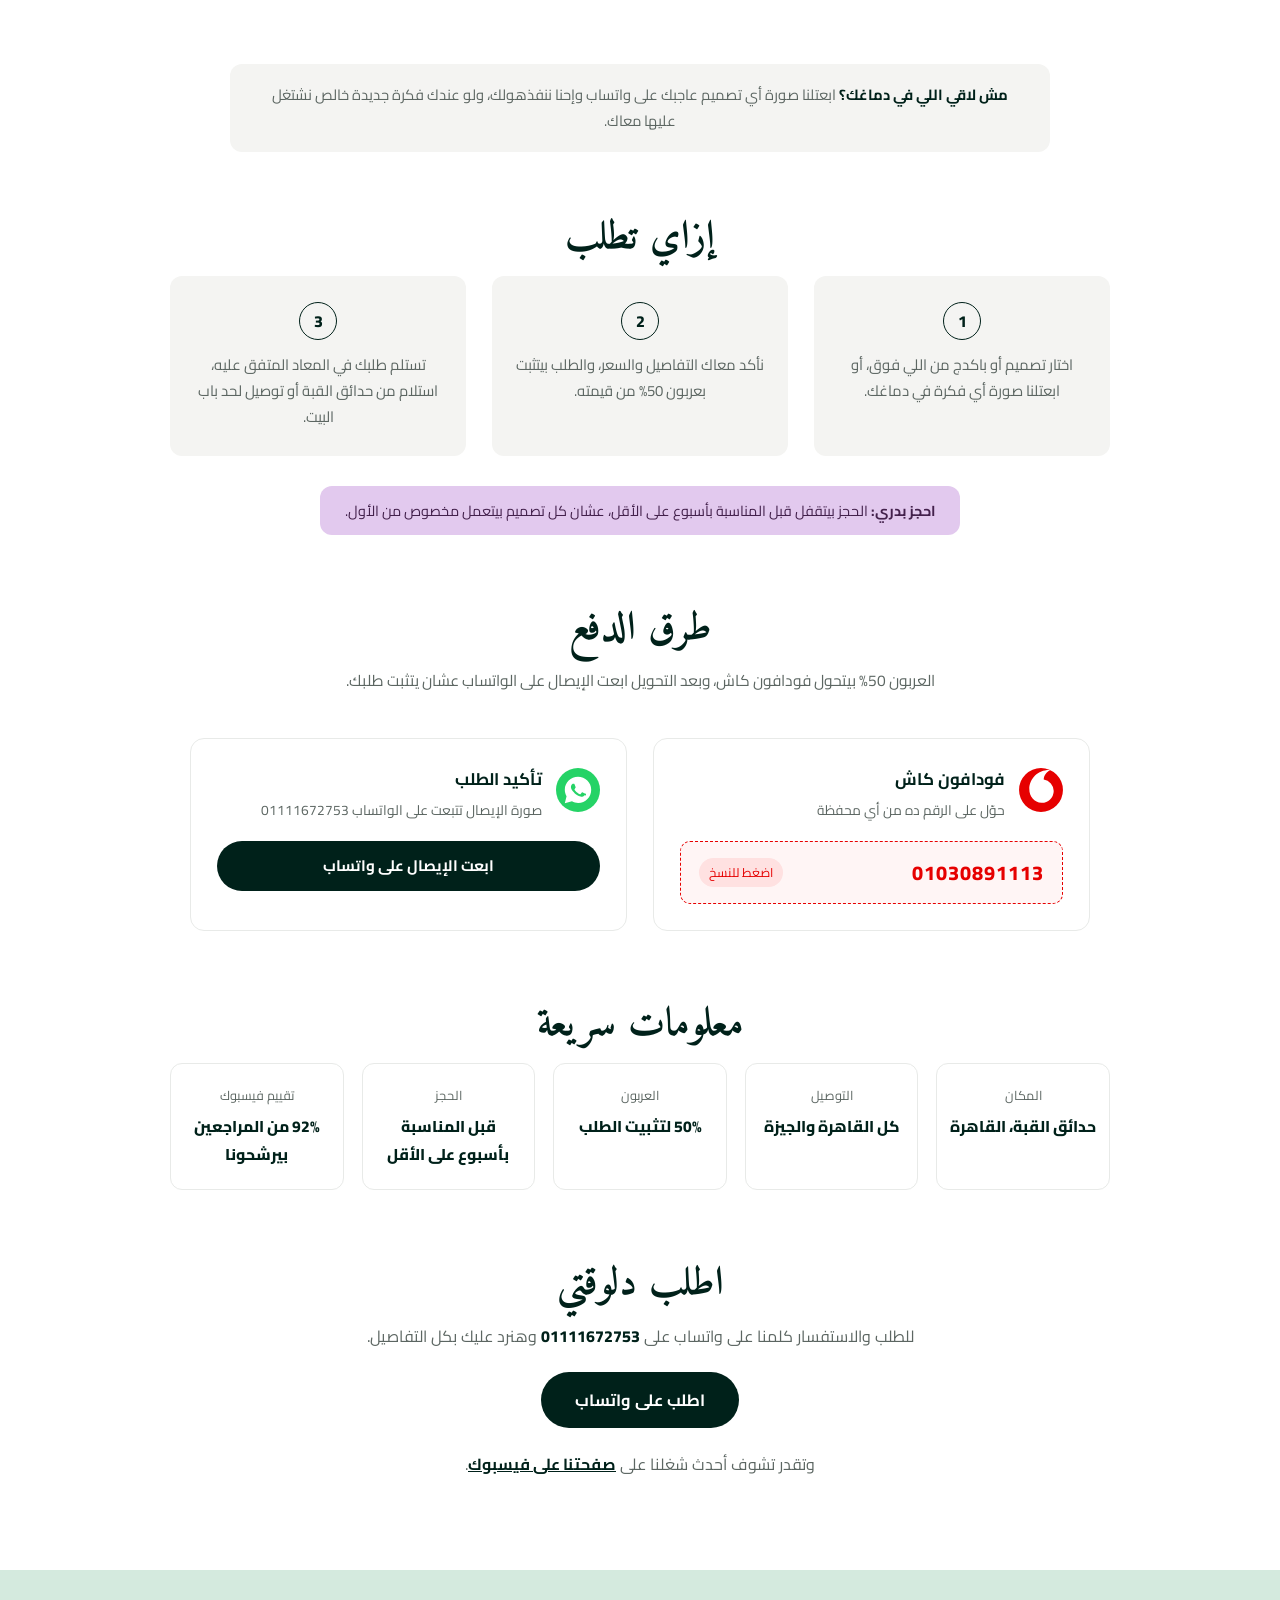
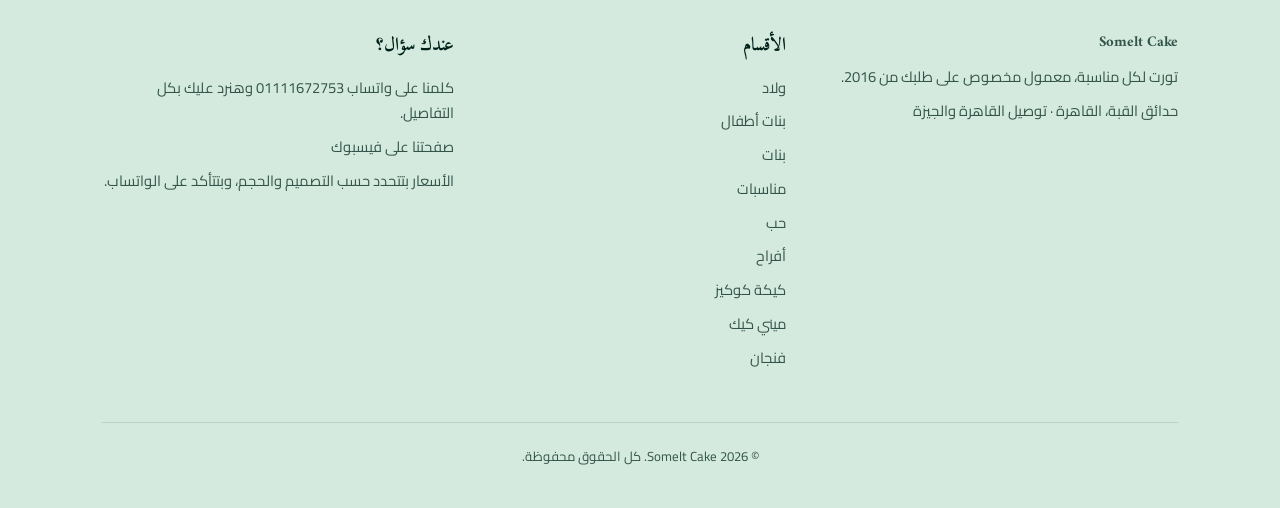
==== commit 77bebf68: "Official WhatsApp brand glyph (Meta brand asset geometry), icon on left of button text" ====
--- a/index.html
+++ b/index.html
@@ -78,7 +78,7 @@
         <div class="card-body">
           <h3>باكدج ماشا والدب</h3>
           <p>تورتة طابقين مع كب كيك وكيك بوبس بنفس الشخصية.</p>
-          <a class="card-link" href="https://wa.me/201111672753?text=%D8%A7%D9%84%D8%B3%D9%84%D8%A7%D9%85%20%D8%B9%D9%84%D9%8A%D9%83%D9%85%D8%8C%20%D8%B9%D8%A7%D8%AC%D8%A8%D9%86%D9%8A%20%D8%A8%D8%A7%D9%83%D8%AF%D8%AC%20%D9%85%D8%A7%D8%B4%D8%A7%20%D9%88%D8%A7%D9%84%D8%AF%D8%A8%20%D9%85%D9%86%20%D8%A7%D9%84%D9%85%D9%88%D9%82%D8%B9%20%D9%88%D8%B9%D8%A7%D9%8A%D8%B2%20%D8%A3%D8%B3%D8%AA%D9%81%D8%B3%D8%B1%20%D8%B9%D9%86%D9%87" target="_blank" rel="noopener"><svg class="wa-ic" width="13" height="13" viewBox="0 0 100 100" xmlns="http://www.w3.org/2000/svg" aria-hidden="true" style="width:13px;height:13px;flex:none"><path fill="#fff" d="M50 20c-16.5 0-30 13.2-30 29.5 0 5.2 1.4 10.2 4 14.6L20 80l16.3-4.2c4.3 2.3 9.1 3.6 14.2 3.6C67 79.4 80 66.2 80 49.5S66.5 20 50 20zm14.8 41.8c-.6 1.7-3.5 3.2-4.9 3.3-1.3.1-2.9.4-9.4-2-7.9-3.3-13-11.2-13.4-11.7-.4-.5-3.2-4.3-3.2-8.1s2-5.7 2.8-6.5c.7-.8 1.6-1 2.1-1h1.5c.5 0 1.1-.2 1.8 1.4.6 1.5 2.2 5.3 2.4 5.7.2.4.3.9.1 1.4-.7 1.5-1.4 2.4-2.1 3.2-.4.4-.8.9-.3 1.7.5.8 2.3 3.7 4.9 6 3.4 3 6.2 3.9 7 4.3.9.4 1.4.3 1.9-.2.5-.6 2.2-2.5 2.8-3.4.6-.9 1.1-.7 1.9-.4.8.3 4.9 2.3 5.8 2.7.8.4 1.4.6 1.6 1 .2.3.2 1.8-.4 3.3z"/></svg>اطلب الباكدج على واتساب</a>
+          <a class="card-link" href="https://wa.me/201111672753?text=%D8%A7%D9%84%D8%B3%D9%84%D8%A7%D9%85%20%D8%B9%D9%84%D9%8A%D9%83%D9%85%D8%8C%20%D8%B9%D8%A7%D8%AC%D8%A8%D9%86%D9%8A%20%D8%A8%D8%A7%D9%83%D8%AF%D8%AC%20%D9%85%D8%A7%D8%B4%D8%A7%20%D9%88%D8%A7%D9%84%D8%AF%D8%A8%20%D9%85%D9%86%20%D8%A7%D9%84%D9%85%D9%88%D9%82%D8%B9%20%D9%88%D8%B9%D8%A7%D9%8A%D8%B2%20%D8%A3%D8%B3%D8%AA%D9%81%D8%B3%D8%B1%20%D8%B9%D9%86%D9%87" target="_blank" rel="noopener">اطلب الباكدج على واتساب<svg class="wa-ic" width="13" height="13" viewBox="0 0 175.216 175.552" xmlns="http://www.w3.org/2000/svg" aria-hidden="true" style="width:13px;height:13px;flex:none"><path fill="#fff" d="m12.966 161.238 10.439-38.114a73.42 73.42 0 0 1-9.821-36.772c.017-40.556 33.021-73.55 73.578-73.55 19.681.01 38.154 7.669 52.047 21.572s21.537 32.383 21.53 52.037c-.018 40.553-33.027 73.553-73.578 73.553h-.032c-12.313-.005-24.412-3.094-35.159-8.954z"/><path fill="#00211a" d="M68.772 55.603c-1.378-3.061-2.828-3.123-4.137-3.176l-3.524-.043c-1.226 0-3.218.46-4.902 2.3s-6.435 6.287-6.435 15.332 6.588 17.785 7.506 19.013 12.718 20.381 31.405 27.75c15.529 6.124 18.689 4.906 22.061 4.6s10.877-4.447 12.408-8.74 1.532-7.971 1.073-8.74-1.685-1.226-3.525-2.146-10.877-5.367-12.562-5.981-2.91-.919-4.137.921-4.746 5.979-5.819 7.206-2.144 1.381-3.984.462-7.76-2.861-14.784-9.124c-5.465-4.873-9.154-10.891-10.228-12.73s-.114-2.835.808-3.751c.825-.824 1.838-2.147 2.759-3.22s1.224-1.84 1.836-3.065.307-2.301-.153-3.22-4.032-10.011-5.666-13.647"/></svg></a>
         </div>
       </article>
       <article class="card" data-key="batman">
@@ -89,7 +89,7 @@
         <div class="card-body">
           <h3>باكدج باتمان</h3>
           <p>تورتة مع كب كيك وكيك بوبس وكوكيز بنفس الشخصية.</p>
-          <a class="card-link" href="https://wa.me/201111672753?text=%D8%A7%D9%84%D8%B3%D9%84%D8%A7%D9%85%20%D8%B9%D9%84%D9%8A%D9%83%D9%85%D8%8C%20%D8%B9%D8%A7%D8%AC%D8%A8%D9%86%D9%8A%20%D8%A8%D8%A7%D9%83%D8%AF%D8%AC%20%D8%A8%D8%A7%D8%AA%D9%85%D8%A7%D9%86%20%D9%85%D9%86%20%D8%A7%D9%84%D9%85%D9%88%D9%82%D8%B9%20%D9%88%D8%B9%D8%A7%D9%8A%D8%B2%20%D8%A3%D8%B3%D8%AA%D9%81%D8%B3%D8%B1%20%D8%B9%D9%86%D9%87" target="_blank" rel="noopener"><svg class="wa-ic" width="13" height="13" viewBox="0 0 100 100" xmlns="http://www.w3.org/2000/svg" aria-hidden="true" style="width:13px;height:13px;flex:none"><path fill="#fff" d="M50 20c-16.5 0-30 13.2-30 29.5 0 5.2 1.4 10.2 4 14.6L20 80l16.3-4.2c4.3 2.3 9.1 3.6 14.2 3.6C67 79.4 80 66.2 80 49.5S66.5 20 50 20zm14.8 41.8c-.6 1.7-3.5 3.2-4.9 3.3-1.3.1-2.9.4-9.4-2-7.9-3.3-13-11.2-13.4-11.7-.4-.5-3.2-4.3-3.2-8.1s2-5.7 2.8-6.5c.7-.8 1.6-1 2.1-1h1.5c.5 0 1.1-.2 1.8 1.4.6 1.5 2.2 5.3 2.4 5.7.2.4.3.9.1 1.4-.7 1.5-1.4 2.4-2.1 3.2-.4.4-.8.9-.3 1.7.5.8 2.3 3.7 4.9 6 3.4 3 6.2 3.9 7 4.3.9.4 1.4.3 1.9-.2.5-.6 2.2-2.5 2.8-3.4.6-.9 1.1-.7 1.9-.4.8.3 4.9 2.3 5.8 2.7.8.4 1.4.6 1.6 1 .2.3.2 1.8-.4 3.3z"/></svg>اطلب الباكدج على واتساب</a>
+          <a class="card-link" href="https://wa.me/201111672753?text=%D8%A7%D9%84%D8%B3%D9%84%D8%A7%D9%85%20%D8%B9%D9%84%D9%8A%D9%83%D9%85%D8%8C%20%D8%B9%D8%A7%D8%AC%D8%A8%D9%86%D9%8A%20%D8%A8%D8%A7%D9%83%D8%AF%D8%AC%20%D8%A8%D8%A7%D8%AA%D9%85%D8%A7%D9%86%20%D9%85%D9%86%20%D8%A7%D9%84%D9%85%D9%88%D9%82%D8%B9%20%D9%88%D8%B9%D8%A7%D9%8A%D8%B2%20%D8%A3%D8%B3%D8%AA%D9%81%D8%B3%D8%B1%20%D8%B9%D9%86%D9%87" target="_blank" rel="noopener">اطلب الباكدج على واتساب<svg class="wa-ic" width="13" height="13" viewBox="0 0 175.216 175.552" xmlns="http://www.w3.org/2000/svg" aria-hidden="true" style="width:13px;height:13px;flex:none"><path fill="#fff" d="m12.966 161.238 10.439-38.114a73.42 73.42 0 0 1-9.821-36.772c.017-40.556 33.021-73.55 73.578-73.55 19.681.01 38.154 7.669 52.047 21.572s21.537 32.383 21.53 52.037c-.018 40.553-33.027 73.553-73.578 73.553h-.032c-12.313-.005-24.412-3.094-35.159-8.954z"/><path fill="#00211a" d="M68.772 55.603c-1.378-3.061-2.828-3.123-4.137-3.176l-3.524-.043c-1.226 0-3.218.46-4.902 2.3s-6.435 6.287-6.435 15.332 6.588 17.785 7.506 19.013 12.718 20.381 31.405 27.75c15.529 6.124 18.689 4.906 22.061 4.6s10.877-4.447 12.408-8.74 1.532-7.971 1.073-8.74-1.685-1.226-3.525-2.146-10.877-5.367-12.562-5.981-2.91-.919-4.137.921-4.746 5.979-5.819 7.206-2.144 1.381-3.984.462-7.76-2.861-14.784-9.124c-5.465-4.873-9.154-10.891-10.228-12.73s-.114-2.835.808-3.751c.825-.824 1.838-2.147 2.759-3.22s1.224-1.84 1.836-3.065.307-2.301-.153-3.22-4.032-10.011-5.666-13.647"/></svg></a>
         </div>
       </article>
       <article class="card" data-key="butterfly">
@@ -100,7 +100,7 @@
         <div class="card-body">
           <h3>باكدج الفراشات</h3>
           <p>تورتة طابقين مع كوكيز وكيك بوبس بنفس الشكل.</p>
-          <a class="card-link" href="https://wa.me/201111672753?text=%D8%A7%D9%84%D8%B3%D9%84%D8%A7%D9%85%20%D8%B9%D9%84%D9%8A%D9%83%D9%85%D8%8C%20%D8%B9%D8%A7%D8%AC%D8%A8%D9%86%D9%8A%20%D8%A8%D8%A7%D9%83%D8%AF%D8%AC%20%D8%A7%D9%84%D9%81%D8%B1%D8%A7%D8%B4%D8%A7%D8%AA%20%D9%85%D9%86%20%D8%A7%D9%84%D9%85%D9%88%D9%82%D8%B9%20%D9%88%D8%B9%D8%A7%D9%8A%D8%B2%20%D8%A3%D8%B3%D8%AA%D9%81%D8%B3%D8%B1%20%D8%B9%D9%86%D9%87" target="_blank" rel="noopener"><svg class="wa-ic" width="13" height="13" viewBox="0 0 100 100" xmlns="http://www.w3.org/2000/svg" aria-hidden="true" style="width:13px;height:13px;flex:none"><path fill="#fff" d="M50 20c-16.5 0-30 13.2-30 29.5 0 5.2 1.4 10.2 4 14.6L20 80l16.3-4.2c4.3 2.3 9.1 3.6 14.2 3.6C67 79.4 80 66.2 80 49.5S66.5 20 50 20zm14.8 41.8c-.6 1.7-3.5 3.2-4.9 3.3-1.3.1-2.9.4-9.4-2-7.9-3.3-13-11.2-13.4-11.7-.4-.5-3.2-4.3-3.2-8.1s2-5.7 2.8-6.5c.7-.8 1.6-1 2.1-1h1.5c.5 0 1.1-.2 1.8 1.4.6 1.5 2.2 5.3 2.4 5.7.2.4.3.9.1 1.4-.7 1.5-1.4 2.4-2.1 3.2-.4.4-.8.9-.3 1.7.5.8 2.3 3.7 4.9 6 3.4 3 6.2 3.9 7 4.3.9.4 1.4.3 1.9-.2.5-.6 2.2-2.5 2.8-3.4.6-.9 1.1-.7 1.9-.4.8.3 4.9 2.3 5.8 2.7.8.4 1.4.6 1.6 1 .2.3.2 1.8-.4 3.3z"/></svg>اطلب الباكدج على واتساب</a>
+          <a class="card-link" href="https://wa.me/201111672753?text=%D8%A7%D9%84%D8%B3%D9%84%D8%A7%D9%85%20%D8%B9%D9%84%D9%8A%D9%83%D9%85%D8%8C%20%D8%B9%D8%A7%D8%AC%D8%A8%D9%86%D9%8A%20%D8%A8%D8%A7%D9%83%D8%AF%D8%AC%20%D8%A7%D9%84%D9%81%D8%B1%D8%A7%D8%B4%D8%A7%D8%AA%20%D9%85%D9%86%20%D8%A7%D9%84%D9%85%D9%88%D9%82%D8%B9%20%D9%88%D8%B9%D8%A7%D9%8A%D8%B2%20%D8%A3%D8%B3%D8%AA%D9%81%D8%B3%D8%B1%20%D8%B9%D9%86%D9%87" target="_blank" rel="noopener">اطلب الباكدج على واتساب<svg class="wa-ic" width="13" height="13" viewBox="0 0 175.216 175.552" xmlns="http://www.w3.org/2000/svg" aria-hidden="true" style="width:13px;height:13px;flex:none"><path fill="#fff" d="m12.966 161.238 10.439-38.114a73.42 73.42 0 0 1-9.821-36.772c.017-40.556 33.021-73.55 73.578-73.55 19.681.01 38.154 7.669 52.047 21.572s21.537 32.383 21.53 52.037c-.018 40.553-33.027 73.553-73.578 73.553h-.032c-12.313-.005-24.412-3.094-35.159-8.954z"/><path fill="#00211a" d="M68.772 55.603c-1.378-3.061-2.828-3.123-4.137-3.176l-3.524-.043c-1.226 0-3.218.46-4.902 2.3s-6.435 6.287-6.435 15.332 6.588 17.785 7.506 19.013 12.718 20.381 31.405 27.75c15.529 6.124 18.689 4.906 22.061 4.6s10.877-4.447 12.408-8.74 1.532-7.971 1.073-8.74-1.685-1.226-3.525-2.146-10.877-5.367-12.562-5.981-2.91-.919-4.137.921-4.746 5.979-5.819 7.206-2.144 1.381-3.984.462-7.76-2.861-14.784-9.124c-5.465-4.873-9.154-10.891-10.228-12.73s-.114-2.835.808-3.751c.825-.824 1.838-2.147 2.759-3.22s1.224-1.84 1.836-3.065.307-2.301-.153-3.22-4.032-10.011-5.666-13.647"/></svg></a>
         </div>
       </article>
     </div>
@@ -126,7 +126,7 @@
         <div class="card-body">
           <h3>باتمان</h3>
           <p>تورتة مع كب كيك وكيك بوبس وكوكيز بنفس الشخصية.</p>
-          <a class="card-link" href="https://wa.me/201111672753?text=%D8%A7%D9%84%D8%B3%D9%84%D8%A7%D9%85%20%D8%B9%D9%84%D9%8A%D9%83%D9%85%D8%8C%20%D8%B9%D8%A7%D8%AC%D8%A8%D9%86%D9%8A%20%D8%AA%D8%B5%D9%85%D9%8A%D9%85%20%D8%A8%D8%A7%D8%AA%D9%85%D8%A7%D9%86%20%D9%85%D9%86%20%D8%A7%D9%84%D9%85%D9%88%D9%82%D8%B9%20%D9%88%D8%B9%D8%A7%D9%8A%D8%B2%20%D8%A3%D8%B3%D8%AA%D9%81%D8%B3%D8%B1%20%D8%B9%D9%86%D9%87" target="_blank" rel="noopener"><svg class="wa-ic" width="13" height="13" viewBox="0 0 100 100" xmlns="http://www.w3.org/2000/svg" aria-hidden="true" style="width:13px;height:13px;flex:none"><path fill="#fff" d="M50 20c-16.5 0-30 13.2-30 29.5 0 5.2 1.4 10.2 4 14.6L20 80l16.3-4.2c4.3 2.3 9.1 3.6 14.2 3.6C67 79.4 80 66.2 80 49.5S66.5 20 50 20zm14.8 41.8c-.6 1.7-3.5 3.2-4.9 3.3-1.3.1-2.9.4-9.4-2-7.9-3.3-13-11.2-13.4-11.7-.4-.5-3.2-4.3-3.2-8.1s2-5.7 2.8-6.5c.7-.8 1.6-1 2.1-1h1.5c.5 0 1.1-.2 1.8 1.4.6 1.5 2.2 5.3 2.4 5.7.2.4.3.9.1 1.4-.7 1.5-1.4 2.4-2.1 3.2-.4.4-.8.9-.3 1.7.5.8 2.3 3.7 4.9 6 3.4 3 6.2 3.9 7 4.3.9.4 1.4.3 1.9-.2.5-.6 2.2-2.5 2.8-3.4.6-.9 1.1-.7 1.9-.4.8.3 4.9 2.3 5.8 2.7.8.4 1.4.6 1.6 1 .2.3.2 1.8-.4 3.3z"/></svg>اطلبه على واتساب</a>
+          <a class="card-link" href="https://wa.me/201111672753?text=%D8%A7%D9%84%D8%B3%D9%84%D8%A7%D9%85%20%D8%B9%D9%84%D9%8A%D9%83%D9%85%D8%8C%20%D8%B9%D8%A7%D8%AC%D8%A8%D9%86%D9%8A%20%D8%AA%D8%B5%D9%85%D9%8A%D9%85%20%D8%A8%D8%A7%D8%AA%D9%85%D8%A7%D9%86%20%D9%85%D9%86%20%D8%A7%D9%84%D9%85%D9%88%D9%82%D8%B9%20%D9%88%D8%B9%D8%A7%D9%8A%D8%B2%20%D8%A3%D8%B3%D8%AA%D9%81%D8%B3%D8%B1%20%D8%B9%D9%86%D9%87" target="_blank" rel="noopener">اطلبه على واتساب<svg class="wa-ic" width="13" height="13" viewBox="0 0 175.216 175.552" xmlns="http://www.w3.org/2000/svg" aria-hidden="true" style="width:13px;height:13px;flex:none"><path fill="#fff" d="m12.966 161.238 10.439-38.114a73.42 73.42 0 0 1-9.821-36.772c.017-40.556 33.021-73.55 73.578-73.55 19.681.01 38.154 7.669 52.047 21.572s21.537 32.383 21.53 52.037c-.018 40.553-33.027 73.553-73.578 73.553h-.032c-12.313-.005-24.412-3.094-35.159-8.954z"/><path fill="#00211a" d="M68.772 55.603c-1.378-3.061-2.828-3.123-4.137-3.176l-3.524-.043c-1.226 0-3.218.46-4.902 2.3s-6.435 6.287-6.435 15.332 6.588 17.785 7.506 19.013 12.718 20.381 31.405 27.75c15.529 6.124 18.689 4.906 22.061 4.6s10.877-4.447 12.408-8.74 1.532-7.971 1.073-8.74-1.685-1.226-3.525-2.146-10.877-5.367-12.562-5.981-2.91-.919-4.137.921-4.746 5.979-5.819 7.206-2.144 1.381-3.984.462-7.76-2.861-14.784-9.124c-5.465-4.873-9.154-10.891-10.228-12.73s-.114-2.835.808-3.751c.825-.824 1.838-2.147 2.759-3.22s1.224-1.84 1.836-3.065.307-2.301-.153-3.22-4.032-10.011-5.666-13.647"/></svg></a>
         </div>
       </article>
       <article class="card" data-key="dinosaur">
@@ -137,7 +137,7 @@
         <div class="card-body">
           <h3>الديناصورات</h3>
           <p>تورتة ديناصورات خضرا بالاسم على القاعدة.</p>
-          <a class="card-link" href="https://wa.me/201111672753?text=%D8%A7%D9%84%D8%B3%D9%84%D8%A7%D9%85%20%D8%B9%D9%84%D9%8A%D9%83%D9%85%D8%8C%20%D8%B9%D8%A7%D8%AC%D8%A8%D9%86%D9%8A%20%D8%AA%D8%B5%D9%85%D9%8A%D9%85%20%D8%A7%D9%84%D8%AF%D9%8A%D9%86%D8%A7%D8%B5%D9%88%D8%B1%D8%A7%D8%AA%20%D9%85%D9%86%20%D8%A7%D9%84%D9%85%D9%88%D9%82%D8%B9%20%D9%88%D8%B9%D8%A7%D9%8A%D8%B2%20%D8%A3%D8%B3%D8%AA%D9%81%D8%B3%D8%B1%20%D8%B9%D9%86%D9%87" target="_blank" rel="noopener"><svg class="wa-ic" width="13" height="13" viewBox="0 0 100 100" xmlns="http://www.w3.org/2000/svg" aria-hidden="true" style="width:13px;height:13px;flex:none"><path fill="#fff" d="M50 20c-16.5 0-30 13.2-30 29.5 0 5.2 1.4 10.2 4 14.6L20 80l16.3-4.2c4.3 2.3 9.1 3.6 14.2 3.6C67 79.4 80 66.2 80 49.5S66.5 20 50 20zm14.8 41.8c-.6 1.7-3.5 3.2-4.9 3.3-1.3.1-2.9.4-9.4-2-7.9-3.3-13-11.2-13.4-11.7-.4-.5-3.2-4.3-3.2-8.1s2-5.7 2.8-6.5c.7-.8 1.6-1 2.1-1h1.5c.5 0 1.1-.2 1.8 1.4.6 1.5 2.2 5.3 2.4 5.7.2.4.3.9.1 1.4-.7 1.5-1.4 2.4-2.1 3.2-.4.4-.8.9-.3 1.7.5.8 2.3 3.7 4.9 6 3.4 3 6.2 3.9 7 4.3.9.4 1.4.3 1.9-.2.5-.6 2.2-2.5 2.8-3.4.6-.9 1.1-.7 1.9-.4.8.3 4.9 2.3 5.8 2.7.8.4 1.4.6 1.6 1 .2.3.2 1.8-.4 3.3z"/></svg>اطلبه على واتساب</a>
+          <a class="card-link" href="https://wa.me/201111672753?text=%D8%A7%D9%84%D8%B3%D9%84%D8%A7%D9%85%20%D8%B9%D9%84%D9%8A%D9%83%D9%85%D8%8C%20%D8%B9%D8%A7%D8%AC%D8%A8%D9%86%D9%8A%20%D8%AA%D8%B5%D9%85%D9%8A%D9%85%20%D8%A7%D9%84%D8%AF%D9%8A%D9%86%D8%A7%D8%B5%D9%88%D8%B1%D8%A7%D8%AA%20%D9%85%D9%86%20%D8%A7%D9%84%D9%85%D9%88%D9%82%D8%B9%20%D9%88%D8%B9%D8%A7%D9%8A%D8%B2%20%D8%A3%D8%B3%D8%AA%D9%81%D8%B3%D8%B1%20%D8%B9%D9%86%D9%87" target="_blank" rel="noopener">اطلبه على واتساب<svg class="wa-ic" width="13" height="13" viewBox="0 0 175.216 175.552" xmlns="http://www.w3.org/2000/svg" aria-hidden="true" style="width:13px;height:13px;flex:none"><path fill="#fff" d="m12.966 161.238 10.439-38.114a73.42 73.42 0 0 1-9.821-36.772c.017-40.556 33.021-73.55 73.578-73.55 19.681.01 38.154 7.669 52.047 21.572s21.537 32.383 21.53 52.037c-.018 40.553-33.027 73.553-73.578 73.553h-.032c-12.313-.005-24.412-3.094-35.159-8.954z"/><path fill="#00211a" d="M68.772 55.603c-1.378-3.061-2.828-3.123-4.137-3.176l-3.524-.043c-1.226 0-3.218.46-4.902 2.3s-6.435 6.287-6.435 15.332 6.588 17.785 7.506 19.013 12.718 20.381 31.405 27.75c15.529 6.124 18.689 4.906 22.061 4.6s10.877-4.447 12.408-8.74 1.532-7.971 1.073-8.74-1.685-1.226-3.525-2.146-10.877-5.367-12.562-5.981-2.91-.919-4.137.921-4.746 5.979-5.819 7.206-2.144 1.381-3.984.462-7.76-2.861-14.784-9.124c-5.465-4.873-9.154-10.891-10.228-12.73s-.114-2.835.808-3.751c.825-.824 1.838-2.147 2.759-3.22s1.224-1.84 1.836-3.065.307-2.301-.153-3.22-4.032-10.011-5.666-13.647"/></svg></a>
         </div>
       </article>
       <article class="card" data-key="superman">
@@ -148,7 +148,7 @@
         <div class="card-body">
           <h3>سوبرمان وأصحابه</h3>
           <p>سوبرمان وسبونج بوب وباتمان، تورتة لكل بطل في نفس الحفلة.</p>
-          <a class="card-link" href="https://wa.me/201111672753?text=%D8%A7%D9%84%D8%B3%D9%84%D8%A7%D9%85%20%D8%B9%D9%84%D9%8A%D9%83%D9%85%D8%8C%20%D8%B9%D8%A7%D8%AC%D8%A8%D9%86%D9%8A%20%D8%AA%D8%B5%D9%85%D9%8A%D9%85%20%D8%B3%D9%88%D8%A8%D8%B1%D9%85%D8%A7%D9%86%20%D9%88%D8%A3%D8%B5%D8%AD%D8%A7%D8%A8%D9%87%20%D9%85%D9%86%20%D8%A7%D9%84%D9%85%D9%88%D9%82%D8%B9%20%D9%88%D8%B9%D8%A7%D9%8A%D8%B2%20%D8%A3%D8%B3%D8%AA%D9%81%D8%B3%D8%B1%20%D8%B9%D9%86%D9%87" target="_blank" rel="noopener"><svg class="wa-ic" width="13" height="13" viewBox="0 0 100 100" xmlns="http://www.w3.org/2000/svg" aria-hidden="true" style="width:13px;height:13px;flex:none"><path fill="#fff" d="M50 20c-16.5 0-30 13.2-30 29.5 0 5.2 1.4 10.2 4 14.6L20 80l16.3-4.2c4.3 2.3 9.1 3.6 14.2 3.6C67 79.4 80 66.2 80 49.5S66.5 20 50 20zm14.8 41.8c-.6 1.7-3.5 3.2-4.9 3.3-1.3.1-2.9.4-9.4-2-7.9-3.3-13-11.2-13.4-11.7-.4-.5-3.2-4.3-3.2-8.1s2-5.7 2.8-6.5c.7-.8 1.6-1 2.1-1h1.5c.5 0 1.1-.2 1.8 1.4.6 1.5 2.2 5.3 2.4 5.7.2.4.3.9.1 1.4-.7 1.5-1.4 2.4-2.1 3.2-.4.4-.8.9-.3 1.7.5.8 2.3 3.7 4.9 6 3.4 3 6.2 3.9 7 4.3.9.4 1.4.3 1.9-.2.5-.6 2.2-2.5 2.8-3.4.6-.9 1.1-.7 1.9-.4.8.3 4.9 2.3 5.8 2.7.8.4 1.4.6 1.6 1 .2.3.2 1.8-.4 3.3z"/></svg>اطلبه على واتساب</a>
+          <a class="card-link" href="https://wa.me/201111672753?text=%D8%A7%D9%84%D8%B3%D9%84%D8%A7%D9%85%20%D8%B9%D9%84%D9%8A%D9%83%D9%85%D8%8C%20%D8%B9%D8%A7%D8%AC%D8%A8%D9%86%D9%8A%20%D8%AA%D8%B5%D9%85%D9%8A%D9%85%20%D8%B3%D9%88%D8%A8%D8%B1%D9%85%D8%A7%D9%86%20%D9%88%D8%A3%D8%B5%D8%AD%D8%A7%D8%A8%D9%87%20%D9%85%D9%86%20%D8%A7%D9%84%D9%85%D9%88%D9%82%D8%B9%20%D9%88%D8%B9%D8%A7%D9%8A%D8%B2%20%D8%A3%D8%B3%D8%AA%D9%81%D8%B3%D8%B1%20%D8%B9%D9%86%D9%87" target="_blank" rel="noopener">اطلبه على واتساب<svg class="wa-ic" width="13" height="13" viewBox="0 0 175.216 175.552" xmlns="http://www.w3.org/2000/svg" aria-hidden="true" style="width:13px;height:13px;flex:none"><path fill="#fff" d="m12.966 161.238 10.439-38.114a73.42 73.42 0 0 1-9.821-36.772c.017-40.556 33.021-73.55 73.578-73.55 19.681.01 38.154 7.669 52.047 21.572s21.537 32.383 21.53 52.037c-.018 40.553-33.027 73.553-73.578 73.553h-.032c-12.313-.005-24.412-3.094-35.159-8.954z"/><path fill="#00211a" d="M68.772 55.603c-1.378-3.061-2.828-3.123-4.137-3.176l-3.524-.043c-1.226 0-3.218.46-4.902 2.3s-6.435 6.287-6.435 15.332 6.588 17.785 7.506 19.013 12.718 20.381 31.405 27.75c15.529 6.124 18.689 4.906 22.061 4.6s10.877-4.447 12.408-8.74 1.532-7.971 1.073-8.74-1.685-1.226-3.525-2.146-10.877-5.367-12.562-5.981-2.91-.919-4.137.921-4.746 5.979-5.819 7.206-2.144 1.381-3.984.462-7.76-2.861-14.784-9.124c-5.465-4.873-9.154-10.891-10.228-12.73s-.114-2.835.808-3.751c.825-.824 1.838-2.147 2.759-3.22s1.224-1.84 1.836-3.065.307-2.301-.153-3.22-4.032-10.011-5.666-13.647"/></svg></a>
         </div>
       </article>
       <article class="card" data-key="monster">
@@ -159,7 +159,7 @@
         <div class="card-body">
           <h3>الوحش الأزرق</h3>
           <p>الوحش الأزرق بعيونه التلاتة، واسم ابنك على القاعدة.</p>
-          <a class="card-link" href="https://wa.me/201111672753?text=%D8%A7%D9%84%D8%B3%D9%84%D8%A7%D9%85%20%D8%B9%D9%84%D9%8A%D9%83%D9%85%D8%8C%20%D8%B9%D8%A7%D8%AC%D8%A8%D9%86%D9%8A%20%D8%AA%D8%B5%D9%85%D9%8A%D9%85%20%D8%A7%D9%84%D9%88%D8%AD%D8%B4%20%D8%A7%D9%84%D8%A3%D8%B2%D8%B1%D9%82%20%D9%85%D9%86%20%D8%A7%D9%84%D9%85%D9%88%D9%82%D8%B9%20%D9%88%D8%B9%D8%A7%D9%8A%D8%B2%20%D8%A3%D8%B3%D8%AA%D9%81%D8%B3%D8%B1%20%D8%B9%D9%86%D9%87" target="_blank" rel="noopener"><svg class="wa-ic" width="13" height="13" viewBox="0 0 100 100" xmlns="http://www.w3.org/2000/svg" aria-hidden="true" style="width:13px;height:13px;flex:none"><path fill="#fff" d="M50 20c-16.5 0-30 13.2-30 29.5 0 5.2 1.4 10.2 4 14.6L20 80l16.3-4.2c4.3 2.3 9.1 3.6 14.2 3.6C67 79.4 80 66.2 80 49.5S66.5 20 50 20zm14.8 41.8c-.6 1.7-3.5 3.2-4.9 3.3-1.3.1-2.9.4-9.4-2-7.9-3.3-13-11.2-13.4-11.7-.4-.5-3.2-4.3-3.2-8.1s2-5.7 2.8-6.5c.7-.8 1.6-1 2.1-1h1.5c.5 0 1.1-.2 1.8 1.4.6 1.5 2.2 5.3 2.4 5.7.2.4.3.9.1 1.4-.7 1.5-1.4 2.4-2.1 3.2-.4.4-.8.9-.3 1.7.5.8 2.3 3.7 4.9 6 3.4 3 6.2 3.9 7 4.3.9.4 1.4.3 1.9-.2.5-.6 2.2-2.5 2.8-3.4.6-.9 1.1-.7 1.9-.4.8.3 4.9 2.3 5.8 2.7.8.4 1.4.6 1.6 1 .2.3.2 1.8-.4 3.3z"/></svg>اطلبه على واتساب</a>
+          <a class="card-link" href="https://wa.me/201111672753?text=%D8%A7%D9%84%D8%B3%D9%84%D8%A7%D9%85%20%D8%B9%D9%84%D9%8A%D9%83%D9%85%D8%8C%20%D8%B9%D8%A7%D8%AC%D8%A8%D9%86%D9%8A%20%D8%AA%D8%B5%D9%85%D9%8A%D9%85%20%D8%A7%D9%84%D9%88%D8%AD%D8%B4%20%D8%A7%D9%84%D8%A3%D8%B2%D8%B1%D9%82%20%D9%85%D9%86%20%D8%A7%D9%84%D9%85%D9%88%D9%82%D8%B9%20%D9%88%D8%B9%D8%A7%D9%8A%D8%B2%20%D8%A3%D8%B3%D8%AA%D9%81%D8%B3%D8%B1%20%D8%B9%D9%86%D9%87" target="_blank" rel="noopener">اطلبه على واتساب<svg class="wa-ic" width="13" height="13" viewBox="0 0 175.216 175.552" xmlns="http://www.w3.org/2000/svg" aria-hidden="true" style="width:13px;height:13px;flex:none"><path fill="#fff" d="m12.966 161.238 10.439-38.114a73.42 73.42 0 0 1-9.821-36.772c.017-40.556 33.021-73.55 73.578-73.55 19.681.01 38.154 7.669 52.047 21.572s21.537 32.383 21.53 52.037c-.018 40.553-33.027 73.553-73.578 73.553h-.032c-12.313-.005-24.412-3.094-35.159-8.954z"/><path fill="#00211a" d="M68.772 55.603c-1.378-3.061-2.828-3.123-4.137-3.176l-3.524-.043c-1.226 0-3.218.46-4.902 2.3s-6.435 6.287-6.435 15.332 6.588 17.785 7.506 19.013 12.718 20.381 31.405 27.75c15.529 6.124 18.689 4.906 22.061 4.6s10.877-4.447 12.408-8.74 1.532-7.971 1.073-8.74-1.685-1.226-3.525-2.146-10.877-5.367-12.562-5.981-2.91-.919-4.137.921-4.746 5.979-5.819 7.206-2.144 1.381-3.984.462-7.76-2.861-14.784-9.124c-5.465-4.873-9.154-10.891-10.228-12.73s-.114-2.835.808-3.751c.825-.824 1.838-2.147 2.759-3.22s1.224-1.84 1.836-3.065.307-2.301-.153-3.22-4.032-10.011-5.666-13.647"/></svg></a>
         </div>
       </article>
       <article class="card" data-key="simba">
@@ -170,7 +170,7 @@
         <div class="card-body">
           <h3>سيمبا</h3>
           <p>سيمبا بالتاج على قاعدة دهبية، لعشاق ملك الأسد.</p>
-          <a class="card-link" href="https://wa.me/201111672753?text=%D8%A7%D9%84%D8%B3%D9%84%D8%A7%D9%85%20%D8%B9%D9%84%D9%8A%D9%83%D9%85%D8%8C%20%D8%B9%D8%A7%D8%AC%D8%A8%D9%86%D9%8A%20%D8%AA%D8%B5%D9%85%D9%8A%D9%85%20%D8%B3%D9%8A%D9%85%D8%A8%D8%A7%20%D9%85%D9%86%20%D8%A7%D9%84%D9%85%D9%88%D9%82%D8%B9%20%D9%88%D8%B9%D8%A7%D9%8A%D8%B2%20%D8%A3%D8%B3%D8%AA%D9%81%D8%B3%D8%B1%20%D8%B9%D9%86%D9%87" target="_blank" rel="noopener"><svg class="wa-ic" width="13" height="13" viewBox="0 0 100 100" xmlns="http://www.w3.org/2000/svg" aria-hidden="true" style="width:13px;height:13px;flex:none"><path fill="#fff" d="M50 20c-16.5 0-30 13.2-30 29.5 0 5.2 1.4 10.2 4 14.6L20 80l16.3-4.2c4.3 2.3 9.1 3.6 14.2 3.6C67 79.4 80 66.2 80 49.5S66.5 20 50 20zm14.8 41.8c-.6 1.7-3.5 3.2-4.9 3.3-1.3.1-2.9.4-9.4-2-7.9-3.3-13-11.2-13.4-11.7-.4-.5-3.2-4.3-3.2-8.1s2-5.7 2.8-6.5c.7-.8 1.6-1 2.1-1h1.5c.5 0 1.1-.2 1.8 1.4.6 1.5 2.2 5.3 2.4 5.7.2.4.3.9.1 1.4-.7 1.5-1.4 2.4-2.1 3.2-.4.4-.8.9-.3 1.7.5.8 2.3 3.7 4.9 6 3.4 3 6.2 3.9 7 4.3.9.4 1.4.3 1.9-.2.5-.6 2.2-2.5 2.8-3.4.6-.9 1.1-.7 1.9-.4.8.3 4.9 2.3 5.8 2.7.8.4 1.4.6 1.6 1 .2.3.2 1.8-.4 3.3z"/></svg>اطلبه على واتساب</a>
+          <a class="card-link" href="https://wa.me/201111672753?text=%D8%A7%D9%84%D8%B3%D9%84%D8%A7%D9%85%20%D8%B9%D9%84%D9%8A%D9%83%D9%85%D8%8C%20%D8%B9%D8%A7%D8%AC%D8%A8%D9%86%D9%8A%20%D8%AA%D8%B5%D9%85%D9%8A%D9%85%20%D8%B3%D9%8A%D9%85%D8%A8%D8%A7%20%D9%85%D9%86%20%D8%A7%D9%84%D9%85%D9%88%D9%82%D8%B9%20%D9%88%D8%B9%D8%A7%D9%8A%D8%B2%20%D8%A3%D8%B3%D8%AA%D9%81%D8%B3%D8%B1%20%D8%B9%D9%86%D9%87" target="_blank" rel="noopener">اطلبه على واتساب<svg class="wa-ic" width="13" height="13" viewBox="0 0 175.216 175.552" xmlns="http://www.w3.org/2000/svg" aria-hidden="true" style="width:13px;height:13px;flex:none"><path fill="#fff" d="m12.966 161.238 10.439-38.114a73.42 73.42 0 0 1-9.821-36.772c.017-40.556 33.021-73.55 73.578-73.55 19.681.01 38.154 7.669 52.047 21.572s21.537 32.383 21.53 52.037c-.018 40.553-33.027 73.553-73.578 73.553h-.032c-12.313-.005-24.412-3.094-35.159-8.954z"/><path fill="#00211a" d="M68.772 55.603c-1.378-3.061-2.828-3.123-4.137-3.176l-3.524-.043c-1.226 0-3.218.46-4.902 2.3s-6.435 6.287-6.435 15.332 6.588 17.785 7.506 19.013 12.718 20.381 31.405 27.75c15.529 6.124 18.689 4.906 22.061 4.6s10.877-4.447 12.408-8.74 1.532-7.971 1.073-8.74-1.685-1.226-3.525-2.146-10.877-5.367-12.562-5.981-2.91-.919-4.137.921-4.746 5.979-5.819 7.206-2.144 1.381-3.984.462-7.76-2.861-14.784-9.124c-5.465-4.873-9.154-10.891-10.228-12.73s-.114-2.835.808-3.751c.825-.824 1.838-2.147 2.759-3.22s1.224-1.84 1.836-3.065.307-2.301-.153-3.22-4.032-10.011-5.666-13.647"/></svg></a>
         </div>
       </article>
       <article class="card" data-key="space">
@@ -181,7 +181,7 @@
         <div class="card-body">
           <h3>الفضاء والكواكب</h3>
           <p>كواكب ونجوم وشمس، بالاسم والسن.</p>
-          <a class="card-link" href="https://wa.me/201111672753?text=%D8%A7%D9%84%D8%B3%D9%84%D8%A7%D9%85%20%D8%B9%D9%84%D9%8A%D9%83%D9%85%D8%8C%20%D8%B9%D8%A7%D8%AC%D8%A8%D9%86%D9%8A%20%D8%AA%D8%B5%D9%85%D9%8A%D9%85%20%D8%A7%D9%84%D9%81%D8%B6%D8%A7%D8%A1%20%D9%88%D8%A7%D9%84%D9%83%D9%88%D8%A7%D9%83%D8%A8%20%D9%85%D9%86%20%D8%A7%D9%84%D9%85%D9%88%D9%82%D8%B9%20%D9%88%D8%B9%D8%A7%D9%8A%D8%B2%20%D8%A3%D8%B3%D8%AA%D9%81%D8%B3%D8%B1%20%D8%B9%D9%86%D9%87" target="_blank" rel="noopener"><svg class="wa-ic" width="13" height="13" viewBox="0 0 100 100" xmlns="http://www.w3.org/2000/svg" aria-hidden="true" style="width:13px;height:13px;flex:none"><path fill="#fff" d="M50 20c-16.5 0-30 13.2-30 29.5 0 5.2 1.4 10.2 4 14.6L20 80l16.3-4.2c4.3 2.3 9.1 3.6 14.2 3.6C67 79.4 80 66.2 80 49.5S66.5 20 50 20zm14.8 41.8c-.6 1.7-3.5 3.2-4.9 3.3-1.3.1-2.9.4-9.4-2-7.9-3.3-13-11.2-13.4-11.7-.4-.5-3.2-4.3-3.2-8.1s2-5.7 2.8-6.5c.7-.8 1.6-1 2.1-1h1.5c.5 0 1.1-.2 1.8 1.4.6 1.5 2.2 5.3 2.4 5.7.2.4.3.9.1 1.4-.7 1.5-1.4 2.4-2.1 3.2-.4.4-.8.9-.3 1.7.5.8 2.3 3.7 4.9 6 3.4 3 6.2 3.9 7 4.3.9.4 1.4.3 1.9-.2.5-.6 2.2-2.5 2.8-3.4.6-.9 1.1-.7 1.9-.4.8.3 4.9 2.3 5.8 2.7.8.4 1.4.6 1.6 1 .2.3.2 1.8-.4 3.3z"/></svg>اطلبه على واتساب</a>
+          <a class="card-link" href="https://wa.me/201111672753?text=%D8%A7%D9%84%D8%B3%D9%84%D8%A7%D9%85%20%D8%B9%D9%84%D9%8A%D9%83%D9%85%D8%8C%20%D8%B9%D8%A7%D8%AC%D8%A8%D9%86%D9%8A%20%D8%AA%D8%B5%D9%85%D9%8A%D9%85%20%D8%A7%D9%84%D9%81%D8%B6%D8%A7%D8%A1%20%D9%88%D8%A7%D9%84%D9%83%D9%88%D8%A7%D9%83%D8%A8%20%D9%85%D9%86%20%D8%A7%D9%84%D9%85%D9%88%D9%82%D8%B9%20%D9%88%D8%B9%D8%A7%D9%8A%D8%B2%20%D8%A3%D8%B3%D8%AA%D9%81%D8%B3%D8%B1%20%D8%B9%D9%86%D9%87" target="_blank" rel="noopener">اطلبه على واتساب<svg class="wa-ic" width="13" height="13" viewBox="0 0 175.216 175.552" xmlns="http://www.w3.org/2000/svg" aria-hidden="true" style="width:13px;height:13px;flex:none"><path fill="#fff" d="m12.966 161.238 10.439-38.114a73.42 73.42 0 0 1-9.821-36.772c.017-40.556 33.021-73.55 73.578-73.55 19.681.01 38.154 7.669 52.047 21.572s21.537 32.383 21.53 52.037c-.018 40.553-33.027 73.553-73.578 73.553h-.032c-12.313-.005-24.412-3.094-35.159-8.954z"/><path fill="#00211a" d="M68.772 55.603c-1.378-3.061-2.828-3.123-4.137-3.176l-3.524-.043c-1.226 0-3.218.46-4.902 2.3s-6.435 6.287-6.435 15.332 6.588 17.785 7.506 19.013 12.718 20.381 31.405 27.75c15.529 6.124 18.689 4.906 22.061 4.6s10.877-4.447 12.408-8.74 1.532-7.971 1.073-8.74-1.685-1.226-3.525-2.146-10.877-5.367-12.562-5.981-2.91-.919-4.137.921-4.746 5.979-5.819 7.206-2.144 1.381-3.984.462-7.76-2.861-14.784-9.124c-5.465-4.873-9.154-10.891-10.228-12.73s-.114-2.835.808-3.751c.825-.824 1.838-2.147 2.759-3.22s1.224-1.84 1.836-3.065.307-2.301-.153-3.22-4.032-10.011-5.666-13.647"/></svg></a>
         </div>
       </article>
       <article class="card" data-key="pokemon">
@@ -192,7 +192,7 @@
         <div class="card-body">
           <h3>بوكيمون</h3>
           <p>كرات البوكيمون والشخصيات بالألوان الزاهية.</p>
-          <a class="card-link" href="https://wa.me/201111672753?text=%D8%A7%D9%84%D8%B3%D9%84%D8%A7%D9%85%20%D8%B9%D9%84%D9%8A%D9%83%D9%85%D8%8C%20%D8%B9%D8%A7%D8%AC%D8%A8%D9%86%D9%8A%20%D8%AA%D8%B5%D9%85%D9%8A%D9%85%20%D8%A8%D9%88%D9%83%D9%8A%D9%85%D9%88%D9%86%20%D9%85%D9%86%20%D8%A7%D9%84%D9%85%D9%88%D9%82%D8%B9%20%D9%88%D8%B9%D8%A7%D9%8A%D8%B2%20%D8%A3%D8%B3%D8%AA%D9%81%D8%B3%D8%B1%20%D8%B9%D9%86%D9%87" target="_blank" rel="noopener"><svg class="wa-ic" width="13" height="13" viewBox="0 0 100 100" xmlns="http://www.w3.org/2000/svg" aria-hidden="true" style="width:13px;height:13px;flex:none"><path fill="#fff" d="M50 20c-16.5 0-30 13.2-30 29.5 0 5.2 1.4 10.2 4 14.6L20 80l16.3-4.2c4.3 2.3 9.1 3.6 14.2 3.6C67 79.4 80 66.2 80 49.5S66.5 20 50 20zm14.8 41.8c-.6 1.7-3.5 3.2-4.9 3.3-1.3.1-2.9.4-9.4-2-7.9-3.3-13-11.2-13.4-11.7-.4-.5-3.2-4.3-3.2-8.1s2-5.7 2.8-6.5c.7-.8 1.6-1 2.1-1h1.5c.5 0 1.1-.2 1.8 1.4.6 1.5 2.2 5.3 2.4 5.7.2.4.3.9.1 1.4-.7 1.5-1.4 2.4-2.1 3.2-.4.4-.8.9-.3 1.7.5.8 2.3 3.7 4.9 6 3.4 3 6.2 3.9 7 4.3.9.4 1.4.3 1.9-.2.5-.6 2.2-2.5 2.8-3.4.6-.9 1.1-.7 1.9-.4.8.3 4.9 2.3 5.8 2.7.8.4 1.4.6 1.6 1 .2.3.2 1.8-.4 3.3z"/></svg>اطلبه على واتساب</a>
+          <a class="card-link" href="https://wa.me/201111672753?text=%D8%A7%D9%84%D8%B3%D9%84%D8%A7%D9%85%20%D8%B9%D9%84%D9%8A%D9%83%D9%85%D8%8C%20%D8%B9%D8%A7%D8%AC%D8%A8%D9%86%D9%8A%20%D8%AA%D8%B5%D9%85%D9%8A%D9%85%20%D8%A8%D9%88%D9%83%D9%8A%D9%85%D9%88%D9%86%20%D9%85%D9%86%20%D8%A7%D9%84%D9%85%D9%88%D9%82%D8%B9%20%D9%88%D8%B9%D8%A7%D9%8A%D8%B2%20%D8%A3%D8%B3%D8%AA%D9%81%D8%B3%D8%B1%20%D8%B9%D9%86%D9%87" target="_blank" rel="noopener">اطلبه على واتساب<svg class="wa-ic" width="13" height="13" viewBox="0 0 175.216 175.552" xmlns="http://www.w3.org/2000/svg" aria-hidden="true" style="width:13px;height:13px;flex:none"><path fill="#fff" d="m12.966 161.238 10.439-38.114a73.42 73.42 0 0 1-9.821-36.772c.017-40.556 33.021-73.55 73.578-73.55 19.681.01 38.154 7.669 52.047 21.572s21.537 32.383 21.53 52.037c-.018 40.553-33.027 73.553-73.578 73.553h-.032c-12.313-.005-24.412-3.094-35.159-8.954z"/><path fill="#00211a" d="M68.772 55.603c-1.378-3.061-2.828-3.123-4.137-3.176l-3.524-.043c-1.226 0-3.218.46-4.902 2.3s-6.435 6.287-6.435 15.332 6.588 17.785 7.506 19.013 12.718 20.381 31.405 27.75c15.529 6.124 18.689 4.906 22.061 4.6s10.877-4.447 12.408-8.74 1.532-7.971 1.073-8.74-1.685-1.226-3.525-2.146-10.877-5.367-12.562-5.981-2.91-.919-4.137.921-4.746 5.979-5.819 7.206-2.144 1.381-3.984.462-7.76-2.861-14.784-9.124c-5.465-4.873-9.154-10.891-10.228-12.73s-.114-2.835.808-3.751c.825-.824 1.838-2.147 2.759-3.22s1.224-1.84 1.836-3.065.307-2.301-.153-3.22-4.032-10.011-5.666-13.647"/></svg></a>
         </div>
       </article>
       <article class="card" data-key="truck">
@@ -203,7 +203,7 @@
         <div class="card-body">
           <h3>عربية البناء</h3>
           <p>التراك والكونز والأتربة، لعشاق العربيات.</p>
-          <a class="card-link" href="https://wa.me/201111672753?text=%D8%A7%D9%84%D8%B3%D9%84%D8%A7%D9%85%20%D8%B9%D9%84%D9%8A%D9%83%D9%85%D8%8C%20%D8%B9%D8%A7%D8%AC%D8%A8%D9%86%D9%8A%20%D8%AA%D8%B5%D9%85%D9%8A%D9%85%20%D8%B9%D8%B1%D8%A8%D9%8A%D8%A9%20%D8%A7%D9%84%D8%A8%D9%86%D8%A7%D8%A1%20%D9%85%D9%86%20%D8%A7%D9%84%D9%85%D9%88%D9%82%D8%B9%20%D9%88%D8%B9%D8%A7%D9%8A%D8%B2%20%D8%A3%D8%B3%D8%AA%D9%81%D8%B3%D8%B1%20%D8%B9%D9%86%D9%87" target="_blank" rel="noopener"><svg class="wa-ic" width="13" height="13" viewBox="0 0 100 100" xmlns="http://www.w3.org/2000/svg" aria-hidden="true" style="width:13px;height:13px;flex:none"><path fill="#fff" d="M50 20c-16.5 0-30 13.2-30 29.5 0 5.2 1.4 10.2 4 14.6L20 80l16.3-4.2c4.3 2.3 9.1 3.6 14.2 3.6C67 79.4 80 66.2 80 49.5S66.5 20 50 20zm14.8 41.8c-.6 1.7-3.5 3.2-4.9 3.3-1.3.1-2.9.4-9.4-2-7.9-3.3-13-11.2-13.4-11.7-.4-.5-3.2-4.3-3.2-8.1s2-5.7 2.8-6.5c.7-.8 1.6-1 2.1-1h1.5c.5 0 1.1-.2 1.8 1.4.6 1.5 2.2 5.3 2.4 5.7.2.4.3.9.1 1.4-.7 1.5-1.4 2.4-2.1 3.2-.4.4-.8.9-.3 1.7.5.8 2.3 3.7 4.9 6 3.4 3 6.2 3.9 7 4.3.9.4 1.4.3 1.9-.2.5-.6 2.2-2.5 2.8-3.4.6-.9 1.1-.7 1.9-.4.8.3 4.9 2.3 5.8 2.7.8.4 1.4.6 1.6 1 .2.3.2 1.8-.4 3.3z"/></svg>اطلبه على واتساب</a>
+          <a class="card-link" href="https://wa.me/201111672753?text=%D8%A7%D9%84%D8%B3%D9%84%D8%A7%D9%85%20%D8%B9%D9%84%D9%8A%D9%83%D9%85%D8%8C%20%D8%B9%D8%A7%D8%AC%D8%A8%D9%86%D9%8A%20%D8%AA%D8%B5%D9%85%D9%8A%D9%85%20%D8%B9%D8%B1%D8%A8%D9%8A%D8%A9%20%D8%A7%D9%84%D8%A8%D9%86%D8%A7%D8%A1%20%D9%85%D9%86%20%D8%A7%D9%84%D9%85%D9%88%D9%82%D8%B9%20%D9%88%D8%B9%D8%A7%D9%8A%D8%B2%20%D8%A3%D8%B3%D8%AA%D9%81%D8%B3%D8%B1%20%D8%B9%D9%86%D9%87" target="_blank" rel="noopener">اطلبه على واتساب<svg class="wa-ic" width="13" height="13" viewBox="0 0 175.216 175.552" xmlns="http://www.w3.org/2000/svg" aria-hidden="true" style="width:13px;height:13px;flex:none"><path fill="#fff" d="m12.966 161.238 10.439-38.114a73.42 73.42 0 0 1-9.821-36.772c.017-40.556 33.021-73.55 73.578-73.55 19.681.01 38.154 7.669 52.047 21.572s21.537 32.383 21.53 52.037c-.018 40.553-33.027 73.553-73.578 73.553h-.032c-12.313-.005-24.412-3.094-35.159-8.954z"/><path fill="#00211a" d="M68.772 55.603c-1.378-3.061-2.828-3.123-4.137-3.176l-3.524-.043c-1.226 0-3.218.46-4.902 2.3s-6.435 6.287-6.435 15.332 6.588 17.785 7.506 19.013 12.718 20.381 31.405 27.75c15.529 6.124 18.689 4.906 22.061 4.6s10.877-4.447 12.408-8.74 1.532-7.971 1.073-8.74-1.685-1.226-3.525-2.146-10.877-5.367-12.562-5.981-2.91-.919-4.137.921-4.746 5.979-5.819 7.206-2.144 1.381-3.984.462-7.76-2.861-14.784-9.124c-5.465-4.873-9.154-10.891-10.228-12.73s-.114-2.835.808-3.751c.825-.824 1.838-2.147 2.759-3.22s1.224-1.84 1.836-3.065.307-2.301-.153-3.22-4.032-10.011-5.666-13.647"/></svg></a>
         </div>
       </article>
       <article class="card" data-key="liverpool">
@@ -214,7 +214,7 @@
         <div class="card-body">
           <h3>ليفربول</h3>
           <p>شعار ليفربول على تورتة مربعة، لعشاق الريدز.</p>
-          <a class="card-link" href="https://wa.me/201111672753?text=%D8%A7%D9%84%D8%B3%D9%84%D8%A7%D9%85%20%D8%B9%D9%84%D9%8A%D9%83%D9%85%D8%8C%20%D8%B9%D8%A7%D8%AC%D8%A8%D9%86%D9%8A%20%D8%AA%D8%B5%D9%85%D9%8A%D9%85%20%D9%84%D9%8A%D9%81%D8%B1%D8%A8%D9%88%D9%84%20%D9%85%D9%86%20%D8%A7%D9%84%D9%85%D9%88%D9%82%D8%B9%20%D9%88%D8%B9%D8%A7%D9%8A%D8%B2%20%D8%A3%D8%B3%D8%AA%D9%81%D8%B3%D8%B1%20%D8%B9%D9%86%D9%87" target="_blank" rel="noopener"><svg class="wa-ic" width="13" height="13" viewBox="0 0 100 100" xmlns="http://www.w3.org/2000/svg" aria-hidden="true" style="width:13px;height:13px;flex:none"><path fill="#fff" d="M50 20c-16.5 0-30 13.2-30 29.5 0 5.2 1.4 10.2 4 14.6L20 80l16.3-4.2c4.3 2.3 9.1 3.6 14.2 3.6C67 79.4 80 66.2 80 49.5S66.5 20 50 20zm14.8 41.8c-.6 1.7-3.5 3.2-4.9 3.3-1.3.1-2.9.4-9.4-2-7.9-3.3-13-11.2-13.4-11.7-.4-.5-3.2-4.3-3.2-8.1s2-5.7 2.8-6.5c.7-.8 1.6-1 2.1-1h1.5c.5 0 1.1-.2 1.8 1.4.6 1.5 2.2 5.3 2.4 5.7.2.4.3.9.1 1.4-.7 1.5-1.4 2.4-2.1 3.2-.4.4-.8.9-.3 1.7.5.8 2.3 3.7 4.9 6 3.4 3 6.2 3.9 7 4.3.9.4 1.4.3 1.9-.2.5-.6 2.2-2.5 2.8-3.4.6-.9 1.1-.7 1.9-.4.8.3 4.9 2.3 5.8 2.7.8.4 1.4.6 1.6 1 .2.3.2 1.8-.4 3.3z"/></svg>اطلبه على واتساب</a>
+          <a class="card-link" href="https://wa.me/201111672753?text=%D8%A7%D9%84%D8%B3%D9%84%D8%A7%D9%85%20%D8%B9%D9%84%D9%8A%D9%83%D9%85%D8%8C%20%D8%B9%D8%A7%D8%AC%D8%A8%D9%86%D9%8A%20%D8%AA%D8%B5%D9%85%D9%8A%D9%85%20%D9%84%D9%8A%D9%81%D8%B1%D8%A8%D9%88%D9%84%20%D9%85%D9%86%20%D8%A7%D9%84%D9%85%D9%88%D9%82%D8%B9%20%D9%88%D8%B9%D8%A7%D9%8A%D8%B2%20%D8%A3%D8%B3%D8%AA%D9%81%D8%B3%D8%B1%20%D8%B9%D9%86%D9%87" target="_blank" rel="noopener">اطلبه على واتساب<svg class="wa-ic" width="13" height="13" viewBox="0 0 175.216 175.552" xmlns="http://www.w3.org/2000/svg" aria-hidden="true" style="width:13px;height:13px;flex:none"><path fill="#fff" d="m12.966 161.238 10.439-38.114a73.42 73.42 0 0 1-9.821-36.772c.017-40.556 33.021-73.55 73.578-73.55 19.681.01 38.154 7.669 52.047 21.572s21.537 32.383 21.53 52.037c-.018 40.553-33.027 73.553-73.578 73.553h-.032c-12.313-.005-24.412-3.094-35.159-8.954z"/><path fill="#00211a" d="M68.772 55.603c-1.378-3.061-2.828-3.123-4.137-3.176l-3.524-.043c-1.226 0-3.218.46-4.902 2.3s-6.435 6.287-6.435 15.332 6.588 17.785 7.506 19.013 12.718 20.381 31.405 27.75c15.529 6.124 18.689 4.906 22.061 4.6s10.877-4.447 12.408-8.74 1.532-7.971 1.073-8.74-1.685-1.226-3.525-2.146-10.877-5.367-12.562-5.981-2.91-.919-4.137.921-4.746 5.979-5.819 7.206-2.144 1.381-3.984.462-7.76-2.861-14.784-9.124c-5.465-4.873-9.154-10.891-10.228-12.73s-.114-2.835.808-3.751c.825-.824 1.838-2.147 2.759-3.22s1.224-1.84 1.836-3.065.307-2.301-.153-3.22-4.032-10.011-5.666-13.647"/></svg></a>
         </div>
       </article>
     </div>
@@ -232,7 +232,7 @@
         <div class="card-body">
           <h3>ماشا والدب</h3>
           <p>تورتة طابقين مع كب كيك وكيك بوبس بنفس الشخصية.</p>
-          <a class="card-link" href="https://wa.me/201111672753?text=%D8%A7%D9%84%D8%B3%D9%84%D8%A7%D9%85%20%D8%B9%D9%84%D9%8A%D9%83%D9%85%D8%8C%20%D8%B9%D8%A7%D8%AC%D8%A8%D9%86%D9%8A%20%D8%AA%D8%B5%D9%85%D9%8A%D9%85%20%D9%85%D8%A7%D8%B4%D8%A7%20%D9%88%D8%A7%D9%84%D8%AF%D8%A8%20%D9%85%D9%86%20%D8%A7%D9%84%D9%85%D9%88%D9%82%D8%B9%20%D9%88%D8%B9%D8%A7%D9%8A%D8%B2%20%D8%A3%D8%B3%D8%AA%D9%81%D8%B3%D8%B1%20%D8%B9%D9%86%D9%87" target="_blank" rel="noopener"><svg class="wa-ic" width="13" height="13" viewBox="0 0 100 100" xmlns="http://www.w3.org/2000/svg" aria-hidden="true" style="width:13px;height:13px;flex:none"><path fill="#fff" d="M50 20c-16.5 0-30 13.2-30 29.5 0 5.2 1.4 10.2 4 14.6L20 80l16.3-4.2c4.3 2.3 9.1 3.6 14.2 3.6C67 79.4 80 66.2 80 49.5S66.5 20 50 20zm14.8 41.8c-.6 1.7-3.5 3.2-4.9 3.3-1.3.1-2.9.4-9.4-2-7.9-3.3-13-11.2-13.4-11.7-.4-.5-3.2-4.3-3.2-8.1s2-5.7 2.8-6.5c.7-.8 1.6-1 2.1-1h1.5c.5 0 1.1-.2 1.8 1.4.6 1.5 2.2 5.3 2.4 5.7.2.4.3.9.1 1.4-.7 1.5-1.4 2.4-2.1 3.2-.4.4-.8.9-.3 1.7.5.8 2.3 3.7 4.9 6 3.4 3 6.2 3.9 7 4.3.9.4 1.4.3 1.9-.2.5-.6 2.2-2.5 2.8-3.4.6-.9 1.1-.7 1.9-.4.8.3 4.9 2.3 5.8 2.7.8.4 1.4.6 1.6 1 .2.3.2 1.8-.4 3.3z"/></svg>اطلبه على واتساب</a>
+          <a class="card-link" href="https://wa.me/201111672753?text=%D8%A7%D9%84%D8%B3%D9%84%D8%A7%D9%85%20%D8%B9%D9%84%D9%8A%D9%83%D9%85%D8%8C%20%D8%B9%D8%A7%D8%AC%D8%A8%D9%86%D9%8A%20%D8%AA%D8%B5%D9%85%D9%8A%D9%85%20%D9%85%D8%A7%D8%B4%D8%A7%20%D9%88%D8%A7%D9%84%D8%AF%D8%A8%20%D9%85%D9%86%20%D8%A7%D9%84%D9%85%D9%88%D9%82%D8%B9%20%D9%88%D8%B9%D8%A7%D9%8A%D8%B2%20%D8%A3%D8%B3%D8%AA%D9%81%D8%B3%D8%B1%20%D8%B9%D9%86%D9%87" target="_blank" rel="noopener">اطلبه على واتساب<svg class="wa-ic" width="13" height="13" viewBox="0 0 175.216 175.552" xmlns="http://www.w3.org/2000/svg" aria-hidden="true" style="width:13px;height:13px;flex:none"><path fill="#fff" d="m12.966 161.238 10.439-38.114a73.42 73.42 0 0 1-9.821-36.772c.017-40.556 33.021-73.55 73.578-73.55 19.681.01 38.154 7.669 52.047 21.572s21.537 32.383 21.53 52.037c-.018 40.553-33.027 73.553-73.578 73.553h-.032c-12.313-.005-24.412-3.094-35.159-8.954z"/><path fill="#00211a" d="M68.772 55.603c-1.378-3.061-2.828-3.123-4.137-3.176l-3.524-.043c-1.226 0-3.218.46-4.902 2.3s-6.435 6.287-6.435 15.332 6.588 17.785 7.506 19.013 12.718 20.381 31.405 27.75c15.529 6.124 18.689 4.906 22.061 4.6s10.877-4.447 12.408-8.74 1.532-7.971 1.073-8.74-1.685-1.226-3.525-2.146-10.877-5.367-12.562-5.981-2.91-.919-4.137.921-4.746 5.979-5.819 7.206-2.144 1.381-3.984.462-7.76-2.861-14.784-9.124c-5.465-4.873-9.154-10.891-10.228-12.73s-.114-2.835.808-3.751c.825-.824 1.838-2.147 2.759-3.22s1.224-1.84 1.836-3.065.307-2.301-.153-3.22-4.032-10.011-5.666-13.647"/></svg></a>
         </div>
       </article>
       <article class="card" data-key="belle">
@@ -243,7 +243,7 @@
         <div class="card-body">
           <h3>بيل</h3>
           <p>تورتة بيل الصفرا مع كب كيك بنفس الشخصية.</p>
-          <a class="card-link" href="https://wa.me/201111672753?text=%D8%A7%D9%84%D8%B3%D9%84%D8%A7%D9%85%20%D8%B9%D9%84%D9%8A%D9%83%D9%85%D8%8C%20%D8%B9%D8%A7%D8%AC%D8%A8%D9%86%D9%8A%20%D8%AA%D8%B5%D9%85%D9%8A%D9%85%20%D8%A8%D9%8A%D9%84%20%D9%85%D9%86%20%D8%A7%D9%84%D9%85%D9%88%D9%82%D8%B9%20%D9%88%D8%B9%D8%A7%D9%8A%D8%B2%20%D8%A3%D8%B3%D8%AA%D9%81%D8%B3%D8%B1%20%D8%B9%D9%86%D9%87" target="_blank" rel="noopener"><svg class="wa-ic" width="13" height="13" viewBox="0 0 100 100" xmlns="http://www.w3.org/2000/svg" aria-hidden="true" style="width:13px;height:13px;flex:none"><path fill="#fff" d="M50 20c-16.5 0-30 13.2-30 29.5 0 5.2 1.4 10.2 4 14.6L20 80l16.3-4.2c4.3 2.3 9.1 3.6 14.2 3.6C67 79.4 80 66.2 80 49.5S66.5 20 50 20zm14.8 41.8c-.6 1.7-3.5 3.2-4.9 3.3-1.3.1-2.9.4-9.4-2-7.9-3.3-13-11.2-13.4-11.7-.4-.5-3.2-4.3-3.2-8.1s2-5.7 2.8-6.5c.7-.8 1.6-1 2.1-1h1.5c.5 0 1.1-.2 1.8 1.4.6 1.5 2.2 5.3 2.4 5.7.2.4.3.9.1 1.4-.7 1.5-1.4 2.4-2.1 3.2-.4.4-.8.9-.3 1.7.5.8 2.3 3.7 4.9 6 3.4 3 6.2 3.9 7 4.3.9.4 1.4.3 1.9-.2.5-.6 2.2-2.5 2.8-3.4.6-.9 1.1-.7 1.9-.4.8.3 4.9 2.3 5.8 2.7.8.4 1.4.6 1.6 1 .2.3.2 1.8-.4 3.3z"/></svg>اطلبه على واتساب</a>
+          <a class="card-link" href="https://wa.me/201111672753?text=%D8%A7%D9%84%D8%B3%D9%84%D8%A7%D9%85%20%D8%B9%D9%84%D9%8A%D9%83%D9%85%D8%8C%20%D8%B9%D8%A7%D8%AC%D8%A8%D9%86%D9%8A%20%D8%AA%D8%B5%D9%85%D9%8A%D9%85%20%D8%A8%D9%8A%D9%84%20%D9%85%D9%86%20%D8%A7%D9%84%D9%85%D9%88%D9%82%D8%B9%20%D9%88%D8%B9%D8%A7%D9%8A%D8%B2%20%D8%A3%D8%B3%D8%AA%D9%81%D8%B3%D8%B1%20%D8%B9%D9%86%D9%87" target="_blank" rel="noopener">اطلبه على واتساب<svg class="wa-ic" width="13" height="13" viewBox="0 0 175.216 175.552" xmlns="http://www.w3.org/2000/svg" aria-hidden="true" style="width:13px;height:13px;flex:none"><path fill="#fff" d="m12.966 161.238 10.439-38.114a73.42 73.42 0 0 1-9.821-36.772c.017-40.556 33.021-73.55 73.578-73.55 19.681.01 38.154 7.669 52.047 21.572s21.537 32.383 21.53 52.037c-.018 40.553-33.027 73.553-73.578 73.553h-.032c-12.313-.005-24.412-3.094-35.159-8.954z"/><path fill="#00211a" d="M68.772 55.603c-1.378-3.061-2.828-3.123-4.137-3.176l-3.524-.043c-1.226 0-3.218.46-4.902 2.3s-6.435 6.287-6.435 15.332 6.588 17.785 7.506 19.013 12.718 20.381 31.405 27.75c15.529 6.124 18.689 4.906 22.061 4.6s10.877-4.447 12.408-8.74 1.532-7.971 1.073-8.74-1.685-1.226-3.525-2.146-10.877-5.367-12.562-5.981-2.91-.919-4.137.921-4.746 5.979-5.819 7.206-2.144 1.381-3.984.462-7.76-2.861-14.784-9.124c-5.465-4.873-9.154-10.891-10.228-12.73s-.114-2.835.808-3.751c.825-.824 1.838-2.147 2.759-3.22s1.224-1.84 1.836-3.065.307-2.301-.153-3.22-4.032-10.011-5.666-13.647"/></svg></a>
         </div>
       </article>
       <article class="card" data-key="minnie">
@@ -254,7 +254,7 @@
         <div class="card-body">
           <h3>ميني ماوس</h3>
           <p>تورتة ميني ماوس بالفيونكة الحمرا.</p>
-          <a class="card-link" href="https://wa.me/201111672753?text=%D8%A7%D9%84%D8%B3%D9%84%D8%A7%D9%85%20%D8%B9%D9%84%D9%8A%D9%83%D9%85%D8%8C%20%D8%B9%D8%A7%D8%AC%D8%A8%D9%86%D9%8A%20%D8%AA%D8%B5%D9%85%D9%8A%D9%85%20%D9%85%D9%8A%D9%86%D9%8A%20%D9%85%D8%A7%D9%88%D8%B3%20%D9%85%D9%86%20%D8%A7%D9%84%D9%85%D9%88%D9%82%D8%B9%20%D9%88%D8%B9%D8%A7%D9%8A%D8%B2%20%D8%A3%D8%B3%D8%AA%D9%81%D8%B3%D8%B1%20%D8%B9%D9%86%D9%87" target="_blank" rel="noopener"><svg class="wa-ic" width="13" height="13" viewBox="0 0 100 100" xmlns="http://www.w3.org/2000/svg" aria-hidden="true" style="width:13px;height:13px;flex:none"><path fill="#fff" d="M50 20c-16.5 0-30 13.2-30 29.5 0 5.2 1.4 10.2 4 14.6L20 80l16.3-4.2c4.3 2.3 9.1 3.6 14.2 3.6C67 79.4 80 66.2 80 49.5S66.5 20 50 20zm14.8 41.8c-.6 1.7-3.5 3.2-4.9 3.3-1.3.1-2.9.4-9.4-2-7.9-3.3-13-11.2-13.4-11.7-.4-.5-3.2-4.3-3.2-8.1s2-5.7 2.8-6.5c.7-.8 1.6-1 2.1-1h1.5c.5 0 1.1-.2 1.8 1.4.6 1.5 2.2 5.3 2.4 5.7.2.4.3.9.1 1.4-.7 1.5-1.4 2.4-2.1 3.2-.4.4-.8.9-.3 1.7.5.8 2.3 3.7 4.9 6 3.4 3 6.2 3.9 7 4.3.9.4 1.4.3 1.9-.2.5-.6 2.2-2.5 2.8-3.4.6-.9 1.1-.7 1.9-.4.8.3 4.9 2.3 5.8 2.7.8.4 1.4.6 1.6 1 .2.3.2 1.8-.4 3.3z"/></svg>اطلبه على واتساب</a>
+          <a class="card-link" href="https://wa.me/201111672753?text=%D8%A7%D9%84%D8%B3%D9%84%D8%A7%D9%85%20%D8%B9%D9%84%D9%8A%D9%83%D9%85%D8%8C%20%D8%B9%D8%A7%D8%AC%D8%A8%D9%86%D9%8A%20%D8%AA%D8%B5%D9%85%D9%8A%D9%85%20%D9%85%D9%8A%D9%86%D9%8A%20%D9%85%D8%A7%D9%88%D8%B3%20%D9%85%D9%86%20%D8%A7%D9%84%D9%85%D9%88%D9%82%D8%B9%20%D9%88%D8%B9%D8%A7%D9%8A%D8%B2%20%D8%A3%D8%B3%D8%AA%D9%81%D8%B3%D8%B1%20%D8%B9%D9%86%D9%87" target="_blank" rel="noopener">اطلبه على واتساب<svg class="wa-ic" width="13" height="13" viewBox="0 0 175.216 175.552" xmlns="http://www.w3.org/2000/svg" aria-hidden="true" style="width:13px;height:13px;flex:none"><path fill="#fff" d="m12.966 161.238 10.439-38.114a73.42 73.42 0 0 1-9.821-36.772c.017-40.556 33.021-73.55 73.578-73.55 19.681.01 38.154 7.669 52.047 21.572s21.537 32.383 21.53 52.037c-.018 40.553-33.027 73.553-73.578 73.553h-.032c-12.313-.005-24.412-3.094-35.159-8.954z"/><path fill="#00211a" d="M68.772 55.603c-1.378-3.061-2.828-3.123-4.137-3.176l-3.524-.043c-1.226 0-3.218.46-4.902 2.3s-6.435 6.287-6.435 15.332 6.588 17.785 7.506 19.013 12.718 20.381 31.405 27.75c15.529 6.124 18.689 4.906 22.061 4.6s10.877-4.447 12.408-8.74 1.532-7.971 1.073-8.74-1.685-1.226-3.525-2.146-10.877-5.367-12.562-5.981-2.91-.919-4.137.921-4.746 5.979-5.819 7.206-2.144 1.381-3.984.462-7.76-2.861-14.784-9.124c-5.465-4.873-9.154-10.891-10.228-12.73s-.114-2.835.808-3.751c.825-.824 1.838-2.147 2.759-3.22s1.224-1.84 1.836-3.065.307-2.301-.153-3.22-4.032-10.011-5.666-13.647"/></svg></a>
         </div>
       </article>
       <article class="card" data-key="butterfly">
@@ -265,7 +265,7 @@
         <div class="card-body">
           <h3>الفراشات</h3>
           <p>تورتة طابقين مع كوكيز وكيك بوبس بنفس الشكل.</p>
-          <a class="card-link" href="https://wa.me/201111672753?text=%D8%A7%D9%84%D8%B3%D9%84%D8%A7%D9%85%20%D8%B9%D9%84%D9%8A%D9%83%D9%85%D8%8C%20%D8%B9%D8%A7%D8%AC%D8%A8%D9%86%D9%8A%20%D8%AA%D8%B5%D9%85%D9%8A%D9%85%20%D8%A7%D9%84%D9%81%D8%B1%D8%A7%D8%B4%D8%A7%D8%AA%20%D9%85%D9%86%20%D8%A7%D9%84%D9%85%D9%88%D9%82%D8%B9%20%D9%88%D8%B9%D8%A7%D9%8A%D8%B2%20%D8%A3%D8%B3%D8%AA%D9%81%D8%B3%D8%B1%20%D8%B9%D9%86%D9%87" target="_blank" rel="noopener"><svg class="wa-ic" width="13" height="13" viewBox="0 0 100 100" xmlns="http://www.w3.org/2000/svg" aria-hidden="true" style="width:13px;height:13px;flex:none"><path fill="#fff" d="M50 20c-16.5 0-30 13.2-30 29.5 0 5.2 1.4 10.2 4 14.6L20 80l16.3-4.2c4.3 2.3 9.1 3.6 14.2 3.6C67 79.4 80 66.2 80 49.5S66.5 20 50 20zm14.8 41.8c-.6 1.7-3.5 3.2-4.9 3.3-1.3.1-2.9.4-9.4-2-7.9-3.3-13-11.2-13.4-11.7-.4-.5-3.2-4.3-3.2-8.1s2-5.7 2.8-6.5c.7-.8 1.6-1 2.1-1h1.5c.5 0 1.1-.2 1.8 1.4.6 1.5 2.2 5.3 2.4 5.7.2.4.3.9.1 1.4-.7 1.5-1.4 2.4-2.1 3.2-.4.4-.8.9-.3 1.7.5.8 2.3 3.7 4.9 6 3.4 3 6.2 3.9 7 4.3.9.4 1.4.3 1.9-.2.5-.6 2.2-2.5 2.8-3.4.6-.9 1.1-.7 1.9-.4.8.3 4.9 2.3 5.8 2.7.8.4 1.4.6 1.6 1 .2.3.2 1.8-.4 3.3z"/></svg>اطلبه على واتساب</a>
+          <a class="card-link" href="https://wa.me/201111672753?text=%D8%A7%D9%84%D8%B3%D9%84%D8%A7%D9%85%20%D8%B9%D9%84%D9%8A%D9%83%D9%85%D8%8C%20%D8%B9%D8%A7%D8%AC%D8%A8%D9%86%D9%8A%20%D8%AA%D8%B5%D9%85%D9%8A%D9%85%20%D8%A7%D9%84%D9%81%D8%B1%D8%A7%D8%B4%D8%A7%D8%AA%20%D9%85%D9%86%20%D8%A7%D9%84%D9%85%D9%88%D9%82%D8%B9%20%D9%88%D8%B9%D8%A7%D9%8A%D8%B2%20%D8%A3%D8%B3%D8%AA%D9%81%D8%B3%D8%B1%20%D8%B9%D9%86%D9%87" target="_blank" rel="noopener">اطلبه على واتساب<svg class="wa-ic" width="13" height="13" viewBox="0 0 175.216 175.552" xmlns="http://www.w3.org/2000/svg" aria-hidden="true" style="width:13px;height:13px;flex:none"><path fill="#fff" d="m12.966 161.238 10.439-38.114a73.42 73.42 0 0 1-9.821-36.772c.017-40.556 33.021-73.55 73.578-73.55 19.681.01 38.154 7.669 52.047 21.572s21.537 32.383 21.53 52.037c-.018 40.553-33.027 73.553-73.578 73.553h-.032c-12.313-.005-24.412-3.094-35.159-8.954z"/><path fill="#00211a" d="M68.772 55.603c-1.378-3.061-2.828-3.123-4.137-3.176l-3.524-.043c-1.226 0-3.218.46-4.902 2.3s-6.435 6.287-6.435 15.332 6.588 17.785 7.506 19.013 12.718 20.381 31.405 27.75c15.529 6.124 18.689 4.906 22.061 4.6s10.877-4.447 12.408-8.74 1.532-7.971 1.073-8.74-1.685-1.226-3.525-2.146-10.877-5.367-12.562-5.981-2.91-.919-4.137.921-4.746 5.979-5.819 7.206-2.144 1.381-3.984.462-7.76-2.861-14.784-9.124c-5.465-4.873-9.154-10.891-10.228-12.73s-.114-2.835.808-3.751c.825-.824 1.838-2.147 2.759-3.22s1.224-1.84 1.836-3.065.307-2.301-.153-3.22-4.032-10.011-5.666-13.647"/></svg></a>
         </div>
       </article>
       <article class="card" data-key="frozen">
@@ -276,7 +276,7 @@
         <div class="card-body">
           <h3>فروزن</h3>
           <p>تورتة إلسا طابقين بالرقم، ومعاها كيك بوبس بنفس الثيم.</p>
-          <a class="card-link" href="https://wa.me/201111672753?text=%D8%A7%D9%84%D8%B3%D9%84%D8%A7%D9%85%20%D8%B9%D9%84%D9%8A%D9%83%D9%85%D8%8C%20%D8%B9%D8%A7%D8%AC%D8%A8%D9%86%D9%8A%20%D8%AA%D8%B5%D9%85%D9%8A%D9%85%20%D9%81%D8%B1%D9%88%D8%B2%D9%86%20%D9%85%D9%86%20%D8%A7%D9%84%D9%85%D9%88%D9%82%D8%B9%20%D9%88%D8%B9%D8%A7%D9%8A%D8%B2%20%D8%A3%D8%B3%D8%AA%D9%81%D8%B3%D8%B1%20%D8%B9%D9%86%D9%87" target="_blank" rel="noopener"><svg class="wa-ic" width="13" height="13" viewBox="0 0 100 100" xmlns="http://www.w3.org/2000/svg" aria-hidden="true" style="width:13px;height:13px;flex:none"><path fill="#fff" d="M50 20c-16.5 0-30 13.2-30 29.5 0 5.2 1.4 10.2 4 14.6L20 80l16.3-4.2c4.3 2.3 9.1 3.6 14.2 3.6C67 79.4 80 66.2 80 49.5S66.5 20 50 20zm14.8 41.8c-.6 1.7-3.5 3.2-4.9 3.3-1.3.1-2.9.4-9.4-2-7.9-3.3-13-11.2-13.4-11.7-.4-.5-3.2-4.3-3.2-8.1s2-5.7 2.8-6.5c.7-.8 1.6-1 2.1-1h1.5c.5 0 1.1-.2 1.8 1.4.6 1.5 2.2 5.3 2.4 5.7.2.4.3.9.1 1.4-.7 1.5-1.4 2.4-2.1 3.2-.4.4-.8.9-.3 1.7.5.8 2.3 3.7 4.9 6 3.4 3 6.2 3.9 7 4.3.9.4 1.4.3 1.9-.2.5-.6 2.2-2.5 2.8-3.4.6-.9 1.1-.7 1.9-.4.8.3 4.9 2.3 5.8 2.7.8.4 1.4.6 1.6 1 .2.3.2 1.8-.4 3.3z"/></svg>اطلبه على واتساب</a>
+          <a class="card-link" href="https://wa.me/201111672753?text=%D8%A7%D9%84%D8%B3%D9%84%D8%A7%D9%85%20%D8%B9%D9%84%D9%8A%D9%83%D9%85%D8%8C%20%D8%B9%D8%A7%D8%AC%D8%A8%D9%86%D9%8A%20%D8%AA%D8%B5%D9%85%D9%8A%D9%85%20%D9%81%D8%B1%D9%88%D8%B2%D9%86%20%D9%85%D9%86%20%D8%A7%D9%84%D9%85%D9%88%D9%82%D8%B9%20%D9%88%D8%B9%D8%A7%D9%8A%D8%B2%20%D8%A3%D8%B3%D8%AA%D9%81%D8%B3%D8%B1%20%D8%B9%D9%86%D9%87" target="_blank" rel="noopener">اطلبه على واتساب<svg class="wa-ic" width="13" height="13" viewBox="0 0 175.216 175.552" xmlns="http://www.w3.org/2000/svg" aria-hidden="true" style="width:13px;height:13px;flex:none"><path fill="#fff" d="m12.966 161.238 10.439-38.114a73.42 73.42 0 0 1-9.821-36.772c.017-40.556 33.021-73.55 73.578-73.55 19.681.01 38.154 7.669 52.047 21.572s21.537 32.383 21.53 52.037c-.018 40.553-33.027 73.553-73.578 73.553h-.032c-12.313-.005-24.412-3.094-35.159-8.954z"/><path fill="#00211a" d="M68.772 55.603c-1.378-3.061-2.828-3.123-4.137-3.176l-3.524-.043c-1.226 0-3.218.46-4.902 2.3s-6.435 6.287-6.435 15.332 6.588 17.785 7.506 19.013 12.718 20.381 31.405 27.75c15.529 6.124 18.689 4.906 22.061 4.6s10.877-4.447 12.408-8.74 1.532-7.971 1.073-8.74-1.685-1.226-3.525-2.146-10.877-5.367-12.562-5.981-2.91-.919-4.137.921-4.746 5.979-5.819 7.206-2.144 1.381-3.984.462-7.76-2.861-14.784-9.124c-5.465-4.873-9.154-10.891-10.228-12.73s-.114-2.835.808-3.751c.825-.824 1.838-2.147 2.759-3.22s1.224-1.84 1.836-3.065.307-2.301-.153-3.22-4.032-10.011-5.666-13.647"/></svg></a>
         </div>
       </article>
       <article class="card" data-key="rainbowUnicorn">
@@ -287,7 +287,7 @@
         <div class="card-body">
           <h3>يونيكورن قوس قزح</h3>
           <p>يونيكورن بألوان قوس قزح والاسم على القاعدة.</p>
-          <a class="card-link" href="https://wa.me/201111672753?text=%D8%A7%D9%84%D8%B3%D9%84%D8%A7%D9%85%20%D8%B9%D9%84%D9%8A%D9%83%D9%85%D8%8C%20%D8%B9%D8%A7%D8%AC%D8%A8%D9%86%D9%8A%20%D8%AA%D8%B5%D9%85%D9%8A%D9%85%20%D9%8A%D9%88%D9%86%D9%8A%D9%83%D9%88%D8%B1%D9%86%20%D9%82%D9%88%D8%B3%20%D9%82%D8%B2%D8%AD%20%D9%85%D9%86%20%D8%A7%D9%84%D9%85%D9%88%D9%82%D8%B9%20%D9%88%D8%B9%D8%A7%D9%8A%D8%B2%20%D8%A3%D8%B3%D8%AA%D9%81%D8%B3%D8%B1%20%D8%B9%D9%86%D9%87" target="_blank" rel="noopener"><svg class="wa-ic" width="13" height="13" viewBox="0 0 100 100" xmlns="http://www.w3.org/2000/svg" aria-hidden="true" style="width:13px;height:13px;flex:none"><path fill="#fff" d="M50 20c-16.5 0-30 13.2-30 29.5 0 5.2 1.4 10.2 4 14.6L20 80l16.3-4.2c4.3 2.3 9.1 3.6 14.2 3.6C67 79.4 80 66.2 80 49.5S66.5 20 50 20zm14.8 41.8c-.6 1.7-3.5 3.2-4.9 3.3-1.3.1-2.9.4-9.4-2-7.9-3.3-13-11.2-13.4-11.7-.4-.5-3.2-4.3-3.2-8.1s2-5.7 2.8-6.5c.7-.8 1.6-1 2.1-1h1.5c.5 0 1.1-.2 1.8 1.4.6 1.5 2.2 5.3 2.4 5.7.2.4.3.9.1 1.4-.7 1.5-1.4 2.4-2.1 3.2-.4.4-.8.9-.3 1.7.5.8 2.3 3.7 4.9 6 3.4 3 6.2 3.9 7 4.3.9.4 1.4.3 1.9-.2.5-.6 2.2-2.5 2.8-3.4.6-.9 1.1-.7 1.9-.4.8.3 4.9 2.3 5.8 2.7.8.4 1.4.6 1.6 1 .2.3.2 1.8-.4 3.3z"/></svg>اطلبه على واتساب</a>
+          <a class="card-link" href="https://wa.me/201111672753?text=%D8%A7%D9%84%D8%B3%D9%84%D8%A7%D9%85%20%D8%B9%D9%84%D9%8A%D9%83%D9%85%D8%8C%20%D8%B9%D8%A7%D8%AC%D8%A8%D9%86%D9%8A%20%D8%AA%D8%B5%D9%85%D9%8A%D9%85%20%D9%8A%D9%88%D9%86%D9%8A%D9%83%D9%88%D8%B1%D9%86%20%D9%82%D9%88%D8%B3%20%D9%82%D8%B2%D8%AD%20%D9%85%D9%86%20%D8%A7%D9%84%D9%85%D9%88%D9%82%D8%B9%20%D9%88%D8%B9%D8%A7%D9%8A%D8%B2%20%D8%A3%D8%B3%D8%AA%D9%81%D8%B3%D8%B1%20%D8%B9%D9%86%D9%87" target="_blank" rel="noopener">اطلبه على واتساب<svg class="wa-ic" width="13" height="13" viewBox="0 0 175.216 175.552" xmlns="http://www.w3.org/2000/svg" aria-hidden="true" style="width:13px;height:13px;flex:none"><path fill="#fff" d="m12.966 161.238 10.439-38.114a73.42 73.42 0 0 1-9.821-36.772c.017-40.556 33.021-73.55 73.578-73.55 19.681.01 38.154 7.669 52.047 21.572s21.537 32.383 21.53 52.037c-.018 40.553-33.027 73.553-73.578 73.553h-.032c-12.313-.005-24.412-3.094-35.159-8.954z"/><path fill="#00211a" d="M68.772 55.603c-1.378-3.061-2.828-3.123-4.137-3.176l-3.524-.043c-1.226 0-3.218.46-4.902 2.3s-6.435 6.287-6.435 15.332 6.588 17.785 7.506 19.013 12.718 20.381 31.405 27.75c15.529 6.124 18.689 4.906 22.061 4.6s10.877-4.447 12.408-8.74 1.532-7.971 1.073-8.74-1.685-1.226-3.525-2.146-10.877-5.367-12.562-5.981-2.91-.919-4.137.921-4.746 5.979-5.819 7.206-2.144 1.381-3.984.462-7.76-2.861-14.784-9.124c-5.465-4.873-9.154-10.891-10.228-12.73s-.114-2.835.808-3.751c.825-.824 1.838-2.147 2.759-3.22s1.224-1.84 1.836-3.065.307-2.301-.153-3.22-4.032-10.011-5.666-13.647"/></svg></a>
         </div>
       </article>
       <article class="card" data-key="cocomelon">
@@ -298,7 +298,7 @@
         <div class="card-body">
           <h3>كوكوميلون</h3>
           <p>تورتة كوكوميلون لأول سنة، بالاسم والرقم.</p>
-          <a class="card-link" href="https://wa.me/201111672753?text=%D8%A7%D9%84%D8%B3%D9%84%D8%A7%D9%85%20%D8%B9%D9%84%D9%8A%D9%83%D9%85%D8%8C%20%D8%B9%D8%A7%D8%AC%D8%A8%D9%86%D9%8A%20%D8%AA%D8%B5%D9%85%D9%8A%D9%85%20%D9%83%D9%88%D9%83%D9%88%D9%85%D9%8A%D9%84%D9%88%D9%86%20%D9%85%D9%86%20%D8%A7%D9%84%D9%85%D9%88%D9%82%D8%B9%20%D9%88%D8%B9%D8%A7%D9%8A%D8%B2%20%D8%A3%D8%B3%D8%AA%D9%81%D8%B3%D8%B1%20%D8%B9%D9%86%D9%87" target="_blank" rel="noopener"><svg class="wa-ic" width="13" height="13" viewBox="0 0 100 100" xmlns="http://www.w3.org/2000/svg" aria-hidden="true" style="width:13px;height:13px;flex:none"><path fill="#fff" d="M50 20c-16.5 0-30 13.2-30 29.5 0 5.2 1.4 10.2 4 14.6L20 80l16.3-4.2c4.3 2.3 9.1 3.6 14.2 3.6C67 79.4 80 66.2 80 49.5S66.5 20 50 20zm14.8 41.8c-.6 1.7-3.5 3.2-4.9 3.3-1.3.1-2.9.4-9.4-2-7.9-3.3-13-11.2-13.4-11.7-.4-.5-3.2-4.3-3.2-8.1s2-5.7 2.8-6.5c.7-.8 1.6-1 2.1-1h1.5c.5 0 1.1-.2 1.8 1.4.6 1.5 2.2 5.3 2.4 5.7.2.4.3.9.1 1.4-.7 1.5-1.4 2.4-2.1 3.2-.4.4-.8.9-.3 1.7.5.8 2.3 3.7 4.9 6 3.4 3 6.2 3.9 7 4.3.9.4 1.4.3 1.9-.2.5-.6 2.2-2.5 2.8-3.4.6-.9 1.1-.7 1.9-.4.8.3 4.9 2.3 5.8 2.7.8.4 1.4.6 1.6 1 .2.3.2 1.8-.4 3.3z"/></svg>اطلبه على واتساب</a>
+          <a class="card-link" href="https://wa.me/201111672753?text=%D8%A7%D9%84%D8%B3%D9%84%D8%A7%D9%85%20%D8%B9%D9%84%D9%8A%D9%83%D9%85%D8%8C%20%D8%B9%D8%A7%D8%AC%D8%A8%D9%86%D9%8A%20%D8%AA%D8%B5%D9%85%D9%8A%D9%85%20%D9%83%D9%88%D9%83%D9%88%D9%85%D9%8A%D9%84%D9%88%D9%86%20%D9%85%D9%86%20%D8%A7%D9%84%D9%85%D9%88%D9%82%D8%B9%20%D9%88%D8%B9%D8%A7%D9%8A%D8%B2%20%D8%A3%D8%B3%D8%AA%D9%81%D8%B3%D8%B1%20%D8%B9%D9%86%D9%87" target="_blank" rel="noopener">اطلبه على واتساب<svg class="wa-ic" width="13" height="13" viewBox="0 0 175.216 175.552" xmlns="http://www.w3.org/2000/svg" aria-hidden="true" style="width:13px;height:13px;flex:none"><path fill="#fff" d="m12.966 161.238 10.439-38.114a73.42 73.42 0 0 1-9.821-36.772c.017-40.556 33.021-73.55 73.578-73.55 19.681.01 38.154 7.669 52.047 21.572s21.537 32.383 21.53 52.037c-.018 40.553-33.027 73.553-73.578 73.553h-.032c-12.313-.005-24.412-3.094-35.159-8.954z"/><path fill="#00211a" d="M68.772 55.603c-1.378-3.061-2.828-3.123-4.137-3.176l-3.524-.043c-1.226 0-3.218.46-4.902 2.3s-6.435 6.287-6.435 15.332 6.588 17.785 7.506 19.013 12.718 20.381 31.405 27.75c15.529 6.124 18.689 4.906 22.061 4.6s10.877-4.447 12.408-8.74 1.532-7.971 1.073-8.74-1.685-1.226-3.525-2.146-10.877-5.367-12.562-5.981-2.91-.919-4.137.921-4.746 5.979-5.819 7.206-2.144 1.381-3.984.462-7.76-2.861-14.784-9.124c-5.465-4.873-9.154-10.891-10.228-12.73s-.114-2.835.808-3.751c.825-.824 1.838-2.147 2.759-3.22s1.224-1.84 1.836-3.065.307-2.301-.153-3.22-4.032-10.011-5.666-13.647"/></svg></a>
         </div>
       </article>
       <article class="card" data-key="winnie">
@@ -309,7 +309,7 @@
         <div class="card-body">
           <h3>ويني ذا بو</h3>
           <p>ويني وبيجلت وتيجر، طابقين بألوان هادية.</p>
-          <a class="card-link" href="https://wa.me/201111672753?text=%D8%A7%D9%84%D8%B3%D9%84%D8%A7%D9%85%20%D8%B9%D9%84%D9%8A%D9%83%D9%85%D8%8C%20%D8%B9%D8%A7%D8%AC%D8%A8%D9%86%D9%8A%20%D8%AA%D8%B5%D9%85%D9%8A%D9%85%20%D9%88%D9%8A%D9%86%D9%8A%20%D8%B0%D8%A7%20%D8%A8%D9%88%20%D9%85%D9%86%20%D8%A7%D9%84%D9%85%D9%88%D9%82%D8%B9%20%D9%88%D8%B9%D8%A7%D9%8A%D8%B2%20%D8%A3%D8%B3%D8%AA%D9%81%D8%B3%D8%B1%20%D8%B9%D9%86%D9%87" target="_blank" rel="noopener"><svg class="wa-ic" width="13" height="13" viewBox="0 0 100 100" xmlns="http://www.w3.org/2000/svg" aria-hidden="true" style="width:13px;height:13px;flex:none"><path fill="#fff" d="M50 20c-16.5 0-30 13.2-30 29.5 0 5.2 1.4 10.2 4 14.6L20 80l16.3-4.2c4.3 2.3 9.1 3.6 14.2 3.6C67 79.4 80 66.2 80 49.5S66.5 20 50 20zm14.8 41.8c-.6 1.7-3.5 3.2-4.9 3.3-1.3.1-2.9.4-9.4-2-7.9-3.3-13-11.2-13.4-11.7-.4-.5-3.2-4.3-3.2-8.1s2-5.7 2.8-6.5c.7-.8 1.6-1 2.1-1h1.5c.5 0 1.1-.2 1.8 1.4.6 1.5 2.2 5.3 2.4 5.7.2.4.3.9.1 1.4-.7 1.5-1.4 2.4-2.1 3.2-.4.4-.8.9-.3 1.7.5.8 2.3 3.7 4.9 6 3.4 3 6.2 3.9 7 4.3.9.4 1.4.3 1.9-.2.5-.6 2.2-2.5 2.8-3.4.6-.9 1.1-.7 1.9-.4.8.3 4.9 2.3 5.8 2.7.8.4 1.4.6 1.6 1 .2.3.2 1.8-.4 3.3z"/></svg>اطلبه على واتساب</a>
+          <a class="card-link" href="https://wa.me/201111672753?text=%D8%A7%D9%84%D8%B3%D9%84%D8%A7%D9%85%20%D8%B9%D9%84%D9%8A%D9%83%D9%85%D8%8C%20%D8%B9%D8%A7%D8%AC%D8%A8%D9%86%D9%8A%20%D8%AA%D8%B5%D9%85%D9%8A%D9%85%20%D9%88%D9%8A%D9%86%D9%8A%20%D8%B0%D8%A7%20%D8%A8%D9%88%20%D9%85%D9%86%20%D8%A7%D9%84%D9%85%D9%88%D9%82%D8%B9%20%D9%88%D8%B9%D8%A7%D9%8A%D8%B2%20%D8%A3%D8%B3%D8%AA%D9%81%D8%B3%D8%B1%20%D8%B9%D9%86%D9%87" target="_blank" rel="noopener">اطلبه على واتساب<svg class="wa-ic" width="13" height="13" viewBox="0 0 175.216 175.552" xmlns="http://www.w3.org/2000/svg" aria-hidden="true" style="width:13px;height:13px;flex:none"><path fill="#fff" d="m12.966 161.238 10.439-38.114a73.42 73.42 0 0 1-9.821-36.772c.017-40.556 33.021-73.55 73.578-73.55 19.681.01 38.154 7.669 52.047 21.572s21.537 32.383 21.53 52.037c-.018 40.553-33.027 73.553-73.578 73.553h-.032c-12.313-.005-24.412-3.094-35.159-8.954z"/><path fill="#00211a" d="M68.772 55.603c-1.378-3.061-2.828-3.123-4.137-3.176l-3.524-.043c-1.226 0-3.218.46-4.902 2.3s-6.435 6.287-6.435 15.332 6.588 17.785 7.506 19.013 12.718 20.381 31.405 27.75c15.529 6.124 18.689 4.906 22.061 4.6s10.877-4.447 12.408-8.74 1.532-7.971 1.073-8.74-1.685-1.226-3.525-2.146-10.877-5.367-12.562-5.981-2.91-.919-4.137.921-4.746 5.979-5.819 7.206-2.144 1.381-3.984.462-7.76-2.861-14.784-9.124c-5.465-4.873-9.154-10.891-10.228-12.73s-.114-2.835.808-3.751c.825-.824 1.838-2.147 2.759-3.22s1.224-1.84 1.836-3.065.307-2.301-.153-3.22-4.032-10.011-5.666-13.647"/></svg></a>
         </div>
       </article>
       <article class="card" data-key="unicorn">
@@ -320,7 +320,7 @@
         <div class="card-body">
           <h3>يونيكورن باستيل</h3>
           <p>يونيكورن باستيل بالقرن الدهبي والشعر الملون.</p>
-          <a class="card-link" href="https://wa.me/201111672753?text=%D8%A7%D9%84%D8%B3%D9%84%D8%A7%D9%85%20%D8%B9%D9%84%D9%8A%D9%83%D9%85%D8%8C%20%D8%B9%D8%A7%D8%AC%D8%A8%D9%86%D9%8A%20%D8%AA%D8%B5%D9%85%D9%8A%D9%85%20%D9%8A%D9%88%D9%86%D9%8A%D9%83%D9%88%D8%B1%D9%86%20%D8%A8%D8%A7%D8%B3%D8%AA%D9%8A%D9%84%20%D9%85%D9%86%20%D8%A7%D9%84%D9%85%D9%88%D9%82%D8%B9%20%D9%88%D8%B9%D8%A7%D9%8A%D8%B2%20%D8%A3%D8%B3%D8%AA%D9%81%D8%B3%D8%B1%20%D8%B9%D9%86%D9%87" target="_blank" rel="noopener"><svg class="wa-ic" width="13" height="13" viewBox="0 0 100 100" xmlns="http://www.w3.org/2000/svg" aria-hidden="true" style="width:13px;height:13px;flex:none"><path fill="#fff" d="M50 20c-16.5 0-30 13.2-30 29.5 0 5.2 1.4 10.2 4 14.6L20 80l16.3-4.2c4.3 2.3 9.1 3.6 14.2 3.6C67 79.4 80 66.2 80 49.5S66.5 20 50 20zm14.8 41.8c-.6 1.7-3.5 3.2-4.9 3.3-1.3.1-2.9.4-9.4-2-7.9-3.3-13-11.2-13.4-11.7-.4-.5-3.2-4.3-3.2-8.1s2-5.7 2.8-6.5c.7-.8 1.6-1 2.1-1h1.5c.5 0 1.1-.2 1.8 1.4.6 1.5 2.2 5.3 2.4 5.7.2.4.3.9.1 1.4-.7 1.5-1.4 2.4-2.1 3.2-.4.4-.8.9-.3 1.7.5.8 2.3 3.7 4.9 6 3.4 3 6.2 3.9 7 4.3.9.4 1.4.3 1.9-.2.5-.6 2.2-2.5 2.8-3.4.6-.9 1.1-.7 1.9-.4.8.3 4.9 2.3 5.8 2.7.8.4 1.4.6 1.6 1 .2.3.2 1.8-.4 3.3z"/></svg>اطلبه على واتساب</a>
+          <a class="card-link" href="https://wa.me/201111672753?text=%D8%A7%D9%84%D8%B3%D9%84%D8%A7%D9%85%20%D8%B9%D9%84%D9%8A%D9%83%D9%85%D8%8C%20%D8%B9%D8%A7%D8%AC%D8%A8%D9%86%D9%8A%20%D8%AA%D8%B5%D9%85%D9%8A%D9%85%20%D9%8A%D9%88%D9%86%D9%8A%D9%83%D9%88%D8%B1%D9%86%20%D8%A8%D8%A7%D8%B3%D8%AA%D9%8A%D9%84%20%D9%85%D9%86%20%D8%A7%D9%84%D9%85%D9%88%D9%82%D8%B9%20%D9%88%D8%B9%D8%A7%D9%8A%D8%B2%20%D8%A3%D8%B3%D8%AA%D9%81%D8%B3%D8%B1%20%D8%B9%D9%86%D9%87" target="_blank" rel="noopener">اطلبه على واتساب<svg class="wa-ic" width="13" height="13" viewBox="0 0 175.216 175.552" xmlns="http://www.w3.org/2000/svg" aria-hidden="true" style="width:13px;height:13px;flex:none"><path fill="#fff" d="m12.966 161.238 10.439-38.114a73.42 73.42 0 0 1-9.821-36.772c.017-40.556 33.021-73.55 73.578-73.55 19.681.01 38.154 7.669 52.047 21.572s21.537 32.383 21.53 52.037c-.018 40.553-33.027 73.553-73.578 73.553h-.032c-12.313-.005-24.412-3.094-35.159-8.954z"/><path fill="#00211a" d="M68.772 55.603c-1.378-3.061-2.828-3.123-4.137-3.176l-3.524-.043c-1.226 0-3.218.46-4.902 2.3s-6.435 6.287-6.435 15.332 6.588 17.785 7.506 19.013 12.718 20.381 31.405 27.75c15.529 6.124 18.689 4.906 22.061 4.6s10.877-4.447 12.408-8.74 1.532-7.971 1.073-8.74-1.685-1.226-3.525-2.146-10.877-5.367-12.562-5.981-2.91-.919-4.137.921-4.746 5.979-5.819 7.206-2.144 1.381-3.984.462-7.76-2.861-14.784-9.124c-5.465-4.873-9.154-10.891-10.228-12.73s-.114-2.835.808-3.751c.825-.824 1.838-2.147 2.759-3.22s1.224-1.84 1.836-3.065.307-2.301-.153-3.22-4.032-10.011-5.666-13.647"/></svg></a>
         </div>
       </article>
     </div>
@@ -338,7 +338,7 @@
         <div class="card-body">
           <h3>الفيونكة البيضا</h3>
           <p>تورتة حمرا بفيونكة بيضا كبيرة، والاسم بحروف دهبية على القاعدة.</p>
-          <a class="card-link" href="https://wa.me/201111672753?text=%D8%A7%D9%84%D8%B3%D9%84%D8%A7%D9%85%20%D8%B9%D9%84%D9%8A%D9%83%D9%85%D8%8C%20%D8%B9%D8%A7%D8%AC%D8%A8%D9%86%D9%8A%20%D8%AA%D8%B5%D9%85%D9%8A%D9%85%20%D8%A7%D9%84%D9%81%D9%8A%D9%88%D9%86%D9%83%D8%A9%20%D8%A7%D9%84%D8%A8%D9%8A%D8%B6%D8%A7%20%D9%85%D9%86%20%D8%A7%D9%84%D9%85%D9%88%D9%82%D8%B9%20%D9%88%D8%B9%D8%A7%D9%8A%D8%B2%20%D8%A3%D8%B3%D8%AA%D9%81%D8%B3%D8%B1%20%D8%B9%D9%86%D9%87" target="_blank" rel="noopener"><svg class="wa-ic" width="13" height="13" viewBox="0 0 100 100" xmlns="http://www.w3.org/2000/svg" aria-hidden="true" style="width:13px;height:13px;flex:none"><path fill="#fff" d="M50 20c-16.5 0-30 13.2-30 29.5 0 5.2 1.4 10.2 4 14.6L20 80l16.3-4.2c4.3 2.3 9.1 3.6 14.2 3.6C67 79.4 80 66.2 80 49.5S66.5 20 50 20zm14.8 41.8c-.6 1.7-3.5 3.2-4.9 3.3-1.3.1-2.9.4-9.4-2-7.9-3.3-13-11.2-13.4-11.7-.4-.5-3.2-4.3-3.2-8.1s2-5.7 2.8-6.5c.7-.8 1.6-1 2.1-1h1.5c.5 0 1.1-.2 1.8 1.4.6 1.5 2.2 5.3 2.4 5.7.2.4.3.9.1 1.4-.7 1.5-1.4 2.4-2.1 3.2-.4.4-.8.9-.3 1.7.5.8 2.3 3.7 4.9 6 3.4 3 6.2 3.9 7 4.3.9.4 1.4.3 1.9-.2.5-.6 2.2-2.5 2.8-3.4.6-.9 1.1-.7 1.9-.4.8.3 4.9 2.3 5.8 2.7.8.4 1.4.6 1.6 1 .2.3.2 1.8-.4 3.3z"/></svg>اطلبه على واتساب</a>
+          <a class="card-link" href="https://wa.me/201111672753?text=%D8%A7%D9%84%D8%B3%D9%84%D8%A7%D9%85%20%D8%B9%D9%84%D9%8A%D9%83%D9%85%D8%8C%20%D8%B9%D8%A7%D8%AC%D8%A8%D9%86%D9%8A%20%D8%AA%D8%B5%D9%85%D9%8A%D9%85%20%D8%A7%D9%84%D9%81%D9%8A%D9%88%D9%86%D9%83%D8%A9%20%D8%A7%D9%84%D8%A8%D9%8A%D8%B6%D8%A7%20%D9%85%D9%86%20%D8%A7%D9%84%D9%85%D9%88%D9%82%D8%B9%20%D9%88%D8%B9%D8%A7%D9%8A%D8%B2%20%D8%A3%D8%B3%D8%AA%D9%81%D8%B3%D8%B1%20%D8%B9%D9%86%D9%87" target="_blank" rel="noopener">اطلبه على واتساب<svg class="wa-ic" width="13" height="13" viewBox="0 0 175.216 175.552" xmlns="http://www.w3.org/2000/svg" aria-hidden="true" style="width:13px;height:13px;flex:none"><path fill="#fff" d="m12.966 161.238 10.439-38.114a73.42 73.42 0 0 1-9.821-36.772c.017-40.556 33.021-73.55 73.578-73.55 19.681.01 38.154 7.669 52.047 21.572s21.537 32.383 21.53 52.037c-.018 40.553-33.027 73.553-73.578 73.553h-.032c-12.313-.005-24.412-3.094-35.159-8.954z"/><path fill="#00211a" d="M68.772 55.603c-1.378-3.061-2.828-3.123-4.137-3.176l-3.524-.043c-1.226 0-3.218.46-4.902 2.3s-6.435 6.287-6.435 15.332 6.588 17.785 7.506 19.013 12.718 20.381 31.405 27.75c15.529 6.124 18.689 4.906 22.061 4.6s10.877-4.447 12.408-8.74 1.532-7.971 1.073-8.74-1.685-1.226-3.525-2.146-10.877-5.367-12.562-5.981-2.91-.919-4.137.921-4.746 5.979-5.819 7.206-2.144 1.381-3.984.462-7.76-2.861-14.784-9.124c-5.465-4.873-9.154-10.891-10.228-12.73s-.114-2.835.808-3.751c.825-.824 1.838-2.147 2.759-3.22s1.224-1.84 1.836-3.065.307-2.301-.153-3.22-4.032-10.011-5.666-13.647"/></svg></a>
         </div>
       </article>
       <article class="card" data-key="chanel">
@@ -349,7 +349,7 @@
         <div class="card-body">
           <h3>البراندات</h3>
           <p>تورتة بطابع البراندات والمكياج، للي بتحب الموضة والشياكة.</p>
-          <a class="card-link" href="https://wa.me/201111672753?text=%D8%A7%D9%84%D8%B3%D9%84%D8%A7%D9%85%20%D8%B9%D9%84%D9%8A%D9%83%D9%85%D8%8C%20%D8%B9%D8%A7%D8%AC%D8%A8%D9%86%D9%8A%20%D8%AA%D8%B5%D9%85%D9%8A%D9%85%20%D8%A7%D9%84%D8%A8%D8%B1%D8%A7%D9%86%D8%AF%D8%A7%D8%AA%20%D9%85%D9%86%20%D8%A7%D9%84%D9%85%D9%88%D9%82%D8%B9%20%D9%88%D8%B9%D8%A7%D9%8A%D8%B2%20%D8%A3%D8%B3%D8%AA%D9%81%D8%B3%D8%B1%20%D8%B9%D9%86%D9%87" target="_blank" rel="noopener"><svg class="wa-ic" width="13" height="13" viewBox="0 0 100 100" xmlns="http://www.w3.org/2000/svg" aria-hidden="true" style="width:13px;height:13px;flex:none"><path fill="#fff" d="M50 20c-16.5 0-30 13.2-30 29.5 0 5.2 1.4 10.2 4 14.6L20 80l16.3-4.2c4.3 2.3 9.1 3.6 14.2 3.6C67 79.4 80 66.2 80 49.5S66.5 20 50 20zm14.8 41.8c-.6 1.7-3.5 3.2-4.9 3.3-1.3.1-2.9.4-9.4-2-7.9-3.3-13-11.2-13.4-11.7-.4-.5-3.2-4.3-3.2-8.1s2-5.7 2.8-6.5c.7-.8 1.6-1 2.1-1h1.5c.5 0 1.1-.2 1.8 1.4.6 1.5 2.2 5.3 2.4 5.7.2.4.3.9.1 1.4-.7 1.5-1.4 2.4-2.1 3.2-.4.4-.8.9-.3 1.7.5.8 2.3 3.7 4.9 6 3.4 3 6.2 3.9 7 4.3.9.4 1.4.3 1.9-.2.5-.6 2.2-2.5 2.8-3.4.6-.9 1.1-.7 1.9-.4.8.3 4.9 2.3 5.8 2.7.8.4 1.4.6 1.6 1 .2.3.2 1.8-.4 3.3z"/></svg>اطلبه على واتساب</a>
+          <a class="card-link" href="https://wa.me/201111672753?text=%D8%A7%D9%84%D8%B3%D9%84%D8%A7%D9%85%20%D8%B9%D9%84%D9%8A%D9%83%D9%85%D8%8C%20%D8%B9%D8%A7%D8%AC%D8%A8%D9%86%D9%8A%20%D8%AA%D8%B5%D9%85%D9%8A%D9%85%20%D8%A7%D9%84%D8%A8%D8%B1%D8%A7%D9%86%D8%AF%D8%A7%D8%AA%20%D9%85%D9%86%20%D8%A7%D9%84%D9%85%D9%88%D9%82%D8%B9%20%D9%88%D8%B9%D8%A7%D9%8A%D8%B2%20%D8%A3%D8%B3%D8%AA%D9%81%D8%B3%D8%B1%20%D8%B9%D9%86%D9%87" target="_blank" rel="noopener">اطلبه على واتساب<svg class="wa-ic" width="13" height="13" viewBox="0 0 175.216 175.552" xmlns="http://www.w3.org/2000/svg" aria-hidden="true" style="width:13px;height:13px;flex:none"><path fill="#fff" d="m12.966 161.238 10.439-38.114a73.42 73.42 0 0 1-9.821-36.772c.017-40.556 33.021-73.55 73.578-73.55 19.681.01 38.154 7.669 52.047 21.572s21.537 32.383 21.53 52.037c-.018 40.553-33.027 73.553-73.578 73.553h-.032c-12.313-.005-24.412-3.094-35.159-8.954z"/><path fill="#00211a" d="M68.772 55.603c-1.378-3.061-2.828-3.123-4.137-3.176l-3.524-.043c-1.226 0-3.218.46-4.902 2.3s-6.435 6.287-6.435 15.332 6.588 17.785 7.506 19.013 12.718 20.381 31.405 27.75c15.529 6.124 18.689 4.906 22.061 4.6s10.877-4.447 12.408-8.74 1.532-7.971 1.073-8.74-1.685-1.226-3.525-2.146-10.877-5.367-12.562-5.981-2.91-.919-4.137.921-4.746 5.979-5.819 7.206-2.144 1.381-3.984.462-7.76-2.861-14.784-9.124c-5.465-4.873-9.154-10.891-10.228-12.73s-.114-2.835.808-3.751c.825-.824 1.838-2.147 2.759-3.22s1.224-1.84 1.836-3.065.307-2.301-.153-3.22-4.032-10.011-5.666-13.647"/></svg></a>
         </div>
       </article>
       <article class="card" data-key="pinkBows">
@@ -360,7 +360,7 @@
         <div class="card-body">
           <h3>قلب بينك بفيونكات</h3>
           <p>قلب بينك بفيونكات سودا، ناعم وشيك.</p>
-          <a class="card-link" href="https://wa.me/201111672753?text=%D8%A7%D9%84%D8%B3%D9%84%D8%A7%D9%85%20%D8%B9%D9%84%D9%8A%D9%83%D9%85%D8%8C%20%D8%B9%D8%A7%D8%AC%D8%A8%D9%86%D9%8A%20%D8%AA%D8%B5%D9%85%D9%8A%D9%85%20%D9%82%D9%84%D8%A8%20%D8%A8%D9%8A%D9%86%D9%83%20%D8%A8%D9%81%D9%8A%D9%88%D9%86%D9%83%D8%A7%D8%AA%20%D9%85%D9%86%20%D8%A7%D9%84%D9%85%D9%88%D9%82%D8%B9%20%D9%88%D8%B9%D8%A7%D9%8A%D8%B2%20%D8%A3%D8%B3%D8%AA%D9%81%D8%B3%D8%B1%20%D8%B9%D9%86%D9%87" target="_blank" rel="noopener"><svg class="wa-ic" width="13" height="13" viewBox="0 0 100 100" xmlns="http://www.w3.org/2000/svg" aria-hidden="true" style="width:13px;height:13px;flex:none"><path fill="#fff" d="M50 20c-16.5 0-30 13.2-30 29.5 0 5.2 1.4 10.2 4 14.6L20 80l16.3-4.2c4.3 2.3 9.1 3.6 14.2 3.6C67 79.4 80 66.2 80 49.5S66.5 20 50 20zm14.8 41.8c-.6 1.7-3.5 3.2-4.9 3.3-1.3.1-2.9.4-9.4-2-7.9-3.3-13-11.2-13.4-11.7-.4-.5-3.2-4.3-3.2-8.1s2-5.7 2.8-6.5c.7-.8 1.6-1 2.1-1h1.5c.5 0 1.1-.2 1.8 1.4.6 1.5 2.2 5.3 2.4 5.7.2.4.3.9.1 1.4-.7 1.5-1.4 2.4-2.1 3.2-.4.4-.8.9-.3 1.7.5.8 2.3 3.7 4.9 6 3.4 3 6.2 3.9 7 4.3.9.4 1.4.3 1.9-.2.5-.6 2.2-2.5 2.8-3.4.6-.9 1.1-.7 1.9-.4.8.3 4.9 2.3 5.8 2.7.8.4 1.4.6 1.6 1 .2.3.2 1.8-.4 3.3z"/></svg>اطلبه على واتساب</a>
+          <a class="card-link" href="https://wa.me/201111672753?text=%D8%A7%D9%84%D8%B3%D9%84%D8%A7%D9%85%20%D8%B9%D9%84%D9%8A%D9%83%D9%85%D8%8C%20%D8%B9%D8%A7%D8%AC%D8%A8%D9%86%D9%8A%20%D8%AA%D8%B5%D9%85%D9%8A%D9%85%20%D9%82%D9%84%D8%A8%20%D8%A8%D9%8A%D9%86%D9%83%20%D8%A8%D9%81%D9%8A%D9%88%D9%86%D9%83%D8%A7%D8%AA%20%D9%85%D9%86%20%D8%A7%D9%84%D9%85%D9%88%D9%82%D8%B9%20%D9%88%D8%B9%D8%A7%D9%8A%D8%B2%20%D8%A3%D8%B3%D8%AA%D9%81%D8%B3%D8%B1%20%D8%B9%D9%86%D9%87" target="_blank" rel="noopener">اطلبه على واتساب<svg class="wa-ic" width="13" height="13" viewBox="0 0 175.216 175.552" xmlns="http://www.w3.org/2000/svg" aria-hidden="true" style="width:13px;height:13px;flex:none"><path fill="#fff" d="m12.966 161.238 10.439-38.114a73.42 73.42 0 0 1-9.821-36.772c.017-40.556 33.021-73.55 73.578-73.55 19.681.01 38.154 7.669 52.047 21.572s21.537 32.383 21.53 52.037c-.018 40.553-33.027 73.553-73.578 73.553h-.032c-12.313-.005-24.412-3.094-35.159-8.954z"/><path fill="#00211a" d="M68.772 55.603c-1.378-3.061-2.828-3.123-4.137-3.176l-3.524-.043c-1.226 0-3.218.46-4.902 2.3s-6.435 6.287-6.435 15.332 6.588 17.785 7.506 19.013 12.718 20.381 31.405 27.75c15.529 6.124 18.689 4.906 22.061 4.6s10.877-4.447 12.408-8.74 1.532-7.971 1.073-8.74-1.685-1.226-3.525-2.146-10.877-5.367-12.562-5.981-2.91-.919-4.137.921-4.746 5.979-5.819 7.206-2.144 1.381-3.984.462-7.76-2.861-14.784-9.124c-5.465-4.873-9.154-10.891-10.228-12.73s-.114-2.835.808-3.751c.825-.824 1.838-2.147 2.759-3.22s1.224-1.84 1.836-3.065.307-2.301-.153-3.22-4.032-10.011-5.666-13.647"/></svg></a>
         </div>
       </article>
       <article class="card" data-key="redRose">
@@ -371,7 +371,7 @@
         <div class="card-body">
           <h3>الوردة الحمرا</h3>
           <p>تورتة على شكل وردة حمرا كبيرة، مفاجأة حلوة في أي مناسبة.</p>
-          <a class="card-link" href="https://wa.me/201111672753?text=%D8%A7%D9%84%D8%B3%D9%84%D8%A7%D9%85%20%D8%B9%D9%84%D9%8A%D9%83%D9%85%D8%8C%20%D8%B9%D8%A7%D8%AC%D8%A8%D9%86%D9%8A%20%D8%AA%D8%B5%D9%85%D9%8A%D9%85%20%D8%A7%D9%84%D9%88%D8%B1%D8%AF%D8%A9%20%D8%A7%D9%84%D8%AD%D9%85%D8%B1%D8%A7%20%D9%85%D9%86%20%D8%A7%D9%84%D9%85%D9%88%D9%82%D8%B9%20%D9%88%D8%B9%D8%A7%D9%8A%D8%B2%20%D8%A3%D8%B3%D8%AA%D9%81%D8%B3%D8%B1%20%D8%B9%D9%86%D9%87" target="_blank" rel="noopener"><svg class="wa-ic" width="13" height="13" viewBox="0 0 100 100" xmlns="http://www.w3.org/2000/svg" aria-hidden="true" style="width:13px;height:13px;flex:none"><path fill="#fff" d="M50 20c-16.5 0-30 13.2-30 29.5 0 5.2 1.4 10.2 4 14.6L20 80l16.3-4.2c4.3 2.3 9.1 3.6 14.2 3.6C67 79.4 80 66.2 80 49.5S66.5 20 50 20zm14.8 41.8c-.6 1.7-3.5 3.2-4.9 3.3-1.3.1-2.9.4-9.4-2-7.9-3.3-13-11.2-13.4-11.7-.4-.5-3.2-4.3-3.2-8.1s2-5.7 2.8-6.5c.7-.8 1.6-1 2.1-1h1.5c.5 0 1.1-.2 1.8 1.4.6 1.5 2.2 5.3 2.4 5.7.2.4.3.9.1 1.4-.7 1.5-1.4 2.4-2.1 3.2-.4.4-.8.9-.3 1.7.5.8 2.3 3.7 4.9 6 3.4 3 6.2 3.9 7 4.3.9.4 1.4.3 1.9-.2.5-.6 2.2-2.5 2.8-3.4.6-.9 1.1-.7 1.9-.4.8.3 4.9 2.3 5.8 2.7.8.4 1.4.6 1.6 1 .2.3.2 1.8-.4 3.3z"/></svg>اطلبه على واتساب</a>
+          <a class="card-link" href="https://wa.me/201111672753?text=%D8%A7%D9%84%D8%B3%D9%84%D8%A7%D9%85%20%D8%B9%D9%84%D9%8A%D9%83%D9%85%D8%8C%20%D8%B9%D8%A7%D8%AC%D8%A8%D9%86%D9%8A%20%D8%AA%D8%B5%D9%85%D9%8A%D9%85%20%D8%A7%D9%84%D9%88%D8%B1%D8%AF%D8%A9%20%D8%A7%D9%84%D8%AD%D9%85%D8%B1%D8%A7%20%D9%85%D9%86%20%D8%A7%D9%84%D9%85%D9%88%D9%82%D8%B9%20%D9%88%D8%B9%D8%A7%D9%8A%D8%B2%20%D8%A3%D8%B3%D8%AA%D9%81%D8%B3%D8%B1%20%D8%B9%D9%86%D9%87" target="_blank" rel="noopener">اطلبه على واتساب<svg class="wa-ic" width="13" height="13" viewBox="0 0 175.216 175.552" xmlns="http://www.w3.org/2000/svg" aria-hidden="true" style="width:13px;height:13px;flex:none"><path fill="#fff" d="m12.966 161.238 10.439-38.114a73.42 73.42 0 0 1-9.821-36.772c.017-40.556 33.021-73.55 73.578-73.55 19.681.01 38.154 7.669 52.047 21.572s21.537 32.383 21.53 52.037c-.018 40.553-33.027 73.553-73.578 73.553h-.032c-12.313-.005-24.412-3.094-35.159-8.954z"/><path fill="#00211a" d="M68.772 55.603c-1.378-3.061-2.828-3.123-4.137-3.176l-3.524-.043c-1.226 0-3.218.46-4.902 2.3s-6.435 6.287-6.435 15.332 6.588 17.785 7.506 19.013 12.718 20.381 31.405 27.75c15.529 6.124 18.689 4.906 22.061 4.6s10.877-4.447 12.408-8.74 1.532-7.971 1.073-8.74-1.685-1.226-3.525-2.146-10.877-5.367-12.562-5.981-2.91-.919-4.137.921-4.746 5.979-5.819 7.206-2.144 1.381-3.984.462-7.76-2.861-14.784-9.124c-5.465-4.873-9.154-10.891-10.228-12.73s-.114-2.835.808-3.751c.825-.824 1.838-2.147 2.759-3.22s1.224-1.84 1.836-3.065.307-2.301-.153-3.22-4.032-10.011-5.666-13.647"/></svg></a>
         </div>
       </article>
       <article class="card" data-key="hello23">
@@ -382,7 +382,7 @@
         <div class="card-body">
           <h3>هالو بالسن</h3>
           <p>أبيض بالورد البينك الطبيعي، وبيتكتب عليه السن اللي تحبيه.</p>
-          <a class="card-link" href="https://wa.me/201111672753?text=%D8%A7%D9%84%D8%B3%D9%84%D8%A7%D9%85%20%D8%B9%D9%84%D9%8A%D9%83%D9%85%D8%8C%20%D8%B9%D8%A7%D8%AC%D8%A8%D9%86%D9%8A%20%D8%AA%D8%B5%D9%85%D9%8A%D9%85%20%D9%87%D8%A7%D9%84%D9%88%20%D8%A8%D8%A7%D9%84%D8%B3%D9%86%20%D9%85%D9%86%20%D8%A7%D9%84%D9%85%D9%88%D9%82%D8%B9%20%D9%88%D8%B9%D8%A7%D9%8A%D8%B2%20%D8%A3%D8%B3%D8%AA%D9%81%D8%B3%D8%B1%20%D8%B9%D9%86%D9%87" target="_blank" rel="noopener"><svg class="wa-ic" width="13" height="13" viewBox="0 0 100 100" xmlns="http://www.w3.org/2000/svg" aria-hidden="true" style="width:13px;height:13px;flex:none"><path fill="#fff" d="M50 20c-16.5 0-30 13.2-30 29.5 0 5.2 1.4 10.2 4 14.6L20 80l16.3-4.2c4.3 2.3 9.1 3.6 14.2 3.6C67 79.4 80 66.2 80 49.5S66.5 20 50 20zm14.8 41.8c-.6 1.7-3.5 3.2-4.9 3.3-1.3.1-2.9.4-9.4-2-7.9-3.3-13-11.2-13.4-11.7-.4-.5-3.2-4.3-3.2-8.1s2-5.7 2.8-6.5c.7-.8 1.6-1 2.1-1h1.5c.5 0 1.1-.2 1.8 1.4.6 1.5 2.2 5.3 2.4 5.7.2.4.3.9.1 1.4-.7 1.5-1.4 2.4-2.1 3.2-.4.4-.8.9-.3 1.7.5.8 2.3 3.7 4.9 6 3.4 3 6.2 3.9 7 4.3.9.4 1.4.3 1.9-.2.5-.6 2.2-2.5 2.8-3.4.6-.9 1.1-.7 1.9-.4.8.3 4.9 2.3 5.8 2.7.8.4 1.4.6 1.6 1 .2.3.2 1.8-.4 3.3z"/></svg>اطلبه على واتساب</a>
+          <a class="card-link" href="https://wa.me/201111672753?text=%D8%A7%D9%84%D8%B3%D9%84%D8%A7%D9%85%20%D8%B9%D9%84%D9%8A%D9%83%D9%85%D8%8C%20%D8%B9%D8%A7%D8%AC%D8%A8%D9%86%D9%8A%20%D8%AA%D8%B5%D9%85%D9%8A%D9%85%20%D9%87%D8%A7%D9%84%D9%88%20%D8%A8%D8%A7%D9%84%D8%B3%D9%86%20%D9%85%D9%86%20%D8%A7%D9%84%D9%85%D9%88%D9%82%D8%B9%20%D9%88%D8%B9%D8%A7%D9%8A%D8%B2%20%D8%A3%D8%B3%D8%AA%D9%81%D8%B3%D8%B1%20%D8%B9%D9%86%D9%87" target="_blank" rel="noopener">اطلبه على واتساب<svg class="wa-ic" width="13" height="13" viewBox="0 0 175.216 175.552" xmlns="http://www.w3.org/2000/svg" aria-hidden="true" style="width:13px;height:13px;flex:none"><path fill="#fff" d="m12.966 161.238 10.439-38.114a73.42 73.42 0 0 1-9.821-36.772c.017-40.556 33.021-73.55 73.578-73.55 19.681.01 38.154 7.669 52.047 21.572s21.537 32.383 21.53 52.037c-.018 40.553-33.027 73.553-73.578 73.553h-.032c-12.313-.005-24.412-3.094-35.159-8.954z"/><path fill="#00211a" d="M68.772 55.603c-1.378-3.061-2.828-3.123-4.137-3.176l-3.524-.043c-1.226 0-3.218.46-4.902 2.3s-6.435 6.287-6.435 15.332 6.588 17.785 7.506 19.013 12.718 20.381 31.405 27.75c15.529 6.124 18.689 4.906 22.061 4.6s10.877-4.447 12.408-8.74 1.532-7.971 1.073-8.74-1.685-1.226-3.525-2.146-10.877-5.367-12.562-5.981-2.91-.919-4.137.921-4.746 5.979-5.819 7.206-2.144 1.381-3.984.462-7.76-2.861-14.784-9.124c-5.465-4.873-9.154-10.891-10.228-12.73s-.114-2.835.808-3.751c.825-.824 1.838-2.147 2.759-3.22s1.224-1.84 1.836-3.065.307-2.301-.153-3.22-4.032-10.011-5.666-13.647"/></svg></a>
         </div>
       </article>
       <article class="card" data-key="redQueen">
@@ -393,7 +393,7 @@
         <div class="card-body">
           <h3>الملكة</h3>
           <p>تورتة حمرا بالتاج الدهبي، ومعاها كب كيك وكيك بوبس بنفس اللون.</p>
-          <a class="card-link" href="https://wa.me/201111672753?text=%D8%A7%D9%84%D8%B3%D9%84%D8%A7%D9%85%20%D8%B9%D9%84%D9%8A%D9%83%D9%85%D8%8C%20%D8%B9%D8%A7%D8%AC%D8%A8%D9%86%D9%8A%20%D8%AA%D8%B5%D9%85%D9%8A%D9%85%20%D8%A7%D9%84%D9%85%D9%84%D9%83%D8%A9%20%D9%85%D9%86%20%D8%A7%D9%84%D9%85%D9%88%D9%82%D8%B9%20%D9%88%D8%B9%D8%A7%D9%8A%D8%B2%20%D8%A3%D8%B3%D8%AA%D9%81%D8%B3%D8%B1%20%D8%B9%D9%86%D9%87" target="_blank" rel="noopener"><svg class="wa-ic" width="13" height="13" viewBox="0 0 100 100" xmlns="http://www.w3.org/2000/svg" aria-hidden="true" style="width:13px;height:13px;flex:none"><path fill="#fff" d="M50 20c-16.5 0-30 13.2-30 29.5 0 5.2 1.4 10.2 4 14.6L20 80l16.3-4.2c4.3 2.3 9.1 3.6 14.2 3.6C67 79.4 80 66.2 80 49.5S66.5 20 50 20zm14.8 41.8c-.6 1.7-3.5 3.2-4.9 3.3-1.3.1-2.9.4-9.4-2-7.9-3.3-13-11.2-13.4-11.7-.4-.5-3.2-4.3-3.2-8.1s2-5.7 2.8-6.5c.7-.8 1.6-1 2.1-1h1.5c.5 0 1.1-.2 1.8 1.4.6 1.5 2.2 5.3 2.4 5.7.2.4.3.9.1 1.4-.7 1.5-1.4 2.4-2.1 3.2-.4.4-.8.9-.3 1.7.5.8 2.3 3.7 4.9 6 3.4 3 6.2 3.9 7 4.3.9.4 1.4.3 1.9-.2.5-.6 2.2-2.5 2.8-3.4.6-.9 1.1-.7 1.9-.4.8.3 4.9 2.3 5.8 2.7.8.4 1.4.6 1.6 1 .2.3.2 1.8-.4 3.3z"/></svg>اطلبه على واتساب</a>
+          <a class="card-link" href="https://wa.me/201111672753?text=%D8%A7%D9%84%D8%B3%D9%84%D8%A7%D9%85%20%D8%B9%D9%84%D9%8A%D9%83%D9%85%D8%8C%20%D8%B9%D8%A7%D8%AC%D8%A8%D9%86%D9%8A%20%D8%AA%D8%B5%D9%85%D9%8A%D9%85%20%D8%A7%D9%84%D9%85%D9%84%D9%83%D8%A9%20%D9%85%D9%86%20%D8%A7%D9%84%D9%85%D9%88%D9%82%D8%B9%20%D9%88%D8%B9%D8%A7%D9%8A%D8%B2%20%D8%A3%D8%B3%D8%AA%D9%81%D8%B3%D8%B1%20%D8%B9%D9%86%D9%87" target="_blank" rel="noopener">اطلبه على واتساب<svg class="wa-ic" width="13" height="13" viewBox="0 0 175.216 175.552" xmlns="http://www.w3.org/2000/svg" aria-hidden="true" style="width:13px;height:13px;flex:none"><path fill="#fff" d="m12.966 161.238 10.439-38.114a73.42 73.42 0 0 1-9.821-36.772c.017-40.556 33.021-73.55 73.578-73.55 19.681.01 38.154 7.669 52.047 21.572s21.537 32.383 21.53 52.037c-.018 40.553-33.027 73.553-73.578 73.553h-.032c-12.313-.005-24.412-3.094-35.159-8.954z"/><path fill="#00211a" d="M68.772 55.603c-1.378-3.061-2.828-3.123-4.137-3.176l-3.524-.043c-1.226 0-3.218.46-4.902 2.3s-6.435 6.287-6.435 15.332 6.588 17.785 7.506 19.013 12.718 20.381 31.405 27.75c15.529 6.124 18.689 4.906 22.061 4.6s10.877-4.447 12.408-8.74 1.532-7.971 1.073-8.74-1.685-1.226-3.525-2.146-10.877-5.367-12.562-5.981-2.91-.919-4.137.921-4.746 5.979-5.819 7.206-2.144 1.381-3.984.462-7.76-2.861-14.784-9.124c-5.465-4.873-9.154-10.891-10.228-12.73s-.114-2.835.808-3.751c.825-.824 1.838-2.147 2.759-3.22s1.224-1.84 1.836-3.065.307-2.301-.153-3.22-4.032-10.011-5.666-13.647"/></svg></a>
         </div>
       </article>
       <article class="card" data-key="whiteRedRoses">
@@ -404,7 +404,7 @@
         <div class="card-body">
           <h3>كلاسيك أبيض وأحمر</h3>
           <p>تورتة بيضا بالورد الأحمر الطبيعي.</p>
-          <a class="card-link" href="https://wa.me/201111672753?text=%D8%A7%D9%84%D8%B3%D9%84%D8%A7%D9%85%20%D8%B9%D9%84%D9%8A%D9%83%D9%85%D8%8C%20%D8%B9%D8%A7%D8%AC%D8%A8%D9%86%D9%8A%20%D8%AA%D8%B5%D9%85%D9%8A%D9%85%20%D9%83%D9%84%D8%A7%D8%B3%D9%8A%D9%83%20%D8%A3%D8%A8%D9%8A%D8%B6%20%D9%88%D8%A3%D8%AD%D9%85%D8%B1%20%D9%85%D9%86%20%D8%A7%D9%84%D9%85%D9%88%D9%82%D8%B9%20%D9%88%D8%B9%D8%A7%D9%8A%D8%B2%20%D8%A3%D8%B3%D8%AA%D9%81%D8%B3%D8%B1%20%D8%B9%D9%86%D9%87" target="_blank" rel="noopener"><svg class="wa-ic" width="13" height="13" viewBox="0 0 100 100" xmlns="http://www.w3.org/2000/svg" aria-hidden="true" style="width:13px;height:13px;flex:none"><path fill="#fff" d="M50 20c-16.5 0-30 13.2-30 29.5 0 5.2 1.4 10.2 4 14.6L20 80l16.3-4.2c4.3 2.3 9.1 3.6 14.2 3.6C67 79.4 80 66.2 80 49.5S66.5 20 50 20zm14.8 41.8c-.6 1.7-3.5 3.2-4.9 3.3-1.3.1-2.9.4-9.4-2-7.9-3.3-13-11.2-13.4-11.7-.4-.5-3.2-4.3-3.2-8.1s2-5.7 2.8-6.5c.7-.8 1.6-1 2.1-1h1.5c.5 0 1.1-.2 1.8 1.4.6 1.5 2.2 5.3 2.4 5.7.2.4.3.9.1 1.4-.7 1.5-1.4 2.4-2.1 3.2-.4.4-.8.9-.3 1.7.5.8 2.3 3.7 4.9 6 3.4 3 6.2 3.9 7 4.3.9.4 1.4.3 1.9-.2.5-.6 2.2-2.5 2.8-3.4.6-.9 1.1-.7 1.9-.4.8.3 4.9 2.3 5.8 2.7.8.4 1.4.6 1.6 1 .2.3.2 1.8-.4 3.3z"/></svg>اطلبه على واتساب</a>
+          <a class="card-link" href="https://wa.me/201111672753?text=%D8%A7%D9%84%D8%B3%D9%84%D8%A7%D9%85%20%D8%B9%D9%84%D9%8A%D9%83%D9%85%D8%8C%20%D8%B9%D8%A7%D8%AC%D8%A8%D9%86%D9%8A%20%D8%AA%D8%B5%D9%85%D9%8A%D9%85%20%D9%83%D9%84%D8%A7%D8%B3%D9%8A%D9%83%20%D8%A3%D8%A8%D9%8A%D8%B6%20%D9%88%D8%A3%D8%AD%D9%85%D8%B1%20%D9%85%D9%86%20%D8%A7%D9%84%D9%85%D9%88%D9%82%D8%B9%20%D9%88%D8%B9%D8%A7%D9%8A%D8%B2%20%D8%A3%D8%B3%D8%AA%D9%81%D8%B3%D8%B1%20%D8%B9%D9%86%D9%87" target="_blank" rel="noopener">اطلبه على واتساب<svg class="wa-ic" width="13" height="13" viewBox="0 0 175.216 175.552" xmlns="http://www.w3.org/2000/svg" aria-hidden="true" style="width:13px;height:13px;flex:none"><path fill="#fff" d="m12.966 161.238 10.439-38.114a73.42 73.42 0 0 1-9.821-36.772c.017-40.556 33.021-73.55 73.578-73.55 19.681.01 38.154 7.669 52.047 21.572s21.537 32.383 21.53 52.037c-.018 40.553-33.027 73.553-73.578 73.553h-.032c-12.313-.005-24.412-3.094-35.159-8.954z"/><path fill="#00211a" d="M68.772 55.603c-1.378-3.061-2.828-3.123-4.137-3.176l-3.524-.043c-1.226 0-3.218.46-4.902 2.3s-6.435 6.287-6.435 15.332 6.588 17.785 7.506 19.013 12.718 20.381 31.405 27.75c15.529 6.124 18.689 4.906 22.061 4.6s10.877-4.447 12.408-8.74 1.532-7.971 1.073-8.74-1.685-1.226-3.525-2.146-10.877-5.367-12.562-5.981-2.91-.919-4.137.921-4.746 5.979-5.819 7.206-2.144 1.381-3.984.462-7.76-2.861-14.784-9.124c-5.465-4.873-9.154-10.891-10.228-12.73s-.114-2.835.808-3.751c.825-.824 1.838-2.147 2.759-3.22s1.224-1.84 1.836-3.065.307-2.301-.153-3.22-4.032-10.011-5.666-13.647"/></svg></a>
         </div>
       </article>
       <article class="card" data-key="butterflyRosegold">
@@ -415,7 +415,7 @@
         <div class="card-body">
           <h3>فراشة روز جولد</h3>
           <p>فراشة روز جولد مع الاسم على التورتة العالية.</p>
-          <a class="card-link" href="https://wa.me/201111672753?text=%D8%A7%D9%84%D8%B3%D9%84%D8%A7%D9%85%20%D8%B9%D9%84%D9%8A%D9%83%D9%85%D8%8C%20%D8%B9%D8%A7%D8%AC%D8%A8%D9%86%D9%8A%20%D8%AA%D8%B5%D9%85%D9%8A%D9%85%20%D9%81%D8%B1%D8%A7%D8%B4%D8%A9%20%D8%B1%D9%88%D8%B2%20%D8%AC%D9%88%D9%84%D8%AF%20%D9%85%D9%86%20%D8%A7%D9%84%D9%85%D9%88%D9%82%D8%B9%20%D9%88%D8%B9%D8%A7%D9%8A%D8%B2%20%D8%A3%D8%B3%D8%AA%D9%81%D8%B3%D8%B1%20%D8%B9%D9%86%D9%87" target="_blank" rel="noopener"><svg class="wa-ic" width="13" height="13" viewBox="0 0 100 100" xmlns="http://www.w3.org/2000/svg" aria-hidden="true" style="width:13px;height:13px;flex:none"><path fill="#fff" d="M50 20c-16.5 0-30 13.2-30 29.5 0 5.2 1.4 10.2 4 14.6L20 80l16.3-4.2c4.3 2.3 9.1 3.6 14.2 3.6C67 79.4 80 66.2 80 49.5S66.5 20 50 20zm14.8 41.8c-.6 1.7-3.5 3.2-4.9 3.3-1.3.1-2.9.4-9.4-2-7.9-3.3-13-11.2-13.4-11.7-.4-.5-3.2-4.3-3.2-8.1s2-5.7 2.8-6.5c.7-.8 1.6-1 2.1-1h1.5c.5 0 1.1-.2 1.8 1.4.6 1.5 2.2 5.3 2.4 5.7.2.4.3.9.1 1.4-.7 1.5-1.4 2.4-2.1 3.2-.4.4-.8.9-.3 1.7.5.8 2.3 3.7 4.9 6 3.4 3 6.2 3.9 7 4.3.9.4 1.4.3 1.9-.2.5-.6 2.2-2.5 2.8-3.4.6-.9 1.1-.7 1.9-.4.8.3 4.9 2.3 5.8 2.7.8.4 1.4.6 1.6 1 .2.3.2 1.8-.4 3.3z"/></svg>اطلبه على واتساب</a>
+          <a class="card-link" href="https://wa.me/201111672753?text=%D8%A7%D9%84%D8%B3%D9%84%D8%A7%D9%85%20%D8%B9%D9%84%D9%8A%D9%83%D9%85%D8%8C%20%D8%B9%D8%A7%D8%AC%D8%A8%D9%86%D9%8A%20%D8%AA%D8%B5%D9%85%D9%8A%D9%85%20%D9%81%D8%B1%D8%A7%D8%B4%D8%A9%20%D8%B1%D9%88%D8%B2%20%D8%AC%D9%88%D9%84%D8%AF%20%D9%85%D9%86%20%D8%A7%D9%84%D9%85%D9%88%D9%82%D8%B9%20%D9%88%D8%B9%D8%A7%D9%8A%D8%B2%20%D8%A3%D8%B3%D8%AA%D9%81%D8%B3%D8%B1%20%D8%B9%D9%86%D9%87" target="_blank" rel="noopener">اطلبه على واتساب<svg class="wa-ic" width="13" height="13" viewBox="0 0 175.216 175.552" xmlns="http://www.w3.org/2000/svg" aria-hidden="true" style="width:13px;height:13px;flex:none"><path fill="#fff" d="m12.966 161.238 10.439-38.114a73.42 73.42 0 0 1-9.821-36.772c.017-40.556 33.021-73.55 73.578-73.55 19.681.01 38.154 7.669 52.047 21.572s21.537 32.383 21.53 52.037c-.018 40.553-33.027 73.553-73.578 73.553h-.032c-12.313-.005-24.412-3.094-35.159-8.954z"/><path fill="#00211a" d="M68.772 55.603c-1.378-3.061-2.828-3.123-4.137-3.176l-3.524-.043c-1.226 0-3.218.46-4.902 2.3s-6.435 6.287-6.435 15.332 6.588 17.785 7.506 19.013 12.718 20.381 31.405 27.75c15.529 6.124 18.689 4.906 22.061 4.6s10.877-4.447 12.408-8.74 1.532-7.971 1.073-8.74-1.685-1.226-3.525-2.146-10.877-5.367-12.562-5.981-2.91-.919-4.137.921-4.746 5.979-5.819 7.206-2.144 1.381-3.984.462-7.76-2.861-14.784-9.124c-5.465-4.873-9.154-10.891-10.228-12.73s-.114-2.835.808-3.751c.825-.824 1.838-2.147 2.759-3.22s1.224-1.84 1.836-3.065.307-2.301-.153-3.22-4.032-10.011-5.666-13.647"/></svg></a>
         </div>
       </article>
       <article class="card" data-key="faultline">
@@ -426,7 +426,7 @@
         <div class="card-body">
           <h3>فولت لاين بينك</h3>
           <p>تصميم الفولت لاين بالورد والرقم اللي تحبه.</p>
-          <a class="card-link" href="https://wa.me/201111672753?text=%D8%A7%D9%84%D8%B3%D9%84%D8%A7%D9%85%20%D8%B9%D9%84%D9%8A%D9%83%D9%85%D8%8C%20%D8%B9%D8%A7%D8%AC%D8%A8%D9%86%D9%8A%20%D8%AA%D8%B5%D9%85%D9%8A%D9%85%20%D9%81%D9%88%D9%84%D8%AA%20%D9%84%D8%A7%D9%8A%D9%86%20%D8%A8%D9%8A%D9%86%D9%83%20%D9%85%D9%86%20%D8%A7%D9%84%D9%85%D9%88%D9%82%D8%B9%20%D9%88%D8%B9%D8%A7%D9%8A%D8%B2%20%D8%A3%D8%B3%D8%AA%D9%81%D8%B3%D8%B1%20%D8%B9%D9%86%D9%87" target="_blank" rel="noopener"><svg class="wa-ic" width="13" height="13" viewBox="0 0 100 100" xmlns="http://www.w3.org/2000/svg" aria-hidden="true" style="width:13px;height:13px;flex:none"><path fill="#fff" d="M50 20c-16.5 0-30 13.2-30 29.5 0 5.2 1.4 10.2 4 14.6L20 80l16.3-4.2c4.3 2.3 9.1 3.6 14.2 3.6C67 79.4 80 66.2 80 49.5S66.5 20 50 20zm14.8 41.8c-.6 1.7-3.5 3.2-4.9 3.3-1.3.1-2.9.4-9.4-2-7.9-3.3-13-11.2-13.4-11.7-.4-.5-3.2-4.3-3.2-8.1s2-5.7 2.8-6.5c.7-.8 1.6-1 2.1-1h1.5c.5 0 1.1-.2 1.8 1.4.6 1.5 2.2 5.3 2.4 5.7.2.4.3.9.1 1.4-.7 1.5-1.4 2.4-2.1 3.2-.4.4-.8.9-.3 1.7.5.8 2.3 3.7 4.9 6 3.4 3 6.2 3.9 7 4.3.9.4 1.4.3 1.9-.2.5-.6 2.2-2.5 2.8-3.4.6-.9 1.1-.7 1.9-.4.8.3 4.9 2.3 5.8 2.7.8.4 1.4.6 1.6 1 .2.3.2 1.8-.4 3.3z"/></svg>اطلبه على واتساب</a>
+          <a class="card-link" href="https://wa.me/201111672753?text=%D8%A7%D9%84%D8%B3%D9%84%D8%A7%D9%85%20%D8%B9%D9%84%D9%8A%D9%83%D9%85%D8%8C%20%D8%B9%D8%A7%D8%AC%D8%A8%D9%86%D9%8A%20%D8%AA%D8%B5%D9%85%D9%8A%D9%85%20%D9%81%D9%88%D9%84%D8%AA%20%D9%84%D8%A7%D9%8A%D9%86%20%D8%A8%D9%8A%D9%86%D9%83%20%D9%85%D9%86%20%D8%A7%D9%84%D9%85%D9%88%D9%82%D8%B9%20%D9%88%D8%B9%D8%A7%D9%8A%D8%B2%20%D8%A3%D8%B3%D8%AA%D9%81%D8%B3%D8%B1%20%D8%B9%D9%86%D9%87" target="_blank" rel="noopener">اطلبه على واتساب<svg class="wa-ic" width="13" height="13" viewBox="0 0 175.216 175.552" xmlns="http://www.w3.org/2000/svg" aria-hidden="true" style="width:13px;height:13px;flex:none"><path fill="#fff" d="m12.966 161.238 10.439-38.114a73.42 73.42 0 0 1-9.821-36.772c.017-40.556 33.021-73.55 73.578-73.55 19.681.01 38.154 7.669 52.047 21.572s21.537 32.383 21.53 52.037c-.018 40.553-33.027 73.553-73.578 73.553h-.032c-12.313-.005-24.412-3.094-35.159-8.954z"/><path fill="#00211a" d="M68.772 55.603c-1.378-3.061-2.828-3.123-4.137-3.176l-3.524-.043c-1.226 0-3.218.46-4.902 2.3s-6.435 6.287-6.435 15.332 6.588 17.785 7.506 19.013 12.718 20.381 31.405 27.75c15.529 6.124 18.689 4.906 22.061 4.6s10.877-4.447 12.408-8.74 1.532-7.971 1.073-8.74-1.685-1.226-3.525-2.146-10.877-5.367-12.562-5.981-2.91-.919-4.137.921-4.746 5.979-5.819 7.206-2.144 1.381-3.984.462-7.76-2.861-14.784-9.124c-5.465-4.873-9.154-10.891-10.228-12.73s-.114-2.835.808-3.751c.825-.824 1.838-2.147 2.759-3.22s1.224-1.84 1.836-3.065.307-2.301-.153-3.22-4.032-10.011-5.666-13.647"/></svg></a>
         </div>
       </article>
       <article class="card" data-key="ombreForty">
@@ -437,7 +437,7 @@
         <div class="card-body">
           <h3>روز أومبريه</h3>
           <p>تدريج روز هادي مع الرقم اللي تحبه.</p>
-          <a class="card-link" href="https://wa.me/201111672753?text=%D8%A7%D9%84%D8%B3%D9%84%D8%A7%D9%85%20%D8%B9%D9%84%D9%8A%D9%83%D9%85%D8%8C%20%D8%B9%D8%A7%D8%AC%D8%A8%D9%86%D9%8A%20%D8%AA%D8%B5%D9%85%D9%8A%D9%85%20%D8%B1%D9%88%D8%B2%20%D8%A3%D9%88%D9%85%D8%A8%D8%B1%D9%8A%D9%87%20%D9%85%D9%86%20%D8%A7%D9%84%D9%85%D9%88%D9%82%D8%B9%20%D9%88%D8%B9%D8%A7%D9%8A%D8%B2%20%D8%A3%D8%B3%D8%AA%D9%81%D8%B3%D8%B1%20%D8%B9%D9%86%D9%87" target="_blank" rel="noopener"><svg class="wa-ic" width="13" height="13" viewBox="0 0 100 100" xmlns="http://www.w3.org/2000/svg" aria-hidden="true" style="width:13px;height:13px;flex:none"><path fill="#fff" d="M50 20c-16.5 0-30 13.2-30 29.5 0 5.2 1.4 10.2 4 14.6L20 80l16.3-4.2c4.3 2.3 9.1 3.6 14.2 3.6C67 79.4 80 66.2 80 49.5S66.5 20 50 20zm14.8 41.8c-.6 1.7-3.5 3.2-4.9 3.3-1.3.1-2.9.4-9.4-2-7.9-3.3-13-11.2-13.4-11.7-.4-.5-3.2-4.3-3.2-8.1s2-5.7 2.8-6.5c.7-.8 1.6-1 2.1-1h1.5c.5 0 1.1-.2 1.8 1.4.6 1.5 2.2 5.3 2.4 5.7.2.4.3.9.1 1.4-.7 1.5-1.4 2.4-2.1 3.2-.4.4-.8.9-.3 1.7.5.8 2.3 3.7 4.9 6 3.4 3 6.2 3.9 7 4.3.9.4 1.4.3 1.9-.2.5-.6 2.2-2.5 2.8-3.4.6-.9 1.1-.7 1.9-.4.8.3 4.9 2.3 5.8 2.7.8.4 1.4.6 1.6 1 .2.3.2 1.8-.4 3.3z"/></svg>اطلبه على واتساب</a>
+          <a class="card-link" href="https://wa.me/201111672753?text=%D8%A7%D9%84%D8%B3%D9%84%D8%A7%D9%85%20%D8%B9%D9%84%D9%8A%D9%83%D9%85%D8%8C%20%D8%B9%D8%A7%D8%AC%D8%A8%D9%86%D9%8A%20%D8%AA%D8%B5%D9%85%D9%8A%D9%85%20%D8%B1%D9%88%D8%B2%20%D8%A3%D9%88%D9%85%D8%A8%D8%B1%D9%8A%D9%87%20%D9%85%D9%86%20%D8%A7%D9%84%D9%85%D9%88%D9%82%D8%B9%20%D9%88%D8%B9%D8%A7%D9%8A%D8%B2%20%D8%A3%D8%B3%D8%AA%D9%81%D8%B3%D8%B1%20%D8%B9%D9%86%D9%87" target="_blank" rel="noopener">اطلبه على واتساب<svg class="wa-ic" width="13" height="13" viewBox="0 0 175.216 175.552" xmlns="http://www.w3.org/2000/svg" aria-hidden="true" style="width:13px;height:13px;flex:none"><path fill="#fff" d="m12.966 161.238 10.439-38.114a73.42 73.42 0 0 1-9.821-36.772c.017-40.556 33.021-73.55 73.578-73.55 19.681.01 38.154 7.669 52.047 21.572s21.537 32.383 21.53 52.037c-.018 40.553-33.027 73.553-73.578 73.553h-.032c-12.313-.005-24.412-3.094-35.159-8.954z"/><path fill="#00211a" d="M68.772 55.603c-1.378-3.061-2.828-3.123-4.137-3.176l-3.524-.043c-1.226 0-3.218.46-4.902 2.3s-6.435 6.287-6.435 15.332 6.588 17.785 7.506 19.013 12.718 20.381 31.405 27.75c15.529 6.124 18.689 4.906 22.061 4.6s10.877-4.447 12.408-8.74 1.532-7.971 1.073-8.74-1.685-1.226-3.525-2.146-10.877-5.367-12.562-5.981-2.91-.919-4.137.921-4.746 5.979-5.819 7.206-2.144 1.381-3.984.462-7.76-2.861-14.784-9.124c-5.465-4.873-9.154-10.891-10.228-12.73s-.114-2.835.808-3.751c.825-.824 1.838-2.147 2.759-3.22s1.224-1.84 1.836-3.065.307-2.301-.153-3.22-4.032-10.011-5.666-13.647"/></svg></a>
         </div>
       </article>
       <article class="card" data-key="gold95">
@@ -448,7 +448,7 @@
         <div class="card-body">
           <h3>دهبي أنيق</h3>
           <p>كرات دهبية ونجوم، شيك للأرقام الكبيرة.</p>
-          <a class="card-link" href="https://wa.me/201111672753?text=%D8%A7%D9%84%D8%B3%D9%84%D8%A7%D9%85%20%D8%B9%D9%84%D9%8A%D9%83%D9%85%D8%8C%20%D8%B9%D8%A7%D8%AC%D8%A8%D9%86%D9%8A%20%D8%AA%D8%B5%D9%85%D9%8A%D9%85%20%D8%AF%D9%87%D8%A8%D9%8A%20%D8%A3%D9%86%D9%8A%D9%82%20%D9%85%D9%86%20%D8%A7%D9%84%D9%85%D9%88%D9%82%D8%B9%20%D9%88%D8%B9%D8%A7%D9%8A%D8%B2%20%D8%A3%D8%B3%D8%AA%D9%81%D8%B3%D8%B1%20%D8%B9%D9%86%D9%87" target="_blank" rel="noopener"><svg class="wa-ic" width="13" height="13" viewBox="0 0 100 100" xmlns="http://www.w3.org/2000/svg" aria-hidden="true" style="width:13px;height:13px;flex:none"><path fill="#fff" d="M50 20c-16.5 0-30 13.2-30 29.5 0 5.2 1.4 10.2 4 14.6L20 80l16.3-4.2c4.3 2.3 9.1 3.6 14.2 3.6C67 79.4 80 66.2 80 49.5S66.5 20 50 20zm14.8 41.8c-.6 1.7-3.5 3.2-4.9 3.3-1.3.1-2.9.4-9.4-2-7.9-3.3-13-11.2-13.4-11.7-.4-.5-3.2-4.3-3.2-8.1s2-5.7 2.8-6.5c.7-.8 1.6-1 2.1-1h1.5c.5 0 1.1-.2 1.8 1.4.6 1.5 2.2 5.3 2.4 5.7.2.4.3.9.1 1.4-.7 1.5-1.4 2.4-2.1 3.2-.4.4-.8.9-.3 1.7.5.8 2.3 3.7 4.9 6 3.4 3 6.2 3.9 7 4.3.9.4 1.4.3 1.9-.2.5-.6 2.2-2.5 2.8-3.4.6-.9 1.1-.7 1.9-.4.8.3 4.9 2.3 5.8 2.7.8.4 1.4.6 1.6 1 .2.3.2 1.8-.4 3.3z"/></svg>اطلبه على واتساب</a>
+          <a class="card-link" href="https://wa.me/201111672753?text=%D8%A7%D9%84%D8%B3%D9%84%D8%A7%D9%85%20%D8%B9%D9%84%D9%8A%D9%83%D9%85%D8%8C%20%D8%B9%D8%A7%D8%AC%D8%A8%D9%86%D9%8A%20%D8%AA%D8%B5%D9%85%D9%8A%D9%85%20%D8%AF%D9%87%D8%A8%D9%8A%20%D8%A3%D9%86%D9%8A%D9%82%20%D9%85%D9%86%20%D8%A7%D9%84%D9%85%D9%88%D9%82%D8%B9%20%D9%88%D8%B9%D8%A7%D9%8A%D8%B2%20%D8%A3%D8%B3%D8%AA%D9%81%D8%B3%D8%B1%20%D8%B9%D9%86%D9%87" target="_blank" rel="noopener">اطلبه على واتساب<svg class="wa-ic" width="13" height="13" viewBox="0 0 175.216 175.552" xmlns="http://www.w3.org/2000/svg" aria-hidden="true" style="width:13px;height:13px;flex:none"><path fill="#fff" d="m12.966 161.238 10.439-38.114a73.42 73.42 0 0 1-9.821-36.772c.017-40.556 33.021-73.55 73.578-73.55 19.681.01 38.154 7.669 52.047 21.572s21.537 32.383 21.53 52.037c-.018 40.553-33.027 73.553-73.578 73.553h-.032c-12.313-.005-24.412-3.094-35.159-8.954z"/><path fill="#00211a" d="M68.772 55.603c-1.378-3.061-2.828-3.123-4.137-3.176l-3.524-.043c-1.226 0-3.218.46-4.902 2.3s-6.435 6.287-6.435 15.332 6.588 17.785 7.506 19.013 12.718 20.381 31.405 27.75c15.529 6.124 18.689 4.906 22.061 4.6s10.877-4.447 12.408-8.74 1.532-7.971 1.073-8.74-1.685-1.226-3.525-2.146-10.877-5.367-12.562-5.981-2.91-.919-4.137.921-4.746 5.979-5.819 7.206-2.144 1.381-3.984.462-7.76-2.861-14.784-9.124c-5.465-4.873-9.154-10.891-10.228-12.73s-.114-2.835.808-3.751c.825-.824 1.838-2.147 2.759-3.22s1.224-1.84 1.836-3.065.307-2.301-.153-3.22-4.032-10.011-5.666-13.647"/></svg></a>
         </div>
       </article>
     </div>
@@ -466,7 +466,7 @@
         <div class="card-body">
           <h3>بابا وماما</h3>
           <p>تورتتين مع بعض، للأب والأم في نفس اليوم.</p>
-          <a class="card-link" href="https://wa.me/201111672753?text=%D8%A7%D9%84%D8%B3%D9%84%D8%A7%D9%85%20%D8%B9%D9%84%D9%8A%D9%83%D9%85%D8%8C%20%D8%B9%D8%A7%D8%AC%D8%A8%D9%86%D9%8A%20%D8%AA%D8%B5%D9%85%D9%8A%D9%85%20%D8%A8%D8%A7%D8%A8%D8%A7%20%D9%88%D9%85%D8%A7%D9%85%D8%A7%20%D9%85%D9%86%20%D8%A7%D9%84%D9%85%D9%88%D9%82%D8%B9%20%D9%88%D8%B9%D8%A7%D9%8A%D8%B2%20%D8%A3%D8%B3%D8%AA%D9%81%D8%B3%D8%B1%20%D8%B9%D9%86%D9%87" target="_blank" rel="noopener"><svg class="wa-ic" width="13" height="13" viewBox="0 0 100 100" xmlns="http://www.w3.org/2000/svg" aria-hidden="true" style="width:13px;height:13px;flex:none"><path fill="#fff" d="M50 20c-16.5 0-30 13.2-30 29.5 0 5.2 1.4 10.2 4 14.6L20 80l16.3-4.2c4.3 2.3 9.1 3.6 14.2 3.6C67 79.4 80 66.2 80 49.5S66.5 20 50 20zm14.8 41.8c-.6 1.7-3.5 3.2-4.9 3.3-1.3.1-2.9.4-9.4-2-7.9-3.3-13-11.2-13.4-11.7-.4-.5-3.2-4.3-3.2-8.1s2-5.7 2.8-6.5c.7-.8 1.6-1 2.1-1h1.5c.5 0 1.1-.2 1.8 1.4.6 1.5 2.2 5.3 2.4 5.7.2.4.3.9.1 1.4-.7 1.5-1.4 2.4-2.1 3.2-.4.4-.8.9-.3 1.7.5.8 2.3 3.7 4.9 6 3.4 3 6.2 3.9 7 4.3.9.4 1.4.3 1.9-.2.5-.6 2.2-2.5 2.8-3.4.6-.9 1.1-.7 1.9-.4.8.3 4.9 2.3 5.8 2.7.8.4 1.4.6 1.6 1 .2.3.2 1.8-.4 3.3z"/></svg>اطلبه على واتساب</a>
+          <a class="card-link" href="https://wa.me/201111672753?text=%D8%A7%D9%84%D8%B3%D9%84%D8%A7%D9%85%20%D8%B9%D9%84%D9%8A%D9%83%D9%85%D8%8C%20%D8%B9%D8%A7%D8%AC%D8%A8%D9%86%D9%8A%20%D8%AA%D8%B5%D9%85%D9%8A%D9%85%20%D8%A8%D8%A7%D8%A8%D8%A7%20%D9%88%D9%85%D8%A7%D9%85%D8%A7%20%D9%85%D9%86%20%D8%A7%D9%84%D9%85%D9%88%D9%82%D8%B9%20%D9%88%D8%B9%D8%A7%D9%8A%D8%B2%20%D8%A3%D8%B3%D8%AA%D9%81%D8%B3%D8%B1%20%D8%B9%D9%86%D9%87" target="_blank" rel="noopener">اطلبه على واتساب<svg class="wa-ic" width="13" height="13" viewBox="0 0 175.216 175.552" xmlns="http://www.w3.org/2000/svg" aria-hidden="true" style="width:13px;height:13px;flex:none"><path fill="#fff" d="m12.966 161.238 10.439-38.114a73.42 73.42 0 0 1-9.821-36.772c.017-40.556 33.021-73.55 73.578-73.55 19.681.01 38.154 7.669 52.047 21.572s21.537 32.383 21.53 52.037c-.018 40.553-33.027 73.553-73.578 73.553h-.032c-12.313-.005-24.412-3.094-35.159-8.954z"/><path fill="#00211a" d="M68.772 55.603c-1.378-3.061-2.828-3.123-4.137-3.176l-3.524-.043c-1.226 0-3.218.46-4.902 2.3s-6.435 6.287-6.435 15.332 6.588 17.785 7.506 19.013 12.718 20.381 31.405 27.75c15.529 6.124 18.689 4.906 22.061 4.6s10.877-4.447 12.408-8.74 1.532-7.971 1.073-8.74-1.685-1.226-3.525-2.146-10.877-5.367-12.562-5.981-2.91-.919-4.137.921-4.746 5.979-5.819 7.206-2.144 1.381-3.984.462-7.76-2.861-14.784-9.124c-5.465-4.873-9.154-10.891-10.228-12.73s-.114-2.835.808-3.751c.825-.824 1.838-2.147 2.759-3.22s1.224-1.84 1.836-3.065.307-2.301-.153-3.22-4.032-10.011-5.666-13.647"/></svg></a>
         </div>
       </article>
       <article class="card" data-key="ahly">
@@ -477,7 +477,7 @@
         <div class="card-body">
           <h3>الأهلي</h3>
           <p>تورتة الأهلي الحمرا بالشعار والاسم.</p>
-          <a class="card-link" href="https://wa.me/201111672753?text=%D8%A7%D9%84%D8%B3%D9%84%D8%A7%D9%85%20%D8%B9%D9%84%D9%8A%D9%83%D9%85%D8%8C%20%D8%B9%D8%A7%D8%AC%D8%A8%D9%86%D9%8A%20%D8%AA%D8%B5%D9%85%D9%8A%D9%85%20%D8%A7%D9%84%D8%A3%D9%87%D9%84%D9%8A%20%D9%85%D9%86%20%D8%A7%D9%84%D9%85%D9%88%D9%82%D8%B9%20%D9%88%D8%B9%D8%A7%D9%8A%D8%B2%20%D8%A3%D8%B3%D8%AA%D9%81%D8%B3%D8%B1%20%D8%B9%D9%86%D9%87" target="_blank" rel="noopener"><svg class="wa-ic" width="13" height="13" viewBox="0 0 100 100" xmlns="http://www.w3.org/2000/svg" aria-hidden="true" style="width:13px;height:13px;flex:none"><path fill="#fff" d="M50 20c-16.5 0-30 13.2-30 29.5 0 5.2 1.4 10.2 4 14.6L20 80l16.3-4.2c4.3 2.3 9.1 3.6 14.2 3.6C67 79.4 80 66.2 80 49.5S66.5 20 50 20zm14.8 41.8c-.6 1.7-3.5 3.2-4.9 3.3-1.3.1-2.9.4-9.4-2-7.9-3.3-13-11.2-13.4-11.7-.4-.5-3.2-4.3-3.2-8.1s2-5.7 2.8-6.5c.7-.8 1.6-1 2.1-1h1.5c.5 0 1.1-.2 1.8 1.4.6 1.5 2.2 5.3 2.4 5.7.2.4.3.9.1 1.4-.7 1.5-1.4 2.4-2.1 3.2-.4.4-.8.9-.3 1.7.5.8 2.3 3.7 4.9 6 3.4 3 6.2 3.9 7 4.3.9.4 1.4.3 1.9-.2.5-.6 2.2-2.5 2.8-3.4.6-.9 1.1-.7 1.9-.4.8.3 4.9 2.3 5.8 2.7.8.4 1.4.6 1.6 1 .2.3.2 1.8-.4 3.3z"/></svg>اطلبه على واتساب</a>
+          <a class="card-link" href="https://wa.me/201111672753?text=%D8%A7%D9%84%D8%B3%D9%84%D8%A7%D9%85%20%D8%B9%D9%84%D9%8A%D9%83%D9%85%D8%8C%20%D8%B9%D8%A7%D8%AC%D8%A8%D9%86%D9%8A%20%D8%AA%D8%B5%D9%85%D9%8A%D9%85%20%D8%A7%D9%84%D8%A3%D9%87%D9%84%D9%8A%20%D9%85%D9%86%20%D8%A7%D9%84%D9%85%D9%88%D9%82%D8%B9%20%D9%88%D8%B9%D8%A7%D9%8A%D8%B2%20%D8%A3%D8%B3%D8%AA%D9%81%D8%B3%D8%B1%20%D8%B9%D9%86%D9%87" target="_blank" rel="noopener">اطلبه على واتساب<svg class="wa-ic" width="13" height="13" viewBox="0 0 175.216 175.552" xmlns="http://www.w3.org/2000/svg" aria-hidden="true" style="width:13px;height:13px;flex:none"><path fill="#fff" d="m12.966 161.238 10.439-38.114a73.42 73.42 0 0 1-9.821-36.772c.017-40.556 33.021-73.55 73.578-73.55 19.681.01 38.154 7.669 52.047 21.572s21.537 32.383 21.53 52.037c-.018 40.553-33.027 73.553-73.578 73.553h-.032c-12.313-.005-24.412-3.094-35.159-8.954z"/><path fill="#00211a" d="M68.772 55.603c-1.378-3.061-2.828-3.123-4.137-3.176l-3.524-.043c-1.226 0-3.218.46-4.902 2.3s-6.435 6.287-6.435 15.332 6.588 17.785 7.506 19.013 12.718 20.381 31.405 27.75c15.529 6.124 18.689 4.906 22.061 4.6s10.877-4.447 12.408-8.74 1.532-7.971 1.073-8.74-1.685-1.226-3.525-2.146-10.877-5.367-12.562-5.981-2.91-.919-4.137.921-4.746 5.979-5.819 7.206-2.144 1.381-3.984.462-7.76-2.861-14.784-9.124c-5.465-4.873-9.154-10.891-10.228-12.73s-.114-2.835.808-3.751c.825-.824 1.838-2.147 2.759-3.22s1.224-1.84 1.836-3.065.307-2.301-.153-3.22-4.032-10.011-5.666-13.647"/></svg></a>
         </div>
       </article>
       <article class="card" data-key="money30">
@@ -488,7 +488,7 @@
         <div class="card-body">
           <h3>الدولارات</h3>
           <p>تورتة سودا بالدولارات والرقم، للي بيحب الفخامة.</p>
-          <a class="card-link" href="https://wa.me/201111672753?text=%D8%A7%D9%84%D8%B3%D9%84%D8%A7%D9%85%20%D8%B9%D9%84%D9%8A%D9%83%D9%85%D8%8C%20%D8%B9%D8%A7%D8%AC%D8%A8%D9%86%D9%8A%20%D8%AA%D8%B5%D9%85%D9%8A%D9%85%20%D8%A7%D9%84%D8%AF%D9%88%D9%84%D8%A7%D8%B1%D8%A7%D8%AA%20%D9%85%D9%86%20%D8%A7%D9%84%D9%85%D9%88%D9%82%D8%B9%20%D9%88%D8%B9%D8%A7%D9%8A%D8%B2%20%D8%A3%D8%B3%D8%AA%D9%81%D8%B3%D8%B1%20%D8%B9%D9%86%D9%87" target="_blank" rel="noopener"><svg class="wa-ic" width="13" height="13" viewBox="0 0 100 100" xmlns="http://www.w3.org/2000/svg" aria-hidden="true" style="width:13px;height:13px;flex:none"><path fill="#fff" d="M50 20c-16.5 0-30 13.2-30 29.5 0 5.2 1.4 10.2 4 14.6L20 80l16.3-4.2c4.3 2.3 9.1 3.6 14.2 3.6C67 79.4 80 66.2 80 49.5S66.5 20 50 20zm14.8 41.8c-.6 1.7-3.5 3.2-4.9 3.3-1.3.1-2.9.4-9.4-2-7.9-3.3-13-11.2-13.4-11.7-.4-.5-3.2-4.3-3.2-8.1s2-5.7 2.8-6.5c.7-.8 1.6-1 2.1-1h1.5c.5 0 1.1-.2 1.8 1.4.6 1.5 2.2 5.3 2.4 5.7.2.4.3.9.1 1.4-.7 1.5-1.4 2.4-2.1 3.2-.4.4-.8.9-.3 1.7.5.8 2.3 3.7 4.9 6 3.4 3 6.2 3.9 7 4.3.9.4 1.4.3 1.9-.2.5-.6 2.2-2.5 2.8-3.4.6-.9 1.1-.7 1.9-.4.8.3 4.9 2.3 5.8 2.7.8.4 1.4.6 1.6 1 .2.3.2 1.8-.4 3.3z"/></svg>اطلبه على واتساب</a>
+          <a class="card-link" href="https://wa.me/201111672753?text=%D8%A7%D9%84%D8%B3%D9%84%D8%A7%D9%85%20%D8%B9%D9%84%D9%8A%D9%83%D9%85%D8%8C%20%D8%B9%D8%A7%D8%AC%D8%A8%D9%86%D9%8A%20%D8%AA%D8%B5%D9%85%D9%8A%D9%85%20%D8%A7%D9%84%D8%AF%D9%88%D9%84%D8%A7%D8%B1%D8%A7%D8%AA%20%D9%85%D9%86%20%D8%A7%D9%84%D9%85%D9%88%D9%82%D8%B9%20%D9%88%D8%B9%D8%A7%D9%8A%D8%B2%20%D8%A3%D8%B3%D8%AA%D9%81%D8%B3%D8%B1%20%D8%B9%D9%86%D9%87" target="_blank" rel="noopener">اطلبه على واتساب<svg class="wa-ic" width="13" height="13" viewBox="0 0 175.216 175.552" xmlns="http://www.w3.org/2000/svg" aria-hidden="true" style="width:13px;height:13px;flex:none"><path fill="#fff" d="m12.966 161.238 10.439-38.114a73.42 73.42 0 0 1-9.821-36.772c.017-40.556 33.021-73.55 73.578-73.55 19.681.01 38.154 7.669 52.047 21.572s21.537 32.383 21.53 52.037c-.018 40.553-33.027 73.553-73.578 73.553h-.032c-12.313-.005-24.412-3.094-35.159-8.954z"/><path fill="#00211a" d="M68.772 55.603c-1.378-3.061-2.828-3.123-4.137-3.176l-3.524-.043c-1.226 0-3.218.46-4.902 2.3s-6.435 6.287-6.435 15.332 6.588 17.785 7.506 19.013 12.718 20.381 31.405 27.75c15.529 6.124 18.689 4.906 22.061 4.6s10.877-4.447 12.408-8.74 1.532-7.971 1.073-8.74-1.685-1.226-3.525-2.146-10.877-5.367-12.562-5.981-2.91-.919-4.137.921-4.746 5.979-5.819 7.206-2.144 1.381-3.984.462-7.76-2.861-14.784-9.124c-5.465-4.873-9.154-10.891-10.228-12.73s-.114-2.835.808-3.751c.825-.824 1.838-2.147 2.759-3.22s1.224-1.84 1.836-3.065.307-2.301-.153-3.22-4.032-10.011-5.666-13.647"/></svg></a>
         </div>
       </article>
       <article class="card" data-key="goldBlackHb">
@@ -499,7 +499,7 @@
         <div class="card-body">
           <h3>أسود ودهبي كلاسيك</h3>
           <p>تصميم أسود ودهبي أنيق مع التوبر الدهبي.</p>
-          <a class="card-link" href="https://wa.me/201111672753?text=%D8%A7%D9%84%D8%B3%D9%84%D8%A7%D9%85%20%D8%B9%D9%84%D9%8A%D9%83%D9%85%D8%8C%20%D8%B9%D8%A7%D8%AC%D8%A8%D9%86%D9%8A%20%D8%AA%D8%B5%D9%85%D9%8A%D9%85%20%D8%A3%D8%B3%D9%88%D8%AF%20%D9%88%D8%AF%D9%87%D8%A8%D9%8A%20%D9%83%D9%84%D8%A7%D8%B3%D9%8A%D9%83%20%D9%85%D9%86%20%D8%A7%D9%84%D9%85%D9%88%D9%82%D8%B9%20%D9%88%D8%B9%D8%A7%D9%8A%D8%B2%20%D8%A3%D8%B3%D8%AA%D9%81%D8%B3%D8%B1%20%D8%B9%D9%86%D9%87" target="_blank" rel="noopener"><svg class="wa-ic" width="13" height="13" viewBox="0 0 100 100" xmlns="http://www.w3.org/2000/svg" aria-hidden="true" style="width:13px;height:13px;flex:none"><path fill="#fff" d="M50 20c-16.5 0-30 13.2-30 29.5 0 5.2 1.4 10.2 4 14.6L20 80l16.3-4.2c4.3 2.3 9.1 3.6 14.2 3.6C67 79.4 80 66.2 80 49.5S66.5 20 50 20zm14.8 41.8c-.6 1.7-3.5 3.2-4.9 3.3-1.3.1-2.9.4-9.4-2-7.9-3.3-13-11.2-13.4-11.7-.4-.5-3.2-4.3-3.2-8.1s2-5.7 2.8-6.5c.7-.8 1.6-1 2.1-1h1.5c.5 0 1.1-.2 1.8 1.4.6 1.5 2.2 5.3 2.4 5.7.2.4.3.9.1 1.4-.7 1.5-1.4 2.4-2.1 3.2-.4.4-.8.9-.3 1.7.5.8 2.3 3.7 4.9 6 3.4 3 6.2 3.9 7 4.3.9.4 1.4.3 1.9-.2.5-.6 2.2-2.5 2.8-3.4.6-.9 1.1-.7 1.9-.4.8.3 4.9 2.3 5.8 2.7.8.4 1.4.6 1.6 1 .2.3.2 1.8-.4 3.3z"/></svg>اطلبه على واتساب</a>
+          <a class="card-link" href="https://wa.me/201111672753?text=%D8%A7%D9%84%D8%B3%D9%84%D8%A7%D9%85%20%D8%B9%D9%84%D9%8A%D9%83%D9%85%D8%8C%20%D8%B9%D8%A7%D8%AC%D8%A8%D9%86%D9%8A%20%D8%AA%D8%B5%D9%85%D9%8A%D9%85%20%D8%A3%D8%B3%D9%88%D8%AF%20%D9%88%D8%AF%D9%87%D8%A8%D9%8A%20%D9%83%D9%84%D8%A7%D8%B3%D9%8A%D9%83%20%D9%85%D9%86%20%D8%A7%D9%84%D9%85%D9%88%D9%82%D8%B9%20%D9%88%D8%B9%D8%A7%D9%8A%D8%B2%20%D8%A3%D8%B3%D8%AA%D9%81%D8%B3%D8%B1%20%D8%B9%D9%86%D9%87" target="_blank" rel="noopener">اطلبه على واتساب<svg class="wa-ic" width="13" height="13" viewBox="0 0 175.216 175.552" xmlns="http://www.w3.org/2000/svg" aria-hidden="true" style="width:13px;height:13px;flex:none"><path fill="#fff" d="m12.966 161.238 10.439-38.114a73.42 73.42 0 0 1-9.821-36.772c.017-40.556 33.021-73.55 73.578-73.55 19.681.01 38.154 7.669 52.047 21.572s21.537 32.383 21.53 52.037c-.018 40.553-33.027 73.553-73.578 73.553h-.032c-12.313-.005-24.412-3.094-35.159-8.954z"/><path fill="#00211a" d="M68.772 55.603c-1.378-3.061-2.828-3.123-4.137-3.176l-3.524-.043c-1.226 0-3.218.46-4.902 2.3s-6.435 6.287-6.435 15.332 6.588 17.785 7.506 19.013 12.718 20.381 31.405 27.75c15.529 6.124 18.689 4.906 22.061 4.6s10.877-4.447 12.408-8.74 1.532-7.971 1.073-8.74-1.685-1.226-3.525-2.146-10.877-5.367-12.562-5.981-2.91-.919-4.137.921-4.746 5.979-5.819 7.206-2.144 1.381-3.984.462-7.76-2.861-14.784-9.124c-5.465-4.873-9.154-10.891-10.228-12.73s-.114-2.835.808-3.751c.825-.824 1.838-2.147 2.759-3.22s1.224-1.84 1.836-3.065.307-2.301-.153-3.22-4.032-10.011-5.666-13.647"/></svg></a>
         </div>
       </article>
       <article class="card" data-key="floral70">
@@ -510,7 +510,7 @@
         <div class="card-body">
           <h3>أحمر وأبيض بالورد</h3>
           <p>ورد طبيعي وأحمر غامق مع الرقم الدهبي.</p>
-          <a class="card-link" href="https://wa.me/201111672753?text=%D8%A7%D9%84%D8%B3%D9%84%D8%A7%D9%85%20%D8%B9%D9%84%D9%8A%D9%83%D9%85%D8%8C%20%D8%B9%D8%A7%D8%AC%D8%A8%D9%86%D9%8A%20%D8%AA%D8%B5%D9%85%D9%8A%D9%85%20%D8%A3%D8%AD%D9%85%D8%B1%20%D9%88%D8%A3%D8%A8%D9%8A%D8%B6%20%D8%A8%D8%A7%D9%84%D9%88%D8%B1%D8%AF%20%D9%85%D9%86%20%D8%A7%D9%84%D9%85%D9%88%D9%82%D8%B9%20%D9%88%D8%B9%D8%A7%D9%8A%D8%B2%20%D8%A3%D8%B3%D8%AA%D9%81%D8%B3%D8%B1%20%D8%B9%D9%86%D9%87" target="_blank" rel="noopener"><svg class="wa-ic" width="13" height="13" viewBox="0 0 100 100" xmlns="http://www.w3.org/2000/svg" aria-hidden="true" style="width:13px;height:13px;flex:none"><path fill="#fff" d="M50 20c-16.5 0-30 13.2-30 29.5 0 5.2 1.4 10.2 4 14.6L20 80l16.3-4.2c4.3 2.3 9.1 3.6 14.2 3.6C67 79.4 80 66.2 80 49.5S66.5 20 50 20zm14.8 41.8c-.6 1.7-3.5 3.2-4.9 3.3-1.3.1-2.9.4-9.4-2-7.9-3.3-13-11.2-13.4-11.7-.4-.5-3.2-4.3-3.2-8.1s2-5.7 2.8-6.5c.7-.8 1.6-1 2.1-1h1.5c.5 0 1.1-.2 1.8 1.4.6 1.5 2.2 5.3 2.4 5.7.2.4.3.9.1 1.4-.7 1.5-1.4 2.4-2.1 3.2-.4.4-.8.9-.3 1.7.5.8 2.3 3.7 4.9 6 3.4 3 6.2 3.9 7 4.3.9.4 1.4.3 1.9-.2.5-.6 2.2-2.5 2.8-3.4.6-.9 1.1-.7 1.9-.4.8.3 4.9 2.3 5.8 2.7.8.4 1.4.6 1.6 1 .2.3.2 1.8-.4 3.3z"/></svg>اطلبه على واتساب</a>
+          <a class="card-link" href="https://wa.me/201111672753?text=%D8%A7%D9%84%D8%B3%D9%84%D8%A7%D9%85%20%D8%B9%D9%84%D9%8A%D9%83%D9%85%D8%8C%20%D8%B9%D8%A7%D8%AC%D8%A8%D9%86%D9%8A%20%D8%AA%D8%B5%D9%85%D9%8A%D9%85%20%D8%A3%D8%AD%D9%85%D8%B1%20%D9%88%D8%A3%D8%A8%D9%8A%D8%B6%20%D8%A8%D8%A7%D9%84%D9%88%D8%B1%D8%AF%20%D9%85%D9%86%20%D8%A7%D9%84%D9%85%D9%88%D9%82%D8%B9%20%D9%88%D8%B9%D8%A7%D9%8A%D8%B2%20%D8%A3%D8%B3%D8%AA%D9%81%D8%B3%D8%B1%20%D8%B9%D9%86%D9%87" target="_blank" rel="noopener">اطلبه على واتساب<svg class="wa-ic" width="13" height="13" viewBox="0 0 175.216 175.552" xmlns="http://www.w3.org/2000/svg" aria-hidden="true" style="width:13px;height:13px;flex:none"><path fill="#fff" d="m12.966 161.238 10.439-38.114a73.42 73.42 0 0 1-9.821-36.772c.017-40.556 33.021-73.55 73.578-73.55 19.681.01 38.154 7.669 52.047 21.572s21.537 32.383 21.53 52.037c-.018 40.553-33.027 73.553-73.578 73.553h-.032c-12.313-.005-24.412-3.094-35.159-8.954z"/><path fill="#00211a" d="M68.772 55.603c-1.378-3.061-2.828-3.123-4.137-3.176l-3.524-.043c-1.226 0-3.218.46-4.902 2.3s-6.435 6.287-6.435 15.332 6.588 17.785 7.506 19.013 12.718 20.381 31.405 27.75c15.529 6.124 18.689 4.906 22.061 4.6s10.877-4.447 12.408-8.74 1.532-7.971 1.073-8.74-1.685-1.226-3.525-2.146-10.877-5.367-12.562-5.981-2.91-.919-4.137.921-4.746 5.979-5.819 7.206-2.144 1.381-3.984.462-7.76-2.861-14.784-9.124c-5.465-4.873-9.154-10.891-10.228-12.73s-.114-2.835.808-3.751c.825-.824 1.838-2.147 2.759-3.22s1.224-1.84 1.836-3.065.307-2.301-.153-3.22-4.032-10.011-5.666-13.647"/></svg></a>
         </div>
       </article>
       <article class="card" data-key="cream50">
@@ -521,7 +521,7 @@
         <div class="card-body">
           <h3>كريمي بالورد</h3>
           <p>كريمي بالورد البينك والرقم الكبير قدام.</p>
-          <a class="card-link" href="https://wa.me/201111672753?text=%D8%A7%D9%84%D8%B3%D9%84%D8%A7%D9%85%20%D8%B9%D9%84%D9%8A%D9%83%D9%85%D8%8C%20%D8%B9%D8%A7%D8%AC%D8%A8%D9%86%D9%8A%20%D8%AA%D8%B5%D9%85%D9%8A%D9%85%20%D9%83%D8%B1%D9%8A%D9%85%D9%8A%20%D8%A8%D8%A7%D9%84%D9%88%D8%B1%D8%AF%20%D9%85%D9%86%20%D8%A7%D9%84%D9%85%D9%88%D9%82%D8%B9%20%D9%88%D8%B9%D8%A7%D9%8A%D8%B2%20%D8%A3%D8%B3%D8%AA%D9%81%D8%B3%D8%B1%20%D8%B9%D9%86%D9%87" target="_blank" rel="noopener"><svg class="wa-ic" width="13" height="13" viewBox="0 0 100 100" xmlns="http://www.w3.org/2000/svg" aria-hidden="true" style="width:13px;height:13px;flex:none"><path fill="#fff" d="M50 20c-16.5 0-30 13.2-30 29.5 0 5.2 1.4 10.2 4 14.6L20 80l16.3-4.2c4.3 2.3 9.1 3.6 14.2 3.6C67 79.4 80 66.2 80 49.5S66.5 20 50 20zm14.8 41.8c-.6 1.7-3.5 3.2-4.9 3.3-1.3.1-2.9.4-9.4-2-7.9-3.3-13-11.2-13.4-11.7-.4-.5-3.2-4.3-3.2-8.1s2-5.7 2.8-6.5c.7-.8 1.6-1 2.1-1h1.5c.5 0 1.1-.2 1.8 1.4.6 1.5 2.2 5.3 2.4 5.7.2.4.3.9.1 1.4-.7 1.5-1.4 2.4-2.1 3.2-.4.4-.8.9-.3 1.7.5.8 2.3 3.7 4.9 6 3.4 3 6.2 3.9 7 4.3.9.4 1.4.3 1.9-.2.5-.6 2.2-2.5 2.8-3.4.6-.9 1.1-.7 1.9-.4.8.3 4.9 2.3 5.8 2.7.8.4 1.4.6 1.6 1 .2.3.2 1.8-.4 3.3z"/></svg>اطلبه على واتساب</a>
+          <a class="card-link" href="https://wa.me/201111672753?text=%D8%A7%D9%84%D8%B3%D9%84%D8%A7%D9%85%20%D8%B9%D9%84%D9%8A%D9%83%D9%85%D8%8C%20%D8%B9%D8%A7%D8%AC%D8%A8%D9%86%D9%8A%20%D8%AA%D8%B5%D9%85%D9%8A%D9%85%20%D9%83%D8%B1%D9%8A%D9%85%D9%8A%20%D8%A8%D8%A7%D9%84%D9%88%D8%B1%D8%AF%20%D9%85%D9%86%20%D8%A7%D9%84%D9%85%D9%88%D9%82%D8%B9%20%D9%88%D8%B9%D8%A7%D9%8A%D8%B2%20%D8%A3%D8%B3%D8%AA%D9%81%D8%B3%D8%B1%20%D8%B9%D9%86%D9%87" target="_blank" rel="noopener">اطلبه على واتساب<svg class="wa-ic" width="13" height="13" viewBox="0 0 175.216 175.552" xmlns="http://www.w3.org/2000/svg" aria-hidden="true" style="width:13px;height:13px;flex:none"><path fill="#fff" d="m12.966 161.238 10.439-38.114a73.42 73.42 0 0 1-9.821-36.772c.017-40.556 33.021-73.55 73.578-73.55 19.681.01 38.154 7.669 52.047 21.572s21.537 32.383 21.53 52.037c-.018 40.553-33.027 73.553-73.578 73.553h-.032c-12.313-.005-24.412-3.094-35.159-8.954z"/><path fill="#00211a" d="M68.772 55.603c-1.378-3.061-2.828-3.123-4.137-3.176l-3.524-.043c-1.226 0-3.218.46-4.902 2.3s-6.435 6.287-6.435 15.332 6.588 17.785 7.506 19.013 12.718 20.381 31.405 27.75c15.529 6.124 18.689 4.906 22.061 4.6s10.877-4.447 12.408-8.74 1.532-7.971 1.073-8.74-1.685-1.226-3.525-2.146-10.877-5.367-12.562-5.981-2.91-.919-4.137.921-4.746 5.979-5.819 7.206-2.144 1.381-3.984.462-7.76-2.861-14.784-9.124c-5.465-4.873-9.154-10.891-10.228-12.73s-.114-2.835.808-3.751c.825-.824 1.838-2.147 2.759-3.22s1.224-1.84 1.836-3.065.307-2.301-.153-3.22-4.032-10.011-5.666-13.647"/></svg></a>
         </div>
       </article>
       <article class="card" data-key="babyshowerStar">
@@ -532,7 +532,7 @@
         <div class="card-body">
           <h3>بيبي شاور النجمة</h3>
           <p>طابقين بنجوم ودبدوب صغير، لاستقبال البيبي.</p>
-          <a class="card-link" href="https://wa.me/201111672753?text=%D8%A7%D9%84%D8%B3%D9%84%D8%A7%D9%85%20%D8%B9%D9%84%D9%8A%D9%83%D9%85%D8%8C%20%D8%B9%D8%A7%D8%AC%D8%A8%D9%86%D9%8A%20%D8%AA%D8%B5%D9%85%D9%8A%D9%85%20%D8%A8%D9%8A%D8%A8%D9%8A%20%D8%B4%D8%A7%D9%88%D8%B1%20%D8%A7%D9%84%D9%86%D8%AC%D9%85%D8%A9%20%D9%85%D9%86%20%D8%A7%D9%84%D9%85%D9%88%D9%82%D8%B9%20%D9%88%D8%B9%D8%A7%D9%8A%D8%B2%20%D8%A3%D8%B3%D8%AA%D9%81%D8%B3%D8%B1%20%D8%B9%D9%86%D9%87" target="_blank" rel="noopener"><svg class="wa-ic" width="13" height="13" viewBox="0 0 100 100" xmlns="http://www.w3.org/2000/svg" aria-hidden="true" style="width:13px;height:13px;flex:none"><path fill="#fff" d="M50 20c-16.5 0-30 13.2-30 29.5 0 5.2 1.4 10.2 4 14.6L20 80l16.3-4.2c4.3 2.3 9.1 3.6 14.2 3.6C67 79.4 80 66.2 80 49.5S66.5 20 50 20zm14.8 41.8c-.6 1.7-3.5 3.2-4.9 3.3-1.3.1-2.9.4-9.4-2-7.9-3.3-13-11.2-13.4-11.7-.4-.5-3.2-4.3-3.2-8.1s2-5.7 2.8-6.5c.7-.8 1.6-1 2.1-1h1.5c.5 0 1.1-.2 1.8 1.4.6 1.5 2.2 5.3 2.4 5.7.2.4.3.9.1 1.4-.7 1.5-1.4 2.4-2.1 3.2-.4.4-.8.9-.3 1.7.5.8 2.3 3.7 4.9 6 3.4 3 6.2 3.9 7 4.3.9.4 1.4.3 1.9-.2.5-.6 2.2-2.5 2.8-3.4.6-.9 1.1-.7 1.9-.4.8.3 4.9 2.3 5.8 2.7.8.4 1.4.6 1.6 1 .2.3.2 1.8-.4 3.3z"/></svg>اطلبه على واتساب</a>
+          <a class="card-link" href="https://wa.me/201111672753?text=%D8%A7%D9%84%D8%B3%D9%84%D8%A7%D9%85%20%D8%B9%D9%84%D9%8A%D9%83%D9%85%D8%8C%20%D8%B9%D8%A7%D8%AC%D8%A8%D9%86%D9%8A%20%D8%AA%D8%B5%D9%85%D9%8A%D9%85%20%D8%A8%D9%8A%D8%A8%D9%8A%20%D8%B4%D8%A7%D9%88%D8%B1%20%D8%A7%D9%84%D9%86%D8%AC%D9%85%D8%A9%20%D9%85%D9%86%20%D8%A7%D9%84%D9%85%D9%88%D9%82%D8%B9%20%D9%88%D8%B9%D8%A7%D9%8A%D8%B2%20%D8%A3%D8%B3%D8%AA%D9%81%D8%B3%D8%B1%20%D8%B9%D9%86%D9%87" target="_blank" rel="noopener">اطلبه على واتساب<svg class="wa-ic" width="13" height="13" viewBox="0 0 175.216 175.552" xmlns="http://www.w3.org/2000/svg" aria-hidden="true" style="width:13px;height:13px;flex:none"><path fill="#fff" d="m12.966 161.238 10.439-38.114a73.42 73.42 0 0 1-9.821-36.772c.017-40.556 33.021-73.55 73.578-73.55 19.681.01 38.154 7.669 52.047 21.572s21.537 32.383 21.53 52.037c-.018 40.553-33.027 73.553-73.578 73.553h-.032c-12.313-.005-24.412-3.094-35.159-8.954z"/><path fill="#00211a" d="M68.772 55.603c-1.378-3.061-2.828-3.123-4.137-3.176l-3.524-.043c-1.226 0-3.218.46-4.902 2.3s-6.435 6.287-6.435 15.332 6.588 17.785 7.506 19.013 12.718 20.381 31.405 27.75c15.529 6.124 18.689 4.906 22.061 4.6s10.877-4.447 12.408-8.74 1.532-7.971 1.073-8.74-1.685-1.226-3.525-2.146-10.877-5.367-12.562-5.981-2.91-.919-4.137.921-4.746 5.979-5.819 7.206-2.144 1.381-3.984.462-7.76-2.861-14.784-9.124c-5.465-4.873-9.154-10.891-10.228-12.73s-.114-2.835.808-3.751c.825-.824 1.838-2.147 2.759-3.22s1.224-1.84 1.836-3.065.307-2.301-.153-3.22-4.032-10.011-5.666-13.647"/></svg></a>
         </div>
       </article>
       <article class="card" data-key="babyshowerElephant">
@@ -543,7 +543,7 @@
         <div class="card-body">
           <h3>بيبي شاور الفيل</h3>
           <p>فيل أزرق بفيونكة، حلو لاستقبال البيبي.</p>
-          <a class="card-link" href="https://wa.me/201111672753?text=%D8%A7%D9%84%D8%B3%D9%84%D8%A7%D9%85%20%D8%B9%D9%84%D9%8A%D9%83%D9%85%D8%8C%20%D8%B9%D8%A7%D8%AC%D8%A8%D9%86%D9%8A%20%D8%AA%D8%B5%D9%85%D9%8A%D9%85%20%D8%A8%D9%8A%D8%A8%D9%8A%20%D8%B4%D8%A7%D9%88%D8%B1%20%D8%A7%D9%84%D9%81%D9%8A%D9%84%20%D9%85%D9%86%20%D8%A7%D9%84%D9%85%D9%88%D9%82%D8%B9%20%D9%88%D8%B9%D8%A7%D9%8A%D8%B2%20%D8%A3%D8%B3%D8%AA%D9%81%D8%B3%D8%B1%20%D8%B9%D9%86%D9%87" target="_blank" rel="noopener"><svg class="wa-ic" width="13" height="13" viewBox="0 0 100 100" xmlns="http://www.w3.org/2000/svg" aria-hidden="true" style="width:13px;height:13px;flex:none"><path fill="#fff" d="M50 20c-16.5 0-30 13.2-30 29.5 0 5.2 1.4 10.2 4 14.6L20 80l16.3-4.2c4.3 2.3 9.1 3.6 14.2 3.6C67 79.4 80 66.2 80 49.5S66.5 20 50 20zm14.8 41.8c-.6 1.7-3.5 3.2-4.9 3.3-1.3.1-2.9.4-9.4-2-7.9-3.3-13-11.2-13.4-11.7-.4-.5-3.2-4.3-3.2-8.1s2-5.7 2.8-6.5c.7-.8 1.6-1 2.1-1h1.5c.5 0 1.1-.2 1.8 1.4.6 1.5 2.2 5.3 2.4 5.7.2.4.3.9.1 1.4-.7 1.5-1.4 2.4-2.1 3.2-.4.4-.8.9-.3 1.7.5.8 2.3 3.7 4.9 6 3.4 3 6.2 3.9 7 4.3.9.4 1.4.3 1.9-.2.5-.6 2.2-2.5 2.8-3.4.6-.9 1.1-.7 1.9-.4.8.3 4.9 2.3 5.8 2.7.8.4 1.4.6 1.6 1 .2.3.2 1.8-.4 3.3z"/></svg>اطلبه على واتساب</a>
+          <a class="card-link" href="https://wa.me/201111672753?text=%D8%A7%D9%84%D8%B3%D9%84%D8%A7%D9%85%20%D8%B9%D9%84%D9%8A%D9%83%D9%85%D8%8C%20%D8%B9%D8%A7%D8%AC%D8%A8%D9%86%D9%8A%20%D8%AA%D8%B5%D9%85%D9%8A%D9%85%20%D8%A8%D9%8A%D8%A8%D9%8A%20%D8%B4%D8%A7%D9%88%D8%B1%20%D8%A7%D9%84%D9%81%D9%8A%D9%84%20%D9%85%D9%86%20%D8%A7%D9%84%D9%85%D9%88%D9%82%D8%B9%20%D9%88%D8%B9%D8%A7%D9%8A%D8%B2%20%D8%A3%D8%B3%D8%AA%D9%81%D8%B3%D8%B1%20%D8%B9%D9%86%D9%87" target="_blank" rel="noopener">اطلبه على واتساب<svg class="wa-ic" width="13" height="13" viewBox="0 0 175.216 175.552" xmlns="http://www.w3.org/2000/svg" aria-hidden="true" style="width:13px;height:13px;flex:none"><path fill="#fff" d="m12.966 161.238 10.439-38.114a73.42 73.42 0 0 1-9.821-36.772c.017-40.556 33.021-73.55 73.578-73.55 19.681.01 38.154 7.669 52.047 21.572s21.537 32.383 21.53 52.037c-.018 40.553-33.027 73.553-73.578 73.553h-.032c-12.313-.005-24.412-3.094-35.159-8.954z"/><path fill="#00211a" d="M68.772 55.603c-1.378-3.061-2.828-3.123-4.137-3.176l-3.524-.043c-1.226 0-3.218.46-4.902 2.3s-6.435 6.287-6.435 15.332 6.588 17.785 7.506 19.013 12.718 20.381 31.405 27.75c15.529 6.124 18.689 4.906 22.061 4.6s10.877-4.447 12.408-8.74 1.532-7.971 1.073-8.74-1.685-1.226-3.525-2.146-10.877-5.367-12.562-5.981-2.91-.919-4.137.921-4.746 5.979-5.819 7.206-2.144 1.381-3.984.462-7.76-2.861-14.784-9.124c-5.465-4.873-9.154-10.891-10.228-12.73s-.114-2.835.808-3.751c.825-.824 1.838-2.147 2.759-3.22s1.224-1.84 1.836-3.065.307-2.301-.153-3.22-4.032-10.011-5.666-13.647"/></svg></a>
         </div>
       </article>
     </div>
@@ -561,7 +561,7 @@
         <div class="card-body">
           <h3>قلب بوينو</h3>
           <p>قلب شوكولاتة مع قطع كيندر بوينو.</p>
-          <a class="card-link" href="https://wa.me/201111672753?text=%D8%A7%D9%84%D8%B3%D9%84%D8%A7%D9%85%20%D8%B9%D9%84%D9%8A%D9%83%D9%85%D8%8C%20%D8%B9%D8%A7%D8%AC%D8%A8%D9%86%D9%8A%20%D8%AA%D8%B5%D9%85%D9%8A%D9%85%20%D9%82%D9%84%D8%A8%20%D8%A8%D9%88%D9%8A%D9%86%D9%88%20%D9%85%D9%86%20%D8%A7%D9%84%D9%85%D9%88%D9%82%D8%B9%20%D9%88%D8%B9%D8%A7%D9%8A%D8%B2%20%D8%A3%D8%B3%D8%AA%D9%81%D8%B3%D8%B1%20%D8%B9%D9%86%D9%87" target="_blank" rel="noopener"><svg class="wa-ic" width="13" height="13" viewBox="0 0 100 100" xmlns="http://www.w3.org/2000/svg" aria-hidden="true" style="width:13px;height:13px;flex:none"><path fill="#fff" d="M50 20c-16.5 0-30 13.2-30 29.5 0 5.2 1.4 10.2 4 14.6L20 80l16.3-4.2c4.3 2.3 9.1 3.6 14.2 3.6C67 79.4 80 66.2 80 49.5S66.5 20 50 20zm14.8 41.8c-.6 1.7-3.5 3.2-4.9 3.3-1.3.1-2.9.4-9.4-2-7.9-3.3-13-11.2-13.4-11.7-.4-.5-3.2-4.3-3.2-8.1s2-5.7 2.8-6.5c.7-.8 1.6-1 2.1-1h1.5c.5 0 1.1-.2 1.8 1.4.6 1.5 2.2 5.3 2.4 5.7.2.4.3.9.1 1.4-.7 1.5-1.4 2.4-2.1 3.2-.4.4-.8.9-.3 1.7.5.8 2.3 3.7 4.9 6 3.4 3 6.2 3.9 7 4.3.9.4 1.4.3 1.9-.2.5-.6 2.2-2.5 2.8-3.4.6-.9 1.1-.7 1.9-.4.8.3 4.9 2.3 5.8 2.7.8.4 1.4.6 1.6 1 .2.3.2 1.8-.4 3.3z"/></svg>اطلبه على واتساب</a>
+          <a class="card-link" href="https://wa.me/201111672753?text=%D8%A7%D9%84%D8%B3%D9%84%D8%A7%D9%85%20%D8%B9%D9%84%D9%8A%D9%83%D9%85%D8%8C%20%D8%B9%D8%A7%D8%AC%D8%A8%D9%86%D9%8A%20%D8%AA%D8%B5%D9%85%D9%8A%D9%85%20%D9%82%D9%84%D8%A8%20%D8%A8%D9%88%D9%8A%D9%86%D9%88%20%D9%85%D9%86%20%D8%A7%D9%84%D9%85%D9%88%D9%82%D8%B9%20%D9%88%D8%B9%D8%A7%D9%8A%D8%B2%20%D8%A3%D8%B3%D8%AA%D9%81%D8%B3%D8%B1%20%D8%B9%D9%86%D9%87" target="_blank" rel="noopener">اطلبه على واتساب<svg class="wa-ic" width="13" height="13" viewBox="0 0 175.216 175.552" xmlns="http://www.w3.org/2000/svg" aria-hidden="true" style="width:13px;height:13px;flex:none"><path fill="#fff" d="m12.966 161.238 10.439-38.114a73.42 73.42 0 0 1-9.821-36.772c.017-40.556 33.021-73.55 73.578-73.55 19.681.01 38.154 7.669 52.047 21.572s21.537 32.383 21.53 52.037c-.018 40.553-33.027 73.553-73.578 73.553h-.032c-12.313-.005-24.412-3.094-35.159-8.954z"/><path fill="#00211a" d="M68.772 55.603c-1.378-3.061-2.828-3.123-4.137-3.176l-3.524-.043c-1.226 0-3.218.46-4.902 2.3s-6.435 6.287-6.435 15.332 6.588 17.785 7.506 19.013 12.718 20.381 31.405 27.75c15.529 6.124 18.689 4.906 22.061 4.6s10.877-4.447 12.408-8.74 1.532-7.971 1.073-8.74-1.685-1.226-3.525-2.146-10.877-5.367-12.562-5.981-2.91-.919-4.137.921-4.746 5.979-5.819 7.206-2.144 1.381-3.984.462-7.76-2.861-14.784-9.124c-5.465-4.873-9.154-10.891-10.228-12.73s-.114-2.835.808-3.751c.825-.824 1.838-2.147 2.759-3.22s1.224-1.84 1.836-3.065.307-2.301-.153-3.22-4.032-10.011-5.666-13.647"/></svg></a>
         </div>
       </article>
       <article class="card" data-key="redHeart25">
@@ -572,7 +572,7 @@
         <div class="card-body">
           <h3>القلب الأحمر</h3>
           <p>قلب أحمر بالفيونكة السودا والرقم اللي تحبه.</p>
-          <a class="card-link" href="https://wa.me/201111672753?text=%D8%A7%D9%84%D8%B3%D9%84%D8%A7%D9%85%20%D8%B9%D9%84%D9%8A%D9%83%D9%85%D8%8C%20%D8%B9%D8%A7%D8%AC%D8%A8%D9%86%D9%8A%20%D8%AA%D8%B5%D9%85%D9%8A%D9%85%20%D8%A7%D9%84%D9%82%D9%84%D8%A8%20%D8%A7%D9%84%D8%A3%D8%AD%D9%85%D8%B1%20%D9%85%D9%86%20%D8%A7%D9%84%D9%85%D9%88%D9%82%D8%B9%20%D9%88%D8%B9%D8%A7%D9%8A%D8%B2%20%D8%A3%D8%B3%D8%AA%D9%81%D8%B3%D8%B1%20%D8%B9%D9%86%D9%87" target="_blank" rel="noopener"><svg class="wa-ic" width="13" height="13" viewBox="0 0 100 100" xmlns="http://www.w3.org/2000/svg" aria-hidden="true" style="width:13px;height:13px;flex:none"><path fill="#fff" d="M50 20c-16.5 0-30 13.2-30 29.5 0 5.2 1.4 10.2 4 14.6L20 80l16.3-4.2c4.3 2.3 9.1 3.6 14.2 3.6C67 79.4 80 66.2 80 49.5S66.5 20 50 20zm14.8 41.8c-.6 1.7-3.5 3.2-4.9 3.3-1.3.1-2.9.4-9.4-2-7.9-3.3-13-11.2-13.4-11.7-.4-.5-3.2-4.3-3.2-8.1s2-5.7 2.8-6.5c.7-.8 1.6-1 2.1-1h1.5c.5 0 1.1-.2 1.8 1.4.6 1.5 2.2 5.3 2.4 5.7.2.4.3.9.1 1.4-.7 1.5-1.4 2.4-2.1 3.2-.4.4-.8.9-.3 1.7.5.8 2.3 3.7 4.9 6 3.4 3 6.2 3.9 7 4.3.9.4 1.4.3 1.9-.2.5-.6 2.2-2.5 2.8-3.4.6-.9 1.1-.7 1.9-.4.8.3 4.9 2.3 5.8 2.7.8.4 1.4.6 1.6 1 .2.3.2 1.8-.4 3.3z"/></svg>اطلبه على واتساب</a>
+          <a class="card-link" href="https://wa.me/201111672753?text=%D8%A7%D9%84%D8%B3%D9%84%D8%A7%D9%85%20%D8%B9%D9%84%D9%8A%D9%83%D9%85%D8%8C%20%D8%B9%D8%A7%D8%AC%D8%A8%D9%86%D9%8A%20%D8%AA%D8%B5%D9%85%D9%8A%D9%85%20%D8%A7%D9%84%D9%82%D9%84%D8%A8%20%D8%A7%D9%84%D8%A3%D8%AD%D9%85%D8%B1%20%D9%85%D9%86%20%D8%A7%D9%84%D9%85%D9%88%D9%82%D8%B9%20%D9%88%D8%B9%D8%A7%D9%8A%D8%B2%20%D8%A3%D8%B3%D8%AA%D9%81%D8%B3%D8%B1%20%D8%B9%D9%86%D9%87" target="_blank" rel="noopener">اطلبه على واتساب<svg class="wa-ic" width="13" height="13" viewBox="0 0 175.216 175.552" xmlns="http://www.w3.org/2000/svg" aria-hidden="true" style="width:13px;height:13px;flex:none"><path fill="#fff" d="m12.966 161.238 10.439-38.114a73.42 73.42 0 0 1-9.821-36.772c.017-40.556 33.021-73.55 73.578-73.55 19.681.01 38.154 7.669 52.047 21.572s21.537 32.383 21.53 52.037c-.018 40.553-33.027 73.553-73.578 73.553h-.032c-12.313-.005-24.412-3.094-35.159-8.954z"/><path fill="#00211a" d="M68.772 55.603c-1.378-3.061-2.828-3.123-4.137-3.176l-3.524-.043c-1.226 0-3.218.46-4.902 2.3s-6.435 6.287-6.435 15.332 6.588 17.785 7.506 19.013 12.718 20.381 31.405 27.75c15.529 6.124 18.689 4.906 22.061 4.6s10.877-4.447 12.408-8.74 1.532-7.971 1.073-8.74-1.685-1.226-3.525-2.146-10.877-5.367-12.562-5.981-2.91-.919-4.137.921-4.746 5.979-5.819 7.206-2.144 1.381-3.984.462-7.76-2.861-14.784-9.124c-5.465-4.873-9.154-10.891-10.228-12.73s-.114-2.835.808-3.751c.825-.824 1.838-2.147 2.759-3.22s1.224-1.84 1.836-3.065.307-2.301-.153-3.22-4.032-10.011-5.666-13.647"/></svg></a>
         </div>
       </article>
       <article class="card" data-key="rosePetals">
@@ -583,7 +583,7 @@
         <div class="card-body">
           <h3>ورد أحمر</h3>
           <p>أبيض بالورد الأحمر وورق الورد المتناثر.</p>
-          <a class="card-link" href="https://wa.me/201111672753?text=%D8%A7%D9%84%D8%B3%D9%84%D8%A7%D9%85%20%D8%B9%D9%84%D9%8A%D9%83%D9%85%D8%8C%20%D8%B9%D8%A7%D8%AC%D8%A8%D9%86%D9%8A%20%D8%AA%D8%B5%D9%85%D9%8A%D9%85%20%D9%88%D8%B1%D8%AF%20%D8%A3%D8%AD%D9%85%D8%B1%20%D9%85%D9%86%20%D8%A7%D9%84%D9%85%D9%88%D9%82%D8%B9%20%D9%88%D8%B9%D8%A7%D9%8A%D8%B2%20%D8%A3%D8%B3%D8%AA%D9%81%D8%B3%D8%B1%20%D8%B9%D9%86%D9%87" target="_blank" rel="noopener"><svg class="wa-ic" width="13" height="13" viewBox="0 0 100 100" xmlns="http://www.w3.org/2000/svg" aria-hidden="true" style="width:13px;height:13px;flex:none"><path fill="#fff" d="M50 20c-16.5 0-30 13.2-30 29.5 0 5.2 1.4 10.2 4 14.6L20 80l16.3-4.2c4.3 2.3 9.1 3.6 14.2 3.6C67 79.4 80 66.2 80 49.5S66.5 20 50 20zm14.8 41.8c-.6 1.7-3.5 3.2-4.9 3.3-1.3.1-2.9.4-9.4-2-7.9-3.3-13-11.2-13.4-11.7-.4-.5-3.2-4.3-3.2-8.1s2-5.7 2.8-6.5c.7-.8 1.6-1 2.1-1h1.5c.5 0 1.1-.2 1.8 1.4.6 1.5 2.2 5.3 2.4 5.7.2.4.3.9.1 1.4-.7 1.5-1.4 2.4-2.1 3.2-.4.4-.8.9-.3 1.7.5.8 2.3 3.7 4.9 6 3.4 3 6.2 3.9 7 4.3.9.4 1.4.3 1.9-.2.5-.6 2.2-2.5 2.8-3.4.6-.9 1.1-.7 1.9-.4.8.3 4.9 2.3 5.8 2.7.8.4 1.4.6 1.6 1 .2.3.2 1.8-.4 3.3z"/></svg>اطلبه على واتساب</a>
+          <a class="card-link" href="https://wa.me/201111672753?text=%D8%A7%D9%84%D8%B3%D9%84%D8%A7%D9%85%20%D8%B9%D9%84%D9%8A%D9%83%D9%85%D8%8C%20%D8%B9%D8%A7%D8%AC%D8%A8%D9%86%D9%8A%20%D8%AA%D8%B5%D9%85%D9%8A%D9%85%20%D9%88%D8%B1%D8%AF%20%D8%A3%D8%AD%D9%85%D8%B1%20%D9%85%D9%86%20%D8%A7%D9%84%D9%85%D9%88%D9%82%D8%B9%20%D9%88%D8%B9%D8%A7%D9%8A%D8%B2%20%D8%A3%D8%B3%D8%AA%D9%81%D8%B3%D8%B1%20%D8%B9%D9%86%D9%87" target="_blank" rel="noopener">اطلبه على واتساب<svg class="wa-ic" width="13" height="13" viewBox="0 0 175.216 175.552" xmlns="http://www.w3.org/2000/svg" aria-hidden="true" style="width:13px;height:13px;flex:none"><path fill="#fff" d="m12.966 161.238 10.439-38.114a73.42 73.42 0 0 1-9.821-36.772c.017-40.556 33.021-73.55 73.578-73.55 19.681.01 38.154 7.669 52.047 21.572s21.537 32.383 21.53 52.037c-.018 40.553-33.027 73.553-73.578 73.553h-.032c-12.313-.005-24.412-3.094-35.159-8.954z"/><path fill="#00211a" d="M68.772 55.603c-1.378-3.061-2.828-3.123-4.137-3.176l-3.524-.043c-1.226 0-3.218.46-4.902 2.3s-6.435 6.287-6.435 15.332 6.588 17.785 7.506 19.013 12.718 20.381 31.405 27.75c15.529 6.124 18.689 4.906 22.061 4.6s10.877-4.447 12.408-8.74 1.532-7.971 1.073-8.74-1.685-1.226-3.525-2.146-10.877-5.367-12.562-5.981-2.91-.919-4.137.921-4.746 5.979-5.819 7.206-2.144 1.381-3.984.462-7.76-2.861-14.784-9.124c-5.465-4.873-9.154-10.891-10.228-12.73s-.114-2.835.808-3.751c.825-.824 1.838-2.147 2.759-3.22s1.224-1.84 1.836-3.065.307-2.301-.153-3.22-4.032-10.011-5.666-13.647"/></svg></a>
         </div>
       </article>
       <article class="card" data-key="teddy">
@@ -594,7 +594,7 @@
         <div class="card-body">
           <h3>دباديب الحب</h3>
           <p>دبدوبين وسط قلوب حمرا وتوبر ماي لوف.</p>
-          <a class="card-link" href="https://wa.me/201111672753?text=%D8%A7%D9%84%D8%B3%D9%84%D8%A7%D9%85%20%D8%B9%D9%84%D9%8A%D9%83%D9%85%D8%8C%20%D8%B9%D8%A7%D8%AC%D8%A8%D9%86%D9%8A%20%D8%AA%D8%B5%D9%85%D9%8A%D9%85%20%D8%AF%D8%A8%D8%A7%D8%AF%D9%8A%D8%A8%20%D8%A7%D9%84%D8%AD%D8%A8%20%D9%85%D9%86%20%D8%A7%D9%84%D9%85%D9%88%D9%82%D8%B9%20%D9%88%D8%B9%D8%A7%D9%8A%D8%B2%20%D8%A3%D8%B3%D8%AA%D9%81%D8%B3%D8%B1%20%D8%B9%D9%86%D9%87" target="_blank" rel="noopener"><svg class="wa-ic" width="13" height="13" viewBox="0 0 100 100" xmlns="http://www.w3.org/2000/svg" aria-hidden="true" style="width:13px;height:13px;flex:none"><path fill="#fff" d="M50 20c-16.5 0-30 13.2-30 29.5 0 5.2 1.4 10.2 4 14.6L20 80l16.3-4.2c4.3 2.3 9.1 3.6 14.2 3.6C67 79.4 80 66.2 80 49.5S66.5 20 50 20zm14.8 41.8c-.6 1.7-3.5 3.2-4.9 3.3-1.3.1-2.9.4-9.4-2-7.9-3.3-13-11.2-13.4-11.7-.4-.5-3.2-4.3-3.2-8.1s2-5.7 2.8-6.5c.7-.8 1.6-1 2.1-1h1.5c.5 0 1.1-.2 1.8 1.4.6 1.5 2.2 5.3 2.4 5.7.2.4.3.9.1 1.4-.7 1.5-1.4 2.4-2.1 3.2-.4.4-.8.9-.3 1.7.5.8 2.3 3.7 4.9 6 3.4 3 6.2 3.9 7 4.3.9.4 1.4.3 1.9-.2.5-.6 2.2-2.5 2.8-3.4.6-.9 1.1-.7 1.9-.4.8.3 4.9 2.3 5.8 2.7.8.4 1.4.6 1.6 1 .2.3.2 1.8-.4 3.3z"/></svg>اطلبه على واتساب</a>
+          <a class="card-link" href="https://wa.me/201111672753?text=%D8%A7%D9%84%D8%B3%D9%84%D8%A7%D9%85%20%D8%B9%D9%84%D9%8A%D9%83%D9%85%D8%8C%20%D8%B9%D8%A7%D8%AC%D8%A8%D9%86%D9%8A%20%D8%AA%D8%B5%D9%85%D9%8A%D9%85%20%D8%AF%D8%A8%D8%A7%D8%AF%D9%8A%D8%A8%20%D8%A7%D9%84%D8%AD%D8%A8%20%D9%85%D9%86%20%D8%A7%D9%84%D9%85%D9%88%D9%82%D8%B9%20%D9%88%D8%B9%D8%A7%D9%8A%D8%B2%20%D8%A3%D8%B3%D8%AA%D9%81%D8%B3%D8%B1%20%D8%B9%D9%86%D9%87" target="_blank" rel="noopener">اطلبه على واتساب<svg class="wa-ic" width="13" height="13" viewBox="0 0 175.216 175.552" xmlns="http://www.w3.org/2000/svg" aria-hidden="true" style="width:13px;height:13px;flex:none"><path fill="#fff" d="m12.966 161.238 10.439-38.114a73.42 73.42 0 0 1-9.821-36.772c.017-40.556 33.021-73.55 73.578-73.55 19.681.01 38.154 7.669 52.047 21.572s21.537 32.383 21.53 52.037c-.018 40.553-33.027 73.553-73.578 73.553h-.032c-12.313-.005-24.412-3.094-35.159-8.954z"/><path fill="#00211a" d="M68.772 55.603c-1.378-3.061-2.828-3.123-4.137-3.176l-3.524-.043c-1.226 0-3.218.46-4.902 2.3s-6.435 6.287-6.435 15.332 6.588 17.785 7.506 19.013 12.718 20.381 31.405 27.75c15.529 6.124 18.689 4.906 22.061 4.6s10.877-4.447 12.408-8.74 1.532-7.971 1.073-8.74-1.685-1.226-3.525-2.146-10.877-5.367-12.562-5.981-2.91-.919-4.137.921-4.746 5.979-5.819 7.206-2.144 1.381-3.984.462-7.76-2.861-14.784-9.124c-5.465-4.873-9.154-10.891-10.228-12.73s-.114-2.835.808-3.751c.825-.824 1.838-2.147 2.759-3.22s1.224-1.84 1.836-3.065.307-2.301-.153-3.22-4.032-10.011-5.666-13.647"/></svg></a>
         </div>
       </article>
       <article class="card" data-key="pinkGoldHearts">
@@ -605,7 +605,7 @@
         <div class="card-body">
           <h3>قلوب دهبية</h3>
           <p>بينك بالقلوب الدهبية والورد، رومانسي وشيك.</p>
-          <a class="card-link" href="https://wa.me/201111672753?text=%D8%A7%D9%84%D8%B3%D9%84%D8%A7%D9%85%20%D8%B9%D9%84%D9%8A%D9%83%D9%85%D8%8C%20%D8%B9%D8%A7%D8%AC%D8%A8%D9%86%D9%8A%20%D8%AA%D8%B5%D9%85%D9%8A%D9%85%20%D9%82%D9%84%D9%88%D8%A8%20%D8%AF%D9%87%D8%A8%D9%8A%D8%A9%20%D9%85%D9%86%20%D8%A7%D9%84%D9%85%D9%88%D9%82%D8%B9%20%D9%88%D8%B9%D8%A7%D9%8A%D8%B2%20%D8%A3%D8%B3%D8%AA%D9%81%D8%B3%D8%B1%20%D8%B9%D9%86%D9%87" target="_blank" rel="noopener"><svg class="wa-ic" width="13" height="13" viewBox="0 0 100 100" xmlns="http://www.w3.org/2000/svg" aria-hidden="true" style="width:13px;height:13px;flex:none"><path fill="#fff" d="M50 20c-16.5 0-30 13.2-30 29.5 0 5.2 1.4 10.2 4 14.6L20 80l16.3-4.2c4.3 2.3 9.1 3.6 14.2 3.6C67 79.4 80 66.2 80 49.5S66.5 20 50 20zm14.8 41.8c-.6 1.7-3.5 3.2-4.9 3.3-1.3.1-2.9.4-9.4-2-7.9-3.3-13-11.2-13.4-11.7-.4-.5-3.2-4.3-3.2-8.1s2-5.7 2.8-6.5c.7-.8 1.6-1 2.1-1h1.5c.5 0 1.1-.2 1.8 1.4.6 1.5 2.2 5.3 2.4 5.7.2.4.3.9.1 1.4-.7 1.5-1.4 2.4-2.1 3.2-.4.4-.8.9-.3 1.7.5.8 2.3 3.7 4.9 6 3.4 3 6.2 3.9 7 4.3.9.4 1.4.3 1.9-.2.5-.6 2.2-2.5 2.8-3.4.6-.9 1.1-.7 1.9-.4.8.3 4.9 2.3 5.8 2.7.8.4 1.4.6 1.6 1 .2.3.2 1.8-.4 3.3z"/></svg>اطلبه على واتساب</a>
+          <a class="card-link" href="https://wa.me/201111672753?text=%D8%A7%D9%84%D8%B3%D9%84%D8%A7%D9%85%20%D8%B9%D9%84%D9%8A%D9%83%D9%85%D8%8C%20%D8%B9%D8%A7%D8%AC%D8%A8%D9%86%D9%8A%20%D8%AA%D8%B5%D9%85%D9%8A%D9%85%20%D9%82%D9%84%D9%88%D8%A8%20%D8%AF%D9%87%D8%A8%D9%8A%D8%A9%20%D9%85%D9%86%20%D8%A7%D9%84%D9%85%D9%88%D9%82%D8%B9%20%D9%88%D8%B9%D8%A7%D9%8A%D8%B2%20%D8%A3%D8%B3%D8%AA%D9%81%D8%B3%D8%B1%20%D8%B9%D9%86%D9%87" target="_blank" rel="noopener">اطلبه على واتساب<svg class="wa-ic" width="13" height="13" viewBox="0 0 175.216 175.552" xmlns="http://www.w3.org/2000/svg" aria-hidden="true" style="width:13px;height:13px;flex:none"><path fill="#fff" d="m12.966 161.238 10.439-38.114a73.42 73.42 0 0 1-9.821-36.772c.017-40.556 33.021-73.55 73.578-73.55 19.681.01 38.154 7.669 52.047 21.572s21.537 32.383 21.53 52.037c-.018 40.553-33.027 73.553-73.578 73.553h-.032c-12.313-.005-24.412-3.094-35.159-8.954z"/><path fill="#00211a" d="M68.772 55.603c-1.378-3.061-2.828-3.123-4.137-3.176l-3.524-.043c-1.226 0-3.218.46-4.902 2.3s-6.435 6.287-6.435 15.332 6.588 17.785 7.506 19.013 12.718 20.381 31.405 27.75c15.529 6.124 18.689 4.906 22.061 4.6s10.877-4.447 12.408-8.74 1.532-7.971 1.073-8.74-1.685-1.226-3.525-2.146-10.877-5.367-12.562-5.981-2.91-.919-4.137.921-4.746 5.979-5.819 7.206-2.144 1.381-3.984.462-7.76-2.861-14.784-9.124c-5.465-4.873-9.154-10.891-10.228-12.73s-.114-2.835.808-3.751c.825-.824 1.838-2.147 2.759-3.22s1.224-1.84 1.836-3.065.307-2.301-.153-3.22-4.032-10.011-5.666-13.647"/></svg></a>
         </div>
       </article>
       <article class="card" data-key="whiteGoldHearts">
@@ -616,7 +616,7 @@
         <div class="card-body">
           <h3>خطوبة أبيض ودهبي</h3>
           <p>أبيض ودهبي مع ورد أحمر وتوبر الخطوبة.</p>
-          <a class="card-link" href="https://wa.me/201111672753?text=%D8%A7%D9%84%D8%B3%D9%84%D8%A7%D9%85%20%D8%B9%D9%84%D9%8A%D9%83%D9%85%D8%8C%20%D8%B9%D8%A7%D8%AC%D8%A8%D9%86%D9%8A%20%D8%AA%D8%B5%D9%85%D9%8A%D9%85%20%D8%AE%D8%B7%D9%88%D8%A8%D8%A9%20%D8%A3%D8%A8%D9%8A%D8%B6%20%D9%88%D8%AF%D9%87%D8%A8%D9%8A%20%D9%85%D9%86%20%D8%A7%D9%84%D9%85%D9%88%D9%82%D8%B9%20%D9%88%D8%B9%D8%A7%D9%8A%D8%B2%20%D8%A3%D8%B3%D8%AA%D9%81%D8%B3%D8%B1%20%D8%B9%D9%86%D9%87" target="_blank" rel="noopener"><svg class="wa-ic" width="13" height="13" viewBox="0 0 100 100" xmlns="http://www.w3.org/2000/svg" aria-hidden="true" style="width:13px;height:13px;flex:none"><path fill="#fff" d="M50 20c-16.5 0-30 13.2-30 29.5 0 5.2 1.4 10.2 4 14.6L20 80l16.3-4.2c4.3 2.3 9.1 3.6 14.2 3.6C67 79.4 80 66.2 80 49.5S66.5 20 50 20zm14.8 41.8c-.6 1.7-3.5 3.2-4.9 3.3-1.3.1-2.9.4-9.4-2-7.9-3.3-13-11.2-13.4-11.7-.4-.5-3.2-4.3-3.2-8.1s2-5.7 2.8-6.5c.7-.8 1.6-1 2.1-1h1.5c.5 0 1.1-.2 1.8 1.4.6 1.5 2.2 5.3 2.4 5.7.2.4.3.9.1 1.4-.7 1.5-1.4 2.4-2.1 3.2-.4.4-.8.9-.3 1.7.5.8 2.3 3.7 4.9 6 3.4 3 6.2 3.9 7 4.3.9.4 1.4.3 1.9-.2.5-.6 2.2-2.5 2.8-3.4.6-.9 1.1-.7 1.9-.4.8.3 4.9 2.3 5.8 2.7.8.4 1.4.6 1.6 1 .2.3.2 1.8-.4 3.3z"/></svg>اطلبه على واتساب</a>
+          <a class="card-link" href="https://wa.me/201111672753?text=%D8%A7%D9%84%D8%B3%D9%84%D8%A7%D9%85%20%D8%B9%D9%84%D9%8A%D9%83%D9%85%D8%8C%20%D8%B9%D8%A7%D8%AC%D8%A8%D9%86%D9%8A%20%D8%AA%D8%B5%D9%85%D9%8A%D9%85%20%D8%AE%D8%B7%D9%88%D8%A8%D8%A9%20%D8%A3%D8%A8%D9%8A%D8%B6%20%D9%88%D8%AF%D9%87%D8%A8%D9%8A%20%D9%85%D9%86%20%D8%A7%D9%84%D9%85%D9%88%D9%82%D8%B9%20%D9%88%D8%B9%D8%A7%D9%8A%D8%B2%20%D8%A3%D8%B3%D8%AA%D9%81%D8%B3%D8%B1%20%D8%B9%D9%86%D9%87" target="_blank" rel="noopener">اطلبه على واتساب<svg class="wa-ic" width="13" height="13" viewBox="0 0 175.216 175.552" xmlns="http://www.w3.org/2000/svg" aria-hidden="true" style="width:13px;height:13px;flex:none"><path fill="#fff" d="m12.966 161.238 10.439-38.114a73.42 73.42 0 0 1-9.821-36.772c.017-40.556 33.021-73.55 73.578-73.55 19.681.01 38.154 7.669 52.047 21.572s21.537 32.383 21.53 52.037c-.018 40.553-33.027 73.553-73.578 73.553h-.032c-12.313-.005-24.412-3.094-35.159-8.954z"/><path fill="#00211a" d="M68.772 55.603c-1.378-3.061-2.828-3.123-4.137-3.176l-3.524-.043c-1.226 0-3.218.46-4.902 2.3s-6.435 6.287-6.435 15.332 6.588 17.785 7.506 19.013 12.718 20.381 31.405 27.75c15.529 6.124 18.689 4.906 22.061 4.6s10.877-4.447 12.408-8.74 1.532-7.971 1.073-8.74-1.685-1.226-3.525-2.146-10.877-5.367-12.562-5.981-2.91-.919-4.137.921-4.746 5.979-5.819 7.206-2.144 1.381-3.984.462-7.76-2.861-14.784-9.124c-5.465-4.873-9.154-10.891-10.228-12.73s-.114-2.835.808-3.751c.825-.824 1.838-2.147 2.759-3.22s1.224-1.84 1.836-3.065.307-2.301-.153-3.22-4.032-10.011-5.666-13.647"/></svg></a>
         </div>
       </article>
       <article class="card" data-key="proposal">
@@ -627,7 +627,7 @@
         <div class="card-body">
           <h3>سيلويت الخطبة</h3>
           <p>سيلويت العريس واقف على ركبته، طابقين بينك.</p>
-          <a class="card-link" href="https://wa.me/201111672753?text=%D8%A7%D9%84%D8%B3%D9%84%D8%A7%D9%85%20%D8%B9%D9%84%D9%8A%D9%83%D9%85%D8%8C%20%D8%B9%D8%A7%D8%AC%D8%A8%D9%86%D9%8A%20%D8%AA%D8%B5%D9%85%D9%8A%D9%85%20%D8%B3%D9%8A%D9%84%D9%88%D9%8A%D8%AA%20%D8%A7%D9%84%D8%AE%D8%B7%D8%A8%D8%A9%20%D9%85%D9%86%20%D8%A7%D9%84%D9%85%D9%88%D9%82%D8%B9%20%D9%88%D8%B9%D8%A7%D9%8A%D8%B2%20%D8%A3%D8%B3%D8%AA%D9%81%D8%B3%D8%B1%20%D8%B9%D9%86%D9%87" target="_blank" rel="noopener"><svg class="wa-ic" width="13" height="13" viewBox="0 0 100 100" xmlns="http://www.w3.org/2000/svg" aria-hidden="true" style="width:13px;height:13px;flex:none"><path fill="#fff" d="M50 20c-16.5 0-30 13.2-30 29.5 0 5.2 1.4 10.2 4 14.6L20 80l16.3-4.2c4.3 2.3 9.1 3.6 14.2 3.6C67 79.4 80 66.2 80 49.5S66.5 20 50 20zm14.8 41.8c-.6 1.7-3.5 3.2-4.9 3.3-1.3.1-2.9.4-9.4-2-7.9-3.3-13-11.2-13.4-11.7-.4-.5-3.2-4.3-3.2-8.1s2-5.7 2.8-6.5c.7-.8 1.6-1 2.1-1h1.5c.5 0 1.1-.2 1.8 1.4.6 1.5 2.2 5.3 2.4 5.7.2.4.3.9.1 1.4-.7 1.5-1.4 2.4-2.1 3.2-.4.4-.8.9-.3 1.7.5.8 2.3 3.7 4.9 6 3.4 3 6.2 3.9 7 4.3.9.4 1.4.3 1.9-.2.5-.6 2.2-2.5 2.8-3.4.6-.9 1.1-.7 1.9-.4.8.3 4.9 2.3 5.8 2.7.8.4 1.4.6 1.6 1 .2.3.2 1.8-.4 3.3z"/></svg>اطلبه على واتساب</a>
+          <a class="card-link" href="https://wa.me/201111672753?text=%D8%A7%D9%84%D8%B3%D9%84%D8%A7%D9%85%20%D8%B9%D9%84%D9%8A%D9%83%D9%85%D8%8C%20%D8%B9%D8%A7%D8%AC%D8%A8%D9%86%D9%8A%20%D8%AA%D8%B5%D9%85%D9%8A%D9%85%20%D8%B3%D9%8A%D9%84%D9%88%D9%8A%D8%AA%20%D8%A7%D9%84%D8%AE%D8%B7%D8%A8%D8%A9%20%D9%85%D9%86%20%D8%A7%D9%84%D9%85%D9%88%D9%82%D8%B9%20%D9%88%D8%B9%D8%A7%D9%8A%D8%B2%20%D8%A3%D8%B3%D8%AA%D9%81%D8%B3%D8%B1%20%D8%B9%D9%86%D9%87" target="_blank" rel="noopener">اطلبه على واتساب<svg class="wa-ic" width="13" height="13" viewBox="0 0 175.216 175.552" xmlns="http://www.w3.org/2000/svg" aria-hidden="true" style="width:13px;height:13px;flex:none"><path fill="#fff" d="m12.966 161.238 10.439-38.114a73.42 73.42 0 0 1-9.821-36.772c.017-40.556 33.021-73.55 73.578-73.55 19.681.01 38.154 7.669 52.047 21.572s21.537 32.383 21.53 52.037c-.018 40.553-33.027 73.553-73.578 73.553h-.032c-12.313-.005-24.412-3.094-35.159-8.954z"/><path fill="#00211a" d="M68.772 55.603c-1.378-3.061-2.828-3.123-4.137-3.176l-3.524-.043c-1.226 0-3.218.46-4.902 2.3s-6.435 6.287-6.435 15.332 6.588 17.785 7.506 19.013 12.718 20.381 31.405 27.75c15.529 6.124 18.689 4.906 22.061 4.6s10.877-4.447 12.408-8.74 1.532-7.971 1.073-8.74-1.685-1.226-3.525-2.146-10.877-5.367-12.562-5.981-2.91-.919-4.137.921-4.746 5.979-5.819 7.206-2.144 1.381-3.984.462-7.76-2.861-14.784-9.124c-5.465-4.873-9.154-10.891-10.228-12.73s-.114-2.835.808-3.751c.825-.824 1.838-2.147 2.759-3.22s1.224-1.84 1.836-3.065.307-2.301-.153-3.22-4.032-10.011-5.666-13.647"/></svg></a>
         </div>
       </article>
       <article class="card" data-key="heartAnniversary">
@@ -638,7 +638,7 @@
         <div class="card-body">
           <h3>قلب الذكرى</h3>
           <p>قلب بينك بالتوب الأحمر، لذكرى حلوة.</p>
-          <a class="card-link" href="https://wa.me/201111672753?text=%D8%A7%D9%84%D8%B3%D9%84%D8%A7%D9%85%20%D8%B9%D9%84%D9%8A%D9%83%D9%85%D8%8C%20%D8%B9%D8%A7%D8%AC%D8%A8%D9%86%D9%8A%20%D8%AA%D8%B5%D9%85%D9%8A%D9%85%20%D9%82%D9%84%D8%A8%20%D8%A7%D9%84%D8%B0%D9%83%D8%B1%D9%89%20%D9%85%D9%86%20%D8%A7%D9%84%D9%85%D9%88%D9%82%D8%B9%20%D9%88%D8%B9%D8%A7%D9%8A%D8%B2%20%D8%A3%D8%B3%D8%AA%D9%81%D8%B3%D8%B1%20%D8%B9%D9%86%D9%87" target="_blank" rel="noopener"><svg class="wa-ic" width="13" height="13" viewBox="0 0 100 100" xmlns="http://www.w3.org/2000/svg" aria-hidden="true" style="width:13px;height:13px;flex:none"><path fill="#fff" d="M50 20c-16.5 0-30 13.2-30 29.5 0 5.2 1.4 10.2 4 14.6L20 80l16.3-4.2c4.3 2.3 9.1 3.6 14.2 3.6C67 79.4 80 66.2 80 49.5S66.5 20 50 20zm14.8 41.8c-.6 1.7-3.5 3.2-4.9 3.3-1.3.1-2.9.4-9.4-2-7.9-3.3-13-11.2-13.4-11.7-.4-.5-3.2-4.3-3.2-8.1s2-5.7 2.8-6.5c.7-.8 1.6-1 2.1-1h1.5c.5 0 1.1-.2 1.8 1.4.6 1.5 2.2 5.3 2.4 5.7.2.4.3.9.1 1.4-.7 1.5-1.4 2.4-2.1 3.2-.4.4-.8.9-.3 1.7.5.8 2.3 3.7 4.9 6 3.4 3 6.2 3.9 7 4.3.9.4 1.4.3 1.9-.2.5-.6 2.2-2.5 2.8-3.4.6-.9 1.1-.7 1.9-.4.8.3 4.9 2.3 5.8 2.7.8.4 1.4.6 1.6 1 .2.3.2 1.8-.4 3.3z"/></svg>اطلبه على واتساب</a>
+          <a class="card-link" href="https://wa.me/201111672753?text=%D8%A7%D9%84%D8%B3%D9%84%D8%A7%D9%85%20%D8%B9%D9%84%D9%8A%D9%83%D9%85%D8%8C%20%D8%B9%D8%A7%D8%AC%D8%A8%D9%86%D9%8A%20%D8%AA%D8%B5%D9%85%D9%8A%D9%85%20%D9%82%D9%84%D8%A8%20%D8%A7%D9%84%D8%B0%D9%83%D8%B1%D9%89%20%D9%85%D9%86%20%D8%A7%D9%84%D9%85%D9%88%D9%82%D8%B9%20%D9%88%D8%B9%D8%A7%D9%8A%D8%B2%20%D8%A3%D8%B3%D8%AA%D9%81%D8%B3%D8%B1%20%D8%B9%D9%86%D9%87" target="_blank" rel="noopener">اطلبه على واتساب<svg class="wa-ic" width="13" height="13" viewBox="0 0 175.216 175.552" xmlns="http://www.w3.org/2000/svg" aria-hidden="true" style="width:13px;height:13px;flex:none"><path fill="#fff" d="m12.966 161.238 10.439-38.114a73.42 73.42 0 0 1-9.821-36.772c.017-40.556 33.021-73.55 73.578-73.55 19.681.01 38.154 7.669 52.047 21.572s21.537 32.383 21.53 52.037c-.018 40.553-33.027 73.553-73.578 73.553h-.032c-12.313-.005-24.412-3.094-35.159-8.954z"/><path fill="#00211a" d="M68.772 55.603c-1.378-3.061-2.828-3.123-4.137-3.176l-3.524-.043c-1.226 0-3.218.46-4.902 2.3s-6.435 6.287-6.435 15.332 6.588 17.785 7.506 19.013 12.718 20.381 31.405 27.75c15.529 6.124 18.689 4.906 22.061 4.6s10.877-4.447 12.408-8.74 1.532-7.971 1.073-8.74-1.685-1.226-3.525-2.146-10.877-5.367-12.562-5.981-2.91-.919-4.137.921-4.746 5.979-5.819 7.206-2.144 1.381-3.984.462-7.76-2.861-14.784-9.124c-5.465-4.873-9.154-10.891-10.228-12.73s-.114-2.835.808-3.751c.825-.824 1.838-2.147 2.759-3.22s1.224-1.84 1.836-3.065.307-2.301-.153-3.22-4.032-10.011-5.666-13.647"/></svg></a>
         </div>
       </article>
       <article class="card" data-key="mrMrs">
@@ -649,7 +649,7 @@
         <div class="card-body">
           <h3>Mr &amp; Mrs</h3>
           <p>الدبل والفيونكة الحمرا، للمناسبات الرومانسية.</p>
-          <a class="card-link" href="https://wa.me/201111672753?text=%D8%A7%D9%84%D8%B3%D9%84%D8%A7%D9%85%20%D8%B9%D9%84%D9%8A%D9%83%D9%85%D8%8C%20%D8%B9%D8%A7%D8%AC%D8%A8%D9%86%D9%8A%20%D8%AA%D8%B5%D9%85%D9%8A%D9%85%20Mr%20%26%20Mrs%20%D9%85%D9%86%20%D8%A7%D9%84%D9%85%D9%88%D9%82%D8%B9%20%D9%88%D8%B9%D8%A7%D9%8A%D8%B2%20%D8%A3%D8%B3%D8%AA%D9%81%D8%B3%D8%B1%20%D8%B9%D9%86%D9%87" target="_blank" rel="noopener"><svg class="wa-ic" width="13" height="13" viewBox="0 0 100 100" xmlns="http://www.w3.org/2000/svg" aria-hidden="true" style="width:13px;height:13px;flex:none"><path fill="#fff" d="M50 20c-16.5 0-30 13.2-30 29.5 0 5.2 1.4 10.2 4 14.6L20 80l16.3-4.2c4.3 2.3 9.1 3.6 14.2 3.6C67 79.4 80 66.2 80 49.5S66.5 20 50 20zm14.8 41.8c-.6 1.7-3.5 3.2-4.9 3.3-1.3.1-2.9.4-9.4-2-7.9-3.3-13-11.2-13.4-11.7-.4-.5-3.2-4.3-3.2-8.1s2-5.7 2.8-6.5c.7-.8 1.6-1 2.1-1h1.5c.5 0 1.1-.2 1.8 1.4.6 1.5 2.2 5.3 2.4 5.7.2.4.3.9.1 1.4-.7 1.5-1.4 2.4-2.1 3.2-.4.4-.8.9-.3 1.7.5.8 2.3 3.7 4.9 6 3.4 3 6.2 3.9 7 4.3.9.4 1.4.3 1.9-.2.5-.6 2.2-2.5 2.8-3.4.6-.9 1.1-.7 1.9-.4.8.3 4.9 2.3 5.8 2.7.8.4 1.4.6 1.6 1 .2.3.2 1.8-.4 3.3z"/></svg>اطلبه على واتساب</a>
+          <a class="card-link" href="https://wa.me/201111672753?text=%D8%A7%D9%84%D8%B3%D9%84%D8%A7%D9%85%20%D8%B9%D9%84%D9%8A%D9%83%D9%85%D8%8C%20%D8%B9%D8%A7%D8%AC%D8%A8%D9%86%D9%8A%20%D8%AA%D8%B5%D9%85%D9%8A%D9%85%20Mr%20%26%20Mrs%20%D9%85%D9%86%20%D8%A7%D9%84%D9%85%D9%88%D9%82%D8%B9%20%D9%88%D8%B9%D8%A7%D9%8A%D8%B2%20%D8%A3%D8%B3%D8%AA%D9%81%D8%B3%D8%B1%20%D8%B9%D9%86%D9%87" target="_blank" rel="noopener">اطلبه على واتساب<svg class="wa-ic" width="13" height="13" viewBox="0 0 175.216 175.552" xmlns="http://www.w3.org/2000/svg" aria-hidden="true" style="width:13px;height:13px;flex:none"><path fill="#fff" d="m12.966 161.238 10.439-38.114a73.42 73.42 0 0 1-9.821-36.772c.017-40.556 33.021-73.55 73.578-73.55 19.681.01 38.154 7.669 52.047 21.572s21.537 32.383 21.53 52.037c-.018 40.553-33.027 73.553-73.578 73.553h-.032c-12.313-.005-24.412-3.094-35.159-8.954z"/><path fill="#00211a" d="M68.772 55.603c-1.378-3.061-2.828-3.123-4.137-3.176l-3.524-.043c-1.226 0-3.218.46-4.902 2.3s-6.435 6.287-6.435 15.332 6.588 17.785 7.506 19.013 12.718 20.381 31.405 27.75c15.529 6.124 18.689 4.906 22.061 4.6s10.877-4.447 12.408-8.74 1.532-7.971 1.073-8.74-1.685-1.226-3.525-2.146-10.877-5.367-12.562-5.981-2.91-.919-4.137.921-4.746 5.979-5.819 7.206-2.144 1.381-3.984.462-7.76-2.861-14.784-9.124c-5.465-4.873-9.154-10.891-10.228-12.73s-.114-2.835.808-3.751c.825-.824 1.838-2.147 2.759-3.22s1.224-1.84 1.836-3.065.307-2.301-.153-3.22-4.032-10.011-5.666-13.647"/></svg></a>
         </div>
       </article>
     </div>
@@ -667,7 +667,7 @@
         <div class="card-body">
           <h3>حروف العروسين</h3>
           <p>تورتة طابقين بيضا بحروف العروسين والورد الأبيض.</p>
-          <a class="card-link" href="https://wa.me/201111672753?text=%D8%A7%D9%84%D8%B3%D9%84%D8%A7%D9%85%20%D8%B9%D9%84%D9%8A%D9%83%D9%85%D8%8C%20%D8%B9%D8%A7%D8%AC%D8%A8%D9%86%D9%8A%20%D8%AA%D8%B5%D9%85%D9%8A%D9%85%20%D8%AD%D8%B1%D9%88%D9%81%20%D8%A7%D9%84%D8%B9%D8%B1%D9%88%D8%B3%D9%8A%D9%86%20%D9%85%D9%86%20%D8%A7%D9%84%D9%85%D9%88%D9%82%D8%B9%20%D9%88%D8%B9%D8%A7%D9%8A%D8%B2%20%D8%A3%D8%B3%D8%AA%D9%81%D8%B3%D8%B1%20%D8%B9%D9%86%D9%87" target="_blank" rel="noopener"><svg class="wa-ic" width="13" height="13" viewBox="0 0 100 100" xmlns="http://www.w3.org/2000/svg" aria-hidden="true" style="width:13px;height:13px;flex:none"><path fill="#fff" d="M50 20c-16.5 0-30 13.2-30 29.5 0 5.2 1.4 10.2 4 14.6L20 80l16.3-4.2c4.3 2.3 9.1 3.6 14.2 3.6C67 79.4 80 66.2 80 49.5S66.5 20 50 20zm14.8 41.8c-.6 1.7-3.5 3.2-4.9 3.3-1.3.1-2.9.4-9.4-2-7.9-3.3-13-11.2-13.4-11.7-.4-.5-3.2-4.3-3.2-8.1s2-5.7 2.8-6.5c.7-.8 1.6-1 2.1-1h1.5c.5 0 1.1-.2 1.8 1.4.6 1.5 2.2 5.3 2.4 5.7.2.4.3.9.1 1.4-.7 1.5-1.4 2.4-2.1 3.2-.4.4-.8.9-.3 1.7.5.8 2.3 3.7 4.9 6 3.4 3 6.2 3.9 7 4.3.9.4 1.4.3 1.9-.2.5-.6 2.2-2.5 2.8-3.4.6-.9 1.1-.7 1.9-.4.8.3 4.9 2.3 5.8 2.7.8.4 1.4.6 1.6 1 .2.3.2 1.8-.4 3.3z"/></svg>اطلبه على واتساب</a>
+          <a class="card-link" href="https://wa.me/201111672753?text=%D8%A7%D9%84%D8%B3%D9%84%D8%A7%D9%85%20%D8%B9%D9%84%D9%8A%D9%83%D9%85%D8%8C%20%D8%B9%D8%A7%D8%AC%D8%A8%D9%86%D9%8A%20%D8%AA%D8%B5%D9%85%D9%8A%D9%85%20%D8%AD%D8%B1%D9%88%D9%81%20%D8%A7%D9%84%D8%B9%D8%B1%D9%88%D8%B3%D9%8A%D9%86%20%D9%85%D9%86%20%D8%A7%D9%84%D9%85%D9%88%D9%82%D8%B9%20%D9%88%D8%B9%D8%A7%D9%8A%D8%B2%20%D8%A3%D8%B3%D8%AA%D9%81%D8%B3%D8%B1%20%D8%B9%D9%86%D9%87" target="_blank" rel="noopener">اطلبه على واتساب<svg class="wa-ic" width="13" height="13" viewBox="0 0 175.216 175.552" xmlns="http://www.w3.org/2000/svg" aria-hidden="true" style="width:13px;height:13px;flex:none"><path fill="#fff" d="m12.966 161.238 10.439-38.114a73.42 73.42 0 0 1-9.821-36.772c.017-40.556 33.021-73.55 73.578-73.55 19.681.01 38.154 7.669 52.047 21.572s21.537 32.383 21.53 52.037c-.018 40.553-33.027 73.553-73.578 73.553h-.032c-12.313-.005-24.412-3.094-35.159-8.954z"/><path fill="#00211a" d="M68.772 55.603c-1.378-3.061-2.828-3.123-4.137-3.176l-3.524-.043c-1.226 0-3.218.46-4.902 2.3s-6.435 6.287-6.435 15.332 6.588 17.785 7.506 19.013 12.718 20.381 31.405 27.75c15.529 6.124 18.689 4.906 22.061 4.6s10.877-4.447 12.408-8.74 1.532-7.971 1.073-8.74-1.685-1.226-3.525-2.146-10.877-5.367-12.562-5.981-2.91-.919-4.137.921-4.746 5.979-5.819 7.206-2.144 1.381-3.984.462-7.76-2.861-14.784-9.124c-5.465-4.873-9.154-10.891-10.228-12.73s-.114-2.835.808-3.751c.825-.824 1.838-2.147 2.759-3.22s1.224-1.84 1.836-3.065.307-2.301-.153-3.22-4.032-10.011-5.666-13.647"/></svg></a>
         </div>
       </article>
       <article class="card" data-key="twoHearts">
@@ -678,7 +678,7 @@
         <div class="card-body">
           <h3>قلبين مع بعض</h3>
           <p>قلبين بفيونكات، حلوين لذكرى أو خطوبة.</p>
-          <a class="card-link" href="https://wa.me/201111672753?text=%D8%A7%D9%84%D8%B3%D9%84%D8%A7%D9%85%20%D8%B9%D9%84%D9%8A%D9%83%D9%85%D8%8C%20%D8%B9%D8%A7%D8%AC%D8%A8%D9%86%D9%8A%20%D8%AA%D8%B5%D9%85%D9%8A%D9%85%20%D9%82%D9%84%D8%A8%D9%8A%D9%86%20%D9%85%D8%B9%20%D8%A8%D8%B9%D8%B6%20%D9%85%D9%86%20%D8%A7%D9%84%D9%85%D9%88%D9%82%D8%B9%20%D9%88%D8%B9%D8%A7%D9%8A%D8%B2%20%D8%A3%D8%B3%D8%AA%D9%81%D8%B3%D8%B1%20%D8%B9%D9%86%D9%87" target="_blank" rel="noopener"><svg class="wa-ic" width="13" height="13" viewBox="0 0 100 100" xmlns="http://www.w3.org/2000/svg" aria-hidden="true" style="width:13px;height:13px;flex:none"><path fill="#fff" d="M50 20c-16.5 0-30 13.2-30 29.5 0 5.2 1.4 10.2 4 14.6L20 80l16.3-4.2c4.3 2.3 9.1 3.6 14.2 3.6C67 79.4 80 66.2 80 49.5S66.5 20 50 20zm14.8 41.8c-.6 1.7-3.5 3.2-4.9 3.3-1.3.1-2.9.4-9.4-2-7.9-3.3-13-11.2-13.4-11.7-.4-.5-3.2-4.3-3.2-8.1s2-5.7 2.8-6.5c.7-.8 1.6-1 2.1-1h1.5c.5 0 1.1-.2 1.8 1.4.6 1.5 2.2 5.3 2.4 5.7.2.4.3.9.1 1.4-.7 1.5-1.4 2.4-2.1 3.2-.4.4-.8.9-.3 1.7.5.8 2.3 3.7 4.9 6 3.4 3 6.2 3.9 7 4.3.9.4 1.4.3 1.9-.2.5-.6 2.2-2.5 2.8-3.4.6-.9 1.1-.7 1.9-.4.8.3 4.9 2.3 5.8 2.7.8.4 1.4.6 1.6 1 .2.3.2 1.8-.4 3.3z"/></svg>اطلبه على واتساب</a>
+          <a class="card-link" href="https://wa.me/201111672753?text=%D8%A7%D9%84%D8%B3%D9%84%D8%A7%D9%85%20%D8%B9%D9%84%D9%8A%D9%83%D9%85%D8%8C%20%D8%B9%D8%A7%D8%AC%D8%A8%D9%86%D9%8A%20%D8%AA%D8%B5%D9%85%D9%8A%D9%85%20%D9%82%D9%84%D8%A8%D9%8A%D9%86%20%D9%85%D8%B9%20%D8%A8%D8%B9%D8%B6%20%D9%85%D9%86%20%D8%A7%D9%84%D9%85%D9%88%D9%82%D8%B9%20%D9%88%D8%B9%D8%A7%D9%8A%D8%B2%20%D8%A3%D8%B3%D8%AA%D9%81%D8%B3%D8%B1%20%D8%B9%D9%86%D9%87" target="_blank" rel="noopener">اطلبه على واتساب<svg class="wa-ic" width="13" height="13" viewBox="0 0 175.216 175.552" xmlns="http://www.w3.org/2000/svg" aria-hidden="true" style="width:13px;height:13px;flex:none"><path fill="#fff" d="m12.966 161.238 10.439-38.114a73.42 73.42 0 0 1-9.821-36.772c.017-40.556 33.021-73.55 73.578-73.55 19.681.01 38.154 7.669 52.047 21.572s21.537 32.383 21.53 52.037c-.018 40.553-33.027 73.553-73.578 73.553h-.032c-12.313-.005-24.412-3.094-35.159-8.954z"/><path fill="#00211a" d="M68.772 55.603c-1.378-3.061-2.828-3.123-4.137-3.176l-3.524-.043c-1.226 0-3.218.46-4.902 2.3s-6.435 6.287-6.435 15.332 6.588 17.785 7.506 19.013 12.718 20.381 31.405 27.75c15.529 6.124 18.689 4.906 22.061 4.6s10.877-4.447 12.408-8.74 1.532-7.971 1.073-8.74-1.685-1.226-3.525-2.146-10.877-5.367-12.562-5.981-2.91-.919-4.137.921-4.746 5.979-5.819 7.206-2.144 1.381-3.984.462-7.76-2.861-14.784-9.124c-5.465-4.873-9.154-10.891-10.228-12.73s-.114-2.835.808-3.751c.825-.824 1.838-2.147 2.759-3.22s1.224-1.84 1.836-3.065.307-2.301-.153-3.22-4.032-10.011-5.666-13.647"/></svg></a>
         </div>
       </article>
       <article class="card" data-key="brideDress">
@@ -689,7 +689,7 @@
         <div class="card-body">
           <h3>فستان العروسة</h3>
           <p>تصميم فستان العروسة بالشك الأبيض والورود.</p>
-          <a class="card-link" href="https://wa.me/201111672753?text=%D8%A7%D9%84%D8%B3%D9%84%D8%A7%D9%85%20%D8%B9%D9%84%D9%8A%D9%83%D9%85%D8%8C%20%D8%B9%D8%A7%D8%AC%D8%A8%D9%86%D9%8A%20%D8%AA%D8%B5%D9%85%D9%8A%D9%85%20%D9%81%D8%B3%D8%AA%D8%A7%D9%86%20%D8%A7%D9%84%D8%B9%D8%B1%D9%88%D8%B3%D8%A9%20%D9%85%D9%86%20%D8%A7%D9%84%D9%85%D9%88%D9%82%D8%B9%20%D9%88%D8%B9%D8%A7%D9%8A%D8%B2%20%D8%A3%D8%B3%D8%AA%D9%81%D8%B3%D8%B1%20%D8%B9%D9%86%D9%87" target="_blank" rel="noopener"><svg class="wa-ic" width="13" height="13" viewBox="0 0 100 100" xmlns="http://www.w3.org/2000/svg" aria-hidden="true" style="width:13px;height:13px;flex:none"><path fill="#fff" d="M50 20c-16.5 0-30 13.2-30 29.5 0 5.2 1.4 10.2 4 14.6L20 80l16.3-4.2c4.3 2.3 9.1 3.6 14.2 3.6C67 79.4 80 66.2 80 49.5S66.5 20 50 20zm14.8 41.8c-.6 1.7-3.5 3.2-4.9 3.3-1.3.1-2.9.4-9.4-2-7.9-3.3-13-11.2-13.4-11.7-.4-.5-3.2-4.3-3.2-8.1s2-5.7 2.8-6.5c.7-.8 1.6-1 2.1-1h1.5c.5 0 1.1-.2 1.8 1.4.6 1.5 2.2 5.3 2.4 5.7.2.4.3.9.1 1.4-.7 1.5-1.4 2.4-2.1 3.2-.4.4-.8.9-.3 1.7.5.8 2.3 3.7 4.9 6 3.4 3 6.2 3.9 7 4.3.9.4 1.4.3 1.9-.2.5-.6 2.2-2.5 2.8-3.4.6-.9 1.1-.7 1.9-.4.8.3 4.9 2.3 5.8 2.7.8.4 1.4.6 1.6 1 .2.3.2 1.8-.4 3.3z"/></svg>اطلبه على واتساب</a>
+          <a class="card-link" href="https://wa.me/201111672753?text=%D8%A7%D9%84%D8%B3%D9%84%D8%A7%D9%85%20%D8%B9%D9%84%D9%8A%D9%83%D9%85%D8%8C%20%D8%B9%D8%A7%D8%AC%D8%A8%D9%86%D9%8A%20%D8%AA%D8%B5%D9%85%D9%8A%D9%85%20%D9%81%D8%B3%D8%AA%D8%A7%D9%86%20%D8%A7%D9%84%D8%B9%D8%B1%D9%88%D8%B3%D8%A9%20%D9%85%D9%86%20%D8%A7%D9%84%D9%85%D9%88%D9%82%D8%B9%20%D9%88%D8%B9%D8%A7%D9%8A%D8%B2%20%D8%A3%D8%B3%D8%AA%D9%81%D8%B3%D8%B1%20%D8%B9%D9%86%D9%87" target="_blank" rel="noopener">اطلبه على واتساب<svg class="wa-ic" width="13" height="13" viewBox="0 0 175.216 175.552" xmlns="http://www.w3.org/2000/svg" aria-hidden="true" style="width:13px;height:13px;flex:none"><path fill="#fff" d="m12.966 161.238 10.439-38.114a73.42 73.42 0 0 1-9.821-36.772c.017-40.556 33.021-73.55 73.578-73.55 19.681.01 38.154 7.669 52.047 21.572s21.537 32.383 21.53 52.037c-.018 40.553-33.027 73.553-73.578 73.553h-.032c-12.313-.005-24.412-3.094-35.159-8.954z"/><path fill="#00211a" d="M68.772 55.603c-1.378-3.061-2.828-3.123-4.137-3.176l-3.524-.043c-1.226 0-3.218.46-4.902 2.3s-6.435 6.287-6.435 15.332 6.588 17.785 7.506 19.013 12.718 20.381 31.405 27.75c15.529 6.124 18.689 4.906 22.061 4.6s10.877-4.447 12.408-8.74 1.532-7.971 1.073-8.74-1.685-1.226-3.525-2.146-10.877-5.367-12.562-5.981-2.91-.919-4.137.921-4.746 5.979-5.819 7.206-2.144 1.381-3.984.462-7.76-2.861-14.784-9.124c-5.465-4.873-9.154-10.891-10.228-12.73s-.114-2.835.808-3.751c.825-.824 1.838-2.147 2.759-3.22s1.224-1.84 1.836-3.065.307-2.301-.153-3.22-4.032-10.011-5.666-13.647"/></svg></a>
         </div>
       </article>
       <article class="card" data-key="pinkFloral2tier">
@@ -700,7 +700,7 @@
         <div class="card-body">
           <h3>ورد بينك طابقين</h3>
           <p>طابقين بالورد البينك المرسوم بالإيد.</p>
-          <a class="card-link" href="https://wa.me/201111672753?text=%D8%A7%D9%84%D8%B3%D9%84%D8%A7%D9%85%20%D8%B9%D9%84%D9%8A%D9%83%D9%85%D8%8C%20%D8%B9%D8%A7%D8%AC%D8%A8%D9%86%D9%8A%20%D8%AA%D8%B5%D9%85%D9%8A%D9%85%20%D9%88%D8%B1%D8%AF%20%D8%A8%D9%8A%D9%86%D9%83%20%D8%B7%D8%A7%D8%A8%D9%82%D9%8A%D9%86%20%D9%85%D9%86%20%D8%A7%D9%84%D9%85%D9%88%D9%82%D8%B9%20%D9%88%D8%B9%D8%A7%D9%8A%D8%B2%20%D8%A3%D8%B3%D8%AA%D9%81%D8%B3%D8%B1%20%D8%B9%D9%86%D9%87" target="_blank" rel="noopener"><svg class="wa-ic" width="13" height="13" viewBox="0 0 100 100" xmlns="http://www.w3.org/2000/svg" aria-hidden="true" style="width:13px;height:13px;flex:none"><path fill="#fff" d="M50 20c-16.5 0-30 13.2-30 29.5 0 5.2 1.4 10.2 4 14.6L20 80l16.3-4.2c4.3 2.3 9.1 3.6 14.2 3.6C67 79.4 80 66.2 80 49.5S66.5 20 50 20zm14.8 41.8c-.6 1.7-3.5 3.2-4.9 3.3-1.3.1-2.9.4-9.4-2-7.9-3.3-13-11.2-13.4-11.7-.4-.5-3.2-4.3-3.2-8.1s2-5.7 2.8-6.5c.7-.8 1.6-1 2.1-1h1.5c.5 0 1.1-.2 1.8 1.4.6 1.5 2.2 5.3 2.4 5.7.2.4.3.9.1 1.4-.7 1.5-1.4 2.4-2.1 3.2-.4.4-.8.9-.3 1.7.5.8 2.3 3.7 4.9 6 3.4 3 6.2 3.9 7 4.3.9.4 1.4.3 1.9-.2.5-.6 2.2-2.5 2.8-3.4.6-.9 1.1-.7 1.9-.4.8.3 4.9 2.3 5.8 2.7.8.4 1.4.6 1.6 1 .2.3.2 1.8-.4 3.3z"/></svg>اطلبه على واتساب</a>
+          <a class="card-link" href="https://wa.me/201111672753?text=%D8%A7%D9%84%D8%B3%D9%84%D8%A7%D9%85%20%D8%B9%D9%84%D9%8A%D9%83%D9%85%D8%8C%20%D8%B9%D8%A7%D8%AC%D8%A8%D9%86%D9%8A%20%D8%AA%D8%B5%D9%85%D9%8A%D9%85%20%D9%88%D8%B1%D8%AF%20%D8%A8%D9%8A%D9%86%D9%83%20%D8%B7%D8%A7%D8%A8%D9%82%D9%8A%D9%86%20%D9%85%D9%86%20%D8%A7%D9%84%D9%85%D9%88%D9%82%D8%B9%20%D9%88%D8%B9%D8%A7%D9%8A%D8%B2%20%D8%A3%D8%B3%D8%AA%D9%81%D8%B3%D8%B1%20%D8%B9%D9%86%D9%87" target="_blank" rel="noopener">اطلبه على واتساب<svg class="wa-ic" width="13" height="13" viewBox="0 0 175.216 175.552" xmlns="http://www.w3.org/2000/svg" aria-hidden="true" style="width:13px;height:13px;flex:none"><path fill="#fff" d="m12.966 161.238 10.439-38.114a73.42 73.42 0 0 1-9.821-36.772c.017-40.556 33.021-73.55 73.578-73.55 19.681.01 38.154 7.669 52.047 21.572s21.537 32.383 21.53 52.037c-.018 40.553-33.027 73.553-73.578 73.553h-.032c-12.313-.005-24.412-3.094-35.159-8.954z"/><path fill="#00211a" d="M68.772 55.603c-1.378-3.061-2.828-3.123-4.137-3.176l-3.524-.043c-1.226 0-3.218.46-4.902 2.3s-6.435 6.287-6.435 15.332 6.588 17.785 7.506 19.013 12.718 20.381 31.405 27.75c15.529 6.124 18.689 4.906 22.061 4.6s10.877-4.447 12.408-8.74 1.532-7.971 1.073-8.74-1.685-1.226-3.525-2.146-10.877-5.367-12.562-5.981-2.91-.919-4.137.921-4.746 5.979-5.819 7.206-2.144 1.381-3.984.462-7.76-2.861-14.784-9.124c-5.465-4.873-9.154-10.891-10.228-12.73s-.114-2.835.808-3.751c.825-.824 1.838-2.147 2.759-3.22s1.224-1.84 1.836-3.065.307-2.301-.153-3.22-4.032-10.011-5.666-13.647"/></svg></a>
         </div>
       </article>
       <article class="card" data-key="goldSilhouette">
@@ -711,7 +711,7 @@
         <div class="card-body">
           <h3>سيلويت العروسين</h3>
           <p>سيلويت العروسين مع شلال ورد دهبي.</p>
-          <a class="card-link" href="https://wa.me/201111672753?text=%D8%A7%D9%84%D8%B3%D9%84%D8%A7%D9%85%20%D8%B9%D9%84%D9%8A%D9%83%D9%85%D8%8C%20%D8%B9%D8%A7%D8%AC%D8%A8%D9%86%D9%8A%20%D8%AA%D8%B5%D9%85%D9%8A%D9%85%20%D8%B3%D9%8A%D9%84%D9%88%D9%8A%D8%AA%20%D8%A7%D9%84%D8%B9%D8%B1%D9%88%D8%B3%D9%8A%D9%86%20%D9%85%D9%86%20%D8%A7%D9%84%D9%85%D9%88%D9%82%D8%B9%20%D9%88%D8%B9%D8%A7%D9%8A%D8%B2%20%D8%A3%D8%B3%D8%AA%D9%81%D8%B3%D8%B1%20%D8%B9%D9%86%D9%87" target="_blank" rel="noopener"><svg class="wa-ic" width="13" height="13" viewBox="0 0 100 100" xmlns="http://www.w3.org/2000/svg" aria-hidden="true" style="width:13px;height:13px;flex:none"><path fill="#fff" d="M50 20c-16.5 0-30 13.2-30 29.5 0 5.2 1.4 10.2 4 14.6L20 80l16.3-4.2c4.3 2.3 9.1 3.6 14.2 3.6C67 79.4 80 66.2 80 49.5S66.5 20 50 20zm14.8 41.8c-.6 1.7-3.5 3.2-4.9 3.3-1.3.1-2.9.4-9.4-2-7.9-3.3-13-11.2-13.4-11.7-.4-.5-3.2-4.3-3.2-8.1s2-5.7 2.8-6.5c.7-.8 1.6-1 2.1-1h1.5c.5 0 1.1-.2 1.8 1.4.6 1.5 2.2 5.3 2.4 5.7.2.4.3.9.1 1.4-.7 1.5-1.4 2.4-2.1 3.2-.4.4-.8.9-.3 1.7.5.8 2.3 3.7 4.9 6 3.4 3 6.2 3.9 7 4.3.9.4 1.4.3 1.9-.2.5-.6 2.2-2.5 2.8-3.4.6-.9 1.1-.7 1.9-.4.8.3 4.9 2.3 5.8 2.7.8.4 1.4.6 1.6 1 .2.3.2 1.8-.4 3.3z"/></svg>اطلبه على واتساب</a>
+          <a class="card-link" href="https://wa.me/201111672753?text=%D8%A7%D9%84%D8%B3%D9%84%D8%A7%D9%85%20%D8%B9%D9%84%D9%8A%D9%83%D9%85%D8%8C%20%D8%B9%D8%A7%D8%AC%D8%A8%D9%86%D9%8A%20%D8%AA%D8%B5%D9%85%D9%8A%D9%85%20%D8%B3%D9%8A%D9%84%D9%88%D9%8A%D8%AA%20%D8%A7%D9%84%D8%B9%D8%B1%D9%88%D8%B3%D9%8A%D9%86%20%D9%85%D9%86%20%D8%A7%D9%84%D9%85%D9%88%D9%82%D8%B9%20%D9%88%D8%B9%D8%A7%D9%8A%D8%B2%20%D8%A3%D8%B3%D8%AA%D9%81%D8%B3%D8%B1%20%D8%B9%D9%86%D9%87" target="_blank" rel="noopener">اطلبه على واتساب<svg class="wa-ic" width="13" height="13" viewBox="0 0 175.216 175.552" xmlns="http://www.w3.org/2000/svg" aria-hidden="true" style="width:13px;height:13px;flex:none"><path fill="#fff" d="m12.966 161.238 10.439-38.114a73.42 73.42 0 0 1-9.821-36.772c.017-40.556 33.021-73.55 73.578-73.55 19.681.01 38.154 7.669 52.047 21.572s21.537 32.383 21.53 52.037c-.018 40.553-33.027 73.553-73.578 73.553h-.032c-12.313-.005-24.412-3.094-35.159-8.954z"/><path fill="#00211a" d="M68.772 55.603c-1.378-3.061-2.828-3.123-4.137-3.176l-3.524-.043c-1.226 0-3.218.46-4.902 2.3s-6.435 6.287-6.435 15.332 6.588 17.785 7.506 19.013 12.718 20.381 31.405 27.75c15.529 6.124 18.689 4.906 22.061 4.6s10.877-4.447 12.408-8.74 1.532-7.971 1.073-8.74-1.685-1.226-3.525-2.146-10.877-5.367-12.562-5.981-2.91-.919-4.137.921-4.746 5.979-5.819 7.206-2.144 1.381-3.984.462-7.76-2.861-14.784-9.124c-5.465-4.873-9.154-10.891-10.228-12.73s-.114-2.835.808-3.751c.825-.824 1.838-2.147 2.759-3.22s1.224-1.84 1.836-3.065.307-2.301-.153-3.22-4.032-10.011-5.666-13.647"/></svg></a>
         </div>
       </article>
       <article class="card" data-key="sageGreen">
@@ -722,7 +722,7 @@
         <div class="card-body">
           <h3>أخضر ميرمية</h3>
           <p>سيج جرين مع أبيض وتوبر Bride to be.</p>
-          <a class="card-link" href="https://wa.me/201111672753?text=%D8%A7%D9%84%D8%B3%D9%84%D8%A7%D9%85%20%D8%B9%D9%84%D9%8A%D9%83%D9%85%D8%8C%20%D8%B9%D8%A7%D8%AC%D8%A8%D9%86%D9%8A%20%D8%AA%D8%B5%D9%85%D9%8A%D9%85%20%D8%A3%D8%AE%D8%B6%D8%B1%20%D9%85%D9%8A%D8%B1%D9%85%D9%8A%D8%A9%20%D9%85%D9%86%20%D8%A7%D9%84%D9%85%D9%88%D9%82%D8%B9%20%D9%88%D8%B9%D8%A7%D9%8A%D8%B2%20%D8%A3%D8%B3%D8%AA%D9%81%D8%B3%D8%B1%20%D8%B9%D9%86%D9%87" target="_blank" rel="noopener"><svg class="wa-ic" width="13" height="13" viewBox="0 0 100 100" xmlns="http://www.w3.org/2000/svg" aria-hidden="true" style="width:13px;height:13px;flex:none"><path fill="#fff" d="M50 20c-16.5 0-30 13.2-30 29.5 0 5.2 1.4 10.2 4 14.6L20 80l16.3-4.2c4.3 2.3 9.1 3.6 14.2 3.6C67 79.4 80 66.2 80 49.5S66.5 20 50 20zm14.8 41.8c-.6 1.7-3.5 3.2-4.9 3.3-1.3.1-2.9.4-9.4-2-7.9-3.3-13-11.2-13.4-11.7-.4-.5-3.2-4.3-3.2-8.1s2-5.7 2.8-6.5c.7-.8 1.6-1 2.1-1h1.5c.5 0 1.1-.2 1.8 1.4.6 1.5 2.2 5.3 2.4 5.7.2.4.3.9.1 1.4-.7 1.5-1.4 2.4-2.1 3.2-.4.4-.8.9-.3 1.7.5.8 2.3 3.7 4.9 6 3.4 3 6.2 3.9 7 4.3.9.4 1.4.3 1.9-.2.5-.6 2.2-2.5 2.8-3.4.6-.9 1.1-.7 1.9-.4.8.3 4.9 2.3 5.8 2.7.8.4 1.4.6 1.6 1 .2.3.2 1.8-.4 3.3z"/></svg>اطلبه على واتساب</a>
+          <a class="card-link" href="https://wa.me/201111672753?text=%D8%A7%D9%84%D8%B3%D9%84%D8%A7%D9%85%20%D8%B9%D9%84%D9%8A%D9%83%D9%85%D8%8C%20%D8%B9%D8%A7%D8%AC%D8%A8%D9%86%D9%8A%20%D8%AA%D8%B5%D9%85%D9%8A%D9%85%20%D8%A3%D8%AE%D8%B6%D8%B1%20%D9%85%D9%8A%D8%B1%D9%85%D9%8A%D8%A9%20%D9%85%D9%86%20%D8%A7%D9%84%D9%85%D9%88%D9%82%D8%B9%20%D9%88%D8%B9%D8%A7%D9%8A%D8%B2%20%D8%A3%D8%B3%D8%AA%D9%81%D8%B3%D8%B1%20%D8%B9%D9%86%D9%87" target="_blank" rel="noopener">اطلبه على واتساب<svg class="wa-ic" width="13" height="13" viewBox="0 0 175.216 175.552" xmlns="http://www.w3.org/2000/svg" aria-hidden="true" style="width:13px;height:13px;flex:none"><path fill="#fff" d="m12.966 161.238 10.439-38.114a73.42 73.42 0 0 1-9.821-36.772c.017-40.556 33.021-73.55 73.578-73.55 19.681.01 38.154 7.669 52.047 21.572s21.537 32.383 21.53 52.037c-.018 40.553-33.027 73.553-73.578 73.553h-.032c-12.313-.005-24.412-3.094-35.159-8.954z"/><path fill="#00211a" d="M68.772 55.603c-1.378-3.061-2.828-3.123-4.137-3.176l-3.524-.043c-1.226 0-3.218.46-4.902 2.3s-6.435 6.287-6.435 15.332 6.588 17.785 7.506 19.013 12.718 20.381 31.405 27.75c15.529 6.124 18.689 4.906 22.061 4.6s10.877-4.447 12.408-8.74 1.532-7.971 1.073-8.74-1.685-1.226-3.525-2.146-10.877-5.367-12.562-5.981-2.91-.919-4.137.921-4.746 5.979-5.819 7.206-2.144 1.381-3.984.462-7.76-2.861-14.784-9.124c-5.465-4.873-9.154-10.891-10.228-12.73s-.114-2.835.808-3.751c.825-.824 1.838-2.147 2.759-3.22s1.224-1.84 1.836-3.065.307-2.301-.153-3.22-4.032-10.011-5.666-13.647"/></svg></a>
         </div>
       </article>
       <article class="card" data-key="chocoGold">
@@ -733,7 +733,7 @@
         <div class="card-body">
           <h3>شوكولاتة ودهب</h3>
           <p>شوكولاتة غامقة بورق الدهب، فخمة وهادية.</p>
-          <a class="card-link" href="https://wa.me/201111672753?text=%D8%A7%D9%84%D8%B3%D9%84%D8%A7%D9%85%20%D8%B9%D9%84%D9%8A%D9%83%D9%85%D8%8C%20%D8%B9%D8%A7%D8%AC%D8%A8%D9%86%D9%8A%20%D8%AA%D8%B5%D9%85%D9%8A%D9%85%20%D8%B4%D9%88%D9%83%D9%88%D9%84%D8%A7%D8%AA%D8%A9%20%D9%88%D8%AF%D9%87%D8%A8%20%D9%85%D9%86%20%D8%A7%D9%84%D9%85%D9%88%D9%82%D8%B9%20%D9%88%D8%B9%D8%A7%D9%8A%D8%B2%20%D8%A3%D8%B3%D8%AA%D9%81%D8%B3%D8%B1%20%D8%B9%D9%86%D9%87" target="_blank" rel="noopener"><svg class="wa-ic" width="13" height="13" viewBox="0 0 100 100" xmlns="http://www.w3.org/2000/svg" aria-hidden="true" style="width:13px;height:13px;flex:none"><path fill="#fff" d="M50 20c-16.5 0-30 13.2-30 29.5 0 5.2 1.4 10.2 4 14.6L20 80l16.3-4.2c4.3 2.3 9.1 3.6 14.2 3.6C67 79.4 80 66.2 80 49.5S66.5 20 50 20zm14.8 41.8c-.6 1.7-3.5 3.2-4.9 3.3-1.3.1-2.9.4-9.4-2-7.9-3.3-13-11.2-13.4-11.7-.4-.5-3.2-4.3-3.2-8.1s2-5.7 2.8-6.5c.7-.8 1.6-1 2.1-1h1.5c.5 0 1.1-.2 1.8 1.4.6 1.5 2.2 5.3 2.4 5.7.2.4.3.9.1 1.4-.7 1.5-1.4 2.4-2.1 3.2-.4.4-.8.9-.3 1.7.5.8 2.3 3.7 4.9 6 3.4 3 6.2 3.9 7 4.3.9.4 1.4.3 1.9-.2.5-.6 2.2-2.5 2.8-3.4.6-.9 1.1-.7 1.9-.4.8.3 4.9 2.3 5.8 2.7.8.4 1.4.6 1.6 1 .2.3.2 1.8-.4 3.3z"/></svg>اطلبه على واتساب</a>
+          <a class="card-link" href="https://wa.me/201111672753?text=%D8%A7%D9%84%D8%B3%D9%84%D8%A7%D9%85%20%D8%B9%D9%84%D9%8A%D9%83%D9%85%D8%8C%20%D8%B9%D8%A7%D8%AC%D8%A8%D9%86%D9%8A%20%D8%AA%D8%B5%D9%85%D9%8A%D9%85%20%D8%B4%D9%88%D9%83%D9%88%D9%84%D8%A7%D8%AA%D8%A9%20%D9%88%D8%AF%D9%87%D8%A8%20%D9%85%D9%86%20%D8%A7%D9%84%D9%85%D9%88%D9%82%D8%B9%20%D9%88%D8%B9%D8%A7%D9%8A%D8%B2%20%D8%A3%D8%B3%D8%AA%D9%81%D8%B3%D8%B1%20%D8%B9%D9%86%D9%87" target="_blank" rel="noopener">اطلبه على واتساب<svg class="wa-ic" width="13" height="13" viewBox="0 0 175.216 175.552" xmlns="http://www.w3.org/2000/svg" aria-hidden="true" style="width:13px;height:13px;flex:none"><path fill="#fff" d="m12.966 161.238 10.439-38.114a73.42 73.42 0 0 1-9.821-36.772c.017-40.556 33.021-73.55 73.578-73.55 19.681.01 38.154 7.669 52.047 21.572s21.537 32.383 21.53 52.037c-.018 40.553-33.027 73.553-73.578 73.553h-.032c-12.313-.005-24.412-3.094-35.159-8.954z"/><path fill="#00211a" d="M68.772 55.603c-1.378-3.061-2.828-3.123-4.137-3.176l-3.524-.043c-1.226 0-3.218.46-4.902 2.3s-6.435 6.287-6.435 15.332 6.588 17.785 7.506 19.013 12.718 20.381 31.405 27.75c15.529 6.124 18.689 4.906 22.061 4.6s10.877-4.447 12.408-8.74 1.532-7.971 1.073-8.74-1.685-1.226-3.525-2.146-10.877-5.367-12.562-5.981-2.91-.919-4.137.921-4.746 5.979-5.819 7.206-2.144 1.381-3.984.462-7.76-2.861-14.784-9.124c-5.465-4.873-9.154-10.891-10.228-12.73s-.114-2.835.808-3.751c.825-.824 1.838-2.147 2.759-3.22s1.224-1.84 1.836-3.065.307-2.301-.153-3.22-4.032-10.011-5.666-13.647"/></svg></a>
         </div>
       </article>
       <article class="card" data-key="blackGold">
@@ -744,7 +744,7 @@
         <div class="card-body">
           <h3>أسود ودهبي</h3>
           <p>طابقين أسود مع فيونكة وتفاصيل دهبية.</p>
-          <a class="card-link" href="https://wa.me/201111672753?text=%D8%A7%D9%84%D8%B3%D9%84%D8%A7%D9%85%20%D8%B9%D9%84%D9%8A%D9%83%D9%85%D8%8C%20%D8%B9%D8%A7%D8%AC%D8%A8%D9%86%D9%8A%20%D8%AA%D8%B5%D9%85%D9%8A%D9%85%20%D8%A3%D8%B3%D9%88%D8%AF%20%D9%88%D8%AF%D9%87%D8%A8%D9%8A%20%D9%85%D9%86%20%D8%A7%D9%84%D9%85%D9%88%D9%82%D8%B9%20%D9%88%D8%B9%D8%A7%D9%8A%D8%B2%20%D8%A3%D8%B3%D8%AA%D9%81%D8%B3%D8%B1%20%D8%B9%D9%86%D9%87" target="_blank" rel="noopener"><svg class="wa-ic" width="13" height="13" viewBox="0 0 100 100" xmlns="http://www.w3.org/2000/svg" aria-hidden="true" style="width:13px;height:13px;flex:none"><path fill="#fff" d="M50 20c-16.5 0-30 13.2-30 29.5 0 5.2 1.4 10.2 4 14.6L20 80l16.3-4.2c4.3 2.3 9.1 3.6 14.2 3.6C67 79.4 80 66.2 80 49.5S66.5 20 50 20zm14.8 41.8c-.6 1.7-3.5 3.2-4.9 3.3-1.3.1-2.9.4-9.4-2-7.9-3.3-13-11.2-13.4-11.7-.4-.5-3.2-4.3-3.2-8.1s2-5.7 2.8-6.5c.7-.8 1.6-1 2.1-1h1.5c.5 0 1.1-.2 1.8 1.4.6 1.5 2.2 5.3 2.4 5.7.2.4.3.9.1 1.4-.7 1.5-1.4 2.4-2.1 3.2-.4.4-.8.9-.3 1.7.5.8 2.3 3.7 4.9 6 3.4 3 6.2 3.9 7 4.3.9.4 1.4.3 1.9-.2.5-.6 2.2-2.5 2.8-3.4.6-.9 1.1-.7 1.9-.4.8.3 4.9 2.3 5.8 2.7.8.4 1.4.6 1.6 1 .2.3.2 1.8-.4 3.3z"/></svg>اطلبه على واتساب</a>
+          <a class="card-link" href="https://wa.me/201111672753?text=%D8%A7%D9%84%D8%B3%D9%84%D8%A7%D9%85%20%D8%B9%D9%84%D9%8A%D9%83%D9%85%D8%8C%20%D8%B9%D8%A7%D8%AC%D8%A8%D9%86%D9%8A%20%D8%AA%D8%B5%D9%85%D9%8A%D9%85%20%D8%A3%D8%B3%D9%88%D8%AF%20%D9%88%D8%AF%D9%87%D8%A8%D9%8A%20%D9%85%D9%86%20%D8%A7%D9%84%D9%85%D9%88%D9%82%D8%B9%20%D9%88%D8%B9%D8%A7%D9%8A%D8%B2%20%D8%A3%D8%B3%D8%AA%D9%81%D8%B3%D8%B1%20%D8%B9%D9%86%D9%87" target="_blank" rel="noopener">اطلبه على واتساب<svg class="wa-ic" width="13" height="13" viewBox="0 0 175.216 175.552" xmlns="http://www.w3.org/2000/svg" aria-hidden="true" style="width:13px;height:13px;flex:none"><path fill="#fff" d="m12.966 161.238 10.439-38.114a73.42 73.42 0 0 1-9.821-36.772c.017-40.556 33.021-73.55 73.578-73.55 19.681.01 38.154 7.669 52.047 21.572s21.537 32.383 21.53 52.037c-.018 40.553-33.027 73.553-73.578 73.553h-.032c-12.313-.005-24.412-3.094-35.159-8.954z"/><path fill="#00211a" d="M68.772 55.603c-1.378-3.061-2.828-3.123-4.137-3.176l-3.524-.043c-1.226 0-3.218.46-4.902 2.3s-6.435 6.287-6.435 15.332 6.588 17.785 7.506 19.013 12.718 20.381 31.405 27.75c15.529 6.124 18.689 4.906 22.061 4.6s10.877-4.447 12.408-8.74 1.532-7.971 1.073-8.74-1.685-1.226-3.525-2.146-10.877-5.367-12.562-5.981-2.91-.919-4.137.921-4.746 5.979-5.819 7.206-2.144 1.381-3.984.462-7.76-2.861-14.784-9.124c-5.465-4.873-9.154-10.891-10.228-12.73s-.114-2.835.808-3.751c.825-.824 1.838-2.147 2.759-3.22s1.224-1.84 1.836-3.065.307-2.301-.153-3.22-4.032-10.011-5.666-13.647"/></svg></a>
         </div>
       </article>
       <article class="card" data-key="blueMarble">
@@ -755,7 +755,7 @@
         <div class="card-body">
           <h3>رخام أزرق</h3>
           <p>تلات طوابق رخام أزرق وأبيض بلمسة دهبية.</p>
-          <a class="card-link" href="https://wa.me/201111672753?text=%D8%A7%D9%84%D8%B3%D9%84%D8%A7%D9%85%20%D8%B9%D9%84%D9%8A%D9%83%D9%85%D8%8C%20%D8%B9%D8%A7%D8%AC%D8%A8%D9%86%D9%8A%20%D8%AA%D8%B5%D9%85%D9%8A%D9%85%20%D8%B1%D8%AE%D8%A7%D9%85%20%D8%A3%D8%B2%D8%B1%D9%82%20%D9%85%D9%86%20%D8%A7%D9%84%D9%85%D9%88%D9%82%D8%B9%20%D9%88%D8%B9%D8%A7%D9%8A%D8%B2%20%D8%A3%D8%B3%D8%AA%D9%81%D8%B3%D8%B1%20%D8%B9%D9%86%D9%87" target="_blank" rel="noopener"><svg class="wa-ic" width="13" height="13" viewBox="0 0 100 100" xmlns="http://www.w3.org/2000/svg" aria-hidden="true" style="width:13px;height:13px;flex:none"><path fill="#fff" d="M50 20c-16.5 0-30 13.2-30 29.5 0 5.2 1.4 10.2 4 14.6L20 80l16.3-4.2c4.3 2.3 9.1 3.6 14.2 3.6C67 79.4 80 66.2 80 49.5S66.5 20 50 20zm14.8 41.8c-.6 1.7-3.5 3.2-4.9 3.3-1.3.1-2.9.4-9.4-2-7.9-3.3-13-11.2-13.4-11.7-.4-.5-3.2-4.3-3.2-8.1s2-5.7 2.8-6.5c.7-.8 1.6-1 2.1-1h1.5c.5 0 1.1-.2 1.8 1.4.6 1.5 2.2 5.3 2.4 5.7.2.4.3.9.1 1.4-.7 1.5-1.4 2.4-2.1 3.2-.4.4-.8.9-.3 1.7.5.8 2.3 3.7 4.9 6 3.4 3 6.2 3.9 7 4.3.9.4 1.4.3 1.9-.2.5-.6 2.2-2.5 2.8-3.4.6-.9 1.1-.7 1.9-.4.8.3 4.9 2.3 5.8 2.7.8.4 1.4.6 1.6 1 .2.3.2 1.8-.4 3.3z"/></svg>اطلبه على واتساب</a>
+          <a class="card-link" href="https://wa.me/201111672753?text=%D8%A7%D9%84%D8%B3%D9%84%D8%A7%D9%85%20%D8%B9%D9%84%D9%8A%D9%83%D9%85%D8%8C%20%D8%B9%D8%A7%D8%AC%D8%A8%D9%86%D9%8A%20%D8%AA%D8%B5%D9%85%D9%8A%D9%85%20%D8%B1%D8%AE%D8%A7%D9%85%20%D8%A3%D8%B2%D8%B1%D9%82%20%D9%85%D9%86%20%D8%A7%D9%84%D9%85%D9%88%D9%82%D8%B9%20%D9%88%D8%B9%D8%A7%D9%8A%D8%B2%20%D8%A3%D8%B3%D8%AA%D9%81%D8%B3%D8%B1%20%D8%B9%D9%86%D9%87" target="_blank" rel="noopener">اطلبه على واتساب<svg class="wa-ic" width="13" height="13" viewBox="0 0 175.216 175.552" xmlns="http://www.w3.org/2000/svg" aria-hidden="true" style="width:13px;height:13px;flex:none"><path fill="#fff" d="m12.966 161.238 10.439-38.114a73.42 73.42 0 0 1-9.821-36.772c.017-40.556 33.021-73.55 73.578-73.55 19.681.01 38.154 7.669 52.047 21.572s21.537 32.383 21.53 52.037c-.018 40.553-33.027 73.553-73.578 73.553h-.032c-12.313-.005-24.412-3.094-35.159-8.954z"/><path fill="#00211a" d="M68.772 55.603c-1.378-3.061-2.828-3.123-4.137-3.176l-3.524-.043c-1.226 0-3.218.46-4.902 2.3s-6.435 6.287-6.435 15.332 6.588 17.785 7.506 19.013 12.718 20.381 31.405 27.75c15.529 6.124 18.689 4.906 22.061 4.6s10.877-4.447 12.408-8.74 1.532-7.971 1.073-8.74-1.685-1.226-3.525-2.146-10.877-5.367-12.562-5.981-2.91-.919-4.137.921-4.746 5.979-5.819 7.206-2.144 1.381-3.984.462-7.76-2.861-14.784-9.124c-5.465-4.873-9.154-10.891-10.228-12.73s-.114-2.835.808-3.751c.825-.824 1.838-2.147 2.759-3.22s1.224-1.84 1.836-3.065.307-2.301-.153-3.22-4.032-10.011-5.666-13.647"/></svg></a>
         </div>
       </article>
     </div>
@@ -773,7 +773,7 @@
         <div class="card-body">
           <h3>كيكة الكوكيز الكلاسيك</h3>
           <p>كوكيز عملاقة تتخبز ككيكة كاملة، بقطع الشوكولاتة من جوه وعلى الوش.</p>
-          <a class="card-link" href="https://wa.me/201111672753?text=%D8%A7%D9%84%D8%B3%D9%84%D8%A7%D9%85%20%D8%B9%D9%84%D9%8A%D9%83%D9%85%D8%8C%20%D8%B9%D8%A7%D8%AC%D8%A8%D9%86%D9%8A%20%D8%AA%D8%B5%D9%85%D9%8A%D9%85%20%D9%83%D9%8A%D9%83%D8%A9%20%D8%A7%D9%84%D9%83%D9%88%D9%83%D9%8A%D8%B2%20%D8%A7%D9%84%D9%83%D9%84%D8%A7%D8%B3%D9%8A%D9%83%20%D9%85%D9%86%20%D8%A7%D9%84%D9%85%D9%88%D9%82%D8%B9%20%D9%88%D8%B9%D8%A7%D9%8A%D8%B2%20%D8%A3%D8%B3%D8%AA%D9%81%D8%B3%D8%B1%20%D8%B9%D9%86%D9%87" target="_blank" rel="noopener"><svg class="wa-ic" width="13" height="13" viewBox="0 0 100 100" xmlns="http://www.w3.org/2000/svg" aria-hidden="true" style="width:13px;height:13px;flex:none"><path fill="#fff" d="M50 20c-16.5 0-30 13.2-30 29.5 0 5.2 1.4 10.2 4 14.6L20 80l16.3-4.2c4.3 2.3 9.1 3.6 14.2 3.6C67 79.4 80 66.2 80 49.5S66.5 20 50 20zm14.8 41.8c-.6 1.7-3.5 3.2-4.9 3.3-1.3.1-2.9.4-9.4-2-7.9-3.3-13-11.2-13.4-11.7-.4-.5-3.2-4.3-3.2-8.1s2-5.7 2.8-6.5c.7-.8 1.6-1 2.1-1h1.5c.5 0 1.1-.2 1.8 1.4.6 1.5 2.2 5.3 2.4 5.7.2.4.3.9.1 1.4-.7 1.5-1.4 2.4-2.1 3.2-.4.4-.8.9-.3 1.7.5.8 2.3 3.7 4.9 6 3.4 3 6.2 3.9 7 4.3.9.4 1.4.3 1.9-.2.5-.6 2.2-2.5 2.8-3.4.6-.9 1.1-.7 1.9-.4.8.3 4.9 2.3 5.8 2.7.8.4 1.4.6 1.6 1 .2.3.2 1.8-.4 3.3z"/></svg>اطلبه على واتساب</a>
+          <a class="card-link" href="https://wa.me/201111672753?text=%D8%A7%D9%84%D8%B3%D9%84%D8%A7%D9%85%20%D8%B9%D9%84%D9%8A%D9%83%D9%85%D8%8C%20%D8%B9%D8%A7%D8%AC%D8%A8%D9%86%D9%8A%20%D8%AA%D8%B5%D9%85%D9%8A%D9%85%20%D9%83%D9%8A%D9%83%D8%A9%20%D8%A7%D9%84%D9%83%D9%88%D9%83%D9%8A%D8%B2%20%D8%A7%D9%84%D9%83%D9%84%D8%A7%D8%B3%D9%8A%D9%83%20%D9%85%D9%86%20%D8%A7%D9%84%D9%85%D9%88%D9%82%D8%B9%20%D9%88%D8%B9%D8%A7%D9%8A%D8%B2%20%D8%A3%D8%B3%D8%AA%D9%81%D8%B3%D8%B1%20%D8%B9%D9%86%D9%87" target="_blank" rel="noopener">اطلبه على واتساب<svg class="wa-ic" width="13" height="13" viewBox="0 0 175.216 175.552" xmlns="http://www.w3.org/2000/svg" aria-hidden="true" style="width:13px;height:13px;flex:none"><path fill="#fff" d="m12.966 161.238 10.439-38.114a73.42 73.42 0 0 1-9.821-36.772c.017-40.556 33.021-73.55 73.578-73.55 19.681.01 38.154 7.669 52.047 21.572s21.537 32.383 21.53 52.037c-.018 40.553-33.027 73.553-73.578 73.553h-.032c-12.313-.005-24.412-3.094-35.159-8.954z"/><path fill="#00211a" d="M68.772 55.603c-1.378-3.061-2.828-3.123-4.137-3.176l-3.524-.043c-1.226 0-3.218.46-4.902 2.3s-6.435 6.287-6.435 15.332 6.588 17.785 7.506 19.013 12.718 20.381 31.405 27.75c15.529 6.124 18.689 4.906 22.061 4.6s10.877-4.447 12.408-8.74 1.532-7.971 1.073-8.74-1.685-1.226-3.525-2.146-10.877-5.367-12.562-5.981-2.91-.919-4.137.921-4.746 5.979-5.819 7.206-2.144 1.381-3.984.462-7.76-2.861-14.784-9.124c-5.465-4.873-9.154-10.891-10.228-12.73s-.114-2.835.808-3.751c.825-.824 1.838-2.147 2.759-3.22s1.224-1.84 1.836-3.065.307-2.301-.153-3.22-4.032-10.011-5.666-13.647"/></svg></a>
         </div>
       </article>
       <article class="card" data-key="cookieBirthday">
@@ -784,7 +784,7 @@
         <div class="card-body">
           <h3>كيكة كوكيز عيد الميلاد</h3>
           <p>كيكة كوكيز مزينة بقطع الشوكولاتة والسبرنكلز، تتقطع زي التورتة.</p>
-          <a class="card-link" href="https://wa.me/201111672753?text=%D8%A7%D9%84%D8%B3%D9%84%D8%A7%D9%85%20%D8%B9%D9%84%D9%8A%D9%83%D9%85%D8%8C%20%D8%B9%D8%A7%D8%AC%D8%A8%D9%86%D9%8A%20%D8%AA%D8%B5%D9%85%D9%8A%D9%85%20%D9%83%D9%8A%D9%83%D8%A9%20%D9%83%D9%88%D9%83%D9%8A%D8%B2%20%D8%B9%D9%8A%D8%AF%20%D8%A7%D9%84%D9%85%D9%8A%D9%84%D8%A7%D8%AF%20%D9%85%D9%86%20%D8%A7%D9%84%D9%85%D9%88%D9%82%D8%B9%20%D9%88%D8%B9%D8%A7%D9%8A%D8%B2%20%D8%A3%D8%B3%D8%AA%D9%81%D8%B3%D8%B1%20%D8%B9%D9%86%D9%87" target="_blank" rel="noopener"><svg class="wa-ic" width="13" height="13" viewBox="0 0 100 100" xmlns="http://www.w3.org/2000/svg" aria-hidden="true" style="width:13px;height:13px;flex:none"><path fill="#fff" d="M50 20c-16.5 0-30 13.2-30 29.5 0 5.2 1.4 10.2 4 14.6L20 80l16.3-4.2c4.3 2.3 9.1 3.6 14.2 3.6C67 79.4 80 66.2 80 49.5S66.5 20 50 20zm14.8 41.8c-.6 1.7-3.5 3.2-4.9 3.3-1.3.1-2.9.4-9.4-2-7.9-3.3-13-11.2-13.4-11.7-.4-.5-3.2-4.3-3.2-8.1s2-5.7 2.8-6.5c.7-.8 1.6-1 2.1-1h1.5c.5 0 1.1-.2 1.8 1.4.6 1.5 2.2 5.3 2.4 5.7.2.4.3.9.1 1.4-.7 1.5-1.4 2.4-2.1 3.2-.4.4-.8.9-.3 1.7.5.8 2.3 3.7 4.9 6 3.4 3 6.2 3.9 7 4.3.9.4 1.4.3 1.9-.2.5-.6 2.2-2.5 2.8-3.4.6-.9 1.1-.7 1.9-.4.8.3 4.9 2.3 5.8 2.7.8.4 1.4.6 1.6 1 .2.3.2 1.8-.4 3.3z"/></svg>اطلبه على واتساب</a>
+          <a class="card-link" href="https://wa.me/201111672753?text=%D8%A7%D9%84%D8%B3%D9%84%D8%A7%D9%85%20%D8%B9%D9%84%D9%8A%D9%83%D9%85%D8%8C%20%D8%B9%D8%A7%D8%AC%D8%A8%D9%86%D9%8A%20%D8%AA%D8%B5%D9%85%D9%8A%D9%85%20%D9%83%D9%8A%D9%83%D8%A9%20%D9%83%D9%88%D9%83%D9%8A%D8%B2%20%D8%B9%D9%8A%D8%AF%20%D8%A7%D9%84%D9%85%D9%8A%D9%84%D8%A7%D8%AF%20%D9%85%D9%86%20%D8%A7%D9%84%D9%85%D9%88%D9%82%D8%B9%20%D9%88%D8%B9%D8%A7%D9%8A%D8%B2%20%D8%A3%D8%B3%D8%AA%D9%81%D8%B3%D8%B1%20%D8%B9%D9%86%D9%87" target="_blank" rel="noopener">اطلبه على واتساب<svg class="wa-ic" width="13" height="13" viewBox="0 0 175.216 175.552" xmlns="http://www.w3.org/2000/svg" aria-hidden="true" style="width:13px;height:13px;flex:none"><path fill="#fff" d="m12.966 161.238 10.439-38.114a73.42 73.42 0 0 1-9.821-36.772c.017-40.556 33.021-73.55 73.578-73.55 19.681.01 38.154 7.669 52.047 21.572s21.537 32.383 21.53 52.037c-.018 40.553-33.027 73.553-73.578 73.553h-.032c-12.313-.005-24.412-3.094-35.159-8.954z"/><path fill="#00211a" d="M68.772 55.603c-1.378-3.061-2.828-3.123-4.137-3.176l-3.524-.043c-1.226 0-3.218.46-4.902 2.3s-6.435 6.287-6.435 15.332 6.588 17.785 7.506 19.013 12.718 20.381 31.405 27.75c15.529 6.124 18.689 4.906 22.061 4.6s10.877-4.447 12.408-8.74 1.532-7.971 1.073-8.74-1.685-1.226-3.525-2.146-10.877-5.367-12.562-5.981-2.91-.919-4.137.921-4.746 5.979-5.819 7.206-2.144 1.381-3.984.462-7.76-2.861-14.784-9.124c-5.465-4.873-9.154-10.891-10.228-12.73s-.114-2.835.808-3.751c.825-.824 1.838-2.147 2.759-3.22s1.224-1.84 1.836-3.065.307-2.301-.153-3.22-4.032-10.011-5.666-13.647"/></svg></a>
         </div>
       </article>
       <article class="card" data-key="cookieCream">
@@ -795,7 +795,7 @@
         <div class="card-body">
           <h3>كيكة الكوكيز بالكريمة</h3>
           <p>كيكة كوكيز بوردات الكريمة البيضا، شكل شيك للمناسبات.</p>
-          <a class="card-link" href="https://wa.me/201111672753?text=%D8%A7%D9%84%D8%B3%D9%84%D8%A7%D9%85%20%D8%B9%D9%84%D9%8A%D9%83%D9%85%D8%8C%20%D8%B9%D8%A7%D8%AC%D8%A8%D9%86%D9%8A%20%D8%AA%D8%B5%D9%85%D9%8A%D9%85%20%D9%83%D9%8A%D9%83%D8%A9%20%D8%A7%D9%84%D9%83%D9%88%D9%83%D9%8A%D8%B2%20%D8%A8%D8%A7%D9%84%D9%83%D8%B1%D9%8A%D9%85%D8%A9%20%D9%85%D9%86%20%D8%A7%D9%84%D9%85%D9%88%D9%82%D8%B9%20%D9%88%D8%B9%D8%A7%D9%8A%D8%B2%20%D8%A3%D8%B3%D8%AA%D9%81%D8%B3%D8%B1%20%D8%B9%D9%86%D9%87" target="_blank" rel="noopener"><svg class="wa-ic" width="13" height="13" viewBox="0 0 100 100" xmlns="http://www.w3.org/2000/svg" aria-hidden="true" style="width:13px;height:13px;flex:none"><path fill="#fff" d="M50 20c-16.5 0-30 13.2-30 29.5 0 5.2 1.4 10.2 4 14.6L20 80l16.3-4.2c4.3 2.3 9.1 3.6 14.2 3.6C67 79.4 80 66.2 80 49.5S66.5 20 50 20zm14.8 41.8c-.6 1.7-3.5 3.2-4.9 3.3-1.3.1-2.9.4-9.4-2-7.9-3.3-13-11.2-13.4-11.7-.4-.5-3.2-4.3-3.2-8.1s2-5.7 2.8-6.5c.7-.8 1.6-1 2.1-1h1.5c.5 0 1.1-.2 1.8 1.4.6 1.5 2.2 5.3 2.4 5.7.2.4.3.9.1 1.4-.7 1.5-1.4 2.4-2.1 3.2-.4.4-.8.9-.3 1.7.5.8 2.3 3.7 4.9 6 3.4 3 6.2 3.9 7 4.3.9.4 1.4.3 1.9-.2.5-.6 2.2-2.5 2.8-3.4.6-.9 1.1-.7 1.9-.4.8.3 4.9 2.3 5.8 2.7.8.4 1.4.6 1.6 1 .2.3.2 1.8-.4 3.3z"/></svg>اطلبه على واتساب</a>
+          <a class="card-link" href="https://wa.me/201111672753?text=%D8%A7%D9%84%D8%B3%D9%84%D8%A7%D9%85%20%D8%B9%D9%84%D9%8A%D9%83%D9%85%D8%8C%20%D8%B9%D8%A7%D8%AC%D8%A8%D9%86%D9%8A%20%D8%AA%D8%B5%D9%85%D9%8A%D9%85%20%D9%83%D9%8A%D9%83%D8%A9%20%D8%A7%D9%84%D9%83%D9%88%D9%83%D9%8A%D8%B2%20%D8%A8%D8%A7%D9%84%D9%83%D8%B1%D9%8A%D9%85%D8%A9%20%D9%85%D9%86%20%D8%A7%D9%84%D9%85%D9%88%D9%82%D8%B9%20%D9%88%D8%B9%D8%A7%D9%8A%D8%B2%20%D8%A3%D8%B3%D8%AA%D9%81%D8%B3%D8%B1%20%D8%B9%D9%86%D9%87" target="_blank" rel="noopener">اطلبه على واتساب<svg class="wa-ic" width="13" height="13" viewBox="0 0 175.216 175.552" xmlns="http://www.w3.org/2000/svg" aria-hidden="true" style="width:13px;height:13px;flex:none"><path fill="#fff" d="m12.966 161.238 10.439-38.114a73.42 73.42 0 0 1-9.821-36.772c.017-40.556 33.021-73.55 73.578-73.55 19.681.01 38.154 7.669 52.047 21.572s21.537 32.383 21.53 52.037c-.018 40.553-33.027 73.553-73.578 73.553h-.032c-12.313-.005-24.412-3.094-35.159-8.954z"/><path fill="#00211a" d="M68.772 55.603c-1.378-3.061-2.828-3.123-4.137-3.176l-3.524-.043c-1.226 0-3.218.46-4.902 2.3s-6.435 6.287-6.435 15.332 6.588 17.785 7.506 19.013 12.718 20.381 31.405 27.75c15.529 6.124 18.689 4.906 22.061 4.6s10.877-4.447 12.408-8.74 1.532-7.971 1.073-8.74-1.685-1.226-3.525-2.146-10.877-5.367-12.562-5.981-2.91-.919-4.137.921-4.746 5.979-5.819 7.206-2.144 1.381-3.984.462-7.76-2.861-14.784-9.124c-5.465-4.873-9.154-10.891-10.228-12.73s-.114-2.835.808-3.751c.825-.824 1.838-2.147 2.759-3.22s1.224-1.84 1.836-3.065.307-2.301-.153-3.22-4.032-10.011-5.666-13.647"/></svg></a>
         </div>
       </article>
       <article class="card" data-key="cookieSprinkles">
@@ -806,7 +806,7 @@
         <div class="card-body">
           <h3>كيكة الكوكيز بالسبرنكلز</h3>
           <p>حرف كيكة الكوكيز متغطي سبرنكلز ملون، فرح وحلوة لأعياد الميلاد.</p>
-          <a class="card-link" href="https://wa.me/201111672753?text=%D8%A7%D9%84%D8%B3%D9%84%D8%A7%D9%85%20%D8%B9%D9%84%D9%8A%D9%83%D9%85%D8%8C%20%D8%B9%D8%A7%D8%AC%D8%A8%D9%86%D9%8A%20%D8%AA%D8%B5%D9%85%D9%8A%D9%85%20%D9%83%D9%8A%D9%83%D8%A9%20%D8%A7%D9%84%D9%83%D9%88%D9%83%D9%8A%D8%B2%20%D8%A8%D8%A7%D9%84%D8%B3%D8%A8%D8%B1%D9%86%D9%83%D9%84%D8%B2%20%D9%85%D9%86%20%D8%A7%D9%84%D9%85%D9%88%D9%82%D8%B9%20%D9%88%D8%B9%D8%A7%D9%8A%D8%B2%20%D8%A3%D8%B3%D8%AA%D9%81%D8%B3%D8%B1%20%D8%B9%D9%86%D9%87" target="_blank" rel="noopener"><svg class="wa-ic" width="13" height="13" viewBox="0 0 100 100" xmlns="http://www.w3.org/2000/svg" aria-hidden="true" style="width:13px;height:13px;flex:none"><path fill="#fff" d="M50 20c-16.5 0-30 13.2-30 29.5 0 5.2 1.4 10.2 4 14.6L20 80l16.3-4.2c4.3 2.3 9.1 3.6 14.2 3.6C67 79.4 80 66.2 80 49.5S66.5 20 50 20zm14.8 41.8c-.6 1.7-3.5 3.2-4.9 3.3-1.3.1-2.9.4-9.4-2-7.9-3.3-13-11.2-13.4-11.7-.4-.5-3.2-4.3-3.2-8.1s2-5.7 2.8-6.5c.7-.8 1.6-1 2.1-1h1.5c.5 0 1.1-.2 1.8 1.4.6 1.5 2.2 5.3 2.4 5.7.2.4.3.9.1 1.4-.7 1.5-1.4 2.4-2.1 3.2-.4.4-.8.9-.3 1.7.5.8 2.3 3.7 4.9 6 3.4 3 6.2 3.9 7 4.3.9.4 1.4.3 1.9-.2.5-.6 2.2-2.5 2.8-3.4.6-.9 1.1-.7 1.9-.4.8.3 4.9 2.3 5.8 2.7.8.4 1.4.6 1.6 1 .2.3.2 1.8-.4 3.3z"/></svg>اطلبه على واتساب</a>
+          <a class="card-link" href="https://wa.me/201111672753?text=%D8%A7%D9%84%D8%B3%D9%84%D8%A7%D9%85%20%D8%B9%D9%84%D9%8A%D9%83%D9%85%D8%8C%20%D8%B9%D8%A7%D8%AC%D8%A8%D9%86%D9%8A%20%D8%AA%D8%B5%D9%85%D9%8A%D9%85%20%D9%83%D9%8A%D9%83%D8%A9%20%D8%A7%D9%84%D9%83%D9%88%D9%83%D9%8A%D8%B2%20%D8%A8%D8%A7%D9%84%D8%B3%D8%A8%D8%B1%D9%86%D9%83%D9%84%D8%B2%20%D9%85%D9%86%20%D8%A7%D9%84%D9%85%D9%88%D9%82%D8%B9%20%D9%88%D8%B9%D8%A7%D9%8A%D8%B2%20%D8%A3%D8%B3%D8%AA%D9%81%D8%B3%D8%B1%20%D8%B9%D9%86%D9%87" target="_blank" rel="noopener">اطلبه على واتساب<svg class="wa-ic" width="13" height="13" viewBox="0 0 175.216 175.552" xmlns="http://www.w3.org/2000/svg" aria-hidden="true" style="width:13px;height:13px;flex:none"><path fill="#fff" d="m12.966 161.238 10.439-38.114a73.42 73.42 0 0 1-9.821-36.772c.017-40.556 33.021-73.55 73.578-73.55 19.681.01 38.154 7.669 52.047 21.572s21.537 32.383 21.53 52.037c-.018 40.553-33.027 73.553-73.578 73.553h-.032c-12.313-.005-24.412-3.094-35.159-8.954z"/><path fill="#00211a" d="M68.772 55.603c-1.378-3.061-2.828-3.123-4.137-3.176l-3.524-.043c-1.226 0-3.218.46-4.902 2.3s-6.435 6.287-6.435 15.332 6.588 17.785 7.506 19.013 12.718 20.381 31.405 27.75c15.529 6.124 18.689 4.906 22.061 4.6s10.877-4.447 12.408-8.74 1.532-7.971 1.073-8.74-1.685-1.226-3.525-2.146-10.877-5.367-12.562-5.981-2.91-.919-4.137.921-4.746 5.979-5.819 7.206-2.144 1.381-3.984.462-7.76-2.861-14.784-9.124c-5.465-4.873-9.154-10.891-10.228-12.73s-.114-2.835.808-3.751c.825-.824 1.838-2.147 2.759-3.22s1.224-1.84 1.836-3.065.307-2.301-.153-3.22-4.032-10.011-5.666-13.647"/></svg></a>
         </div>
       </article>
     </div>
@@ -824,7 +824,7 @@
         <div class="card-body">
           <h3>ميني كيك بالورد</h3>
           <p>ميني تورت صغيرة بالورد المرسوم، للهدايا والمناسبات الصغيرة.</p>
-          <a class="card-link" href="https://wa.me/201111672753?text=%D8%A7%D9%84%D8%B3%D9%84%D8%A7%D9%85%20%D8%B9%D9%84%D9%8A%D9%83%D9%85%D8%8C%20%D8%B9%D8%A7%D8%AC%D8%A8%D9%86%D9%8A%20%D8%AA%D8%B5%D9%85%D9%8A%D9%85%20%D9%85%D9%8A%D9%86%D9%8A%20%D9%83%D9%8A%D9%83%20%D8%A8%D8%A7%D9%84%D9%88%D8%B1%D8%AF%20%D9%85%D9%86%20%D8%A7%D9%84%D9%85%D9%88%D9%82%D8%B9%20%D9%88%D8%B9%D8%A7%D9%8A%D8%B2%20%D8%A3%D8%B3%D8%AA%D9%81%D8%B3%D8%B1%20%D8%B9%D9%86%D9%87" target="_blank" rel="noopener"><svg class="wa-ic" width="13" height="13" viewBox="0 0 100 100" xmlns="http://www.w3.org/2000/svg" aria-hidden="true" style="width:13px;height:13px;flex:none"><path fill="#fff" d="M50 20c-16.5 0-30 13.2-30 29.5 0 5.2 1.4 10.2 4 14.6L20 80l16.3-4.2c4.3 2.3 9.1 3.6 14.2 3.6C67 79.4 80 66.2 80 49.5S66.5 20 50 20zm14.8 41.8c-.6 1.7-3.5 3.2-4.9 3.3-1.3.1-2.9.4-9.4-2-7.9-3.3-13-11.2-13.4-11.7-.4-.5-3.2-4.3-3.2-8.1s2-5.7 2.8-6.5c.7-.8 1.6-1 2.1-1h1.5c.5 0 1.1-.2 1.8 1.4.6 1.5 2.2 5.3 2.4 5.7.2.4.3.9.1 1.4-.7 1.5-1.4 2.4-2.1 3.2-.4.4-.8.9-.3 1.7.5.8 2.3 3.7 4.9 6 3.4 3 6.2 3.9 7 4.3.9.4 1.4.3 1.9-.2.5-.6 2.2-2.5 2.8-3.4.6-.9 1.1-.7 1.9-.4.8.3 4.9 2.3 5.8 2.7.8.4 1.4.6 1.6 1 .2.3.2 1.8-.4 3.3z"/></svg>اطلبه على واتساب</a>
+          <a class="card-link" href="https://wa.me/201111672753?text=%D8%A7%D9%84%D8%B3%D9%84%D8%A7%D9%85%20%D8%B9%D9%84%D9%8A%D9%83%D9%85%D8%8C%20%D8%B9%D8%A7%D8%AC%D8%A8%D9%86%D9%8A%20%D8%AA%D8%B5%D9%85%D9%8A%D9%85%20%D9%85%D9%8A%D9%86%D9%8A%20%D9%83%D9%8A%D9%83%20%D8%A8%D8%A7%D9%84%D9%88%D8%B1%D8%AF%20%D9%85%D9%86%20%D8%A7%D9%84%D9%85%D9%88%D9%82%D8%B9%20%D9%88%D8%B9%D8%A7%D9%8A%D8%B2%20%D8%A3%D8%B3%D8%AA%D9%81%D8%B3%D8%B1%20%D8%B9%D9%86%D9%87" target="_blank" rel="noopener">اطلبه على واتساب<svg class="wa-ic" width="13" height="13" viewBox="0 0 175.216 175.552" xmlns="http://www.w3.org/2000/svg" aria-hidden="true" style="width:13px;height:13px;flex:none"><path fill="#fff" d="m12.966 161.238 10.439-38.114a73.42 73.42 0 0 1-9.821-36.772c.017-40.556 33.021-73.55 73.578-73.55 19.681.01 38.154 7.669 52.047 21.572s21.537 32.383 21.53 52.037c-.018 40.553-33.027 73.553-73.578 73.553h-.032c-12.313-.005-24.412-3.094-35.159-8.954z"/><path fill="#00211a" d="M68.772 55.603c-1.378-3.061-2.828-3.123-4.137-3.176l-3.524-.043c-1.226 0-3.218.46-4.902 2.3s-6.435 6.287-6.435 15.332 6.588 17.785 7.506 19.013 12.718 20.381 31.405 27.75c15.529 6.124 18.689 4.906 22.061 4.6s10.877-4.447 12.408-8.74 1.532-7.971 1.073-8.74-1.685-1.226-3.525-2.146-10.877-5.367-12.562-5.981-2.91-.919-4.137.921-4.746 5.979-5.819 7.206-2.144 1.381-3.984.462-7.76-2.861-14.784-9.124c-5.465-4.873-9.154-10.891-10.228-12.73s-.114-2.835.808-3.751c.825-.824 1.838-2.147 2.759-3.22s1.224-1.84 1.836-3.065.307-2.301-.153-3.22-4.032-10.011-5.666-13.647"/></svg></a>
         </div>
       </article>
       <article class="card" data-key="miniDino">
@@ -835,7 +835,7 @@
         <div class="card-body">
           <h3>ميني كيك الديناصور</h3>
           <p>ميني كيك على شكل ديناصور، الولاد بتحبها.</p>
-          <a class="card-link" href="https://wa.me/201111672753?text=%D8%A7%D9%84%D8%B3%D9%84%D8%A7%D9%85%20%D8%B9%D9%84%D9%8A%D9%83%D9%85%D8%8C%20%D8%B9%D8%A7%D8%AC%D8%A8%D9%86%D9%8A%20%D8%AA%D8%B5%D9%85%D9%8A%D9%85%20%D9%85%D9%8A%D9%86%D9%8A%20%D9%83%D9%8A%D9%83%20%D8%A7%D9%84%D8%AF%D9%8A%D9%86%D8%A7%D8%B5%D9%88%D8%B1%20%D9%85%D9%86%20%D8%A7%D9%84%D9%85%D9%88%D9%82%D8%B9%20%D9%88%D8%B9%D8%A7%D9%8A%D8%B2%20%D8%A3%D8%B3%D8%AA%D9%81%D8%B3%D8%B1%20%D8%B9%D9%86%D9%87" target="_blank" rel="noopener"><svg class="wa-ic" width="13" height="13" viewBox="0 0 100 100" xmlns="http://www.w3.org/2000/svg" aria-hidden="true" style="width:13px;height:13px;flex:none"><path fill="#fff" d="M50 20c-16.5 0-30 13.2-30 29.5 0 5.2 1.4 10.2 4 14.6L20 80l16.3-4.2c4.3 2.3 9.1 3.6 14.2 3.6C67 79.4 80 66.2 80 49.5S66.5 20 50 20zm14.8 41.8c-.6 1.7-3.5 3.2-4.9 3.3-1.3.1-2.9.4-9.4-2-7.9-3.3-13-11.2-13.4-11.7-.4-.5-3.2-4.3-3.2-8.1s2-5.7 2.8-6.5c.7-.8 1.6-1 2.1-1h1.5c.5 0 1.1-.2 1.8 1.4.6 1.5 2.2 5.3 2.4 5.7.2.4.3.9.1 1.4-.7 1.5-1.4 2.4-2.1 3.2-.4.4-.8.9-.3 1.7.5.8 2.3 3.7 4.9 6 3.4 3 6.2 3.9 7 4.3.9.4 1.4.3 1.9-.2.5-.6 2.2-2.5 2.8-3.4.6-.9 1.1-.7 1.9-.4.8.3 4.9 2.3 5.8 2.7.8.4 1.4.6 1.6 1 .2.3.2 1.8-.4 3.3z"/></svg>اطلبه على واتساب</a>
+          <a class="card-link" href="https://wa.me/201111672753?text=%D8%A7%D9%84%D8%B3%D9%84%D8%A7%D9%85%20%D8%B9%D9%84%D9%8A%D9%83%D9%85%D8%8C%20%D8%B9%D8%A7%D8%AC%D8%A8%D9%86%D9%8A%20%D8%AA%D8%B5%D9%85%D9%8A%D9%85%20%D9%85%D9%8A%D9%86%D9%8A%20%D9%83%D9%8A%D9%83%20%D8%A7%D9%84%D8%AF%D9%8A%D9%86%D8%A7%D8%B5%D9%88%D8%B1%20%D9%85%D9%86%20%D8%A7%D9%84%D9%85%D9%88%D9%82%D8%B9%20%D9%88%D8%B9%D8%A7%D9%8A%D8%B2%20%D8%A3%D8%B3%D8%AA%D9%81%D8%B3%D8%B1%20%D8%B9%D9%86%D9%87" target="_blank" rel="noopener">اطلبه على واتساب<svg class="wa-ic" width="13" height="13" viewBox="0 0 175.216 175.552" xmlns="http://www.w3.org/2000/svg" aria-hidden="true" style="width:13px;height:13px;flex:none"><path fill="#fff" d="m12.966 161.238 10.439-38.114a73.42 73.42 0 0 1-9.821-36.772c.017-40.556 33.021-73.55 73.578-73.55 19.681.01 38.154 7.669 52.047 21.572s21.537 32.383 21.53 52.037c-.018 40.553-33.027 73.553-73.578 73.553h-.032c-12.313-.005-24.412-3.094-35.159-8.954z"/><path fill="#00211a" d="M68.772 55.603c-1.378-3.061-2.828-3.123-4.137-3.176l-3.524-.043c-1.226 0-3.218.46-4.902 2.3s-6.435 6.287-6.435 15.332 6.588 17.785 7.506 19.013 12.718 20.381 31.405 27.75c15.529 6.124 18.689 4.906 22.061 4.6s10.877-4.447 12.408-8.74 1.532-7.971 1.073-8.74-1.685-1.226-3.525-2.146-10.877-5.367-12.562-5.981-2.91-.919-4.137.921-4.746 5.979-5.819 7.206-2.144 1.381-3.984.462-7.76-2.861-14.784-9.124c-5.465-4.873-9.154-10.891-10.228-12.73s-.114-2.835.808-3.751c.825-.824 1.838-2.147 2.759-3.22s1.224-1.84 1.836-3.065.307-2.301-.153-3.22-4.032-10.011-5.666-13.647"/></svg></a>
         </div>
       </article>
       <article class="card" data-key="miniRoses">
@@ -846,7 +846,7 @@
         <div class="card-body">
           <h3>ميني كيك الورد البينك</h3>
           <p>ميني كيك بورد بينك مرسوم بالإيد.</p>
-          <a class="card-link" href="https://wa.me/201111672753?text=%D8%A7%D9%84%D8%B3%D9%84%D8%A7%D9%85%20%D8%B9%D9%84%D9%8A%D9%83%D9%85%D8%8C%20%D8%B9%D8%A7%D8%AC%D8%A8%D9%86%D9%8A%20%D8%AA%D8%B5%D9%85%D9%8A%D9%85%20%D9%85%D9%8A%D9%86%D9%8A%20%D9%83%D9%8A%D9%83%20%D8%A7%D9%84%D9%88%D8%B1%D8%AF%20%D8%A7%D9%84%D8%A8%D9%8A%D9%86%D9%83%20%D9%85%D9%86%20%D8%A7%D9%84%D9%85%D9%88%D9%82%D8%B9%20%D9%88%D8%B9%D8%A7%D9%8A%D8%B2%20%D8%A3%D8%B3%D8%AA%D9%81%D8%B3%D8%B1%20%D8%B9%D9%86%D9%87" target="_blank" rel="noopener"><svg class="wa-ic" width="13" height="13" viewBox="0 0 100 100" xmlns="http://www.w3.org/2000/svg" aria-hidden="true" style="width:13px;height:13px;flex:none"><path fill="#fff" d="M50 20c-16.5 0-30 13.2-30 29.5 0 5.2 1.4 10.2 4 14.6L20 80l16.3-4.2c4.3 2.3 9.1 3.6 14.2 3.6C67 79.4 80 66.2 80 49.5S66.5 20 50 20zm14.8 41.8c-.6 1.7-3.5 3.2-4.9 3.3-1.3.1-2.9.4-9.4-2-7.9-3.3-13-11.2-13.4-11.7-.4-.5-3.2-4.3-3.2-8.1s2-5.7 2.8-6.5c.7-.8 1.6-1 2.1-1h1.5c.5 0 1.1-.2 1.8 1.4.6 1.5 2.2 5.3 2.4 5.7.2.4.3.9.1 1.4-.7 1.5-1.4 2.4-2.1 3.2-.4.4-.8.9-.3 1.7.5.8 2.3 3.7 4.9 6 3.4 3 6.2 3.9 7 4.3.9.4 1.4.3 1.9-.2.5-.6 2.2-2.5 2.8-3.4.6-.9 1.1-.7 1.9-.4.8.3 4.9 2.3 5.8 2.7.8.4 1.4.6 1.6 1 .2.3.2 1.8-.4 3.3z"/></svg>اطلبه على واتساب</a>
+          <a class="card-link" href="https://wa.me/201111672753?text=%D8%A7%D9%84%D8%B3%D9%84%D8%A7%D9%85%20%D8%B9%D9%84%D9%8A%D9%83%D9%85%D8%8C%20%D8%B9%D8%A7%D8%AC%D8%A8%D9%86%D9%8A%20%D8%AA%D8%B5%D9%85%D9%8A%D9%85%20%D9%85%D9%8A%D9%86%D9%8A%20%D9%83%D9%8A%D9%83%20%D8%A7%D9%84%D9%88%D8%B1%D8%AF%20%D8%A7%D9%84%D8%A8%D9%8A%D9%86%D9%83%20%D9%85%D9%86%20%D8%A7%D9%84%D9%85%D9%88%D9%82%D8%B9%20%D9%88%D8%B9%D8%A7%D9%8A%D8%B2%20%D8%A3%D8%B3%D8%AA%D9%81%D8%B3%D8%B1%20%D8%B9%D9%86%D9%87" target="_blank" rel="noopener">اطلبه على واتساب<svg class="wa-ic" width="13" height="13" viewBox="0 0 175.216 175.552" xmlns="http://www.w3.org/2000/svg" aria-hidden="true" style="width:13px;height:13px;flex:none"><path fill="#fff" d="m12.966 161.238 10.439-38.114a73.42 73.42 0 0 1-9.821-36.772c.017-40.556 33.021-73.55 73.578-73.55 19.681.01 38.154 7.669 52.047 21.572s21.537 32.383 21.53 52.037c-.018 40.553-33.027 73.553-73.578 73.553h-.032c-12.313-.005-24.412-3.094-35.159-8.954z"/><path fill="#00211a" d="M68.772 55.603c-1.378-3.061-2.828-3.123-4.137-3.176l-3.524-.043c-1.226 0-3.218.46-4.902 2.3s-6.435 6.287-6.435 15.332 6.588 17.785 7.506 19.013 12.718 20.381 31.405 27.75c15.529 6.124 18.689 4.906 22.061 4.6s10.877-4.447 12.408-8.74 1.532-7.971 1.073-8.74-1.685-1.226-3.525-2.146-10.877-5.367-12.562-5.981-2.91-.919-4.137.921-4.746 5.979-5.819 7.206-2.144 1.381-3.984.462-7.76-2.861-14.784-9.124c-5.465-4.873-9.154-10.891-10.228-12.73s-.114-2.835.808-3.751c.825-.824 1.838-2.147 2.759-3.22s1.224-1.84 1.836-3.065.307-2.301-.153-3.22-4.032-10.011-5.666-13.647"/></svg></a>
         </div>
       </article>
       <article class="card" data-key="miniStrawberry">
@@ -857,7 +857,7 @@
         <div class="card-body">
           <h3>ميني كيك الفراولة</h3>
           <p>ميني كيك بينك بالفراولة المرسومة.</p>
-          <a class="card-link" href="https://wa.me/201111672753?text=%D8%A7%D9%84%D8%B3%D9%84%D8%A7%D9%85%20%D8%B9%D9%84%D9%8A%D9%83%D9%85%D8%8C%20%D8%B9%D8%A7%D8%AC%D8%A8%D9%86%D9%8A%20%D8%AA%D8%B5%D9%85%D9%8A%D9%85%20%D9%85%D9%8A%D9%86%D9%8A%20%D9%83%D9%8A%D9%83%20%D8%A7%D9%84%D9%81%D8%B1%D8%A7%D9%88%D9%84%D8%A9%20%D9%85%D9%86%20%D8%A7%D9%84%D9%85%D9%88%D9%82%D8%B9%20%D9%88%D8%B9%D8%A7%D9%8A%D8%B2%20%D8%A3%D8%B3%D8%AA%D9%81%D8%B3%D8%B1%20%D8%B9%D9%86%D9%87" target="_blank" rel="noopener"><svg class="wa-ic" width="13" height="13" viewBox="0 0 100 100" xmlns="http://www.w3.org/2000/svg" aria-hidden="true" style="width:13px;height:13px;flex:none"><path fill="#fff" d="M50 20c-16.5 0-30 13.2-30 29.5 0 5.2 1.4 10.2 4 14.6L20 80l16.3-4.2c4.3 2.3 9.1 3.6 14.2 3.6C67 79.4 80 66.2 80 49.5S66.5 20 50 20zm14.8 41.8c-.6 1.7-3.5 3.2-4.9 3.3-1.3.1-2.9.4-9.4-2-7.9-3.3-13-11.2-13.4-11.7-.4-.5-3.2-4.3-3.2-8.1s2-5.7 2.8-6.5c.7-.8 1.6-1 2.1-1h1.5c.5 0 1.1-.2 1.8 1.4.6 1.5 2.2 5.3 2.4 5.7.2.4.3.9.1 1.4-.7 1.5-1.4 2.4-2.1 3.2-.4.4-.8.9-.3 1.7.5.8 2.3 3.7 4.9 6 3.4 3 6.2 3.9 7 4.3.9.4 1.4.3 1.9-.2.5-.6 2.2-2.5 2.8-3.4.6-.9 1.1-.7 1.9-.4.8.3 4.9 2.3 5.8 2.7.8.4 1.4.6 1.6 1 .2.3.2 1.8-.4 3.3z"/></svg>اطلبه على واتساب</a>
+          <a class="card-link" href="https://wa.me/201111672753?text=%D8%A7%D9%84%D8%B3%D9%84%D8%A7%D9%85%20%D8%B9%D9%84%D9%8A%D9%83%D9%85%D8%8C%20%D8%B9%D8%A7%D8%AC%D8%A8%D9%86%D9%8A%20%D8%AA%D8%B5%D9%85%D9%8A%D9%85%20%D9%85%D9%8A%D9%86%D9%8A%20%D9%83%D9%8A%D9%83%20%D8%A7%D9%84%D9%81%D8%B1%D8%A7%D9%88%D9%84%D8%A9%20%D9%85%D9%86%20%D8%A7%D9%84%D9%85%D9%88%D9%82%D8%B9%20%D9%88%D8%B9%D8%A7%D9%8A%D8%B2%20%D8%A3%D8%B3%D8%AA%D9%81%D8%B3%D8%B1%20%D8%B9%D9%86%D9%87" target="_blank" rel="noopener">اطلبه على واتساب<svg class="wa-ic" width="13" height="13" viewBox="0 0 175.216 175.552" xmlns="http://www.w3.org/2000/svg" aria-hidden="true" style="width:13px;height:13px;flex:none"><path fill="#fff" d="m12.966 161.238 10.439-38.114a73.42 73.42 0 0 1-9.821-36.772c.017-40.556 33.021-73.55 73.578-73.55 19.681.01 38.154 7.669 52.047 21.572s21.537 32.383 21.53 52.037c-.018 40.553-33.027 73.553-73.578 73.553h-.032c-12.313-.005-24.412-3.094-35.159-8.954z"/><path fill="#00211a" d="M68.772 55.603c-1.378-3.061-2.828-3.123-4.137-3.176l-3.524-.043c-1.226 0-3.218.46-4.902 2.3s-6.435 6.287-6.435 15.332 6.588 17.785 7.506 19.013 12.718 20.381 31.405 27.75c15.529 6.124 18.689 4.906 22.061 4.6s10.877-4.447 12.408-8.74 1.532-7.971 1.073-8.74-1.685-1.226-3.525-2.146-10.877-5.367-12.562-5.981-2.91-.919-4.137.921-4.746 5.979-5.819 7.206-2.144 1.381-3.984.462-7.76-2.861-14.784-9.124c-5.465-4.873-9.154-10.891-10.228-12.73s-.114-2.835.808-3.751c.825-.824 1.838-2.147 2.759-3.22s1.224-1.84 1.836-3.065.307-2.301-.153-3.22-4.032-10.011-5.666-13.647"/></svg></a>
         </div>
       </article>
     </div>
@@ -875,7 +875,7 @@
         <div class="card-body">
           <h3>كيك فنجان فانيليا</h3>
           <p>كيك الفنجان بالفانيليا والسبرنكلز.</p>
-          <a class="card-link" href="https://wa.me/201111672753?text=%D8%A7%D9%84%D8%B3%D9%84%D8%A7%D9%85%20%D8%B9%D9%84%D9%8A%D9%83%D9%85%D8%8C%20%D8%B9%D8%A7%D8%AC%D8%A8%D9%86%D9%8A%20%D8%AA%D8%B5%D9%85%D9%8A%D9%85%20%D9%83%D9%8A%D9%83%20%D9%81%D9%86%D8%AC%D8%A7%D9%86%20%D9%81%D8%A7%D9%86%D9%8A%D9%84%D9%8A%D8%A7%20%D9%85%D9%86%20%D8%A7%D9%84%D9%85%D9%88%D9%82%D8%B9%20%D9%88%D8%B9%D8%A7%D9%8A%D8%B2%20%D8%A3%D8%B3%D8%AA%D9%81%D8%B3%D8%B1%20%D8%B9%D9%86%D9%87" target="_blank" rel="noopener"><svg class="wa-ic" width="13" height="13" viewBox="0 0 100 100" xmlns="http://www.w3.org/2000/svg" aria-hidden="true" style="width:13px;height:13px;flex:none"><path fill="#fff" d="M50 20c-16.5 0-30 13.2-30 29.5 0 5.2 1.4 10.2 4 14.6L20 80l16.3-4.2c4.3 2.3 9.1 3.6 14.2 3.6C67 79.4 80 66.2 80 49.5S66.5 20 50 20zm14.8 41.8c-.6 1.7-3.5 3.2-4.9 3.3-1.3.1-2.9.4-9.4-2-7.9-3.3-13-11.2-13.4-11.7-.4-.5-3.2-4.3-3.2-8.1s2-5.7 2.8-6.5c.7-.8 1.6-1 2.1-1h1.5c.5 0 1.1-.2 1.8 1.4.6 1.5 2.2 5.3 2.4 5.7.2.4.3.9.1 1.4-.7 1.5-1.4 2.4-2.1 3.2-.4.4-.8.9-.3 1.7.5.8 2.3 3.7 4.9 6 3.4 3 6.2 3.9 7 4.3.9.4 1.4.3 1.9-.2.5-.6 2.2-2.5 2.8-3.4.6-.9 1.1-.7 1.9-.4.8.3 4.9 2.3 5.8 2.7.8.4 1.4.6 1.6 1 .2.3.2 1.8-.4 3.3z"/></svg>اطلبه على واتساب</a>
+          <a class="card-link" href="https://wa.me/201111672753?text=%D8%A7%D9%84%D8%B3%D9%84%D8%A7%D9%85%20%D8%B9%D9%84%D9%8A%D9%83%D9%85%D8%8C%20%D8%B9%D8%A7%D8%AC%D8%A8%D9%86%D9%8A%20%D8%AA%D8%B5%D9%85%D9%8A%D9%85%20%D9%83%D9%8A%D9%83%20%D9%81%D9%86%D8%AC%D8%A7%D9%86%20%D9%81%D8%A7%D9%86%D9%8A%D9%84%D9%8A%D8%A7%20%D9%85%D9%86%20%D8%A7%D9%84%D9%85%D9%88%D9%82%D8%B9%20%D9%88%D8%B9%D8%A7%D9%8A%D8%B2%20%D8%A3%D8%B3%D8%AA%D9%81%D8%B3%D8%B1%20%D8%B9%D9%86%D9%87" target="_blank" rel="noopener">اطلبه على واتساب<svg class="wa-ic" width="13" height="13" viewBox="0 0 175.216 175.552" xmlns="http://www.w3.org/2000/svg" aria-hidden="true" style="width:13px;height:13px;flex:none"><path fill="#fff" d="m12.966 161.238 10.439-38.114a73.42 73.42 0 0 1-9.821-36.772c.017-40.556 33.021-73.55 73.578-73.55 19.681.01 38.154 7.669 52.047 21.572s21.537 32.383 21.53 52.037c-.018 40.553-33.027 73.553-73.578 73.553h-.032c-12.313-.005-24.412-3.094-35.159-8.954z"/><path fill="#00211a" d="M68.772 55.603c-1.378-3.061-2.828-3.123-4.137-3.176l-3.524-.043c-1.226 0-3.218.46-4.902 2.3s-6.435 6.287-6.435 15.332 6.588 17.785 7.506 19.013 12.718 20.381 31.405 27.75c15.529 6.124 18.689 4.906 22.061 4.6s10.877-4.447 12.408-8.74 1.532-7.971 1.073-8.74-1.685-1.226-3.525-2.146-10.877-5.367-12.562-5.981-2.91-.919-4.137.921-4.746 5.979-5.819 7.206-2.144 1.381-3.984.462-7.76-2.861-14.784-9.124c-5.465-4.873-9.154-10.891-10.228-12.73s-.114-2.835.808-3.751c.825-.824 1.838-2.147 2.759-3.22s1.224-1.84 1.836-3.065.307-2.301-.153-3.22-4.032-10.011-5.666-13.647"/></svg></a>
         </div>
       </article>
       <article class="card" data-key="mugRose">
@@ -886,7 +886,7 @@
         <div class="card-body">
           <h3>كيك فنجان بالوردة</h3>
           <p>فنجان كيك بوردة كريمة بينك، هدية لطيفة.</p>
-          <a class="card-link" href="https://wa.me/201111672753?text=%D8%A7%D9%84%D8%B3%D9%84%D8%A7%D9%85%20%D8%B9%D9%84%D9%8A%D9%83%D9%85%D8%8C%20%D8%B9%D8%A7%D8%AC%D8%A8%D9%86%D9%8A%20%D8%AA%D8%B5%D9%85%D9%8A%D9%85%20%D9%83%D9%8A%D9%83%20%D9%81%D9%86%D8%AC%D8%A7%D9%86%20%D8%A8%D8%A7%D9%84%D9%88%D8%B1%D8%AF%D8%A9%20%D9%85%D9%86%20%D8%A7%D9%84%D9%85%D9%88%D9%82%D8%B9%20%D9%88%D8%B9%D8%A7%D9%8A%D8%B2%20%D8%A3%D8%B3%D8%AA%D9%81%D8%B3%D8%B1%20%D8%B9%D9%86%D9%87" target="_blank" rel="noopener"><svg class="wa-ic" width="13" height="13" viewBox="0 0 100 100" xmlns="http://www.w3.org/2000/svg" aria-hidden="true" style="width:13px;height:13px;flex:none"><path fill="#fff" d="M50 20c-16.5 0-30 13.2-30 29.5 0 5.2 1.4 10.2 4 14.6L20 80l16.3-4.2c4.3 2.3 9.1 3.6 14.2 3.6C67 79.4 80 66.2 80 49.5S66.5 20 50 20zm14.8 41.8c-.6 1.7-3.5 3.2-4.9 3.3-1.3.1-2.9.4-9.4-2-7.9-3.3-13-11.2-13.4-11.7-.4-.5-3.2-4.3-3.2-8.1s2-5.7 2.8-6.5c.7-.8 1.6-1 2.1-1h1.5c.5 0 1.1-.2 1.8 1.4.6 1.5 2.2 5.3 2.4 5.7.2.4.3.9.1 1.4-.7 1.5-1.4 2.4-2.1 3.2-.4.4-.8.9-.3 1.7.5.8 2.3 3.7 4.9 6 3.4 3 6.2 3.9 7 4.3.9.4 1.4.3 1.9-.2.5-.6 2.2-2.5 2.8-3.4.6-.9 1.1-.7 1.9-.4.8.3 4.9 2.3 5.8 2.7.8.4 1.4.6 1.6 1 .2.3.2 1.8-.4 3.3z"/></svg>اطلبه على واتساب</a>
+          <a class="card-link" href="https://wa.me/201111672753?text=%D8%A7%D9%84%D8%B3%D9%84%D8%A7%D9%85%20%D8%B9%D9%84%D9%8A%D9%83%D9%85%D8%8C%20%D8%B9%D8%A7%D8%AC%D8%A8%D9%86%D9%8A%20%D8%AA%D8%B5%D9%85%D9%8A%D9%85%20%D9%83%D9%8A%D9%83%20%D9%81%D9%86%D8%AC%D8%A7%D9%86%20%D8%A8%D8%A7%D9%84%D9%88%D8%B1%D8%AF%D8%A9%20%D9%85%D9%86%20%D8%A7%D9%84%D9%85%D9%88%D9%82%D8%B9%20%D9%88%D8%B9%D8%A7%D9%8A%D8%B2%20%D8%A3%D8%B3%D8%AA%D9%81%D8%B3%D8%B1%20%D8%B9%D9%86%D9%87" target="_blank" rel="noopener">اطلبه على واتساب<svg class="wa-ic" width="13" height="13" viewBox="0 0 175.216 175.552" xmlns="http://www.w3.org/2000/svg" aria-hidden="true" style="width:13px;height:13px;flex:none"><path fill="#fff" d="m12.966 161.238 10.439-38.114a73.42 73.42 0 0 1-9.821-36.772c.017-40.556 33.021-73.55 73.578-73.55 19.681.01 38.154 7.669 52.047 21.572s21.537 32.383 21.53 52.037c-.018 40.553-33.027 73.553-73.578 73.553h-.032c-12.313-.005-24.412-3.094-35.159-8.954z"/><path fill="#00211a" d="M68.772 55.603c-1.378-3.061-2.828-3.123-4.137-3.176l-3.524-.043c-1.226 0-3.218.46-4.902 2.3s-6.435 6.287-6.435 15.332 6.588 17.785 7.506 19.013 12.718 20.381 31.405 27.75c15.529 6.124 18.689 4.906 22.061 4.6s10.877-4.447 12.408-8.74 1.532-7.971 1.073-8.74-1.685-1.226-3.525-2.146-10.877-5.367-12.562-5.981-2.91-.919-4.137.921-4.746 5.979-5.819 7.206-2.144 1.381-3.984.462-7.76-2.861-14.784-9.124c-5.465-4.873-9.154-10.891-10.228-12.73s-.114-2.835.808-3.751c.825-.824 1.838-2.147 2.759-3.22s1.224-1.84 1.836-3.065.307-2.301-.153-3.22-4.032-10.011-5.666-13.647"/></svg></a>
         </div>
       </article>
       <article class="card" data-key="mugRedvelvet">
@@ -897,7 +897,7 @@
         <div class="card-body">
           <h3>كيك فنجان ريد فيلفت</h3>
           <p>ريد فيلفت في الفنجان، غني وطري.</p>
-          <a class="card-link" href="https://wa.me/201111672753?text=%D8%A7%D9%84%D8%B3%D9%84%D8%A7%D9%85%20%D8%B9%D9%84%D9%8A%D9%83%D9%85%D8%8C%20%D8%B9%D8%A7%D8%AC%D8%A8%D9%86%D9%8A%20%D8%AA%D8%B5%D9%85%D9%8A%D9%85%20%D9%83%D9%8A%D9%83%20%D9%81%D9%86%D8%AC%D8%A7%D9%86%20%D8%B1%D9%8A%D8%AF%20%D9%81%D9%8A%D9%84%D9%81%D8%AA%20%D9%85%D9%86%20%D8%A7%D9%84%D9%85%D9%88%D9%82%D8%B9%20%D9%88%D8%B9%D8%A7%D9%8A%D8%B2%20%D8%A3%D8%B3%D8%AA%D9%81%D8%B3%D8%B1%20%D8%B9%D9%86%D9%87" target="_blank" rel="noopener"><svg class="wa-ic" width="13" height="13" viewBox="0 0 100 100" xmlns="http://www.w3.org/2000/svg" aria-hidden="true" style="width:13px;height:13px;flex:none"><path fill="#fff" d="M50 20c-16.5 0-30 13.2-30 29.5 0 5.2 1.4 10.2 4 14.6L20 80l16.3-4.2c4.3 2.3 9.1 3.6 14.2 3.6C67 79.4 80 66.2 80 49.5S66.5 20 50 20zm14.8 41.8c-.6 1.7-3.5 3.2-4.9 3.3-1.3.1-2.9.4-9.4-2-7.9-3.3-13-11.2-13.4-11.7-.4-.5-3.2-4.3-3.2-8.1s2-5.7 2.8-6.5c.7-.8 1.6-1 2.1-1h1.5c.5 0 1.1-.2 1.8 1.4.6 1.5 2.2 5.3 2.4 5.7.2.4.3.9.1 1.4-.7 1.5-1.4 2.4-2.1 3.2-.4.4-.8.9-.3 1.7.5.8 2.3 3.7 4.9 6 3.4 3 6.2 3.9 7 4.3.9.4 1.4.3 1.9-.2.5-.6 2.2-2.5 2.8-3.4.6-.9 1.1-.7 1.9-.4.8.3 4.9 2.3 5.8 2.7.8.4 1.4.6 1.6 1 .2.3.2 1.8-.4 3.3z"/></svg>اطلبه على واتساب</a>
+          <a class="card-link" href="https://wa.me/201111672753?text=%D8%A7%D9%84%D8%B3%D9%84%D8%A7%D9%85%20%D8%B9%D9%84%D9%8A%D9%83%D9%85%D8%8C%20%D8%B9%D8%A7%D8%AC%D8%A8%D9%86%D9%8A%20%D8%AA%D8%B5%D9%85%D9%8A%D9%85%20%D9%83%D9%8A%D9%83%20%D9%81%D9%86%D8%AC%D8%A7%D9%86%20%D8%B1%D9%8A%D8%AF%20%D9%81%D9%8A%D9%84%D9%81%D8%AA%20%D9%85%D9%86%20%D8%A7%D9%84%D9%85%D9%88%D9%82%D8%B9%20%D9%88%D8%B9%D8%A7%D9%8A%D8%B2%20%D8%A3%D8%B3%D8%AA%D9%81%D8%B3%D8%B1%20%D8%B9%D9%86%D9%87" target="_blank" rel="noopener">اطلبه على واتساب<svg class="wa-ic" width="13" height="13" viewBox="0 0 175.216 175.552" xmlns="http://www.w3.org/2000/svg" aria-hidden="true" style="width:13px;height:13px;flex:none"><path fill="#fff" d="m12.966 161.238 10.439-38.114a73.42 73.42 0 0 1-9.821-36.772c.017-40.556 33.021-73.55 73.578-73.55 19.681.01 38.154 7.669 52.047 21.572s21.537 32.383 21.53 52.037c-.018 40.553-33.027 73.553-73.578 73.553h-.032c-12.313-.005-24.412-3.094-35.159-8.954z"/><path fill="#00211a" d="M68.772 55.603c-1.378-3.061-2.828-3.123-4.137-3.176l-3.524-.043c-1.226 0-3.218.46-4.902 2.3s-6.435 6.287-6.435 15.332 6.588 17.785 7.506 19.013 12.718 20.381 31.405 27.75c15.529 6.124 18.689 4.906 22.061 4.6s10.877-4.447 12.408-8.74 1.532-7.971 1.073-8.74-1.685-1.226-3.525-2.146-10.877-5.367-12.562-5.981-2.91-.919-4.137.921-4.746 5.979-5.819 7.206-2.144 1.381-3.984.462-7.76-2.861-14.784-9.124c-5.465-4.873-9.154-10.891-10.228-12.73s-.114-2.835.808-3.751c.825-.824 1.838-2.147 2.759-3.22s1.224-1.84 1.836-3.065.307-2.301-.153-3.22-4.032-10.011-5.666-13.647"/></svg></a>
         </div>
       </article>
       <article class="card" data-key="mugCream">
@@ -908,7 +908,7 @@
         <div class="card-body">
           <h3>كيك فنجان بالكريمة</h3>
           <p>فنجان كيك بالكريمة والقلوب، حلو للمناسبات الرومانسية.</p>
-          <a class="card-link" href="https://wa.me/201111672753?text=%D8%A7%D9%84%D8%B3%D9%84%D8%A7%D9%85%20%D8%B9%D9%84%D9%8A%D9%83%D9%85%D8%8C%20%D8%B9%D8%A7%D8%AC%D8%A8%D9%86%D9%8A%20%D8%AA%D8%B5%D9%85%D9%8A%D9%85%20%D9%83%D9%8A%D9%83%20%D9%81%D9%86%D8%AC%D8%A7%D9%86%20%D8%A8%D8%A7%D9%84%D9%83%D8%B1%D9%8A%D9%85%D8%A9%20%D9%85%D9%86%20%D8%A7%D9%84%D9%85%D9%88%D9%82%D8%B9%20%D9%88%D8%B9%D8%A7%D9%8A%D8%B2%20%D8%A3%D8%B3%D8%AA%D9%81%D8%B3%D8%B1%20%D8%B9%D9%86%D9%87" target="_blank" rel="noopener"><svg class="wa-ic" width="13" height="13" viewBox="0 0 100 100" xmlns="http://www.w3.org/2000/svg" aria-hidden="true" style="width:13px;height:13px;flex:none"><path fill="#fff" d="M50 20c-16.5 0-30 13.2-30 29.5 0 5.2 1.4 10.2 4 14.6L20 80l16.3-4.2c4.3 2.3 9.1 3.6 14.2 3.6C67 79.4 80 66.2 80 49.5S66.5 20 50 20zm14.8 41.8c-.6 1.7-3.5 3.2-4.9 3.3-1.3.1-2.9.4-9.4-2-7.9-3.3-13-11.2-13.4-11.7-.4-.5-3.2-4.3-3.2-8.1s2-5.7 2.8-6.5c.7-.8 1.6-1 2.1-1h1.5c.5 0 1.1-.2 1.8 1.4.6 1.5 2.2 5.3 2.4 5.7.2.4.3.9.1 1.4-.7 1.5-1.4 2.4-2.1 3.2-.4.4-.8.9-.3 1.7.5.8 2.3 3.7 4.9 6 3.4 3 6.2 3.9 7 4.3.9.4 1.4.3 1.9-.2.5-.6 2.2-2.5 2.8-3.4.6-.9 1.1-.7 1.9-.4.8.3 4.9 2.3 5.8 2.7.8.4 1.4.6 1.6 1 .2.3.2 1.8-.4 3.3z"/></svg>اطلبه على واتساب</a>
+          <a class="card-link" href="https://wa.me/201111672753?text=%D8%A7%D9%84%D8%B3%D9%84%D8%A7%D9%85%20%D8%B9%D9%84%D9%8A%D9%83%D9%85%D8%8C%20%D8%B9%D8%A7%D8%AC%D8%A8%D9%86%D9%8A%20%D8%AA%D8%B5%D9%85%D9%8A%D9%85%20%D9%83%D9%8A%D9%83%20%D9%81%D9%86%D8%AC%D8%A7%D9%86%20%D8%A8%D8%A7%D9%84%D9%83%D8%B1%D9%8A%D9%85%D8%A9%20%D9%85%D9%86%20%D8%A7%D9%84%D9%85%D9%88%D9%82%D8%B9%20%D9%88%D8%B9%D8%A7%D9%8A%D8%B2%20%D8%A3%D8%B3%D8%AA%D9%81%D8%B3%D8%B1%20%D8%B9%D9%86%D9%87" target="_blank" rel="noopener">اطلبه على واتساب<svg class="wa-ic" width="13" height="13" viewBox="0 0 175.216 175.552" xmlns="http://www.w3.org/2000/svg" aria-hidden="true" style="width:13px;height:13px;flex:none"><path fill="#fff" d="m12.966 161.238 10.439-38.114a73.42 73.42 0 0 1-9.821-36.772c.017-40.556 33.021-73.55 73.578-73.55 19.681.01 38.154 7.669 52.047 21.572s21.537 32.383 21.53 52.037c-.018 40.553-33.027 73.553-73.578 73.553h-.032c-12.313-.005-24.412-3.094-35.159-8.954z"/><path fill="#00211a" d="M68.772 55.603c-1.378-3.061-2.828-3.123-4.137-3.176l-3.524-.043c-1.226 0-3.218.46-4.902 2.3s-6.435 6.287-6.435 15.332 6.588 17.785 7.506 19.013 12.718 20.381 31.405 27.75c15.529 6.124 18.689 4.906 22.061 4.6s10.877-4.447 12.408-8.74 1.532-7.971 1.073-8.74-1.685-1.226-3.525-2.146-10.877-5.367-12.562-5.981-2.91-.919-4.137.921-4.746 5.979-5.819 7.206-2.144 1.381-3.984.462-7.76-2.861-14.784-9.124c-5.465-4.873-9.154-10.891-10.228-12.73s-.114-2.835.808-3.751c.825-.824 1.838-2.147 2.759-3.22s1.224-1.84 1.836-3.065.307-2.301-.153-3.22-4.032-10.011-5.666-13.647"/></svg></a>
         </div>
       </article>
     </div>
@@ -1019,7 +1019,7 @@
         <li>عربون 50% لتثبيت الطلب، والحجز قبل المناسبة بأسبوع على الأقل.</li>
         <li>توصيل لكل القاهرة والجيزة، أو استلام من حدائق القبة.</li>
       </ul>
-      <a class="wa-btn big" id="dOrder" href="#" target="_blank" rel="noopener"><svg class="wa-ic" width="17" height="17" viewBox="0 0 100 100" xmlns="http://www.w3.org/2000/svg" aria-hidden="true" style="width:17px;height:17px;flex:none"><path fill="#fff" d="M50 20c-16.5 0-30 13.2-30 29.5 0 5.2 1.4 10.2 4 14.6L20 80l16.3-4.2c4.3 2.3 9.1 3.6 14.2 3.6C67 79.4 80 66.2 80 49.5S66.5 20 50 20zm14.8 41.8c-.6 1.7-3.5 3.2-4.9 3.3-1.3.1-2.9.4-9.4-2-7.9-3.3-13-11.2-13.4-11.7-.4-.5-3.2-4.3-3.2-8.1s2-5.7 2.8-6.5c.7-.8 1.6-1 2.1-1h1.5c.5 0 1.1-.2 1.8 1.4.6 1.5 2.2 5.3 2.4 5.7.2.4.3.9.1 1.4-.7 1.5-1.4 2.4-2.1 3.2-.4.4-.8.9-.3 1.7.5.8 2.3 3.7 4.9 6 3.4 3 6.2 3.9 7 4.3.9.4 1.4.3 1.9-.2.5-.6 2.2-2.5 2.8-3.4.6-.9 1.1-.7 1.9-.4.8.3 4.9 2.3 5.8 2.7.8.4 1.4.6 1.6 1 .2.3.2 1.8-.4 3.3z"/></svg>اطلبها على واتساب</a>
+      <a class="wa-btn big" id="dOrder" href="#" target="_blank" rel="noopener">اطلبها على واتساب<svg class="wa-ic" width="17" height="17" viewBox="0 0 175.216 175.552" xmlns="http://www.w3.org/2000/svg" aria-hidden="true" style="width:17px;height:17px;flex:none"><path fill="#fff" d="m12.966 161.238 10.439-38.114a73.42 73.42 0 0 1-9.821-36.772c.017-40.556 33.021-73.55 73.578-73.55 19.681.01 38.154 7.669 52.047 21.572s21.537 32.383 21.53 52.037c-.018 40.553-33.027 73.553-73.578 73.553h-.032c-12.313-.005-24.412-3.094-35.159-8.954z"/><path fill="#00211a" d="M68.772 55.603c-1.378-3.061-2.828-3.123-4.137-3.176l-3.524-.043c-1.226 0-3.218.46-4.902 2.3s-6.435 6.287-6.435 15.332 6.588 17.785 7.506 19.013 12.718 20.381 31.405 27.75c15.529 6.124 18.689 4.906 22.061 4.6s10.877-4.447 12.408-8.74 1.532-7.971 1.073-8.74-1.685-1.226-3.525-2.146-10.877-5.367-12.562-5.981-2.91-.919-4.137.921-4.746 5.979-5.819 7.206-2.144 1.381-3.984.462-7.76-2.861-14.784-9.124c-5.465-4.873-9.154-10.891-10.228-12.73s-.114-2.835.808-3.751c.825-.824 1.838-2.147 2.759-3.22s1.224-1.84 1.836-3.065.307-2.301-.153-3.22-4.032-10.011-5.666-13.647"/></svg></a>
       <button class="text-link detail-back" id="dBack" type="button">رجوع للتصاميم</button>
     </div>
   </div>
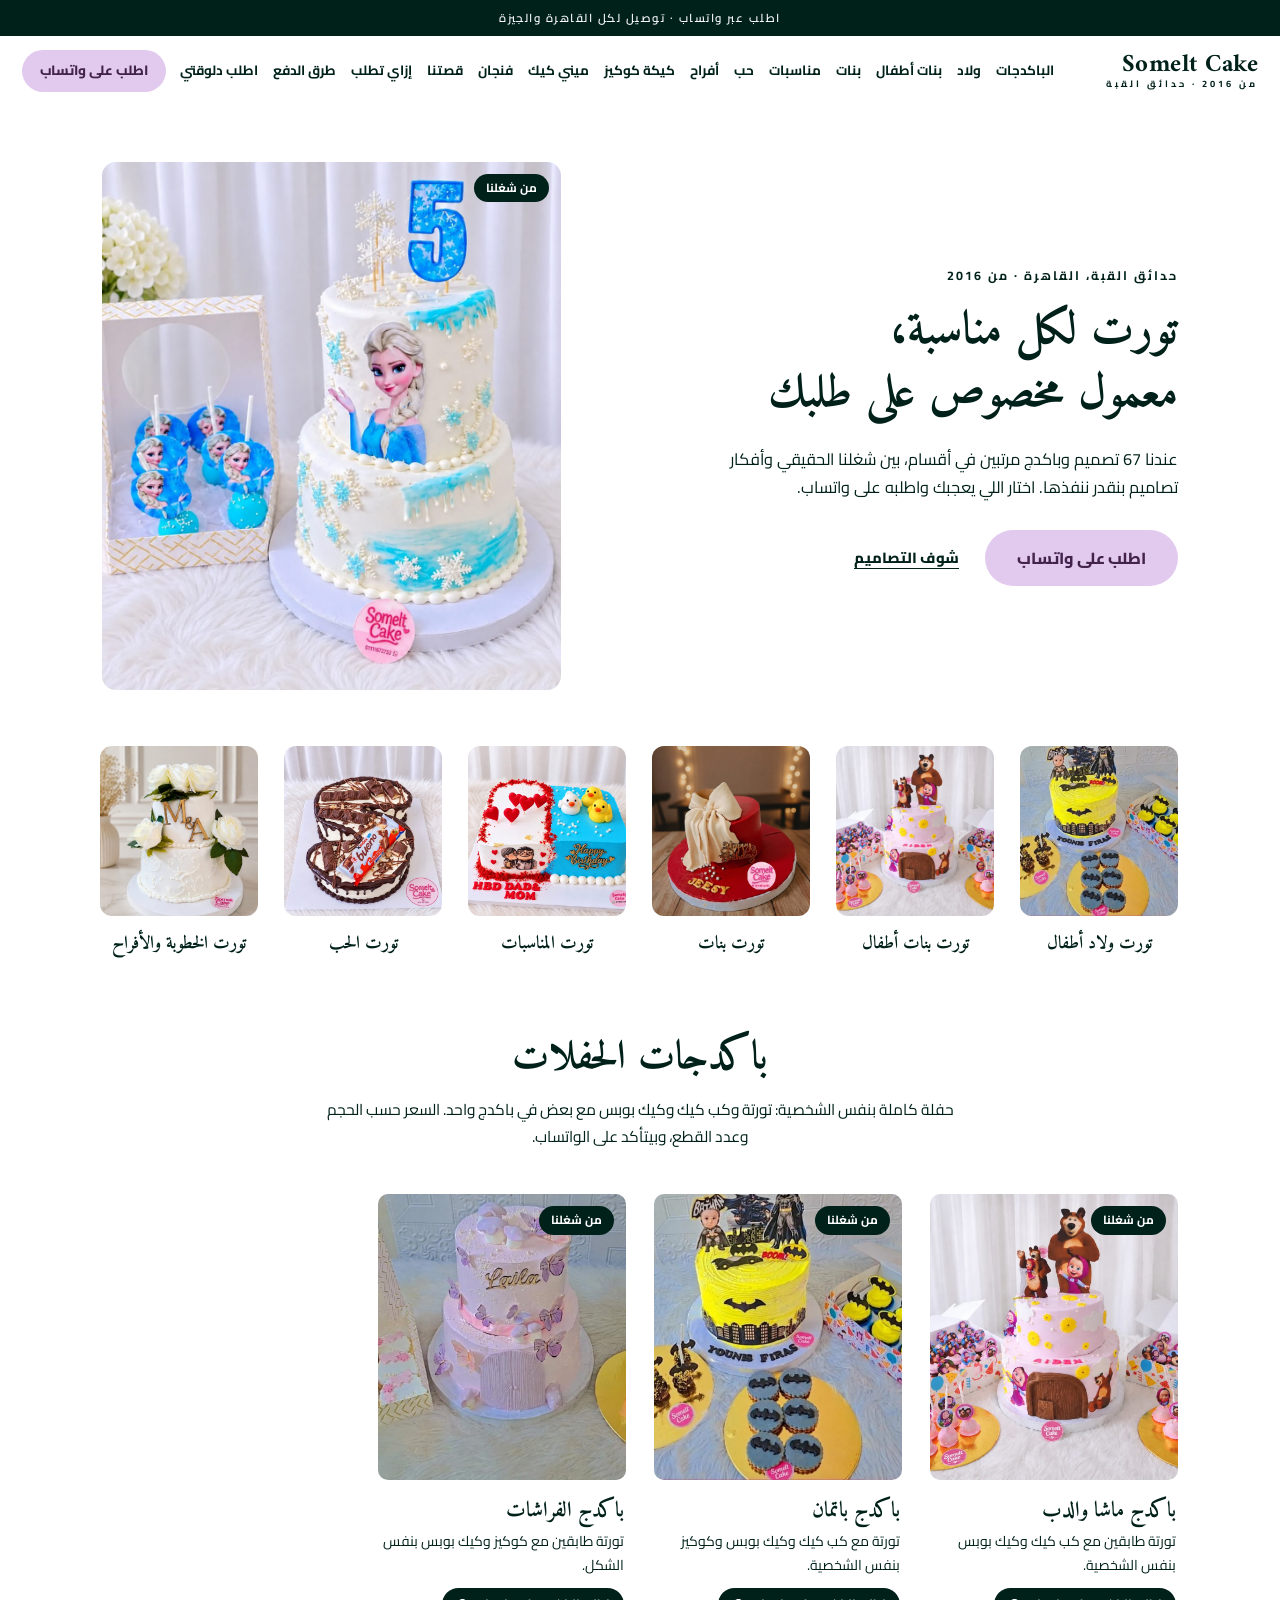
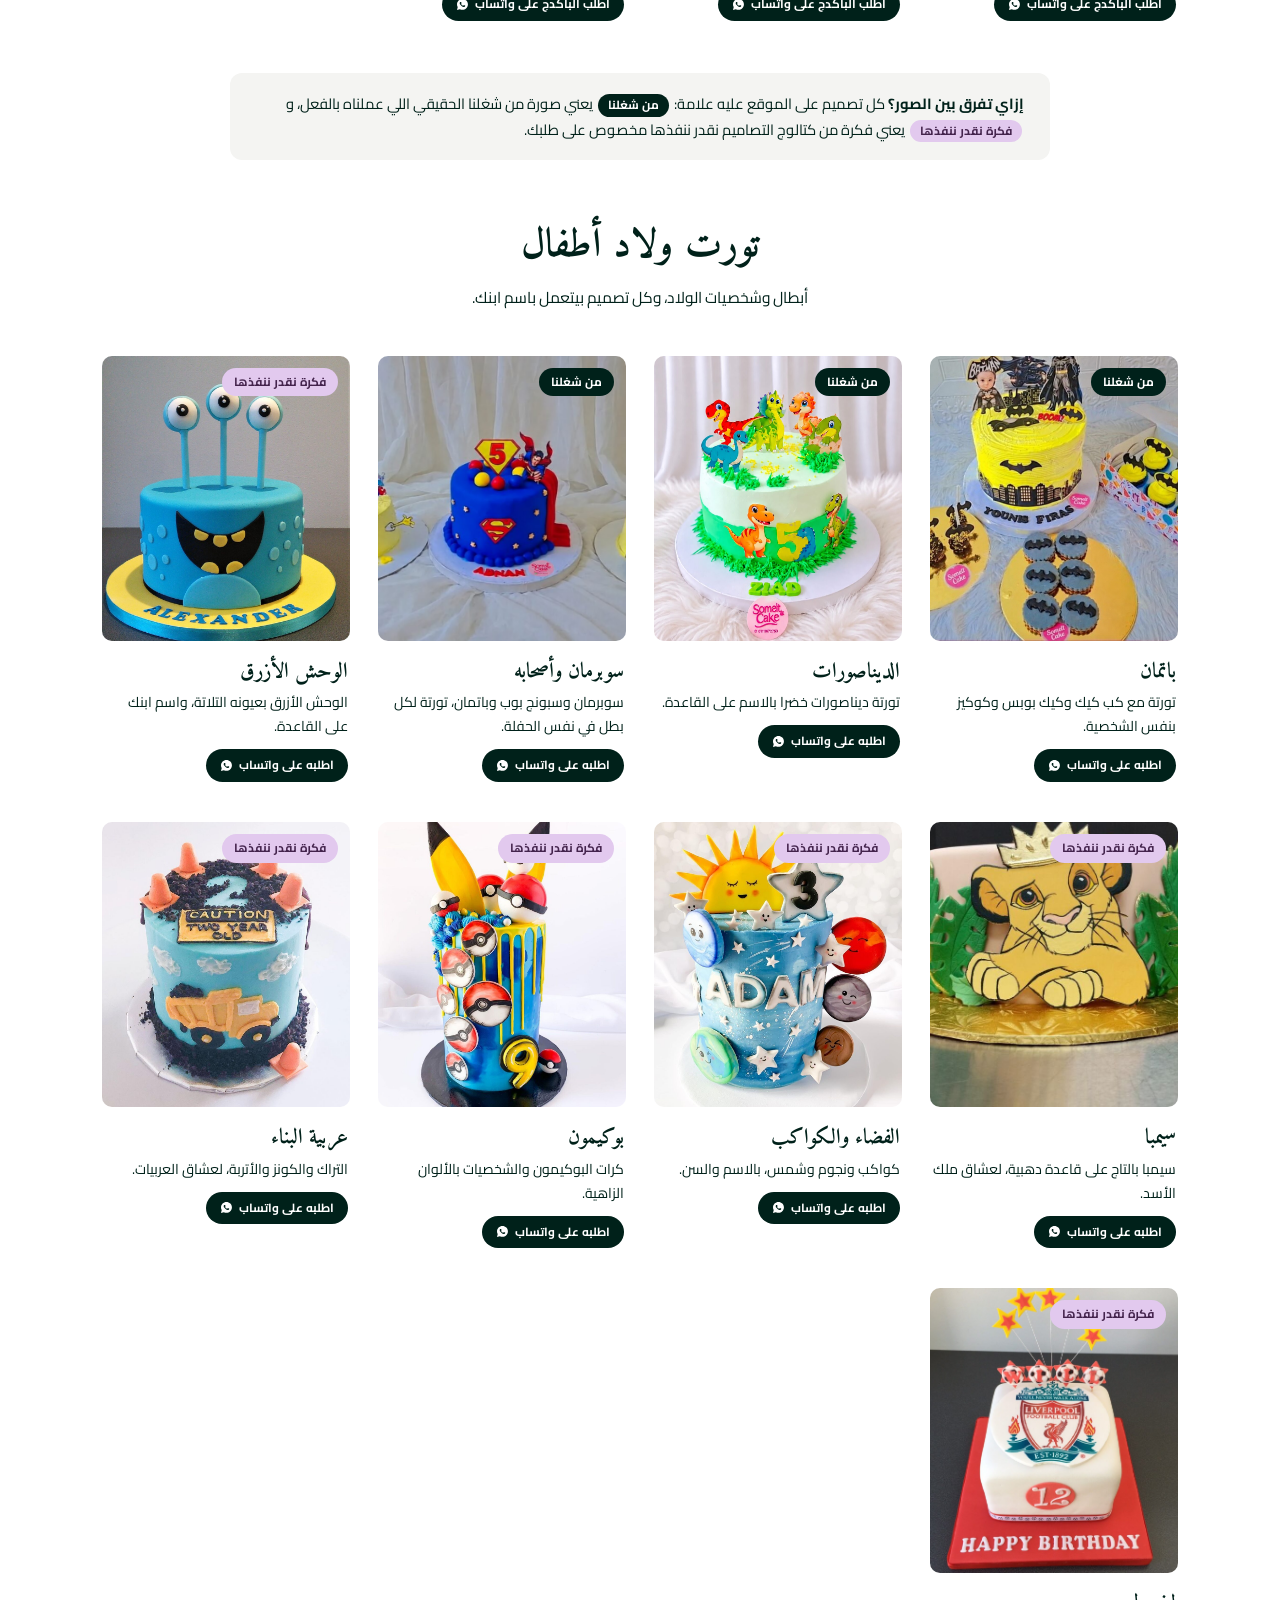
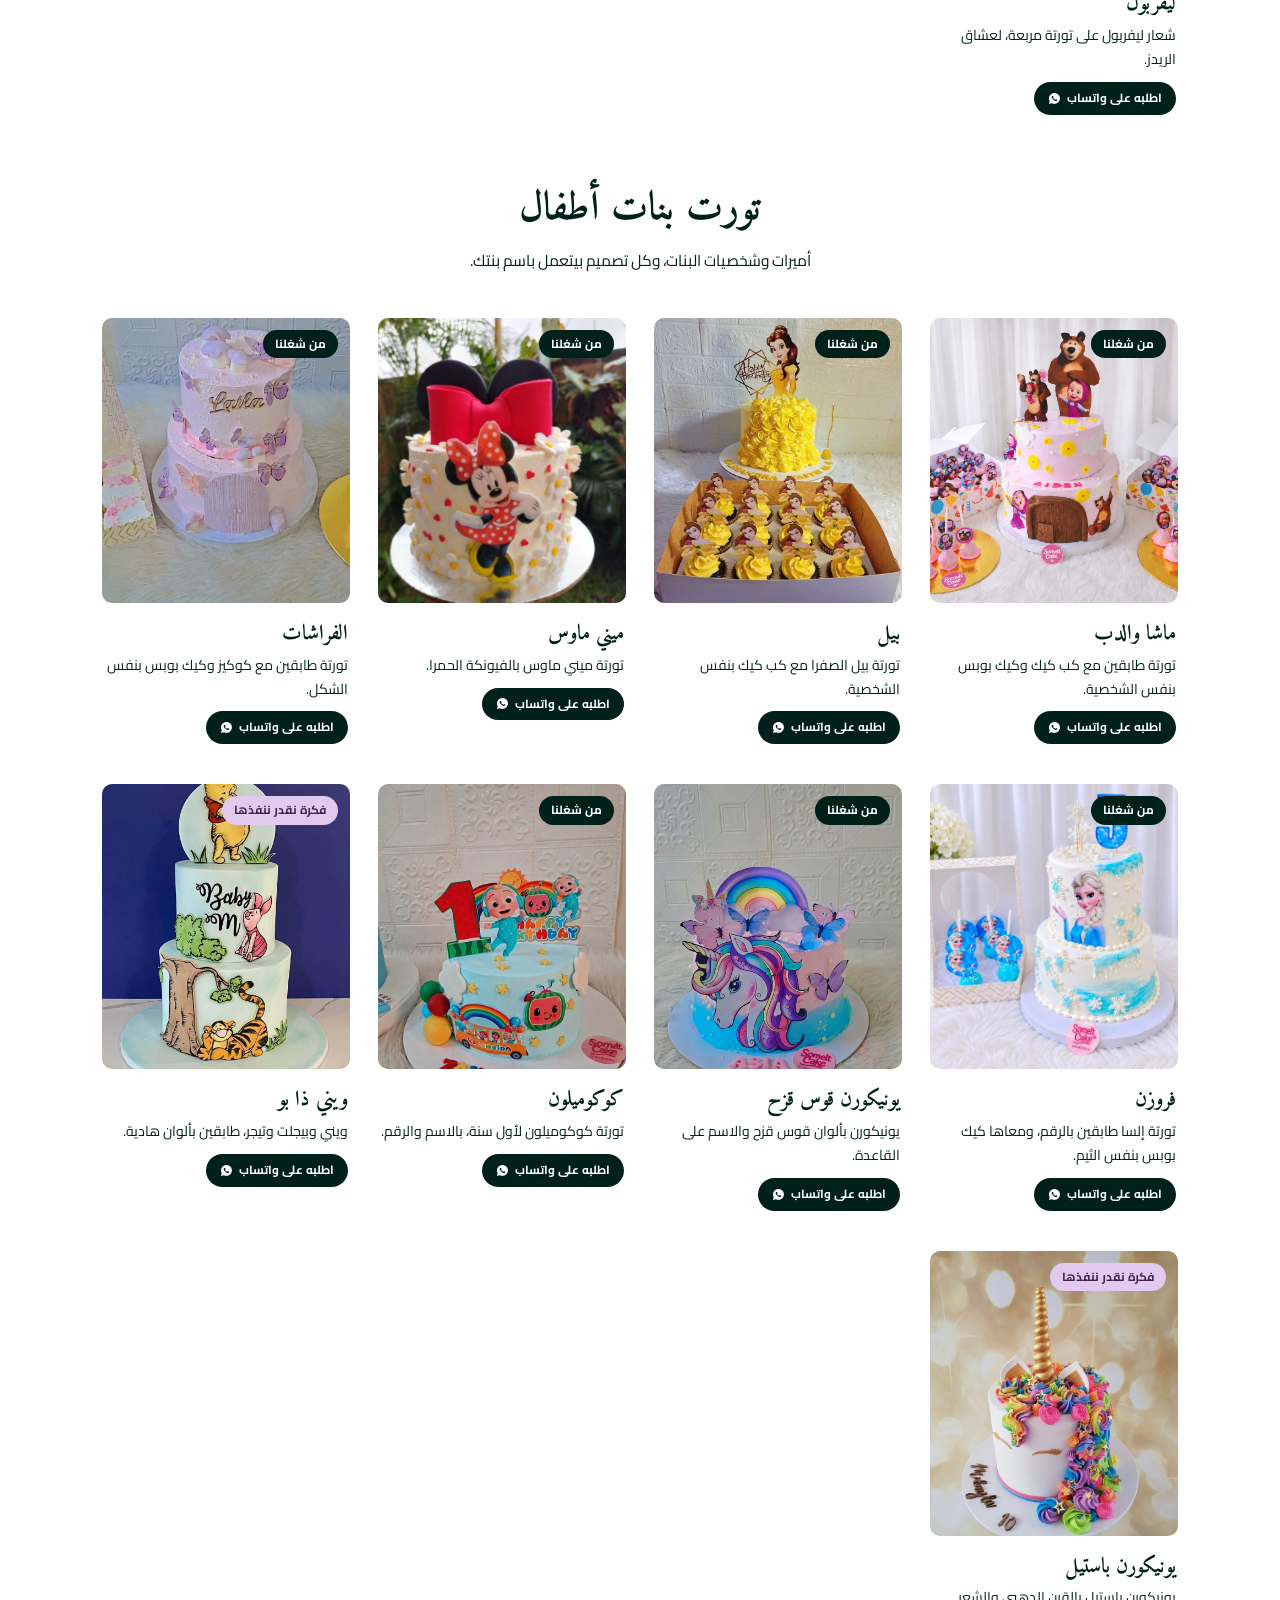
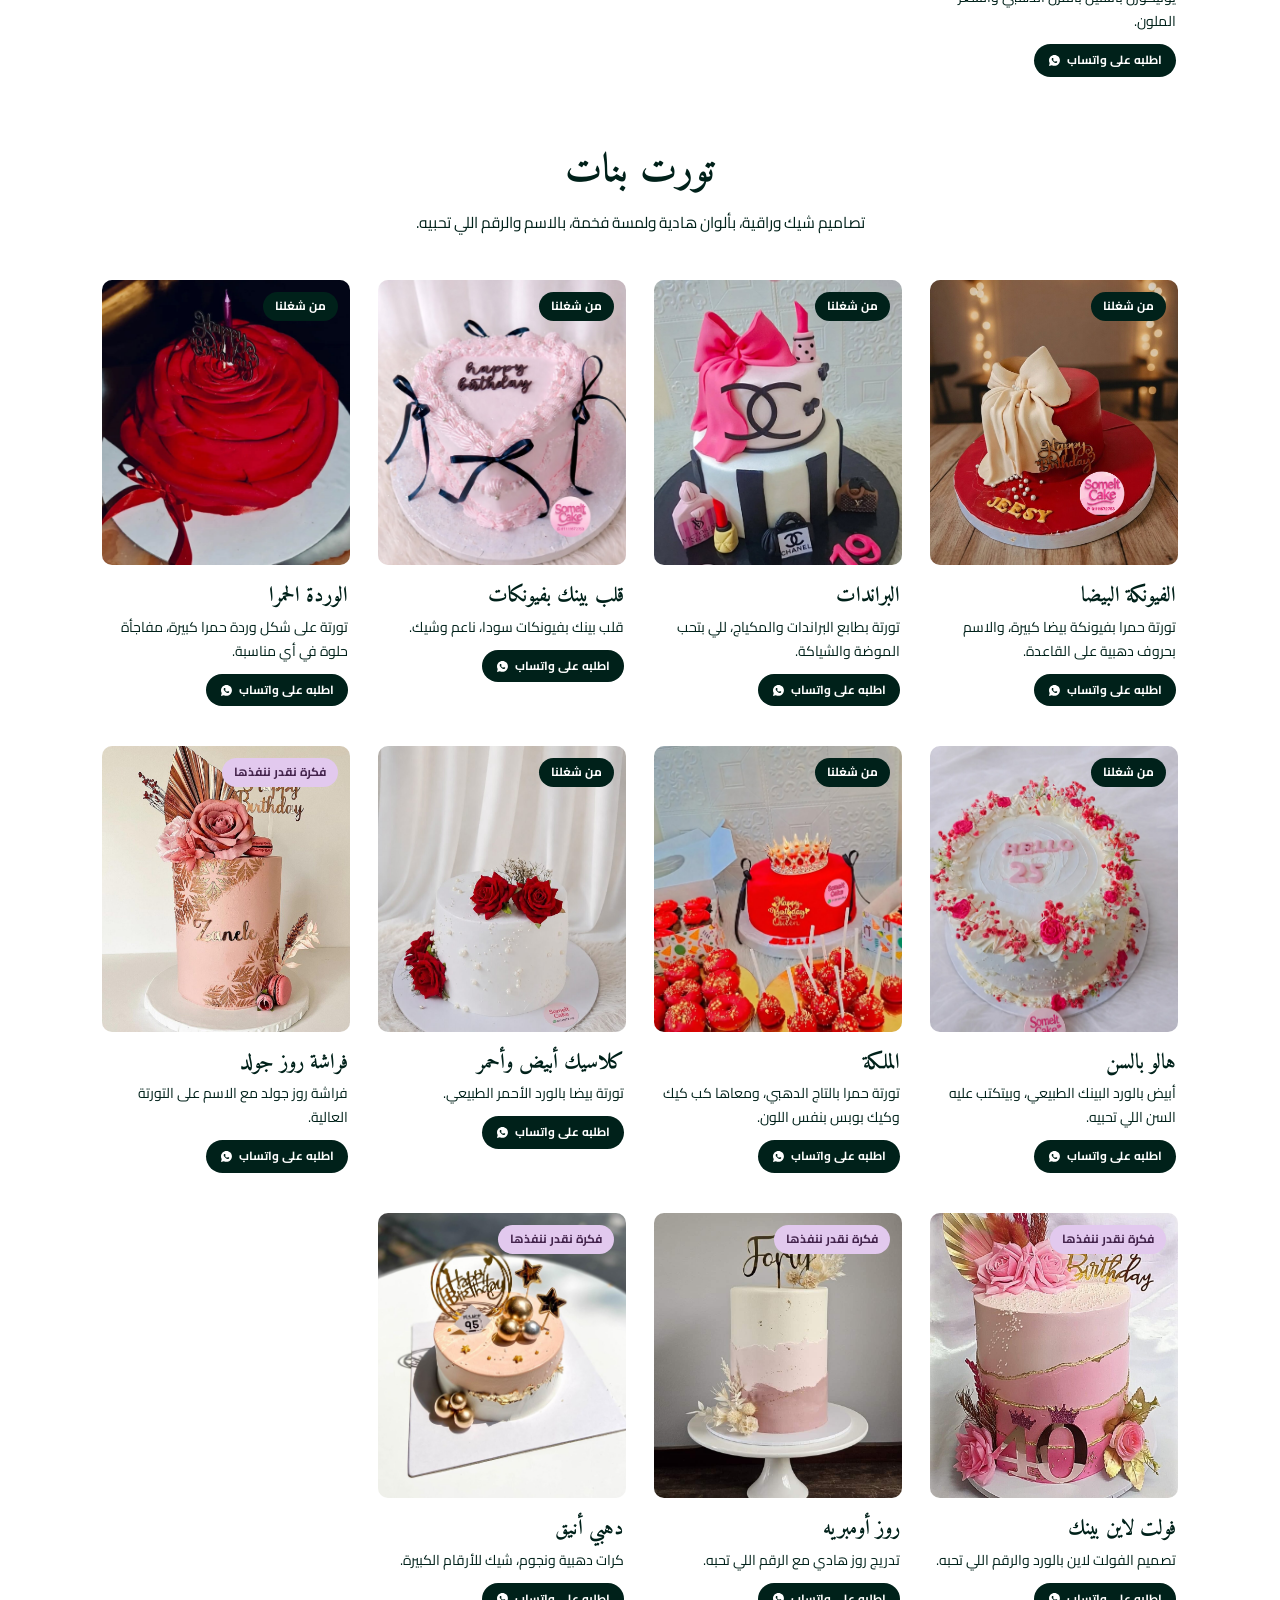
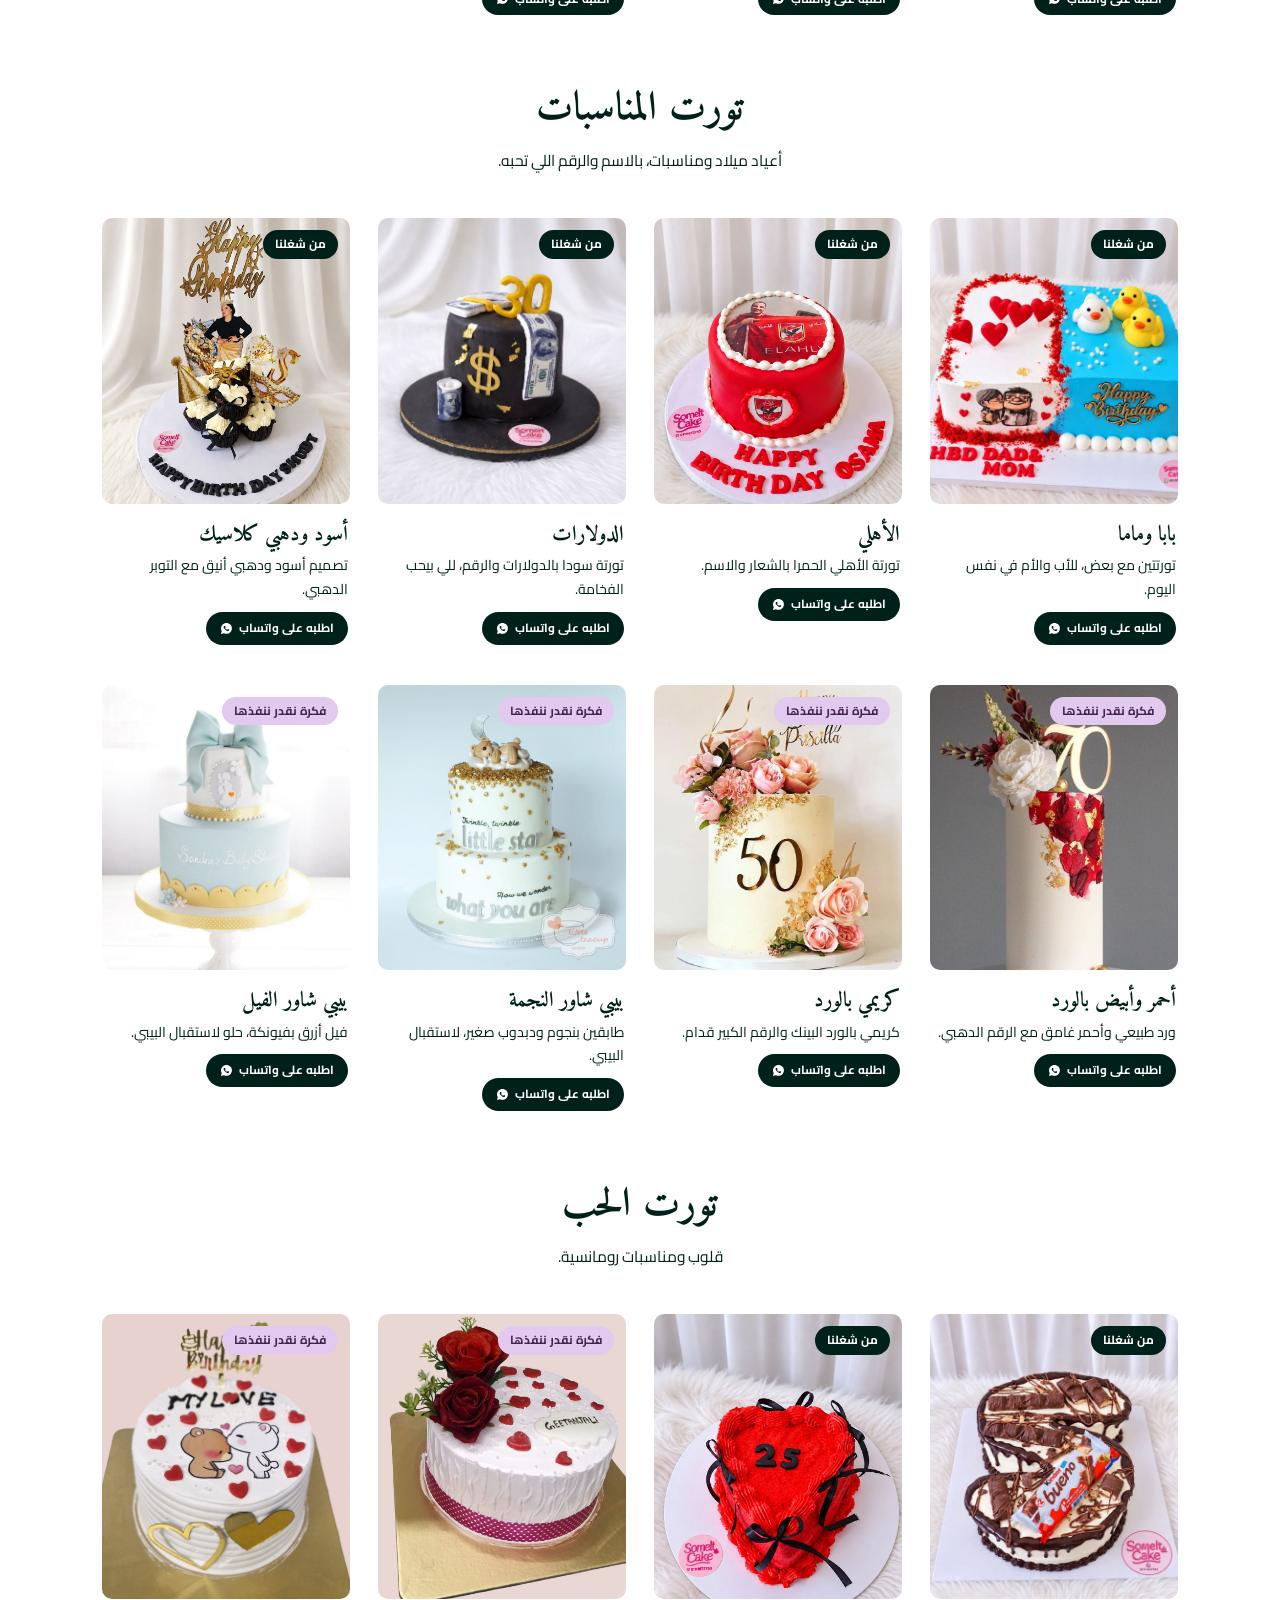
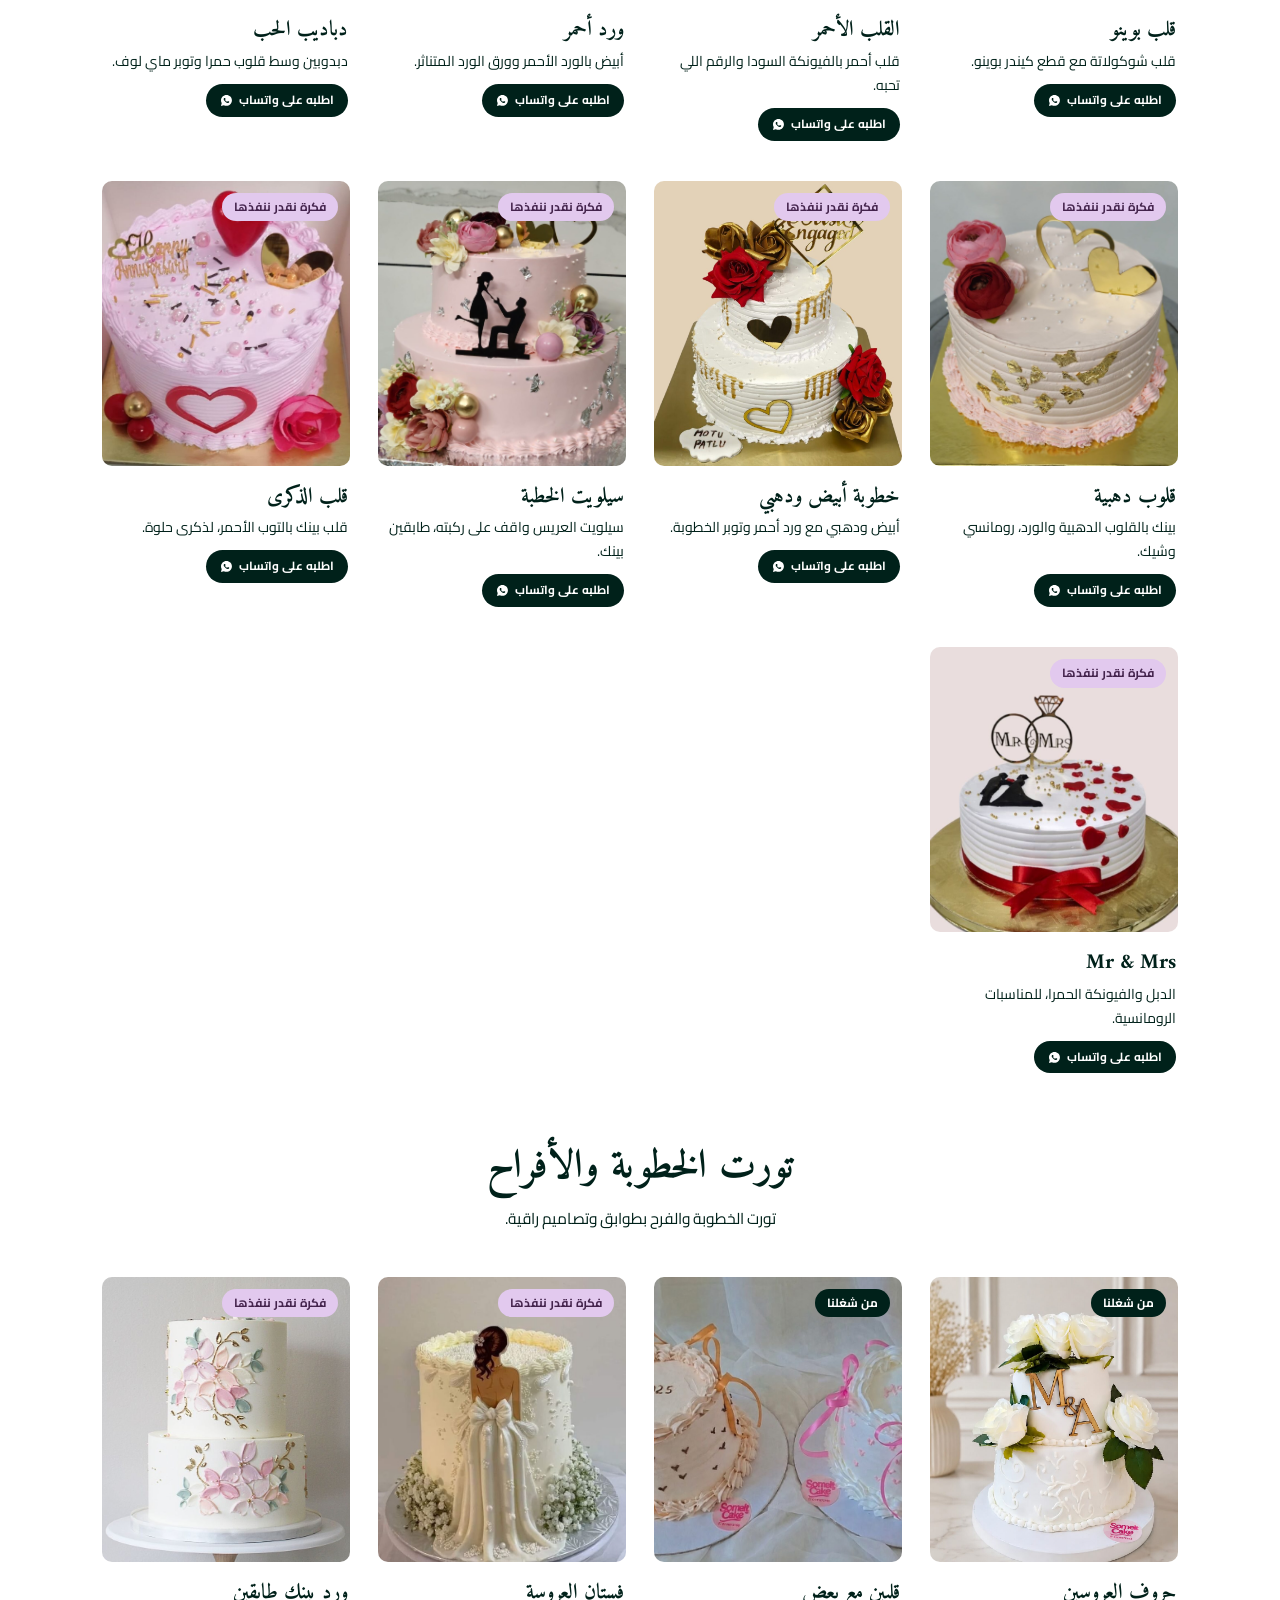
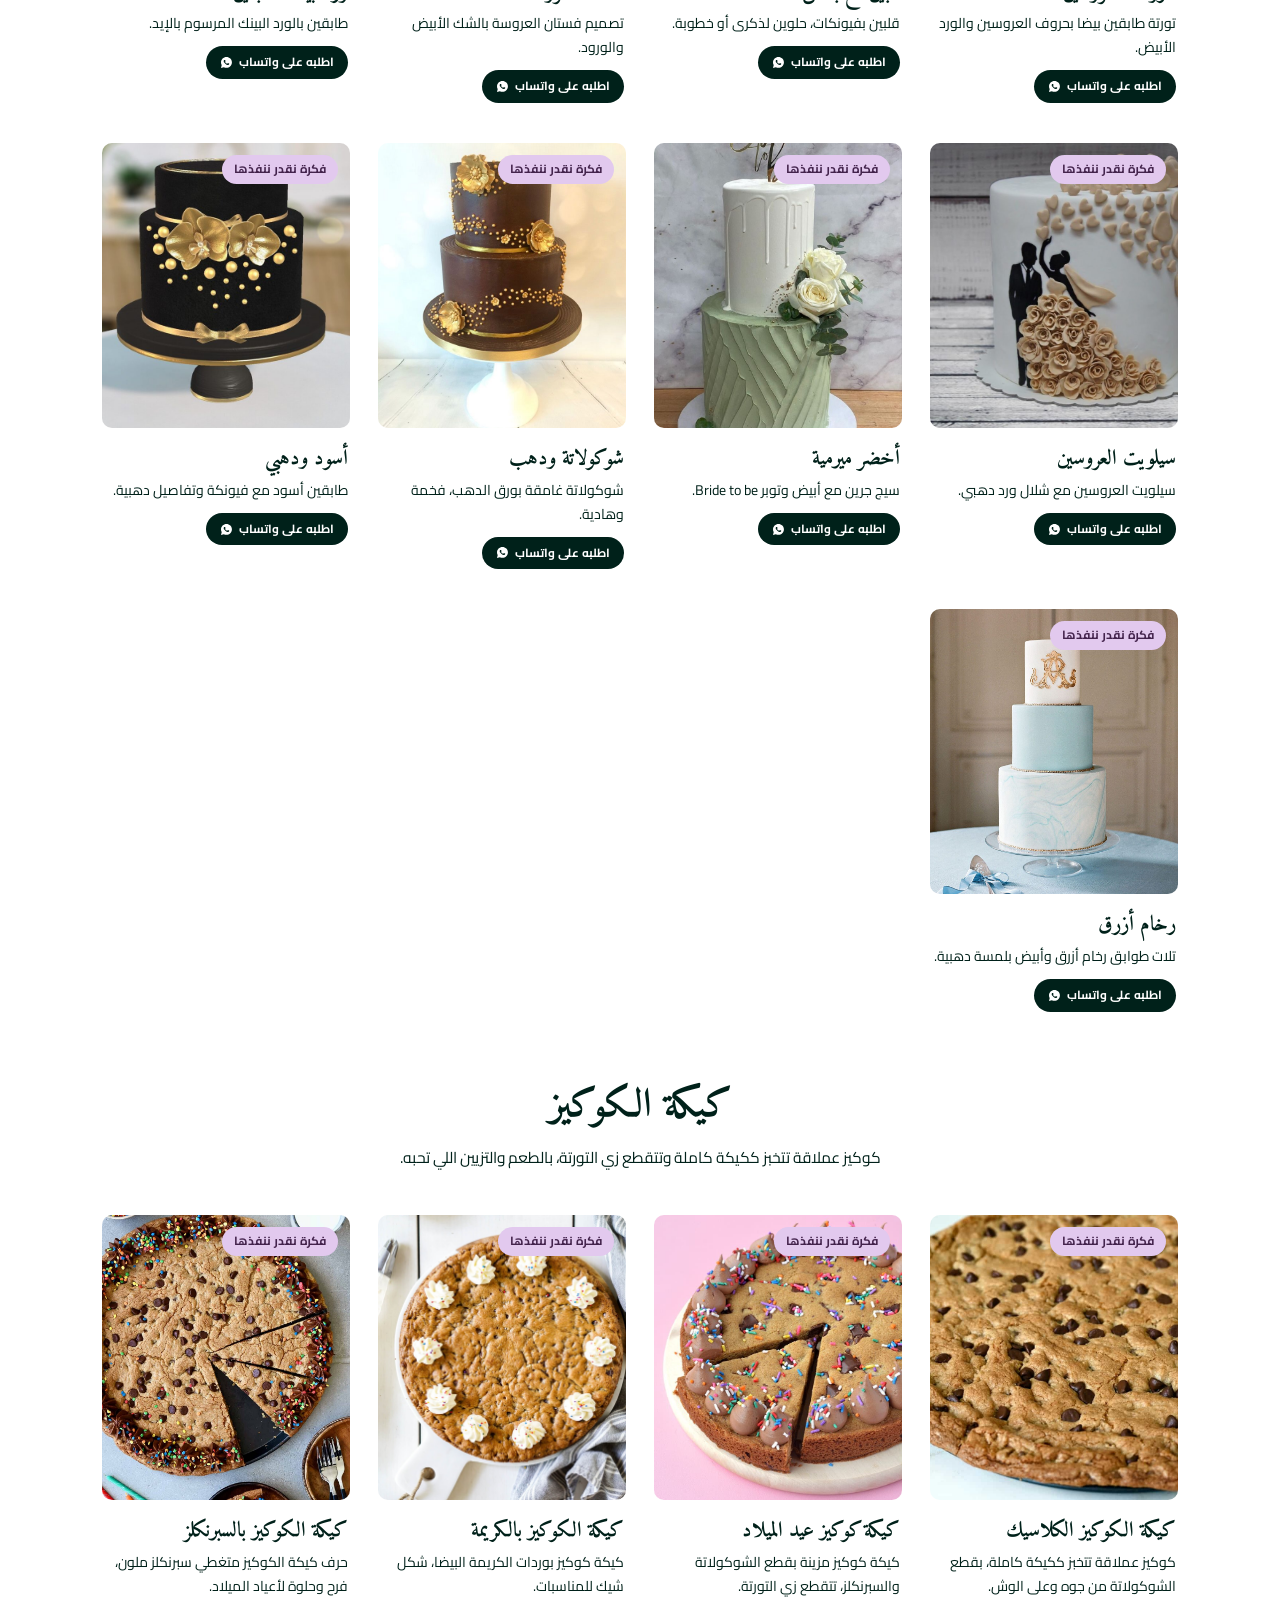
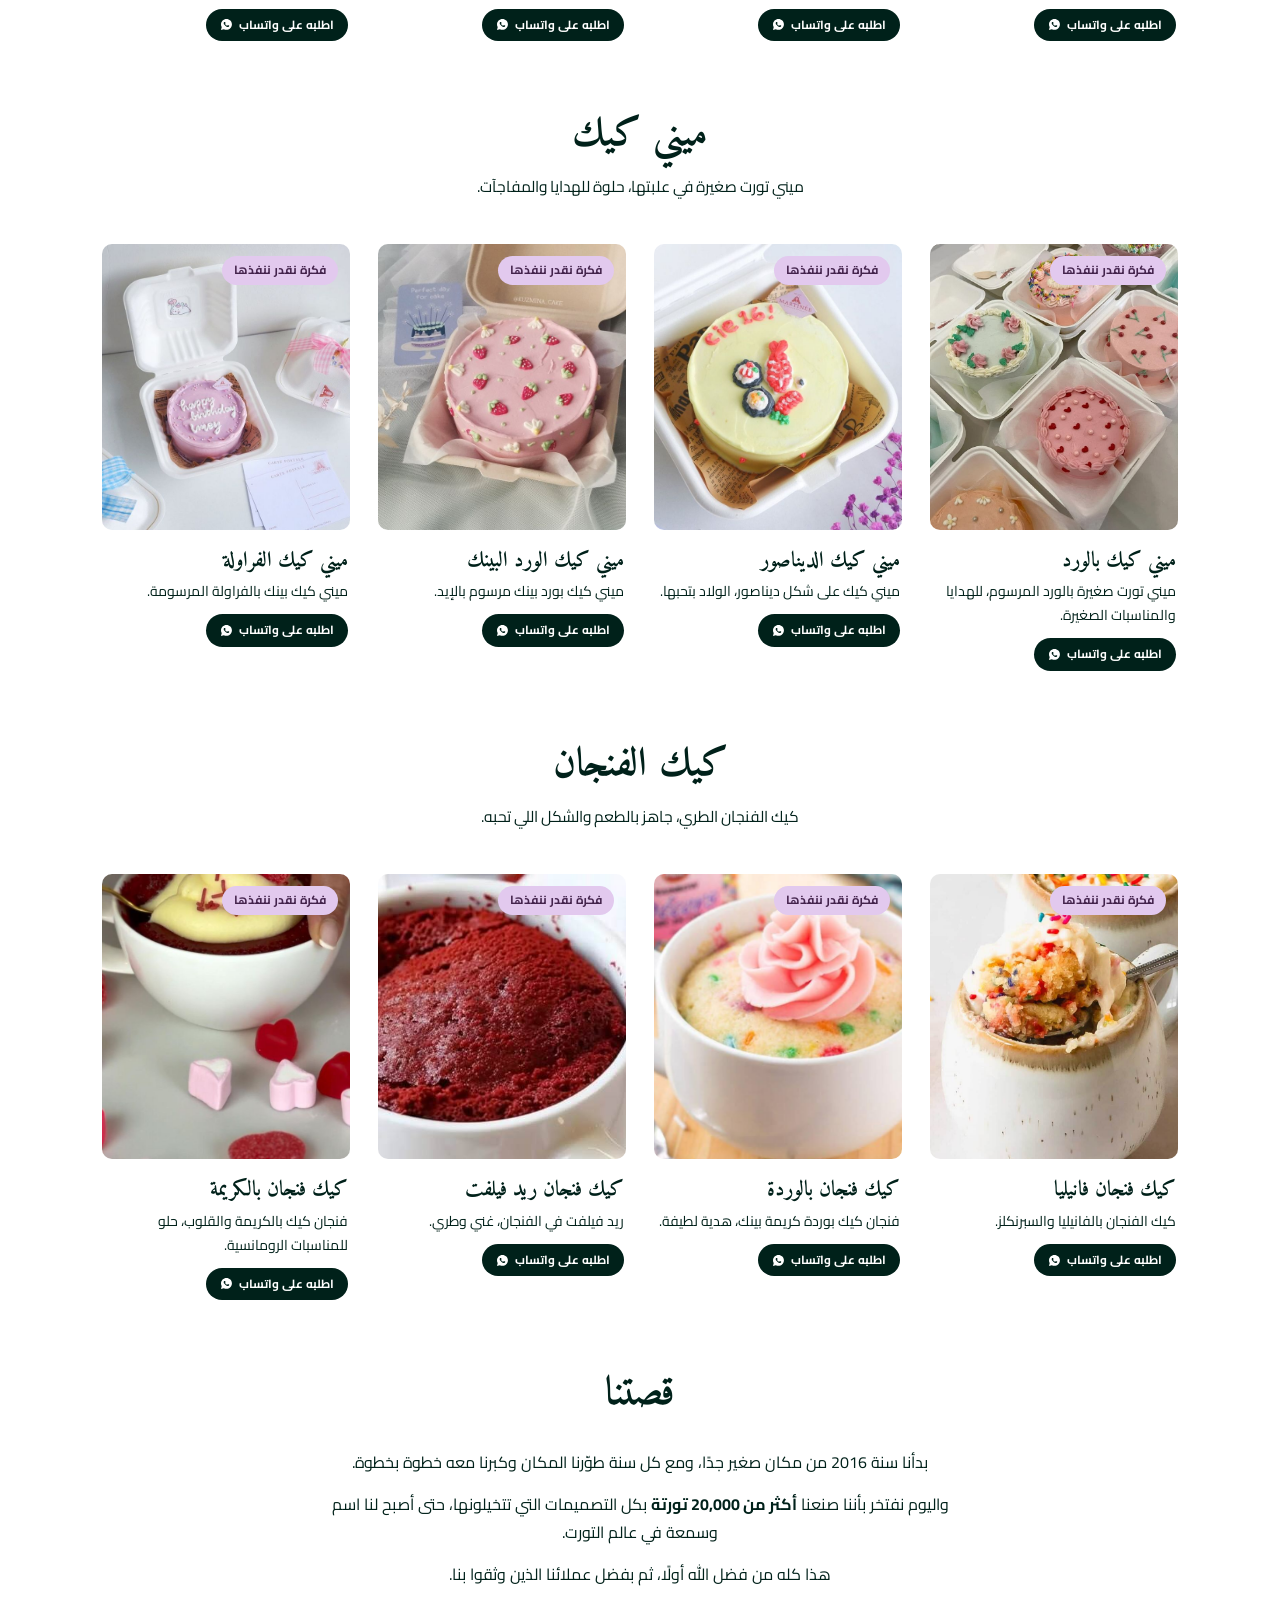
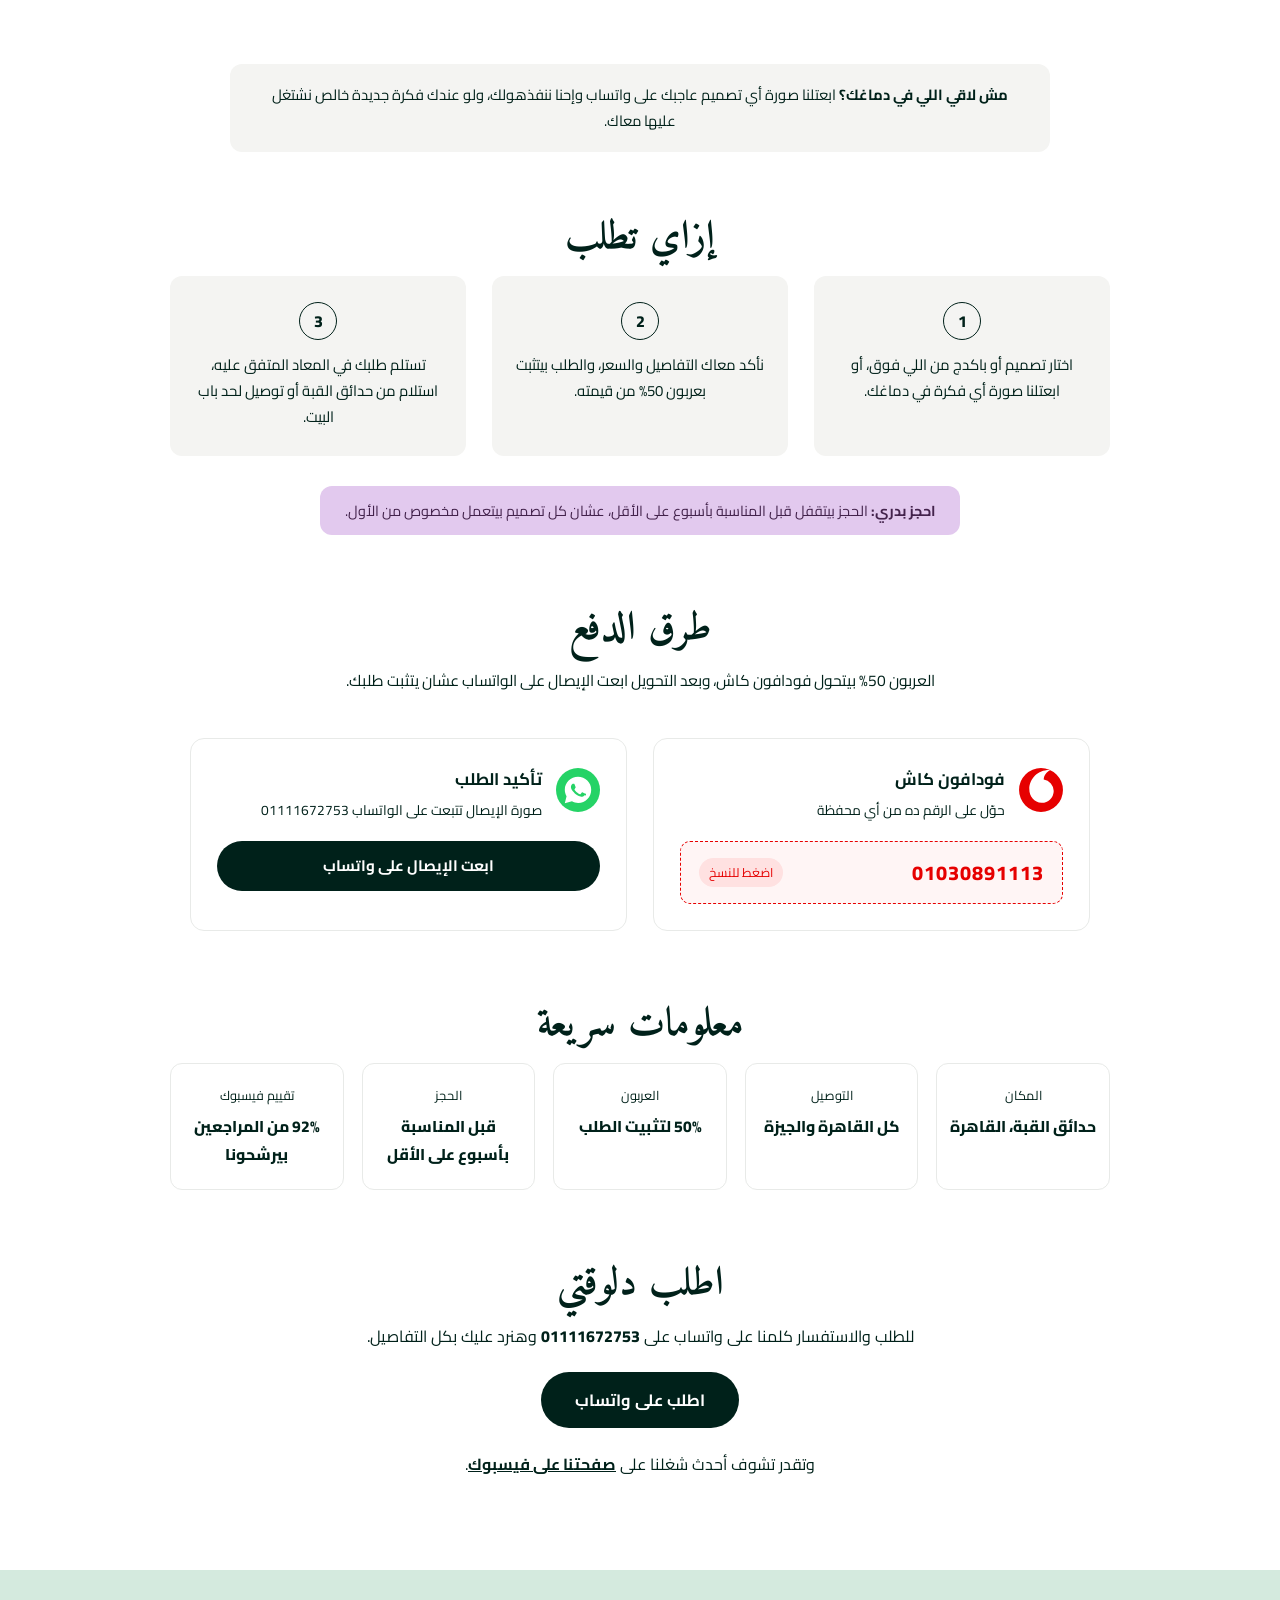
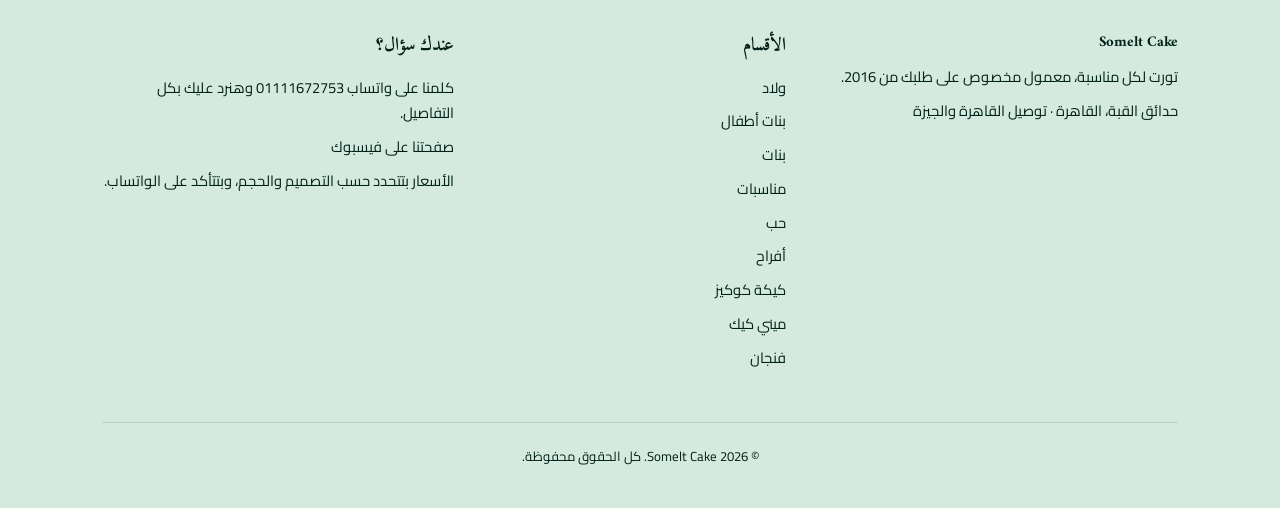
==== commit 84cc708c: "Cache-bust stylesheet so phones pick up Magnolia font colors" ====
--- a/index.html
+++ b/index.html
@@ -13,7 +13,7 @@
 <link rel="preconnect" href="https://fonts.googleapis.com">
 <link rel="preconnect" href="https://fonts.gstatic.com" crossorigin>
 <link href="https://fonts.googleapis.com/css2?family=Cairo:wght@400;600;700;800&family=Amiri:ital,wght@0,400;0,700;1,400&display=swap" rel="stylesheet">
-<link rel="stylesheet" href="style.css">
+<link rel="stylesheet" href="style.css?v=20261126-1">
 </head>
 <body>
 
--- a/style.css
+++ b/style.css
@@ -1,12 +1,12 @@
 :root {
   --white: #ffffff;
   --green: #00211a;
-  --green-soft: #33544b;
+  --green-soft: #00211a;
   --lilac: #e2c9ee;
-  --purple: #43214c;
+  --purple: #43234c;
   --mint: #d4eade;
   --gray-bg: #f4f4f2;
-  --ink-soft: #5c6662;
+  --ink-soft: #00211a;
   --line: #e8eae8;
   --serif: 'Amiri', 'Times New Roman', serif;
   --sans: 'Cairo', 'Segoe UI', Tahoma, sans-serif;
@@ -189,6 +189,7 @@
   width: 158px;
   text-decoration: none;
   text-align: center;
+  color: var(--green);
 }
 .cat-img {
   display: block;
